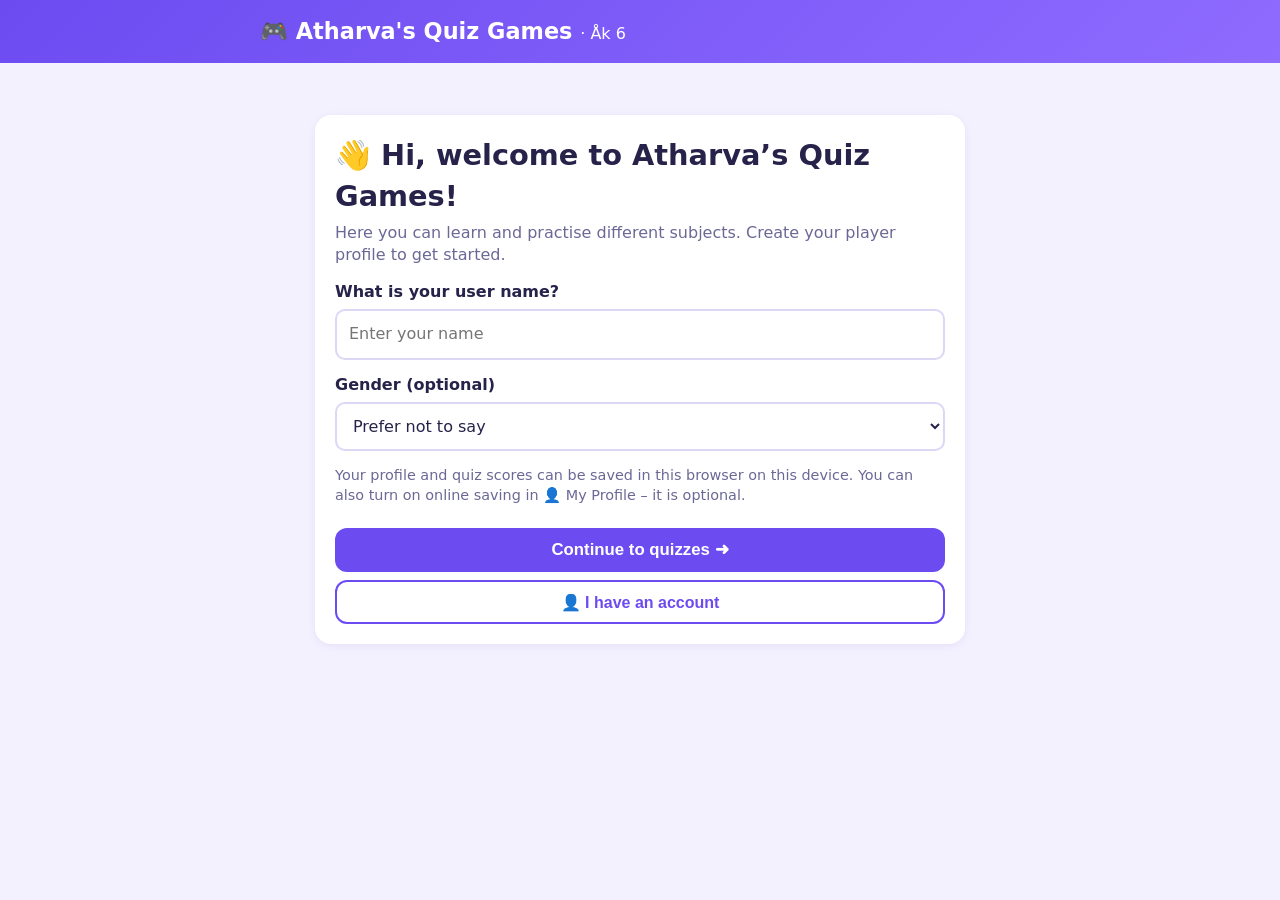
==== index.html @ 8fda64d8 "Add Svenska national-test quizzes: läsa, hörförståelse and skriva - Delprov B: four new stories and " ====
<!doctype html>
<html lang="en">
<head>
<meta charset="utf-8">
<meta name="viewport" content="width=device-width, initial-scale=1">
<title>Atharva's Quiz Games</title>
<style>
  :root{
    --bg:#f4f1ff; --card:#ffffff; --ink:#26224a; --muted:#6b6896;
    --brand:#6c4cf1; --brand-dark:#5338d1; --good:#1c9c5b; --good-bg:#e5f7ee;
    --bad:#d6403a; --bad-bg:#fdeceb; --line:#dcd7f5;
  }
  *{box-sizing:border-box}
  body{margin:0;font-family:system-ui,-apple-system,"Segoe UI",Roboto,sans-serif;background:var(--bg);color:var(--ink);line-height:1.4}
  header{background:linear-gradient(135deg,#6c4cf1,#8f6bff);color:#fff;padding:16px 20px}
  .top{max-width:760px;margin:0 auto;display:flex;flex-wrap:wrap;gap:12px;align-items:center;justify-content:space-between}
  h1{margin:0;font-size:1.4rem}
  .player{display:flex;align-items:center;gap:8px;background:rgba(255,255,255,.18);padding:8px 12px;border-radius:12px}
  .player label{font-size:.9rem}
  .player input{border:0;border-radius:8px;padding:8px 10px;font-size:1rem;width:170px;max-width:42vw}
  main{max-width:760px;margin:0 auto;padding:20px 16px 60px}
  .card{background:var(--card);border-radius:16px;padding:20px;box-shadow:0 2px 10px rgba(60,40,140,.08);margin-bottom:16px}
  h2{margin:0 0 6px}
  .sub{color:var(--muted);margin:0 0 14px}
  .menu-grid{display:grid;grid-template-columns:repeat(auto-fit,minmax(220px,1fr));gap:12px}
  .menu-item{border:2px solid var(--line);border-radius:14px;padding:16px;background:#fff;text-align:left;cursor:pointer;font:inherit;color:inherit}
  .menu-item:hover{border-color:var(--c,var(--brand));transform:translateY(-1px)}
  .menu-item .tag{display:inline-block;background:var(--c,var(--brand));color:#fff;font-size:.75rem;font-weight:700;padding:2px 8px;border-radius:99px;margin-bottom:6px}
  .menu-item strong{display:block;font-size:1.1rem}
  .menu-item span.d{color:var(--muted);font-size:.9rem}
  .new-badge{display:inline-block;background:#ffcf33;color:#5a3d00;font-size:.75rem;font-weight:800;padding:2px 8px;border-radius:99px;margin:0 0 6px 6px;transform:rotate(-3deg);box-shadow:0 1px 3px rgba(0,0,0,.15)}
  .speak-btn{float:right;margin-left:8px;border:2px solid var(--line);background:#fff;border-radius:99px;width:40px;height:40px;font-size:1.15rem;line-height:1;cursor:pointer;padding:0}
  .speak-btn:hover{border-color:var(--brand)}
  .q-title{white-space:pre-line}
  .q-pic{display:flex;justify-content:center;margin:0 0 12px}
  .q-pic svg{width:100%;max-width:220px;height:auto;background:#f6f8ff;border-radius:12px}
  .speak-btn.speaking{background:#efeaff;border-color:var(--brand)}
  .q{border:2px solid var(--line);border-radius:14px;padding:14px;margin-bottom:14px}
  .q.right{border-color:var(--good);background:var(--good-bg)}
  .q.wrong{border-color:var(--bad);background:var(--bad-bg)}
  .q-title{font-size:1.2rem;font-weight:700;margin-bottom:10px}
  #readingPassage{border-left:5px solid #2b7bd9;background:var(--card, #fff)}
  .q-title small{display:block;color:var(--muted);font-weight:600;font-size:.85rem;margin-bottom:2px}
  .opts{display:grid;grid-template-columns:1fr 1fr;gap:10px}
  .opt{display:flex;align-items:center;gap:8px;border:2px solid var(--line);border-radius:12px;padding:12px;background:#fff;cursor:pointer;font-size:1.05rem}
  .opt:hover{border-color:var(--brand)}
  .opt input{accent-color:var(--brand);width:18px;height:18px;flex:none}
  .opt.selected{border-color:var(--brand);background:#efeaff}
  .opt.correct{border-color:var(--good);background:#d3f2e2}
  .opt.incorrect{border-color:var(--bad);background:#fbd9d7}
  .locked .opt{cursor:default}
  .opt.typein{grid-column:1/-1;cursor:text}
  .opt.typein input{width:100%;height:auto;border:0;outline:none;background:transparent;font:inherit;color:inherit;padding:2px 0}
  #homeTitle{cursor:pointer}
  .fb{margin-top:10px;font-weight:600}
  .fb.good{color:var(--good)} .fb.bad{color:var(--bad)}
  .locked .q.fixing .opt:not(.incorrect){cursor:pointer}
  .locked .q.fixing .opt.typein{cursor:text}
  .fix-row{display:flex;flex-wrap:wrap;gap:8px;margin-top:10px}
  .fix-row button.ghost{padding:8px 14px;font-size:.95rem}
  button.primary{background:var(--brand);color:#fff;border:0;border-radius:12px;padding:12px 22px;font-size:1.05rem;font-weight:700;cursor:pointer}
  button.primary:hover{background:var(--brand-dark)}
  button.primary:disabled{opacity:.5;cursor:not-allowed}
  button.ghost{background:#fff;color:var(--brand);border:2px solid var(--brand);border-radius:12px;padding:10px 18px;font-size:1rem;font-weight:700;cursor:pointer}
  .actions{display:flex;flex-wrap:wrap;gap:10px;align-items:center}
  .hint{color:var(--muted);font-size:.95rem}
  .score{font-size:2.2rem;font-weight:800;margin:4px 0}
  .review li{margin-bottom:8px}
  .pad-tools{display:flex;flex-wrap:wrap;gap:8px;align-items:center;margin-bottom:10px}
  .sw{width:32px;height:32px;border-radius:50%;border:3px solid #fff;box-shadow:0 0 0 2px var(--line);cursor:pointer;padding:0}
  .sw.active{box-shadow:0 0 0 3px var(--brand)}
  .tbtn{border:2px solid var(--line);background:#fff;border-radius:10px;padding:6px 10px;font:inherit;font-size:.9rem;cursor:pointer;color:inherit}
  .tbtn.active{border-color:var(--brand);background:#efeaff}
  #padCanvas{display:block;width:100%;height:300px;background:#fff;border:2px dashed var(--line);border-radius:12px;touch-action:none;cursor:crosshair}
  .hidden{display:none !important}
  .welcome{max-width:650px;margin:32px auto}
  .welcome h2{font-size:1.8rem}
  .welcome label{display:block;font-weight:700;margin:14px 0 6px}
  .welcome input,.welcome select{width:100%;padding:12px;border:2px solid var(--line);border-radius:10px;font:inherit;background:#fff;color:var(--ink)}
  .welcome .small{font-size:.9rem;color:var(--muted)}
  .dash-nav{display:flex;flex-wrap:wrap;gap:8px;margin:0 0 16px}
  .stat-grid{display:grid;grid-template-columns:repeat(auto-fit,minmax(130px,1fr));gap:10px;margin:14px 0}
  .stat{background:#f3efff;border:1px solid var(--line);border-radius:12px;padding:14px}
  .stat strong{display:block;font-size:1.5rem}
  .data-table{width:100%;border-collapse:collapse;margin-top:12px}
  .data-table th,.data-table td{text-align:left;padding:10px 8px;border-bottom:1px solid var(--line)}
  .bar{height:12px;background:#e6e0ff;border-radius:99px;overflow:hidden;margin:8px 0}
  .bar span{display:block;height:100%;background:var(--brand);width:0%}
  @media (max-width:520px){.opts{grid-template-columns:1fr}}
.profile-avatar-wrap{display:flex;align-items:center;gap:14px;margin:10px 0 18px}.profile-avatar{width:76px;height:76px;border-radius:50%;object-fit:cover;border:3px solid var(--line)}.leader-avatar{width:42px;height:42px;border-radius:50%;object-fit:cover;vertical-align:middle}
  .acct{display:flex;align-items:center;gap:12px;border:2px solid var(--line);border-radius:12px;padding:10px;margin:8px 0;background:#fff}
  .acct img{width:48px;height:48px;border-radius:50%;object-fit:cover;flex:none}
  .acct .grow{flex:1;min-width:0}
  .acct.now{border-color:var(--brand);background:#efeaff}
  button.danger{background:#d6403a;color:#fff;border:0;border-radius:12px;padding:12px 22px;font-size:1.05rem;font-weight:700;cursor:pointer}
  button.danger:hover{background:#b8322d}
  /* ---- polish ---- */
  .small{font-size:.9rem;color:var(--muted)}
  .card > :last-child{margin-bottom:0}
  button.primary,button.ghost,button.danger{display:inline-flex;align-items:center;justify-content:center;gap:6px;min-height:44px;line-height:1.2;transition:background .15s,border-color .15s,transform .1s}
  button.primary:active:not(:disabled),button.ghost:active,button.danger:active{transform:scale(.97)}
  button.ghost:hover{background:#efeaff}
  button:disabled{cursor:not-allowed}
  button:focus-visible,.menu-item:focus-visible,#homeTitle:focus-visible{outline:3px solid #b9a8ff;outline-offset:2px}
  .opt:focus-within{box-shadow:0 0 0 3px #e2dbff}
  .opt.typein:focus-within{border-color:var(--brand)}
  input:focus,select:focus{outline:none;border-color:var(--brand) !important;box-shadow:0 0 0 3px #e2dbff}
  .opt input:focus,.player input:focus{box-shadow:none}
  #switchAccountBtn{color:var(--brand);font-weight:700;white-space:nowrap;border-color:#fff}
  .player label{white-space:nowrap}
  .menu-item{transition:border-color .15s,transform .15s,box-shadow .15s}
  .menu-item:hover{box-shadow:0 4px 14px rgba(60,40,140,.10)}
  .q{background:var(--card);box-shadow:0 2px 10px rgba(60,40,140,.05)}
  .q-title{line-height:1.35}
  .opt{min-height:50px;transition:border-color .15s,background .15s}
  .fix-row button.ghost{min-height:38px}
  .progress-row{display:flex;align-items:center;gap:10px;flex:1 1 260px}
  .progress-row #progress{flex:1}
  .panel-head{display:flex;flex-wrap:wrap;gap:10px 12px;align-items:center;justify-content:space-between;margin-bottom:8px}
  .panel-head h2{margin:0}
  .result-actions{display:flex;flex-wrap:wrap;gap:10px;margin-top:14px}
  .score{line-height:1.1}
  .stat{display:flex;flex-direction:column;gap:4px;color:var(--muted);font-size:.92rem}
  .stat strong{color:var(--ink);overflow-wrap:anywhere}
  .stat strong.txt{font-size:1.15rem}
  .profile-avatar-wrap p{margin:4px 0 0}
  #panelContent h3{margin:22px 0 8px}
  #panelContent label{display:block;font-weight:700;margin:14px 0 6px}
  #panelContent input:not([type=file]),#panelContent select{width:100%;padding:10px 12px;border:2px solid var(--line);border-radius:10px;font:inherit;background:#fff;color:var(--ink)}
  #panelContent button.primary,#panelContent button.danger,#panelContent button.ghost{margin-top:12px}
  input[type=file]{font:inherit;font-size:.9rem;color:var(--muted);width:100%}
  input[type=file]::file-selector-button{font:inherit;font-weight:700;color:var(--brand);background:#fff;border:2px solid var(--brand);border-radius:10px;padding:8px 14px;margin-right:10px;cursor:pointer}
  .panel-sec{border-top:1px solid var(--line);margin-top:24px;padding-top:4px}
  .data-table th{font-size:.9rem;color:var(--muted)}
  .acct button{min-height:38px}
  .toasts{position:fixed;left:0;right:0;bottom:calc(16px + env(safe-area-inset-bottom));display:flex;flex-direction:column;align-items:center;gap:8px;pointer-events:none;z-index:50;padding:0 16px}
  .toast{max-width:420px;background:var(--ink);color:#fff;padding:12px 18px;border-radius:14px;box-shadow:0 8px 24px rgba(30,20,80,.25);font-weight:600;font-size:.98rem;text-align:center;opacity:0;transform:translateY(12px);transition:opacity .25s,transform .25s}
  .toast.show{opacity:1;transform:none}
  .toast.good{background:var(--good)} .toast.bad{background:var(--bad)}
  @media (max-width:520px){
    header{padding:12px 16px}
    h1{font-size:1.25rem}
    .player{width:100%;padding:6px 8px}
    .player input{flex:1;width:auto;max-width:none;min-width:0}
    main{padding:14px 12px 60px}
    .card{padding:16px}
    .welcome{margin:8px auto}
    .welcome h2{font-size:1.5rem}
    .dash-nav{display:grid;grid-template-columns:1fr 1fr}
    .dash-nav button.ghost{padding:10px 8px;font-size:.95rem}
    .stat-grid .stat:last-child:nth-child(odd){grid-column:1/-1}
    .data-table th,.data-table td{padding:8px 5px;font-size:.92rem}
    .q-title{font-size:1.1rem}
    .score{font-size:2rem}
  }
  @media (prefers-reduced-motion:reduce){*{transition:none !important}}
</style>
</head>
<body>
<header>
  <div class="top">
    <h1 id="homeTitle" role="link" tabindex="0" title="Go to the home page">🎮 Atharva's Quiz Games <span style="font-weight:400;font-size:1rem">· Åk 6</span></h1>
    <div class="player hidden" id="headerPlayer">
      <label for="playerName">👤 Player:</label>
      <input id="playerName" type="text" maxlength="30" placeholder="Type your name" autocomplete="off">
      <button type="button" id="switchAccountBtn" class="tbtn">👥 Accounts</button>
    </div>
  </div>
</header>

<main>
  <section id="welcome" class="card welcome">
    <h2>👋 Hi, welcome to Atharva’s Quiz Games!</h2>
    <p class="sub">Here you can learn and practise different subjects. Create your player profile to get started.</p>
    <form id="profileForm">
      <label for="welcomeName">What is your user name?</label>
      <input id="welcomeName" type="text" maxlength="30" placeholder="Enter your name" autocomplete="nickname" required>
      <label for="welcomeGender">Gender (optional)</label>
      <select id="welcomeGender">
        <option value="">Prefer not to say</option>
        <option value="Girl">Girl</option>
        <option value="Boy">Boy</option>
        <option value="Non-binary">Non-binary</option>
        <option value="Self-describe">I’d like to describe it myself</option>
      </select>
      <div id="selfGenderWrap" class="hidden">
        <label for="selfGender">How would you like to describe it?</label>
        <input id="selfGender" type="text" maxlength="30" placeholder="Optional">
      </div>
      <p class="small" id="saveNote">Your profile and quiz scores can be saved in this browser on this device.</p>
      <button class="primary" id="continueBtn" type="submit" style="width:100%;margin-top:8px">Continue to quizzes ➜</button>
      <button class="ghost" id="haveAccountBtn" type="button" style="width:100%;margin-top:8px">👤 I have an account</button>
    </form>
    <div id="accountsBox" class="hidden" style="margin-top:18px">
      <h3 style="margin:0 0 4px">👥 Accounts on this device</h3>
      <p class="small">Tap an account to open it. New accounts you make are added here, and the old ones stay saved.</p>
      <div id="accountsList"></div>
      <div id="cloudLoginBox" class="hidden">
        <h3 style="margin:18px 0 4px">☁️ Log in to an online account</h3>
        <p class="small">Turned on online saving on another phone or computer? Log in here with the same user name and PIN.</p>
        <form id="cloudLoginForm">
          <label for="cloudUser">User name</label>
          <input id="cloudUser" type="text" maxlength="30" autocomplete="username">
          <label for="cloudPin">PIN</label>
          <input id="cloudPin" type="password" inputmode="numeric" maxlength="8" autocomplete="current-password">
          <button class="primary" type="submit" style="width:100%;margin-top:8px">Log in</button>
          <p class="fb" id="cloudLoginMsg"></p>
        </form>
      </div>
      <h3 style="margin:18px 0 4px">🌍 All players</h3>
      <p class="small" id="onlineNote">Connecting…</p>
      <div id="onlineList"></div>
    </div>
  </section>

  <div id="appContent" class="hidden">
  <section id="menu" class="card">
    <h2 id="greeting">Choose a quiz</h2>
    <p class="sub" id="menuSub">Pick a subject to start. 10 questions, no timer – take your time!</p>
    <button class="ghost hidden" id="subjectsBtn" type="button" style="margin-bottom:14px">⬅ All subjects</button>
    <div class="dash-nav" aria-label="Player dashboard">
      <button class="ghost" type="button" data-panel="leaderboardPanel">🏆 Leaderboard</button>
      <button class="ghost" type="button" data-panel="xpPanel">⭐ XP & Levels</button>
      <button class="ghost" type="button" data-panel="profilePanel">👤 My Profile</button>
      <button class="ghost" type="button" data-panel="progressPanel">📊 My Progress</button>
    </div>
    <div class="menu-grid" id="menuGrid"></div>
  </section>

  <section id="dashboardPanel" class="card hidden">
    <div class="panel-head"><h2 id="panelTitle">My dashboard</h2><button class="ghost" type="button" id="dashboardBack">⬅ Back to quizzes</button></div>
    <p class="sub" id="panelSub"></p>
    <div id="panelContent"></div>
  </section>

  <section id="quiz" class="hidden">
    <div class="card">
      <h2 id="quizTitle"></h2>
      <p class="sub" id="quizIntro"></p>
    </div>
    <div id="readingPassage" class="card hidden" style="margin-bottom:14px"><button type="button" class="speak-btn" id="readingSpeak" title="Läs upp texten / Read the text aloud" aria-label="Read the text aloud">🔊</button><h3 id="readingTitle" style="margin-top:0"></h3><p id="readingText" style="white-space:pre-line;line-height:1.75;margin-bottom:0"></p><p id="listenHint" class="hidden" style="margin:0;line-height:1.6">🎧 Tryck på 🔊 och lyssna noga. Lyssna gärna två gånger, som på provet. Texten visas när du har rättat dina svar.</p></div>
    <div class="card hidden" id="result">
      <div class="hint" id="resultName"></div>
      <div class="score" id="resultScore"></div>
      <p id="resultMsg"></p>
      <p class="hint hidden" id="fixNote"></p>
      <div id="reviewBox" class="hidden">
        <h3>Correct answers for your mistakes</h3>
        <ul class="review" id="reviewList"></ul>
      </div>
      <div class="result-actions">
        <button class="primary" id="againBtn2" type="button">🔄 New quiz</button>
        <button class="ghost" id="menuBtn2" type="button">Menu</button>
      </div>
    </div>
    <form id="quizForm" onsubmit="return false"></form>
    <div class="card hidden" id="padCard">
      <h3 style="margin:0 0 10px">✏️ Sketch pad</h3>
      <div class="pad-tools">
        <button type="button" class="sw active" data-color="#26224a" style="background:#26224a" aria-label="Black pen"></button>
        <button type="button" class="sw" data-color="#d6403a" style="background:#d6403a" aria-label="Red pen"></button>
        <button type="button" class="sw" data-color="#2b7bd9" style="background:#2b7bd9" aria-label="Blue pen"></button>
        <button type="button" class="sw" data-color="#1c9c5b" style="background:#1c9c5b" aria-label="Green pen"></button>
        <button type="button" class="tbtn active" data-size="3">Thin</button>
        <button type="button" class="tbtn" data-size="6">Medium</button>
        <button type="button" class="tbtn" data-size="12">Thick</button>
        <button type="button" class="tbtn" id="padErase">🧽 Eraser</button>
        <button type="button" class="tbtn" id="padClear">🗑 Clear</button>
      </div>
      <canvas id="padCanvas"></canvas>
    </div>
    <div class="card actions">
      <button class="ghost hidden" id="backBtn" type="button">⬅ Back</button>
      <button class="primary" id="nextBtn" type="button" disabled>Next ➡</button>
      <button class="primary hidden" id="checkBtn" type="button" disabled>✅ Check answers</button>
      <button class="ghost hidden" id="againBtn" type="button">🔄 New quiz</button>
      <button class="ghost" id="padBtn" type="button">✏️ Sketch pad</button>
      <div class="progress-row">
        <span class="hint" id="progress"></span>
        <button class="ghost" id="menuBtn" type="button">Menu</button>
      </div>
    </div>
  </section>
  </div>
</main>
<div class="toasts" id="toasts" role="status" aria-live="polite"></div>

<script>
(function(){
  var TOTAL = 10;
  var $ = function(id){ return document.getElementById(id); };
  var nameInput = $('playerName');
  var current = null, questions = [], checked = false;
  // Small pop-up message at the bottom of the screen. kind: '' | 'good' | 'bad'
  function toast(msg, kind){
    var box = $('toasts'); if (!box) return;
    var t = document.createElement('div');
    t.className = 'toast' + (kind ? ' ' + kind : ''); t.textContent = msg;
    box.appendChild(t);
    while (box.children.length > 3) box.removeChild(box.firstChild);
    requestAnimationFrame(function(){ t.classList.add('show'); });
    setTimeout(function(){ t.classList.remove('show'); setTimeout(function(){ t.remove(); }, 300); }, 2800);
  }

  // ---------- helpers ----------
  function rnd(a, b){ return Math.floor(Math.random() * (b - a + 1)) + a; }
  function shuffle(arr){
    arr = arr.slice();
    for (var i = arr.length - 1; i > 0; i--) {
      var j = rnd(0, i), t = arr[i]; arr[i] = arr[j]; arr[j] = t;
    }
    return arr;
  }
  function fmt(n){ return String(n).replace(/\B(?=(\d{3})+(?!\d))/g, '\u00a0'); }   // Swedish style: 1 234 (a comma is a decimal sign)

  // ---------- question banks ----------
  // Each item: [question, correct answer, wrong 1, wrong 2, wrong 3]
  var BANKS = {};

  BANKS.no = [
    ["Vad kallas processen där växter omvandlar ljus, vatten och koldioxid till socker och syre?", "Fotosyntes", "Förbränning", "Avdunstning", "Matsmältning"],
    ["Vilken gas andas vi in som kroppen behöver?", "Syre", "Koldioxid", "Kväve", "Helium"],
    ["Vad kallas djur som bara äter växter?", "Växtätare", "Rovdjur", "Allätare", "Nedbrytare"],
    ["Vilket organ pumpar runt blodet i kroppen?", "Hjärtat", "Lungorna", "Levern", "Magsäcken"],
    ["Vid vilken temperatur kokar vatten (vid havsnivå)?", "100 °C", "90 °C", "80 °C", "120 °C"],
    ["Vad kallas det när vatten blir till is?", "Frysning", "Förångning", "Kondensation", "Smältning"],
    ["Vilken planet ligger närmast solen?", "Merkurius", "Venus", "Mars", "Jorden"],
    ["Vilken kraft drar föremål mot jordens mitt?", "Tyngdkraften", "Magnetism", "Friktion", "Elektricitet"],
    ["Vilken del av växten tar upp vatten ur jorden?", "Roten", "Bladet", "Blomman", "Stammen"],
    ["Vad står oftast först i en näringskedja?", "Växter", "Rovdjur", "Svampar", "Människor"],
    ["Vad bildas när solljus bryts i regndroppar?", "Regnbåge", "Åska", "Dimma", "Blixt"],
    ["Genom vilket av dessa kan ljud INTE färdas?", "Tomrum (vakuum)", "Luft", "Vatten", "Metall"],
    ["Vilket material leder elektricitet bra?", "Koppar", "Gummi", "Plast", "Trä"],
    ["Hur många ben har en insekt?", "6", "8", "4", "10"],
    ["I vilken enhet mäter man kraft?", "Newton", "Meter", "Gram", "Sekund"],
    ["Vad kallas tiden i livet då kroppen förändras från barn till vuxen?", "Puberteten", "Metamorfosen", "Växtperioden", "Fotosyntesen"],
    ["Vilken energiform har en cyklist som rullar fram?", "Rörelseenergi", "Lägesenergi", "Kärnenergi", "Ljusenergi"],
    ["Vilken energikälla är förnybar?", "Vindkraft", "Kol", "Olja", "Naturgas"],
    ["Vad kallas månens olika utseenden under en månad?", "Månfaser", "Årstider", "Solförmörkelser", "Tidvatten"],
    ["Vad orsakar årstiderna på jorden?", "Att jordaxeln lutar när jorden går runt solen", "Att jorden är närmare solen på sommaren", "Att månen flyttar sig", "Att solen blir starkare och svagare"]
  ];


  BANKS.biologi = [
    ["Vilken process gör att växter använder solljus för att bilda socker?", "Fotosyntes", "Förbränning", "Kondensation", "Nedbrytning"],
    ["Vilken del av växten tar främst upp vatten från marken?", "Rötterna", "Blommorna", "Bladen", "Frukten"],
    ["Vad kallas ett djur som äter både växter och djur?", "Allätare", "Växtätare", "Rovdjur", "Nedbrytare"],
    ["Vilken uppgift har lungorna?", "Att ta upp syre från luften", "Att pumpa runt blodet", "Att bryta ner maten", "Att rena blodet från alla ämnen"],
    ["Vad visar en näringskedja?", "Vem som äter vem i naturen", "Hur vatten rinner i en flod", "Hur väder förändras", "Hur berg bildas"],
    ["Vilka organismer hjälper till att bryta ner döda växter och djur?", "Svampar och bakterier", "Bara växtätare", "Bara fåglar", "Fjärilar och bin"],
    ["Vad kallas den plats där en art lever?", "Livsmiljö", "Kretslopp", "Näringsämne", "Klimatzon"],
    ["Vilket organ pumpar blod genom kroppen?", "Hjärtat", "Hjärnan", "Magsäcken", "Njurarna"],
    ["Vad är biologisk mångfald?", "Variationen av olika arter och livsmiljöer", "Antalet bilar i ett område", "Hur varmt det är på sommaren", "Mängden salt i havet"],
    ["Varför är pollinerande insekter viktiga för många växter?", "De hjälper växter att bilda frön och frukter", "De gör att växter inte behöver vatten", "De gör jorden till sten", "De hindrar allt fröbildande"]
  ];

  BANKS.fysik = [
    ["Vilken enhet används för att mäta kraft?", "Newton", "Meter", "Liter", "Gram"],
    ["Vad får en kompassnål att ställa in sig mot norr?", "Jordens magnetfält", "Ljudvågor", "Solens värme", "Lufttrycket"],
    ["Vilken energikälla är förnybar?", "Vindkraft", "Kol", "Olja", "Naturgas"],
    ["Vad behöver ljud för att kunna färdas?", "Ett material, till exempel luft eller vatten", "Alltid vakuum", "Bara solljus", "Bara elektricitet"],
    ["Vad händer med de flesta material när de värms upp?", "De utvidgar sig", "De försvinner", "De blir alltid magnetiska", "De får ingen förändring alls"],
    ["Vilken kraft gör att föremål faller mot marken?", "Tyngdkraft", "Friktion", "Magnetism", "Luftmotstånd"],
    ["Vad kallas energi som ett föremål har på grund av sin rörelse?", "Rörelseenergi", "Lägesenergi", "Kemisk energi", "Ljudenergi"],
    ["Vilket material leder elektricitet bra?", "Koppar", "Gummi", "Plast", "Torrt trä"],
    ["Vad händer med ljuset när det studsar mot en spegel?", "Det reflekteras", "Det fryser", "Det förvandlas till ljud", "Det försvinner alltid"],
    ["Varför har vi årstider på jorden?", "Jordaxeln lutar när jorden kretsar runt solen", "Månen täcker solen varje årstid", "Solen slocknar på vintern", "Jorden slutar rotera på vintern"]
  ];

  BANKS.kemi = [
    ["Vilka tre former kan vatten vanligtvis finnas i?", "Fast, flytande och gas", "Metall, sten och trä", "Syra, salt och sand", "Ljus, ljud och värme"],
    ["Vad kallas det när flytande vatten blir till vattenånga?", "Avdunstning", "Frysning", "Smältning", "Kondensation"],
    ["Vilket av följande är ett grundämne?", "Syre", "Vatten", "Koksalt", "Socker"],
    ["Vad är en blandning?", "Två eller flera ämnen som finns tillsammans", "Ett ämne som alltid består av en sorts atom", "Bara rent vatten", "Ett ämne utan partiklar"],
    ["Vad händer när is smälter?", "Den övergår från fast form till flytande form", "Den blir till syre", "Den övergår direkt till sten", "Den blir alltid varmare än kokande vatten"],
    ["Vilken gas behöver människor för cellernas förbränning?", "Syre", "Helium", "Vätgas", "Neon"],
    ["Vad är pH-skalan till för?", "Att beskriva hur surt eller basiskt något är", "Att mäta längd", "Att mäta ljudstyrka", "Att räkna atomer i ett rum"],
    ["Vilket ämne bildas när järn rostar tillsammans med syre och vatten?", "Rost", "Socker", "Koksalt", "Koldioxid"],
    ["Vad kallas ett ämne som består av bara en sorts atomer?", "Grundämne", "Lösning", "Blandning", "Legering"],
    ["Vilken metod kan användas för att skilja sand från vatten?", "Filtrering", "Magnetisering", "Frysning av sanden", "Ljudisolering"]
  ];

  BANKS.noak6 = [
    ["Vad är en atom?", "En mycket liten byggsten som ämnen består av", "En sorts cell som bara finns i växter", "En energikälla i vinden", "En del av en näringskedja"],
    ["Vad kallas det när vatten cirkulerar mellan hav, luft och land?", "Vattnets kretslopp", "Kretsloppet för järn", "Näringskedjan", "Fotosyntesen"],
    ["Vilken gas tar växter upp vid fotosyntesen?", "Koldioxid", "Helium", "Vätgas", "Neon"],
    ["Vad mäter man temperatur med?", "Termometer", "Våg", "Kompass", "Stoppur"],
    ["Vilket av dessa är ett exempel på en kemisk reaktion?", "Järn rostar", "Is smälter", "Vatten fryser", "Papper klipps i bitar"],
    ["Vad händer i en enkel elektrisk krets när strömbrytaren öppnas?", "Strömmen bryts", "Batteriet blir större", "Lampan får mer ström", "Ledningarna blir till magneter"],
    ["Vad är ett ekosystem?", "Levande organismer och deras miljö som samspelar", "Bara alla djur i en djurpark", "En karta över jordens berg", "Ett ämne i ett laboratorium"],
    ["Vad kallas en förändring där ett ämne blir ett annat ämne?", "Kemisk reaktion", "Smältning", "Avdunstning", "Ljudreflektion"],
    ["Vilken energiform kommer direkt från solen och kan få solceller att producera el?", "Ljusenergi", "Ljudenergi", "Rörelseenergi från månen", "Kärnenergi från jorden"],
    ["Vilket är ett sätt att minska människans klimatpåverkan?", "Använda energi effektivare och välja förnybar energi", "Slösa mer elektricitet", "Bränna mer kol", "Kasta allt avfall i naturen"]
  ];


  BANKS.geografi = [
    ["Vad visar en karta?", "Platser och områden", "Bara väder", "Bara historia", "Bara befolkning"],
    ["Vad kallas jordens modell?", "Globus", "Kompass", "Termometer", "Kikare"],
    ["Vilken världsdel ligger Sverige i?", "Europa", "Asien", "Afrika", "Sydamerika"],
    ["Vad är ekvatorn?", "En tänkt linje runt jordens mitt", "En flod i Europa", "Ett berg i Sverige", "En sorts karta"],
    ["Vad visar en kartas teckenförklaring?", "Vad symbolerna betyder", "Hur gammal kartan är", "Vem som bor där", "Vädret i morgon"],
    ["Vilket väderstreck ligger oftast överst på en vanlig karta?", "Norr", "Söder", "Öster", "Väster"],
    ["Vad är en naturresurs?", "Något från naturen som människor använder", "En sorts stad", "En karta över vägar", "Ett politiskt parti"],
    ["Vad kallas människor som flyttar från landsbygd till stad?", "Urbanisering", "Nederbörd", "Erosion", "Industrialisering"],
    ["Vilken är världens största ocean?", "Stilla havet", "Atlanten", "Indiska oceanen", "Norra ishavet"],
    ["Vad beskriver klimat?", "Vädret under lång tid", "Vädret just denna minut", "Bara vindstyrkan", "Bara temperaturen en dag"]
  ];

  BANKS.religion = [
    ["Vilka räknas ofta som de fem världsreligionerna?", "Kristendom, islam, judendom, hinduism och buddhism", "Kristendom, demokrati, islam, historia och hinduism", "Judendom, geografi, buddhism, fysik och islam", "Hinduism, kemi, islam, buddhism och politik"],
    ["Vad heter kristendomens heliga skrift?", "Bibeln", "Koranen", "Toran", "Vedaskrifterna"],
    ["Vad heter islams heliga bok?", "Koranen", "Bibeln", "Toran", "Tripitaka"],
    ["Vad heter judendomens heliga skrift?", "Toran", "Koranen", "Bibeln", "Tripitaka"],
    ["Vilken religion förknippas med högtiden Diwali?", "Hinduism", "Kristendom", "Judendom", "Islam"],
    ["Vad kallas buddhismens grundare?", "Buddha", "Jesus", "Muhammed", "Mose"],
    ["Vad är en moské?", "En plats där muslimer samlas för bön", "En judisk helig skrift", "En kristen högtid", "En buddhistisk symbol"],
    ["Vad är en synagoga?", "En judisk gudstjänstlokal", "En kyrka", "En moské", "Ett hinduiskt tempel"],
    ["Vad betyder religionsfrihet?", "Att människor får välja och utöva religion eller avstå", "Att alla måste ha samma religion", "Att religion bara får finnas hemma", "Att staten väljer religion åt alla"],
    ["Vad är en högtid?", "En särskild dag eller period som firas", "En typ av karta", "En lag i riksdagen", "En naturresurs"]
  ];

  BANKS.hallbar = [
    ["Vad betyder hållbar utveckling?", "Att möta dagens behov utan att förstöra framtida generationers möjligheter", "Att använda alla resurser så snabbt som möjligt", "Att bara bygga fler vägar", "Att sluta samarbeta mellan länder"],
    ["Vilka brukar vara de tre delarna av hållbar utveckling?", "Ekologisk, social och ekonomisk", "Lokal, digital och historisk", "Varm, kall och tempererad", "Politisk, geografisk och språklig"],
    ["Vilket är ett exempel på återbruk?", "Använda en sak igen i stället för att slänga den", "Köpa nytt varje dag", "Slänga allt i restavfall", "Låta lampor vara tända i tomma rum"],
    ["Vilken energikälla är förnybar?", "Vindkraft", "Kol", "Olja", "Naturgas"],
    ["Varför är biologisk mångfald viktig?", "Den hjälper ekosystem att fungera och bli mer tåliga", "Den gör att alla arter blir likadana", "Den stoppar allt väder", "Den gör naturresurser obegränsade"],
    ["Vad kan minska matsvinn?", "Planera inköp och ta vara på rester", "Köpa mer mat än man behöver", "Slänga mat efter varje måltid", "Förvara all mat utan hänsyn till datum"],
    ["Vad är en växthusgas?", "En gas som håller kvar värme i atmosfären", "En gas som bara finns i växthus", "En gas som stoppar allt solljus", "En gas som gör vatten till salt"],
    ["Vilket transportsätt ger oftast lägre utsläpp per person på korta resor?", "Gå eller cykla", "Åka ensam i bil", "Flyga", "Köra motorcykel ensam"],
    ["Vad innebär rättvis handel i stora drag?", "Att försöka ge producenter rimliga villkor och ersättning", "Att alltid välja den billigaste varan", "Att stoppa all handel", "Att bara köpa lokala saker"],
    ["Vilket av FN:s globala mål handlar om rent vatten och sanitet?", "Mål 6", "Mål 2", "Mål 10", "Mål 16"]
  ];

  BANKS.ak6 = [
    ["Vad heter Sveriges lagstiftande församling?", "Riksdagen", "Regeringen", "Högsta domstolen", "Polisen"],
    ["Hur ofta hålls val till Sveriges riksdag?", "Vart fjärde år", "Varje år", "Vartannat år", "Vart sjätte år"],
    ["Vad innebär demokrati?", "Folket kan påverka genom val och andra demokratiska rättigheter", "En person bestämmer allt", "Ingen får uttrycka åsikter", "Lagar gäller bara ibland"],
    ["Vad handlar barnkonventionen om?", "Barns rättigheter", "Regler för handel mellan vuxna", "Hur man ritar kartor", "Regler för sport"],
    ["Ungefär när var vikingatiden i Norden?", "800–1050 e.Kr.", "100–400 f.Kr.", "1500–1700", "1900-talet"],
    ["Vilken kung blev kung i Sverige år 1523?", "Gustav Vasa", "Karl XII", "Oscar II", "Gustav III"],
    ["Vad kallas perioden då fabriker och maskiner förändrade samhället?", "Industrialiseringen", "Vikingatiden", "Medeltiden", "Istiden"],
    ["Vad är en kommun?", "Ett lokalt område med egen politisk styrning", "En världsdel", "En domstol i hela Europa", "En religion"],
    ["Vad är FN:s huvudsyfte?", "Att främja fred och samarbete mellan länder", "Att bestämma alla länders lagar", "Att styra alla skolor", "Att ordna alla val"],
    ["Vad betyder mänskliga rättigheter?", "Grundläggande rättigheter som alla människor har", "Rättigheter som bara vissa människor har", "Regler som bara gäller barn", "Lagar som bara gäller i Sverige"]
  ];

  BANKS.so = [
    ["Vad heter Sveriges huvudstad?", "Stockholm", "Göteborg", "Malmö", "Uppsala"],
    ["Vilken är Sveriges största sjö?", "Vänern", "Vättern", "Mälaren", "Siljan"],
    ["Vilket hav ligger öster om Sverige?", "Östersjön", "Nordsjön", "Atlanten", "Medelhavet"],
    ["Vad heter Sveriges högsta berg?", "Kebnekaise", "Åreskutan", "Sylarna", "Städjan"],
    ["Vilket folk har traditionellt arbetat som renskötare i norra Sverige?", "Samerna", "Finnarna", "Romerna", "Vikingarna"],
    ["Ungefär när var vikingatiden?", "800–1050 e.Kr.", "100–400 f.Kr.", "1500–1700", "1900-talet"],
    ["Vilken kung blev Sveriges kung 1523?", "Gustav Vasa", "Karl XII", "Gustav II Adolf", "Oscar II"],
    ["Hur ofta är det val till riksdagen?", "Vart fjärde år", "Varje år", "Vart tionde år", "Vart andra år"],
    ["Vad heter Sveriges lagstiftande församling?", "Riksdagen", "Regeringen", "Kommunfullmäktige", "Högsta domstolen"],
    ["Vem är Sveriges statschef?", "Kungen", "Statsministern", "Talmannen", "Landshövdingen"],
    ["Vad är Norges huvudstad?", "Oslo", "Bergen", "Helsingfors", "Köpenhamn"],
    ["Vad är Finlands huvudstad?", "Helsingfors", "Åbo", "Tammerfors", "Reykjavik"],
    ["Hur många kontinenter brukar man räkna?", "7", "5", "6", "9"],
    ["Vilken kontinent är störst till ytan?", "Asien", "Afrika", "Europa", "Nordamerika"],
    ["Vad är FN:s huvuduppgift?", "Att arbeta för fred och samarbete mellan länder", "Att sälja varor", "Att arrangera OS", "Att bestämma Sveriges lagar"],
    ["Vad handlar barnkonventionen om?", "Att alla barn har rättigheter", "Att barn måste arbeta", "Att bara pojkar får gå i skolan", "Att barn bestämmer lagarna"],
    ["Vad kallas ett styrelseskick där folket väljer ledare genom val?", "Demokrati", "Diktatur", "Anarki", "Envälde"],
    ["Vad heter judendomens heliga skrift?", "Toran", "Koranen", "Bibeln", "Vedaskrifterna"],
    ["Vad heter islams heliga bok?", "Koranen", "Bibeln", "Toran", "Tripitaka"],
    ["Vilken religion grundades av Buddha?", "Buddhism", "Hinduism", "Islam", "Kristendom"],
    ["Vilket land har Paris som huvudstad?", "Frankrike", "Italien", "Spanien", "Tyskland"],
    ["Hur många län är Sverige indelat i?", "21", "15", "25", "30"],
    ["Vad kallas perioden på 1800-talet då fabriker och maskiner tog över i Sverige?", "Industrialiseringen", "Vikingatiden", "Istiden", "Stormaktstiden"]
  ];

  BANKS.svenska = [
    ["Vilket ord är ett substantiv?", "bord", "springa", "snabb", "snabbt"],
    ["Vilket ord är ett verb?", "springer", "hund", "grön", "under"],
    ["Vilket ord är ett adjektiv?", "stor", "bil", "ätit", "och"],
    ["Vilket ord betyder ungefär samma som \"glad\"?", "lycklig", "ledsen", "arg", "trött"],
    ["Vad är motsatsen till \"stark\"?", "svag", "snabb", "stor", "hård"],
    ["Vilket ord är rättstavat?", "kyckling", "chyckling", "tjyckling", "kyckkling"],
    ["Vilken ordklass är ordet \"och\"?", "Konjunktion", "Substantiv", "Verb", "Adjektiv"],
    ["Vilket ord rimmar på \"katt\"?", "hatt", "fisk", "bok", "mus"],
    ["Vilket skiljetecken sätter man sist i en fråga?", "Frågetecken", "Punkt", "Kommatecken", "Utropstecken"],
    ["Vilken tid är meningen \"Jag åt frukost igår\"?", "Dåtid", "Nutid", "Framtid", "Imperativ"],
    ["Vad är plural av \"en bok\"?", "böcker", "boker", "bokar", "bokor"],
    ["Vilket ord är ett sammansatt ord?", "skolväska", "och", "snabbt", "springer"],
    ["Vad är plural av \"en flicka\"?", "flickor", "flickar", "flickan", "flickors"],
    ["Vilken mening är rätt skriven?", "Jag har inte gjort läxan.", "Jag har inte gjorde läxan.", "Jag har inte göra läxan.", "Jag inte har gjort läxan."],
    ["Vad kallas den som skriver en bok?", "Författare", "Illustratör", "Förläggare", "Bibliotekarie"],
    ["Vad ska en mening börja med?", "Stor bokstav", "Liten bokstav", "Siffra", "Kommatecken"],
    ["Vad är motsatsen till \"tidig\"?", "sen", "snabb", "ung", "kort"],
    ["Vilket ord betyder ungefär samma som \"snabb\"?", "rask", "långsam", "trött", "stor"],
    ["Vilket ord är ett adverb?", "snabbt", "snabb", "snabba", "snabbhet"],
    ["Vilket ord är ett pronomen?", "hon", "bord", "gå", "stor"]
  ];

  BANKS.engelska = [
    ["What is \"hund\" in English?", "dog", "cat", "horse", "cow"],
    ["Which word means \"tack\"?", "thanks", "sorry", "please", "hello"],
    ["Choose the correct word: She ___ a student.", "is", "are", "am", "be"],
    ["What is the opposite of \"big\"?", "small", "tall", "old", "fast"],
    ["What is the past tense of \"go\"?", "went", "goed", "gone", "going"],
    ["What is the plural of \"child\"?", "children", "childs", "childes", "childrens"],
    ["What is \"vecka\" in English?", "week", "weak", "wick", "month"],
    ["Which word is a colour?", "blue", "chair", "run", "happy"],
    ["Choose the correct word: I ___ breakfast every morning.", "eat", "eats", "eating", "ate"],
    ["What is \"tisdag\" in English?", "Tuesday", "Thursday", "Wednesday", "Monday"],
    ["Which one is a fruit?", "apple", "carrot", "potato", "bread"],
    ["Choose the correct word: There ___ two books on the table.", "are", "is", "am", "be"],
    ["What is \"skola\" in English?", "school", "shoe", "ship", "shop"],
    ["What does \"beautiful\" mean in Swedish?", "vacker", "stor", "liten", "gammal"],
    ["Which word means \"igår\"?", "yesterday", "tomorrow", "today", "tonight"],
    ["Choose the correct word: He ___ football every Saturday.", "plays", "play", "playing", "played"],
    ["Which number is \"fifteen\"?", "15", "50", "5", "14"],
    ["What is \"fönster\" in English?", "window", "door", "wall", "floor"],
    ["Choose the correct word: ___ old are you?", "How", "What", "Who", "Where"],
    ["What is the past tense of \"buy\"?", "bought", "buyed", "boughten", "buying"],
    ["Which sentence is correct?", "I have two brothers.", "I has two brothers.", "I haves two brothers.", "I am two brothers."]
  ];

  BANKS.teknik = [
    ["Vilken enkel maskin är en sax?", "Hävstång", "Lutande plan", "Skruv", "Hjul"],
    ["Vilken enkel maskin är en rutschkana?", "Lutande plan", "Hävstång", "Kil", "Remskiva"],
    ["Vad gör en strömbrytare?", "Bryter eller sluter en elektrisk krets", "Skapar el", "Lagrar el", "Mäter el"],
    ["Vilket material leder elektricitet bäst?", "Metall", "Plast", "Gummi", "Trä"],
    ["Vad kallas en serie instruktioner för att lösa ett problem?", "Algoritm", "Virus", "Skärm", "Kabel"],
    ["Vad betyder det att programmera?", "Att skriva instruktioner som en dator följer", "Att reparera en dator", "Att köpa ett spel", "Att ladda en mobil"],
    ["Vilken form är starkast i konstruktioner som broar?", "Triangeln", "Kvadraten", "Cirkeln", "Rektangeln"],
    ["Vad gör ett batteri?", "Lagrar energi som kan ge elektrisk ström", "Är en slags magnet", "Är en kabel", "Är ett lysrör"],
    ["Vad måste en elektrisk krets vara för att lampan ska lysa?", "Sluten", "Öppen", "Avbruten", "Avstängd"],
    ["Vad används kugghjul till?", "Att överföra rörelse", "Att skapa ljud", "Att lysa", "Att kyla"],
    ["Vilket av dessa sorterar man som metallförpackning?", "Konservburk", "Mjölkkartong", "Plastflaska", "Tidning"],
    ["Vad uppfann Alfred Nobel?", "Dynamit", "Telefonen", "Glödlampan", "Ångmaskinen"],
    ["Vem brukar tillskrivas uppfinningen av telefonen?", "Alexander Graham Bell", "Thomas Edison", "Alfred Nobel", "Isaac Newton"],
    ["Vad kallas den första testversionen av en produkt?", "Prototyp", "Reklam", "Förpackning", "Garanti"],
    ["Vilken energikälla använder solceller?", "Solljus", "Vind", "Vatten", "Kol"],
    ["Vad gör en generator?", "Omvandlar rörelseenergi till elektricitet", "Gör el till värme", "Tar bort el", "Mäter el"],
    ["Vad används en hävstång till?", "Att förstärka kraften, t.ex. lyfta tunga saker", "Att ge ljus", "Att lagra el", "Att mäta tid"],
    ["Vilket av dessa är ett lutande plan?", "En ramp", "En cykel", "En lampa", "En sax"],
    ["I vilken enhet mäter man elektrisk spänning?", "Volt", "Ampere", "Meter", "Kilo"],
    ["I vilken enhet mäter man strömstyrka?", "Ampere", "Volt", "Gram", "Liter"]
  ];

  // Läsförståelse: a new random text is selected every time the category is opened.
  var READING_PASSAGES = [
    {title:'Den försvunna nyckeln', text:'När Mira kom hem från skolan märkte hon att nyckeln till cykelförrådet var borta. Hon tömde ryggsäcken på hallgolvet och letade mellan böcker, pennor och gympakläder. Nyckeln fanns inte där. Mira försökte minnas när hon hade använt den senast. På morgonen hade hon låst cykeln och sedan stoppat nyckeln i jackfickan. Hon tog fram jackan och kände i fickan, men den var tom. Då ringde hennes kompis Sam och berättade att han hade hittat en nyckel vid skolans cykelställ. Mira cyklade tillbaka med sin mamma. Nyckeln låg i Sams hand, och Mira tackade honom glatt.', questions:[
      ['Vad upptäckte Mira när hon kom hem?','Att nyckeln var borta','Att cykeln var trasig','Att hon glömt sin ryggsäck','Att Sam hade ringt läraren'],
      ['Var letade Mira först?','I ryggsäcken','I kylskåpet','Under cykeln','I klassrummet'],
      ['När hade hon senast använt nyckeln?','På morgonen när hon låste cykeln','På kvällen dagen innan','Efter skolan','På helgen'],
      ['Var brukade hon ha nyckeln?','I jackfickan','I pennfodralet','I skorna','I cykelkorgen'],
      ['Vem ringde Mira?','Sam','Hennes lärare','Hennes granne','Hennes pappa'],
      ['Var hittades nyckeln?','Vid skolans cykelställ','I matsalen','På biblioteket','Utanför Miras hus'],
      ['Hur kände sig Mira när hon fick tillbaka nyckeln?','Glad och tacksam','Arg och besviken','Rädd och orolig','Trött och uttråkad'] ]},
    {title:'En dag vid sjön', text:'På lördagen åkte familjen till en liten sjö nära skogen. Vädret var varmt, men några moln syntes långt borta. Pappa bredde ut en filt medan Noor och hennes lillebror letade efter platta stenar vid vattenkanten. De kastade stenarna så att de studsade över ytan. Efter en stund såg Noor en fågel som dök ner i vattnet och kom upp med en liten fisk. Mamma påminde barnen om att inte lämna något skräp efter sig. Innan de åkte hem samlade de ihop allt papper och alla förpackningar. Noor tyckte att utflykten varit fin, särskilt eftersom de hade hjälpt till att hålla platsen ren.', questions:[
      ['Vilken dag åkte familjen till sjön?','Lördag','Måndag','Onsdag','Söndag kväll'],
      ['Var låg sjön?','Nära skogen','Mitt i staden','Bakom skolan','Vid havet'],
      ['Vad letade Noor och hennes bror efter?','Platta stenar','Snäckor','Svampar','Fjädrar'],
      ['Vad gjorde fågeln?','Dök och fångade en fisk','Byggde ett bo','Flög in i skogen','Simmade till stranden'],
      ['Vad påminde mamma barnen om?','Att inte lämna skräp','Att inte bada','Att mata fåglarna','Att samla stenar i en påse'],
      ['Vad gjorde familjen innan de åkte hem?','Samlade ihop skräpet','Tände en brasa','Byggde en brygga','Plockade blommor'],
      ['Varför tyckte Noor att utflykten var extra fin?','De hjälpte till att hålla platsen ren','De fick köpa glass','De hittade en skatt','Det började snöa'] ]},
    {title:'Bibliotekets hemliga hörn', text:'Leo brukade gå till biblioteket efter skolan på tisdagar. En dag upptäckte han en smal dörr bakom en hög bokhylla. Dörren stod lite på glänt, och genom springan kunde han se ett litet rum med en fåtölj och en lampa. Bibliotekarien berättade att rummet tidigare hade varit en läsplats för barn, men att det sällan användes numera. Leo frågade om han fick göra i ordning det. Under flera veckor hjälpte han till att sortera böcker, lägga dit kuddar och sätta upp teckningar. När rummet öppnade kom många barn dit för att läsa i lugn och ro. Leo var stolt över att ha gjort biblioteket lite mysigare.', questions:[
      ['När brukade Leo gå till biblioteket?','På tisdagar efter skolan','Varje morgon','På söndagskvällar','På fredagar före skolan'],
      ['Vad upptäckte han bakom bokhyllan?','En smal dörr','Ett fönster','En trappa','En låda med leksaker'],
      ['Vad fanns i det lilla rummet?','En fåtölj och en lampa','Ett skrivbord och en dator','En säng och ett skåp','En soffa och en tv'],
      ['Vad hade rummet varit tidigare?','En läsplats för barn','Ett personalrum','Ett förråd för mat','Ett klassrum'],
      ['Hur hjälpte Leo till?','Han sorterade böcker och gjorde rummet fint','Han målade hela biblioteket','Han byggde en ny bokhylla','Han lånade hem alla böcker'],
      ['Vad hände när rummet öppnade?','Många barn kom dit för att läsa','Biblioteket stängde','Alla böcker försvann','Rummet blev ett café'],
      ['Hur kände sig Leo?','Stolt','Besviken','Förvirrad','Rädd'] ]},
    {title:'Robotklubben', text:'Skolan startade en robotklubb där eleverna fick bygga små robotar. Amina ville vara med eftersom hon gillade att lösa problem. Den första roboten skulle följa en svart linje på golvet. Gruppen monterade sensorer under roboten, men den svängde åt fel håll varje gång linjen böjde sig. I stället för att ge upp testade eleverna olika inställningar och skrev om en del av programmet. Till slut följde roboten hela banan utan att stanna. Läraren förklarade att misstag är en viktig del av lärandet. Amina gick hem och berättade att hon hade lärt sig mer av försöken än av att bara läsa instruktionerna.', questions:[
      ['Varför ville Amina vara med i robotklubben?','Hon gillade att lösa problem','Hon ville slippa lektioner','Hon behövde låna en dator','Hon ville vinna en tävling direkt'],
      ['Vad skulle roboten följa?','En svart linje','En röd boll','En ljudsignal','En blå lampa'],
      ['Var monterade gruppen sensorerna?','Under roboten','På väggen','På robotens tak','På golvet bredvid banan'],
      ['Vad gick fel i början?','Roboten svängde åt fel håll','Roboten blev för stor','Linjen försvann','Batteriet var för tungt'],
      ['Vad gjorde eleverna när det inte fungerade?','Testade inställningar och ändrade programmet','Slutade direkt','Köpte en ny robot','Bad någon annan göra allt'],
      ['Vad sa läraren om misstag?','De är en viktig del av lärandet','De betyder att man inte kan lära sig','De ska alltid undvikas','De spelar ingen roll alls'],
      ['Vad lärde sig Amina?','Att hon lärde sig mycket genom att försöka','Att instruktioner aldrig behövs','Att robotar inte kan följa linjer','Att programmering är omöjligt'] ]},
    {title:'Växthuset på taket', text:'På taket till ett högt hus i staden fanns ett litet växthus. Där odlade grannarna tomater, sallad och örter tillsammans. Varje familj hade en egen odlingslåda, men alla hjälptes åt att vattna när det var varmt. En sommar blev det ovanligt torrt och vattnet behövde användas försiktigt. Barnen föreslog att de skulle samla regnvatten i tunnor när det kom en skur. De satte också små skyltar på plantorna så att alla visste vad som växte var. När tomaterna blev mogna ordnade grannarna en gemensam middag. De upptäckte att odlingen inte bara gav mat, utan också gjorde att människor som knappt kände varandra började prata och samarbeta.', questions:[
      ['Var låg växthuset?','På taket till ett hus','I en källare','Vid en strand','I skolans matsal'],
      ['Vad odlade grannarna?','Tomater, sallad och örter','Äpplen och päron','Vete och ris','Bara blommor'],
      ['Hur hjälptes familjerna åt?','De vattnade när det var varmt','De köpte nya lådor varje vecka','De flyttade plantorna varje dag','De stängde växthuset på sommaren'],
      ['Varför behövde vattnet användas försiktigt?','Sommaren var ovanligt torr','Växthuset var för kallt','Det regnade hela tiden','Tunnorna var för stora'],
      ['Vad föreslog barnen?','Att samla regnvatten i tunnor','Att sluta odla','Att bara köpa grönsaker','Att ta bort skyltarna'],
      ['Vad gjorde grannarna när tomaterna var mogna?','Ordna en gemensam middag','Sålde hela huset','Byggde ett nytt tak','Slängde tomaterna'],
      ['Vad gav odlingen förutom mat?','Gemenskap och samarbete','Mer trafik','Färre samtal','Mindre dagsljus'] ]},
    {title:'Tåget som väntade', text:'När Elias kom till stationen visade tavlan att tåget var försenat med tjugo minuter. Först suckade han, eftersom han skulle träffa sin kusin och redan var lite sen. Han satte sig på en bänk och såg en äldre man försöka lyfta en tung resväska upp på hyllan. Elias frågade om han kunde hjälpa till och lyfte väskan på plats. Mannen tackade och berättade att han skulle besöka sitt barnbarn. Medan de pratade ropade högtalaren ut att tåget snart skulle komma. Elias upptäckte att väntan inte känts lika lång som han trott. Han skickade ett meddelande till sin kusin och gick sedan mot perrongen.', questions:[
      ['Hur länge var tåget försenat?','Tjugo minuter','Fem minuter','En timme','Två timmar'],
      ['Vem skulle Elias träffa?','Sin kusin','Sin lärare','En läkare','Sin granne'],
      ['Vad försökte den äldre mannen göra?','Lyfta en tung resväska','Hitta sin hund','Läsa en karta','Köpa en biljett åt Elias'],
      ['Hur hjälpte Elias mannen?','Han lyfte väskan på hyllan','Han bar mannen till tåget','Han köpte en ny väska','Han ringde polisen'],
      ['Vem skulle mannen besöka?','Sitt barnbarn','Sin chef','En gammal lärare','Sin kusin'],
      ['Vad meddelade högtalaren?','Att tåget snart skulle komma','Att stationen skulle stänga','Att alla tåg var inställda','Att Elias hade tappat sin biljett'],
      ['Varför kändes väntan kortare?','Elias pratade med mannen och hjälpte honom','Han somnade på bänken','Han gick hem igen','Tåget kom direkt'] ]},
    {title:'Skolans bytesdag', text:'Klass 6B bestämde sig för att ordna en bytesdag. I stället för att köpa nya saker kunde eleverna ta med böcker, spel och kläder som de inte längre använde. För varje sak behövde de kontrollera att den var hel och ren. På dagen ställdes borden upp i skolans aula och eleverna fick byta till sig något annat. Några tog med sig saker hem, medan andra valde att skänka det som blev över till en lokal hjälporganisation. Läraren pratade om hur återanvändning kan minska avfall och spara resurser. Efteråt tyckte klassen att det hade varit roligt att ge gamla saker en ny chans.', questions:[
      ['Vad ordnade klass 6B?','En bytesdag','En idrottstävling','En konsert','En filmkväll'],
      ['Vilka saker fick eleverna ta med?','Böcker, spel och kläder','Bara mat','Bara skolbänkar','Nya mobiltelefoner'],
      ['Vad skulle de kontrollera före bytet?','Att sakerna var hela och rena','Att sakerna var dyra','Att allt var av samma färg','Att sakerna var nya'],
      ['Var stod borden?','I skolans aula','I gymnastiksalen','På skolgårdens tak','I bibliotekets källare'],
      ['Vad gjorde några elever med saker som blev över?','Skänkte dem till en hjälporganisation','Slängde allt i skogen','Gömde dem i klassrummet','Tog med dem till matsalen'],
      ['Vad kan återanvändning bidra till?','Mindre avfall och sparade resurser','Mer skräp','Fler inköp','Större vattenförbrukning varje gång'],
      ['Hur tyckte klassen att dagen hade varit?','Rolig och meningsfull','Tråkig och onödig','Läskig','För svår att förstå'] ]},
    {title:'Stjärnorna ovanför oss', text:'En klar kväll gick Farah och hennes morfar ut på balkongen för att titta på stjärnorna. Morfar tog fram en enkel stjärnkarta och visade hur man kunde hitta Karlavagnen. Farah trodde först att stjärnorna låg nära varandra, men morfar förklarade att de kan befinna sig på mycket olika avstånd från jorden. Ljuset från vissa stjärnor har rest i många år innan det når våra ögon. De släckte balkonglampan för att se himlen tydligare. Farah försökte rita av mönstret i sin anteckningsbok. Hon bestämde sig för att lära sig känna igen fler stjärnbilder under vintern.', questions:[
      ['Vem tittade Farah på stjärnorna med?','Sin morfar','Sin bror','Sin lärare','Sin granne'],
      ['Vad tog morfar fram?','En stjärnkarta','En kikare för fåglar','En väderrapport','En karta över staden'],
      ['Vilken stjärnbild visade han?','Karlavagnen','Orion','Svanen','Lejonet'],
      ['Vad förklarade morfar om stjärnorna?','De kan ligga på mycket olika avstånd från jorden','Alla ligger lika nära jorden','De rör sig aldrig','De syns bara på vintern'],
      ['Varför släckte de balkonglampan?','För att se himlen tydligare','För att spara batteri i kartan','För att göra det varmare','För att stjärnorna skulle flytta sig'],
      ['Vad gjorde Farah i sin anteckningsbok?','Ritade av stjärnmönstret','Skrev en inköpslista','Räknade moln','Ritade en karta över skolan'],
      ['Vad ville Farah lära sig?','Känna igen fler stjärnbilder','Bygga ett teleskop direkt','Bli astronaut nästa dag','Mäta balkongen'] ]},
    {title:'En hjälpsam granne', text:'När familjen flyttade till ett nytt område kände de nästan ingen. En regnig eftermiddag ringde det på dörren. Utanför stod grannen Ingrid med en korg nybakade bullar och en karta över området. Hon visade var närmaste busshållplats, mataffär och vårdcentral låg. Nästa vecka behövde familjen hjälp att bära en bokhylla uppför trappan. Ingrid knackade på och frågade om hon kunde hjälpa till. Efter en stund var bokhyllan på plats och de drack saft tillsammans. Familjen lärde sig att det ofta blir lättare att trivas på en ny plats när man vågar hälsa och ta emot hjälp. De bestämde sig för att bjuda Ingrid på middag nästa helg.', questions:[
      ['Vad hade familjen nyligen gjort?','Flyttat till ett nytt område','Startat en restaurang','Åkt på semester','Bytt skola för tredje gången'],
      ['Vad hade Ingrid med sig första gången?','En korg bullar och en karta','En bokhylla','En bukett rosor och en cykel','En låda med verktyg'],
      ['Vilka platser visade Ingrid på kartan?','Busshållplats, mataffär och vårdcentral','Bio, museum och flygplats','Skola, strand och slott','Stadion, hamn och teater'],
      ['Vad behövde familjen hjälp med nästa vecka?','Att bära en bokhylla','Att måla taket','Att laga bilen','Att hitta en katt'],
      ['Vad gjorde de efter att bokhyllan var på plats?','Drack saft tillsammans','Åkte till affären','Började flytta igen','Bakade en tårta direkt'],
      ['Vad lärde sig familjen?','Att hälsa och ta emot hjälp kan göra det lättare att trivas','Att man aldrig ska prata med grannar','Att kartor inte är användbara','Att flytta alltid är enkelt'],
      ['Vad planerade familjen?','Att bjuda Ingrid på middag','Att flytta tillbaka','Att sälja bokhyllan','Att åka på en lång resa'] ]},
    {title:'Mysteriet med de tomma fågelborden', text:'Varje vinter fyllde skolans vaktmästare fågelborden med frön. Men en måndag morgon var alla frön borta, trots att det inte hade snöat eller blåst. Eleverna i naturklubben bestämde sig för att undersöka saken. De fyllde på frön och tittade på håll från ett fönster. Först kom små talgoxar, sedan en ekorre som snabbt stoppade frön i kinderna och sprang iväg. Eleverna satte upp en liten kamera och såg senare att ekorren kom tillbaka flera gånger. De bestämde sig för att lägga en del frön i en särskild matare som var svårare för ekorren att tömma. Nu fanns det mat kvar åt både fåglarna och ekorren.', questions:[
      ['Vad fyllde vaktmästaren fågelborden med?','Frön','Brödskivor','Fruktjuice','Små stenar'],
      ['Vad var konstigt en måndag morgon?','Alla frön var borta','Fågelborden hade försvunnit','Det låg snö överallt','Fönstret var öppet'],
      ['Vilka elever undersökte saken?','Eleverna i naturklubben','Elevrådet','Skolkören','Fotbollslaget'],
      ['Vilka fåglar kom först?','Talgoxar','Svalor','Svanar','Måsar'],
      ['Vilket djur tog också frön?','En ekorre','En räv','En hare','En igelkott'],
      ['Hur fick eleverna veta vad som hände?','De satte upp en liten kamera','De frågade alla grannar','De följde spår i snön','De läste i en gammal bok'],
      ['Vilken lösning valde de?','En matare som var svårare att tömma','Att sluta mata fåglarna','Att ta bort alla träd','Att flytta fåglarna till skolan'] ]}
  ];

  BANKS.engelska_ord = [
    ["What is the English word for 'skola'?", "school", "shop", "street", "shoe"],
    ["What is the English word for 'fönster'?", "window", "winter", "winner", "wonder"],
    ["Choose the opposite of 'early'.", "late", "fast", "near", "quiet"],
    ["What does 'borrow' mean?", "to use something and return it later", "to buy something forever", "to throw something away", "to make something"],
    ["Which word means 'hungrig'?", "hungry", "thirsty", "angry", "sleepy"],
    ["What is the plural of 'child'?", "children", "childs", "childes", "childrens"],
    ["Which word means 'carefully'?", "with care", "very loudly", "without thinking", "in a hurry"],
    ["What is the English word for 'granne'?", "neighbour", "teacher", "stranger", "cousin"],
    ["What does 'environment' mean?", "the natural world around us", "a school subject only", "a kind of food", "a type of sport"],
    ["Choose a synonym for 'happy'.", "glad", "upset", "tired", "afraid"]
  ];
  BANKS.engelska_grammar = [
    ["Choose the correct sentence.", "She goes to school every day.", "She go to school every day.", "She going to school every day.", "She gone to school every day."],
    ["Complete: Yesterday, we ___ football.", "played", "play", "plays", "playing"],
    ["Choose the correct word: I ___ finished my homework.", "have", "has", "is", "are"],
    ["Complete: There ___ three apples on the table.", "are", "is", "be", "was"],
    ["Which is a pronoun?", "they", "quickly", "blue", "running"],
    ["Choose the correct question.", "Where do you live?", "Where you do live?", "Where does you live?", "Where live you?"],
    ["Complete: If it rains, we ___ stay inside.", "will", "would have", "did", "are"],
    ["Which sentence is in the past tense?", "He watched a film.", "He watches a film.", "He is watching a film.", "He will watch a film."],
    ["Choose the correct article: She ate ___ apple.", "an", "a", "thee", "some an"],
    ["Complete: My sister is taller ___ me.", "than", "then", "that", "as"]
  ];
  BANKS.engelska_mixed = [
    ["What is the past tense of 'go'?", "went", "goed", "gone", "going"],
    ["What does 'borrow' mean?", "to use and return later", "to give away forever", "to lose something", "to make a copy"],
    ["Choose the correct sentence.", "They were playing outside.", "They was playing outside.", "They is playing outside.", "They be playing outside."],
    ["Which word is an adjective?", "beautiful", "quickly", "jump", "under"],
    ["What is the opposite of 'dangerous'?", "safe", "risky", "difficult", "wild"],
    ["Complete: We ___ dinner when the phone rang.", "were eating", "eat", "eats", "are eat"],
    ["What does 'instead' mean?", "as an alternative", "at the same time always", "very loudly", "in the past"],
    ["Choose the correct spelling.", "because", "becaus", "becose", "beacause"],
    ["Which word means 'försiktig'?", "careful", "careless", "cheerful", "fearless"],
    ["Complete: He has lived here ___ 2020.", "since", "for", "during", "from"]
  ];
  BANKS.teknik_maskiner = [
    ["Vilken enkel maskin använder en sax främst?", "Hävstång och kil", "Solcell", "Termometer", "Batteri"],
    ["Vad gör en remskiva lättare?", "Att lyfta eller ändra riktning på en kraft", "Att mäta temperatur", "Att lagra elektricitet", "Att rena vatten"],
    ["Vad är en skruv för typ av enkel maskin?", "Ett lutande plan som går runt en cylinder", "En sorts batteri", "En elektrisk ledning", "En sensor"],
    ["Vad gör kugghjul i en maskin?", "Överför och förändrar rörelse", "Skapar vatten", "Mäter ljud", "Stoppar all friktion"],
    ["Vad används en hävstång till?", "Att förstärka eller ändra kraftens riktning", "Att mäta längd digitalt", "Att lagra information", "Att göra material genomskinliga"],
    ["Vilket verktyg passar bäst för att dra åt en skruv?", "Skruvmejsel", "Pensel", "Termometer", "Kompass"],
    ["Vad är friktion?", "Motstånd när ytor rör sig mot varandra", "Ljus som studsar", "Elektrisk laddning i ett batteri", "Vatten som kokar"],
    ["Vad är en prototyp?", "En första modell som kan testas", "En färdig produkt som aldrig ändras", "En sorts naturresurs", "En ritning av en karta"],
    ["Varför använder man ritningar vid konstruktion?", "För att planera och visa hur något ska byggas", "För att skapa elektricitet direkt", "För att göra föremål tyngre", "För att slippa mäta"],
    ["Vad bör man göra innan man bygger en lösning?", "Undersöka behovet och planera", "Börja utan att tänka", "Välja material på måfå", "Hoppa över säkerheten"]
  ];
  BANKS.teknik_el = [
    ["Vad behövs för att en enkel elektrisk krets ska fungera?", "En sluten krets med energikälla och ledningar", "Bara en lös sladd", "En plastbit", "En öppen strömbrytare utan batteri"],
    ["Vilket material leder elektricitet bra?", "Koppar", "Gummi", "Plast", "Torrt trä"],
    ["Vad gör en strömbrytare?", "Öppnar eller sluter en elektrisk krets", "Skapar bränsle", "Mäter massa", "Gör vatten kallt"],
    ["Vad omvandlar en lampa elektrisk energi till?", "Ljus och värme", "Bara rörelse", "Bara ljud", "Mat och syre"],
    ["Vilken energikälla är förnybar?", "Solenergi", "Kol", "Olja", "Naturgas"],
    ["Vad är en sensor i en teknisk produkt?", "En del som känner av något, till exempel ljus eller temperatur", "En sorts skruv", "Ett dekorativt klistermärke", "En energikälla som alltid är fossil"],
    ["Vad är syftet med isolering runt en elkabel?", "Att minska risken för elektriska stötar och kortslutning", "Att göra kabeln ledande på utsidan", "Att skapa mer ström", "Att byta färg på strömmen"],
    ["Vad gör ett batteri?", "Lagrar kemisk energi som kan ge elektrisk energi", "Lagrar bara vatten", "Mäter avstånd", "Stoppar magnetism helt"],
    ["Vilket är ett säkert sätt att hantera el?", "Hålla elektriska apparater borta från vatten", "Dra i sladden när man tar ur kontakten", "Öppna vägguttag själv", "Använda trasiga kablar"],
    ["Vad kan en solcell göra?", "Omvandla ljus till elektrisk energi", "Omvandla ljud till vatten", "Lagra vind i en låda", "Göra plast till metall"]
  ];
  BANKS.teknik_design = [
    ["Vad är en teknisk lösning?", "En lösning som använder kunskap och verktyg för att möta ett behov", "Enbart en målning", "En sorts växt", "En historisk händelse"],
    ["Varför testar man en konstruktion?", "För att se om den fungerar och kan förbättras", "För att undvika all planering", "För att göra den hemlig", "För att den ska bli tyngre"],
    ["Vad betyder hållbar design?", "Att tänka på miljö, resurser och hur länge produkten håller", "Att alltid använda mest material", "Att göra produkter för engångsbruk", "Att välja material utan att undersöka dem"],
    ["Vad är återbruk?", "Att använda en sak igen i stället för att slänga den", "Att bränna allt avfall", "Att köpa nytt varje gång", "Att blanda alla material"],
    ["Vad är programmering?", "Att skriva instruktioner som en dator kan följa", "Att måla en vägg", "Att mäta regn", "Att odla växter"],
    ["Vad är en algoritm?", "En tydlig steg-för-steg-beskrivning för att lösa en uppgift", "En elektrisk ledning", "Ett byggmaterial", "En sorts batteri"],
    ["Vad gör en robot ofta?", "Utför uppgifter enligt instruktioner och sensorer", "Fungerar alltid utan energi", "Tänker exakt som en människa", "Skapar material ur ingenting"],
    ["Varför väljer man material efter användning?", "Olika material har olika egenskaper", "Alla material är likadana", "Färg är den enda viktiga egenskapen", "Material påverkar aldrig hållbarheten"],
    ["Vilket material är oftast genomskinligt och sprött?", "Glas", "Gummi", "Koppar", "Ull"],
    ["Vad är ett exempel på en återkoppling när man testar en produkt?", "Information om vad som fungerade och vad som kan förbättras", "Att aldrig ändra något", "Att gömma resultatet", "Att sluta använda instruktioner"]
  ];

  // ---------- from Atharva Quest (åk 6 practice packs) ----------
  BANKS.ma_brak = [
    ["En vattenflaska rymmer 1 liter. Nora dricker 3 av flaskans 5 lika stora delar. Vilket bråk visar hur mycket vatten Nora har druckit?", "3/5", "5/3", "2/5", "3/8"],
    ["Ett äpple delas i 6 lika stora klyftor. Vilken andel av äpplet är 1 klyfta?", "1/6", "6", "1/5", "5/6"],
    ["Vad heter bråkdelens övre tal — talet som visar hur många delar man har?", "Täljare", "Nämnare", "Bråkstreck", "Summa"],
    ["Vad heter bråkdelens undre tal — talet som visar hur många lika stora delar det hela är delat i?", "Nämnare", "Täljare", "Bråkstreck", "Produkt"],
    ["Ett klassrum har 24 elever. 3/8 av eleverna cyklar till skolan. Hur många elever cyklar till skolan?", "9", "3", "8", "12"],
    ["Beräkna 1/6 + 3/6. Svara som ett bråk i enklaste form.", "2/3", "4/12", "1/3", "3/4"],
    ["Skriv 1 3/4 som ett bråk (täljare/nämnare).", "7/4", "4/4", "3/4", "5/4"],
    ["Skriv 3/5 som procent.", "60 %", "0,6 %", "35 %", "6 %"],
    ["Vilket bråk är störst: 3/8 eller 2/5?", "2/5", "3/8", "De är lika stora", "Går inte att avgöra"],
    ["En resa är 40 km lång. Elin har kört 3/4 av resan. Hur långt har hon kört?", "30 km", "10 km", "120 km", "25 km"]
  ];
  BANKS.ma_geometri = [
    ["En vinkel är 60 grader. Vilken typ av vinkel är det?", "Spetsig (mindre än 90°)", "Rät (exakt 90°)", "Trubbig (mellan 90° och 180°)", "Rak (exakt 180°)"],
    ["En vinkel är 120 grader. Vilken typ av vinkel är det?", "Trubbig (mellan 90° och 180°)", "Spetsig (mindre än 90°)", "Rak (exakt 180°)", "Rät (exakt 90°)"],
    ["En rät vinkel är exakt hur många grader?", "90°", "45°", "100°", "180°"],
    ["En rak vinkel är exakt hur många grader?", "180°", "90°", "360°", "100°"],
    ["En vinkel är 45 grader. Vilken typ av vinkel är det?", "Spetsig (mindre än 90°)", "Rät (exakt 90°)", "Trubbig (mellan 90° och 180°)", "Rak (exakt 180°)"],
    ["I en triangel är två av vinklarna 50° och 60°. Hur stor är den tredje vinkeln?", "70°", "110°", "80°", "60°"],
    ["Två vinklar ligger efter varandra på en rak linje. Den ena vinkeln är 110°. Hur stor är den andra vinkeln?", "70°", "110°", "250°", "90°"],
    ["Tre vinklar möts i en och samma punkt och bildar tillsammans ett helt varv. Två av vinklarna är 100° och 150°. Hur stor är den tredje vinkeln?", "110°", "250°", "130°", "100°"],
    ["I en liksidig triangel är alla tre vinklarna lika stora. Hur stor är varje vinkel?", "60°", "90°", "180°", "45°"],
    ["Vad kallas en vinkel som är exakt 90 grader?", "Rät vinkel", "Spetsig vinkel", "Trubbig vinkel", "Rak vinkel"],
    ["Två vinklar bildar tillsammans en rät vinkel. Den ena vinkeln är 35°. Hur stor är den andra vinkeln?", "55°", "65°", "145°", "45°"],
    ["En figur ska bli symmetrisk kring en lodrät symmetrilinje. 5 rutor är ifyllda på vänster sida av linjen. Hur många rutor måste fyllas i på höger sida?", "5", "10", "4", "6"],
    ["En figur ska bli symmetrisk kring en lodrät symmetrilinje. 3 rutor är ifyllda på vänster sida. Hur många rutor är ifyllda totalt när figuren är symmetrisk?", "6", "3", "9", "18"],
    ["Hur många symmetrilinjer har en kvadrat (alla fyra sidor lika långa, alla vinklar räta)?", "4", "2", "1", "8"],
    ["Hur många symmetrilinjer har en rektangel som INTE är en kvadrat, till exempel ett vykort eller en dörr?", "2", "4", "0", "1"],
    ["Hur många symmetrilinjer har en liksidig triangel, där alla tre sidorna är lika långa?", "3", "1", "0", "6"],
    ["Hur många symmetrilinjer har en regelbunden femhörning, där alla fem sidor och vinklar är lika stora?", "5", "4", "10", "1"],
    ["Vilken av dessa figurer har EXAKT en symmetrilinje?", "Likbent triangel (som inte är liksidig)", "Kvadrat", "Parallellogram (som inte är en rektangel)", "Liksidig triangel"],
    ["En regelbunden sexhörning (hexagon, alla sex sidor och vinklar lika) har lika många symmetrilinjer som den har sidor. Hur många symmetrilinjer har den?", "6", "3", "5", "12"]
  ];
  BANKS.ma_negativa = [
    ["På en tallinje ligger punkt A vid −7 och punkt B vid 15. Hur långt är det mellan A och B?", "22", "8", "12", "21"],
    ["Vilket tal är störst: −15 eller −8?", "−8", "−15", "De är lika stora", "Går inte att avgöra"],
    ["En dykare simmar 9 meter under havsytan. Havsytans nivå räknas som 0 meter. Vilken höjd, i meter, befinner sig dykaren på?", "−9 m", "9 m", "−8 m", "0 m"],
    ["Kontot visar −60 kr. Erik sätter in 100 kr på kontot. Vad visar kontot efter insättningen?", "40 kr", "160 kr", "−40 kr", "−160 kr"],
    ["Vilket påstående om −25 kr och −10 kr i skuld stämmer?", "−25 kr är en större skuld än −10 kr", "−25 kr är en mindre skuld än −10 kr", "Skulderna är lika stora", "Går inte att avgöra"],
    ["Kontot visar −120 kr. Du sätter in 45 kr. Vad visar kontot nu?", "−75 kr", "165 kr", "75 kr", "−165 kr"],
    ["Vilket tal ligger 6 steg till vänster om 2 på tallinjen?", "−4", "8", "4", "−3"],
    ["Klockan 07 en vårmorgon är det 4 °C. Fram till klockan 13 stiger temperaturen med 9 grader. Vilken temperatur är det klockan 13?", "13 °C", "9 °C", "−5 °C", "5 °C"],
    ["Vilken temperatur är kallast: −8 °C eller −3 °C?", "−8 °C", "−3 °C", "De är lika kalla", "Går inte att avgöra"],
    ["Det var −3 °C på morgonen. Fram till eftermiddagen steg temperaturen till 5 °C. Hur många grader steg temperaturen?", "8 grader", "2 grader", "5 grader", "3 grader"],
    ["Det var 6 °C på kvällen. Under natten sjönk temperaturen med 10 grader. Vilken temperatur var det på morgonen?", "−4 °C", "16 °C", "4 °C", "−16 °C"],
    ["Vilket påstående om −12 °C och −7 °C stämmer?", "−12 °C är kallare än −7 °C", "−12 °C är varmare än −7 °C", "De är lika varma", "Går inte att avgöra"],
    ["Temperaturen är −2 °C och sjunker med 6 grader. Vad blir den nya temperaturen?", "−8 °C", "4 °C", "−4 °C", "8 °C"]
  ];
  BANKS.ma_skala = [
    ["Ett rum är ritat i skala 1:100. I verkligheten är rummet 8 m långt och 5 m brett. Hur stor är golvytan?", "40 m²", "13 m²", "26 m²", "400 m²"],
    ["Ett rum är 8 m långt och 5 m brett. Hur lång är rummets omkrets (alla fyra väggarna tillsammans)?", "26 m", "40 m", "13 m", "16 m"],
    ["En ritning är i skala 1:100. Hur långt i verkligheten motsvarar 1 cm på ritningen?", "1 m", "100 m", "10 m", "1 cm"],
    ["En staty är avbildad som en modell i skala 1:300. Modellen är 12 cm hög. Hur hög är statyn i verkligheten, i meter?", "36 m", "3 600 m", "0,04 m", "3,6 m"],
    ["En bro är 90 meter lång i verkligheten. Robin bygger en modell av bron i skala 1:300. Hur lång blir modellen, i cm?", "30 cm", "27 000 cm", "0,3 cm", "3 cm"],
    ["På en karta är skalan sådan att 1 cm på kartan motsvarar 200 m i verkligheten. Vägen mellan två platser är 4 cm på kartan. Hur lång är vägen i verkligheten, i meter?", "800 m", "200 m", "204 m", "8 000 m"],
    ["Vilken skala ger den minsta modellen jämfört med verkligheten: 1:50 eller 1:500?", "1:500", "1:50", "De ger lika stora modeller", "Går inte att avgöra"],
    ["En modell är byggd i skala 1:20. Modellen är 8 cm hög. Hur hög är originalet i verkligheten?", "160 cm", "0,4 cm", "16 cm", "28 cm"],
    ["En ritning är i skala 1:50. Hur många cm i verkligheten motsvarar 3 cm på ritningen?", "150 cm", "50 cm", "0,06 cm", "1500 cm"]
  ];
  BANKS.ma_statistik = [
    ["Ida läste så här många böcker: måndag 3, tisdag 5, onsdag 2, torsdag 4, fredag 6. Vilken dag läste hon flest böcker?", "Fredag", "Tisdag", "Torsdag", "Måndag"],
    ["Ida läste så här många böcker: måndag 3, tisdag 5, onsdag 2, torsdag 4, fredag 6. Vad är medelvärdet per dag?", "4", "20", "5", "3"],
    ["Ida läste så här många böcker: måndag 3, tisdag 5, onsdag 2, torsdag 4, fredag 6. Vad är medianen (mittenvärdet när talen sorteras)?", "4", "2", "6", "5"],
    ["Fem elever fick följande poäng på ett prov: Alex 6, Bea 8, Cesar 6, Dana 9, Erik 6. Vad är typvärdet (det poäng som flest elever fick)?", "6", "9", "7", "8"],
    ["Samma fem elever fick: Alex 6, Bea 8, Cesar 6, Dana 9, Erik 6. Vad är variationsbredden (skillnaden mellan högsta och lägsta poängen)?", "3", "15", "9", "6"],
    ["Samma fem elever fick: Alex 6, Bea 8, Cesar 6, Dana 9, Erik 6. Vad är medelvärdet av poängen?", "7", "35", "6", "8"],
    ["På ett annat prov fick fem andra elever: Maja 7, Oscar 3, Elin 9, Noah 5, Ida 8. Vad är medianen av dessa poäng?", "7", "6,4", "5", "9"],
    ["Vilket lägesmått (statistiskt mått) beskriver \"det vanligaste värdet\" i en datamängd?", "Typvärde", "Medelvärde", "Median", "Variationsbredd"],
    ["Punkt A har koordinaterna (3, 4). Ett koordinatpar skrivs (x, y). Vilken är punkt A:s x-koordinat?", "3", "4", "7", "1"],
    ["Punkt B har koordinaterna (5, 2). Ett koordinatpar skrivs (x, y). Vilken är punkt B:s y-koordinat?", "2", "5", "7", "3"],
    ["Punkt A ligger i (3, 4) och punkt B i (5, 2). Vilken punkt ligger närmast x-axeln?", "Punkt B", "Punkt A", "De ligger lika nära", "Går inte att avgöra"],
    ["Punkt A ligger i (3, 4) och punkt B i (5, 2). Hur mycket större är A:s y-koordinat än B:s?", "2", "6", "1", "4"],
    ["Punkt A ligger i (3, 4) och punkt B i (5, 2). Vilken punkt ligger längst till höger?", "Punkt B", "Punkt A", "De ligger lika långt till höger", "Går inte att avgöra"],
    ["Fem elever tävlade i längdhopp på idrotten. Så här långt hoppade de:\n\nElla: 314 cm\nNoah: 298 cm\nWilma: 356 cm\nElias: 275 cm\nSaga: 340 cm\n\nHur långt hoppade Wilma, enligt tabellen?", "356 cm", "314 cm", "340 cm", "298 cm"],
    ["Fem elever tävlade i längdhopp på idrotten. Så här långt hoppade de:\n\nElla: 314 cm\nNoah: 298 cm\nWilma: 356 cm\nElias: 275 cm\nSaga: 340 cm\n\nVem hoppade längst enligt tabellen?", "Wilma", "Ella", "Noah", "Saga"],
    ["Fem elever tävlade i längdhopp på idrotten. Så här långt hoppade de:\n\nElla: 314 cm\nNoah: 298 cm\nWilma: 356 cm\nElias: 275 cm\nSaga: 340 cm\n\nVem hoppade kortast enligt tabellen?", "Elias", "Noah", "Ella", "Saga"],
    ["Fem elever tävlade i längdhopp på idrotten. Så här långt hoppade de:\n\nElla: 314 cm\nNoah: 298 cm\nWilma: 356 cm\nElias: 275 cm\nSaga: 340 cm\n\nHur mycket längre hoppade Wilma än Elias, enligt tabellen?", "81 cm", "631 cm", "91 cm", "71 cm"],
    ["Fem elever tävlade i längdhopp på idrotten. Så här långt hoppade de:\n\nElla: 314 cm\nNoah: 298 cm\nWilma: 356 cm\nElias: 275 cm\nSaga: 340 cm\n\nHur långt hoppade de fem eleverna tillsammans, enligt tabellen? Räkna ihop alla fem resultaten.", "1 583 cm", "1 593 cm", "1 483 cm", "1 573 cm"]
  ];
  BANKS.engelska_quest = [
    ["My sister ___ football every Saturday.", "plays", "play", "played", "playing"],
    ["Yesterday, we ___ (go) to the cinema.", "went", "goed", "gone", "goes"],
    ["There ___ three books on the table.", "are", "is", "was", "be"],
    ["This exercise is ___ than the last one.", "more difficult", "difficulter", "most difficult", "difficult more"],
    ["She is reading a book ___ the moment.", "at", "in", "on", "by"],
    ["I have two ___.", "children", "childs", "childrens", "child"],
    ["___ apple a day keeps the doctor away.", "An", "A", "The", "—  (no word needed)"],
    ["Give the book to ___. (Anna and Tom are waiting.)", "them", "they", "their", "theirs"],
    ["What time ___ you get up this morning?", "did", "do", "does", "was"],
    ["I ___ (not/finish) my homework yet.", "haven't finished", "didn't finish", "haven't finish", "hasn't finished"],
    ["We ___ swimming every summer.", "go", "goes", "went", "going"],
    ["Which sentence clearly states an OPINION (something a person believes, not a fact)?", "I think school should start later in the morning.", "Water boils at 100 degrees Celsius.", "Stockholm is the capital of Sweden.", "There are seven days in a week."],
    ["You are writing: \"In my opinion, every student should learn to swim.\" Which sentence would be the BEST reason to support it?", "Swimming can save your life if you fall into deep water.", "Swimming is more fun than football.", "Everyone likes swimming.", "My friend swims every Saturday."],
    ["Which ONE word is missing? \"___ my opinion, homework helps students practise on their own.\" Write the missing word.", "In", "On", "At", "For"],
    ["Read this short opinion text:\n\n\"I believe our school should have a longer lunch break. First of all, twenty minutes is not enough time to eat properly. Also, students rush and sometimes feel sick afterwards. Finally, a longer break would give us time to relax before afternoon lessons.\"\n\nWhat does the word \"Finally\" do in this text?", "It introduces the last reason in the list", "It shows something took a long time to happen", "It means the writer changed their mind", "It adds a fact that is not an opinion"],
    ["In an opinion text about banning phones in school, which sentence acknowledges a COUNTER-ARGUMENT (the other side's view) fairly?", "Some people say phones help students look up information.", "People who disagree with me are silly.", "Phones are the worst invention ever made.", "Nobody has ever said anything good about phones."],
    ["Read this opinion:\n\n\"Our class should grow vegetables in the school garden. It would teach us where food comes from, and we could cook with what we grow.\"\n\nWhich sentence gives the STRONGEST additional reason to support this opinion?", "Vegetables we grow ourselves are fresh and cost nothing.", "Gardens attract a lot of insects.", "Some schools have gardens.", "I once saw a carrot growing in a field."],
    ["Complete the sentence with ONE word:\n\n\"Reading is important ___ it helps you learn new words.\" Write the missing word.", "because", "but", "so", "although"],
    ["Which closing sentence works BEST at the end of an opinion text about having pets?", "Overall, pets teach responsibility and bring joy, so I believe every family should consider one.", "Next, let me tell you what dogs eat.", "That is all I have to say about pets.", "Anyway, I have to go now."],
    ["Which of these is the most appropriate way to START a friendly letter introducing yourself to a new pen pal?", "\"Hi, my name is...\"", "\"Dear Sir or Madam,\"", "\"TO WHOM IT MAY CONCERN,\"", "No greeting at all — just start with a fact."],
    ["Which sentence uses the correct verb form to describe something you do every day (a routine or habit)?", "I walk to school every morning.", "I walked to school every morning.", "I walking to school every morning.", "I am walk to school every morning."],
    ["My sister ___ (play) tennis every weekend.", "plays", "play", "playing", "is play"],
    ["Which of these is a good closing phrase for a friendly letter to a pen pal?", "\"Write back soon!\"", "\"Yours faithfully,\"", "\"Sincerely, Customer Service Team\"", "No closing needed — just stop writing."],
    ["When writing about your hobbies, which sentence gives the most SPECIFIC and INTERESTING detail, rather than just a generic statement?", "I love football because I play in a team every Saturday and we won our last three matches.", "I like sports.", "Sports are fun.", "I do things."],
    ["I have two brothers and one sister. ___ names are Tom, Ben, and Lucy.", "Their", "There", "They're", "Theirs"],
    ["Which question would be safe and appropriate to ask a new pen pal to learn more about them?", "\"What do you like to do in your free time?\"", "\"What is your home address and phone number?\"", "\"How much money do your parents make?\"", "\"What is your password?\""],
    ["The weather was extremely cold, so Ben put on a thick ___ before going outside.", "jacket", "plate", "lamp", "spoon"],
    ["Maria was starving after the long hike, so she quickly ate a big ___.", "sandwich", "pillow", "umbrella", "calendar"],
    ["The ancient castle was completely ___ — no one had lived there for a hundred years, and dust covered every room.", "abandoned", "crowded", "modern", "expensive"],
    ["In the story, the hero was very generous, unlike the ___ villain who never shared anything.", "selfish", "generous", "friendly", "tall"],
    ["She was so ___ after running the marathon that she could barely stand.", "tired", "excited", "curious", "confused"],
    ["The detective found an important ___ at the crime scene — a single muddy footprint by the window.", "clue", "recipe", "ticket", "song"],
    ["The comedian's joke really fell flat — nobody laughed at all. What does \"fell flat\" mean here?", "was not successful — it failed to get a reaction", "fell on the floor", "was very funny", "was very short"],
    ["Even though the test was extremely difficult, Sam didn't panic or complain even once — he stayed completely ___.", "calm", "angry", "nervous", "loud"]
  ];
  // Longer texts from Atharva Quest: 7 random questions are picked each time.
  READING_PASSAGES.push(
    {title:"Fyren på Skarven", text:"Jag sitter i förstäven med väskan hårt tryckt mot bröstet och tittar på ön som växer fram ur dimman. Fyren reser sig vit och smal mot den gråa himlen, som ett finger som pekar rakt upp. Båtens motor tjatar och tjatar, och jag känner hur magen vrider sig av nervositet. Tre veckor. Jag ska bo här i tre hela veckor, hos farbror Sixten som jag knappt känner, medan mamma och pappa jobbar i Kanada.\n\nFarbror Sixten står redan på bryggan och vinkar med hela armen, som om han försöker fånga ett flygplan. Han är stor och skäggig och har en stickad mössa fast det är juni.\n\n– Elis! ropar han. Välkommen till Skarven!\n\nJag klättrar upp på bryggan med väskan och benen fortfarande ostadiga efter båtresan. Farbror Sixten tar tag i väskan innan jag hinner protestera och går före mig mot fyren, med långa, tunga steg.\n\n– Du får sova i vaktrummet, säger han över axeln. Det var där jag sov när jag var i din ålder och besökte min farbror. Nu är det din tur.\n\nInne i fyren luktar det tjära och gammalt papper. Trappan snurrar sig uppåt genom hela huset, och varje våning har ett litet runt fönster som släpper in ett skivat ljus. Jag räknar stegen medan vi går: hundra och tjugotre, innan vi når lanterninrummet högst upp, där den stora linsen vilar som ett enormt öga.\n\n– Här uppe tänder jag lampan varje kväll, säger farbror Sixten och stryker handen längs glaset, nästan ömt. Har gjort det i tjugosju år. Sen pappa gick bort tog jag över.\n\nJag nickar, fast jag inte riktigt förstår vad det innebär att tända en lampa varje kväll i tjugosju år. Det låter både tråkigt och viktigt på samma gång.\n\nNär vi går ner igen stannar jag vid en dörr på tredje våningen. Den är låst med ett tjockt hänglås, och någon har klistat en gammal lapp på den: FÖRRÅD – EJ TILLTRÄDE.\n\n– Vad är där inne? frågar jag.\n\nFarbror Sixten stannar till. Bara för en sekund, men jag ser det.\n\n– Bara gamla grejer, säger han och går vidare utan att vänta på mig. Farligt och dammigt. Du håller dig borta därifrån, Elis.\n\nJag följer efter, men jag kan inte sluta tänka på den låsta dörren.\n\nEfter lunch cyklar jag ner till affären för att köpa mjölk, på en cykel som är minst tio år för liten för mig. Vägen går längs klipphällarna, förbi fiskebåtar som guppar i den svaga vinden. Utanför affären sitter en flicka på en upp-och-nervänd hink och läser en tjock bok.\n\n– Du är farbror Sixtens brorson, säger hon utan att titta upp. Alla vet det redan.\n\n– Hur då? frågar jag.\n\n– Det är en liten ö, säger hon och ler snett. Jag heter Saga förresten. Jag bor i huset med det röda taket, om du undrar.\n\nJag undrar inte, men jag säger ingenting om det.\n\n– Har du sett vaktrummet än? frågar Saga. Och förrådet på tredje våningen?\n\n– Vaktrummet, ja. Förrådet är låst.\n\nSaga lägger ner boken i knät.\n\n– Alla på ön vet vad som ligger där, säger hon. Fast ingen har sett det på riktigt. Din farbror pratar aldrig om det. Frågar man honom byter han bara samtalsämne.\n\n– Vad skulle det vara, då?\n\nHon rycker på axlarna, men jag ser att hon har mer att berätta, om jag bara väntar.\n\n– Fråga honom själv, säger hon till slut. Se vad han säger. Eller vad han inte säger.\n\nJag cyklar hem med mjölken skvalpande i cykelkorgen och tänker på dörren, på lappen, på farbror Sixtens ansikte när jag frågade. Fyren blinkar redan där uppe på klippan, fast solen inte har gått ner än. Ett öga som aldrig riktigt sover.", questions:[
      ["Vad känner Elis när båten närmar sig ön?", "Han är nervös", "Han är road och glad", "Han är likgiltig, det spelar ingen roll för honom", "Han är arg"],
      ["Vad säger det om Elis att han lägger märke till och räknar antalet trappsteg i fyren?", "Att han lägger noga märke till detaljer omkring sig", "Att han är road av matematik", "Att farbror Sixten har bett honom räkna", "Att han är rädd för trappor"],
      ["Vad heter flickan som Elis möter utanför affären?", "Saga", "Sixten", "Maja", "Lisa"],
      ["Hur beter sig Saga när hon pratar med Elis första gången?", "Direkt och lite retsamt", "Blygt och tystlåtet", "Argt och otåligt", "Artigt och formellt"],
      ["Vad visar meningen \"Jag undrar inte, men jag säger ingenting om det\" om Elis?", "Att han håller vissa tankar för sig själv istället för att säga dem högt", "Att han är nyfiken på allt Saga säger", "Att han redan känner till var Saga bor", "Att han inte lyssnar på vad Saga säger"],
      ["Vilket ord beskriver bäst hur farbror Sixten reagerar när Elis frågar vad som finns i det låsta förrådet?", "Tveksam och undvikande", "Road", "Road och pratsam", "Förvånad"],
      ["Vad tycker Elis om att farbror Sixten tänder fyrens lampa varje kväll, år efter år?", "Han tycker det låter både tråkigt och viktigt", "Det låter helt meningslöst för honom", "Han förstår direkt varför det är viktigt", "Han blir avundsjuk"],
      ["Vad tänker Elis på när han cyklar hem med mjölken i slutet av texten?", "Den låsta dörren och farbror Sixtens reaktion", "Vad han ska äta till middag", "Om Saga vill bli hans vän", "Hur han ska hinna med skolan"],
      ["Vilket citat ur texten är BÄST som bevis för att farbror Sixten döljer något om förrådet?", "\"Farbror Sixten stannar till. Bara för en sekund, men jag ser det.\"", "\"Han är stor och skäggig och har en stickad mössa fast det är juni.\"", "\"Jag räknar stegen medan vi går: hundra och tjugotre.\"", "\"Vägen går längs klipphällarna, förbi fiskebåtar som guppar i den svaga vinden.\""],
      ["Vilket av dessa påståenden STÖDS av bevis i texten (går att bevisa med något som faktiskt står där)?", "Farbror Sixten har bott och arbetat på ön i minst tjugosju år.", "Elis har varit på ön tidigare, innan den här resan.", "Farbror Sixten är arg på Elis.", "Saga och farbror Sixten är släkt med varandra."],
      ["Vilket ord i texten beskriver exakt VAD dörren till förrådet är stängd med (låsanordningen)?", "hänglås", "kodlås", "kedja", "regel"],
      ["Vilken av dessa meningar är en ÅSIKT (vad någon TYCKER eller KÄNNER), snarare än ett FAKTUM som går att bevisa med texten?", "\"Det låter både tråkigt och viktigt på samma gång.\"", "\"Trappan snurrar sig uppåt genom hela huset.\"", "\"Fyren blinkar redan där uppe på klippan.\"", "\"Den är låst med ett tjockt hänglås.\""],
      ["Om någon påstår att \"Elis är arg på farbror Sixten under hela texten\", vilket är SANT om det påståendet?", "Påståendet stämmer INTE — texten visar ingen ilska från Elis, bara nervositet och nyfikenhet.", "Texten säger ingenting alls om Elis känslor.", "Påståendet stämmer helt — Elis är arg genom hela texten.", "Elis säger rakt ut att han är arg på farbror Sixten."],
      ["Vilket enda ord beskriver HUR farbror Sixten rör vid glaset i lanterninrummet, på ett sätt som visar starka känslor?", "ömt", "hårt", "snabbt", "slarvigt"],
      ["Farbror Sixten säger: \"Har gjort det i tjugosju år. Sen pappa gick bort tog jag över.\" Vad kan man dra slutsatsen om hans pappa av detta, även om det inte sägs rakt ut?", "Han dog, och farbror Sixten tog över hans uppgift att sköta fyren.", "Han sköter fortfarande fyren tillsammans med farbror Sixten.", "Han flyttade till en annan ö.", "Han bytte jobb till något annat."],
      ["Farbror Sixten \"stryker handen längs glaset, nästan ömt\" när han pratar om lampan. Vad kan man dra slutsatsen om hans känslor för fyren?", "Han känner en stark, personlig koppling till fyren, kanske kopplad till minnet av sin pappa.", "Han bryr sig inte särskilt mycket om fyren längre.", "Han är irriterad över att behöva putsa glaset så ofta.", "Han är orolig för att glaset ska gå sönder om han inte är försiktig."],
      ["Efter samtalet om förrådet skriver Elis: \"Jag följer efter, men jag kan inte sluta tänka på den låsta dörren.\" Vad säger detta om Elis?", "Han är väldigt nyfiken och kan inte släppa mysteriet, även om farbror Sixten bad honom låta bli.", "Han har redan glömt bort dörren.", "Han är rädd för dörren och vill aldrig gå nära den igen.", "Han tycker inte att dörren är särskilt intressant."],
      ["Elis liknar fyrens lins vid \"ett enormt öga\", och texten avslutas med \"Ett öga som aldrig riktigt sover\". Vad förstärker den bilden mest, sett till hela texten?", "Känslan av att fyren alltid vakar, precis som mysteriet med förrådet gör att något känns olöst i bakgrunden hela tiden.", "Att fyrens lampa lyser mycket starkt.", "Att fyren är rund till formen.", "Att fyren är väldigt gammal."],
      ["Saga antar att Elis undrar var hon bor, och han svarar: \"Jag undrar inte, men jag säger ingenting om det.\" Varför säger han så, tror du?", "Han är lite blyg eller reserverad, och väljer att inte säga emot henne rakt ut.", "Han bryr sig inte alls om vad Saga säger.", "Han är arg på Saga för att hon pratar för mycket.", "Han visste redan exakt var hon bodde."],
      ["\"Fyren blinkar redan där uppe på klippan, fast solen inte har gått ner än.\" Vad kan denna detalj antyda om fyrens roll i berättelsen som helhet?", "Att fyren alltid är redo och vakar, vilket förstärker känslan av att något ständigt \"vakar\" i bakgrunden i hela berättelsen.", "Att det redan är natt när Elis cyklar hem.", "Att fyrens lampa är trasig och blinkar av misstag.", "Att farbror Sixten glömde stänga av lampan på dagen."],
      ["Vilken fras i meningen \"Sen pappa gick bort tog jag över\" är en mildare, artigare omskrivning för att säga att någon har dött?", "gick bort", "tog över", "har gjort det", "tjugosju år"],
      ["Vad handlar texten HUVUDSAKLIGEN om?", "Elis anländer till en ö för att bo hos sin farbror Sixten, och blir nyfiken på en hemlighet farbrorn inte vill prata om.", "Elis cyklar till affären för att köpa mjölk.", "Saga läser en tjock bok utanför affären.", "Fyren har många trappor och fönster."],
      ["Vilken mening sammanfattar BÄST vad som händer i texten?", "Elis anländer till en ö för att bo hos sin farbror, och blir nyfiken på en hemlighet farbrorn inte vill prata om.", "Fyren har tjugotre trappsteg upp till lanterninrummet.", "Elis mamma och pappa jobbar i Kanada.", "Saga bor i ett hus med rött tak."],
      ["Vilken exakt fras står på lappen som sitter på den låsta dörren, och som visar tydligast att ingen ska gå in?", "EJ TILLTRÄDE", "PRIVAT", "FARA", "STÄNGT"],
      ["Varför är det viktigt för HELA berättelsen att farbror Sixten byter samtalsämne när Elis frågar om förrådet?", "Det visar att farbror Sixten döljer något och bygger upp mysteriet som driver berättelsen framåt.", "Det visar att farbror Sixten är trött efter båtresan.", "Det visar att Elis pratar för mycket under resan.", "Det visar att affären ligger långt bort från fyren."],
      ["Vilken rubrik skulle passa BÄST för texten?", "Hemligheten i fyren", "En cykeltur till affären", "Fyrens hundra tjugotre trappsteg", "Sagas bok"],
      ["Vad är den STÖRSTA skillnaden mellan en huvudtanke och en stödjande detalj?", "Huvudtanken är den centrala idén i texten, medan stödjande detaljer är exempel eller fakta som förstärker den.", "Det finns ingen skillnad — de betyder samma sak.", "Huvudtanken är alltid den allra första meningen i texten.", "Stödjande detaljer är alltid dialog mellan personer."],
      ["Vilken detalj i texten är MINST viktig för huvudtanken (skulle kunna tas bort utan att historien ändras särskilt mycket)?", "Att Elis cyklar på en cykel som är \"minst tio år för liten\" för honom.", "Att förrådet är låst med ett hänglås.", "Att farbror Sixten byter samtalsämne när han blir frågad om förrådet.", "Att Saga säger att alla vet vad som finns där men ingen har sett det."],
      ["Var utspelar sig berättelsen?", "På en ö med en fyr", "I en stad", "I ett hus i skogen", "På ett tåg"],
      ["Vilken årstid är det när berättelsen börjar?", "Sommar", "Vinter", "Höst", "Vår"],
      ["Vad heter ön där farbror Sixten bor?", "Skarven", "Fyrön", "Måsen", "Klippan"],
      ["Hur är vädret när Elis anländer till ön med båten?", "Disigt och dimmigt", "Soligt och klart", "Snöigt", "Stormigt"],
      ["Var ska Elis sova första natten?", "I vaktrummet", "I lanterninrummet", "I förrådet", "I affären"],
      ["Vad finns på tredje våningen i fyren?", "Ett låst förråd", "Vaktrummet", "Ett kök", "En trädgård"],
      ["Vad passerar Elis längs vägen när han cyklar till affären?", "Klipphällar och fiskebåtar", "Skog och sjöar", "Höga berg", "En stor motorväg"],
      ["Vilket fordon använder Elis för att ta sig till affären?", "cykel", "bil", "båt", "buss"],
      ["Vilken känsla skapar beskrivningen av fyren som \"ett öga som aldrig riktigt sover\"?", "Att fyren känns vaksam och lite olycksbådande", "Att fyren är trygg och lugnande", "Att fyren är trasig", "Att fyren är obetydlig"],
      ["I vilken ordning presenteras händelserna i texten?", "Kronologisk ordning — händelserna berättas i den ordning de faktiskt händer.", "Bakvänd ordning — slutet av historien berättas först.", "Ingen särskild ordning — händelserna är helt slumpmässigt blandade.", "Flera olika tidsperioder blandas hela tiden."],
      ["Vilken teknik använder författaren för att bygga upp mysteriet kring förrådet, sett till HELA textens uppbyggnad?", "Författaren lämnar frågan om förrådet olöst genom hela texten, så att läsaren fortsätter undra.", "Författaren avslöjar direkt i början vad som finns i förrådet.", "Författaren berättar historien baklänges, från slutet till början.", "Författaren använder bara dialog, ingen berättarröst alls."],
      ["Var i texten får läsaren reda på att farbror Sixtens pappa är död?", "Genom farbror Sixtens egen dialog (\"Sen pappa gick bort tog jag över\").", "Genom en berättarkommentar från Elis som förklarar det direkt.", "Genom en tidningsartikel som nämns i texten.", "Genom ett brev som Elis hittar."],
      ["Vilken funktion har det FÖRSTA stycket (om båtresan och nervositeten) för HELA textens uppbyggnad?", "Det introducerar huvudpersonen, situationen och en känsla som sätter tonen för resten av texten.", "Det är en tillbakablick (flashback) till något som hänt långt tidigare.", "Det avslutar historien och sammanfattar vad som hänt.", "Det beskriver förrådet i detalj."],
      ["Vilken typ av text är detta, sett till HUR den är skriven?", "En berättande text (skönlitterär berättelse).", "En faktatext.", "En instruktion (steg-för-steg-anvisning).", "En annons."],
      ["Var i texten introduceras mysteriet för läsaren FÖRSTA gången?", "När Elis och farbror Sixten stannar vid den låsta dörren på tredje våningen.", "När texten beskriver fyrens lins som ett enormt öga.", "När båten närmar sig ön i första stycket.", "När Elis cyklar hem med mjölken på kvällen."],
      ["Vilket skiljetecken används i texten för att visa att en person börjar prata (dialog)?", "tankstreck", "citattecken", "parentes", "kolon"]
    ]},
    {title:"En stad i norra Tyskland", text:"I norra Tyskland ligger en stad som blev rik på något så vardagligt som vatten. Staden heter Lüneburg och har funnits i över tusen år. Det som gjorde Lüneburg berömt var inte vattnet i sig, utan det som fanns i det: salt.\n\nSaltet i Lüneburg kommer från underjorden. För hundratals miljoner år sedan låg ett hav där staden nu står. När havet torkade ut blev saltet kvar i jorden som tjocka lager. Regnvatten som rör sig ner genom marken löser upp saltet och bildar en starkt salthaltig vätska, som kallas sölv. Sölvet är mycket saltare än havsvatten – ungefär tio gånger saltare.\n\nRedan på 800-talet började människor i trakten koka salt ur sölvet. Kokningen gick till så här: sölvet hälldes i stora järngrytor som hängde över elden. När vattnet kokade bort blev saltet kvar i botten av grytan. Det var ett långsamt arbete och det krävde enorma mängder ved. Skogarna runt staden höll på att huggas ner helt, eftersom varje gryta behövde brinna dag efter dag.\n\nVarför var salt så viktigt att man brände hela skogar för att få fram det? Svaret handlar om mat. Innan kylskåpet uppfanns var det nästan omöjligt att spara kött och fisk mer än några dagar. Men om man gnuggade köttet med salt, eller la ner det i starkt saltat vatten, kunde det hålla i månader eller till och med år. Salt stoppade alltså mat från att bli dåligt. En stad som kunde leverera salt hade en vara som alla behövde, året runt, i alla länder.\n\nUnder medeltiden växte Lüneburg till ett av Nordeuropas viktigaste centrum för salt. Köpmännen i staden organiserade sig i ett skrå, en förening som bestämde vem som fick sälja salt och till vilket pris. Saltet lastades på kärror och kördes till hamnstaden Lübeck vid Östersjön. Vägen mellan de två städerna var cirka sex mil lång och kallades Alte Salzstraße, den gamla saltvägen. Resan tog flera dagar, eftersom en fullastad kärra rörde sig långsamt på dåliga vägar.\n\nFrån Lübeck seglade saltet vidare österut till bland annat Skandinavien och Baltikum. Där användes det framför allt till något som betydde enormt mycket för folk i Sverige: sillfisket. Den sill som fångades i Öresund varje höst måste saltas in direkt på båtarna, annars blev den osäljbar redan innan den nådde land. Utan salt från Lüneburg ingen saltad sill – och under flera hundra år var saltad sill en av de vanligaste rätterna i hela Norden.\n\nLüneburgs välstånd syns ännu idag. Stadens gamla centrum är fullt av tegelhus från medeltiden och renässansen, byggda av köpmän som blivit förmögna på salt. Många av husen lutar konstigt åt ett håll. Orsaken är just saltet: under århundradena har sölvet som sipprat upp genom marken mjukgat upp leran under husgrunderna, så att byggnaderna sakta har sjunkit snett. I dag är staden en av Tysklands mest besökta turistorter, och det gamla saltkoket finns kvar som museum. Grytorna står kvar, tomma men hela, som en påminnelse om tiden när vatten från underjorden gjorde en liten stad till en stormakt – i alla fall på saltmarknaden.", questions:[
      ["Vad är \"sölv\", enligt texten?", "En starkt salthaltig vätska från underjorden", "Vanligt regnvatten", "Havsvatten", "Ett slags gammalt järngryta"],
      ["Varför var salt så viktigt för människor förr, enligt texten?", "Salt höll maten färsk mycket längre", "Maten smakade bättre med salt", "Salt var nyttigt för hälsan", "Salt var billigt att tillverka"],
      ["Vilken stad skulle saltet från Lüneburg köras till med kärror? Svara med stadens namn.", "Lübeck", "Lüneburg", "Hamburg", "Berlin"],
      ["Varför lutar många av husen i Lüneburgs gamla stadskärna, enligt texten?", "Sölvet har mjukgat upp leran under husgrunderna", "Jordbävningar har skakat dem", "De byggdes billigt och slarvigt", "Vinden har tryckt dem åt ett håll"],
      ["Vilket problem orsakade saltkokningen i området runt Lüneburg?", "Skogarna höll på att huggas ner helt", "Sölvet blev mindre salt", "Vattnet i underjorden tog slut", "Grytorna sprang ofta sönder"],
      ["Vad kallas köpmännens förening som bestämde vem som fick sälja salt och till vilket pris? Svara med ordet.", "skrå", "klubb", "parti", "råd"],
      ["Vad finns i Lüneburg idag som påminner om saltkokningen?", "Ett museum med de gamla grytorna", "Nya skogar planterade på 1800-talet", "En staty av en köpman", "Ingenting — allt är borta"]
    ]},
    {title:"Ljuden från garaget", text:"Var kväll efter middagen försvinner Jonas ut till garaget. Elin har lagt märke till det i snart två veckor nu. Han reser sig från bordet, muttrar något om \"en grej\", och är borta i över en timme. När han kommer in igen har han svarta fläckar på händerna och luktar olja.\n\n— Vad håller du på med där ute? frågar Elin en torsdag när Jonas kommer in och genast går rakt mot handfatet.\n\n— Inget särskilt. Jonas skrubbar händerna hårt, som om han vill skrubba bort frågan också.\n\n— Det är inte inget. Du är där ute varje kväll. Elin sätter sig på köksbordet och korsar armarna. Har du gjort något dumt?\n\n— Nej! Jonas vänder sig om så snabbt att vattnet stänker på golvet. Varför skulle jag ha gjort något dumt?\n\n— Jag vet inte. Du är konstig. Och du blir sur så fort någon frågar.\n\nJonas svarar inte. Han torkar händerna på en handduk och går ut ur köket utan att säga mer. Elin blir sittande kvar. Något är fel, tänker hon. Kanske har han råkat illa ut med någon på skolan. Kanske skäms han för något.\n\nNästa kväll väntar Elin tills Jonas gått ut, räknar till hundra och smyger sedan efter honom över gräsmattan. Garagedörren står på glänt. Hon kikar in genom springan.\n\nDär inne, mitt på golvet, står en gammal cykel. Ramen är fläckig av rost och det ena pedaldrevet hänger löst. Jonas sitter på huk bredvid den med en skruvnyckel i handen och en ficklampa i munnen.\n\nElin trycker upp dörren. Jonas rycker till så hårt att skruvnyckeln far ur handen och slår i betonggolvet med en smäll.\n\n— Vad — Elin! Han reser sig så fort att han slår huvudet i hyllan ovanför. Du får inte vara här!\n\n— Är det din nya cykel? Elin går närmare och lägger märke till att sadeln är helt ny, medan resten av cykeln ser urgammal ut.\n\nJonas suckar och sätter sig på en verktygslåda. Han ser inte längre arg ut, bara trött.\n\n— Den är inte min. Jag hittade den på återvinningscentralen för tre veckor sen. Den låg bland skrotet, helt övergiven. Han stryker med handen över styret. Kommer du ihåg att mammas cykel gick sönder i somras? Hon har inte haft råd att köpa en ny än.\n\nElin sätter sig långsamt bredvid honom på golvet.\n\n— Så du lagar den … åt mamma?\n\n— Hennes födelsedag är på lördag. Jonas plockar upp skruvnyckeln igen och vänder den mellan fingrarna. Jag ville inte säga något förrän jag var säker på att jag faktiskt kunde få den att fungera. Det kändes dumt att lova något jag kanske inte kunde hålla.\n\n— Det är därför du blivit så konstig. Elin ler brett. Jag trodde du var i trubbel!\n\n— Jag vet. Jonas skrattar till, lite skamset. Förlåt att jag var sur. Jag var bara livrädd att du eller mamma skulle upptäcka den för tidigt och förstöra överraskningen.\n\nElin tittar på den halvfärdiga cykeln, på oljan under brorsans naglar, på de tre veckorna av tystnad som plötsligt känns helt begripliga.\n\n— Jag säger ingenting. Men — hon pekar på det lösa pedaldrevet — jag kan hjälpa dig skruva det där. Vi hinner nog till lördag om vi är två.\n\nJonas räcker henne skruvnyckeln utan att tveka.", questions:[
      ["Vad tror Elin i början av berättelsen är anledningen till att Jonas beter sig konstigt?", "Att han har råkat illa ut eller gjort något dumt", "Att han planerar en fest", "Att han bara är trött efter skolan", "Att han har bråkat med en kompis"],
      ["Varför vill Jonas inte berätta för Elin vad han gör i garaget, innan cykeln är klar?", "Han vill inte lova något han kanske inte kan hålla", "Han tycker inte om Elin", "Han vet inte själv vad han håller på med", "Han har glömt bort att berätta"],
      ["Vem är den halvfärdiga cykeln egentligen tänkt som present till?", "mamma", "Elin", "pappa", "mormor"],
      ["Var hittade Jonas cykeln?", "På återvinningscentralen", "I garaget hemma", "Hos en kompis", "I en affär"],
      ["Vilken detalj får Elin att förstå att cykeln inte är helt ny, utan har blivit lagad/renoverad?", "Att sadeln är ny men resten av cykeln ser gammal ut", "Att Jonas har en ficklampa", "Att cykeln är röd", "Att cykeln står i garaget"],
      ["Vilken veckodag är mammas födelsedag, enligt Jonas?", "lördag", "torsdag", "söndag", "fredag"],
      ["Varför rycker Jonas till och tappar skruvnyckeln när Elin öppnar garagedörren?", "Han blir rädd/överraskad av att plötsligt bli upptäckt", "Cykeln välter mot honom", "Han tappar balansen av misstag", "Han hör ett läskigt ljud utifrån"],
      ["Vilket påstående beskriver bäst vad berättelsen som helhet handlar om?", "Att ett beteende som verkar konstigt utifrån kan ha en omtänksam anledning bakom sig", "Att man inte ska snoka i andras saker", "Att cyklar är svåra att laga", "Att syskon alltid bråkar med varandra"]
    ]},
    {title:"Stämmer det verkligen?", text:"Har du hört talas om att man inte får svälja tuggummi, för då stannar det i magen i sju år? Många barn får höra det här av en förälder eller storasyskon, och myten är minst femtio år gammal. Frågan är: stämmer det?\n\nSanningen är att tuggummi inte alls stannar i magen i sju år. Ett tuggummi är tillverkat av två olika delar: en tuggbas av gummiliknande material, och smakämnen och socker (eller sötningsmedel) runt om. Kroppen kan bryta ner och ta upp smakämnena och sockret precis som vilken annan mat som helst. Tuggbasen däremot går inte att bryta ner — magsäcken och tarmarna saknar de enzymer som skulle behövas för det.\n\nMen \"kan inte brytas ner\" betyder inte \"stannar kvar\". Matsmältningssystemet är byggt för att transportera vidare även sådant som inte kan brytas ner, till exempel fibrer från frukt och grönsaker. Tuggbasen följer helt enkelt med resten av det som äts genom tunntarmen och tjocktarmen, och lämnar kroppen på samma sätt som annat matavfall — vanligtvis inom ett till tre dygn, inte sju år.\n\nLäkare bekräftar att ett enstaka svalt tuggummi nästan aldrig orsakar problem. Risken finns först om någon sväljer väldigt många tuggummin under kort tid, eller sväljer dem tillsammans med annat som inte smälts, som stora mängder frön eller hår. Då kan klumpar i sällsynta fall bildas och orsaka en blockering i tarmen. Men det handlar om extrema mängder, inte ett enstaka sväljt tuggummi efter idrottslektionen.\n\nVarför lever myten då kvar så envist? Antagligen för att sju år känns som en skrämmande lång tid för ett barn, vilket gör att fler minns rådet och för det vidare — även om ingen av dem som säger det egentligen vet varifrån siffran sju kommer.\n\nNågra andra vanliga myter om kroppen:\n\n1. Att man blir permanent blind av att titta rakt på solen är fel i sin helhet — men under en solförmörkelse kan starkt UV-ljus faktiskt skada näthinnan om man tittar utan skydd. Delvis sant. 2. Att hår och naglar fortsätter växa efter döden är en missuppfattning. Det som sker är att huden torkar och drar ihop sig, vilket får hår och naglar att se längre ut. Myt. 3. Att man förlorar mest kroppsvärme genom huvudet, mer än genom andra kroppsdelar av samma storlek, är en gammal missuppfattning som spreds via en förvrängd militärstudie från 1950-talet. Myt. 4. Att morötter är bra för synen stämmer delvis — de innehåller A-vitamin, som verkligen behövs för ögonen. Men att äta extra morötter ger inte extra bra syn eller nattsyn utöver det normala. Delvis sant.\n\nKällor: 1177.se, Livsmedelsverket.", questions:[
      ["Vad är myten som texten handlar om?", "Att tuggummi stannar i magen i sju år", "Att tuggummi är farligt att äta", "Att tuggummi inte går att svälja", "Att tuggummi gör dig sjuk direkt"],
      ["Vilken detalj i texten förklarar VARFÖR tuggbasen inte kan brytas ner av kroppen?", "Magsäcken och tarmarna saknar de enzymer som behövs", "Tuggbasen är gjord av metall", "Tuggummi är för stort för att svälja", "Kroppen är allergisk mot tuggummi"],
      ["Vad kallas den del av tuggummit som kroppen INTE kan bryta ner?", "tuggbasen", "sockret", "smakämnena", "sötningsmedlet"],
      ["Varför tror texten att myten om tuggummi lever kvar, trots att den inte stämmer?", "För att sju år känns som en skrämmande lång tid för ett barn, vilket gör att fler minns och för myten vidare", "För att läkare har bekräftat att myten är sann", "För att tuggummiföretag sprider myten medvetet", "För att ingen någonsin har undersökt saken"],
      ["Vad säger texten om att titta rakt på solen?", "Att det är farligt bara under en solförmörkelse om man saknar skydd", "Att det alltid är helt ofarligt", "Att det gör en permanent blind direkt", "Att man aldrig kan skadas av det"],
      ["Vilken myndighet/webbplats om mat nämns som källa längst ner i texten?", "Livsmedelsverket", "Skolverket", "SMHI", "Naturvårdsverket"],
      ["Vilket påstående beskriver bäst hur texten använder fakta och källor för att bemöta tuggummimyten?", "Texten förklarar hur tuggummi är uppbyggt och hur matsmältningen fungerar, och bekräftar detta med vad läkare säger", "Texten ger inga konkreta skäl, bara ett påstående", "Texten litar bara på vad folk brukar säga", "Texten säger att myten är sann men ovanlig"]
    ]},
    {title:"Tunnlar", text:"En bro tar oss över ett hinder. En tunnel gör tvärtom — den tar oss under eller genom ett hinder, till exempel ett berg, en stad eller till och med havsbotten. Precis som med broar finns det flera olika sätt att bygga en tunnel, och valet av metod beror på vad man ska tunnla genom.\n\nEn bergtunnel sprängs eller borras rakt igenom fast berg. Det är den vanligaste tunnel-typen i ett bergigt land som Sverige. Man borrar först hål i berget, fyller dem med sprängmedel och spränger bort en bit i taget. Efter varje sprängning måste taket och väggarna förstärkas med bultar och sprutbetong, annars kan berget rasa. Norra länken och Södra länken i Stockholm är båda bergtunnlar.\n\nEn borrad tunnel byggs istället med en enorm borrmaskin, ofta kallad TBM (tunnel boring machine). Maskinen är formad som en lång cylinder med ett roterande borrhuvud längst fram, och den gräver sig sakta framåt genom jord eller mjukare berg. Bakom borrhuvudet sätter maskinen automatiskt upp färdiga betongsegment som bildar tunnelns vägg, så tunneln är klar direkt bakom maskinen. Kanaltunneln mellan Storbritannien och Frankrike, som går under havsbotten, borrades på det här sättet.\n\nEn sänktunnel byggs på ett helt annat sätt. Man tillverkar långa, ihåliga betongtuber på land eller i en torrdocka. Tuberna bogseras sedan ut till rätt plats på vattnet, fylls med vatten så att de sjunker, och sänks ner i en ränna som grävts i botten. När alla tuber ligger på plats kopplas de ihop under vattnet, och till sist pumpas vattnet ut igen inifrån. Öresundstunneln mellan Sverige och Danmark är byggd på det här sättet — den möter Öresundsbron mitt ute på en konstgjord ö, Peberholm.\n\nEn schakttunnel används oftast på grunt djup, till exempel för tunnelbanor nära markytan. Man gräver helt enkelt ett stort öppet schakt, bygger tunnelns väggar och tak på plats, och fyller sedan igen jorden ovanpå. Det är billigare än att borra, men stör trafiken ovanför mycket mer under byggtiden, eftersom hela gatan måste grävas upp.\n\nAlla tunnlar, oavsett byggmetod, måste ha fungerande ventilation. Utan luftväxling skulle avgaser och damm bli farliga för både arbetare och senare trafikanter. Långa vägtunnlar har därför ofta stora fläktar inbyggda i taket, och vissa har separata utrymningstunnlar bredvid huvudtunneln som en extra säkerhet vid brand.\n\nNågra kända tunnlar i världen:\n\n1. Gotthardtunneln i Schweiz är en av världens längsta järnvägstunnlar och går rakt genom Alperna — en bergtunnel, till stor del sprängd för hand innan moderna borrmaskiner fanns. 2. Eurotunneln mellan Storbritannien och Frankrike är cirka 50 kilometer lång, varav en stor del ligger under havsbotten — en borrad tunnel. 3. Öresundstunneln mellan Malmö och Köpenhamn är en sänktunnel, byggd av förtillverkade betongtuber som sänktes ner i Öresund.\n\nKällor: Trafikverket, Nationalencyklopedin.", questions:[
      ["Vad gör en tunnel, till skillnad från en bro?", "Den tar oss under eller genom ett hinder", "Den tar oss över ett hinder", "Den hindrar trafik helt", "Den byggs alltid av trä"],
      ["Vilken detalj i texten förklarar VARFÖR taket och väggarna i en bergtunnel måste förstärkas efter varje sprängning?", "Annars kan berget rasa", "Annars läcker vatten in i tunneln", "Annars blir tunneln för smal för trafik", "Annars stannar borrmaskinen"],
      ["Vad heter den konstgjorda ön där Öresundstunneln möter Öresundsbron, enligt texten?", "Peberholm", "Öresund", "Saltholmen", "Ven"],
      ["Varför stör en schakttunnel trafiken ovanför mycket mer än en borrad tunnel gör, under byggtiden?", "Eftersom hela gatan måste grävas upp", "Eftersom den byggs under vatten", "Eftersom man måste spränga genom berg", "Eftersom den saknar ventilation"],
      ["Vilken tunnel-typ nämns som exempel tillsammans med Norra länken och Södra länken i Stockholm?", "Bergtunnel", "Borrad tunnel", "Sänktunnel", "Schakttunnel"],
      ["Vilken förkortning använder texten för den stora borrmaskin som bygger borrade tunnlar?", "TBM", "GPS", "TNT", "BRO"],
      ["Vilket påstående beskriver bäst hur texten använder exempel för att stödja sin förklaring av de olika tunnel-typerna?", "Texten ger konkreta, namngivna exempel (som Öresundstunneln och Gotthardtunneln) kopplade till varje byggmetod", "Texten ger bara gissningar utan några konkreta exempel", "Texten nämner inga verkliga tunnlar alls", "Texten säger att alla tunnlar byggs på exakt samma sätt"]
    ]}
  );
  var ENGLISH_READING_PASSAGES = [
    {title:"Kite Day", text:"Leo had been waiting for Kite Day for three weeks. He had built his kite himself — a red diamond with two long tails made from strips of an old T-shirt. His grandad had helped him cut the sticks, but the knot in the middle was Leo's own work, tied and re-tied at least ten times until it held.\n\nThe morning of Kite Day, the sky over Willow Park was grey and completely still. Not a single leaf moved on the trees.\n\n\"No wind,\" said Priya, who had come with her paper kite shaped like a butterfly. She didn't sound sad about it. \"We could just eat our sandwiches and go home.\"\n\nLeo looked up at the flat grey clouds and felt something twist in his stomach. Three weeks of work, and now this.\n\nBut Grandad, who had walked them to the park, crouched down and pointed at the far end of the field. \"Wind doesn't always show itself down here,\" he said. \"Look at the top of that oak tree by the fence.\"\n\nLeo squinted. High above, the topmost branches were waving gently back and forth.\n\n\"There's your wind,\" said Grandad. \"It's just hiding near the ground. You'll have to run for it.\"\n\nSo when the whistle blew, while other kids stood around waiting, Leo picked up his kite, held the string tight, and ran straight into the middle of the field as fast as he could. For three terrible seconds nothing happened. Then the line pulled — a small tug at first, then a strong, steady pull, like a fish taking the bait.\n\n\"It's flying!\" shouted Priya behind him. \"Leo, it's really flying!\"\n\nHe let out more string, and the red diamond climbed until it was higher than the oak tree, its two T-shirt tails dancing. By the time he finally stopped running, he was breathing hard and laughing at the same time. Half the park was watching.\n\nAt the end of the day, Leo didn't win the prize for highest flyer. That went to a boy with a huge black kite and a dad holding a fishing rod reel. But on the walk home, Grandad tapped the empty spool in Leo's hands.\n\n\"You're the one who figured out you had to run,\" he said. \"That kite didn't fly because of the wind. It flew because you didn't stand still.\"", questions:[
      ["What is the PROBLEM in this story?", "There is no wind for the kites to fly", "Priya brought a paper kite instead of a real one", "Leo loses the highest-flyer prize", "Leo forgot to bring sandwiches"],
      ["How does the author show that Leo CARES a lot about his kite?", "By showing him tie the knot ten times and feel his stomach twist", "By telling us Grandad helped him build it", "By saying directly: 'Leo loved his kite more than anything'", "By describing the colour of the kite"],
      ["Which sentence from the story contains a COMPARISON (something described as being like something else)?", "\"Then the line pulled ... like a fish taking the bait.\"", "\"The sky over Willow Park was grey and completely still.\"", "\"Not a single leaf moved on the trees.\"", "\"Half the park was watching.\""],
      ["Where does the story take place? Answer with the name of the place (one or two words).", "Willow Park", "Kite Hill", "Oak Park", "the beach"],
      ["What LESSON does the story teach, according to Grandad's last line?", "Taking action matters more than waiting for perfect conditions", "Winning prizes is the most important thing", "Always listen to your grandparents", "Kites need expensive equipment to fly well"],
      ["How is Priya DIFFERENT from Leo in how she reacts to the windless morning?", "Priya is calm about no wind; Leo is disappointed", "Priya gets angry and shouts at the organisers", "Priya knows more about kites than Leo", "Priya refuses to come to the park at all"],
      ["What were the two long tails of Leo's kite made from? Answer in two words.", "an old T-shirt", "old newspaper", "plastic bags", "ribbon"],
      ["Who helped Leo BUILD the kite?", "His grandad", "Priya", "His teacher", "He built it completely alone"]
    ]},
    {title:"Room 14", text:"Maya's trainers squeaked on the polished floor as she walked into Room 14 for the first time. New school, new city, and now — new science club, apparently, because her mum had signed her up without asking.\n\n\"You must be Maya,\" said a boy with glasses too big for his face. \"I'm Oskar. We're building a weather station for the fair next month.\"\n\nMaya nodded and looked around the room. Old posters of the solar system covered one wall, and a row of dusty trophies sat behind a glass cabinet in the corner. Something about the cabinet caught her eye — a strange, low humming sound, like a fridge that needed fixing.\n\n\"What's making that noise?\" she asked.\n\nOskar didn't even look up from his wires. \"Nobody knows. Ms. Bell says it's an old air pump, but it's been unplugged for two years. Weird, right?\"\n\n\"Then why does it hum?\"\n\nHe shrugged. \"Ask Ms. Bell. She just says 'the building is old' and changes the subject.\"\n\nMaya walked closer to the cabinet. Behind the glass, next to the trophies, sat a small wooden box with a brass latch, half-hidden under a folded blue cloth. She hadn't noticed it at first.\n\n\"What's in the box?\" she asked.\n\n\"No idea. It's always been there. Priya thinks it's something Ms. Bell won a prize for, years ago, before she was our teacher.\"\n\n\"Has anyone opened it?\"\n\n\"The cabinet's locked. Ms. Bell has the only key, and she keeps it on a chain around her neck. Never takes it off — not even during fire drills.\"\n\nThat was strange enough to make Maya want to know more, but the bell rang, and everyone hurried to their next lesson.\n\nFor the rest of the week, Maya kept noticing small things. Ms. Bell always glanced at the cabinet before she left the room, as if checking it was still locked. When a younger student asked about the humming sound during assembly, Ms. Bell laughed it off and quickly talked about something else. And once, after school, Maya swore she saw a faint blue light flicker behind the glass — just for a second — before it disappeared.\n\nOn Thursday, Maya finally worked up the courage to ask Ms. Bell directly.\n\n\"What's really inside the wooden box?\"\n\nMs. Bell paused, halfway through packing her bag. For a moment, she looked like she might actually answer. Then she smiled instead.\n\n\"Something that reminds me why I became a teacher,\" she said. \"Maybe I'll show the science club, if you win the fair this year.\"\n\nIt wasn't really an answer, but it wasn't a no, either.\n\nBy Friday, half the science club had a theory. Oskar thought it was an old invention that didn't work properly. Priya was certain it was a trophy from a science competition Ms. Bell had won as a student. One younger boy, Felix, insisted it was a robot that Ms. Bell had built herself and was too embarrassed to show anyone.\n\nMaya didn't know what to believe, but she found herself looking forward to science club more than any other lesson that week — and she still hadn't finished a single wire on the weather station.\n\nAs she left school on Friday, she glanced back at Room 14's window one last time. The lights were off, but for just a moment, she was almost sure she saw that same faint blue glow.", questions:[
      ["The text says Ms. Bell \"always glanced at the cabinet before she left the room, as if checking it was still locked.\" What can you infer from this?", "She's checking to make sure it's still locked, because she doesn't want anyone to see inside.", "She likes looking at the old trophies.", "She's dusting the cabinet before she leaves.", "She's checking a clock that happens to be near the cabinet."],
      ["Ms. Bell says the humming noise comes from an air pump that's been unplugged for two years. What can you infer from this explanation?", "The explanation doesn't make sense, so something else is probably causing the sound.", "The air pump must have a very long-lasting battery.", "Ms. Bell is lying to save money on the electricity bill.", "Old buildings naturally hum, unrelated to any machine."],
      ["Ms. Bell says the box holds \"something that reminds me why I became a teacher.\" What can you infer about her feelings toward it?", "It has strong personal or emotional meaning for her, not just being an old object.", "She doesn't care about it at all.", "She wants to throw it away.", "It was a gift from Oskar."],
      ["When Ms. Bell \"laughed it off and quickly talked about something else\" after a student asked about the noise, what does this suggest?", "She wants to avoid answering questions about the cabinet.", "She didn't hear the question.", "She thinks the question is silly and not worth answering.", "She was late for a meeting."],
      ["The text says, \"It wasn't really an answer, but it wasn't a no, either.\" What does this sentence suggest about what might happen later?", "There's a real possibility Ms. Bell might show the science club the box someday.", "Ms. Bell will definitely never show anyone the box.", "The box has already been opened.", "Ms. Bell forgot Maya's question entirely."],
      ["What can you infer about Maya from the fact that she \"finally worked up the courage\" to ask Ms. Bell directly?", "Asking directly wasn't easy for her — she felt a bit nervous or shy about it.", "She is naturally very confident and never feels nervous.", "A teacher told her she had to ask.", "She didn't actually want to know the answer."],
      ["What single word describes HOW the blue light appeared — not glowing steadily, but doing what instead?", "It flickered", "It shone brightly", "It stayed dark", "It changed colour"],
      ["Which ONE piece of evidence gives the STRONGEST proof that Ms. Bell already knows exactly what's in the box, rather than just being generally careful or evasive about the locked cabinet?", "She hints she might show it if they win the fair, implying she knows exactly what's there.", "She has the only key and never takes it off, even during fire drills.", "She changes the subject when asked about the noise.", "She glances at the cabinet before leaving the room, as if checking the lock."],
      ["What is Maya's science club building for the fair?", "A weather station", "A model of the solar system", "A robot", "A trophy display"],
      ["What is the name of the boy who is already in the science club?", "Oskar", "Felix", "Priya", "Ms. Bell"],
      ["According to Ms. Bell, what old machine is supposedly making the humming sound?", "air pump", "an old fridge", "a computer", "a heater"],
      ["How long has the air pump been unplugged, according to Oskar?", "Two years", "It has never been unplugged", "One week", "Five years"],
      ["What colour is the cloth covering the wooden box?", "blue", "red", "green", "black"],
      ["Where does Ms. Bell keep the key to the cabinet?", "On a chain around her neck", "In her desk drawer", "In her handbag", "She gave it to Oskar to look after"],
      ["What does Oskar think is inside the box?", "An old invention that didn't work properly", "A trophy from a science competition", "A robot Ms. Bell built herself", "Old school photographs"],
      ["What does Priya think is inside the box?", "A trophy from a science competition Ms. Bell won as a student", "A robot Ms. Bell built and is embarrassed to show", "An old invention that didn't work properly", "A letter from a former student"],
      ["What does Ms. Bell say when Maya asks what's really inside the box?", "\"Something that reminds me why I became a teacher.\"", "She refuses to say anything at all.", "\"It's just an old, broken machine.\"", "\"You'll never find out.\""],
      ["In what order does the story present its events?", "Chronological order — events are told in the order they happen.", "Backwards order — the ending is told first.", "Completely random order.", "Several different time periods mixed together."],
      ["How does the author build the mystery about the box, in terms of the WHOLE story's structure?", "The author leaves the mystery unsolved, giving the reader small clues throughout instead of a clear answer.", "The author reveals what's in the box in the very first paragraph.", "The author tells the story backwards, from the ending to the beginning.", "The author only uses dialogue, with no narration at all."],
      ["How does the reader first learn that Ms. Bell's explanation for the humming noise doesn't quite make sense?", "Through Oskar's own dialogue, when he says \"Weird, right?\" about the unplugged pump.", "Through a direct comment from the narrator explaining the inconsistency.", "Through a newspaper article mentioned in the story.", "Through a note Maya finds in her locker."],
      ["What is the function of the FIRST paragraph, for the structure of the whole story?", "It introduces the main character and her situation, setting up the rest of the story.", "It is a flashback to something that happened years earlier.", "It summarises the whole story and reveals the ending.", "It describes what's inside the wooden box in detail."],
      ["What type of text is this, based on how it's written?", "A fictional narrative (a made-up story).", "A factual report.", "A set of instructions.", "An advertisement."],
      ["Where in the story is the mystery FIRST introduced to the reader?", "When Maya first notices the strange humming sound coming from the cabinet.", "When Maya walks into Room 14 for the very first time.", "When the science club shares their theories on Friday.", "When Maya leaves school at the very end of the story."],
      ["What punctuation mark does this text use to show that a character is speaking?", "quotation marks", "dashes", "brackets", "commas"]
    ]}
  ];
  // ---------- from Atharva Coach (school homework + national test topics) ----------
  // Procent: Läxa 8 and Läxa 9 from school.
  BANKS.ma_procent = [
    ["Vad betyder ordet procent?", "Hundradelar – ”av hundra”", "Tiondelar – ”av tio”", "Tusendelar – ”av tusen”", "Hela – ”av ett”"],
    ["Ett rutnät har 100 rutor. 1 ruta är blå. Hur många procent är blått?", "1 %", "10 %", "100 %", "0,1 %"],
    ["Hur många procent är 1/2?", "50 %", "25 %", "12 %", "2 %"],
    ["Hur många procent är 1/4?", "25 %", "40 %", "14 %", "75 %"],
    ["Hur många procent är 3/4?", "75 %", "34 %", "25 %", "70 %"],
    ["Hur många procent är 1/10?", "10 %", "1 %", "20 %", "100 %"],
    ["En cirkel är delad i 4 lika stora delar och 1 del är röd. Hur många procent är rött?", "25 %", "4 %", "1 %", "75 %"],
    ["En cirkel är delad i 10 lika stora delar och 4 delar är röda. Hur många procent är rött?", "40 %", "4 %", "60 %", "25 %"],
    ["Ett rutnät har 100 rutor och 75 är gröna. Hur stor del är grön i decimalform?", "0,75", "7,5", "0,075", "75"],
    ["Ett rutnät har 100 rutor och 75 är gröna. Hur stor del är grön i bråkform?", "75/100", "25/100", "75/10", "100/75"],
    ["Skriv 0,3 i procentform.", "30 %", "3 %", "0,3 %", "300 %"],
    ["Skriv 45 % i decimalform.", "0,45", "4,5", "45,0", "0,045"],
    ["Vilket är störst: 0,4, 45 % eller 2/5?", "45 %", "0,4", "2/5", "Alla är lika stora"],
    ["Vilket bråk är lika mycket som 20 %?", "1/5", "1/20", "2/100", "1/2"],
    ["En glasburk med sylt väger 1 kg. När burken är halvfylld med sylt väger den 550 g. Hur mycket väger glasburken?", "100 g", "450 g", "500 g", "50 g"],
    ["Vendela och Nada skottar varsin lika lång gång. Vendela behöver 9 minuter och Nada 6 minuter. Hur stor del har Vendela kvar när Nada är klar?", "1/3", "2/3", "1/2", "1/6"],
    ["Riita äter upp 20 % av chokladkartongens 40 bitar. Hur många bitar äter hon?", "8 bitar", "20 bitar", "4 bitar", "10 bitar"],
    ["Hur mycket är 50 % av 22 korvar?", "11 korvar", "44 korvar", "12 korvar", "2 korvar"],
    ["Hur mycket är 50 % av 300 snäckor?", "150 snäckor", "600 snäckor", "30 snäckor", "250 snäckor"],
    ["Hur mycket är 50 % av 1 450 gram?", "725 g", "700 g", "2 900 g", "745 g"],
    ["Hur mycket är 25 % av 8 äpplen?", "2 äpplen", "4 äpplen", "6 äpplen", "3 äpplen"],
    ["Hur mycket är 25 % av 12 pennor?", "3 pennor", "4 pennor", "6 pennor", "9 pennor"],
    ["Hur mycket är 25 % av 28 gem?", "7 gem", "4 gem", "14 gem", "21 gem"],
    ["Hur mycket är 25 % av 16 blommor?", "4 blommor", "8 blommor", "6 blommor", "12 blommor"],
    ["Hur mycket är 75 % av 24?", "18", "6", "12", "20"],
    ["Hur mycket är 75 % av 120?", "90", "30", "60", "100"],
    ["Hur mycket är 75 % av 604?", "453", "151", "302", "450"],
    ["Hur mycket är 75 % av 480?", "360", "120", "240", "400"],
    ["Hur mycket är 10 % av 8 000?", "800", "80", "8", "80 000"],
    ["Hur mycket är 10 % av 30?", "3", "30", "0,3", "300"],
    ["Hur mycket är 10 % av 3 000?", "300", "30", "3", "30 000"],
    ["Hur mycket är 60 % av 90?", "54", "60", "36", "9"],
    ["Hur mycket är 60 % av 1 000?", "600", "60", "400", "6 000"],
    ["Hur mycket är 60 % av 510?", "306", "204", "360", "51"],
    ["Hur mycket är 60 % av 2 100?", "1 260", "840", "1 200", "126"],
    ["En tröja kostar 200 kr. Priset sänks med 25 %. Vad kostar tröjan nu?", "150 kr", "175 kr", "50 kr", "225 kr"],
    ["10 · 659 = ?", "6 590", "65 900", "669", "659"],
    ["100 · 31 = ?", "3 100", "310", "31 000", "131"],
    ["450 ÷ 10 = ?", "45", "4 500", "4,5", "440"],
    ["2 300 ÷ 100 = ?", "23", "230", "2,3", "2 200"],
    ["Beräkna värdet av x − 5 om x = 14.", "9", "19", "70", "10"],
    ["Beräkna värdet av x − 5 om x = 31.", "26", "36", "25", "155"],
    ["Beräkna värdet av x − 5 om x = 452.", "447", "457", "442", "450"],
    ["En vinkel är 40°. Vilken sorts vinkel är det?", "Spetsig", "Trubbig", "Rät", "Rak"],
    ["En vinkel är 150°. Vilken sorts vinkel är det?", "Trubbig", "Spetsig", "Rät", "Rak"]
  ];
  BANKS.ma_np_extra = [
    ["En vanlig tärning kastas en gång. Hur stor är sannolikheten att få en sexa?", "1/6", "1/2", "6/1", "1/3"],
    ["En påse har 3 röda och 7 blå kulor. Du tar en kula utan att titta. Hur stor är sannolikheten att den är röd?", "3/10", "3/7", "7/10", "1/3"],
    ["Du singlar slant. Vilket påstående stämmer?", "Krona och klave är lika sannolika", "Krona kommer oftast", "Klave kommer oftast", "Det går inte att säga något"],
    ["Lös ekvationen x + 7 = 15.", "x = 8", "x = 22", "x = 9", "x = 105"],
    ["Lös ekvationen 4x = 28.", "x = 7", "x = 24", "x = 32", "x = 112"],
    ["Lös ekvationen x ÷ 3 = 5.", "x = 15", "x = 2", "x = 8", "x = 1,5"],
    ["En rektangel är 6 cm lång och 4 cm bred. Hur stor är arean?", "24 cm²", "20 cm²", "10 cm²", "48 cm²"],
    ["En rektangel är 6 cm lång och 4 cm bred. Hur lång är omkretsen?", "20 cm", "24 cm", "10 cm", "12 cm"],
    ["En kvadrat har sidan 5 cm. Hur stor är arean?", "25 cm²", "20 cm²", "10 cm²", "15 cm²"],
    ["En triangel har basen 8 cm och höjden 5 cm. Hur stor är arean?", "20 cm²", "40 cm²", "13 cm²", "26 cm²"],
    ["Ett rätblock är 2 cm brett, 3 cm djupt och 4 cm högt. Hur stor är volymen?", "24 cm³", "9 cm³", "12 cm³", "52 cm³"],
    ["Hur många milliliter är 1 liter?", "1 000 ml", "100 ml", "10 ml", "10 000 ml"],
    ["Hur många deciliter är 2,5 liter?", "25 dl", "250 dl", "2,5 dl", "0,25 dl"],
    ["Hur många gram är 3,2 kg?", "3 200 g", "320 g", "32 g", "32 000 g"],
    ["Hur många meter är 4,5 km?", "4 500 m", "450 m", "45 m", "45 000 m"],
    ["Hur många minuter är 2,5 timmar?", "150 min", "250 min", "125 min", "130 min"],
    ["En film börjar 18:45 och är 1 timme och 50 minuter lång. När slutar den?", "20:35", "20:25", "19:35", "20:45"],
    ["Vad är 3,6 + 2,45?", "6,05", "5,51", "6,5", "6,41"],
    ["Vilket tal är störst?", "0,7", "0,65", "0,099", "0,605"],
    ["Vad är 0,5 · 8?", "4", "40", "0,4", "8,5"],
    ["Talföljden är 3, 7, 11, 15, … Vilket tal kommer sedan?", "19", "18", "20", "22"],
    ["Figur 1 har 4 stickor. Varje ny figur har 3 stickor fler än den förra. Hur många stickor har figur 5?", "16", "15", "19", "12"],
    ["Vilket uttryck betyder ”ett tal x ökat med 5, och sedan gånger 2”?", "(x + 5) · 2", "x + 5 · 2", "2x + 5", "x · 5 + 2"],
    ["Vilket värde har siffran 4 i talet 3 482?", "400", "4", "40", "4 000"],
    ["Avrunda 2 678 till närmaste hundratal.", "2 700", "2 600", "2 680", "3 000"],
    ["Ett paket med 6 yoghurtar kostar 54 kr. Vad kostar en yoghurt?", "9 kr", "8 kr", "48 kr", "60 kr"],
    ["Vad är medelvärdet av 4, 8 och 9?", "7", "21", "8", "6"]
  ];
  BANKS.ma_np = [].concat(BANKS.ma_brak, BANKS.ma_geometri, BANKS.ma_negativa, BANKS.ma_skala, BANKS.ma_statistik, BANKS.ma_procent, BANKS.ma_np_extra);
  BANKS.ma_skala_mer = BANKS.ma_skala.concat(BANKS.ma_np_extra.slice(6, 17));

  // ---------- more question sets: NO, SO, Teknik, Engelska, Svenska and Bråk ----------
  BANKS.biologi = BANKS.biologi.concat([
    ["Vilken grupp djur ger di åt sina ungar?", "Däggdjur", "Fåglar", "Reptiler", "Fiskar"],
    ["Hur andas fiskar under vattnet?", "Med gälar", "Med lungor", "Genom fjällen", "Genom fenorna"],
    ["Vad kallas det när ett grodyngel förvandlas till en groda?", "Metamorfos (förvandling)", "Fotosyntes", "Pollinering", "Kondensation"],
    ["I vilken ordning utvecklas en fjäril?", "Ägg – larv – puppa – fjäril", "Larv – ägg – fjäril – puppa", "Puppa – ägg – larv – fjäril", "Ägg – puppa – fjäril – larv"],
    ["Vilka tre kroppsdelar har en insekt?", "Huvud, mellankropp och bakkropp", "Huvud, mage och svans", "Skal, ben och vingar", "Huvud och bakkropp, bara två delar"],
    ["Hur många ben har en insekt?", "6", "8", "4", "10"],
    ["Hur många ben har en spindel?", "8", "6", "10", "4"],
    ["Vilket av dessa djur är ryggradslöst?", "Daggmask", "Abborre", "Groda", "Kråka"],
    ["Vad kallas djur vars kroppstemperatur följer omgivningens temperatur, t.ex. ormar och grodor?", "Växelvarma", "Jämnvarma", "Allätare", "Däggdjur"],
    ["Vilket ämne gör växternas blad gröna?", "Klorofyll", "Kalcium", "Socker", "Kväve"],
    ["Vilken del av blomman bildar pollen?", "Ståndarna", "Pistillen", "Kronbladen", "Roten"],
    ["Vad bildas i blomman efter att den har blivit pollinerad?", "Frön", "Rötter", "Taggar", "Löv"],
    ["Vad är en producent i en näringskedja?", "En växt som tillverkar sin egen näring", "Ett rovdjur", "En nedbrytare", "Ett djur som äter växter"],
    ["Vad kallas djuret högst upp i en näringskedja som inget annat djur äter?", "Toppkonsument", "Producent", "Nedbrytare", "Växtätare"],
    ["Vad är en näringsväv?", "Flera näringskedjor som hänger ihop", "En sorts spindelnät", "Ett rotsystem", "En karta över skogen"],
    ["Vilket träd är ett barrträd?", "Gran", "Björk", "Ek", "Lönn"],
    ["Varför fäller lövträd sina löv på hösten?", "För att spara vatten och energi under vintern", "För att löven blir för tunga", "För att djuren äter upp dem", "För att trädet ska växa snabbare"],
    ["Är svampar växter?", "Nej, svampar är en egen grupp av organismer", "Ja, alla svampar är växter", "Ja, men bara giftiga svampar", "Nej, svampar är djur"],
    ["Vilket djur går i vinterdvala i Sverige?", "Igelkotten", "Älgen", "Räven", "Haren"],
    ["Vad kallas fåglar som flyger söderut på hösten?", "Flyttfåglar", "Stannfåglar", "Rovfåglar", "Sjöfåglar"],
    ["Vem gav växter och djur vetenskapliga namn på latin och kallas ”blomsterkungen”?", "Carl von Linné", "Alfred Nobel", "Anders Celsius", "Charles Darwin"],
    ["Hur är isbjörnen anpassad till kylan?", "Tjock päls och ett tjockt fettlager", "Stora öron som släpper ut värme", "Tunn päls och långa ben", "Den sover hela året"],
    ["Vad bildas vid fotosyntesen förutom socker?", "Syre", "Koldioxid", "Kväve", "Salt"],
    ["Vad är en lav?", "Ett samarbete mellan en svamp och en alg", "En sorts mossa", "En ung gran", "En insekt"],
    ["Vilket är Sveriges största landlevande däggdjur?", "Älgen", "Brunbjörnen", "Vargen", "Rådjuret"],
    ["Vad kallas det när ett djur har färger som gör att det smälter in i omgivningen?", "Kamouflage", "Metamorfos", "Pollinering", "Fotosyntes"],
    ["Vilket djur är en groddjur?", "Groda", "Ödla", "Orm", "Sköldpadda"],
    ["Vad har alla fåglar?", "Fjädrar och näbb", "Päls och morrhår", "Gälar och fenor", "Fyra ben"]
  ]);
  BANKS.no_kropp = [
    ["Ungefär hur många ben har en vuxen människas skelett?", "206", "106", "306", "56"],
    ["Vilket är kroppens största organ?", "Huden", "Levern", "Hjärnan", "Lungorna"],
    ["Var börjar matsmältningen?", "I munnen", "I magsäcken", "I tjocktarmen", "I levern"],
    ["Var tas det mesta av näringen från maten upp i blodet?", "I tunntarmen", "I matstrupen", "I munnen", "I urinblåsan"],
    ["Vad gör njurarna?", "Renar blodet och bildar urin", "Pumpar blodet", "Tar upp syre", "Tuggar maten"],
    ["Vilka blodkroppar transporterar syre?", "Röda blodkroppar", "Vita blodkroppar", "Blodplättar", "Nervceller"],
    ["Vad gör de vita blodkropparna?", "Försvarar kroppen mot bakterier och virus", "Transporterar syre", "Får blodet att levra sig", "Bygger skelettet"],
    ["Vad gör blodplättarna när man får ett sår?", "Hjälper blodet att levra sig", "Transporterar syre", "Smälter maten", "Styr musklerna"],
    ["Vilka blodkärl leder blodet från hjärtat ut i kroppen?", "Artärer (pulsådror)", "Vener", "Senor", "Tarmar"],
    ["Vilka blodkärl leder blodet tillbaka till hjärtat?", "Vener", "Artärer", "Senor", "Nerver"],
    ["Vad styr och samordnar kroppens alla delar?", "Hjärnan och nervsystemet", "Magsäcken", "Huden", "Skelettet"],
    ["Vad fäster musklerna vid skelettet?", "Senor", "Leder", "Naglar", "Nerver"],
    ["Vad kallas stället där två ben möts och kan röra sig, t.ex. knät?", "En led", "En sena", "En muskel", "En nerv"],
    ["Vilket sinne använder vi näsan till?", "Luktsinnet", "Smaksinnet", "Känseln", "Hörseln"],
    ["Vilken del av ögat blir mindre i starkt ljus?", "Pupillen", "Ögonlocket", "Ögonbrynet", "Ögonfransen"],
    ["Vilken gas andas vi ut mer av än vi andas in?", "Koldioxid", "Syre", "Kväve", "Helium"],
    ["Vad hjälper antibiotika mot?", "Infektioner som orsakas av bakterier", "Förkylning som orsakas av virus", "Benbrott", "Allergier"],
    ["Hur skyddar ett vaccin kroppen?", "Det lär immunförsvaret att känna igen en sjukdom", "Det dödar alla bakterier i kroppen", "Det gör att man aldrig blir trött", "Det byter ut blodet"],
    ["Vilken sorts näring finns mest i pasta, bröd och potatis och ger kroppen energi?", "Kolhydrater", "Proteiner", "Vitaminer", "Mineraler"],
    ["Vad behöver kroppen proteiner till?", "Att bygga och reparera muskler och celler", "Att se i mörker", "Att känna lukt", "Att svettas"],
    ["Vad gör hormonerna under puberteten?", "Sätter igång förändringar i kroppen", "Gör att man slutar växa direkt", "Bryter ner maten", "Pumpar blodet"],
    ["Varför är sömn viktigt?", "Kroppen och hjärnan återhämtar sig och växer", "Man slipper äta", "Musklerna försvinner", "Hjärtat stannar och vilar"],
    ["Vad kallas kroppens minsta levande byggstenar?", "Celler", "Atomer", "Organ", "Muskler"],
    ["Varför ska man tvätta händerna innan man äter?", "För att minska spridningen av bakterier och virus", "För att maten ska smaka mer", "För att huden ska bli torr", "För att få mer energi"],
    ["Ungefär hur många gånger slår hjärtat per minut i vila hos en vuxen?", "60–80 gånger", "5–10 gånger", "200–300 gånger", "1 000 gånger"],
    ["Vilken del av skelettet skyddar hjärnan?", "Skallen", "Revbenen", "Bäckenet", "Lårbenet"],
    ["Vilken del av skelettet skyddar hjärtat och lungorna?", "Bröstkorgen med revbenen", "Skallen", "Bäckenet", "Lårbenet"],
    ["Vad kallas röret som maten åker ner genom från munnen till magsäcken?", "Matstrupen", "Luftstrupen", "Tunntarmen", "Urinröret"],
    ["Vad händer med pulsen när man springer?", "Den går upp", "Den går ner", "Den stannar", "Den är alltid lika"]
  ];
  BANKS.fysik = BANKS.fysik.concat([
    ["Vad händer om man håller två nordpoler från två magneter mot varandra?", "De stöter bort varandra", "De dras ihop", "Ingenting händer", "De blir sydpoler"],
    ["Vilket av dessa föremål dras till en magnet?", "Ett gem av järn", "En aluminiumburk", "En plastlinjal", "Ett guldmynt"],
    ["Vilken kraft gör att cykeln stannar när man bromsar?", "Friktion", "Tyngdkraft", "Magnetism", "Lyftkraft"],
    ["Vad är luftmotstånd?", "En kraft från luften som bromsar föremål som rör sig", "En kraft som drar mot jordens mitt", "Ljud som studsar", "Värme från solen"],
    ["Vad säger energiprincipen?", "Energi kan inte skapas eller förstöras, bara omvandlas", "Energi tar alltid slut till sist", "Energi skapas av ingenting", "Bara solen har energi"],
    ["Vilken energi har en stor sten högst upp på ett berg?", "Lägesenergi", "Rörelseenergi", "Ljudenergi", "Elektrisk energi"],
    ["Vad uppstår när ett föremål vibrerar snabbt?", "Ljud", "Ljus", "Magnetism", "Elektricitet"],
    ["Vad kallas ljud som studsar tillbaka mot en bergvägg?", "Eko", "Brus", "Ton", "Blixt"],
    ["Ungefär hur snabbt färdas ljud i luft?", "340 meter per sekund", "3 meter per sekund", "300 000 km per sekund", "34 km per sekund"],
    ["Varför ser vi blixten innan vi hör åskan?", "Ljuset färdas mycket snabbare än ljudet", "Ljudet startar senare", "Åskan kommer från ett annat ställe", "Öronen är långsammare än ögonen"],
    ["Vad händer med vitt ljus som går genom ett prisma?", "Det delas upp i regnbågens färger", "Det blir svart", "Det blir till ljud", "Det försvinner"],
    ["Varför ser ett sugrör i ett glas vatten ut att vara knäckt?", "Ljuset bryts när det går från vatten till luft", "Vattnet böjer sugröret", "Glaset är magnetiskt", "Ljuset stannar i vattnet"],
    ["Hur bildas en skugga?", "Ett föremål stoppar ljuset som går rakt fram", "Ljuset böjer sig runt föremålet", "Mörker strålar ut från föremålet", "Föremålet suger upp ljud"],
    ["Vilken av dessa är en egen ljuskälla?", "Solen", "Månen", "En spegel", "En reflex"],
    ["Varför ska man ha reflex när det är mörkt ute?", "Den reflekterar ljuset från t.ex. bilars lyktor så att man syns", "Den lyser av sig själv", "Den värmer kroppen", "Den låter när en bil kommer"],
    ["Vilket material isolerar bäst mot kyla?", "Ull", "Koppar", "Aluminium", "Järn"],
    ["Hur kommer solens värme till jorden genom rymden?", "Genom strålning", "Genom ledning", "Genom strömmande luft", "Genom kablar"],
    ["Varför kan en stor båt av stål flyta?", "Formen tränger undan mycket vatten så att vattnet lyfter båten", "Stål är lättare än vatten", "Båten är full av helium", "Havet är magnetiskt"],
    ["Vad händer med en uppblåst ballong om man lägger den i frysen?", "Den krymper", "Den blir större", "Den smälter", "Den börjar lysa"],
    ["Varför sjunker man mindre ner i snön med skidor än med bara kängor?", "Kraften fördelas på en större yta", "Skidorna är lättare än kängorna", "Snön blir hårdare av skidor", "Skidorna är varma"],
    ["I vilken enhet mäter man energi?", "Joule", "Newton", "Meter", "Grader"],
    ["Vad gör en cykeldynamo?", "Omvandlar rörelseenergi till elektrisk energi", "Gör el till rörelse", "Lagrar bensin", "Bromsar cykeln"],
    ["Vad kallas en magnets två ändar?", "Nordpol och sydpol", "Plus och minus", "Topp och botten", "Höger och vänster"],
    ["Vad betyder det att något har hög temperatur?", "Att partiklarna rör sig snabbt", "Att partiklarna står helt still", "Att det väger mycket", "Att det är stort"],
    ["Vad händer med en gungas fart när den svänger ner mot den lägsta punkten?", "Den ökar", "Den minskar", "Den är noll", "Den är alltid lika"]
  ]);
  BANKS.kemi = BANKS.kemi.concat([
    ["Vad är den kemiska formeln för vatten?", "H₂O", "CO₂", "O₂", "NaCl"],
    ["Vilka grundämnen består vatten av?", "Väte och syre", "Kol och syre", "Kväve och väte", "Natrium och klor"],
    ["Vilken gas finns det mest av i luften?", "Kväve", "Syre", "Koldioxid", "Helium"],
    ["Ungefär hur stor del av luften är syre?", "21 %", "78 %", "1 %", "50 %"],
    ["Vilket pH-värde är neutralt?", "7", "0", "14", "1"],
    ["Vilket av dessa är surt?", "Citronsaft", "Tvållösning", "Rent vatten", "Bikarbonat i vatten"],
    ["Vad kallas ett ämne som byter färg beroende på om något är surt eller basiskt?", "Indikator", "Katalysator", "Legering", "Bränsle"],
    ["Vilken indikator kan man göra själv i köket?", "Rödkålssaft", "Mjölk", "Olivolja", "Sockerlösning"],
    ["Vad händer med socker som rörs ut i varmt vatten?", "Det löser sig", "Det blir till gas", "Det blir till salt", "Det blir hårt som sten"],
    ["Hur kan man få tillbaka saltet ur saltvatten?", "Låta vattnet avdunsta", "Filtrera bort saltet", "Frysa saltet", "Använda en magnet"],
    ["Vad kallas det när vattenånga blir till droppar, t.ex. på en kall spegel?", "Kondensation", "Avdunstning", "Smältning", "Sublimering"],
    ["Vilka tre saker behövs för att något ska kunna brinna?", "Bränsle, syre och värme", "Vatten, sand och luft", "Ljus, ljud och värme", "Kol, salt och vatten"],
    ["Varför slocknar ett ljus om man sätter ett glas över det?", "Syret tar slut", "Glaset blir för kallt", "Ljuset blir för tungt", "Vaxet fryser"],
    ["Vilken gas bildas när man blandar bikarbonat och ättika?", "Koldioxid", "Syre", "Väte", "Kväve"],
    ["Vilket är ett tecken på att en kemisk reaktion har skett?", "En ny gas bildas eller färgen ändras", "Ett papper klipps itu", "Is smälter", "Vatten hälls i ett glas"],
    ["Vad är brons en blandning (legering) av?", "Koppar och tenn", "Järn och kol", "Guld och silver", "Aluminium och plast"],
    ["Vad tillverkas stål av främst?", "Järn och lite kol", "Koppar och tenn", "Sand och kalk", "Plast och gummi"],
    ["Vilket kemiskt tecken har guld?", "Au", "Gu", "G", "Ag"],
    ["Vilket kemiskt tecken har syre?", "O", "S", "Sy", "C"],
    ["Vad kallas tabellen där alla grundämnen är ordnade?", "Periodiska systemet", "Multiplikationstabellen", "Ämneslistan", "Näringspyramiden"],
    ["Varför flyter is på vatten?", "Is har lägre densitet än flytande vatten", "Is är tyngre än vatten", "Is är magnetisk", "Vattnet är varmare under"],
    ["Vad kallas det när ett fast ämne blir gas direkt, utan att först bli flytande (som torris)?", "Sublimering", "Kondensation", "Avdunstning", "Stelning"],
    ["Vid vilken temperatur fryser rent vatten?", "0 °C", "10 °C", "−10 °C", "100 °C"],
    ["Vid vilken temperatur kokar vatten vid havsytan?", "100 °C", "90 °C", "80 °C", "120 °C"],
    ["Vilket råmaterial används oftast för att tillverka plast?", "Råolja", "Sand", "Trä", "Järnmalm"],
    ["Vad tillverkas glas främst av?", "Sand", "Olja", "Trä", "Ull"],
    ["Vilken färg får jodlösning om den droppas på stärkelse, t.ex. potatis?", "Blåsvart", "Röd", "Gul", "Grön"],
    ["Vilket av dessa är ett fossilt bränsle?", "Olja", "Ved", "Biogas", "Pellets"],
    ["Vad är en lösning?", "Ett ämne som har löst sig helt i ett annat, t.ex. socker i vatten", "Sand som ligger på botten av vatten", "En fast klump", "Två ämnen som inte blandas"]
  ]);
  BANKS.no_rymden = [
    ["Hur många planeter finns det i vårt solsystem?", "8", "9", "7", "12"],
    ["Vilken är solsystemets största planet?", "Jupiter", "Saturnus", "Jorden", "Neptunus"],
    ["Vilken planet kallas ”den röda planeten”?", "Mars", "Venus", "Jupiter", "Merkurius"],
    ["Vilken planet är känd för sina stora, tydliga ringar?", "Saturnus", "Mars", "Merkurius", "Venus"],
    ["Vilken planet ligger närmast solen?", "Merkurius", "Venus", "Mars", "Jorden"],
    ["Vilken plats har jorden räknat från solen?", "Tredje", "Första", "Andra", "Fjärde"],
    ["Vad är solen?", "En stjärna", "En planet", "En måne", "En komet"],
    ["Hur lång tid tar det för jorden att gå ett varv runt solen?", "Ett år", "Ett dygn", "En månad", "En vecka"],
    ["Varför blir det dag och natt?", "Jorden snurrar runt sin egen axel", "Solen går runt jorden varje dygn", "Månen skymmer solen varje natt", "Solen släcks på kvällen"],
    ["Hur lång tid tar det för jorden att snurra ett varv runt sin axel?", "Ungefär ett dygn (24 timmar)", "En vecka", "Ett år", "En timme"],
    ["Ungefär hur lång tid tar det för månen att gå ett varv runt jorden?", "Ungefär en månad", "Ett dygn", "Ett år", "En vecka"],
    ["Varför lyser månen?", "Den speglar (reflekterar) solens ljus", "Den har egna lampor", "Den brinner", "Den är en stjärna"],
    ["Vad kallas månens olika utseenden under en månad?", "Månfaser", "Årstider", "Tidszoner", "Stjärnbilder"],
    ["Vad händer vid en solförmörkelse?", "Månen hamnar mellan solen och jorden", "Jorden hamnar mellan solen och månen", "Solen slocknar en stund", "Mars skymmer solen"],
    ["Vad heter vår galax?", "Vintergatan", "Andromeda", "Karlavagnen", "Orion"],
    ["Vad är ett ljusår?", "Hur långt ljuset färdas på ett år", "Hur lång tid ett år är på månen", "En mycket ljus stjärna", "Ett år utan mörker"],
    ["Vem var den första människan som gick på månen, år 1969?", "Neil Armstrong", "Jurij Gagarin", "Christer Fuglesang", "Isaac Newton"],
    ["Vem var Sveriges första astronaut i rymden?", "Christer Fuglesang", "Neil Armstrong", "Carl von Linné", "Jurij Gagarin"],
    ["Vad är en satellit?", "Ett föremål som kretsar runt en planet", "En stjärna som exploderar", "Ett svart hål", "En raket som landar"],
    ["Vad är jordens naturliga satellit?", "Månen", "Solen", "Mars", "Rymdstationen ISS"],
    ["Vad är en komet?", "En klump av is, sten och damm som kan få en lång svans", "En liten stjärna", "En planet utan måne", "Ett moln på jorden"],
    ["Vilken planet är varmast, på grund av sin tjocka atmosfär?", "Venus", "Merkurius", "Mars", "Jupiter"],
    ["Vad heter stjärnan som nästan alltid står rakt i norr?", "Polstjärnan", "Solen", "Sirius", "Venus"],
    ["Ungefär hur lång tid tar det för solljuset att nå jorden?", "Cirka 8 minuter", "1 sekund", "1 dygn", "1 år"],
    ["Vad är ett svart hål?", "Ett ställe i rymden där tyngdkraften är så stark att inte ens ljus kommer ut", "Ett hål i jordens atmosfär", "En planet som är svart", "Ett område utan stjärnor"],
    ["Vad kallas de stenblock som kretsar runt solen mellan Mars och Jupiter?", "Asteroider", "Kometer", "Månar", "Stjärnor"],
    ["Varför väger man mindre på månen än på jorden?", "Månens tyngdkraft är svagare", "Det finns ingen luft där", "Man har rymddräkt", "Månen snurrar snabbare"],
    ["Vilken av planeterna är en gasjätte?", "Jupiter", "Mars", "Jorden", "Merkurius"]
  ];
  BANKS.geografi = BANKS.geografi.concat([
    ["Vilket är världens högsta berg?", "Mount Everest", "Kebnekaise", "Mont Blanc", "Kilimanjaro"],
    ["Vilken är världens största varma öken?", "Sahara", "Gobi", "Atacama", "Kalahari"],
    ["Vilken flod brukar räknas som världens längsta?", "Nilen", "Donau", "Mississippi", "Themsen"],
    ["I vilken världsdel ligger Egypten?", "Afrika", "Asien", "Europa", "Sydamerika"],
    ["I vilken världsdel ligger Brasilien?", "Sydamerika", "Afrika", "Nordamerika", "Asien"],
    ["I vilken världsdel ligger Indien?", "Asien", "Afrika", "Europa", "Oceanien"],
    ["Vilken världsdel är täckt av is och har ingen fast befolkning?", "Antarktis", "Europa", "Oceanien", "Nordamerika"],
    ["Vilket är världens största land till ytan?", "Ryssland", "Kanada", "Kina", "USA"],
    ["Ungefär hur många människor bor på jorden?", "Cirka 8 miljarder", "Cirka 8 miljoner", "Cirka 800 miljoner", "Cirka 80 miljarder"],
    ["Vad heter den tänkta linjen från nordpolen till sydpolen som går genom Greenwich i London?", "Nollmeridianen", "Ekvatorn", "Polcirkeln", "Datumlinjen"],
    ["Vad kallas linjerna på kartan som går parallellt med ekvatorn?", "Breddgrader (latituder)", "Längdgrader (longituder)", "Höjdkurvor", "Tidszoner"],
    ["Vad visar höjdkurvor på en karta?", "Hur högt landet ligger", "Var vägarna går", "Hur många som bor där", "Vädret"],
    ["Vad betyder skalan 1:100 000 på en karta?", "1 cm på kartan är 1 km i verkligheten", "1 cm på kartan är 100 km", "1 km på kartan är 1 cm", "Kartan är 100 000 år gammal"],
    ["Vilken färg har vatten oftast på en karta?", "Blå", "Grön", "Brun", "Röd"],
    ["Vad kallas den täta, varma skogen nära ekvatorn där det regnar nästan varje dag?", "Tropisk regnskog", "Tundra", "Barrskog", "Stäpp"],
    ["Vad kallas det kalla, trädlösa landskapet längst i norr?", "Tundra", "Regnskog", "Savann", "Lövskog"],
    ["Vad kallas berget där het, smält sten (magma) kommer upp ur jorden?", "Vulkan", "Glaciär", "Delta", "Fjord"],
    ["Varför uppstår jordbävningar?", "Jordskorpans plattor rör sig mot varandra", "Månen drar i marken", "Det regnar för mycket", "Vinden blåser för hårt"],
    ["Vad är en fjord?", "En lång, smal havsvik mellan höga berg", "En hög bergstopp", "En sjö i en öken", "En sorts skog"],
    ["Vad kallas en stor ismassa som långsamt rör sig nedför ett berg?", "Glaciär", "Delta", "Lagun", "Oas"],
    ["Vad kallas platsen där en flod rinner ut i havet och delar sig i många grenar?", "Delta", "Källa", "Fjord", "Kanal"],
    ["Varför är det kallare vid polerna än vid ekvatorn?", "Solljuset träffar jorden snett och sprids över en större yta", "Polerna ligger mycket längre från solen", "Solen lyser aldrig vid polerna", "Isen skapar kyla av sig själv"],
    ["Vad heter havet mellan Europa och Afrika?", "Medelhavet", "Röda havet", "Svarta havet", "Östersjön"],
    ["Vilket är Afrikas högsta berg?", "Kilimanjaro", "Mount Everest", "Mont Blanc", "Kebnekaise"],
    ["Vad är export?", "Varor som ett land säljer till andra länder", "Varor som ett land köper från andra länder", "Varor som slängs", "Varor som ingen vill ha"],
    ["Vad är en oas?", "En plats i öknen med vatten och växter", "Ett berg av sand", "En stad vid havet", "En sorts kamel"],
    ["Vad kallas en karta som visar ett lands gränser, städer och län?", "Politisk karta", "Fysisk karta", "Väderkarta", "Sjökort"],
    ["Vilket väderstreck ligger mitt emellan norr och öster?", "Nordost", "Nordväst", "Sydost", "Sydväst"]
  ]);
  BANKS.religion = BANKS.religion.concat([
    ["Vad kallas judendom, kristendom och islam tillsammans, eftersom alla har Abraham som stamfar?", "Abrahamitiska religioner", "Österländska religioner", "Naturreligioner", "Fornnordiska religioner"],
    ["Vad firar kristna på julen?", "Jesus födelse", "Jesus uppståndelse", "Att Bibeln skrevs", "Mose uttåg ur Egypten"],
    ["Vad firar kristna på påsken?", "Att Jesus uppstod från de döda", "Att Jesus föddes", "Att jorden skapades", "Att Bibeln skrevs"],
    ["Vem startade reformationen och protestantismen på 1500-talet?", "Martin Luther", "Gustav Vasa", "Påven", "Mose"],
    ["Vilka är kristendomens tre stora grenar?", "Katolska, ortodoxa och protestantiska", "Sunni, shia och sufi", "Mahayana, theravada och zen", "Asar, vaner och jättar"],
    ["Vad kallas de fem viktigaste plikterna i islam?", "De fem pelarna", "De tio budorden", "Den åttafaldiga vägen", "De fyra sanningarna"],
    ["Under vilken månad fastar muslimer från gryning till solnedgång?", "Ramadan", "Advent", "Pesach", "Diwali"],
    ["Vilken stad vallfärdar muslimer till under hajj?", "Mecka", "Jerusalem", "Rom", "Varanasi"],
    ["Vad heter islams profet, som enligt islam fick ta emot Koranen?", "Muhammed", "Abraham", "Buddha", "Mose"],
    ["Vad kallas högtiden som firas när ramadan är slut?", "Id al-fitr", "Chanukka", "Holi", "Pingst"],
    ["Vad kallas judendomens vilodag, från fredag kväll till lördag kväll?", "Sabbat", "Söndag", "Ramadan", "Advent"],
    ["Vem tog emot de tio budorden enligt Bibeln och Toran?", "Mose", "Jesus", "Muhammed", "Buddha"],
    ["Vilken judisk högtid firas med en ljusstake med åtta ljus plus ett?", "Chanukka", "Pesach", "Jom kippur", "Purim"],
    ["Vad påminner den judiska högtiden pesach om?", "Uttåget ur slaveriet i Egypten", "Jesus födelse", "Skapelsen", "Buddhas upplysning"],
    ["Vad betyder ”kosher”?", "Mat som är tillåten enligt judiska regler", "En judisk bön", "Ett judiskt tempel", "En judisk högtid"],
    ["Vad kallas tron att själen föds på nytt i en ny kropp?", "Återfödelse (reinkarnation)", "Uppståndelse", "Pilgrimsfärd", "Meditation"],
    ["Vad betyder karma i hinduism och buddhism?", "Att våra handlingar får följder", "En helig flod", "En gud", "Ett tempel"],
    ["Vilken flod är helig i hinduismen?", "Ganges", "Nilen", "Jordan", "Amazonas"],
    ["Vilken hinduisk gud har ett elefanthuvud?", "Ganesha", "Shiva", "Vishnu", "Brahma"],
    ["Vilken hinduisk högtid kallas ”färgernas fest”?", "Holi", "Diwali", "Id al-fitr", "Chanukka"],
    ["Vad kallas målet i buddhismen, när lidandet tar slut?", "Nirvana", "Paradiset", "Valhall", "Karma"],
    ["Vad hette Buddha innan han blev Buddha?", "Siddharta Gautama", "Muhammed", "Krishna", "Abraham"],
    ["Vad kallas buddhismens väg med åtta steg?", "Den åttafaldiga vägen", "De fem pelarna", "De tio budorden", "Treenigheten"],
    ["Vilken gud var den högsta i fornnordisk religion och hade bara ett öga?", "Oden", "Tor", "Loke", "Frej"],
    ["Vad hette Tors hammare?", "Mjölner", "Gungner", "Yggdrasil", "Sleipner"],
    ["Vad hette världsträdet i fornnordisk mytologi?", "Yggdrasil", "Mjölner", "Valhall", "Asgård"],
    ["Vad säger den gyllene regeln?", "Behandla andra som du själv vill bli behandlad", "Den som är starkast bestämmer", "Dela aldrig med dig", "Tänk bara på dig själv"],
    ["Vad kallas en person som inte tror på någon gud?", "Ateist", "Präst", "Pilgrim", "Munk"],
    ["Vilken inriktning av kristendomen har Svenska kyrkan?", "Luthersk (protestantisk)", "Katolsk", "Ortodox", "Muslimsk"],
    ["Vad är etik?", "Funderingar om vad som är rätt och fel", "Läran om stjärnorna", "En sorts bön", "En religiös byggnad"]
  ]);
  BANKS.hallbar = BANKS.hallbar.concat([
    ["Hur många globala mål finns i FN:s Agenda 2030?", "17", "10", "5", "30"],
    ["Vilket steg är bäst för miljön enligt avfallstrappan?", "Att minska mängden avfall", "Att lägga avfallet på en soptipp", "Att bränna avfallet", "Att slänga allt i samma påse"],
    ["Vad betyder det att källsortera?", "Att sortera avfall efter material så att det kan återvinnas", "Att slänga allt i samma påse", "Att bränna sopor hemma", "Att gräva ner skräp i skogen"],
    ["Vad får man tillbaka när man pantar en burk eller flaska?", "Pengar", "En ny burk", "Ingenting", "En biobiljett"],
    ["Vad kan matrester och skal bli i en kompost eller biogasanläggning?", "Ny jord eller biogas", "Plast", "Glas", "Metall"],
    ["Vad betyder det att mat är KRAV-märkt?", "Den är ekologisk och producerad med extra hänsyn till miljö och djur", "Den är alltid billigast", "Den kommer från andra sidan jorden", "Den innehåller extra socker"],
    ["Vad visar ett ekologiskt fotavtryck?", "Hur mycket av jordens resurser en person eller ett land använder", "Hur stora skor man har", "Hur många djur som finns i skogen", "Hur långt man har gått"],
    ["Vilken mänsklig aktivitet släpper ut mest koldioxid?", "Att bränna fossila bränslen", "Att plantera träd", "Att cykla", "Att källsortera"],
    ["Vad kan hända när jordens klimat blir varmare?", "Isarna smälter och havsnivån stiger", "Det blir mer is vid polerna", "Havsnivån sjunker", "Solen blir mindre"],
    ["Varför är plast i havet ett problem?", "Djur kan äta plasten eller trassla in sig i den", "Plasten löses upp direkt", "Den gör vattnet renare", "Fiskarna behöver plast"],
    ["Vad betyder Fairtrade-märkningen?", "Att odlare och arbetare ska få bättre villkor och lön", "Att varan är gjord av plast", "Att varan är gratis", "Att varan alltid är svensk"],
    ["Vilken del av hållbar utveckling handlar om att alla människor ska ha det bra, t.ex. hälsa och jämställdhet?", "Social hållbarhet", "Ekologisk hållbarhet", "Ekonomisk hållbarhet", "Teknisk hållbarhet"],
    ["Vad är ett exempel på ekologisk hållbarhet?", "Att skydda djur, natur och klimat", "Att alla ska få gå i skolan", "Att företag tjänar pengar", "Att bygga fler köpcentrum"],
    ["Vad är bäst för miljön när en tröja får ett litet hål?", "Laga den", "Slänga den direkt", "Köpa tre nya", "Bränna den"],
    ["Varför är det bra att släcka lampan i rum där ingen är?", "Det sparar energi", "Lampan blir starkare", "Det blir varmare", "Rummet blir renare"],
    ["Vad kallas det när skog huggs ner och ingen ny skog planteras?", "Avskogning", "Återplantering", "Fotosyntes", "Pollinering"],
    ["Varför är regnskogen viktig för hela jorden?", "Den tar upp koldioxid och har väldigt många arter", "Den gör öknarna större", "Den släpper ut mest koldioxid", "Den behövs inte"],
    ["Vad handlar mål 13 i Agenda 2030 om?", "Att bekämpa klimatförändringarna", "Ingen fattigdom", "God utbildning", "Rent vatten"],
    ["Vad handlar mål 4 i Agenda 2030 om?", "God utbildning för alla", "Ingen hunger", "Rent vatten", "Liv i havet"],
    ["Vilket är ett exempel på ekonomisk hållbarhet?", "Att använda pengar och resurser så att de räcker länge", "Att låna så mycket som möjligt", "Att köpa saker man inte behöver", "Att slösa med material"]
  ]);
  BANKS.so_historia = [
    ["Vilken är den äldsta av förhistoriens tre perioder?", "Stenåldern", "Bronsåldern", "Järnåldern", "Vikingatiden"],
    ["Vilken tidsperiod kommer direkt efter stenåldern?", "Bronsåldern", "Järnåldern", "Vikingatiden", "Medeltiden"],
    ["Vad började människorna med under yngre stenåldern som gjorde att de kunde bo kvar på samma plats?", "Jordbruk och boskapsskötsel", "Fabriksarbete", "Handel med mynt", "Att bygga städer av sten"],
    ["Vad är en hällristning?", "Bilder som huggits in i berget, ofta från bronsåldern", "En målning i en kyrka", "En gammal karta", "En sorts runsten"],
    ["Vilka tecken skrev vikingarna med?", "Runor", "Latinska bokstäver på papper", "Kinesiska tecken", "Hieroglyfer"],
    ["Vad var en runsten?", "En sten med inristade runor, ofta till minne av någon", "En sten som användes som pengar", "En sten för att mala mjöl", "En gränssten mellan länder"],
    ["Vilken vikingatida handelsstad låg på en ö i Mälaren?", "Birka", "Visby", "Uppsala", "Lund"],
    ["Vilka gudar trodde vikingarna på?", "Asagudar som Oden, Tor och Frej", "En enda gud", "Grekiska gudar", "Inga gudar alls"],
    ["Vad hette munken som kom till Birka på 800-talet för att sprida kristendomen?", "Ansgar", "Martin Luther", "Olaus Petri", "Birger jarl"],
    ["Vilken tid kommer efter vikingatiden i Sveriges historia?", "Medeltiden", "Stenåldern", "Stormaktstiden", "Bronsåldern"],
    ["Vem räknas traditionellt som Stockholms grundare?", "Birger jarl", "Gustav Vasa", "Karl XII", "Gustav III"],
    ["Vilken sjukdom spred sig över Europa runt år 1350 och dödade en stor del av befolkningen?", "Digerdöden (pesten)", "Spanska sjukan", "Polio", "Mässlingen"],
    ["Vad var Hansan?", "Ett förbund av tyska handelsstäder", "Ett svenskt kungahus", "En vikingaflotta", "En sorts kyrka"],
    ["Vilken stad på Gotland var en viktig handelsstad under medeltiden?", "Visby", "Birka", "Kiruna", "Falun"],
    ["Vad hette unionen där Sverige, Danmark och Norge fick samma regent år 1397?", "Kalmarunionen", "EU", "Hansan", "Nordiska rådet"],
    ["Vilken drottning låg bakom Kalmarunionen?", "Margareta", "Kristina", "Victoria", "Silvia"],
    ["Vad kallas händelsen år 1520 då den danske kungen Kristian II lät avrätta många svenska adelsmän?", "Stockholms blodbad", "Slaget vid Lützen", "Digerdöden", "Reformationen"],
    ["Vilken förändring av religionen genomfördes i Sverige under Gustav Vasa?", "Sverige blev protestantiskt (lutherskt)", "Sverige blev muslimskt", "Sverige blev ortodoxt", "All religion förbjöds"],
    ["Vad kallas perioden 1611–1718 då Sverige var en av Europas stormakter?", "Stormaktstiden", "Frihetstiden", "Vikingatiden", "Medeltiden"],
    ["Vilken kung dog i slaget vid Lützen år 1632?", "Gustav II Adolf", "Gustav Vasa", "Karl XII", "Gustav III"],
    ["Vad hette regalskeppet som sjönk i Stockholm på sin första resa år 1628?", "Vasa", "Kronan", "Titanic", "Göta"],
    ["Vilken drottning blev regent som barn, abdikerade och flyttade sedan till Rom?", "Kristina", "Margareta", "Silvia", "Victoria"],
    ["Vilken kung dog i Norge år 1718, vilket blev slutet på stormaktstiden?", "Karl XII", "Gustav II Adolf", "Oscar II", "Gustav Vasa"],
    ["Vad kallas perioden 1719–1772 då riksdagen hade mer makt än kungen?", "Frihetstiden", "Stormaktstiden", "Medeltiden", "Vasatiden"],
    ["Vilken kung sköts på en maskeradbal på Operan år 1792?", "Gustav III", "Karl XII", "Gustav Vasa", "Karl XIV Johan"],
    ["Vilket land förlorade Sverige till Ryssland år 1809?", "Finland", "Norge", "Danmark", "Estland"],
    ["Vilket land var i union med Sverige från 1814 till 1905?", "Norge", "Finland", "Danmark", "Island"],
    ["Ungefär hur många svenskar utvandrade till Amerika mellan 1850 och 1930?", "Över en miljon", "Cirka tusen", "Cirka tiotusen", "Över tio miljoner"],
    ["Varför utvandrade många svenskar till Amerika på 1800-talet?", "Fattigdom, missväxt och brist på arbete", "Det var krig i Sverige varje år", "Det stod i lagen att de måste", "Det var alltid varmare i Amerika"],
    ["Vilket år röstade kvinnor för första gången i ett svenskt riksdagsval?", "1921", "1809", "1866", "1975"],
    ["Vad var folkskolan, som infördes i Sverige år 1842?", "En skola för alla barn", "En skola bara för adelns barn", "Ett universitet", "En söndagsskola i kyrkan"],
    ["Vilket stort krig pågick 1939–1945?", "Andra världskriget", "Första världskriget", "Trettioåriga kriget", "Kalla kriget"]
  ];
  BANKS.so_samhalle = [
    ["Hur många ledamöter sitter i Sveriges riksdag?", "349", "100", "290", "21"],
    ["Hur gammal måste man vara för att få rösta i riksdagsvalet?", "18 år", "16 år", "21 år", "15 år"],
    ["Vem leder Sveriges regering?", "Statsministern", "Kungen", "Talmannen", "Landshövdingen"],
    ["Vem är Sveriges statschef?", "Kungen", "Statsministern", "Talmannen", "Landshövdingen"],
    ["Vem leder arbetet i riksdagen?", "Talmannen", "Statsministern", "Kungen", "Generalsekreteraren i FN"],
    ["Vad gör regeringen?", "Styr landet och ser till att riksdagens beslut genomförs", "Stiftar alla lagar ensam", "Dömer i rättegångar", "Väljer kungen"],
    ["Vad gör domstolarna?", "Dömer i rättegångar enligt lagen", "Stiftar lagar", "Tar ut skatt", "Styr skolorna"],
    ["Ungefär hur många kommuner finns i Sverige?", "290", "21", "349", "1 000"],
    ["Vad ansvarar kommunen bland annat för?", "Skolor och äldreomsorg", "Försvaret", "Polisen", "Riksdagsvalet"],
    ["Vad ansvarar regionerna främst för?", "Sjukvården", "Grundskolan", "Försvaret", "Kungahuset"],
    ["Vad kallas de viktigaste lagarna, som är svårast att ändra?", "Grundlagar", "Ordningsregler", "Skolregler", "Trafikregler"],
    ["Vad betyder yttrandefrihet?", "Att man får säga och skriva vad man tycker", "Att man måste hålla med regeringen", "Att bara journalister får prata", "Att man får göra vad man vill"],
    ["Vad är skatt?", "Pengar som man betalar till staten, regionen och kommunen", "Pengar man får från banken", "Pengar man vinner på lotto", "Pengar man sparar hemma"],
    ["Vad används skattepengar till?", "Bland annat skolor, sjukvård och vägar", "Bara till kungen", "Bara till företag", "Ingenting"],
    ["Vad är en budget?", "En plan för inkomster och utgifter", "Ett lån", "En sorts skatt", "Ett bankkort"],
    ["Vad kallas avgiften man betalar för att få låna pengar?", "Ränta", "Moms", "Lön", "Pant"],
    ["Vad är moms?", "En skatt på varor och tjänster man köper", "En sorts lön", "Ett sparkonto", "Pengar för pantade burkar"],
    ["Vad är massmedier?", "Medier som når många människor, t.ex. tv, radio och tidningar", "Bara mobiltelefoner", "Ett politiskt parti", "En sorts lag"],
    ["Vad betyder källkritik?", "Att granska om information är sann och pålitlig", "Att tro på allt man läser", "Att kritisera källor i skogen", "Att bara läsa en enda källa"],
    ["Vilken organisation inom FN arbetar för barns rättigheter?", "Unicef", "Nato", "Fifa", "Röda korset"],
    ["Vilket år blev barnkonventionen svensk lag?", "2020", "1920", "1990", "2010"],
    ["Vilken union gick Sverige med i år 1995?", "Europeiska unionen (EU)", "Kalmarunionen", "Hansan", "Nordiska unionen"],
    ["Vilken valuta används i Sverige?", "Svenska kronor", "Euro", "Dollar", "Pund"],
    ["Vad betyder det att valet är hemligt?", "Ingen får se vad du röstar på", "Ingen får veta att det är val", "Bara kungen får rösta", "Rösterna räknas aldrig"],
    ["Vad är ett politiskt parti?", "En grupp människor med liknande åsikter som vill påverka samhället", "En stor fest", "En domstol", "En skola"],
    ["Vad är jämställdhet?", "Att kvinnor och män ska ha samma rättigheter och möjligheter", "Att alla ska vara lika långa", "Att alla ska ha samma jobb", "Att bara vuxna bestämmer"],
    ["Vad är diskriminering?", "Att någon behandlas sämre på grund av t.ex. kön, ursprung eller religion", "Att någon får beröm", "Att alla behandlas lika", "Att någon byter skola"],
    ["Vilket nummer ringer man i Sverige vid en nödsituation?", "112", "911", "999", "114 14"],
    ["Vad betyder det att Sverige är en rättsstat?", "Lagarna gäller lika för alla, även för dem som styr", "Polisen bestämmer allt", "Kungen står över lagen", "Det finns inga lagar"],
    ["Vad är en åsikt?", "Det någon tycker", "Något som alltid är sant", "En lag", "En vetenskaplig fakta"]
  ];
  BANKS.so_sverige = [
    ["Vad heter Sveriges huvudstad?", "Stockholm", "Göteborg", "Malmö", "Uppsala"],
    ["Vilken är Sveriges största sjö?", "Vänern", "Vättern", "Mälaren", "Siljan"],
    ["Vilken är Sveriges näst största sjö?", "Vättern", "Vänern", "Mälaren", "Storsjön"],
    ["Vilket hav ligger öster om Sverige?", "Östersjön", "Nordsjön", "Atlanten", "Medelhavet"],
    ["Vad heter Sveriges högsta berg?", "Kebnekaise", "Åreskutan", "Sylarna", "Städjan"],
    ["Vilket folk har traditionellt arbetat med renskötsel i norra Sverige?", "Samerna", "Finnarna", "Romerna", "Vikingarna"],
    ["Vilka tre landsdelar delas Sverige ofta in i?", "Götaland, Svealand och Norrland", "Skåne, Småland och Lappland", "Uppland, Gotland och Öland", "Väst, Öst och Mitt"],
    ["Vilken är Sveriges största ö?", "Gotland", "Öland", "Orust", "Hisingen"],
    ["Ungefär hur många invånare har Sverige?", "Cirka 10,5 miljoner", "Cirka 1 miljon", "Cirka 50 miljoner", "Cirka 100 miljoner"],
    ["Vilken är Sveriges näst största stad?", "Göteborg", "Malmö", "Uppsala", "Linköping"],
    ["Vilken bro går mellan Malmö och Köpenhamn?", "Öresundsbron", "Ölandsbron", "Högakustenbron", "Tjörnbron"],
    ["Vad heter fjällkedjan längs gränsen mellan Sverige och Norge?", "Skanderna (fjällkedjan)", "Alperna", "Pyrenéerna", "Uralbergen"],
    ["Vilken stad i norra Sverige är känd för sin järnmalmsgruva?", "Kiruna", "Visby", "Ystad", "Karlstad"],
    ["Vad används Sveriges stora skogar främst till?", "Virke, papper och massa", "Olja", "Guld", "Bomull"],
    ["Varför finns det många vattenkraftverk i norra Sverige?", "Där finns stora älvar med mycket strömmande vatten", "Där regnar det aldrig", "Där är det varmast", "Där bor flest människor"],
    ["Hur många län är Sverige indelat i?", "21", "15", "25", "30"],
    ["Vilket landskap ligger längst söderut i Sverige?", "Skåne", "Småland", "Lappland", "Dalarna"],
    ["Vilket är Sveriges största landskap?", "Lappland", "Skåne", "Dalarna", "Småland"],
    ["Vad kallas det att marken i norra Sverige långsamt höjer sig efter istiden?", "Landhöjning", "Erosion", "Jordbävning", "Vulkanism"],
    ["Vilken är Sveriges längsta flod?", "Klarälven–Göta älv", "Dalälven", "Torne älv", "Ljusnan"],
    ["Vad är allemansrätten?", "Rätten att röra sig fritt i naturen om man visar hänsyn", "Rätten att ta allt man hittar i naturen", "Rätten att bygga hus var man vill", "Rätten att jaga utan regler"],
    ["Vilka är Sveriges fem nationella minoriteter?", "Samer, sverigefinnar, tornedalingar, judar och romer", "Samer, danskar, norrmän, tyskar och finnar", "Samer, polacker, judar, romer och engelsmän", "Bara samer och sverigefinnar"],
    ["Vad heter samernas område, som finns i fyra länder?", "Sápmi", "Norrbotten", "Tornedalen", "Jämtland"],
    ["Vilka länder räknas till Norden?", "Sverige, Norge, Danmark, Finland och Island", "Sverige, Tyskland, Polen och Danmark", "Bara Sverige och Norge", "Sverige, Norge och Ryssland"],
    ["Vad heter Norges huvudstad?", "Oslo", "Bergen", "Helsingfors", "Köpenhamn"],
    ["Vad heter Finlands huvudstad?", "Helsingfors", "Åbo", "Tammerfors", "Reykjavik"],
    ["Vad heter Danmarks huvudstad?", "Köpenhamn", "Århus", "Oslo", "Odense"],
    ["Vad heter Islands huvudstad?", "Reykjavik", "Helsingfors", "Nuuk", "Tórshavn"],
    ["Vad heter Tysklands huvudstad?", "Berlin", "München", "Wien", "Hamburg"],
    ["Vilket land har Paris som huvudstad?", "Frankrike", "Italien", "Spanien", "Tyskland"],
    ["Vad heter Spaniens huvudstad?", "Madrid", "Barcelona", "Lissabon", "Sevilla"],
    ["Vad heter Italiens huvudstad?", "Rom", "Milano", "Venedig", "Neapel"],
    ["Vad heter Polens huvudstad?", "Warszawa", "Kraków", "Prag", "Budapest"],
    ["Vad heter Estlands huvudstad?", "Tallinn", "Riga", "Vilnius", "Helsingfors"],
    ["Vilken är Europas längsta flod?", "Volga", "Donau", "Rhen", "Themsen"],
    ["Vilken bergskedja finns bland annat i Schweiz, Österrike och Frankrike?", "Alperna", "Skanderna", "Himalaya", "Anderna"],
    ["Vilket språk talas mest i Österrike?", "Tyska", "Franska", "Italienska", "Ungerska"],
    ["Hur många världsdelar (kontinenter) brukar man räkna?", "7", "5", "6", "9"],
    ["Vilken världsdel är störst till ytan?", "Asien", "Afrika", "Europa", "Nordamerika"]
  ];
  BANKS.teknik_maskiner = BANKS.teknik_maskiner.concat([
    ["Vilken enkel maskin är en yxa?", "Kil", "Hävstång", "Hjul och axel", "Remskiva"],
    ["Vilken enkel maskin är en rutschkana eller en ramp?", "Lutande plan", "Hävstång", "Kil", "Remskiva"],
    ["Vad händer om ett stort kugghjul driver ett litet kugghjul?", "Det lilla snurrar snabbare", "Det lilla snurrar långsammare", "Båda står still", "Det lilla snurrar lika fort"],
    ["Vad kallas det när man ändrar fart och kraft med kugghjul och kedja, som på en cykel?", "Utväxling", "Friktion", "Isolering", "Prototyp"],
    ["Varför används trianglar i broar och lyftkranar?", "Triangeln är en stabil form som inte trycks ihop lätt", "Trianglar är billigast", "Trianglar ser roligast ut", "Trianglar väger ingenting"],
    ["Vad gör en konstruktion stabil så att den inte välter?", "En bred bas och låg tyngdpunkt", "En smal bas och hög tyngdpunkt", "Att den är målad", "Att den är gjord av plast"],
    ["Hur kan man göra ett papper starkare så att det bär mer?", "Vika det i veck eller rulla det till ett rör", "Blöta det", "Klippa hål i det", "Lägga det helt platt"],
    ["Vad kallas betong med järnstänger inuti?", "Armerad betong", "Lättbetong", "Marmor", "Tegel"],
    ["Vilket verktyg mäter längd mycket noggrant, t.ex. tjockleken på en skruv?", "Skjutmått", "Vattenpass", "Hammare", "Såg"],
    ["Vad används ett vattenpass till?", "Att kontrollera att något är vågrätt eller lodrätt", "Att mäta vattnets temperatur", "Att hälla vatten", "Att väga saker"],
    ["Vad ska man ha på sig för att skydda ögonen när man sågar eller borrar?", "Skyddsglasögon", "Solglasögon", "Simglasögon", "Ingenting"],
    ["Vilket är ett bra sätt att foga ihop två bitar trä?", "Skruva eller limma", "Smälta ihop dem", "Svetsa", "Tejpa med vanlig tejp"],
    ["Vem uppfann boktryckarkonsten med lösa bokstäver på 1400-talet?", "Johann Gutenberg", "Alfred Nobel", "Thomas Edison", "Leonardo da Vinci"],
    ["Vilka gjorde den första motorflygningen år 1903?", "Bröderna Wright", "Bröderna Grimm", "Alfred Nobel", "Christopher Polhem"],
    ["Vem förbättrade ångmaskinen så att den kunde användas i fabriker?", "James Watt", "Isaac Newton", "Albert Einstein", "Anders Celsius"],
    ["Vilken svensk uppfann trepunktsbältet i bilen?", "Nils Bohlin", "Alfred Nobel", "Christer Fuglesang", "Carl von Linné"],
    ["Vad uppfann Alfred Nobel?", "Dynamiten", "Telefonen", "Glödlampan", "Ångmaskinen"],
    ["Vem brukar räknas som telefonens uppfinnare?", "Alexander Graham Bell", "Thomas Edison", "Alfred Nobel", "Isaac Newton"],
    ["Vad är en balk?", "En bärande del i en konstruktion som ligger vågrätt", "En sorts skruv", "Ett verktyg för att såga", "En elkabel"],
    ["Vad kallas kraften som drar ihop och kraften som trycker ihop en konstruktion?", "Dragkraft och tryckkraft", "Ljus och ljud", "Värme och kyla", "Ström och spänning"]
  ]);
  BANKS.teknik_el = BANKS.teknik_el.concat([
    ["Vad händer i en seriekoppling om en av lamporna går sönder?", "Alla lamporna slocknar", "De andra lyser starkare", "Ingenting händer", "Batteriet laddas"],
    ["Vad är fördelen med att koppla lampor parallellt?", "De andra lamporna lyser även om en går sönder", "Man behöver bara en sladd", "Man behöver inget batteri", "Lamporna lyser svagare"],
    ["Vad är en kortslutning?", "När strömmen tar en genväg utan att gå genom lampan eller apparaten", "När en lampa lyser", "När en sladd är för lång", "När batteriet är fulladdat"],
    ["Vad gör en säkring?", "Bryter strömmen om den blir för stark", "Ökar strömmen", "Lagrar el", "Gör elen billigare"],
    ["Hur hög spänning finns i ett vanligt vägguttag i Sverige?", "230 volt", "1,5 volt", "12 volt", "10 000 volt"],
    ["Hur hög spänning har ett vanligt AA-batteri?", "1,5 volt", "230 volt", "50 volt", "0,1 volt"],
    ["I vilken enhet mäter man elektrisk spänning?", "Volt", "Ampere", "Meter", "Kilogram"],
    ["I vilken enhet mäter man strömstyrka?", "Ampere", "Volt", "Gram", "Liter"],
    ["Vad gör en elmotor?", "Omvandlar elektrisk energi till rörelse", "Omvandlar rörelse till el", "Lagrar el", "Gör el till ljus"],
    ["Vad gör en generator i ett kraftverk?", "Omvandlar rörelseenergi till elektricitet", "Gör el till värme", "Lagrar el", "Mäter el"],
    ["Vilken sorts lampa använder minst energi för samma mängd ljus?", "LED-lampa", "Glödlampa", "Stearinljus", "Halogenlampa"],
    ["Vad mäter elmätaren i ett hus?", "Hur mycket elektrisk energi som används", "Hur varmt det är", "Hur mycket vatten som används", "Hur snabbt internet är"],
    ["Vilka två sorters kraftverk ger mest el i Sverige?", "Vattenkraft och kärnkraft", "Kolkraft och oljekraft", "Solkraft och vågkraft", "Dieselkraft och gaskraft"],
    ["Vad är ett tekniskt system?", "Flera delar som samverkar, t.ex. elnätet eller vattenledningarna", "En enda skruv", "En sorts växt", "En ritning"],
    ["Vad händer med avloppsvattnet i ett reningsverk?", "Det renas innan det släpps ut i naturen", "Det blir direkt till läsk", "Det sparas för alltid i tankar", "Det fryses till is"],
    ["Vad gör en termostat i ett element?", "Håller temperaturen jämn genom att slå på och av värmen", "Mäter vinden", "Lagrar värme", "Gör ljud"],
    ["Vad är en rörelsesensor bra till?", "Att tända lampan när någon kommer", "Att mäta temperatur", "Att ladda batterier", "Att skriva text"],
    ["Vad kallas ritningen som visar hur en elektrisk krets är kopplad med symboler?", "Kopplingsschema", "Karta", "Planritning", "Tidslinje"],
    ["Vad gör en transformator i elnätet?", "Ändrar spänningen, t.ex. från högspänning till 230 volt", "Tillverkar el av vind", "Lagrar el i batterier", "Mäter hur mycket el som används"]
  ]);
  BANKS.teknik_design = BANKS.teknik_design.concat([
    ["Vad kallas det när en del av ett program upprepas flera gånger?", "Loop (upprepning)", "Villkor", "Bugg", "Variabel"],
    ["Vad gör ett villkor (om … så …) i ett program?", "Programmet gör olika saker beroende på om något är sant", "Programmet stängs av", "Programmet upprepar allt för alltid", "Programmet raderas"],
    ["Vad kallas ett fel i ett datorprogram?", "Bugg", "Loop", "Pixel", "Sensor"],
    ["Vad kallas det att leta upp och rätta fel i ett program?", "Felsökning (debugging)", "Kompostering", "Formatering", "Utskrift"],
    ["Vad är en variabel i programmering?", "En plats där programmet sparar ett värde, t.ex. poäng", "Ett fel i koden", "En sorts dator", "En bild"],
    ["Vad kallas instruktioner som utförs i ordning, en efter en?", "Sekvens", "Loop", "Bugg", "Villkor"],
    ["Vilka siffror använder datorer i det binära talsystemet?", "0 och 1", "1 till 10", "Bara 2", "0 till 9"],
    ["Vad är en pixel?", "En liten punkt som bilder på en skärm består av", "En sorts kabel", "Ett datorprogram", "Ett batteri"],
    ["Vad heter det blockprogrammeringsspråk där man drar och släpper färdiga block?", "Scratch", "Excel", "Word", "Paint"],
    ["Vilken av dessa är en enhet för output, där information kommer ut ur datorn?", "Skärm", "Tangentbord", "Mus", "Mikrofon"],
    ["I vilken ordning arbetar man ofta när man utvecklar en teknisk lösning?", "Behov – idé och skiss – bygga – testa – förbättra", "Bygga – testa – skissa – behov", "Testa – sälja – bygga – skissa", "Förbättra – bygga – behov – testa"],
    ["Vad är skillnaden mellan en skiss och en ritning?", "En skiss är snabb och enkel, en ritning är noggrann och har mått", "En skiss har alltid färg", "En ritning görs alltid med kol", "Det finns ingen skillnad"],
    ["Vad kan en 3D-skrivare göra?", "Bygga ett föremål lager för lager från en digital modell", "Skriva ut på papper i färg", "Skanna dokument", "Spela upp film"],
    ["Vad är en produkts livscykel?", "Allt från råvara och tillverkning till användning och återvinning", "Hur länge produkten står i affären", "Hur produkten ser ut", "Produktens pris"],
    ["Vad betyder ergonomi?", "Att saker anpassas så att de passar kroppen och är bra att använda", "Att bygga starka broar", "Att spara energi", "Att programmera robotar"],
    ["Vad är ett patent?", "Ett skydd som ger uppfinnaren ensamrätt till sin uppfinning en tid", "En sorts verktyg", "En reklamfilm", "En skiss"],
    ["Var ska man slänga en tom konservburk?", "Bland metallförpackningar", "Bland pappersförpackningar", "Bland plastförpackningar", "Bland glas"],
    ["Vad kallas en första enkel modell av en uppfinning, som man bygger för att testa idén?", "Prototyp", "Patent", "Reklam", "Garanti"]
  ]);
  BANKS.engelska_ord = BANKS.engelska_ord.concat([
    ["What is \"kylskåp\" in English?", "fridge", "freezer", "stove", "sink"],
    ["What is \"sked\" in English?", "spoon", "fork", "knife", "plate"],
    ["What does \"brave\" mean in Swedish?", "modig", "rädd", "snäll", "lat"],
    ["What does \"lazy\" mean in Swedish?", "lat", "arg", "glad", "stark"],
    ["What is the opposite of \"expensive\"?", "cheap", "rich", "heavy", "quiet"],
    ["What is the opposite of \"empty\"?", "full", "open", "clean", "light"],
    ["What is \"moln\" in English?", "cloud", "clown", "crowd", "cold"],
    ["What is \"ansikte\" in English?", "face", "fact", "foot", "voice"],
    ["Which word means \"vänster\"?", "left", "right", "lift", "last"],
    ["What is \"rädd\" in English?", "afraid", "angry", "proud", "bored"],
    ["Which month comes after April?", "May", "March", "June", "August"],
    ["What is \"grönsaker\" in English?", "vegetables", "fruit", "sweets", "meat"],
    ["Which word is an animal?", "squirrel", "spoon", "square", "street"],
    ["What is \"tumme\" in English?", "thumb", "toe", "tongue", "tooth"],
    ["What does \"weather\" mean in Swedish?", "väder", "vatten", "vinter", "vind"],
    ["What does \"enough\" mean in Swedish?", "tillräckligt", "ingenting", "alltid", "aldrig"],
    ["What is \"flygplats\" in English?", "airport", "airplane", "harbour", "station"],
    ["Which word means \"glömma\"?", "forget", "forgive", "follow", "find"],
    ["What is \"ö\" in English (land with water all around it)?", "island", "ocean", "lake", "coast"],
    ["What is the opposite of \"noisy\"?", "quiet", "loud", "busy", "funny"],
    ["What is \"läkare\" in English?", "doctor", "driver", "dentist", "teacher"],
    ["Which word means \"tråkig\" (about a film or a book)?", "boring", "bored", "busy", "brave"],
    ["What is \"onsdag\" in English?", "Wednesday", "Tuesday", "Thursday", "Monday"],
    ["What does \"often\" mean in Swedish?", "ofta", "aldrig", "sällan", "snart"]
  ]);
  BANKS.engelska_grammar = BANKS.engelska_grammar.concat([
    ["Complete: She ___ never been to London.", "has", "have", "is", "was"],
    ["Complete: Look! The children ___ in the garden.", "are playing", "plays", "play", "is playing"],
    ["Complete: This is the ___ day of my life!", "best", "goodest", "most good", "better"],
    ["What is the comparative of \"big\"?", "bigger", "more big", "biger", "biggest"],
    ["Complete: ___ you like pizza?", "Do", "Does", "Are", "Is"],
    ["Complete: She ___ like spiders.", "doesn't", "don't", "isn't", "aren't"],
    ["Which word is a preposition?", "under", "quickly", "happy", "run"],
    ["Complete: This is Tom. That is ___ bike.", "his", "he", "him", "he's"],
    ["What is the past tense of \"write\"?", "wrote", "writed", "written", "writes"],
    ["What is the past tense of \"swim\"?", "swam", "swimmed", "swum", "swims"],
    ["What is the plural of \"mouse\"?", "mice", "mouses", "mices", "mousees"],
    ["What is the plural of \"tooth\"?", "teeth", "tooths", "teeths", "toothes"],
    ["Complete: We ___ to the cinema tomorrow.", "are going", "went", "goes", "have gone"],
    ["Which sentence has the correct capital letters?", "I live in Sweden and I speak Swedish.", "i live in sweden and i speak swedish.", "I live in sweden and I speak Swedish.", "I live in Sweden and i speak swedish."],
    ["Complete: There isn't ___ milk left.", "any", "some", "many", "a"],
    ["Complete: How ___ apples do you want?", "many", "much", "more", "lot"],
    ["Complete: How ___ water do you drink every day?", "much", "many", "lot", "few"],
    ["Which word is an adverb?", "slowly", "slow", "slower", "slowness"],
    ["Complete: I'm good ___ drawing.", "at", "in", "on", "for"],
    ["Complete: She is interested ___ music.", "in", "on", "at", "of"],
    ["Complete: Yesterday I ___ my grandma.", "visited", "visit", "visits", "visiting"],
    ["Complete: The cat is sleeping. ___ is very tired.", "It", "They", "We", "Them"]
  ]);
  BANKS.svenska = BANKS.svenska.concat([
    ["Vilken ordklass är orden ”på”, ”under” och ”bakom”?", "Prepositioner", "Adverb", "Pronomen", "Verb"],
    ["Vilket ord är ett räkneord?", "sju", "sjunga", "sjö", "snäll"],
    ["Vilket ord är en interjektion?", "aj!", "bord", "springa", "vacker"],
    ["Vad är subjektet i meningen ”Hunden skäller på brevbäraren”?", "Hunden", "skäller", "på", "brevbäraren"],
    ["Vad är predikatet i meningen ”Lisa äter en glass”?", "äter", "Lisa", "en", "glass"],
    ["Vilket ord passar: ”Elefanten är ___ än hästen”?", "större", "störst", "storare", "mer stor"],
    ["Hur kompareras ”bra”?", "bra – bättre – bäst", "bra – brare – brast", "bra – mer bra – mest bra", "bra – bättre – bättrest"],
    ["Hur kompareras ”gammal”?", "gammal – äldre – äldst", "gammal – gammalare – gammalast", "gammal – gamlare – gamlast", "gammal – mer gammal – mest gammal"],
    ["Vad är plural av ”en mus”?", "möss", "musar", "muser", "mussar"],
    ["Vad är plural av ”en fot”?", "fötter", "foter", "fotar", "föter"],
    ["Vad är plural av ”en man”?", "män", "manar", "mannar", "männer"],
    ["Vad är bestämd form singular av ”ett hus”?", "huset", "husen", "husens", "husena"],
    ["Vilket ord är rättstavat?", "choklad", "schoklad", "sjoklad", "tjoklad"],
    ["Vilket av orden är rättstavat?", "tjugo", "kjugo", "shugo", "chugo"],
    ["Vilken tempusform är ”har läst”?", "Perfekt", "Presens", "Preteritum", "Futurum"],
    ["Vad är imperativ av verbet ”springa”?", "spring!", "springer", "sprang", "sprungit"],
    ["Vilken mening har rätt skiljetecken för en replik?", "– Kom hit, ropade mamma.", "Kom hit ropade mamma", "– kom hit ropade, mamma.", "Kom hit, ropade mamma?"],
    ["Vad kallas en kort berättelse där djur talar och som slutar med en sensmoral?", "Fabel", "Saga", "Dikt", "Recension"],
    ["Vad är en sensmoral?", "Det man ska lära sig av en berättelse", "Berättelsens första mening", "Berättelsens huvudperson", "Ett sorts rim"],
    ["Vad kallas en text där skribenten vill övertyga läsaren om sin åsikt?", "Argumenterande text", "Instruerande text", "Berättande text", "Beskrivande text"],
    ["Vad kallas en text som förklarar steg för steg hur man gör något, t.ex. ett recept?", "Instruerande text", "Argumenterande text", "Dikt", "Saga"],
    ["Vad är en insändare?", "En text i en tidning där en läsare säger sin åsikt", "En annons för ett hus", "En sportnyhet", "Ett brev till en vän"],
    ["Vad betyder uttrycket ”att ha tummen mitt i handen”?", "Att vara klumpig", "Att vara stark", "Att vara snabb", "Att vara glad"],
    ["Vad betyder uttrycket ”att ta något med en nypa salt”?", "Att inte tro helt på det", "Att salta maten", "Att bli arg", "Att laga mat"],
    ["Vad betyder uttrycket ”att gå som katten kring het gröt”?", "Att undvika att säga det viktiga", "Att vara hungrig", "Att gå långsamt", "Att vara rädd för katter"],
    ["Vilket ord betyder ungefär samma som ”börja”?", "starta", "sluta", "vänta", "fortsätta"],
    ["Vad är motsatsen till ”frisk”?", "sjuk", "glad", "stark", "pigg"],
    ["Vilket substantiv är ett ett-ord?", "äpple", "banan", "stol", "katt"],
    ["Vad kallas en text i tidningen som berättar om något som just har hänt?", "Nyhetsartikel", "Saga", "Dikt", "Fabel"],
    ["Vilket ord är ett adjektiv i meningen ”Den lilla hunden springer fort”?", "lilla", "hunden", "springer", "fort"]
  ]);
  BANKS.ma_brak = BANKS.ma_brak.concat([
    ["Vilket bråk är lika mycket som 1/2?", "2/4", "1/4", "2/3", "3/4"],
    ["Förkorta 6/8 så långt det går.", "3/4", "2/3", "6/4", "1/2"],
    ["Förläng 2/3 så att nämnaren blir 12.", "8/12", "6/12", "4/12", "2/12"],
    ["Beräkna 2/5 + 1/5.", "3/5", "3/10", "2/5", "1/5"],
    ["Beräkna 7/8 − 3/8. Svara i enklaste form.", "1/2", "4/16", "10/8", "1/4"],
    ["Vad är 1/3 av 21?", "7", "3", "63", "18"],
    ["Vad är 2/3 av 30?", "20", "10", "15", "45"],
    ["Vilket bråk är minst?", "1/8", "1/2", "1/4", "1/3"],
    ["Vilket bråk är större än 1?", "5/4", "3/4", "4/5", "1/4"],
    ["Skriv 0,25 i bråkform.", "1/4", "2/5", "25/10", "1/25"],
    ["Skriv 3/10 i decimalform.", "0,3", "3,10", "0,03", "3,0"],
    ["Skriv 9/4 i blandad form.", "2 1/4", "4 1/2", "1 4/9", "2 3/4"],
    ["Hur många fjärdedelar går det på 3 hela?", "12", "4", "7", "3"],
    ["En pizza delas i 8 bitar. Max äter 3 och Ella äter 2. Hur stor del av pizzan är kvar?", "3/8", "5/8", "2/8", "1/8"],
    ["Vilket tal ligger mitt emellan 1/4 och 3/4?", "1/2", "1/3", "2/3", "3/8"],
    ["Beräkna 1/2 + 1/4.", "3/4", "2/6", "2/4", "1/6"]
  ]);
  // ---------- round 2: åk 6 level, true/false and type-in questions, new texts ----------
  BANKS.ma_sannolikhet = [
    ["Du kastar en vanlig tärning. Hur stor är sannolikheten att få ett jämnt tal?", "1/2", "1/3", "1/6", "2/3"],
    ["Du kastar en vanlig tärning. Hur stor är sannolikheten att få mer än 4?", "1/3", "1/2", "2/3", "1/6"],
    ["En påse har 4 röda, 5 gröna och 1 gul kula. Vilken färg är mest sannolik att få?", "Grön", "Röd", "Gul", "Alla är lika sannolika"],
    ["En påse har 4 röda, 5 gröna och 1 gul kula. Hur stor är sannolikheten att få en röd kula?", "4/10", "4/6", "1/4", "6/10"],
    ["Vilken händelse är omöjlig?", "Att få 7 på en vanlig tärning", "Att få 6 på en vanlig tärning", "Att få krona när man singlar slant", "Att det regnar i morgon"],
    ["Vilken händelse är säker (sannolikheten är 1)?", "Att få ett tal från 1 till 6 på en vanlig tärning", "Att få en sexa", "Att få krona två gånger i rad", "Att vinna på lotto"],
    ["Du singlar slant två gånger. Hur många olika utfall finns det?", "4", "2", "3", "6"],
    ["Du har 3 tröjor och 2 par byxor. På hur många olika sätt kan du klä dig?", "6", "5", "3", "9"],
    ["På hur många olika sätt kan tre personer ställa sig i en kö?", "6", "3", "9", "4"],
    ["En glassbar har 4 smaker och 3 sorters strössel. Hur många kombinationer med en smak och ett strössel finns?", "12", "7", "4", "16"],
    ["Fyra lag ska spela en match mot varje annat lag en gång. Hur många matcher blir det?", "6", "4", "8", "12"],
    ["Du singlar slant 100 gånger. Hur många gånger kan du ungefär räkna med att få krona?", "Ungefär 50", "Exakt 50", "100", "2"],
    ["Du har slagit tre sexor i rad. Hur stor är sannolikheten att nästa kast också blir en sexa?", "1/6", "Mindre än 1/6", "Större än 1/6", "0"],
    ["Ett lyckohjul har 8 lika stora fält, och 3 av dem är blå. Hur stor är sannolikheten att hamna på blått?", "3/8", "3/5", "5/8", "1/3"],
    ["Skriv sannolikheten 1/4 i procent.", "25 %", "14 %", "40 %", "4 %"],
    ["Vilket är mest sannolikt?", "Att få krona när man singlar slant", "Att få en sexa på en tärning", "Att få två sexor i rad", "Att få 7 på en tärning"],
    ["En kortlek har 52 kort, 13 av varje färg. Hur stor är sannolikheten att dra ett hjärter?", "1/4", "1/13", "1/52", "13/39"],
    ["Hur många olika tvåsiffriga koder kan man göra av siffrorna 1, 2 och 3 om en siffra får användas flera gånger?", "9"],
    ["Sant eller falskt? Om man kastar en tärning 6 gånger får man alltid minst en sexa.", "Falskt", "Sant"],
    ["Sant eller falskt? Sannolikheten för en händelse är alltid ett tal mellan 0 och 1.", "Sant", "Falskt"],
    ["En klass har 12 flickor och 13 pojkar. En elev lottas fram. Hur stor är sannolikheten att det blir en flicka?", "12/25", "12/13", "1/2", "13/25"],
    ["Du drar en kula ur en påse med 2 blå och 6 gula kulor. Hur stor är sannolikheten att få blå? Svara i procent.", "25 % | 25"]
  ];
  BANKS.sv_grammatik = [
    ["I meningen ”Hon sjunger vackert” – vilken ordklass är ordet ”vackert”?", "Adverb", "Adjektiv", "Verb", "Substantiv"],
    ["Vilket ord är ett substantiv i meningen ”Glädjen var stor när laget vann”?", "glädjen", "stor", "vann", "när"],
    ["Vad är objektet i meningen ”Mormor bakade en sockerkaka i går”?", "en sockerkaka", "Mormor", "bakade", "i går"],
    ["Vilken del av meningen ”Vi åker till Göteborg på lördag” är ett tidsadverbial (säger NÄR)?", "på lördag", "till Göteborg", "Vi", "åker"],
    ["Vad är subjektet i meningen ”I skogen bodde en gammal räv”?", "en gammal räv", "I skogen", "bodde", "gammal"],
    ["Vad är predikatet i meningen ”Barnen har spelat fotboll hela dagen”?", "har spelat", "Barnen", "fotboll", "hela dagen"],
    ["Vilket ord är en konjunktion?", "men", "eftersom", "under", "snabbt"],
    ["Vilket ord är en subjunktion (inleder en bisats)?", "eftersom", "och", "men", "eller"],
    ["Vilken mening innehåller en bisats?", "Jag stannade hemma eftersom jag var sjuk.", "Jag var sjuk och stannade hemma.", "Jag var sjuk. Jag stannade hemma.", "I dag stannade jag hemma."],
    ["Vilket ord passar? ”Jag såg ___ på bion i går.” (flera personer)", "dem", "de", "dom", "deras"],
    ["Vilket ord passar? ”___ kom för sent till lektionen.” (flera personer)", "De", "Dem", "Deras", "Dom"],
    ["Vilket ord passar? ”Elin cyklade till skolan på ___ nya cykel.” (Elins egen cykel)", "sin", "hennes", "sitt", "sina"],
    ["Vilken form är supinum av verbet ”skriva” (jag har ___)?", "skrivit", "skrev", "skriver", "skrivande"],
    ["Vilket verb står i preteritum?", "sprang", "springer", "har sprungit", "ska springa"],
    ["Vilken tempusform är ”hade ätit”?", "Pluskvamperfekt", "Perfekt", "Preteritum", "Futurum"],
    ["Vilket ord passar? ”Ett ___ hus”", "stort", "stor", "stora", "storta"],
    ["Vilket ord passar? ”De ___ äpplena”", "röda", "rött", "röd", "rödt"],
    ["Hur kompareras adjektivet ”liten”?", "liten – mindre – minst", "liten – litenare – litenast", "liten – lillare – lillast", "liten – små – minst"],
    ["Vilket ord är ett ordningstal?", "tredje", "tre", "tretton", "trettio"],
    ["Vilken mening är en uppmaning?", "Stäng dörren!", "Dörren är stängd.", "Är dörren stängd?", "Dörren stängdes i går."],
    ["Vilket ord är ett possessivt pronomen (visar vem något tillhör)?", "vår", "vi", "oss", "vilken"],
    ["I meningen ”Katten som bor hos oss heter Sigge” – vilken del är en bisats?", "som bor hos oss", "Katten", "heter Sigge", "Katten heter"],
    ["Vilket ord är ett adjektiv i meningen ”Det trötta laget vann ändå matchen”?", "trötta", "laget", "vann", "ändå"],
    ["Vilken mening har rätt ordföljd?", "I morgon ska vi åka till stranden.", "I morgon vi ska åka till stranden.", "I morgon ska åka vi till stranden.", "I morgon åka vi ska till stranden."],
    ["Vilken mening har rätt ordföljd i bisatsen?", "Jag vet att han inte kommer.", "Jag vet att han kommer inte.", "Jag vet att inte han kommer.", "Jag vet att kommer han inte."],
    ["Vilket verb står i futurum?", "ska läsa", "läste", "har läst", "läser"],
    ["Sant eller falskt? I meningen ”Hunden jagade katten” är ”katten” objekt.", "Sant", "Falskt"],
    ["Sant eller falskt? ”Snabbt” är ett adjektiv i meningen ”Hon springer snabbt”.", "Falskt", "Sant"],
    ["Sant eller falskt? En mening måste ha både subjekt och predikat.", "Sant", "Falskt"],
    ["Skriv verbet ”gå” i preteritum (i går ___ jag).", "gick"],
    ["Skriv pluralformen av ”ett öga”.", "ögon"],
    ["Skriv supinum av ”sova” (jag har ___).", "sovit"],
    ["Skriv bestämd form plural av ”en bok” (alla ___).", "böckerna"]
  ];
  BANKS.sv_stavning = [
    ["Hur stavas plagget med krage och knappar?", "skjorta", "sjorta", "schorta", "skorta"],
    ["Hur stavas det som lyser på natthimlen?", "stjärna", "sjärna", "stärna", "skjärna"],
    ["Hur stavas huset där man ställer bilen?", "garage", "garasch", "garaasch", "garagé"],
    ["Hur stavas ett annat ord för flicka?", "tjej", "kjej", "chej", "sjej"],
    ["Hur stavas ordet för att älska någon?", "kärlek", "tjärlek", "sjärlek", "cherlek"],
    ["Hur stavas ordet som saknas? ”Jag hjälper dig ___.”", "gärna", "järna", "gjärna", "gerrna"],
    ["Hur stavas organet som pumpar blodet?", "hjärta", "järta", "gjärta", "jjärta"],
    ["Hur stavas motsatsen till mörker?", "ljus", "jus", "gjus", "hjus"],
    ["Hur stavas det som faller från molnen? (ng-ljud)", "regn", "rängn", "reng", "ränn"],
    ["Hur stavas motsatsen till stressad? (ng-ljud)", "lugn", "lungn", "lunng", "lugnn"],
    ["Hur stavas ordet som saknas? ”Hon ___ snart hem.”", "kommer", "komer", "kommmer", "kåmmer"],
    ["Hur stavas ordet som saknas? ”Han ___ på tv i går.”", "tittade", "titade", "tittadde", "tihttade"],
    ["Hur stavas motsatsen till bak?", "fram", "framm", "frammn", "fraam"],
    ["Hur stavas ordet som saknas? ”Vad vill du ___ göra?”", "egentligen", "ejentligen", "egentlien", "egenkligen"],
    ["Hur stavas det man kan få av läkaren när man är sjuk?", "medicin", "medisin", "medizin", "meddicin"],
    ["Vilken mening är rätt skriven?", "Jag köpte en ny tandborste.", "Jag köpte en ny tand borste.", "Jag köpte en ny tand-borste.", "Jag köpte en nytand borste."],
    ["Varför är det fel att skriva ”kyckling lever” på en meny?", "Det betyder att kycklingen lever", "Det är för långt", "Det ska skrivas med stor bokstav", "Det är engelska"],
    ["Vilket ord ska alltid skrivas med stor bokstav?", "Göteborg", "måndag", "juli", "svensk"],
    ["Vilken mening har rätt stora och små bokstäver?", "Vi åkte till Spanien i juli.", "Vi åkte till spanien i Juli.", "Vi åkte till Spanien i Juli.", "vi åkte till Spanien i juli."],
    ["Var ska kommatecknet stå?", "Jag ville gå ut, men det regnade.", "Jag ville, gå ut men det regnade.", "Jag ville gå, ut men det regnade.", "Jag, ville gå ut men det regnade."],
    ["Vilken mening har rätt skiljetecken?", "”Vad heter du?” frågade läraren.", "”Vad heter du.” frågade läraren?", "”Vad heter du” frågade läraren?", "Vad heter du? ”frågade läraren.”"],
    ["Vilket skiljetecken används före en uppräkning, t.ex. ”Ta med: penna, sudd och linjal”?", "Kolon", "Semikolon", "Frågetecken", "Bindestreck"],
    ["Hur skriver man genitiv av ”Anna” på svenska (Annas cykel)?", "Annas", "Anna's", "Annas'", "Anna-s"],
    ["Vilken förkortning är rätt skriven?", "t.ex.", "tex", "t.e.x", "te.x."],
    ["Vad betyder förkortningen ”s.k.”?", "så kallad", "samma kväll", "stora kvarter", "skriv kort"],
    ["Sant eller falskt? Veckodagar och månader skrivs med liten bokstav på svenska.", "Sant", "Falskt"],
    ["Sant eller falskt? ”Fotbollsmatch” ska skrivas isär: ”fotbolls match”.", "Falskt", "Sant"],
    ["Skriv ordet rätt: ”tjöpa”", "köpa"],
    ["Skriv ordet rätt: ”skjöldpadda”", "sköldpadda"],
    ["Skriv ordet rätt: ”kammrat”", "kamrat"],
    ["Skriv ordet rätt: ”ihopp”", "ihop"],
    ["Skriv ordet rätt: ”jiraff”", "giraff"]
  ];
  BANKS.sv_ord = [
    ["Vad är en liknelse?", "En jämförelse med ”som”, t.ex. ”stark som en björn”", "Ett ord som betyder samma sak", "Ett ord med motsatt betydelse", "Två ord som rimmar"],
    ["Vilken mening innehåller en liknelse?", "Hon var snabb som vinden.", "Hon sprang snabbt.", "Vinden blåste.", "Hon vann loppet."],
    ["Vad är en metafor?", "Ett bildligt uttryck utan ”som”, t.ex. ”han är en klippa”", "En jämförelse med ”som”", "En sorts dikt", "Ett påhittat ord"],
    ["Vad kallas det när en sak får mänskliga egenskaper, t.ex. ”vinden viskade”?", "Besjälning (personifikation)", "Liknelse", "Rim", "Allitteration"],
    ["Vad betyder ordet ”omedelbart”?", "genast", "senare", "aldrig", "ibland"],
    ["Vad betyder ordet ”förbryllad”?", "förvirrad", "förbannad", "förälskad", "förväntansfull"],
    ["Vad betyder ordet ”noggrann”?", "som gör saker ordentligt och exakt", "som slarvar", "som alltid är sen", "som är rädd"],
    ["Vad betyder ordet ”tveka”?", "vara osäker och vänta med att bestämma sig", "springa fort", "skrika högt", "vara helt säker"],
    ["Vad betyder ordet ”orimlig”?", "som inte är rimlig eller trolig", "som rimmar", "som är mycket rolig", "som är gammal"],
    ["Vilket ord är en synonym till ”modig”?", "tapper", "feg", "rädd", "blyg"],
    ["Vilket ord är en antonym (motsats) till ”generös”?", "snål", "snäll", "givmild", "rik"],
    ["Vad betyder uttrycket ”att ha många järn i elden”?", "Att ha mycket på gång samtidigt", "Att arbeta som smed", "Att frysa", "Att vara arg"],
    ["Vad betyder uttrycket ”att lägga näsan i blöt”?", "Att lägga sig i andras saker", "Att bada", "Att vara förkyld", "Att gråta"],
    ["Vad betyder uttrycket ”att få kalla fötter”?", "Att ångra sig och bli rädd i sista stund", "Att frysa om fötterna", "Att springa snabbt", "Att bli frisk"],
    ["Vad betyder uttrycket ”att slå två flugor i en smäll”?", "Att klara två saker på en gång", "Att vara elak mot djur", "Att missa två gånger", "Att bli sur"],
    ["Vad betyder uttrycket ”det är ingen ko på isen”?", "Det är ingen fara", "Det är halt ute", "Kon har rymt", "Det är bråttom"],
    ["Vad betyder uttrycket ”att ana ugglor i mossen”?", "Att misstänka att något är fel", "Att titta på fåglar", "Att vara mörkrädd", "Att gå vilse"],
    ["Vad betyder ordspråket ”Den som gräver en grop åt andra faller själv däri”?", "Den som vill andra illa kan själv råka illa ut", "Man ska inte gräva i trädgården", "Gropar är farliga", "Man ska hjälpa andra att gräva"],
    ["Vad betyder ordspråket ”Borta bra men hemma bäst”?", "Det är roligt att resa men skönast att komma hem", "Man ska aldrig resa", "Hemma är tråkigt", "Man ska flytta ofta"],
    ["Vad kallas ord som stavas och uttalas likadant men betyder olika saker, t.ex. ”fil” (mat) och ”fil” (körfält)?", "Homonymer", "Synonymer", "Antonymer", "Låneord"],
    ["Vad är ett låneord?", "Ett ord som svenskan har tagit från ett annat språk", "Ett ord man lånar av en kompis", "Ett mycket långt ord", "Ett gammalt ord som inte används"],
    ["Vilket ord är ett låneord från engelskan?", "mejla", "springa", "hus", "mjölk"],
    ["Vilket förled gör ordet ”lycklig” till sin motsats?", "o-", "be-", "för-", "upp-"],
    ["Vad betyder ändelsen ”-lös” i ordet ”hjälplös”?", "utan", "med mycket", "lite av", "före"],
    ["Vilket ord hör INTE ihop med de andra?", "dyster", "glad", "lycklig", "förtjust"],
    ["Vad är ironi?", "Att säga motsatsen till vad man menar, t.ex. ”Toppen!” när något går fel", "Att tala väldigt tydligt", "Att skriva på rim", "Att berätta en saga"],
    ["Vad kallas det när flera ord i rad börjar på samma ljud, t.ex. ”sju sjösjuka sjömän”?", "Allitteration", "Rim", "Liknelse", "Metafor"],
    ["Sant eller falskt? ”Han är en riktig klippa” är en liknelse.", "Falskt", "Sant"],
    ["Sant eller falskt? ”Snabb” och ”kvick” är synonymer.", "Sant", "Falskt"],
    ["Skriv motsatsen till ”tung”.", "lätt"],
    ["Vilket ord saknas i ordspråket? ”Lika barn leka ___”", "bäst"],
    ["Vilket ord saknas i uttrycket? ”Att ha ett ess i ___” (ha en hemlig fördel)", "rockärmen"]
  ];
  BANKS.sv_texter = [
    ["Vad kallas den del i en berättelse där spänningen är som störst?", "Klimax (höjdpunkt)", "Inledning", "Avslutning", "Miljöbeskrivning"],
    ["I vilken ordning brukar en berättelse vara uppbyggd?", "Inledning – problem – höjdpunkt – lösning – avslutning", "Avslutning – inledning – problem – höjdpunkt", "Problem – avslutning – inledning – lösning", "Höjdpunkt – inledning – lösning – problem"],
    ["Vad betyder det att en berättelse är skriven i jag-form?", "Huvudpersonen berättar själv", "Någon utanför berättar om ”han” eller ”hon”", "Den är skriven som en dikt", "Den har ingen huvudperson"],
    ["Vad är en miljöbeskrivning?", "En beskrivning av var och när berättelsen utspelar sig", "En text om naturvård", "En lista över personerna", "Texten på bokens baksida"],
    ["Vad betyder det att gestalta en känsla i en text?", "Att visa känslan genom vad personen gör och säger", "Att skriva känslan med stora bokstäver", "Att rita en bild", "Att skriva en faktatext"],
    ["Vilken mening gestaltar att Sam är nervös?", "Sam trummade med fingrarna och svalde hårt.", "Sam var nervös.", "Sam gick till skolan.", "Sam hette egentligen Samuel."],
    ["Vad är en tillbakablick i en berättelse?", "När berättelsen hoppar bakåt i tiden", "Bokens sista sida", "Ett tips till läsaren", "En bild på omslaget"],
    ["Vad kännetecknar en argumenterande text?", "Tes, argument och en avslutning som upprepar åsikten", "Rim och rytm", "Dialog mellan personer", "Steg-för-steg-instruktioner"],
    ["Vad kallas skribentens huvudåsikt i en argumenterande text?", "Tes", "Rubrik", "Källa", "Motargument"],
    ["Vad är ett motargument?", "Ett argument för den andra sidans åsikt", "Det starkaste argumentet", "Ett felstavat argument", "En slutsats"],
    ["Vad är en nyckelmening?", "Den mening som säger vad stycket främst handlar om", "Den sista meningen i texten", "En mening med svåra ord", "En fråga till läsaren"],
    ["Vilken källa är oftast mest pålitlig för en faktatext om rymden?", "En webbsida från en rymdmyndighet eller ett universitet", "En kommentar i en spelchatt", "Ett okänt konto i sociala medier", "En reklamfilm"],
    ["Vad ska man göra när man använder fakta eller bilder från någon annan i sin egen text?", "Ange källan", "Låtsas att man har gjort det själv", "Ändra lite och säga att det är eget", "Ingenting"],
    ["Vad är en recension?", "En text där man beskriver och värderar t.ex. en bok, film eller ett spel", "En nyhetsartikel om sport", "En instruktion", "En saga"],
    ["Vad är en novell?", "En kort berättelse", "En lång roman i flera delar", "En faktabok", "En dikt med rim"],
    ["Vad är typiskt för en folksaga?", "Den börjar ofta med ”Det var en gång” och har magiska inslag", "Den handlar alltid om verkliga händelser", "Den innehåller tabeller och diagram", "Den saknar personer"],
    ["Vad menas med att ”läsa mellan raderna”?", "Att förstå sådant som inte står direkt i texten", "Att läsa varannan rad", "Att läsa högt", "Att hoppa över svåra ord"],
    ["Vad är en sammanfattning?", "En kort text med det viktigaste från en längre text", "En kopia av hela texten", "En lista med svåra ord", "Textens rubrik"],
    ["Vilket sambandsord visar orsak?", "eftersom", "men", "sedan", "dessutom"],
    ["Vilket sambandsord visar en motsättning?", "men", "därför", "och", "sedan"],
    ["Vilket sambandsord passar för att visa ordningen i en instruktion?", "därefter", "eftersom", "trots att", "men"],
    ["Vilken rubrik passar bäst för en faktatext om hur bin gör honung?", "Från blomma till honung", "Min bästa sommar", "Köp mer honung nu!", "Det var en gång ett bi"],
    ["Vad är en cliffhanger?", "När ett kapitel slutar spännande så att man vill läsa vidare", "När berättelsen börjar med slutet", "När huvudpersonen faller", "När boken har bilder"],
    ["Vad är syftet med en instruerande text?", "Att förklara hur man gör något", "Att övertyga läsaren", "Att underhålla med en spännande berättelse", "Att recensera en film"],
    ["Sant eller falskt? En faktatext ska innehålla författarens egna åsikter.", "Falskt", "Sant"],
    ["Sant eller falskt? Repliker i en berättelse skrivs ofta med talstreck eller citattecken.", "Sant", "Falskt"],
    ["Sant eller falskt? En berättelse i tredje person använder ”han”, ”hon” eller ett namn om huvudpersonen.", "Sant", "Falskt"]
  ];
  BANKS.biologi = BANKS.biologi.concat([
    ["Vad händer troligen i en sjö om alla gäddor (rovfiskar) försvinner?", "Småfiskarna blir fler, och sedan kan deras mat ta slut", "Ingenting händer", "Alla småfiskar dör direkt", "Sjön torkar ut"],
    ["Varför finns det mindre energi högre upp i en näringskedja?", "Varje led använder det mesta av energin själv för att leva och röra sig", "Rovdjur äter mindre mat", "Växterna tar tillbaka energin", "Energin försvinner på natten"],
    ["Varför blir en växt som står i mörker blek och svag?", "Den kan inte göra fotosyntes", "Den får för mycket vatten", "Den fryser", "Den har för många rötter"],
    ["Hur hänger fotosyntes och cellandning ihop?", "Fotosyntesen bildar socker och syre som cellandningen använder", "De är exakt samma sak", "Cellandning sker bara i växter", "Fotosyntes sker bara på natten"],
    ["Vad är en anpassning?", "En egenskap som hjälper en art att överleva där den lever", "Att ett djur flyttas till ett zoo", "Att man byter mat en dag", "Att ett djur somnar"],
    ["Varför har rovdjur som vargar ofta ögonen framåt, medan harar har dem på sidan av huvudet?", "Rovdjuret behöver bedöma avstånd, bytesdjuret behöver se runt sig", "Det är bara slumpen", "Harar ser bara i mörker", "Vargar ser bara svartvitt"],
    ["Vad kan hända om man sprutar mycket bekämpningsmedel på en åker?", "Även nyttiga insekter som bin kan dö", "Grödorna växer alltid bättre", "Inga djur påverkas", "Jorden blir mer näringsrik"],
    ["Varför är en art som bara finns på en enda ö extra hotad?", "Hela arten kan försvinna om miljön på ön förändras", "Den kan aldrig dö ut", "Den har inga fiender", "Den kan flyga därifrån"],
    ["Sant eller falskt? Valen är en fisk.", "Falskt", "Sant"],
    ["Sant eller falskt? Svampar kan inte göra fotosyntes.", "Sant", "Falskt"],
    ["Vad kallas processen där växter och djur bryts ner och blir till näring i jorden?", "förmultning | nedbrytning"]
  ]);
  BANKS.fysik = BANKS.fysik.concat([
    ["En boll ligger stilla på golvet. Vilket stämmer om krafterna?", "Tyngdkraften och golvets kraft uppåt tar ut varandra", "Inga krafter verkar på bollen", "Bara tyngdkraften verkar", "Golvet drar bollen nedåt"],
    ["Varför är det lättare att dra en pulka på snö än på asfalt?", "Friktionen är mindre på snö", "Pulkan väger mindre på snö", "Tyngdkraften är svagare på snö", "Snö är magnetisk"],
    ["En bil kör 60 km på en timme. Hur långt kör den på 20 minuter med samma fart?", "20 km", "40 km", "30 km", "3 km"],
    ["Varför studsar en boll lägre och lägre?", "En del av energin blir till värme och ljud vid varje studs", "Energin försvinner helt", "Bollen blir lättare", "Tyngdkraften ökar"],
    ["Varför känns en metallbänk kallare än en träbänk fast de har samma temperatur?", "Metall leder bort värmen från handen snabbare", "Metall är alltid kallare", "Trä har värme inuti", "Metall är magnetisk"],
    ["Vad gör linsen i ögat?", "Bryter ljuset så att en skarp bild bildas", "Stoppar allt ljus", "Gör ljuset till el", "Färgar ljuset"],
    ["Ett eko hörs 2 sekunder efter att du ropar. Ljudet går 340 m/s. Hur långt bort är bergväggen?", "340 m", "680 m", "170 m", "2 m"],
    ["Sant eller falskt? Utan luft faller en fjäder och en hammare lika snabbt.", "Sant", "Falskt"],
    ["Sant eller falskt? Ljud kan färdas genom rymden där det är vakuum.", "Falskt", "Sant"],
    ["Vad kallas kraften från vattnet som gör att saker flyter?", "lyftkraft | lyftkraften"]
  ]);
  BANKS.kemi = BANKS.kemi.concat([
    ["Varför löser sig socker snabbare i varmt vatten än i kallt?", "Partiklarna rör sig snabbare i varmt vatten", "Varmt vatten är surare", "Socker smälter vid 30 °C", "Kallt vatten är redan fullt"],
    ["Vad skiljer en kemisk förändring från en fysikalisk?", "Vid en kemisk förändring bildas nya ämnen", "Vid en fysikalisk förändring bildas nya ämnen", "Det finns ingen skillnad", "Kemiska förändringar sker bara i labbet"],
    ["Vilket är en fysikalisk förändring?", "Smör smälter", "Ved brinner", "En spik rostar", "En kaka bakas"],
    ["Varför rostar en cykel snabbare på vintern när vägarna är saltade?", "Salt och vatten gör att järnet reagerar snabbare med syret", "Salt är magnetiskt", "Kylan gör järn till rost", "Snö innehåller rost"],
    ["Hur kan man skydda järn från att rosta?", "Måla det eller täcka det med zink", "Lägga det i saltvatten", "Värma det ofta", "Blöta det varje dag"],
    ["En flaska vatten fryser till is. Vad händer med massan?", "Den är densamma", "Den blir större", "Den blir mindre", "Den försvinner"],
    ["Varför ska man släcka brinnande olja i en kastrull med ett lock och inte med vatten?", "Locket stänger ute syret – vatten kan få den heta oljan att spruta", "Vatten gör att oljan fryser", "Locket gör oljan till vatten", "Vatten är brännbart"],
    ["Sant eller falskt? Luft är en blandning av flera gaser.", "Sant", "Falskt"],
    ["Sant eller falskt? När ett ljus brinner försvinner vaxet helt utan att bli något annat.", "Falskt", "Sant"],
    ["Vilket grundämne har det kemiska tecknet Fe?", "järn"]
  ]);
  BANKS.no_rymden = BANKS.no_rymden.concat([
    ["Varför ser vi olika stjärnbilder på vintern och på sommaren?", "Jorden går runt solen, så natthimlen pekar mot olika delar av rymden", "Stjärnorna flyttar sig varje månad", "Solen täcker vissa stjärnor på vintern", "Månen skymmer dem"],
    ["Varför har månen många kratrar men jorden nästan inga?", "Jordens atmosfär bränner upp många meteorer, och väder och vatten nöter bort kratrar", "Månen är mjukare", "Jorden snurrar snabbare", "Jorden har ingen tyngdkraft"],
    ["Varför är det midnattssol i norra Sverige på sommaren?", "Jordaxeln lutar så att norra halvklotet är vänt mot solen", "Solen är närmare Sverige på sommaren", "Månen lyser extra starkt", "Jorden slutar snurra"],
    ["Sant eller falskt? När det är vinter i Sverige är det sommar i Australien.", "Sant", "Falskt"],
    ["Vad heter planeten som ligger längst från solen?", "Neptunus"]
  ]);
  BANKS.no_kropp = BANKS.no_kropp.concat([
    ["Varför blir man andfådd när man springer?", "Musklerna behöver mer syre och kroppen måste bli av med mer koldioxid", "Lungorna krymper", "Hjärtat stannar", "Blodet tar slut"],
    ["Varför får man feber?", "Kroppen höjer temperaturen för att bekämpa en infektion", "Kroppen fryser", "Blodet slutar flöda", "Musklerna växer"],
    ["Varför ska man inte ta antibiotika i onödan?", "Bakterier kan bli motståndskraftiga (resistenta)", "Antibiotika smakar illa", "Det gör virus starkare", "Det ger för mycket energi"],
    ["Sant eller falskt? Rökning skadar lungorna och ökar risken för cancer.", "Sant", "Falskt"],
    ["Vad heter vätskan i munnen som börjar bryta ner maten?", "saliv | saliven"]
  ]);
  BANKS.geografi = BANKS.geografi.concat([
    ["Varför bor de flesta människor i Sverige i den södra delen av landet?", "Klimatet är mildare och det finns bra jordbruksmark", "Det är kallare där", "Där finns fler fjäll", "Det är förbjudet att bo i norr"],
    ["Varför är vintrarna på Norges västkust mildare än man kan tro så långt norrut?", "Golfströmmen för med sig varmt havsvatten", "Solen lyser mer där", "Fjällen värmer luften", "Norge ligger nära ekvatorn"],
    ["Vad betyder det att ett område har inlandsklimat?", "Stora skillnader mellan varma somrar och kalla vintrar", "Samma temperatur hela året", "Regn varje dag", "Alltid varmt"],
    ["Varför ligger många städer vid floder och kuster?", "Där finns vatten, transportvägar och handel", "Där är det alltid varmast", "Där blir det aldrig översvämningar", "Där är marken högst"],
    ["Vad orsakar tidvatten (ebb och flod) i haven?", "Månens dragningskraft", "Vinden", "Stora fiskstim", "Regn"],
    ["Vilket problem kan uppstå när en stad växer mycket snabbt?", "Brist på bostäder och mer trafik", "Mer orörd skog", "Färre människor", "Mindre avfall"],
    ["Sant eller falskt? På södra halvklotet är juli en vintermånad.", "Sant", "Falskt"],
    ["Sant eller falskt? Ekvatorn går genom Europa.", "Falskt", "Sant"],
    ["Vad kallas en karta som visar berg, sjöar och höjder i stället för gränser? (två ord)", "fysisk karta | en fysisk karta"]
  ]);
  BANKS.so_historia = BANKS.so_historia.concat([
    ["Vilken händelse kom först?", "Vikingatiden", "Digerdöden", "Gustav Vasa blev kung", "Stormaktstiden"],
    ["Vilken av händelserna inträffade senast?", "Kvinnor röstade för första gången i riksdagsval", "Industrialiseringen började", "Vasaskeppet sjönk", "Kalmarunionen bildades"],
    ["Varför var Hansan så mäktig under medeltiden?", "Den kontrollerade mycket av handeln runt Östersjön", "Den hade Europas största armé", "Den ägde alla kyrkor", "Den valde Sveriges kung"],
    ["Vad blev en följd av industrialiseringen i Sverige?", "Många flyttade från landsbygden till städerna för att arbeta i fabriker", "Alla flyttade ut på landet", "Jordbruket försvann helt", "Inga nya städer byggdes"],
    ["Varför byggdes järnvägar i Sverige på 1800-talet?", "För att snabbt kunna frakta människor och varor", "För att hästar blev förbjudna", "För att det inte fanns några vägar alls", "För att vikingarna ville det"],
    ["Vilken källa ger mest direkt information om livet under vikingatiden?", "Fynd från gravar och runstenar", "En film från 2020", "Ett datorspel", "En roman skriven i år"],
    ["Vad är en förstahandskälla?", "En källa från någon som själv var med eller från den tid det gäller", "Den första boken i ett bibliotek", "Den bästa källan", "En källa på engelska"],
    ["Varför dog så många av digerdöden?", "Sjukdomen spreds snabbt och man visste inte hur den smittade", "Den var ofarlig för barn", "Den fanns bara i Sverige", "Den smittade bara djur"],
    ["Sant eller falskt? Vikingarna hade horn på sina hjälmar.", "Falskt", "Sant"],
    ["Vad kallas de nordbor som reste ut på handels- och plundringsfärder på 800–1000-talet?", "vikingar | vikingarna"]
  ]);
  BANKS.religion = BANKS.religion.concat([
    ["Vilken likhet har judendom, kristendom och islam?", "Alla tror på en enda gud", "Alla firar Diwali", "Alla tror på återfödelse", "Alla har Koranen som helig skrift"],
    ["Vilken skillnad finns mellan hinduism och buddhism?", "Hinduismen har många gudar, buddhismen fokuserar inte på någon gud", "Buddhismen har fler gudar", "Hinduismen saknar heliga platser", "Det finns ingen skillnad"],
    ["Varför är Jerusalem en viktig stad för tre religioner?", "Där finns heliga platser för judendom, kristendom och islam", "Det är världens största stad", "Där föddes Buddha", "Där står Kaba"],
    ["Vad menas med att Sverige är ett sekulariserat land?", "Religionen har liten betydelse i samhället och politiken", "Alla måste gå i kyrkan", "Bara en religion är tillåten", "Kungen bestämmer vad man ska tro"],
    ["Vad är ett etiskt dilemma?", "En situation där man måste välja mellan alternativ som båda har för- och nackdelar", "Ett matteproblem", "En sorts bön", "En högtid"],
    ["Sant eller falskt? Kaba i Mecka är islams heligaste plats.", "Sant", "Falskt"],
    ["Vad kallas byggnaden där kristna samlas till gudstjänst?", "kyrka | kyrkan | en kyrka"]
  ]);
  BANKS.so_samhalle = BANKS.so_samhalle.concat([
    ["Varför är fria medier viktiga i en demokrati?", "Medborgarna får veta vad makthavarna gör och kan granska dem", "Så att regeringen kan bestämma allt", "Så att alla tycker likadant", "Så att det inte behövs några val"],
    ["Vad skiljer en demokrati från en diktatur?", "I en demokrati kan folket välja och byta ledare genom fria val", "I en diktatur finns alltid fria val", "I en demokrati bestämmer en person allt", "Det finns ingen skillnad"],
    ["Vilket är en rättighet i barnkonventionen?", "Rätten till utbildning", "Rätten att köra bil", "Rätten att rösta i riksdagsvalet", "Rätten att slippa all skola"],
    ["Hur många av riksdagens 349 platser behövs för egen majoritet?", "175", "100", "349", "200"],
    ["Vad använder kommunen pengarna från kommunalskatten till?", "Bland annat skolor, äldreomsorg och fritidsgårdar", "Försvaret", "Kungens slott", "Vägar i hela Europa"],
    ["Vilket påstående är en åsikt och inte ett faktum?", "Fotboll är den roligaste sporten", "Sverige har 290 kommuner", "Riksdagsval hålls vart fjärde år", "Stockholm är Sveriges huvudstad"],
    ["Sant eller falskt? I Sverige får man rösta i riksdagsvalet från 16 års ålder.", "Falskt", "Sant"],
    ["Vad heter Sveriges lagstiftande församling?", "riksdagen | riksdag"]
  ]);
  BANKS.hallbar = BANKS.hallbar.concat([
    ["Varför är det bättre för miljön att köpa en begagnad cykel än en ny?", "Ingen ny cykel behöver tillverkas, så man sparar material och energi", "Begagnade cyklar går fortare", "Nya cyklar är förbjudna", "Det är ingen skillnad"],
    ["Vad är ett exempel på social hållbarhet i skolan?", "Att alla elever känner sig trygga och inkluderade", "Att släcka lamporna", "Att bygga en ny parkering", "Att sälja kakor med vinst"],
    ["Sant eller falskt? En flygresa till Thailand ger mer utsläpp per person än en tågresa till Göteborg.", "Sant", "Falskt"]
  ]);
  BANKS.teknik_maskiner = BANKS.teknik_maskiner.concat([
    ["Varför är det lättare att lyfta en tung sten med en lång spett än med en kort?", "Ju längre hävarm, desto mindre kraft behövs", "Långa spett väger mindre", "Stenen blir lättare", "Det är ingen skillnad"],
    ["Varför har en skruvmejsel ett tjockt handtag?", "Det blir lättare att vrida eftersom hävarmen blir större", "Det ser snyggare ut", "Det leder ström", "Det gör skruven längre"],
    ["En cykel har ett stort kugghjul vid pedalerna och ett litet vid bakhjulet. Vad händer?", "Bakhjulet snurrar fler varv än pedalerna – det går fort men blir tyngre att trampa", "Det blir lättare att trampa uppför", "Cykeln går baklänges", "Ingenting"],
    ["Varför byggs broar ofta med valv eller bågar?", "Bågen leder ner tyngden mot fästena på sidorna", "Bågar är billigast", "Bågar är bara dekoration", "Bågar gör bron lätt att flytta"],
    ["Sant eller falskt? En kil, t.ex. en yxa, gör det lättare att klyva ved.", "Sant", "Falskt"]
  ]);
  BANKS.teknik_el = BANKS.teknik_el.concat([
    ["Två lampor sitter i serie med ett batteri. Du kopplar in en tredje lampa i serien. Vad händer?", "Alla lampor lyser svagare", "Alla lyser starkare", "Bara den nya lampan lyser", "Batteriet laddas"],
    ["Varför ska man inte koppla in för många apparater i samma grenuttag?", "Strömmen kan bli för stor så att sladden blir varm – brandrisk", "Apparaterna blir långsammare", "Det blir tyst", "Det sparar el"],
    ["Vilket är bäst för att spara el hemma?", "Byta till LED-lampor och stänga av apparater som inte används", "Ha alla lampor tända", "Ha fönstren öppna när det är kallt", "Ladda mobilen hela tiden"],
    ["Sant eller falskt? Energin i ett batteri är lagrad i kemiska ämnen.", "Sant", "Falskt"],
    ["Vad kallas ett material som inte leder elektricitet, t.ex. plast och gummi?", "isolator | isolatorer"]
  ]);
  BANKS.teknik_design = BANKS.teknik_design.concat([
    ["Vad ritar programmet ”upprepa 4 gånger: gå 10 steg, sväng 90° höger”?", "En kvadrat", "En triangel", "En cirkel", "En rak linje"],
    ["Vad ritar programmet ”upprepa 3 gånger: gå 10 steg, sväng 120° höger”?", "En triangel", "En kvadrat", "En femhörning", "En rak linje"],
    ["Programmet säger: ”om temperaturen är under 20 grader → slå på värmen, annars → stäng av värmen”. Det är 25 grader. Vad händer?", "Värmen stängs av", "Värmen slås på", "Ingenting alls", "Programmet kraschar"],
    ["Variabeln ”poäng” börjar på 0. Programmet ökar den med 5 tre gånger och minskar den med 2 en gång. Vad är poängen sedan?", "13", "15", "17", "10"],
    ["Varför är det viktigt att testa en produkt med riktiga användare?", "De kan hitta problem som konstruktören inte tänkt på", "Det gör produkten dyrare", "Användare förstör alltid saker", "Det behövs inte"],
    ["Vad blir 1 + 1 skrivet i det binära talsystemet?", "10"]
  ]);
  BANKS.engelska_ord = BANKS.engelska_ord.concat([
    ["What does \"reliable\" mean?", "pålitlig", "rolig", "farlig", "ledsen"],
    ["What does \"to give up\" mean?", "ge upp", "ge bort", "ta upp", "ge tillbaka"],
    ["Which word fits? \"I'm really ___ forward to the holidays.\"", "looking", "waiting", "seeing", "watching"],
    ["What does \"suddenly\" mean?", "plötsligt", "sakta", "sällan", "snart"],
    ["Which word means the same as \"huge\"?", "enormous", "tiny", "narrow", "quiet"],
    ["Choose the word that fits: \"The film was so ___ that we almost fell asleep.\"", "boring", "bored", "exciting", "excited"],
    ["What does \"eventually\" mean?", "till slut", "eventuellt", "kanske", "aldrig"],
    ["True or false? \"Actually\" means \"aktuellt\" in Swedish.", "False", "True"],
    ["Write the English word for \"ålder\".", "age"],
    ["Write the English word for \"fågel\".", "bird"],
    ["Write the English word for \"bibliotek\".", "library"],
    ["Write the English word for \"fjäril\".", "butterfly"]
  ]);
  BANKS.engelska_grammar = BANKS.engelska_grammar.concat([
    ["Write the past tense of \"catch\".", "caught"],
    ["Write the past tense of \"think\".", "thought"],
    ["Write the past tense of \"bring\".", "brought"],
    ["Write the plural of \"knife\".", "knives"],
    ["Complete: If I ___ rich, I would buy a horse.", "were", "am", "will be", "be"],
    ["Complete: I have lived in Sweden ___ five years.", "for", "since", "during", "from"],
    ["Complete: This is the girl ___ won the race.", "who", "which", "what", "whose"],
    ["Complete: I'm used to ___ up early.", "getting", "get", "got", "gets"],
    ["True or false? \"He don't like fish\" is correct English.", "False", "True"],
    ["True or false? \"Their\" and \"there\" mean the same thing.", "False", "True"]
  ]);
  READING_PASSAGES.push({"title": "Målvakten", "text": "Hedda stod i målet och studsade på stället. Det var finalen i cupen, och läktaren var full av föräldrar som ropade och viftade med flaggor. Hennes händer var kalla fast det var mitten av juni, och hon torkade dem på shortsen gång på gång.\n\nFör ett år sedan hade hon släppt in fem mål i samma final. Efter matchen hade hon gråtit i omklädningsrummet och sagt att hon aldrig mer skulle stå i mål. Men tränaren Jonas hade satt sig bredvid henne och sagt: ”En målvakt som aldrig släpper in mål finns inte. Det viktiga är vad du gör efter.”\n\nNu stod det 1–1 och det var bara två minuter kvar. Plötsligt blåste domaren i visslan och pekade på straffpunkten. Det blev tyst på läktaren. Motståndarnas bästa spelare, en lång tjej med fläta, lade bollen till rätta och tog sats.\n\nHedda tänkte på alla kvällar hon hade stannat kvar efter träningen och låtit Jonas skjuta straffar på henne. Hon visste att tjejen med flätan nästan alltid sköt till vänster. Hon väntade, väntade – och kastade sig.\n\nBollen smällde i handskarna och studsade ut mot sidlinjen. Lagkamraterna rusade fram och kramade henne så hårt att hon knappt fick luft. När slutsignalen gick en minut senare stod det fortfarande 1–1, och matchen skulle avgöras på straffar.\n\nHedda gick tillbaka till målet. Händerna var inte kalla längre.", "questions": [["Hur kände sig Hedda i början av matchen?", "Nervös", "Uttråkad", "Arg", "Trött"], ["Vilken mening visar att Hedda är nervös, utan att ordet ”nervös” används?", "Hon torkade händerna på shortsen gång på gång.", "Det var finalen i cupen.", "Läktaren var full av föräldrar.", "Det var mitten av juni."], ["Vad hände i finalen året innan?", "Hedda släppte in fem mål", "Hedda räddade en straff", "Laget vann cupen", "Hedda var skadad"], ["Vad menade Jonas med att det viktiga är ”vad du gör efter”?", "Att man ska lära sig av misstag och fortsätta", "Att man ska gå hem efter matchen", "Att man alltid måste vinna", "Att man ska byta position"], ["Berättelsen hoppar tillbaka till året innan. Vad kallas det?", "Tillbakablick", "Cliffhanger", "Miljöbeskrivning", "Sammanfattning"], ["Varför kastade sig Hedda åt vänster?", "Hon visste att spelaren brukade skjuta dit", "Hon gissade helt på måfå", "Jonas ropade till henne", "Bollen var redan där"], ["Vad visar den sista meningen, ”Händerna var inte kalla längre”?", "Att Hedda inte var nervös längre utan kände sig trygg", "Att vädret blev varmare", "Att hon hade tagit av sig handskarna", "Att matchen var slut"], ["Hur slutar berättelsen?", "Matchen ska avgöras på straffar", "Heddas lag vinner med 2–1", "Hedda blir utbytt", "Motståndarna vinner"], ["Sant eller falskt? Hedda slutade stå i mål efter förra årets final.", "Falskt", "Sant"]]},
    {"title": "Bävern – naturens byggmästare", "text": "Bävern är Europas största gnagare. En vuxen bäver kan väga över 25 kilo och bli mer än en meter lång, om man räknar med den platta svansen. Svansen fungerar som roder när bävern simmar, och när den känner fara slår den svansen hårt mot vattenytan för att varna sin familj.\n\nBäverns framtänder slutar aldrig att växa. De är orangefärgade eftersom emaljen innehåller järn, vilket gör dem extra hårda. Med tänderna kan en bäver fälla ett ganska tjockt träd på en enda natt. Bävern äter bark, kvistar och vattenväxter, och på hösten samlar den ett förråd av grenar under vattnet inför vintern.\n\nBävrar är kända för sina dammar. Genom att bygga en damm av grenar, stenar och lera höjer bävern vattennivån i bäcken. Då hamnar ingången till boet, som kallas hydda, under vattnet, och rovdjur som räv och varg kan inte ta sig in.\n\nDammarna påverkar också andra djur. Bakom dammen bildas våtmarker där grodor, insekter och fåglar trivs. Men bäverns arbete kan också ställa till problem för människor, till exempel när skog eller vägar översvämmas.\n\nI Sverige jagades bävern så hårt för pälsens och köttets skull att den var utrotad i slutet av 1800-talet. Från 1922 flyttades bävrar hit från Norge, och i dag finns det mer än 100 000 bävrar i Sverige.", "questions": [["Vad är det här för slags text?", "Faktatext", "Novell", "Insändare", "Dikt"], ["Varför är bäverns tänder orange?", "Emaljen innehåller järn", "Bävern äter morötter", "De är smutsiga", "De är gamla"], ["Vad gör bävern med svansen när den känner fara?", "Slår den mot vattnet för att varna", "Gömmer sig bakom den", "Biter med den", "Viftar med den i luften"], ["Varför bygger bävern dammar?", "För att ingången till hyddan ska hamna under vatten", "För att fånga fisk", "För att vattnet ska bli varmare", "För att människor ska kunna gå över bäcken"], ["Vad betyder ordet ”utrotad” i texten?", "Att det inte fanns några bävrar kvar", "Att bävrarna var trötta", "Att bävrarna flyttade till Norge", "Att det fanns väldigt många"], ["Vilket stycke handlar om hur dammarna påverkar andra djur och människor?", "Det fjärde stycket", "Det första stycket", "Det andra stycket", "Det sista stycket"], ["Vilken slutsats kan man dra av texten?", "Bävern både hjälper och ställer till problem i naturen", "Bävern är bara ett skadedjur", "Bävern äter mest fisk", "Bävern finns bara i Norge"], ["Vad gör bävern på hösten?", "Samlar ett förråd av grenar under vattnet", "Flyttar söderut", "Bygger ett bo i ett träd", "Slutar äta"], ["Sant eller falskt? Det finns bävrar i Sverige i dag tack vare bävrar från Norge.", "Sant", "Falskt"]]},
    {"title": "Brevet i byrålådan", "text": "Det var Amirs uppgift att tömma mormors gamla byrå innan den skulle hämtas av en loppis. De flesta lådorna var fulla av dukar som luktade lavendel och knappar i alla möjliga färger. Men längst in i den översta lådan låg ett gulnat kuvert med ett frimärke som Amir aldrig hade sett förut.\n\n– Får jag öppna det? frågade han.\n\nMormor tog kuvertet och vände på det flera gånger. Sedan satte hon sig långsamt ner på sängkanten.\n\n– Det här skrev jag till min bästa vän Leila när jag var tolv år, sa hon. Vi bodde i samma stad, men hennes familj flyttade till ett annat land. Jag skickade det aldrig.\n\n– Varför inte? undrade Amir.\n\nMormor log, men ögonen blev blanka.\n\n– Jag var arg på henne för att hon flyttade. Det var fånigt, för det var ju inte hennes fel. När jag ångrade mig hade jag ingen adress.\n\nAmir tänkte en stund. Sedan tog han fram sin mobil.\n\n– Vad hette hon mer än Leila? frågade han.\n\nTvå veckor senare satt mormor framför datorn med glasögonen på näsan. På skärmen syntes en gammal kvinna med samma glada skratt som på det svartvita fotot i kuvertet. Ingen av dem sa något på en lång stund. Sedan började båda prata samtidigt.\n\nByrån hämtades av loppisen samma eftermiddag, men kuvertet fick en ny plats – inramat på väggen i mormors kök.", "questions": [["Varför tömde Amir byrån?", "Den skulle hämtas av en loppis", "Han letade efter pengar", "Mormor skulle flytta", "Han ville ha byrån själv"], ["Vad hittade Amir längst in i den översta lådan?", "Ett gammalt kuvert", "En burk knappar", "Ett fotoalbum", "En mobil"], ["Vem hade mormor skrivit brevet till?", "Sin bästa vän Leila", "Sin mamma", "Amir", "Loppisen"], ["Varför skickade mormor aldrig brevet?", "Hon var arg för att vännen flyttade, och sedan hade hon ingen adress", "Hon glömde bort det", "Frimärket var fel", "Leila ville inte ha brev"], ["Vad visar det att mormors ögon ”blev blanka”?", "Att hon blev rörd och ledsen", "Att hon var trött", "Att hon behövde glasögon", "Att hon var arg"], ["Vad gjorde Amir troligen med sin mobil?", "Letade efter Leila på nätet", "Ringde loppisen", "Tog en bild på byrån", "Spelade ett spel"], ["Hur lång tid gick det innan mormor fick prata med Leila?", "Två veckor", "Två dagar", "Ett år", "En timme"], ["Vad betyder det att kuvertet fick ”en ny plats”?", "Mormor ramade in det och hängde upp det", "Det skickades till Leila", "Det slängdes", "Det följde med byrån"], ["Vilket budskap passar bäst för berättelsen?", "Det är aldrig för sent att laga en gammal vänskap", "Man ska aldrig skriva brev", "Gamla möbler ska sparas", "Man ska inte flytta"]]},
    {"title": "Borde skoldagen börja senare?", "text": "Varje morgon går jag och mina klasskamrater till skolan med tunga ögonlock. Jag tycker att skoldagen i årskurs 6 borde börja klockan nio i stället för klockan åtta.\n\nMitt första argument är att barn behöver mycket sömn. Forskare menar att personer i vår ålder behöver ungefär nio till elva timmars sömn per natt. När vi måste gå upp tidigt får många av oss för lite sömn.\n\nMitt andra argument är att vi lär oss bättre när vi är utvilade. Under första lektionen är många trötta och har svårt att koncentrera sig. Det är synd, eftersom det ofta är då vi har matte.\n\nVissa säger att en senare start gör att skoldagen slutar senare och att det blir mindre tid för fritidsaktiviteter. Det stämmer delvis, men jag tror att vi får ut mer av både skolan och fritiden om vi inte är trötta hela tiden.\n\nDärför anser jag att skolan borde prova att börja klockan nio, åtminstone under en termin, och sedan fråga eleverna hur det har gått.\n\nTrött elev i 6B", "questions": [["Vad är det här för slags text?", "Argumenterande text (insändare)", "Faktatext", "Novell", "Instruktion"], ["Vad är skribentens tes (huvudåsikt)?", "Skoldagen borde börja klockan nio", "Elever borde sova mindre", "Matte borde ligga sist på dagen", "Fritidsaktiviteter borde förbjudas"], ["Vilket är skribentens första argument?", "Barn behöver mycket sömn", "Matte är tråkigt", "Skoldagen är för lång", "Bussarna går för tidigt"], ["Vilket stycke innehåller ett motargument?", "Det fjärde stycket, som börjar ”Vissa säger …”", "Det första stycket", "Det andra stycket", "Det sista stycket"], ["Vad är motargumentet?", "En senare start gör att skoldagen slutar senare", "Elever sover för mycket", "Lärarna vill börja tidigt", "Det kostar för mycket pengar"], ["Varför skriver skribenten om vad forskare menar?", "För att göra argumentet mer trovärdigt", "För att visa att hen själv är forskare", "För att texten ska bli längre", "För att forskare bestämmer skoltider"], ["Vad betyder uttrycket ”tunga ögonlock” i texten?", "Att man är sömnig", "Att man har ont i ögonen", "Att man har glasögon", "Att man gråter"], ["Vilket ord inleder skribentens avslutning?", "Därför", "Vissa", "Mitt", "Varje"], ["Vad föreslår skribenten i slutet?", "Att skolan provar en senare start under en termin och sedan frågar eleverna", "Att alla elever byter skola", "Att matten tas bort", "Att skolan börjar klockan sju"]]});
  ENGLISH_READING_PASSAGES.push({"title": "The Night Train", "text": "Maya had never travelled alone before. Her mum hugged her on the platform and pushed a paper bag into her hands. \"Sandwiches, an apple and your phone charger,\" she said. \"Text me when you get to Grandpa's.\"\n\nThe night train left at exactly 9 p.m. Maya's seat was next to a window, and she watched the city lights disappear one by one until there was only darkness and her own reflection in the glass.\n\nAt midnight the train stopped suddenly in the middle of a forest. The lights flickered and went out. Some passengers groaned, and a baby started to cry. Maya's heart was pounding, but she remembered what Grandpa always said: \"When you're scared, find something useful to do.\"\n\nShe took out her phone and switched on the torch. Then she noticed an old man across the aisle who was trying to read a map in the dark. \"Would you like some light?\" she asked. He smiled gratefully. They spent the next hour talking about his travels in Norway and her plans to become a pilot.\n\nWhen the lights came back on and the train started moving again, the old man shook her hand. \"You are a very calm young lady,\" he said.\n\nAt 7 a.m. Grandpa was waiting on the platform. \"How was the trip?\" he asked.\n\nMaya grinned. \"Longer than expected,\" she said, \"but I made a new friend.\"", "questions": [["Why was this trip special for Maya?", "It was the first time she travelled alone", "It was her birthday", "She was moving to a new country", "She was going to fly a plane"], ["What was in the paper bag?", "Sandwiches, an apple and a phone charger", "A map and a torch", "Books and sweets", "A ticket and money"], ["What happened at midnight?", "The train stopped and the lights went out", "Maya fell asleep", "They arrived at Grandpa's", "The baby got off the train"], ["How did Maya feel when the lights went out?", "Scared, but she tried to stay calm", "Bored", "Angry with the driver", "Very happy"], ["What does \"gratefully\" mean in the text?", "thankfully", "angrily", "sadly", "quickly"], ["Which advice from Grandpa helped Maya?", "When you're scared, find something useful to do.", "Never talk to strangers.", "Always bring a map.", "Try to sleep on the train."], ["What did the old man think of Maya?", "That she was very calm", "That she was too young to travel alone", "That she talked too much", "That she was lost"], ["True or false? The train arrived earlier than planned.", "False", "True"]]},
    {"title": "The Amazing Octopus", "text": "The octopus is one of the most unusual animals in the ocean. It has eight arms covered in suckers, which it uses to touch, taste and grab things. Even more surprising, an octopus has three hearts and blue blood.\n\nOctopuses are masters of disguise. Special cells in their skin allow them to change colour in less than a second, so they can blend in with rocks, sand or coral. If a predator still finds them, they can squirt a cloud of dark ink and escape while the enemy is confused.\n\nScientists consider the octopus to be very intelligent. In experiments, octopuses have learned to open jars to get the food inside, and some have even escaped from their tanks at night. Because they have no bones, they can squeeze through any gap that is bigger than their beak, the only hard part of their body.\n\nSadly, most octopuses live short lives. Many species live for only one or two years. A mother octopus guards her eggs for weeks or even months without eating, and she usually dies soon after the eggs hatch.\n\nSo next time you see an octopus in a picture or an aquarium, remember: you are looking at one of the cleverest creatures in the sea.", "questions": [["What kind of text is this?", "A fact text", "A story", "A poem", "A letter"], ["How many hearts does an octopus have?", "three", "one", "two", "eight"], ["How does an octopus hide from enemies?", "It changes colour to blend in", "It digs a hole", "It grows a shell", "It swims to the surface"], ["Why can an octopus squeeze through very small gaps?", "It has no bones", "It is very small", "It uses its ink", "It has short arms"], ["What is the only hard part of an octopus's body?", "its beak", "its suckers", "its hearts", "its eyes"], ["What does \"disguise\" mean in the text?", "hiding by looking like something else", "a kind of food", "a fast way to swim", "a dangerous fish"], ["What happens to a mother octopus?", "She guards her eggs without eating and usually dies after they hatch", "She leaves the eggs at once", "She lives for many years with her babies", "She eats the eggs"], ["True or false? Most octopuses live for more than ten years.", "False", "True"]]});

  // Livets utveckling – evolution (from the school's study sheets, "Viktiga begrepp inför provet om evolutionen").
  BANKS.evolution = [
    ["Vad är en egenskap hos en organism?", "Ett kännetecken, till exempel ögonfärg, längd eller blodgrupp", "Ett slags näring som kroppen använder", "En cell som bara finns i växter", "En plats där djur lever"],
    ["Vad kallas en plötslig förändring i arvsmassan (generna) som leder till en ny egenskap?", "Mutation", "Selektion", "Anpassning", "Artbildning"],
    ["Vad kan orsaka en mutation?", "Strålning som påverkar celler när de delar sig", "Att man äter för mycket godis", "Att man sover för lite", "Att man tvättar händerna"],
    ["Hur kan man tänka på generna och en mutation?", "Generna är som en ritning och en mutation är som ett stavfel i ritningen", "Generna är som ett hus och en mutation är ett fönster", "Generna är som vatten och en mutation är en sten", "Generna är som en film och en mutation är ljudet"],
    ["Vad är variation?", "Att individer inom samma art är lite olika varandra", "Att alla individer är exakt lika", "Att en art delas upp i två arter", "Att en organism flyttar till en ny miljö"],
    ["Vad kallas det när naturen ”väljer” vilka individer som får överleva och skaffa ungar?", "Naturligt urval (selektion)", "Mutation", "Ärftlighet", "Fotosyntes"],
    ["Vad är sexuellt urval?", "Ett slags urval där individer lyckas få en partner för att kunna få ungar", "Att djur väljer vilken mat de äter", "Att två arter bor på samma ställe", "Att en art dör ut"],
    ["Vilket av följande är ett exempel på sexuellt urval?", "En påfågel med vacker fjäderdräkt", "En tjock päls som skyddar mot kyla", "En lång näbb för att nå mat", "En kamouflagefärg för att gömma sig"],
    ["Vad är anpassning?", "En egenskap som gör att en organism klarar sig bättre i sin miljö", "Att ett djur flyttas till en djurpark", "Att man byter mat en dag", "Att ett djur somnar"],
    ["Vilket av följande är ett exempel på anpassning?", "En tjock päls som skyddar mot kyla", "Att en person lär sig cykla", "Att en flicka målar en tavla", "Att en hund får ett nytt namn"],
    ["Vad är ärftlighet?", "Att egenskaper förs vidare från föräldrar till deras ungar via generna", "Att man får pengar efter släktingar", "Att en art delas i två", "Att man lär sig något av sina föräldrar"],
    ["Var finns arvsmassan (DNA)?", "I generna i cellerna", "I blodet", "I skelettet", "I magen"],
    ["Vilka egenskaper kan föras vidare till nästa generation?", "Bara ärftliga egenskaper", "Alla egenskaper man lärt sig", "Bara kläder och frisyr", "Bara vilken mat man äter"],
    ["Vad betyder evolution?", "En långsam förändring av levande organismer över många generationer", "En snabb förändring under ett år", "Att en individ förändras under sitt liv", "Att månen flyttar sig"],
    ["Vad är en population?", "En grupp individer av samma art som lever i samma område vid samma tid", "En enskild individ", "Alla arter i världen", "En art som har dött ut"],
    ["Vad kallas en grupp organismer som är så lika varandra att de kan få ungar tillsammans?", "Art", "Population", "Individ", "Familj"],
    ["Vad är naturligt urval?", "Mekanismen som driver evolutionen: individer med egenskaper som passar miljön bättre överlever och får fler ungar", "Att djur väljer en partner efter utseende", "Att alla individer får lika många ungar", "Att nya gener skapas av solljus"],
    ["Vad händer med individer som har sämre anpassade egenskaper i naturligt urval?", "De får färre ungar och deras egenskaper blir mindre vanliga", "De får fler ungar än andra", "De blir större", "Deras egenskaper blir vanligare"],
    ["Vem formulerade evolutionsteorin genom naturligt urval?", "Charles Darwin", "Carl von Linné", "Alfred Nobel", "Anders Celsius"],
    ["Vart reste Charles Darwin, där han studerade djur och växter?", "Till Galápagosöarna", "Till Island", "Till Australien", "Till Japan"],
    ["Vad är artbildning?", "När en art så småningom delas upp i två eller flera nya arter", "När en ny art flyttar till en annan ö", "När två arter äter samma mat", "När en art dör ut"],
    ["Vad är resultatet av evolution över lång tid?", "Nya arter", "Färre gener", "Mindre variation", "Samma art som förut"],
    ["Hur kan två populationer av samma art bli två olika arter?", "De lever åtskilda, anpassar sig till olika miljöer och kan till slut inte längre få ungar tillsammans", "De byter gener varje dag", "De flyttar till samma ö", "De äter samma mat"],
    ["Vad är rätt ordning i kedjan för hur en egenskap blir vanligare?", "Mutation → ny egenskap → variation → selektion → egenskapen blir vanligare eller försvinner", "Selektion → mutation → variation → ny egenskap", "Variation → artbildning → mutation → selektion", "Anpassning → fossil → mutation → Darwin"],
    ["Vad är ett fossil?", "Förstenade rester eller spår av urgamla djur och växter", "Ett nytt djur som just upptäckts", "En ny sorts sten från havet", "En växt som kan bli 100 år gammal"],
    ["Vad är bärnsten?", "Fossiliserad kåda där man ibland kan hitta insekter", "En sorts sten från bergen", "Ett grönt färgämne i växter", "En fisk som lever i havet"],
    ["Vad kallas de allra första enkla levande cellerna, som bildades i vattnet?", "Urceller", "Cyanobakterier", "Fossil", "Toffeldjur"],
    ["Vilka var de första organismerna som kunde göra fotosyntes?", "Cyanobakterier", "Fiskar", "Däggdjur", "Svampar"],
    ["Vad kallas det när cyanobakterier blir synliga i vattnet, ofta under varma somrar?", "Algblomning", "Fotosyntes", "Mutation", "Artbildning"],
    ["Vad är klorofyll?", "Det gröna färgämnet som gör fotosyntes möjlig", "Ett fossil", "Ett djur med många armar", "En typ av bärnsten"],
    ["Vad kallas en organism som bara består av en enda cell?", "Encellig", "Flercellig", "Broskfisk", "Toffeldjur"],
    ["Vad är ett toffeldjur?", "Ett litet encelligt djur som simmar med små trådar (cilier) och äter bakterier", "Ett stort havsdjur med åtta armar", "En fisk med brosk i stället för ben", "En växt som gör fotosyntes"],
    ["Vad kännetecknar en broskfisk?", "Skelettet är gjort av brosk i stället för hårda ben, till exempel hajar", "Den har lungor", "Den lever på land", "Den saknar fenor"],
    ["Vad är en kvastfenad fisk ofta kallad?", "Ett levande fossil", "Ett rovdjur på land", "En insekt", "Ett växtätande däggdjur"],
    ["Vilket av följande kom först i livets utveckling på jorden?", "Enkla encelliga organismer i havet", "Fåglar", "Dinosaurier", "Däggdjur"],
    ["Vad hände med många djur när en meteorit träffade jorden?", "Många djur dog ut", "Alla växter blev större", "Nya djurarter uppstod direkt", "Inget förändrades"],
    ["Vad är livets byggstenar?", "Celler", "Atomer av guld", "Stenar", "Fossil"],
    ["Sant eller falskt? Evolution sker hos en enskild individ under dess livstid.", "Falskt", "Sant"],
    ["Sant eller falskt? Evolution sker över många generationer av en grupp organismer.", "Sant", "Falskt"],
    ["Sant eller falskt? Det finns både encelliga och flercelliga organismer.", "Sant", "Falskt"]
  ];

  // ---------- pictures for questions ----------
  // Simple drawings with no words in them. Rule: a picture only shows what the question text
  // already says, so it helps the student understand the question without giving away the answer.
  var PICS = {
    cell: '<svg viewBox="0 0 220 120"><ellipse cx="110" cy="60" rx="70" ry="42" fill="#d8f3dc" stroke="#2d6a4f" stroke-width="4"/><circle cx="122" cy="56" r="15" fill="#95d5b2" stroke="#2d6a4f" stroke-width="3"/><circle cx="85" cy="72" r="4" fill="#52b788"/><circle cx="95" cy="44" r="3" fill="#52b788"/><circle cx="150" cy="74" r="4" fill="#52b788"/></svg>',
    dna: '<svg viewBox="0 0 220 120" fill="none" stroke-width="5"><path d="M20 30 C60 30 60 90 100 90 S140 30 180 30 S200 60 200 60" stroke="#4361ee"/><path d="M20 90 C60 90 60 30 100 30 S140 90 180 90 S200 60 200 60" stroke="#f72585"/><g stroke="#adb5bd" stroke-width="3"><line x1="40" y1="34" x2="40" y2="86"/><line x1="60" y1="48" x2="60" y2="72"/><line x1="120" y1="40" x2="120" y2="80"/><line x1="140" y1="34" x2="140" y2="86"/><line x1="160" y1="40" x2="160" y2="80"/></g></svg>',
    mutation: '<svg viewBox="0 0 220 120" fill="none" stroke-width="5"><path d="M20 30 C60 30 60 90 100 90 S140 30 180 30 S200 60 200 60" stroke="#4361ee"/><path d="M20 90 C60 90 60 30 100 30 S140 90 180 90 S200 60 200 60" stroke="#f72585"/><g stroke="#adb5bd" stroke-width="3"><line x1="40" y1="34" x2="40" y2="86"/><line x1="60" y1="48" x2="60" y2="72"/><line x1="140" y1="34" x2="140" y2="86"/><line x1="160" y1="40" x2="160" y2="80"/></g><line x1="120" y1="40" x2="120" y2="80" stroke="#ffb703" stroke-width="7"/><circle cx="120" cy="60" r="18" stroke="#e63946" stroke-width="3"/></svg>',
    fossil: '<svg viewBox="0 0 220 120"><rect x="20" y="15" width="180" height="90" rx="20" fill="#d6ccc2" stroke="#9c8a7a" stroke-width="3"/><path d="M110 60 m0 0 a6 6 0 1 1 6 6 a12 12 0 1 1 -12 -12 a20 20 0 1 1 20 20 a30 30 0 1 1 -30 -30" fill="none" stroke="#7f5539" stroke-width="4"/></svg>',
    amber: '<svg viewBox="0 0 220 120"><path d="M110 12 C150 40 170 70 150 98 C135 116 85 116 70 98 C50 70 70 40 110 12Z" fill="#f4a261" stroke="#e76f51" stroke-width="3" opacity=".9"/><ellipse cx="110" cy="75" rx="9" ry="5" fill="#3d2c1e"/><circle cx="101" cy="73" r="4" fill="#3d2c1e"/><ellipse cx="114" cy="68" rx="9" ry="4" fill="#fff" opacity=".6" transform="rotate(-30 114 68)"/><ellipse cx="120" cy="70" rx="9" ry="4" fill="#fff" opacity=".6" transform="rotate(20 120 70)"/><path d="M95 40 q8 -10 18 -6" stroke="#fff" stroke-width="4" fill="none" opacity=".6"/></svg>',
    paramecium: '<svg viewBox="0 0 220 120"><ellipse cx="110" cy="60" rx="72" ry="30" fill="#cdb4db" stroke="#7b2cbf" stroke-width="3" transform="rotate(-8 110 60)"/><g stroke="#7b2cbf" stroke-width="2"><line x1="45" y1="45" x2="35" y2="38"/><line x1="65" y1="33" x2="60" y2="22"/><line x1="90" y1="27" x2="88" y2="15"/><line x1="115" y1="24" x2="116" y2="12"/><line x1="140" y1="25" x2="145" y2="13"/><line x1="165" y1="32" x2="173" y2="22"/><line x1="182" y1="47" x2="194" y2="42"/><line x1="55" y1="85" x2="47" y2="95"/><line x1="85" y1="93" x2="82" y2="105"/><line x1="115" y1="94" x2="117" y2="106"/><line x1="145" y1="88" x2="150" y2="99"/><line x1="172" y1="76" x2="182" y2="85"/></g><circle cx="115" cy="58" r="10" fill="#9d4edd"/></svg>',
    cluster: '<svg viewBox="0 0 220 120" stroke="#2d6a4f" stroke-width="3" fill="#d8f3dc"><circle cx="80" cy="45" r="22"/><circle cx="122" cy="40" r="22"/><circle cx="100" cy="80" r="22"/><circle cx="142" cy="80" r="22"/><circle cx="60" cy="85" r="18"/><g fill="#95d5b2"><circle cx="80" cy="45" r="6"/><circle cx="122" cy="40" r="6"/><circle cx="100" cy="80" r="6"/><circle cx="142" cy="80" r="6"/><circle cx="60" cy="85" r="5"/></g></svg>',
    meteor: '<svg viewBox="0 0 220 120"><rect width="220" height="120" rx="12" fill="#14213d"/><circle cx="160" cy="125" r="60" fill="#2a9d8f"/><path d="M20 10 L95 62" stroke="#ffb703" stroke-width="14" stroke-linecap="round" opacity=".7"/><path d="M35 20 L95 62" stroke="#fb8500" stroke-width="7" stroke-linecap="round"/><circle cx="100" cy="66" r="11" fill="#6c584c"/><circle cx="30" cy="80" r="2" fill="#fff"/><circle cx="190" cy="20" r="2" fill="#fff"/><circle cx="140" cy="35" r="1.5" fill="#fff"/></svg>',
    coelacanth: '<svg viewBox="0 0 220 120"><rect width="220" height="120" rx="12" fill="#caf0f8"/><path d="M40 60 C70 25 150 25 175 60 C150 95 70 95 40 60Z" fill="#457b9d" stroke="#1d3557" stroke-width="3"/><path d="M175 60 L205 38 L200 60 L205 82Z" fill="#457b9d" stroke="#1d3557" stroke-width="3"/><g fill="#1d3557"><ellipse cx="95" cy="90" rx="10" ry="6" transform="rotate(30 95 90)"/><ellipse cx="135" cy="90" rx="10" ry="6" transform="rotate(30 135 90)"/><ellipse cx="100" cy="30" rx="10" ry="6" transform="rotate(-30 100 30)"/><ellipse cx="140" cy="31" rx="10" ry="6" transform="rotate(-30 140 31)"/></g><circle cx="62" cy="55" r="5" fill="#fff"/><circle cx="62" cy="55" r="2.5" fill="#000"/><g fill="#a8dadc"><circle cx="110" cy="55" r="3"/><circle cx="130" cy="65" r="3"/><circle cx="90" cy="68" r="3"/></g></svg>',
    sunwater: '<svg viewBox="0 0 220 120"><rect width="220" height="120" rx="12" fill="#e0f4ff"/><circle cx="175" cy="30" r="16" fill="#ffd166"/><g stroke="#ffd166" stroke-width="3"><line x1="175" y1="6" x2="175" y2="0"/><line x1="150" y1="30" x2="143" y2="30"/><line x1="158" y1="13" x2="153" y2="8"/></g><path d="M0 70 q27 -12 55 0 t55 0 t55 0 t55 0 V120 H0Z" fill="#48cae4"/><path d="M0 85 q27 -10 55 0 t55 0 t55 0 t55 0" stroke="#0096c7" stroke-width="3" fill="none"/></svg>',
    greenwater: '<svg viewBox="0 0 220 120"><rect width="220" height="120" rx="12" fill="#e0f4ff"/><circle cx="175" cy="30" r="16" fill="#ffb703"/><path d="M0 65 q27 -12 55 0 t55 0 t55 0 t55 0 V120 H0Z" fill="#74a57f"/><g fill="#2d6a4f" opacity=".7"><circle cx="30" cy="85" r="4"/><circle cx="70" cy="95" r="5"/><circle cx="110" cy="82" r="4"/><circle cx="150" cy="100" r="6"/><circle cx="190" cy="88" r="4"/><circle cx="90" cy="108" r="3"/></g></svg>',
    volcano: '<svg viewBox="0 0 220 120"><rect width="220" height="120" rx="12" fill="#3d1f1f"/><circle cx="185" cy="25" r="12" fill="#ffba08"/><path d="M50 110 L95 45 L125 45 L170 110Z" fill="#6c584c"/><path d="M95 45 Q110 60 125 45" fill="#e85d04"/><g fill="#adb5bd" opacity=".8"><circle cx="105" cy="30" r="10"/><circle cx="120" cy="20" r="8"/><circle cx="95" cy="15" r="7"/></g><rect y="105" width="220" height="15" fill="#2b2b2b"/></svg>',
    explorer: '<svg viewBox="0 0 220 120"><rect width="220" height="120" rx="12" fill="#fefae0"/><circle cx="90" cy="55" r="28" fill="none" stroke="#6c584c" stroke-width="7"/><line x1="110" y1="75" x2="140" y2="105" stroke="#6c584c" stroke-width="9" stroke-linecap="round"/><path d="M80 55 q10 -14 22 0 q-8 6 -22 0Z" fill="#bc6c25"/><circle cx="97" cy="52" r="2" fill="#000"/><path d="M160 30 l20 0 l-4 40 l-12 0Z" fill="#dda15e"/><line x1="170" y1="30" x2="170" y2="20" stroke="#606c38" stroke-width="3"/></svg>'
  };
  var QPICS = {
    "Vad kallas en organism som bara består av en enda cell?": 'cell',
    "Vad är ett toffeldjur?": 'paramecium',
    "Vad är bärnsten?": 'amber',
    "Vad är ett fossil?": 'fossil',
    "Var finns arvsmassan (DNA)?": 'dna',
    "Vad kallas en plötslig förändring i arvsmassan (generna) som leder till en ny egenskap?": 'mutation',
    "Hur kan man tänka på generna och en mutation?": 'dna',
    "Vad hände med många djur när en meteorit träffade jorden?": 'meteor',
    "Vad är en kvastfenad fisk ofta kallad?": 'coelacanth',
    "Vilka var de första organismerna som kunde göra fotosyntes?": 'sunwater',
    "Vad kallas det när cyanobakterier blir synliga i vattnet, ofta under varma somrar?": 'greenwater',
    "Vad kallas de allra första enkla levande cellerna, som bildades i vattnet?": 'sunwater',
    "Vilket av följande kom först i livets utveckling på jorden?": 'volcano',
    "Vem formulerade evolutionsteorin genom naturligt urval?": 'explorer',
    "Sant eller falskt? Det finns både encelliga och flercelliga organismer.": 'cluster'
  };

  // ---------- English oral test (muntligt nationellt prov, åk 6) ----------
  // Practice cards in the style of the national test's elevkort: the student reads the card
  // (or listens with 🔊) and answers questions about what a good speaker does.
  var ENGLISH_SPEAKING_CARDS = [
    {title:"Card 1 – Likes and dislikes", text:"🗣️ PART 1 – Talk about yourself\n\nOn your card there are six pictures:\n🎮 playing video games   📚 reading books   🌶️ eating spicy food\n⛷️ winter sports   🎧 listening to music   ⏰ waking up early\n\nTask: Tell your partner which TWO things you like the most and ONE thing you dislike. Explain why. Then ask your partner what they think.\n\nExample: \"I really like playing video games because it's fun to play with my friends after school. I also love winter sports like skiing. However, I really dislike waking up early because I always feel tired in the morning. What about you?\"\n\nRemember: the teacher listens for how well you keep the conversation going and make yourself understood – not for perfect grammar.", questions:[
      ["What are you asked to do with this card?", "Tell your partner two things you like, one thing you dislike, and explain why", "Read the card silently and say nothing", "Translate every word into Swedish", "Wait for the teacher to speak for you"],
      ["Which answer is the BEST, because it gives a reason?", "I like reading books because I can imagine other worlds.", "I like books.", "Books.", "Yes, reading."],
      ["In the example, which word shows a contrast between likes and dislikes?", "However", "Because", "Also", "Really"],
      ["Which question at the end keeps the conversation going?", "What about you?", "Okay, bye.", "I'm finished.", "Can I go now?"],
      ["You forget the English word for 'väckarklocka'. What is the best thing to do?", "Explain it in English: the thing that rings to wake you up in the morning", "Say the word in Swedish", "Stop talking and wait", "Change the topic to something else"],
      ["What does the teacher mostly listen for in the oral test?", "How well you keep the conversation going and make yourself understood", "Perfect grammar in every sentence", "How fast you can speak", "How many long words you know"],
      ["Your partner says: 'I love spicy food!' What is a good follow-up question?", "Really? What is your favourite spicy dish?", "No.", "I don't care.", "That's wrong."],
      ["True or false? You fail the test if you make a small grammar mistake.", "False", "True"]
    ]},
    {title:"Card 2 – Saturday plans", text:"🤝 PART 2 – Make a choice together\n\nYou and your friend want to do something fun on Saturday afternoon. You only have a small budget. Discuss the options and AGREE on one activity:\n\n🏊 Go to the swimming pool\n🍿 Watch a movie at home and make popcorn\n🚲 Go for a bike ride in the park\n🎲 Play board games\n\nThe teacher listens for:\n• Giving reasons – \"I think we should watch a movie because it might rain on Saturday.\"\n• Asking your partner – \"What do you think? Do you like board games?\"\n• Agreeing or compromising – \"Okay, let's go to the swimming pool first and watch a movie later!\"", questions:[
      ["What do you and your partner have to do in this task?", "Discuss the options and agree on one activity", "Each choose a different activity and stop", "Tell the teacher which one is the cheapest", "Write a list of all activities"],
      ["Which sentence gives a reason?", "I think we should watch a movie because it might rain on Saturday.", "Movie.", "Let's go.", "I like Saturdays."],
      ["Which sentence asks for your partner's opinion?", "What do you think? Do you like board games?", "I want board games.", "Board games are boring.", "We are playing board games."],
      ["Which sentence is a good compromise?", "Okay, let's go to the swimming pool first and watch a movie later!", "No, only my idea.", "I don't want to do anything.", "You decide, I don't care."],
      ["Your partner says: 'I don't really like swimming.' What is a good reply?", "Okay, no problem! Would you rather go for a bike ride?", "You are wrong.", "Swimming is the best, end of discussion.", "Then I'll go alone."],
      ["Why could a bike ride in the park be a good choice with a small budget?", "It is free if you already have bikes", "It is the most expensive option", "You need to buy tickets", "It only works in the winter"],
      ["Which phrase shows that you agree?", "That's a great idea!", "No way.", "Whatever.", "I disagree."],
      ["What should you do if your partner is quiet?", "Ask them a question, like 'Which one do you like best?'", "Keep talking without stopping", "Tell the teacher", "Stay quiet too"]
    ]},
    {title:"Card 3 – A place I like", text:"📍 Describe a place\n\nPictures on the card:\n🏞️ a park   🏖️ a beach   🏠 my room   🏟️ a sports arena\n\nTask: Choose one place and describe it to your partner. Say WHAT it looks like, WHAT you do there and WHY you like it. Your partner should ask at least one follow-up question.\n\nUseful phrases:\n• \"My favourite place is … because …\"\n• \"There is / there are …\"\n• \"Last summer I went there with …\"\n• \"Have you ever been to a place like that?\"", questions:[
      ["What three things should you talk about when you describe the place?", "What it looks like, what you do there and why you like it", "Only its name", "How much it costs to get there", "The weather report for tomorrow"],
      ["Which sentence describes the place with details?", "There is a big lake with a small wooden bridge, and lots of ducks.", "It is nice.", "A park.", "Yes."],
      ["Which sentence correctly tells about something in the past?", "Last summer I went there with my cousins.", "Last summer I go there with my cousins.", "Last summer I going there with my cousins.", "Last summer I will go there with my cousins."],
      ["Which is a good follow-up question from your partner?", "What do you usually do there?", "Can we stop now?", "Why are you talking?", "Is it my turn?"],
      ["Which phrase is correct when you talk about many things?", "There are many trees.", "There is many trees.", "It are many trees.", "They is many trees."],
      ["You can't remember the word for 'gungor' in a playground. What do you say?", "The things you sit on and go back and forth on", "Gungor", "I don't know, sorry, next", "Nothing – just skip it"],
      ["Which word makes your description more interesting?", "amazing", "thing", "stuff", "okay"],
      ["What is a good way to end your turn?", "Have you ever been to a place like that?", "That's all, finished.", "Now you must talk.", "Bye."]
    ]},
    {title:"Card 4 – School and free time", text:"💬 Share and discuss opinions\n\nStatements on the card:\n1. \"School should start one hour later.\"\n2. \"Every student should have homework every day.\"\n3. \"Mobile phones should be allowed during breaks.\"\n\nTask: Choose one statement. Say if you agree or disagree and why. Listen to your partner and react to what they say.\n\nUseful phrases:\n• \"In my opinion …\"  • \"I agree because …\"  • \"I see your point, but …\"\n• \"Do you agree?\"  • \"That's true, but on the other hand …\"", questions:[
      ["What is the task on this card?", "Say if you agree or disagree with a statement and explain why", "Read all statements as fast as possible", "Agree with everything your partner says", "Only say yes or no"],
      ["Which phrase do you use to give your opinion?", "In my opinion …", "Once upon a time …", "Dear Sir …", "The end."],
      ["Your partner disagrees with you. Which reply is the most polite?", "I see your point, but I still think …", "You are stupid.", "No, no, no.", "Whatever you say."],
      ["Which sentence gives a reason for statement 1?", "I agree, because many students are tired in the morning.", "I agree.", "School.", "One hour."],
      ["Which phrase shows you are thinking about the other side?", "On the other hand …", "Never mind.", "I don't know.", "Anyway, bye."],
      ["Which question invites your partner to speak?", "Do you agree?", "Are we done?", "Can I talk more?", "Why did you say that, stupid?"],
      ["What is the best way to react when your partner says something?", "Listen and answer what they actually said", "Ignore it and start a new topic", "Repeat your own sentence", "Look at the teacher"],
      ["True or false? It is okay to disagree with your partner in the test.", "True", "False"]
    ]},
    {title:"Card 5 – Plan a class party", text:"🎉 Plan together\n\nYour class is having an end-of-term party. You and your partner must decide:\n🍕 What food to have (pizza, tacos or sandwiches)\n🎵 What to do (music and dancing, games, or a film)\n\nTask: Suggest ideas, listen to each other and agree on a plan. Make sure both of you get to speak.\n\nUseful phrases:\n• \"How about …?\"  • \"Let's …\"  • \"I'd prefer … because …\"\n• \"What would you like?\"  • \"Okay, so we agree on …\"", questions:[
      ["Which phrase is a good way to suggest something?", "How about having tacos?", "Tacos, end of story.", "I hate everything.", "Give me tacos."],
      ["Which sentence says what you like better and why?", "I'd prefer pizza because everyone likes it.", "Pizza.", "I prefer.", "Because pizza."],
      ["Which phrase summarizes what you have agreed on?", "Okay, so we agree on pizza and games.", "Let's start again.", "I'm not sure about anything.", "You choose everything."],
      ["Why is it important that both of you speak?", "The teacher needs to hear how you both talk and interact", "It isn't important", "So the test ends faster", "Only one person is graded"],
      ["Your partner suggests a film, but you want music. What is a good compromise?", "Let's dance first and watch a short film at the end!", "No film, ever.", "Fine, I will not come.", "You are wrong."],
      ["Which question asks what your partner wants?", "What would you like to eat?", "Do you eat?", "Why pizza, really?", "Are you hungry or what?"],
      ["What does 'Let's …' mean?", "Let us – a suggestion to do something together", "Stop doing something", "A question about the past", "A way to say goodbye"],
      ["True or false? You should speak Swedish if you get stuck.", "False", "True"]
    ]}
  ];

  // ---------- more English national-test styles (original texts, same task types as the åk 6 practice papers) ----------
  // 1) Fill the gaps: a text with numbered gaps, four words to choose from for each gap.
  var ENGLISH_CLOZE_PASSAGES = [
    {title:"The Night Market", text:"Every Friday evening, the town square [1] into a busy night market. Families come to buy food, crafts and old books, and many people stay [2] late as ten o'clock.\n\nMy favourite stall sells hot chocolate [3] marshmallows on top. Last week I [4] my little brother with me, and he spent all his pocket money on [5] toy robot.\n\nThe sellers are always friendly, [6] they smile at everyone. If you have never been, you [7] really try it!", questions:[
      ["Gap 1: Every Friday evening, the town square [1] into a busy night market.", "turns", "turn", "turning", "turned"],
      ["Gap 2: Many people stay [2] late as ten o'clock.", "as", "so", "than", "like"],
      ["Gap 3: Hot chocolate [3] marshmallows on top.", "with", "for", "by", "at"],
      ["Gap 4: Last week I [4] my little brother with me.", "brought", "bring", "bringing", "brings"],
      ["Gap 5: He spent all his pocket money on [5] toy robot.", "a", "an", "many", "much"],
      ["Gap 6: The sellers are always friendly, [6] they smile at everyone.", "and", "or", "if", "than"],
      ["Gap 7: If you have never been, you [7] really try it!", "should", "did", "are", "was"]
    ]},
    {title:"A Day at the Zoo", text:"Last Saturday our class went on a trip to the zoo. We [1] the bus at eight o'clock and the ride took about an hour.\n\nFirst we saw the monkeys, which were jumping from tree to tree. They were [2] funny that everybody laughed. Later, we had lunch outside. Maria had forgotten her sandwich, so I [3] her half of mine.\n\nIn the afternoon we visited the reptile house, [4] it was warm and a bit dark. The guide told us that some snakes can go for months [5] eating.\n\nI think it was the [6] day of the whole term, and I can't wait to [7] there again!", questions:[
      ["Gap 1: We [1] the bus at eight o'clock.", "caught", "catch", "catches", "catching"],
      ["Gap 2: They were [2] funny that everybody laughed.", "so", "such", "very", "too"],
      ["Gap 3: I [3] her half of mine.", "gave", "give", "given", "gives"],
      ["Gap 4: We visited the reptile house, [4] it was warm and a bit dark.", "where", "what", "who", "whose"],
      ["Gap 5: Some snakes can go for months [5] eating.", "without", "with", "under", "between"],
      ["Gap 6: I think it was the [6] day of the whole term.", "best", "good", "better", "most"],
      ["Gap 7: I can't wait to [7] there again!", "go", "going", "went", "goes"]
    ]},
    {title:"Grandma's Garden", text:"My grandma has the most beautiful garden in our street. Every spring she plants flowers in [1] colours, so it looks like a rainbow. She says that gardening is not hard [2] you are patient.\n\nLast year she gave me my own small piece of land, and I [3] carrots there. At first nothing happened, but after three weeks I [4] tiny green leaves.\n\nNow I water the plants [5] morning before school. Grandma often tells me that vegetables taste much [6] when you have grown them yourself. In autumn we will [7] the carrots and make soup together.", questions:[
      ["Gap 1: She plants flowers in [1] colours.", "different", "differently", "difference", "differ"],
      ["Gap 2: Gardening is not hard [2] you are patient.", "if", "so", "than", "until"],
      ["Gap 3: Last year I [3] carrots there.", "planted", "plant", "planting", "plants"],
      ["Gap 4: After three weeks I [4] tiny green leaves.", "saw", "seen", "see", "seeing"],
      ["Gap 5: I water the plants [5] morning before school.", "every", "ever", "many", "other"],
      ["Gap 6: Vegetables taste much [6] when you have grown them yourself.", "better", "good", "best", "well"],
      ["Gap 7: In autumn we will [7] the carrots and make soup.", "pick", "picking", "picked", "picks"]
    ]}
  ];

  // 2) Dialogue completion: two people talk – how does the conversation end?
  BANKS.engelska_dialog = [
    ["How does the conversation end?\n\n— It's my birthday on Saturday!\n— Oh, how old will you be?\n— Twelve. Would you like to come to my party?", "I'd love to, thank you!", "Yes, it's on Monday.", "I was twelve last year.", "Happy birthday to me!"],
    ["How does the conversation end?\n\n— Excuse me, where is the library?\n— Go straight on and turn left at the school.\n— Is it far?", "No, it's only five minutes.", "Yes, it's a book.", "I turned left.", "At the school."],
    ["How does the conversation end?\n\n— I'm so tired today.\n— Did you go to bed late?\n— Yes, I watched a film until midnight.", "No wonder you're sleepy!", "I love the morning.", "It was in the cinema.", "Have a nice breakfast."],
    ["How does the conversation end?\n\n— Can I help you?\n— I'd like a pair of black shoes, please.\n— What size are you?", "Size 37, I think.", "They are very black.", "Yes, I can.", "I like your shop."],
    ["How does the conversation end?\n\n— What's the matter?\n— I've lost my phone.\n— When did you last have it?", "At lunch, I think.", "It is a red one.", "I phone my mum every day.", "Last Tuesday is nice."],
    ["How does the conversation end?\n\n— Would you like some more soup?\n— No, thank you. It was delicious.\n— I'm glad you liked it.", "Can you give me the recipe?", "I am hungry again yesterday.", "It was cold.", "Let's go to the zoo."],
    ["How does the conversation end?\n\n— Do you play any instruments?\n— Yes, the guitar.\n— How long have you played?", "For about three years.", "On Mondays.", "A black one.", "In my room."],
    ["How does the conversation end?\n\n— The film starts at seven.\n— Then we should leave at half past six.\n— Okay. Shall I bring some snacks?", "Good idea, I'll bring the drinks.", "No, it was yesterday.", "I don't know him.", "It's a long film."],
    ["How does the conversation end?\n\n— Hi! Are you new here?\n— Yes, I started today.\n— Welcome! What's your name?", "I'm Sofia. Nice to meet you!", "I'm twelve years old.", "At ten o'clock.", "Yes, I am new."],
    ["How does the conversation end?\n\n— How was your holiday?\n— Great! We went to Spain.\n— Did you swim in the sea?", "Yes, every day!", "No, I will.", "It was in July.", "Yes, they were."],
    ["How does the conversation end?\n\n— I can't find my jacket.\n— Is it the blue one?\n— Yes, I think I left it at school.", "Let's check there tomorrow.", "I like blue jackets.", "It's a nice jacket.", "I left it next week."],
    ["How does the conversation end?\n\n— Would you like to go skating on Sunday?\n— I'd love to, but I have a piano lesson.\n— What about Saturday instead?", "That would be perfect!", "I play the piano.", "Yes, it was.", "Skating is cold."],
    ["How does the conversation end?\n\n— That's a nice bag!\n— Thanks, my aunt gave it to me.\n— Where did she buy it?", "On a trip to London, I think.", "Because it's big.", "Yes, I can.", "She is my aunt."],
    ["How does the conversation end?\n\n— Is anyone sitting here?\n— No, please sit down.\n— Thank you. It's very crowded today.", "Yes, there are so many people.", "I'm sitting here.", "No, it's not mine.", "Please stand up."],
    ["How does the conversation end?\n\n— What do you want to be when you grow up?\n— A vet, I think.\n— Why a vet?", "Because I love animals.", "Because I am twelve.", "I will be.", "At the animal shop."],
    ["How does the conversation end?\n\n— Look at the sky!\n— It's getting dark.\n— I think it's going to rain.", "Let's go inside, then.", "It rained last year.", "I don't have a sky.", "Yes, it's sunny."],
    ["How does the conversation end?\n\n— Could you help me with my homework?\n— Sure, what is it about?\n— It's maths. I don't understand fractions.", "Let's look at an example together.", "I have no pencil case.", "Fractions are red.", "My homework is late."],
    ["How does the conversation end?\n\n— Which sport do you like best?\n— Swimming. And you?\n— I prefer football.", "Really? Do you play in a team?", "At the sports hall.", "Last Sunday.", "It's very expensive."],
    ["How does the conversation end?\n\n— Dinner is ready!\n— Wow, it smells good.\n— It's my grandmother's recipe.", "I can't wait to taste it!", "It was a long time ago.", "I have a recipe.", "Where is my dinner yesterday?"],
    ["How does the conversation end?\n\n— I'm going to the shop. Do you need anything?\n— Could you buy some milk?\n— Sure. Anything else?", "No, that's all, thanks.", "Yes, it is milk.", "I bought it yesterday.", "The shop is closed."]
  ];

  // 3) Find the facts: read an information text and answer questions with short answers.
  var ENGLISH_INFO_PASSAGES = [
    {title:"Seaside Adventure Camp", text:"Seaside Adventure Camp – for kids aged 10–13\n\nWho can come?\nChildren aged 10 to 13. You do not have to be a great swimmer, but you must be able to swim 200 metres.\n\nWhere?\nThe camp is on the island of Orust, on the west coast. Take the ferry from Tjörn. It leaves every hour.\n\nWhen and how much?\nWeek 1: June 20–26 (SEK 4,200)\nWeek 2: July 4–10 (SEK 4,200)\nWeek 3: July 18–24 (SEK 3,800 – cheaper because the weather is less certain)\n\nWhat do we do?\nEvery day we sail, kayak and make campfires. On Wednesdays we visit a small fishing village and learn how to cook fish. On Fridays there is a talent show in the evening.\n\nWhere do we sleep?\nIn wooden cabins with six beds in each. Bring your own sleeping bag.\n\nWhat to bring\nWarm clothes, a raincoat, swimming things and a torch. Mobile phones are not allowed during the day.", questions:[
      ["Who can join the camp?", "Children aged 10 to 13 who can swim 200 metres", "Anyone who can swim", "Teenagers aged 14 to 16", "Only very good swimmers"],
      ["On which island is the camp? (Answer in English.)", "Orust"],
      ["How much does week 3 cost in SEK? (Write the number.)", "3800 | 3 800 | 3,800"],
      ["Why is week 3 cheaper?", "The weather is less certain", "There are fewer activities", "It is shorter", "The cabins are smaller"],
      ["On which day is the talent show? (Answer in English.)", "Friday | Fridays | on Fridays"],
      ["What do the campers learn in the fishing village?", "How to cook fish", "How to sail", "How to build cabins", "How to swim"],
      ["What is NOT allowed during the day?", "Mobile phones", "Kayaks", "Sleeping bags", "Raincoats"]
    ]},
    {title:"Maple Hill Science Museum", text:"Welcome to Maple Hill Science Museum!\n\nOpening hours\nTuesday to Sunday, 10:00–17:00. The museum is closed on Mondays. On Thursdays we stay open until 20:00.\n\nTickets\nChildren under 6: free\nAges 6–15: £6\nAdults: £12\nSchool groups: £4 per student (book at least two weeks before your visit)\n\nExhibitions\nSpace Zone – try our rocket simulator (you must be 8 or older)\nDino Hall – see a 12-metre dinosaur skeleton\nWater Lab – bring a change of clothes!\nRobot Workshop – open on Saturdays only\n\nCafé\nOn the first floor. Hot lunches are served 11:30–14:00. You can also eat your own lunch in the picnic room.\n\nGetting here\nBus 14 stops outside. Parking costs £3 per day.", questions:[
      ["On which day is the museum closed? (Answer in English.)", "Monday | Mondays | on Mondays"],
      ["Until what time is the museum open on Thursdays?", "20:00 (8 pm)", "17:00", "19:00", "21:00"],
      ["How much is a ticket for a 10-year-old in pounds? (Write the number.)", "6 | £6"],
      ["What do school groups need to do?", "Book at least two weeks before", "Pay £12 each", "Come on Thursdays", "Bring a picnic"],
      ["How long is the dinosaur skeleton? (Write the number of metres.)", "12"],
      ["When can you visit the Robot Workshop?", "Only on Saturdays", "Every day", "On Mondays", "On Thursdays"],
      ["Why should you bring a change of clothes to Water Lab?", "You might get wet", "It is very cold", "You must wear a uniform", "It is a dinosaur show"]
    ]}
  ];

  // 4) Two more news reports (like "Reports"): read and choose the best answer.
  ENGLISH_READING_PASSAGES.push(
    {title:"Robot Helps Children Read", text:"A school in Manchester has a new helper in its library – a small robot called Robo-Ruby. Children who find reading difficult can read aloud to her, and she listens patiently without ever getting tired or laughing at mistakes.\n\nTeachers say the idea works well. \"Some pupils are shy when they read in front of other children,\" says the head teacher. \"But they don't mind reading to a robot.\" After three months, most of the children could read faster.\n\nNot everyone is happy, though. Some parents are worried that robots will take over the work of teachers. The school says this will never happen. Ruby can only listen and say \"well done\". Only a real teacher can explain a difficult word or choose a good book.\n\nThe school now plans to buy two more robots, if it can find the money.", questions:[
      ["Where does Robo-Ruby work?", "In a school library", "In a hospital", "In a bookshop", "In a museum"],
      ["Who reads to Robo-Ruby?", "Children who find reading hard", "Teachers", "Parents", "Other robots"],
      ["Why do some pupils like reading to the robot?", "They are not afraid of being laughed at", "She gives them presents", "She reads faster than they do", "She tells funny stories"],
      ["What happened after three months?", "Most children could read faster", "The robot broke", "Pupils stopped reading", "Teachers left the school"],
      ["What are some parents worried about?", "Robots might replace teachers", "The robot is too expensive", "Children read too much", "The library is too small"],
      ["What can only a real teacher do, according to the school?", "Explain difficult words", "Say \"well done\"", "Listen to pupils", "Be patient"],
      ["What does the school want to do?", "Buy two more robots if it finds the money", "Close the library", "Sell Robo-Ruby", "Build a new school"]
    ]},
    {title:"The Boy Who Collects Plastic", text:"Twelve-year-old Leo from Australia has a very special hobby. Every Sunday morning, he walks along the beach near his home and picks up plastic. In the past year, he has collected more than 3,000 bottles, bags and straws.\n\nIt all started when Leo saw a turtle with a plastic bag around its neck. \"I felt so sad,\" he says. \"I knew I had to do something.\" First he went alone, but soon his friends joined in. Now there are 30 children in his \"Clean Beach Club\".\n\nThe club also visits schools to talk about how plastic hurts animals. \"If everyone picks up just one thing, the sea will be cleaner,\" says Leo.\n\nLast month the town gave Leo a prize. He used the money to buy gloves and bags for the club. His next plan is to open a plastic-free café on the beach.", questions:[
      ["When does Leo clean the beach?", "On Sunday mornings", "Every evening", "On Saturdays", "Only in summer"],
      ["How much plastic has he collected in a year?", "More than 3,000 things", "30 bottles", "One turtle", "Only straws"],
      ["What made Leo start?", "He saw a turtle with a plastic bag", "His teacher asked him", "He won a prize", "His friends asked him"],
      ["How many children are in the club now?", "30", "3", "300", "13"],
      ["What does the club do at schools?", "Talks about how plastic hurts animals", "Sells plastic", "Teaches swimming", "Cleans the classrooms"],
      ["What did Leo do with the prize money?", "Bought gloves and bags", "Went on holiday", "Bought a boat", "Saved it"],
      ["Which sentence describes Leo best?", "He cares about nature and gets others involved", "He does not like school", "He only cares about money", "He is afraid of the sea"]
    ]}
  );

  // 5) More oral-test cards in the style of the "What do you like best?" elevkort.
  ENGLISH_SPEAKING_CARDS.push(
    {title:"Card 6 – Holidays (likes card)", text:"🗣️ What do you like best?\n• Camping\n• Staying in a hotel\n• Staying at home\n\nExplain why!\n- - - - - - - - - - - - - - - - - -\nWhat don't you like? Why?\nAsk your friend.\nWhat about grown-ups (parents/grandparents)?", questions:[
      ["What is the first thing you do with this card?", "Choose the one you like best and explain why", "Read only the first word", "Ask the teacher to choose for you", "Say nothing until your partner speaks"],
      ["Which answer to 'Explain why!' is the best?", "I like camping best because we can sit by the fire and tell stories.", "Camping.", "Because yes.", "I do not know."],
      ["How can you ask your friend the same question?", "What do you like best? Why?", "Camping is good, right or wrong?", "You like it too.", "Tell me nothing."],
      ["What could you say about grown-ups?", "My parents prefer hotels because they like to relax.", "Grown-ups are old.", "I don't know them.", "Hotels."],
      ["Your partner only says 'Hotel.' What should you do?", "Ask a follow-up question, like 'What do you like about hotels?'", "Say nothing", "Correct their grammar", "Ask for a new card"],
      ["Which word gives a reason?", "because", "or", "then", "also"],
      ["True or false? You must speak without stopping for the whole time.", "False", "True"]
    ]},
    {title:"Card 7 – Hobbies (likes card)", text:"🗣️ What do you like best?\n• Building models\n• Reading comics\n• Collecting things\n\nExplain why!\n- - - - - - - - - - - - - - - - - -\nWhat don't you like? Why?\nAsk your friend.\nWhat about grown-ups (parents/grandparents)?", questions:[
      ["Which sentence is a good way to start?", "I like reading comics best because the pictures make the stories exciting.", "Comics.", "I read.", "Hobby."],
      ["Which question keeps the conversation going?", "Do you have a favourite comic?", "Are we finished?", "Do you talk?", "Why are you here?"],
      ["How can you say that you do NOT like something?", "I don't really like collecting things because it takes a lot of space.", "I don't like because.", "No like collecting.", "Collecting not."],
      ["You can't remember the English word for 'serietidning'. What do you do?", "Explain it: a magazine with funny pictures and stories", "Say it in Swedish", "Stop talking", "Change the topic"],
      ["Which question is about grown-ups?", "Which hobbies do your parents like?", "Do you like comics?", "What is your name?", "Where is the card?"],
      ["Which answer shows that you listen to your partner?", "Oh, you build models? What kind of models?", "Anyway, I like comics.", "Hm.", "I don't care."],
      ["True or false? Using other English words to explain a word you forgot is a good strategy.", "True", "False"]
    ]},
    {title:"Card 8 – School (likes card)", text:"🗣️ What do you like best?\n• Maths\n• Art\n• Sports\n\nExplain why!\n- - - - - - - - - - - - - - - - - -\nWhat don't you like? Why?\nAsk your friend.\nWhat about grown-ups (parents/grandparents)?", questions:[
      ["Which answer gives the best explanation?", "I like art best because I can use my imagination.", "Art.", "Yes.", "It is good."],
      ["How can you politely say you disagree?", "I see what you mean, but I prefer sports.", "You are wrong.", "That is stupid.", "No."],
      ["Which sentence compares two things?", "Maths is harder than art, but I like it more.", "Maths and art.", "I have maths.", "Art is art."],
      ["What could you ask about grown-ups?", "What did your parents like at school?", "How old is the school?", "Where is the teacher?", "Do you have homework?"],
      ["Which phrase shows that you think about both sides?", "On the one hand it is difficult, but on the other hand it is fun.", "It is.", "Never mind.", "Whatever."],
      ["What is more important in the oral test?", "Making yourself understood and keeping the conversation going", "Using only very long words", "Speaking as fast as possible", "Never making a mistake"],
      ["True or false? It is okay to use a short pause to think.", "True", "False"]
    ]}
  );

  // 6) Writing tips: read the task and a sample text, then answer questions about planning and checking.
  var ENGLISH_WRITING_CARDS = [
    {title:"Writing – My Hero", text:"✍️ THE TASK\nA school in Dublin is doing a project about heroes. On their website they ask you to write about a person you think is a hero.\n\nYou can write about:\n• who your hero is\n• why this person is special\n• things you do together\n• a special memory\n• the future\n\nWrite as much as possible! Use English all the time!\n\n📄 A SAMPLE TEXT\nMy hero is my grandad. He is seventy years old, but he is still very strong. He worked as a firefighter and he saved many people. Last summer, we went fishing together. We sat in a small boat for four hours, and he told me stories about his job. I will never forget that day because I felt so proud of him. In the future I want to be as kind as he is. What about you? Who is your hero?", questions:[
      ["Which sentence tells about a special memory?", "Last summer, we went fishing together.", "He worked as a firefighter.", "My hero is my grandad.", "In the future I want to be as kind as he is."],
      ["Which sentence tells who the hero is?", "My hero is my grandad.", "I felt so proud.", "We sat in a small boat.", "Who is your hero?"],
      ["Which word gives a reason in the text?", "because", "but", "together", "still"],
      ["Which sentence is about the future?", "In the future I want to be as kind as he is.", "He is seventy years old.", "He told me stories.", "We went fishing."],
      ["Why is the last sentence a good ending?", "It speaks to the reader and invites an answer", "It is very long", "It changes the topic", "It has a mistake"],
      ["Which sentence has NO mistake?", "We sat in a small boat for four hours.", "We sitted in a small boat for four hours.", "We sit in small boat four hours yesterday.", "We was sat in a small boat four hours."],
      ["You forget an English word while writing. What should you do?", "Describe it with other English words", "Write it in Swedish", "Leave the sentence out", "Stop writing"]
    ]},
    {title:"Writing – A Perfect Weekend", text:"✍️ THE TASK\nAn English school wants to know how students spend their weekends. Write about your perfect weekend.\n\nYou can write about:\n• where you are\n• who you are with\n• what you do\n• what you eat\n• how you feel\n\nWrite as much as possible! Use English all the time!\n\n📄 A SAMPLE TEXT\nMy perfect weekend starts on Saturday morning. I wake up late and eat pancakes with strawberries. After that, my best friend Emma comes to my house, and we play board games. If the weather is nice, we go to the park and ride our bikes. In the evening my family watches a film and eats pizza. On Sunday we visit my cousins in the countryside. I feel happy and relaxed because I am with the people I love. That is why weekends are my favourite time of the week.", questions:[
      ["Which sentence says what the writer eats?", "I wake up late and eat pancakes with strawberries.", "We play board games.", "We visit my cousins.", "I am with the people I love."],
      ["Which words help the reader follow the ORDER of events?", "After that, In the evening, On Sunday", "pancakes, pizza, film", "happy, relaxed, nice", "Emma, cousins, family"],
      ["Which sentence shows how the writer feels?", "I feel happy and relaxed because I am with the people I love.", "I wake up late.", "We go to the park.", "My family watches a film."],
      ["Which part of a sentence shows a condition?", "If the weather is nice", "After that", "In the evening", "On Sunday"],
      ["Which is the best last sentence for a text like this?", "That is why weekends are my favourite time of the week.", "The end.", "I don't know what to write.", "Bye."],
      ["Which sentence is correct?", "My best friend Emma comes to my house.", "My best friend Emma come to my house.", "My best friend Emma coming to my house.", "My best friend Emma comes at my house."],
      ["True or false? A longer text with more details can show more of what you can do.", "True", "False"]
    ]}
  ];

  // ---------- Svenska åk 6, nationella provet (original texts in the same style as delprov B and C) ----------
  // Delprov B: läsa – berättande texter och sakprosa.
  var SV_TEST_PASSAGES = [
    {title:"Stenen i fickan", text:"Alva har haft stenen i fickan sedan flytten. Den är slät och grå, med ett vitt streck rakt över, som om någon ritat en väg. Hon hittade den på stranden hemma i Simrishamn, sista dagen, när mormor och hon gick sin vanliga runda.\n\nNu sitter hon längst bak i klassrummet i en skola där alla verkar känna alla. Korridoren luktade blött ylle och kakao när hon kom, och ljudet av sextio röster slog emot henne som en vägg. Läraren, Jonas, har presenterat henne två gånger, men hon har inte sagt mer än sitt namn.\n\n– Du kan sitta bredvid Elif, sa han.\n\nElif har inte tittat upp en enda gång. Hon ritar. Pennan rör sig snabbt, och på pappret växer ett hav fram, med vågor som nästan ser ut att röra sig.\n\nPå rasten står Alva vid staketet och vänder stenen mellan fingrarna. Hon tänker på mormors händer, som alltid var kalla, och på hur hon brukade säga att havet är detsamma överallt, det är bara stränderna som byter namn.\n\n– Vad har du där?\n\nAlva hoppar till. Elif står bakom henne med skissblocket under armen.\n\n– Bara en sten, säger Alva och känner hur kinderna blir varma. Usch, vad barnsligt det lät.\n\nMen Elif sträcker fram handen, och Alva lägger stenen i den. Elif håller upp den mot ljuset och följer det vita strecket med tummen.\n\n– Det ser ut som en väg, säger hon. Får jag rita den?\n\nAlva nickar. För första gången sedan flytten känns bröstet lite mindre trångt.", questions:[
      ["Varför betyder stenen så mycket för Alva?", "Den påminner henne om mormor och platsen hon flyttat från", "Den är mycket dyr", "Hon fick den av Elif", "Hon hittade den på skolgården"],
      ["”Ljudet av sextio röster slog emot henne som en vägg.” Vad gestaltar författaren?", "Att Alva upplever ljudet som överväldigande", "Att någon slog henne", "Att korridoren hade tjocka väggar", "Att eleverna sjöng"],
      ["Hur känner sig Alva i början av texten?", "Ensam och utanför", "Arg på läraren", "Glad och avslappnad", "Uttråkad"],
      ["Citatet ”Usch, vad barnsligt det lät.” I det här citatet …", "… tänker Alva för sig själv om det hon just sagt", "… säger Elif vad hon tycker", "… kommenterar läraren Alva", "… skäms Elif över sin teckning"],
      ["Mormor brukade säga att havet är detsamma överallt, det är bara stränderna som byter namn. Vad menade hon?", "Att man kan känna sig hemma även på en ny plats", "Att alla stränder har samma namn", "Att man aldrig ska flytta", "Att stränder är farliga"],
      ["Varför frågar Elif om hon får rita stenen?", "Hon är intresserad och vill vara vänlig", "Hon vill ta stenen från Alva", "Läraren har bett henne", "Hon tycker att stenen är ful"],
      ["Vad visar den sista meningen?", "Att Alva börjar känna sig lite bättre", "Att Alva har ont i bröstet", "Att Alva ska flytta igen", "Att Alva är arg på Elif"],
      ["Vilken rubrik skulle också passa till berättelsen?", "En väg till en ny vän", "Mormors kalla händer", "Rasten som aldrig tog slut", "Den förlorade stenen"]
    ]},
    {title:"Strömavbrottet", text:"Det var Viggo som märkte det först. Kylskåpet slutade brumma, och plötsligt hördes bara stormen.\n\n– Strömmen har gått, sa han.\n\nStorasyster Hanna tittade upp från mobilen, som hade sju procent batteri kvar. Mamma och pappa var på väg hem från Umeå och skulle inte vara framme förrän om två timmar. Ute vräkte snön ner så att grannens hus hade försvunnit bakom ett vitt draperi.\n\n– Det löser sig, sa Hanna, men hon lät inte särskilt säker.\n\nViggo hämtade ficklampan i hallen. Ljuskäglan darrade över väggarna, och skuggorna blev långa och konstiga. Hanna letade fram värmeljus ur köksskåpet och ställde dem på fat på bordet. Hon gjorde det så noggrant att Viggo förstod att hon försökte låta bli att vara rädd.\n\nDet blev kallare. Viggo drog täcket om axlarna och föreslog att de skulle spela Fia med knuff i ljusens sken. Hanna skrattade för första gången på hela kvällen.\n\n– Du låter som farfar, sa hon. När han var liten hade de inte ens el.\n\nDe spelade tre omgångar. Viggo vann två och Hanna påstod att han fuskade. När billyktorna till slut svepte in över gården hade ingen av dem märkt att mobilen dött för länge sedan.", questions:[
      ["Vad var det första tecknet på att strömmen hade gått?", "Kylskåpet slutade brumma", "Lamporna började blinka", "Mobilen slutade fungera", "Grannens hus blev mörkt"],
      ["”Grannens hus hade försvunnit bakom ett vitt draperi.” Vad betyder det?", "Det snöade så mycket att man inte såg huset", "Grannen hade hängt upp vita gardiner", "Huset hade rivits", "Det var mörkt ute"],
      ["Varför ställer Hanna fram ljusen så noggrant?", "Hon försöker dölja att hon är rädd", "Hon vill att det ska se fint ut för föräldrarna", "Hon är arg på Viggo", "Hon letar efter sin mobil"],
      ["Hur förändras stämningen i berättelsen?", "Från orolig till mysig", "Från glad till sorglig", "Från arg till rädd", "Den är likadan hela tiden"],
      ["Varför säger Hanna att Viggo låter som farfar?", "Farfar växte upp utan el och var van vid sådana kvällar", "Viggo har farfars röst", "Farfar spelar alltid Fia med knuff", "Farfar bor i Umeå"],
      ["Vad visar den sista meningen?", "Att syskonen hade så roligt att de glömde mobilen", "Att föräldrarna aldrig kom hem", "Att Hanna var arg", "Att strömmen kom tillbaka"],
      ["Ur vems perspektiv berättas händelserna mest?", "Viggos", "Hannas", "Mammas", "Grannens"],
      ["Vilket ord beskriver Viggo bäst i berättelsen?", "Påhittig", "Elak", "Lat", "Rädd för spel"]
    ]},
    {title:"Glasögonens historia", text:"I dag bär ungefär hälften av alla vuxna i Sverige glasögon eller linser. Men för några hundra år sedan var glasögon något ovanligt och dyrt. Den som såg dåligt fick helt enkelt leva med det.\n\nFörstoringsglas och läsestenar\nRedan för omkring 2 000 år sedan visste man att föremål kunde se större ut genom glas eller en vattenfylld skål. Under medeltiden använde munkar så kallade läsestenar – halvklot av glas som lades direkt på texten för att förstora bokstäverna.\n\nDe första glasögonen\nDe första riktiga glasögonen tillverkades i Italien i slutet av 1200-talet. De bestod av två linser som sattes ihop med en nit och balanserade på näsan. Skalmar som håller fast glasögonen bakom öronen kom först på 1700-talet. Innan dess fick man hålla glasögonen på plats med handen eller knyta fast dem med band.\n\nFrån lyx till vardag\nLänge var glasögon en lyxvara som bara rika personer hade råd med. När boktryckarkonsten gjorde böcker billigare under 1400- och 1500-talen ville fler människor kunna läsa, och efterfrågan på glasögon ökade. Med tiden började glasögon tillverkas i fabriker och priset sjönk.\n\nI dag finns det glasögon för nästan alla behov: läsglasögon, solglasögon, skyddsglasögon och glasögon som gör att den som är närsynt ser skarpt på långt håll. Glasögonen har gått från att vara en sällsynt uppfinning till något många av oss inte klarar oss utan.", questions:[
      ["Vad handlar texten främst om?", "Hur glasögon har utvecklats genom historien", "Hur man undersöker ögonen", "Varför munkar läste mycket", "Hur man tillverkar glas"],
      ["Vad var en läsesten?", "Ett halvklot av glas som förstorade texten", "En sten som man skrev på", "Ett slags glasögon med skalmar", "En bok gjord av sten"],
      ["Var och när tillverkades de första riktiga glasögonen?", "I Italien i slutet av 1200-talet", "I Kina på 500-talet", "I Sverige på 1700-talet", "I Italien på 1900-talet"],
      ["Hur höll man de första glasögonen på plats?", "De balanserade på näsan eller hölls med handen", "Med skalmar bakom öronen", "Med lim", "Med en hjälm"],
      ["Varför ökade efterfrågan på glasögon under 1400- och 1500-talen?", "Böcker blev billigare och fler ville läsa", "Fler människor blev närsynta", "Glasögonen blev gratis", "Munkarna slutade läsa"],
      ["Vad är syftet med mellanrubrikerna?", "Att visa vad varje del av texten handlar om", "Att göra texten längre", "Att berätta hur texten slutar", "Att visa vem som skrev texten"],
      ["Vilket påstående stämmer enligt texten?", "Skalmar kom flera hundra år efter de första glasögonen", "Glasögon har alltid varit billiga", "Läsestenar uppfanns på 1700-talet", "Ingen i Sverige bär glasögon i dag"],
      ["Vilken källa är bäst om du vill kontrollera fakta i texten?", "Ett uppslagsverk eller ett museums webbplats", "En reklam för solglasögon", "En kompis blogg utan källor", "Ett anonymt inlägg i sociala medier"]
    ]},
    {title:"Därför behöver vi sova", text:"Vi sover ungefär en tredjedel av livet. Det kan låta som slöseri med tid, men sömnen är en av kroppens viktigaste uppgifter.\n\nHjärnan städar\nNär vi sover arbetar hjärnan för fullt. Den sorterar det vi har varit med om under dagen och sparar det viktigaste i minnet. Forskare har också sett att hjärnan rensar bort slaggprodukter under sömnen, ungefär som när man städar ett rum.\n\nKroppen växer och läker\nUnder djupsömnen bildas tillväxthormon. Det hjälper barn och ungdomar att växa och gör att sår och muskler läker. Därför behöver personer i din ålder mer sömn än vuxna – ungefär nio till tolv timmar per natt.\n\nVad händer om man sover för lite?\nDen som sover för lite får svårare att koncentrera sig och blir lättare irriterad. Man blir också oftare sjuk, eftersom immunförsvaret försvagas. Många som sover dåligt äter dessutom mer sött, eftersom kroppen letar efter snabb energi.\n\nTips för bättre sömn\nLägg undan mobilen en timme innan du ska sova – det blå ljuset från skärmen kan lura hjärnan att det fortfarande är dag. Försök att gå och lägga dig ungefär samma tid varje kväll, och se till att sovrummet är mörkt och svalt.", questions:[
      ["Vilket är textens huvudbudskap?", "Sömnen är viktig för både hjärnan och kroppen", "Man sover för mycket", "Mobiler är farliga", "Vuxna behöver mest sömn"],
      ["Vad gör hjärnan när vi sover, enligt texten?", "Sorterar minnen och rensar bort slaggprodukter", "Stänger av helt", "Växer dubbelt så snabbt", "Tillverkar blått ljus"],
      ["Varför jämför författaren med att städa ett rum?", "För att förklara hur hjärnan rensar bort det den inte behöver", "För att uppmana läsaren att städa", "För att sovrummet ska vara rent", "För att visa att sömn är tråkigt"],
      ["Hur mycket sömn behöver personer i din ålder enligt texten?", "Ungefär 9–12 timmar per natt", "Ungefär 5 timmar", "Exakt 8 timmar", "Lika mycket som vuxna"],
      ["Vad kan hända om man sover för lite?", "Man blir oftare sjuk", "Man växer snabbare", "Man äter mindre sött", "Man blir piggare"],
      ["Vilken typ av text är det här?", "En faktatext med råd", "En berättelse", "En dikt", "En insändare"],
      ["Varför ska man lägga undan mobilen innan man sover?", "Det blå ljuset kan lura hjärnan att det är dag", "Mobilen kan gå sönder", "Den låter för mycket", "Man glömmer att ladda den"],
      ["Under vilken mellanrubrik står det om tillväxthormon?", "Kroppen växer och läker", "Hjärnan städar", "Tips för bättre sömn", "Vad händer om man sover för lite?"]
    ]}
  ];

  // Hörförståelse: the text is hidden and read aloud with 🔊 – the student listens, then answers.
  var SV_LISTEN_PASSAGES = [
    {title:"Meddelande från skolan", text:"Hej alla elever och föräldrar! Här kommer viktig information om höstens friluftsdag.\n\nFriluftsdagen blir på torsdag den 12 september. Vi samlas på skolgården klockan halv nio och går tillsammans till Hagaskogen. Promenaden tar ungefär fyrtio minuter.\n\nI skogen finns fem stationer: orientering, bågskytte, pinnbröd över eld, fågelskådning och en tipspromenad. Alla klasser får prova minst tre stationer.\n\nTa med matsäck, vattenflaska och sittunderlag. Klä dig efter väder – det kan bli blött! Lunchen äter vi vid grillplatsen, och skolan bjuder på varm saft.\n\nOm det regnar mycket flyttar vi friluftsdagen till tisdagen veckan efter. Besked kommer i appen senast klockan sju på morgonen.\n\nVi ses i skogen!", questions:[
      ["Vilken dag är friluftsdagen?", "Torsdag den 12 september", "Tisdag den 12 september", "Torsdag den 21 september", "Fredag den 12 september"],
      ["När ska eleverna samlas på skolgården?", "Klockan halv nio", "Klockan nio", "Klockan halv åtta", "Klockan sju"],
      ["Hur tar man sig till skogen?", "Man går dit tillsammans", "Man åker buss", "Man cyklar", "Föräldrarna kör"],
      ["Hur många stationer finns det i skogen?", "Fem", "Tre", "Fyra", "Sex"],
      ["Vad bjuder skolan på?", "Varm saft", "Pinnbröd och korv", "Lunch", "Glass"],
      ["Vad händer om det regnar mycket?", "Friluftsdagen flyttas till tisdagen veckan efter", "Den ställs in helt", "Man är inne i gympasalen", "Man går ändå"],
      ["Hur får man veta om friluftsdagen blir av?", "I appen senast klockan sju på morgonen", "Via ett brev", "Läraren ringer hem", "På skolans anslagstavla"]
    ]},
    {title:"Samtalet om kalaset", text:"Sara: Hej Malik! Har du tid en stund? Jag behöver hjälp med Idas överraskningskalas.\nMalik: Klart! När blir det?\nSara: På lördag, klockan tre. Hon fyller tolv. Hennes mamma har lovat att ta med henne på bio först, så att vi hinner göra i ordning.\nMalik: Smart. Var ska vi vara?\nSara: I föreningslokalen bredvid ishallen. Jag har redan fått nyckeln.\nMalik: Vad behöver du hjälp med?\nSara: Ballonger och musik. Och så tänkte jag baka en chokladtårta, men Ida tål inte nötter, så jag måste vara noga med vad jag köper.\nMalik: Jag kan fixa musiken. Min storebror har en högtalare som vi kan låna.\nSara: Perfekt! Kan du vara där halv två? Då hinner vi blåsa upp alla ballonger.\nMalik: Halv två funkar. Ska jag ta med något mer?\nSara: Gärna några sällskapsspel. Men säg ingenting till Ida!\nMalik: Jag lovar. Mina läppar är förseglade.", questions:[
      ["Vad planerar Sara?", "Ett överraskningskalas för Ida", "En bioresa", "En hockeymatch", "En skolfest"],
      ["Hur gammal fyller Ida?", "Tolv år", "Elva år", "Tretton år", "Tio år"],
      ["Var ska kalaset vara?", "I föreningslokalen bredvid ishallen", "Hemma hos Ida", "På bion", "I skolans matsal"],
      ["Varför ska Idas mamma ta med henne på bio?", "Så att de andra hinner förbereda kalaset", "För att Ida inte gillar kalas", "För att det regnar", "För att bion är hennes present"],
      ["Vad måste Sara tänka på när hon bakar?", "Att tårtan inte får innehålla nötter", "Att tårtan ska vara stor", "Att tårtan inte får ha choklad", "Att tårtan ska bakas på fredag"],
      ["När ska Malik komma till lokalen?", "Halv två", "Klockan tre", "Halv tre", "Klockan två"],
      ["Vad menar Malik med ”Mina läppar är förseglade”?", "Att han inte ska berätta något", "Att han har ont i munnen", "Att han inte får äta tårta", "Att han ska sjunga"]
    ]},
    {title:"Hunden som hittade hem", text:"I somras försvann hunden Bella från en rastplats utanför Sundsvall. Familjen Nilsson var på väg till sin stuga när de stannade för att äta. Bella, en tre år gammal border collie, blev rädd för en lastbil som tutade och sprang in i skogen.\n\nFamiljen letade i flera timmar och satte upp lappar med Bellas bild. Många hörde av sig och ville hjälpa till, men ingen hade sett henne.\n\nEfter elva dagar hände något otroligt. En tidig morgon satt Bella på trappan till familjens hus i Hudiksvall – nästan tio mil från rastplatsen. Hon var smutsig, smal och hade en liten skada på tassen, men annars mådde hon bra.\n\n– Vi kunde inte tro våra ögon, säger tolvåriga Ellen Nilsson. Hon viftade på svansen som om ingenting hade hänt.\n\nVeterinären tror att Bella har följt dofter och kanske vägar som hon känner igen från bilresor. Hundar har ett mycket bättre luktsinne än människor och kan ibland hitta hem över långa avstånd.\n\nNu har Bella fått ett halsband med en GPS-sändare. Säkert är säkert, säger familjen.", questions:[
      ["Var försvann Bella?", "På en rastplats utanför Sundsvall", "Vid stugan", "Hemma i Hudiksvall", "Hos veterinären"],
      ["Varför sprang Bella iväg?", "Hon blev rädd för en lastbil som tutade", "Hon jagade en hare", "Hon var hungrig", "Hon ville till stugan"],
      ["Hur länge var Bella borta?", "Elva dagar", "Elva timmar", "Tre dagar", "Tio veckor"],
      ["Hur långt hade Bella tagit sig?", "Nästan tio mil", "Ungefär en mil", "Hundra meter", "Tre mil"],
      ["Hur mådde Bella när hon kom hem?", "Hon var smutsig och smal men mådde annars bra", "Hon var svårt skadad", "Hon var rädd för familjen", "Hon var tjockare än förut"],
      ["Hur tror veterinären att Bella hittade hem?", "Hon följde dofter och vägar hon kände igen", "Någon körde hem henne", "Hon följde efter en annan hund", "Hon hade en GPS"],
      ["Vad har familjen gjort efteråt?", "Gett Bella ett halsband med GPS-sändare", "Sålt stugan", "Köpt en ny hund", "Slutat åka bil"]
    ]}
  ];

  // Delprov C: skriva – read a task and a sample text, then answer questions about how a good text is built.
  var SV_WRITING_CARDS = [
    {title:"Skriva berättelse – Den hemliga dörren", text:"✍️ UPPGIFTEN\nSkriv en berättelse med rubriken Den hemliga dörren. Tänk på att din berättelse ska ha en genomtänkt inledning, handling och avslutning. Planera innan du skriver och läs igenom texten innan du lämnar in den.\n\n📄 EN ELEVTEXT\nDen hemliga dörren\n\nDet var sista dagen på sommarlovet och regnet smattrade mot fönstret hemma hos mormor. Jag hade tråkigt och började utforska vinden.\n\nBakom en gammal garderob hittade jag en liten dörr med ett rostigt lås. Mitt hjärta bultade.\n– Mormor! ropade jag. Vad finns bakom dörren?\nMormor kom upp för trappan och log hemlighetsfullt.\n– Där har jag gömt något åt dig, sa hon.\n\nHon tog fram en nyckel ur förklädesfickan. Dörren gnisslade när den gick upp. Därinne stod en låda full med gamla brev och fotografier från när mormor var lika gammal som jag.\n\nVi satt på vinden i flera timmar och läste breven. När regnet slutade märkte jag det inte ens. Den dagen förstod jag att de bästa skatterna inte alltid är guld.", questions:[
      ["Vilken del av berättelsen är inledningen?", "Första stycket, där vi får veta tid, plats och att jag har tråkigt", "Stycket där dörren öppnas", "Den sista meningen", "Mormors repliker"],
      ["Vilken mening gestaltar en känsla i stället för att bara säga den?", "Mitt hjärta bultade.", "Jag hade tråkigt.", "Det var sista dagen på sommarlovet.", "Vi läste breven."],
      ["Var i texten börjar spänningen i berättelsen?", "När jag hittar den låsta dörren och undrar vad som finns bakom", "När regnet slutar", "I rubriken", "När vi läser breven"],
      ["Hur skrivs repliker (det någon säger) i berättelsen?", "Med talstreck (–) först på raden", "Med stora bokstäver", "Inom parentes", "Med kursiv stil"],
      ["Vad visar den sista meningen?", "Vad huvudpersonen har lärt sig – ett genomtänkt slut", "Att berättelsen fortsätter", "Att regnet var viktigast", "Att mormor är rik"],
      ["Vilket ord i texten visar tid?", "När", "Men", "Eftersom", "Fast"],
      ["Vad bör du göra innan du lämnar in en text på provet?", "Läsa igenom texten och rätta fel", "Skriva rubriken en gång till", "Ta bort alla stycken", "Byta ämne"]
    ]},
    {title:"Skriva argumenterande text – Mer rörelse i skolan!", text:"✍️ UPPGIFTEN\nSkriv en argumenterande text om något du tycker bör förändras. Beskriv vad du vill förändra och motivera varför. Tänk på att din åsikt ska vara tydlig och att du inleder och avslutar texten på ett genomtänkt sätt.\n\n📄 EN ELEVTEXT\nMer rörelse i skolan!\n\nJag tycker att alla elever borde få minst trettio minuters rörelse varje skoldag, inte bara på idrottslektionerna.\n\nMitt första argument är att rörelse gör att man orkar mer. Efter en lång lektion är det svårt att sitta still, men en kort promenad eller lek gör hjärnan piggare. Forskare har visat att elever som rör sig mer ofta får lättare att koncentrera sig.\n\nMitt andra argument är att många barn rör sig för lite på fritiden. Om skolan ger alla chansen att röra sig blir det mer rättvist.\n\nVissa tycker att det tar tid från andra ämnen. Men jag tror att vi lär oss mer på lektionerna om vi har fått röra på oss först.\n\nDärför vill jag att skolan provar en rörelsestund varje dag. Det skulle göra oss både friskare och gladare!", questions:[
      ["Vad är skribentens tes (huvudåsikt)?", "Alla elever borde få minst 30 minuters rörelse varje skoldag", "Idrott är tråkigt", "Skoldagen borde vara kortare", "Forskare borde bestämma i skolan"],
      ["Vilket är skribentens första argument?", "Rörelse gör att man orkar mer och blir piggare", "Det blir mer rättvist", "Det tar tid från andra ämnen", "Skolan har en stor gympasal"],
      ["Vilket stycke innehåller ett motargument?", "Stycket som börjar ”Vissa tycker …”", "Första stycket", "Andra stycket", "Sista stycket"],
      ["Varför nämner skribenten forskare?", "För att göra argumentet mer trovärdigt", "För att forskare ska läsa texten", "För att texten ska bli längre", "För att visa att hen själv är forskare"],
      ["Vilket ord inleder avslutningen?", "Därför", "Mitt", "Vissa", "Men"],
      ["Vilka sambandsord passar bäst i en argumenterande text?", "eftersom, därför, dessutom", "plötsligt, sedan, till slut", "det var en gång", "hej, hej då"],
      ["Vad bör en bra rubrik till en argumenterande text göra?", "Visa vad texten handlar om och väcka intresse", "Vara så lång som möjligt", "Avslöja motargumentet", "Vara skriven på engelska"]
    ]}
  ];

  // Mixed quizzes take questions from every bank in the subject (a question text is only used once).
  function mergeBanks(){
    var seen = {}, out = [];
    Array.prototype.forEach.call(arguments, function(bank){
      bank.forEach(function(item){
        var k = item[0].toLowerCase();
        if (!seen[k]) { seen[k] = true; out.push(item); }
      });
    });
    return out;
  }
  BANKS.noak6 = mergeBanks(BANKS.noak6, BANKS.biologi, BANKS.no_kropp, BANKS.fysik, BANKS.kemi, BANKS.no_rymden, BANKS.evolution);
  BANKS.ak6 = mergeBanks(BANKS.ak6, BANKS.geografi, BANKS.so_sverige, BANKS.so_historia, BANKS.so_samhalle, BANKS.religion, BANKS.hallbar);
  BANKS.engelska_mixed = mergeBanks(BANKS.engelska_mixed, BANKS.engelska_ord, BANKS.engelska_grammar);
  BANKS.teknik_alla = mergeBanks(BANKS.teknik_maskiner, BANKS.teknik_el, BANKS.teknik_design);
  BANKS.ma_np = mergeBanks(BANKS.ma_brak, BANKS.ma_geometri, BANKS.ma_negativa, BANKS.ma_skala, BANKS.ma_statistik, BANKS.ma_procent, BANKS.ma_np_extra, BANKS.ma_sannolikhet);
  BANKS.svenska_alla = mergeBanks(BANKS.svenska, BANKS.sv_grammatik, BANKS.sv_stavning, BANKS.sv_ord, BANKS.sv_texter);

  var currentReadingPassage = null;
  function readingQuestions(list, deckKey){
    list = list || READING_PASSAGES;
    currentReadingPassage = list[deal(deckKey || (list === ENGLISH_READING_PASSAGES ? 'read_en' : 'read_sv'), list.length, 1)[0]];
    var qs = currentReadingPassage.questions;
    // Longer texts have more than 7 questions: pick 7 at random, keep them in text order.
    if (qs.length > 7) {
      var pick = shuffle(qs.map(function(_, i){ return i; })).slice(0, 7).sort(function(a, b){ return a - b; });
      qs = pick.map(function(i){ return qs[i]; });
    }
    return qs.map(bankQuestion);
  }

  // Questions are dealt like a deck of cards: every question in a bank comes up once
  // before any question comes back. The deck is remembered in this browser.
  var DECKS = {};
  try { DECKS = JSON.parse(localStorage.getItem('atharvaQuizDecks') || '{}') || {}; } catch(e) { DECKS = {}; }
  function deal(key, size, count){
    var d = DECKS[key];
    if (!d || d.n !== size || !Array.isArray(d.left)) d = { n: size, left: [] };
    if (d.left.length < count) {
      var rest = [];
      for (var i = 0; i < size; i++) if (d.left.indexOf(i) < 0) rest.push(i);
      d.left = d.left.concat(shuffle(rest));
    }
    var hand = d.left.slice(0, count);
    d.left = d.left.slice(count);
    DECKS[key] = d;
    try { localStorage.setItem('atharvaQuizDecks', JSON.stringify(DECKS)); } catch(e) {}
    return hand;
  }

  function fromBank(key, count){
    return deal(key, BANKS[key].length, count || TOTAL).map(function(i){ return bankQuestion(BANKS[key][i]); });
  }

  // ---------- answer types ----------
  // [question, correct, wrong, wrong, wrong] = four options.
  // [question, correct, other] with Sant/Falskt or True/False = true or false, always in that order.
  // [question, answer] = type the answer; "a | b" accepts several answers, the first is shown as correct.
  function bankQuestion(item){
    if (item.length === 2) return typeQ(item[0], item[1]);
    var opts = item.slice(1);
    if (opts.length === 2) opts = /^(sant|true)$/i.test(opts[0]) ? opts : [opts[1], opts[0]];
    else opts = shuffle(opts);
    return { text: item[0], correct: item[1], options: opts, picked: null, pic: QPICS[item[0]] };
  }
  function typeQ(text, answer){
    var accept = String(answer).split('|').map(function(x){ return x.trim(); });
    return { text: text, correct: accept[0], accept: accept, input: true, options: [], picked: null };
  }
  // Compares typed answers loosely: case, spaces, "3,5" or "3.5", "1 234" or "1234" and units like "kr".
  function normAnswer(v){
    var t = String(v == null ? '' : v).toLowerCase().replace(/[\u00a0\u202f]/g, ' ').replace(/[−–]/g, '-')
      .replace(/\s*\/\s*/g, '/').replace(/\s+/g, ' ').replace(/[.!]+$/, '').trim();
    var nums = [], m = t.match(/^-?\d[\d ,.]*/);
    if (m && /^[\sa-zåäö²³%°.]*$/.test(t.slice(m[0].length))) {
      var n = m[0].replace(/ /g, '').replace(/[.,]$/, '');
      if (/^-?\d{1,3}(,\d{3})+$/.test(n)) nums.push(Number(n.replace(/,/g, '')));
      if (/^-?\d+([.,]\d+)?$/.test(n)) nums.push(Number(n.replace(',', '.')));
    }
    return { text: t, nums: nums };
  }
  function answerIsRight(q){
    if (!q.input) return q.picked === q.correct;
    var a = normAnswer(q.picked);
    return q.accept.some(function(ok){
      var b = normAnswer(ok);
      if (a.text === b.text) return true;
      return b.nums.some(function(x){ return a.nums.some(function(y){ return Math.abs(x - y) < 1e-9; }); });
    });
  }

  function additionQuestions(){
    var list = [], seen = {};
    while (list.length < TOTAL) {
      var a, b, kind = rnd(1, 3);
      if (kind === 1) { a = rnd(10, 99);  b = rnd(10, 99); }
      else if (kind === 2) { a = rnd(100, 500); b = rnd(10, 500); }
      else { a = rnd(100, 1000); b = rnd(100, 1000); }
      if (Math.random() < 0.5) { var t = a; a = b; b = t; }
      var key = a + '+' + b;
      if (seen[key]) continue;
      seen[key] = true;
      var correct = a + b, used = {}; used[correct] = true;
      var wrongs = [], offs = shuffle([1, -1, 2, -2, 5, -5, 10, -10, 20, -20, 100, -100]);
      for (var i = 0; i < offs.length && wrongs.length < 3; i++) {
        var v = correct + offs[i];
        if (v > 0 && !used[v]) { used[v] = true; wrongs.push(v); }
      }
      list.push({
        text: fmt(a) + ' + ' + fmt(b) + ' = ?',
        correct: fmt(correct),
        options: shuffle([correct].concat(wrongs).map(fmt)),
        picked: null
      });
    }
    return list;
  }

  // ---------- more MATTE quizzes ----------
  function numQ(text, correct, extras){
    var used = {}; used[correct] = true;
    var offs = shuffle([1, -1, 2, -2, 5, -5, 10, -10, 20, -20, 100, -100]).map(function(o){ return correct + o; });
    var pool = shuffle(extras || []).concat(offs), wrongs = [];
    for (var i = 0; i < pool.length && wrongs.length < 3; i++) {
      var v = pool[i];
      if (v > 0 && !used[v]) { used[v] = true; wrongs.push(v); }
    }
    return { text: text, correct: fmt(correct), options: shuffle([correct].concat(wrongs).map(fmt)), picked: null };
  }
  function basicAdd(){
    var k = rnd(1, 3), a, b;
    if (k === 1) { a = rnd(10, 99); b = rnd(10, 99); }
    else if (k === 2) { a = rnd(100, 500); b = rnd(10, 500); }
    else { a = rnd(100, 1000); b = rnd(100, 1000); }
    return numQ(fmt(a) + ' + ' + fmt(b) + ' = ?', a + b);
  }
  function basicSub(){
    var k = rnd(1, 3), a, b;
    if (k === 1) { a = rnd(20, 99); b = rnd(10, a - 1); }
    else if (k === 2) { a = rnd(100, 1000); b = rnd(10, a - 1); }
    else { a = rnd(500, 1000); b = rnd(100, a - 1); }
    return numQ(fmt(a) + ' − ' + fmt(b) + ' = ?', a - b);
  }
  function basicMul(){
    var k = rnd(1, 3), a, b;
    if (k === 1) { a = rnd(2, 12); b = rnd(2, 12); }
    else if (k === 2) { a = rnd(11, 25); b = rnd(2, 9); }
    else { a = rnd(20, 99); b = rnd(2, 9); }
    return numQ(a + ' × ' + b + ' = ?', a * b, [a * b + a, a * b - a, a * b + b, a * b - b]);
  }
  function basicDiv(){
    var k = rnd(1, 2), b, q;
    if (k === 1) { b = rnd(2, 12); q = rnd(2, 20); }
    else { b = rnd(2, 9); q = rnd(10, 99); }
    return numQ(fmt(b * q) + ' ÷ ' + b + ' = ?', q, [q + 1, q - 1, q + 2, q - 2]);
  }
  function quizFrom(gens){
    var list = [], seen = {}, guard = 0, order = [];
    while (list.length < TOTAL && guard++ < 500) {
      if (!order.length) order = shuffle(gens);   // take turns, so one quiz mixes many kinds of questions
      var q = order.pop()();
      if (seen[q.text]) continue;
      seen[q.text] = true;
      list.push(q);
    }
    return list;
  }

  // ---------- Matte åk 6: generated questions with new numbers every time ----------
  var NAMES = ['Atharva', 'Elsa', 'Noah', 'Maja', 'Omar', 'Lina', 'Hugo', 'Sara', 'Leo', 'Ebba', 'Arvid', 'Nora'];
  function pick(arr){ return arr[rnd(0, arr.length - 1)]; }
  // Swedish number format: 12 345,5
  function sv(n){
    n = Math.round(n * 1e6) / 1e6;
    var p = String(Math.abs(n)).split('.');
    p[0] = p[0].replace(/\B(?=(\d{3})+(?!\d))/g, ' ');
    return (n < 0 ? '−' : '') + p.join(',');
  }
  function kr(n){ return Number.isInteger(Math.round(n * 1e6) / 1e6) ? sv(n) : n.toFixed(2).replace('.', ','); }
  // Four options: the right one and the first three different wrong ones.
  function choiceQ(text, right, wrongs){
    var seen = {}, opts = [right]; seen[right] = true;
    wrongs.forEach(function(w){ w = String(w); if (opts.length < 4 && !seen[w]) { seen[w] = true; opts.push(w); } });
    return { text: text, correct: right, options: shuffle(opts), picked: null };
  }
  // A number question: sometimes typed in, otherwise four choices built from typical mistakes.
  function mathQ(text, answer, wrongs, unit, typeChance, format){
    var f = format || sv, u = unit ? ' ' + unit : '', right = f(answer) + u;
    if (Math.random() < (typeChance == null ? 0.3 : typeChance)) return typeQ(text, right);
    var extra = [answer + 1, answer - 1, answer * 10, answer + 10, answer - 10, answer * 2]
      .filter(function(w){ return w >= 0 || answer < 0; });
    return choiceQ(text, right, (wrongs || []).concat(extra).filter(function(w){ return isFinite(w); })
      .map(function(w){ return f(w) + u; }));
  }
  // Takes turns between n kinds of question so the same kind does not come back too soon.
  var TURNS = {};
  function turn(key, n){
    if (!TURNS[key] || !TURNS[key].length) TURNS[key] = shuffle(Array.from({ length: n }, function(_, i){ return i; }));
    return TURNS[key].pop();
  }
  function clock(min){ min = ((min % 1440) + 1440) % 1440; return ('0' + Math.floor(min / 60)).slice(-2) + ':' + ('0' + min % 60).slice(-2); }

  // The four operations: Atharva's original questions mixed with bigger numbers, decimals,
  // missing numbers and word problems.
  function genAdd(){
    var r = turn('add', 10) + 1, n = pick(NAMES), a, b;
    if (r <= 3) return basicAdd();
    if (r <= 5) { a = rnd(1000, 9999); b = rnd(100, 9999); return typeQ(sv(a) + ' + ' + sv(b) + ' = ?', sv(a + b)); }
    if (r === 6) { a = rnd(120, 900); b = rnd(35, 400); return mathQ('Vilket tal ska stå i rutan? ☐ + ' + b + ' = ' + sv(a + b), a, [a + 2 * b, a + 10, a - 10]); }
    if (r <= 8) {
      a = rnd(1200, 4800); b = rnd(150, 950);
      return [
        function(){ return mathQ(n + ' har ' + sv(a) + ' kr på sitt sparkonto och sätter in ' + b + ' kr till. Hur mycket finns på kontot nu?', a + b, [a - b, a + b + 100], 'kr'); },
        function(){ return mathQ('Ett tåg kör ' + sv(a) + ' km på måndagen och ' + b + ' km på tisdagen. Hur långt kör tåget sammanlagt?', a + b, [a - b, a + b - 100], 'km'); },
        function(){ return mathQ('En konsert hade ' + sv(a) + ' besökare på fredagen och ' + b + ' fler på lördagen. Hur många besökare kom på lördagen?', a + b, [a - b, b, a + b + 10]); }
      ][turn('addWord', 3)]();
    }
    return decAdd();
  }
  function genSub(){
    var r = turn('sub', 10) + 1, n = pick(NAMES), a, b;
    if (r <= 3) return basicSub();
    if (r <= 5) { a = rnd(2000, 9999); b = rnd(100, a - 100); return typeQ(sv(a) + ' − ' + sv(b) + ' = ?', sv(a - b)); }
    if (r === 6) { a = rnd(300, 900); b = rnd(40, a - 50); return mathQ('Vilket tal ska stå i rutan? ' + a + ' − ☐ = ' + (a - b), b, [2 * a - b, a - b, b + 10, b - 10]); }
    if (r === 7) { a = rnd(2, 15); b = rnd(1, 12); return mathQ('På morgonen var det −' + a + ' °C. På eftermiddagen var det ' + b + ' °C. Hur många grader steg temperaturen?', a + b, [Math.abs(b - a), a, b], 'grader'); }
    if (r === 8) { a = rnd(1200, 1900); b = a + rnd(30, 250); return mathQ('Hur många år är det mellan år ' + a + ' och år ' + b + '?', b - a, [b - a + 1, b - a - 1, b - a + 100]); }
    if (r === 9) { a = pick([200, 500, 1000]); b = rnd(a / 5, a - 20); return mathQ(n + ' har ' + a + ' kr och köper en tröja för ' + b + ' kr. Hur mycket pengar har ' + n + ' kvar?', a - b, [a + b, a - b + 10, a - b - 10], 'kr'); }
    return decSub();
  }
  function genMul(){
    var r = turn('mul', 10) + 1, a, b, c;
    if (r <= 3) return basicMul();
    if (r <= 5) { a = rnd(12, 49); b = rnd(12, 39); return mathQ(a + ' × ' + b + ' = ?', a * b, [a * (b - b % 10), a * b + a, (a + 1) * b, a * b - 10], '', 0.4); }
    if (r === 6) { b = rnd(3, 9); a = rnd(4, 12); return mathQ('Vilket tal ska stå i rutan? ☐ × ' + b + ' = ' + (a * b), a, [a * b - b, a + 1, a - 1, b]); }
    if (r === 7) return decShift();
    if (r === 8) { a = rnd(5, 19) * 5; b = rnd(3, 9); return mathQ('En biobiljett kostar ' + a + ' kr. Vad kostar ' + b + ' biljetter?', a * b, [a + b, a * b - a, a * (b + 1)], 'kr'); }
    if (r === 9) { a = rnd(6, 12); b = rnd(6, 12); c = rnd(3, 6); return mathQ('En låda har ' + a + ' rader med ' + b + ' bullar i varje rad. Hur många bullar finns det i ' + c + ' sådana lådor?', a * b * c, [a * b, a * b + c, a * b * (c - 1)]); }
    return decMul();
  }
  function genDiv(){
    var r = turn('div', 10) + 1, n = pick(NAMES), a, b, q;
    if (r <= 3) return basicDiv();
    if (r <= 5) { b = rnd(3, 9); q = rnd(21, 199); return typeQ(sv(b * q) + ' ÷ ' + b + ' = ?', sv(q)); }
    if (r === 6) { b = rnd(12, 25); q = rnd(6, 30); return mathQ(sv(b * q) + ' ÷ ' + b + ' = ?', q, [q + 1, q - 1, q * 10]); }
    if (r === 7) { b = rnd(3, 9); q = rnd(3, 12); return mathQ('Vilket tal ska stå i rutan? ☐ ÷ ' + b + ' = ' + q, b * q, [q + b, b * q + b, b * q - q]); }
    if (r === 8) {
      b = pick([4, 5, 6]); a = b * rnd(4, 9) + rnd(1, b - 1); q = Math.floor(a / b);
      return mathQ(a + ' elever ska åka till simhallen. I varje bil får ' + b + ' elever plats. Hur många bilar behövs?', q + 1, [q, a % b, q + 2], '', 0.25);
    }
    if (r === 9) { b = rnd(3, 6); q = rnd(25, 150); return mathQ(n + ' och ' + (b - 1) + ' kompisar delar ' + sv(b * q) + ' kr lika. Hur mycket får var och en?', q, [Math.round(b * q / (b - 1)), q + 10, q - 10], 'kr'); }
    return decShift();
  }

  // Decimals
  function decAdd(){
    var a = rnd(10, 99) * 10 + rnd(1, 9), b = rnd(1, 9) * 100 + rnd(1, 99);       // a tenths, b hundredths
    var right = (a * 10 + b) / 100, slip = Math.floor(a / 10) + Math.floor(b / 100) + ((a % 10) + (b % 100)) / 100;
    return mathQ(sv(a / 10) + ' + ' + sv(b / 100) + ' = ?', right, [slip, right + 1, right - 0.1]);
  }
  function decSub(){
    var a = rnd(10, 99) * 10 + rnd(1, 9), b = rnd(1, 9) * 100 + rnd(1, 99);
    var right = (a * 10 - b) / 100, slip = Math.floor(a / 10) - Math.floor(b / 100) + Math.abs((a % 10) * 10 - b % 100) / 100;
    return mathQ(sv(a / 10) + ' − ' + sv(b / 100) + ' = ?', right, [slip, right + 1, right - 0.1]);
  }
  function decMul(){
    var t = rnd(11, 49), b = rnd(3, 9), right = t * b / 10, slip = Math.floor(t / 10) * b + (t % 10) * b / 100;
    return mathQ(sv(t / 10) + ' × ' + b + ' = ?', right, [slip, right * 10, right + 1]);
  }
  function decShift(){
    var d = pick([10, 100, 1000]);
    if (Math.random() < 0.5) { var a = rnd(101, 999) / 100; return mathQ(sv(a) + ' × ' + sv(d) + ' = ?', a * d, [a * d / 10, a * d * 10, a * d / 100]); }
    var x = rnd(12, 990); return mathQ(sv(x) + ' ÷ ' + sv(d) + ' = ?', x / d, [x / d * 10, x / d / 10, x * d]);
  }
  var DEC = [decAdd, decSub, decMul, decShift,
    function(){   // largest / smallest
      var x = rnd(3, 8), big = x / 10, mid = [(x - 1) / 10 + rnd(51, 99) / 1000, (x * 10 - rnd(1, 9)) / 100, (x - 1) / 10 + pick([5, 8, 12, 23, 34, 47]) / 1000];
      var most = Math.random() < 0.5;
      return choiceQ('Vilket decimaltal är ' + (most ? 'störst' : 'minst') + '?', sv(most ? big : x / 100), mid.concat(most ? x / 100 : big).map(sv));
    },
    function(){   // rounding
      var h = rnd(1001, 9999); if (h % 10 === 5) h++;
      if (Math.random() < 0.5) {
        var w = Math.round(h / 100);
        return mathQ('Avrunda ' + sv(h / 100) + ' till närmaste heltal.', w, [Math.floor(h / 100) === w ? w + 1 : w - 1, Math.round(h / 10) / 10, h / 100]);
      }
      var t = Math.round(h / 10) / 10;
      return mathQ('Avrunda ' + sv(h / 100) + ' till en decimal.', t, [Math.floor(h / 10) / 10 === t ? t + 0.1 : t - 0.1, Math.round(h / 100), h / 100]);
    },
    function(){   // money
      var p = rnd(15, 99) / 10 + pick([0, 0.05, 0.09]), k = rnd(3, 6), item = pick(['Ett äpple', 'En bulle', 'En penna', 'Ett paket tuggummi']);
      p = Math.round(p * 100) / 100;
      return mathQ(item + ' kostar ' + kr(p) + ' kr. Vad kostar ' + k + ' st?', Math.round(p * k * 100) / 100, [Math.round(p * (k - 1) * 100) / 100, p + k, Math.round(p * k * 10) / 100], 'kr', 0.3, kr);
    },
    function(){   // halfway
      var a = rnd(11, 98); return mathQ('Vilket tal ligger mitt emellan ' + sv(a / 10) + ' och ' + sv((a + 1) / 10) + '?', (a * 10 + 5) / 100, [(a + 0.5) / 10 + 0.5, (2 * a + 1) / 10, (a * 10 + 1) / 100]);
    },
    function(){   // place value
      var d = shuffle([1, 2, 3, 4, 5, 6, 7, 8, 9]).slice(0, 4), num = d[0] + '.' + d[1] + d[2] + d[3], k = rnd(1, 3);
      var place = ['tiondels', 'hundradels', 'tusendels'][k - 1];
      return choiceQ('Vilken siffra står på ' + place + 'platsen i talet ' + num.replace('.', ',') + '?', String(d[k]), [d[1], d[2], d[3], d[0]].map(String));
    },
    function(){   // percent ↔ decimal
      var p = rnd(2, 98); if (p % 10 === 0) p++;
      if (Math.random() < 0.5) return mathQ('Skriv ' + sv(p / 100) + ' i procent.', p, [p / 10, p * 10, p / 100], '%', 0.3);
      return mathQ('Skriv ' + p + ' % i decimalform.', p / 100, [p / 10, p / 1000, p]);
    }
  ];

  // Number sense: primes, divisibility, rounding, order of operations, negative numbers
  var PRIMES = [23, 29, 31, 37, 41, 43, 47, 53, 59, 61, 67, 71, 73, 79, 83, 89, 97];
  var ODD_COMPOSITES = [21, 27, 33, 39, 49, 51, 57, 63, 69, 77, 81, 87, 91, 93];
  var TAL = [
    function(){ return choiceQ('Vilket av talen är ett primtal?', String(pick(PRIMES)), shuffle(ODD_COMPOSITES).slice(0, 3).map(String)); },
    function(){ return choiceQ('Vilket av talen är INTE ett primtal?', String(pick(ODD_COMPOSITES)), shuffle(PRIMES).slice(0, 3).map(String)); },
    function(){
      var d = pick([3, 4, 6, 9]), yes = d * rnd(15, 110), no = [];
      while (no.length < 3) { var x = rnd(100, 999); if (x % d && no.indexOf(x) < 0) no.push(x); }
      return choiceQ('Vilket tal är delbart med ' + d + '?', String(yes), no.map(String));
    },
    function(){
      var x = rnd(10000, 99999), s = pick([10, 100, 1000]), r = Math.round(x / s) * s;
      var name = { 10: 'tiotal', 100: 'hundratal', 1000: 'tusental' }[s];
      return mathQ('Avrunda ' + sv(x) + ' till närmaste ' + name + '.', r, [Math.floor(x / s) * s === r ? r + s : r - s, Math.round(x / (s * 10)) * s * 10, x - x % (s / 10 || 1)], '', 0.35);
    },
    function(){
      var digits = shuffle([1, 2, 3, 4, 5, 6, 7, 8, 9]).slice(0, 6), num = Number(digits.join('')), k = rnd(0, 5), dg = digits[k];
      var vals = digits.map(function(_, i){ return dg * Math.pow(10, 5 - i); });
      return mathQ('Vilket värde har siffran ' + dg + ' i talet ' + sv(num) + '?', vals[k], vals.filter(function(_, i){ return i !== k; }), '', 0);
    },
    function(){
      var a = rnd(2, 12), b = rnd(2, 9), c = rnd(2, 9), t = rnd(1, 4);
      if (t === 1) return mathQ('Beräkna ' + a + ' + ' + b + ' × ' + c, a + b * c, [(a + b) * c, a * b + c]);
      if (t === 2) return mathQ('Beräkna (' + a + ' + ' + b + ') × ' + c, (a + b) * c, [a + b * c, a * b * c]);
      if (t === 3) { var big = b * c + rnd(1, 20); return mathQ('Beräkna ' + big + ' − ' + (b * c) + ' ÷ ' + c, big - b, [(big - b * c) / c, big - b * c, big + b].filter(Number.isInteger)); }
      return mathQ('Beräkna ' + a + ' × ' + b + ' − ' + c + ' × 2', a * b - c * 2, [(a * b - c) * 2, a * (b - c) * 2, a * b - c]);
    },
    function(){
      var a = rnd(3, 15), b = rnd(4, 20), t = rnd(1, 4);
      if (t === 1) return mathQ('Beräkna −' + a + ' + ' + b, b - a, [-(a + b), a + b, a - b]);
      if (t === 2) return mathQ('Vilket tal är ' + b + ' mindre än −' + a + '?', -(a + b), [b - a, a + b, -(a + b) + 2]);
      if (t === 3) { var xs = shuffle([1, 2, 3, 4, 5, 6, 7, 8, 9, 10, 11, 12, 13, 14, 15, 16, 17, 18, 19, 20]).slice(0, 4).map(function(v){ return -v; }); return choiceQ('Vilket av de negativa talen är störst?', sv(Math.max.apply(null, xs)), xs.map(sv)); }
      return mathQ('Hur stor är skillnaden mellan −' + a + ' °C och ' + b + ' °C?', a + b, [Math.abs(b - a), b, a], 'grader');
    },
    function(){
      var x = rnd(1000, 9999) * 100, s = pick([1000, 10000, 100000]);
      return mathQ('Vilket tal är ' + sv(s) + ' mer än ' + sv(x) + '?', x + s, [x + s / 10, x + s * 10, x + 100]);
    },
    function(){
      var p = pick([[4, 6, 12], [6, 8, 24], [3, 5, 15], [4, 10, 20], [6, 9, 18], [8, 12, 24], [10, 15, 30]]);
      return mathQ('Vilket är det minsta tal som är delbart med både ' + p[0] + ' och ' + p[1] + '?', p[2], [p[0] * p[1], p[0] + p[1], p[2] * 2]);
    }
  ];

  // Equations, expressions and patterns
  var ALG = [
    function(){ var x = rnd(5, 60), a = rnd(5, 40); return mathQ('Lös ekvationen: x + ' + a + ' = ' + (x + a) + '. Vad är x?', x, [x + 2 * a, x + 1, x - 1], '', 0.4); },
    function(){ var x = rnd(20, 90), a = rnd(5, 19); return mathQ('Lös ekvationen: x − ' + a + ' = ' + (x - a) + '. Vad är x?', x, [x - 2 * a, x - a, x + 1], '', 0.4); },
    function(){ var x = rnd(3, 15), a = rnd(3, 9); return mathQ('Lös ekvationen: ' + a + 'x = ' + (a * x) + '. Vad är x?', x, [a * x - a, a * x + a, a * a * x], '', 0.4); },
    function(){ var y = rnd(3, 12), a = rnd(2, 9); return mathQ('Lös ekvationen: x ÷ ' + a + ' = ' + y + '. Vad är x?', a * y, [y + a, y - a > 0 ? y - a : y + 2 * a, y], '', 0.4); },
    function(){
      var x = rnd(2, 12), a = rnd(2, 6), b = rnd(1, 15), c = a * x + b;
      return mathQ('Lös ekvationen: ' + a + 'x + ' + b + ' = ' + c + '. Vad är x?', x, [(c + b) % a ? c - b : (c + b) / a, c - b, x + 1], '', 0.35);
    },
    function(){ var a = rnd(2, 9), x = rnd(2, 9), b = rnd(1, 9); return mathQ('Vad är värdet av ' + a + 'x − ' + b + ' om x = ' + x + '?', a * x - b, [a * x + b, Number(String(a) + String(x)) - b, a + x - b]); },
    function(){ var a = rnd(2, 9), b = rnd(1, 9), m = rnd(2, 5); return mathQ('a = ' + a + ' och b = ' + b + '. Vad är ' + m + 'a + b?', m * a + b, [m * (a + b), Number(String(m) + String(a)) + b, a + b]); },
    function(){
      var s = rnd(2, 20), d = rnd(3, 12), seq = [s, s + d, s + 2 * d, s + 3 * d];
      if (Math.random() < 0.3) { var g = rnd(2, 3), q = [s, s * g, s * g * g, s * g * g * g]; return mathQ('Vilket tal kommer sedan? ' + q.join(', ') + ', …', s * Math.pow(g, 4), [q[3] + (q[3] - q[2]), q[3] + q[2], q[3] * 2 + 1]); }
      return mathQ('Vilket tal kommer sedan? ' + seq.join(', ') + ', …', s + 4 * d, [s + 4 * d + 1, s + 5 * d, s + 3 * d + 1]);
    },
    function(){ var s = rnd(1, 9), d = rnd(2, 7), k = pick([10, 20, 50]); return mathQ('Talföljden börjar ' + [s, s + d, s + 2 * d, s + 3 * d].join(', ') + ', … Vilket är det ' + k + ':e talet?', s + (k - 1) * d, [s + k * d, k * d, s + (k - 2) * d], '', 0.3); },
    function(){ var s = rnd(3, 8), d = rnd(2, 6), k = rnd(6, 15); return mathQ('Figur 1 har ' + s + ' stickor och varje ny figur har ' + d + ' stickor fler. Hur många stickor har figur ' + k + '?', s + (k - 1) * d, [s + k * d, k * d, s * k], '', 0.3); },
    function(){ var x = rnd(3, 15), m = rnd(2, 6), a = rnd(2, 20), r = m * x + a; return mathQ('Jag tänker på ett tal. Jag multiplicerar det med ' + m + ' och lägger till ' + a + '. Då får jag ' + r + '. Vilket tal tänkte jag på?', x, [r - a, (r + a) % m ? Math.round(r / m) : (r + a) / m, x + 1], '', 0.35); },
    function(){
      var n = pick(NAMES), a = rnd(2, 9) * 10, w = rnd(3, 8);
      return choiceQ(n + ' har x kr och får ' + a + ' kr i veckopeng i ' + w + ' veckor. Vilket uttryck visar hur mycket pengar ' + n + ' har då?',
        'x + ' + w + ' · ' + a, ['(x + ' + a + ') · ' + w, 'x · ' + a + ' + ' + w, w + 'x + ' + a]);
    },
    function(){ var a = rnd(3, 9), p = rnd(2, 6), T = 3 * a + 2 * p; return mathQ('3 äpplen och 2 päron kostar tillsammans ' + T + ' kr. Ett päron kostar ' + p + ' kr. Vad kostar ett äpple?', a, [Math.round((T - p) / 3), Math.round(T / 5), a + 1], 'kr'); }
  ];

  // Word problems in several steps
  var WORD = [
    function(){ var n = pick(NAMES), k = rnd(2, 5), p = rnd(12, 45), note = k * p < 100 ? 100 : (k * p < 200 ? 200 : 500);
      return mathQ(n + ' köper ' + k + ' tidningar för ' + p + ' kr styck och betalar med en ' + note + '-lapp. Hur mycket får ' + n + ' tillbaka?', note - k * p, [note - p, k * p, note - k * p + 10], 'kr'); },
    function(){ var P = rnd(5, 40) * 20, r = pick([10, 20, 25, 50]), what = pick(['En jacka', 'Ett par skor', 'Ett spel', 'En ryggsäck']);
      return mathQ(what + ' kostar ' + P + ' kr. Priset sänks med ' + r + ' %. Vad kostar det nu?', P * (100 - r) / 100, [P * r / 100, P - r, P + P * r / 100], 'kr'); },
    function(){
      var start = rnd(8 * 12, 19 * 12) * 5, dur = rnd(1, 3) * 60 + rnd(1, 11) * 5, end = start + dur, what = pick(['En film', 'En match', 'En tågresa', 'En konsert']);
      var noCarry = Math.floor(start / 60) * 60 + Math.floor(dur / 60) * 60 + (start % 60 + dur % 60) % 60;
      var right = clock(end), q = what + ' börjar kl. ' + clock(start) + ' och håller på i ' + Math.floor(dur / 60) + ' h ' + (dur % 60) + ' min. När slutar den?';
      if (Math.random() < 0.25) return typeQ(q, right + ' | ' + right.replace(':', '.'));
      return choiceQ(q, right, [clock(noCarry === end ? end + 10 : noCarry), clock(end - 60), clock(end + 60), clock(end - 10)]);
    },
    function(){ var a = rnd(6 * 12, 20 * 12) * 5, d = rnd(15, 95);
      return mathQ('Bussen går kl. ' + clock(a) + ' och kommer fram kl. ' + clock(a + d) + '. Hur många minuter tar resan?', d, [d + 40, d - 10, d + 10], 'min'); },
    function(){ var v = pick([40, 50, 60, 70, 80, 90, 100, 120]), t = pick([0.5, 1.5, 2, 2.5, 3]);
      return mathQ('En bil kör med farten ' + v + ' km/h. Hur långt kommer den på ' + sv(t) + ' timmar?', v * t, [v * Math.floor(t), v + t, v * t * 2], 'km'); },
    function(){ var v = pick([60, 80, 90, 120]), t = rnd(2, 5);
      return mathQ('Ett tåg kör ' + v * t + ' km med farten ' + v + ' km/h. Hur många timmar tar resan?', t, [t + 1, v * t - v, t * 10], 'timmar'); },
    function(){ var x = pick([2, 3, 5, 6, 8]), T = pick([2, 6, 8, 10, 12]), what = pick(['mjölk', 'mjöl', 'grädde']);
      return mathQ('Ett recept för 4 personer behöver ' + x + ' dl ' + what + '. Hur mycket behövs för ' + T + ' personer?', x * T / 4, [x + (T - 4), x * T, x * 4 / T], 'dl'); },
    function(){
      var a = pick([3, 4]), b = pick([5, 6]), pa = rnd(4, 9) * a + pick([0, 1, 2]), per = rnd(4, 9), pb = per * b + pick([-2, 0, 3]);
      var ua = pa / a, ub = pb / b; if (Math.abs(ua - ub) < 0.4) { pb += 4; ub = pb / b; }
      return choiceQ('Paket A: ' + a + ' st för ' + pa + ' kr. Paket B: ' + b + ' st för ' + pb + ' kr. Vilket paket är billigast per styck?', ua < ub ? 'Paket A' : 'Paket B',
        [ua < ub ? 'Paket B' : 'Paket A', 'De kostar lika mycket per styck', 'Det går inte att räkna ut']);
    },
    function(){ var n = pick(NAMES), m = pick(NAMES.filter(function(x){ return x !== n; })), y = rnd(8, 40), d = rnd(2, 10), S = 2 * y + d;
      return mathQ(n + ' är ' + d + ' år äldre än ' + m + '. Tillsammans är de ' + S + ' år. Hur gammal är ' + n + '?', y + d, [Math.round(S / 2), y, S - d], 'år', 0.3); },
    function(){ var m = rnd(10, 20), dv = pick([[-3, 1, 2], [-2, -2, 4], [-5, 2, 3], [-1, -4, 5], [4, -1, -3]]), xs = dv.map(function(v){ return m + v; }), n = pick(NAMES);
      return mathQ(n + ' fick ' + xs[0] + ', ' + xs[1] + ' och ' + xs[2] + ' poäng på tre prov. Vad är medelvärdet?', m, [m * 3, m + 1, xs.slice().sort(function(a, b){ return a - b; })[1] === m ? m - 1 : xs.slice().sort(function(a, b){ return a - b; })[1]], 'poäng'); },
    function(){ var l = rnd(6, 25), w = rnd(3, l - 1);
      if (Math.random() < 0.5) return mathQ('En rektangulär trädgård är ' + l + ' m lång och ' + w + ' m bred. Hur många meter staket behövs runt hela trädgården?', 2 * (l + w), [l * w, l + w, 2 * l + w], 'm');
      return mathQ('Ett rektangulärt golv är ' + l + ' m långt och ' + w + ' m brett. Hur stor är arean?', l * w, [2 * (l + w), l + w, l * w + l], 'm²'); },
    function(){ var n = pick(NAMES), f = pick([[3, 4], [2, 3], [3, 5]]), P = f[1] * rnd(20, 60);
      return mathQ(n + ' läser en bok på ' + P + ' sidor och har läst ' + f[0] + '/' + f[1] + ' av den. Hur många sidor är kvar?', P - P * f[0] / f[1], [P * f[0] / f[1], P / 2, P - f[0]], 'sidor'); },
    function(){ var N = pick([20, 25, 30]), r = pick(N === 25 ? [20, 40, 60, 80] : [10, 20, 30, 40, 50, 60]);
      return mathQ('I en klass med ' + N + ' elever cyklar ' + r + ' % till skolan. Hur många elever cyklar?', N * r / 100, [r, N - N * r / 100, N * r / 10], 'elever'); },
    function(){ var s = pick([1000, 5000, 10000, 50000]), c = rnd(2, 9);
      return mathQ('På en karta i skala 1:' + sv(s) + ' är avståndet mellan två hus ' + c + ' cm. Hur långt är det i verkligheten?', c * s / 100, [c * s, c * s / 1000, c * s / 10], 'm'); },
    function(){ var n = pick(NAMES), k = rnd(2, 4), p = rnd(9, 19) * 10 - 1, m = rnd(4, 12) * 10 - 1;
      return mathQ(n + ' köper ' + k + ' t-shirts för ' + p + ' kr styck och en keps för ' + m + ' kr. Hur mycket kostar det sammanlagt?', k * p + m, [p + m, k * (p + m), k * p], 'kr'); }
  ];

  // Half from a question bank, half generated – so the national-test mix never looks the same.
  function mixQuiz(bankKey, gens, bankCount){
    var list = fromBank(bankKey, bankCount), texts = list.map(function(q){ return q.text; });
    var fresh = quizFrom(gens).filter(function(q){ return texts.indexOf(q.text) < 0; });
    return shuffle(list.concat(fresh.slice(0, TOTAL - bankCount)));
  }

  // ---------- subjects shown in the menu ----------
  // ---------- Nationella provet åk 6 – the four kinds of delprov (original questions, new numbers every time) ----------
  // Delprov B: no calculator – quick calculations, decimals, equations, percent, probability.
  var DELB = [
    function(){ var a = rnd(11, 99); return mathQ('100 · ' + a + ' = ?', 100 * a, [10 * a, 1000 * a, a + 100], '', 0.5); },
    function(){ var a = rnd(101, 899), b = rnd(101, 899); return mathQ(sv(a / 100) + ' + ' + sv(b / 100) + ' = ?', (a + b) / 100, [(a + b) / 10, (a + b) / 1000, (a + b) / 100 + 0.1], '', 0.5); },
    function(){ var m = rnd(2, 9), k = rnd(2, 9); return mathQ(m + ' · 0,' + k + ' = ?', m * k / 10, [m * k, m * k / 100, m + k / 10], '', 0.5); },
    function(){ var b = pick([2, 3, 4, 5, 6, 8, 10]), a = rnd(1, b - 1), n = b * rnd(2, 12); return mathQ('Hur mycket är ' + a + '/' + b + ' av ' + n + '?', n / b * a, [n / b, n * a, n - a], '', 0.4); },
    function(){ var a = rnd(500, 999), b = rnd(120, a - 120); return mathQ(a + ' − ' + b + ' = ?', a - b, [a - b + 10, a - b - 10, a - b + 100], '', 0.5); },
    function(){ var a = rnd(1000, 2500), b = rnd(300, 999), c = rnd(300, 999); return mathQ(sv(a) + ' + ' + b + ' + ' + c + ' = ?', a + b + c, [a + b + c + 100, a + b + c - 100, a + b + c + 10], '', 0.5); },
    function(){ var a = rnd(120, 499), b = rnd(3, 9); return mathQ(a + ' · ' + b + ' = ?', a * b, [a * b + 100, a * b - 100, (a + b) * 10], '', 0.5); },
    function(){ var d = rnd(3, 9), q = rnd(120, 399); return mathQ(sv(d * q) + ' ÷ ' + d + ' = ?', q, [q + 10, q - 10, q * 10], '', 0.5); },
    function(){
      var n = pick(NAMES), a = pick([25, 40, 50, 75, 80]), m = rnd(4, 8);
      return mathQ(n + ' sparar ' + a + ' kr varje månad till ett nytt spel. Efter ' + m + ' månader har ' + n + ' sparat ihop hälften av vad spelet kostar. Vad kostar spelet?', 2 * a * m, [a * m, 3 * a * m, a * m + a], 'kr');
    },
    function(){
      var r = rnd(2, 6), y = rnd(3, 8), g = rnd(2, 6), t = r + y + g + 1;
      return choiceQ('I en påse finns ' + r + ' röda, ' + y + ' gula, ' + g + ' gröna och 1 rosa kula. Du drar en kula utan att titta. Hur stor är sannolikheten att få en grön kula?',
        g + ' av ' + t, [(t - g) + ' av ' + t, g + ' av ' + (t - g), '1 av ' + t]);
    },
    function(){
      if (Math.random() < 0.5) { var t = rnd(11, 19); return choiceQ('Skriv ' + t + ' tiondelar i decimalform.', sv(t / 10), [sv(t / 100), sv(t), sv(t / 1000)]); }
      var k = rnd(2, 9); return choiceQ('Skriv ”en hel och ' + k + ' hundradelar” i decimalform.', sv(1 + k / 100), [sv(1 + k / 10), sv(1 + k / 1000), sv(10 + k / 100)]);
    },
    function(){
      if (Math.random() < 0.5) { var x = rnd(2, 12), a = rnd(2, 9), b = rnd(2, 20); return mathQ('Lös ekvationen: ' + (a * x + b) + ' = ' + a + ' · x + ' + b + '. Vad är x?', x, [(a * x + b) / a, a * x, x + 1], '', 0.5); }
      var d = rnd(2, 9), k = rnd(2, 12), e = rnd(1, 9); return mathQ('Lös ekvationen: x ÷ ' + d + ' + ' + e + ' = ' + (k + e) + '. Vad är x?', d * k, [k, (k + e) * d, d * k + e], '', 0.5);
    },
    function(){ var p = pick([10, 20, 25, 30, 40, 50, 75]); return choiceQ('Vilket tal har samma värde som ' + p + ' %?', sv(p / 100), [sv(p / 10), sv(p / 1000), sv(p)]); }
  ];

  // Delprov C & D: calculator allowed – longer problems in several steps (money, time, scale, average).
  var DELC = [
    function(){
      var P = pick([120, 160, 200, 240, 300]), a = rnd(1, 2), y = rnd(1, 2);
      return mathQ('En familj med ' + (a === 1 ? '1 vuxen' : '2 vuxna') + ', 1 tonåring (13 år) och ' + y + (y === 1 ? ' barn (8 år)' : ' barn (8 och 10 år)') + ' ska åka tåg. En biljett kostar ' + P + ' kr. Barn som inte har fyllt 12 år betalar halva priset. Vad kostar resan för hela familjen?',
        (a + 1) * P + y * P / 2, [(a + 1 + y) * P, (a + 1 + y) * P / 2, a * P + (1 + y) * P / 2], 'kr', 0.4);
    },
    function(){
      var r = pick([10, 11, 12]), p1 = rnd(3, 9), p2 = rnd(10, 25), p3 = rnd(2, 8), s = p1 + p2 + p3;
      return mathQ('I en butik i Spanien kostar en t-shirt ' + p1 + ' €, en keps ' + p2 + ' € och ett par strumpor ' + p3 + ' €. 1 € = ' + r + ' kr. Vad kostar allt tillsammans i svenska kronor?', s * r, [s, s + r, p2 * r], 'kr', 0.4);
    },
    function(){
      var a = rnd(5, 30), b = pick([50, 100, 200, 500]);
      return mathQ('Modellen av ett torn är ' + a + ' cm hög och gjord i skala 1:' + b + '. Hur högt är tornet i verkligheten? Svara i meter.', a * b / 100, [a * b, a * b / 10, a * b / 1000], 'm', 0.4);
    },
    function(){
      var a = rnd(60, 120), b = rnd(60, 120), c = pick([20, 25, 30, 40]);
      return mathQ('På lördagen säljs ' + a + ' biljetter till en utställning och på söndagen ' + b + ' biljetter. En biljett kostar ' + c + ' kr. Hur mycket pengar får de in sammanlagt?', (a + b) * c, [a * c, (a + b) + c, (a + b) * c + c], 'kr', 0.4);
    },
    function(){
      var t = rnd(3, 15), d = rnd(18, 34);
      return mathQ('En termometer visar −' + t + ' °C ute. Inne i huset är det ' + d + ' grader varmare. Hur varmt är det inne?', d - t, [d + t, t - d, d], '°C', 0.4);
    },
    function(){
      var c = pick([4, 5, 10, 20, 25]), m = rnd(2, 12);
      return mathQ('Man behöver ' + c + ' cm ståltråd för att göra ett gem. Hur många gem kan man göra av ' + m + ' m ståltråd?', m * 100 / c, [m * c, m * 10 / c, m * 1000 / c], 'gem', 0.4);
    },
    function(){
      var a = pick([50, 100, 150, 200, 250]);
      return mathQ('Under 1 minut skickas det ungefär ' + a + ' miljoner mejl i världen. Hur många mejl skickas under en timme? Svara i miljarder.', a * 60 / 1000, [a * 60, a / 60, a * 6], 'miljarder', 0.4);
    },
    function(){
      var c = pick([80, 120, 150, 200]), n = pick([50, 100, 200]);
      return mathQ('Ett cykelhjul har omkretsen ' + c + ' cm. Hur långt rullar cykeln när hjulet snurrar ' + n + ' varv? Svara i meter.', c * n / 100, [c * n, c * n / 10, c + n], 'm', 0.4);
    },
    function(){
      var P = rnd(5, 40) * 20, r = pick([10, 20, 25, 50]), k = rnd(2, 4), n = pick(NAMES);
      return mathQ(n + ' köper ' + k + ' likadana jackor. Priset är ' + P + ' kr per jacka, men priset sänks med ' + r + ' %. Hur mycket betalar ' + n + ' för alla jackorna?', k * P * (100 - r) / 100, [k * P, k * P * r / 100, k * (P - r)], 'kr', 0.4);
    },
    function(){
      var m = rnd(8, 14), v = [], s = 0, i;
      for (i = 0; i < 4; i++) { v.push(m + rnd(-2, 2)); s += v[i]; }
      v.push(5 * m - s);
      return mathQ('Fem kompisar fick poängen ' + v.join(', ') + ' i ett spel. Vilket är medelvärdet?', m, [Math.max.apply(null, v), Math.min.apply(null, v), m + 1], 'poäng', 0.4);
    },
    function(){
      var d = pick([2, 3, 5]), p = pick([2, 6, 8, 12]);
      return mathQ('Ett recept för 4 personer behöver ' + d + ' dl mjölk. Hur många dl behövs för ' + p + ' personer?', d * p / 4, [d * p, d + p, p / 4], 'dl', 0.4);
    }
  ];

  // Delprov E: patterns, area and reasoning.
  BANKS.ma_resonemang = [
    ["Sofia säger: ”Om man multiplicerar ett tal med 0,5 blir svaret alltid större än talet.” Stämmer det?", "Nej, svaret blir hälften så stort, alltså mindre", "Ja, alltid", "Ja, men bara för jämna tal", "Nej, svaret blir alltid 0"],
    ["Summan av två udda tal är alltid …", "ett jämnt tal", "ett udda tal", "ett primtal", "delbar med 5"],
    ["Vilket påstående är sant?", "Alla kvadrater är rektanglar", "Alla rektanglar är kvadrater", "En kvadrat har olika långa sidor", "En rektangel har aldrig räta vinklar"],
    ["Vilket tal ligger mitt emellan 0,3 och 0,4?", "0,35", "0,7", "0,03", "0,45"],
    ["Ett djur väger 3,5 kg. Ett annat väger 3 500 g. Vad stämmer?", "De väger lika mycket", "Det första väger mest", "Det andra väger mest", "Det går inte att avgöra"],
    ["Om man dubblar sidan på en kvadrat, vad händer med arean?", "Arean blir fyra gånger så stor", "Arean blir dubbelt så stor", "Arean blir hälften så stor", "Arean ändras inte"],
    ["Vilket tal är störst?", "0,6", "0,59", "0,075", "0,5999"],
    ["Vilket av följande är INTE lika med 50 %?", "0,05", "1/2", "0,5", "5 av 10"],
    ["En cirkel har radien 5 cm. Hur lång är diametern?", "10 cm", "5 cm", "2,5 cm", "25 cm"],
    ["Elsa säger: ”Ett tal som är delbart med 10 är alltid delbart med 5.” Stämmer det?", "Ja, eftersom 10 = 2 · 5", "Nej, aldrig", "Bara om talet är större än 100", "Bara om talet är jämnt och udda"]
  ];
  var DELE = [
    function(){ var n = rnd(5, 15); return mathQ('Figur 1 består av 1 ruta (1 cm²), figur 2 av 2 · 2 rutor, figur 3 av 3 · 3 rutor och så vidare. Hur stor area har figur ' + n + '? Svara i cm².', n * n, [2 * n, n + n * 2, n * n + n], 'cm²', 0.4); },
    function(){ var n = rnd(6, 25); return mathQ('Figur 1 är 1 ruta (1 cm²), figur 2 är 2 · 2 rutor, figur 3 är 3 · 3 rutor och så vidare. Vilket nummer har den figur som har arean ' + sv(n * n) + ' cm²?', n, [n * n / 2, n * 2, n * n - n], '', 0.4); },
    function(){
      var s = rnd(3, 8), d = rnd(2, 5), k = rnd(8, 20);
      return mathQ('Figur 1 byggs av ' + s + ' stickor. Varje ny figur får ' + d + ' stickor fler än den förra. Hur många stickor behövs till figur ' + k + '?', s + (k - 1) * d, [s + k * d, k * d, s * k], 'stickor', 0.4);
    },
    function(){
      var s = rnd(3, 8), d = rnd(2, 5), c = s - d;
      return choiceQ('Figur 1 har ' + s + ' stickor, figur 2 har ' + (s + d) + ' stickor och figur 3 har ' + (s + 2 * d) + ' stickor. Vilken formel visar antalet stickor S i figur n?',
        'S = ' + d + ' · n' + (c > 0 ? ' + ' + c : c < 0 ? ' − ' + (-c) : ''), ['S = ' + s + ' · n', 'S = n + ' + d, 'S = ' + (s + d) + ' · n']);
    },
    function(){
      var w = rnd(3, 9), l = rnd(w + 2, 14);
      return mathQ('En rektangel har omkretsen ' + 2 * (l + w) + ' cm och längden ' + l + ' cm. Hur stor är arean?', l * w, [2 * (l + w), l * w + l, (l + w) * (l + w)], 'cm²', 0.4);
    },
    function(){
      var a = rnd(4, 9), b = rnd(3, 8), c = rnd(2, 5), d = rnd(2, 6);
      return mathQ('En figur består av en rektangel som är ' + a + ' cm × ' + b + ' cm och en mindre rektangel som är ' + c + ' cm × ' + d + ' cm. De två delarna överlappar inte. Hur stor är figurens area?', a * b + c * d, [a * b, (a + c) * (b + d), 2 * (a + b + c + d)], 'cm²', 0.4);
    },
    function(){
      var k = rnd(2, 5), x = rnd(20, 90), pay = x * k < 200 ? 200 : 500;
      return choiceQ('En bok kostar ' + x + ' kr. Du köper ' + k + ' böcker och betalar med en ' + pay + '-lapp. Vilket uttryck visar hur mycket du får tillbaka?', pay + ' − ' + k + ' · ' + x, [k + ' · ' + x + ' − ' + pay, pay + ' − ' + x, '(' + pay + ' − ' + k + ') · ' + x]);
    },
    function(){ return fromBank('ma_resonemang', 1)[0]; },
    function(){ return fromBank('ma_resonemang', 1)[0]; }
  ];

  var MATTE_QUIZZES = [
    { id:'matte-add', tag:'MATTE', icon:'➕', title:'Addition',  color:'#6c4cf1', desc:'Big numbers, decimals, missing numbers and word problems', make: function(){ return quizFrom([genAdd]); } },
    { id:'matte-sub', tag:'MATTE', icon:'➖', title:'Subtraction', color:'#6c4cf1', desc:'Big numbers, negative numbers, decimals and word problems', make: function(){ return quizFrom([genSub]); } },
    { id:'matte-mul', tag:'MATTE', icon:'✖️', title:'Multiplication', color:'#6c4cf1', desc:'Times tables, 2-digit × 2-digit, decimals and word problems', make: function(){ return quizFrom([genMul]); } },
    { id:'matte-div', tag:'MATTE', icon:'➗', title:'Division', color:'#6c4cf1', desc:'Long division, ÷ 10 and 100, remainders and word problems', make: function(){ return quizFrom([genDiv]); } },
    { id:'matte-mix', tag:'MATTE', icon:'🧮', title:'Mix – all four', color:'#6c4cf1', desc:'Add, subtract, multiply and divide', make: function(){ return quizFrom([genAdd, genSub, genMul, genDiv]); } },
    { id:'matte-problem', tag:'MATTE', icon:'🎯', title:'Problemlösning', color:'#6c4cf1', desc:'Textuppgifter i flera steg: pengar, tid, fart, recept och skala', make:function(){ return quizFrom(WORD); } },
    { id:'matte-decimal', tag:'MATTE', icon:'🔟', title:'Decimaltal', color:'#6c4cf1', desc:'Räkna, jämföra och avrunda decimaltal – nya tal varje gång', make:function(){ return quizFrom(DEC); } },
    { id:'matte-algebra', tag:'MATTE', icon:'🧩', title:'Ekvationer och mönster', color:'#6c4cf1', desc:'Lös x, räkna ut uttryck och hitta mönster i talföljder', make:function(){ return quizFrom(ALG); } },
    { id:'matte-tal', tag:'MATTE', icon:'🧠', title:'Tal och räkneregler', color:'#6c4cf1', desc:'Primtal, delbarhet, avrundning, prioriteringsregler och negativa tal', make:function(){ return quizFrom(TAL); } },
    { id:'matte-sannolikhet', tag:'MATTE', icon:'🎲', title:'Sannolikhet och kombinatorik', color:'#6c4cf1', desc:'Tärningar, kulor i påsar och hur många sätt det finns', make:function(){ return fromBank('ma_sannolikhet'); } },
    { id:'matte-delprov-b', tag:'MATTE · DELPROV B', icon:'🧠', title:'Delprov B – utan miniräknare', color:'#6c4cf1', desc:'Huvudräkning, decimaler, bråk, ekvationer, procent och sannolikhet – som nationella provet', added:'2026-11-14', make:function(){ return quizFrom(DELB); } },
    { id:'matte-delprov-cd', tag:'MATTE · DELPROV C/D', icon:'🧾', title:'Delprov C/D – problem i flera steg', color:'#6c4cf1', desc:'Pengar, valuta, skala, tid, medelvärde och recept – med miniräknare', added:'2026-11-14', make:function(){ return quizFrom(DELC); } },
    { id:'matte-delprov-e', tag:'MATTE · DELPROV E', icon:'🔍', title:'Delprov E – mönster och resonemang', color:'#6c4cf1', desc:'Mönster, area, formler och att avgöra om ett påstående stämmer', added:'2026-11-14', make:function(){ return quizFrom(DELE); } },
    { id:'matte-delprov-alla', tag:'MATTE · NATIONELLA PROVET', icon:'🏆', title:'Nationella provet – alla delprov', color:'#6c4cf1', desc:'En blandning av delprov B, C/D och E', added:'2026-11-14', make:function(){ return quizFrom(DELB.concat(DELC, DELE)); } },
    { id:'matte-procent', tag:'MATTE', icon:'💯', title:'Procent – Läxa 8 & 9', color:'#6c4cf1', desc:'Percent, fractions and decimals, like the school homework', make:function(){ return fromBank('ma_procent'); } },
    { id:'matte-brak', tag:'MATTE', icon:'🍕', title:'Bråk – fractions', color:'#6c4cf1', desc:'Täljare, nämnare and parts of a whole', make:function(){ return fromBank('ma_brak'); } },
    { id:'matte-geometri', tag:'MATTE', icon:'📐', title:'Vinklar & symmetri', color:'#6c4cf1', desc:'Angles, triangles and lines of symmetry', make:function(){ return fromBank('ma_geometri'); } },
    { id:'matte-negativa', tag:'MATTE', icon:'🌡️', title:'Negativa tal & temperatur', color:'#6c4cf1', desc:'Number line, bank accounts and degrees below zero', make:function(){ return fromBank('ma_negativa'); } },
    { id:'matte-skala', tag:'MATTE', icon:'📏', title:'Skala, area & enheter', color:'#6c4cf1', desc:'Scale drawings, area, volume, units and time', make:function(){ return fromBank('ma_skala_mer'); } },
    { id:'matte-statistik', tag:'MATTE', icon:'📊', title:'Statistik & diagram', color:'#6c4cf1', desc:'Mean, median, mode, tables and coordinates', make:function(){ return fromBank('ma_statistik'); } },
    { id:'matte-np', tag:'MATTE', icon:'🏅', title:'Nationella provet – blandat', color:'#6c4cf1', desc:'Mixed åk 6 questions in the style of the national test', make:function(){ return mixQuiz('ma_np', WORD.concat(ALG, DEC, TAL), 6); } }
  ];

  var NO_QUIZZES = [
    { id:'no-biologi', tag:'NO · BIOLOGI', icon:'🌱', title:'Biologi', color:'#1c9c5b', desc:'Kroppen, växter, ekosystem och biologisk mångfald', make:function(){ return fromBank('biologi'); } },
    { id:'no-fysik', tag:'NO · FYSIK', icon:'⚡', title:'Fysik', color:'#1c9c5b', desc:'Krafter, energi, ljud, ljus och elektricitet', make:function(){ return fromBank('fysik'); } },
    { id:'no-kemi', tag:'NO · KEMI', icon:'🧪', title:'Kemi', color:'#1c9c5b', desc:'Ämnen, blandningar, vatten och kemiska reaktioner', make:function(){ return fromBank('kemi'); } },
    { id:'no-kropp', tag:'NO · KROPPEN', icon:'🫀', title:'Människokroppen', color:'#1c9c5b', desc:'Organ, blod, skelett, sinnen och hälsa', make:function(){ return fromBank('no_kropp'); } },
    { id:'no-rymden', tag:'NO · RYMDEN', icon:'🪐', title:'Rymden', color:'#1c9c5b', desc:'Solsystemet, månen, stjärnor och rymdfärder', make:function(){ return fromBank('no_rymden'); } },
    { id:'no-evolution', tag:'NO · EVOLUTION', icon:'🧬', title:'Livets utveckling', color:'#1c9c5b', added:'2026-11-14', desc:'Evolution, mutation, naturligt urval, Darwin, fossil och artbildning', make:function(){ return fromBank('evolution'); } },
    { id:'no-ak6', tag:'NO · ÅK 6', icon:'📚', title:'NO – blandat för åk 6', color:'#1c9c5b', desc:'Blandade frågor i biologi, fysik och kemi', make:function(){ return fromBank('noak6'); } }
  ];

  var SO_QUIZZES = [
    { id:'so-geografi', tag:'SO · GEOGRAFI', icon:'🗺️', title:'Geografi', color:'#d9822b', desc:'Kartor, klimat, naturresurser', make:function(){ return fromBank('geografi'); } },
    { id:'so-religion', tag:'SO · RELIGION', icon:'🕊️', title:'Religion', color:'#d9822b', desc:'Världsreligioner, heliga platser och högtider', make:function(){ return fromBank('religion'); } },
    { id:'so-hallbar', tag:'SO · HÅLLBARHET', icon:'♻️', title:'Hållbar utveckling', color:'#d9822b', desc:'Miljö, samhälle och ekonomi', make:function(){ return fromBank('hallbar'); } },
    { id:'so-historia', tag:'SO · HISTORIA', icon:'🏰', title:'Historia', color:'#d9822b', desc:'Från stenåldern och vikingarna till 1900-talet', make:function(){ return fromBank('so_historia'); } },
    { id:'so-samhalle', tag:'SO · SAMHÄLLE', icon:'🏛️', title:'Samhälle och demokrati', color:'#d9822b', desc:'Riksdag, kommun, lagar, pengar och rättigheter', make:function(){ return fromBank('so_samhalle'); } },
    { id:'so-sverige', tag:'SO · SVERIGE & EUROPA', icon:'🧭', title:'Sverige, Norden och Europa', color:'#d9822b', desc:'Landskap, städer, huvudstäder och natur', make:function(){ return fromBank('so_sverige'); } },
    { id:'so-ak6', tag:'SO · ÅK 6', icon:'📚', title:'SO – blandat för åk 6', color:'#d9822b', desc:'Blandade frågor från alla SO-ämnen', make:function(){ return fromBank('ak6'); } }
  ];

  var SVENSKA_QUIZZES = [
    { id:'svenska-np-lasa', tag:'SVENSKA · DELPROV B', icon:'📖', title:'Nationella provet – läsa', color:'#2b7bd9', desc:'Berättelser och faktatexter med frågor som på provet: gestaltning, motiv, budskap och rubriker', reading:true, added:'2026-11-14', make:function(){ return readingQuestions(SV_TEST_PASSAGES, 'read_svnp'); } },
    { id:'svenska-hora', tag:'SVENSKA · HÖRFÖRSTÅELSE', icon:'🎧', title:'Hörförståelse – lyssna och svara', color:'#2b7bd9', desc:'Texten läses upp – du ser den inte. Lyssna med 🔊 och svara på frågorna', reading:true, listening:true, added:'2026-11-14', make:function(){ return readingQuestions(SV_LISTEN_PASSAGES, 'read_svlisten'); } },
    { id:'svenska-np-skriva', tag:'SVENSKA · DELPROV C', icon:'✍️', title:'Nationella provet – skriva', color:'#2b7bd9', desc:'Berättande och argumenterande text: läs uppgiften och en elevtext och lär dig vad som gör texten bra', reading:true, added:'2026-11-14', make:function(){ return readingQuestions(SV_WRITING_CARDS, 'read_svskriva'); } },
    { id:'svenska-las', tag:'SVENSKA · LÄSFÖRSTÅELSE', icon:'📚', title:'Läsförståelse', color:'#2b7bd9', desc:READING_PASSAGES.length + ' olika texter – en slumpas varje gång, med 7 frågor', reading:true, make:function(){ return readingQuestions(READING_PASSAGES); } },
    { id:'svenska-grammatik', tag:'SVENSKA · GRAMMATIK', icon:'🔤', title:'Grammatik', color:'#2b7bd9', desc:'Ordklasser, satsdelar, verbformer och ordföljd', make:function(){ return fromBank('sv_grammatik'); } },
    { id:'svenska-stavning', tag:'SVENSKA · STAVNING', icon:'✏️', title:'Stavning och skiljetecken', color:'#2b7bd9', desc:'Sj-, tj-, j- och ng-ljud, särskrivning, stor bokstav och kommatecken', make:function(){ return fromBank('sv_stavning'); } },
    { id:'svenska-ord', tag:'SVENSKA · ORD', icon:'💬', title:'Ord, uttryck och bildspråk', color:'#2b7bd9', desc:'Synonymer, ordspråk, liknelser och metaforer', make:function(){ return fromBank('sv_ord'); } },
    { id:'svenska-texter', tag:'SVENSKA · TEXTER', icon:'📝', title:'Texttyper och berättande', color:'#2b7bd9', desc:'Berättelser, faktatexter, argumenterande texter och källor', make:function(){ return fromBank('sv_texter'); } },
    { id:'svenska-sprak', tag:'SVENSKA · SPRÅK', icon:'✍️', title:'Språk, stavning och grammatik', color:'#2b7bd9', desc:'Blandade språkfrågor från alla svenska-quiz', make:function(){ return fromBank('svenska_alla'); } }
  ];

  var ENGLISH_QUIZZES = [
    { id:'engelska-ord', tag:'ENGELSKA · ORDFÖRRÅD', icon:'🔤', title:'Vocabulary – ord och betydelser', color:'#c93c6e', desc:'Engelska ord, motsatser och betydelser', make:function(){ return fromBank('engelska_ord'); } },
    { id:'engelska-grammatik', tag:'ENGELSKA · GRAMMAR', icon:'✍️', title:'Grammar – grammatik', color:'#c93c6e', desc:'Verb, tempus, pronomen och meningsbyggnad', make:function(){ return fromBank('engelska_grammar'); } },
    { id:'engelska-mix', tag:'ENGELSKA · ÅK 6', icon:'📚', title:'English – mixed for Year 6', color:'#c93c6e', desc:'Blandade frågor i ord och grammatik', make:function(){ return fromBank('engelska_mixed'); } },
    { id:'engelska-las', tag:'ENGELSKA · READING', icon:'📖', title:'Reading – stories', color:'#c93c6e', desc:'Read a story and answer 7 questions', reading:true, make:function(){ return readingQuestions(ENGLISH_READING_PASSAGES); } },
    { id:'engelska-muntlig', tag:'ENGELSKA · SPEAKING', icon:'🗣️', title:'Speaking – oral national test', color:'#c93c6e', desc:'Elevkort like the åk 6 muntliga prov: read or listen 🔊, then learn what the teacher listens for', reading:true, added:'2026-11-14', make:function(){ return readingQuestions(ENGLISH_SPEAKING_CARDS, 'read_speak'); } },
    { id:'engelska-cloze', tag:'ENGELSKA · FILL THE GAPS', icon:'🧩', title:'Fill the gaps', color:'#c93c6e', desc:'Choose the best word for each gap in a text – like the national test', reading:true, added:'2026-11-14', make:function(){ return readingQuestions(ENGLISH_CLOZE_PASSAGES, 'read_cloze'); } },
    { id:'engelska-dialog', tag:'ENGELSKA · DIALOGUE', icon:'💬', title:'How does it end? – dialogues', color:'#c93c6e', desc:'Two people talk – choose the best way to finish the conversation', added:'2026-11-14', make:function(){ return fromBank('engelska_dialog'); } },
    { id:'engelska-info', tag:'ENGELSKA · FIND THE FACTS', icon:'🔎', title:'Find the facts', color:'#c93c6e', desc:'Read an information text (camps, museums…) and find the answers', reading:true, added:'2026-11-14', make:function(){ return readingQuestions(ENGLISH_INFO_PASSAGES, 'read_info'); } },
    { id:'engelska-writing-tips', tag:'ENGELSKA · WRITING TIPS', icon:'✍️', title:'Writing – plan and check', color:'#c93c6e', desc:'Read a writing task and a sample text, then learn what makes a good text', reading:true, added:'2026-11-14', make:function(){ return readingQuestions(ENGLISH_WRITING_CARDS, 'read_writetips'); } },
    { id:'engelska-skriva', tag:'ENGELSKA · WRITING', icon:'📝', title:'Grammar, words & writing', color:'#c93c6e', desc:'Words in context, opinions, letters and grammar', make:function(){ return fromBank('engelska_quest'); } }
  ];

  var TEKNIK_QUIZZES = [
    { id:'teknik-maskiner', tag:'TEKNIK · MASKINER', icon:'⚙️', title:'Maskiner och konstruktion', color:'#5f6b7a', desc:'Enkla maskiner, verktyg och prototyper', make:function(){ return fromBank('teknik_maskiner'); } },
    { id:'teknik-el', tag:'TEKNIK · ELEKTRICITET', icon:'🔌', title:'Elektricitet och tekniska system', color:'#5f6b7a', desc:'Kretsar, energi, sensorer och säkerhet', make:function(){ return fromBank('teknik_el'); } },
    { id:'teknik-design', tag:'TEKNIK · DESIGN', icon:'💡', title:'Design, programmering och hållbarhet', color:'#5f6b7a', desc:'Algoritmer, material och att förbättra lösningar', make:function(){ return fromBank('teknik_design'); } },
    { id:'teknik-mix', tag:'TEKNIK · BLANDAT', icon:'📚', title:'Teknik – blandat', color:'#5f6b7a', desc:'Blandade frågor från alla teknikområden', make:function(){ return fromBank('teknik_alla'); } }
  ];

  var SUBJECTS = [
    { id:'matte', tag:'MATTE', icon:'🔢', title:'Math quizzes', color:'#6c4cf1', desc:'The four operations, problemlösning, decimaltal, ekvationer, procent, bråk, geometry, statistics, sannolikhet and national test practice', children: MATTE_QUIZZES },
    { id:'no',       tag:'NO',       icon:'🔬', title:'Naturorienterande ämnen', color:'#1c9c5b', desc:'Biologi, fysik, kemi, människokroppen, rymden och NO för åk 6', children: NO_QUIZZES },
    { id:'so',       tag:'SO',       icon:'🌍', title:'Samhällsorienterande ämnen', color:'#d9822b', desc:'Geografi, historia, samhälle, religion, hållbar utveckling och SO för åk 6', children: SO_QUIZZES },
    { id:'svenska',  tag:'SVENSKA',  icon:'📖', title:'Svenska',   color:'#2b7bd9', desc:'Läsförståelse, grammatik, stavning, ord och uttryck, texttyper och berättande', children: SVENSKA_QUIZZES },
    { id:'engelska', tag:'ENGELSKA', icon:'🇬🇧', title:'Engelska', color:'#c93c6e', desc:'Ord, grammatik, läsförståelse och skrivande', children: ENGLISH_QUIZZES },
    { id:'teknik',   tag:'TEKNIK',   icon:'⚙️', title:'Teknik',   color:'#5f6b7a', desc:'Maskiner, elektricitet, design och programmering', children: TEKNIK_QUIZZES }
  ];

  // ---------- accounts (many can be saved on this device) ----------
  var GENERIC_AVATAR = 'data:image/svg+xml,%3Csvg xmlns=%22http://www.w3.org/2000/svg%22 width=%2260%22 height=%2260%22 viewBox=%220 0 60 60%22%3E%3Ccircle cx=%2230%22 cy=%2230%22 r=%2230%22 fill=%22%23e8e5ff%22/%3E%3Ccircle cx=%2230%22 cy=%2222%22 r=%2210%22 fill=%22%238477c8%22/%3E%3Cpath d=%22M10 54 Q10 34 30 34 Q50 34 50 54%22 fill=%22%238477c8%22/%3E%3C/svg%3E';
  var accounts = [], profile = null;
  function saveAccounts(){
    var ok = true;
    try { localStorage.setItem('atharvaQuizAccounts', JSON.stringify(accounts)); }
    catch(e) { ok = false; }
    syncOnline();
    return ok;
  }

  // ---------- shared online list (works on the published Claude page; plain file just skips it) ----------
  // Shares ONLY: username, level, XP, number of quizzes and best score. No photo, no gender.
  var onlineDb = null, onlineUid = null, onlineReadOnly = false, onlinePlayers = [], syncing = false, syncAgain = false;
  function setOnlineNote(){
    var n = $('onlineNote');
    if (!onlineDb && SHEET_URL) {
      n.textContent = sheetError ? 'Could not reach the online score sheet right now. Your scores are still saved on this device.'
        : !sheetPlayers ? 'Connecting…'
        : 'Players who turned on online saving in 👤 My Profile. Only the user name, level and XP are shown.';
      return;
    }
    if (!onlineDb) n.textContent = 'The shared player list works on the Claude page when you are signed in to Claude. On this copy only this device is shown.';
    else if (onlineReadOnly) n.textContent = 'You can see the other players, but you cannot add yourself yet. Ask the owner to give you Contributor access.';
    else n.textContent = 'Everyone who opens this page can see these usernames, levels and XP. Please do not use your full name.';
  }
  function syncOnline(){
    syncSheet();
    if (!onlineDb || !onlineUid || onlineReadOnly) return;
    if (syncing) { syncAgain = true; return; }
    syncing = true;
    var all = getAllHistory();
    var summary = accounts.map(function(acc){
      var mine = all.filter(function(x){ return x.accountId === acc.id; });
      var best = 0; mine.forEach(function(x){ best = Math.max(best, Number(x.score) || 0); });
      return { id: acc.id, name: acc.name, xp: xpTotal(mine), quizzes: mine.length, best: best };
    });
    onlineDb.doc('players/' + onlineUid).set({ accounts: summary, updated: Date.now() })
      .catch(function(e){ if (e && e.code === 'invalid_argument') { onlineReadOnly = true; setOnlineNote(); } })
      .then(function(){ syncing = false; if (syncAgain) { syncAgain = false; syncOnline(); } });
  }
  function onlineRows(){
    var rows = [];
    if (!onlineDb && sheetPlayers) {
      return sheetPlayers.map(function(p){
        return { name: p.name, xp: Number(p.xp) || 0, quizzes: Number(p.quizzes) || 0, best: Number(p.best) || 0,
                 mine: accounts.some(function(a){ return a.cloud && a.cloud.user === p.key; }) };
      });
    }
    onlinePlayers.forEach(function(d){
      (d.accounts || []).forEach(function(a){
        rows.push({ name: a.name, xp: Number(a.xp) || 0, quizzes: Number(a.quizzes) || 0, best: Number(a.best) || 0, mine: d.uid === onlineUid });
      });
    });
    return rows.sort(function(a, b){ return b.xp - a.xp; });
  }
  function onlineTableHTML(){
    var rows = onlineRows();
    var h = '<h3>🌍 All players</h3>';
    if (!onlineDb && !sheetPlayers) return h + '<p class="small">' + (SHEET_URL ? 'Connecting to the online score sheet…' : 'Sign in to Claude and open the shared page to see other players.') + '</p>';
    if (!rows.length) return h + '<p>No players yet.</p>';
    h += '<table class="data-table"><thead><tr><th>#</th><th>Player</th><th>Level</th><th>XP</th><th>Quizzes</th></tr></thead><tbody>';
    rows.slice(0, 30).forEach(function(r, i){
      h += '<tr><td>' + (i + 1) + '</td><td>' + escapeHTML(r.name) + (r.mine ? ' (you)' : '') + '</td><td>' + (Math.floor(r.xp / 100) + 1) + '</td><td>' + r.xp + '</td><td>' + r.quizzes + '</td></tr>';
    });
    return h + '</tbody></table>';
  }
  function renderOnlineList(){
    var box = $('onlineList');
    if (!box) return;
    setOnlineNote();
    var rows = onlineRows();
    box.innerHTML = '';
    rows.slice(0, 30).forEach(function(r){
      var row = document.createElement('div');
      row.className = 'acct' + (r.mine ? ' now' : '');
      var img = document.createElement('img'); img.alt = ''; img.src = GENERIC_AVATAR;
      var info = document.createElement('div'); info.className = 'grow';
      info.innerHTML = '<strong>' + escapeHTML(r.name) + (r.mine ? ' (you)' : '') + '</strong><div class="small">⭐ ' + r.xp + ' XP · Level ' + (Math.floor(r.xp / 100) + 1) + ' · ' + r.quizzes + ' quizzes</div>';
      row.appendChild(img); row.appendChild(info);
      box.appendChild(row);
    });
  }
  (function initOnline(){
    try {
      if (!window.claude || !window.claude.use) { setOnlineNote(); return; }
      Promise.all([window.claude.use('db'), window.claude.use('user')]).then(function(r){
        var d = r[0], u = r[1];
        if (!d || !u) { setOnlineNote(); return; }
        return u.id().then(function(id){
          if (!id) { setOnlineNote(); return; }
          onlineDb = d; onlineUid = id;
          d.collection('players').onSnapshot(function(snap){
            onlinePlayers = snap.docs.map(function(doc){ var x = doc.data() || {}; x.uid = doc.id; return x; });
            renderOnlineList();
            if (!$('dashboardPanel').classList.contains('hidden') && $('panelTitle').textContent.indexOf('Leaderboard') > -1) showDashboard('leaderboardPanel');
          }, function(){ setOnlineNote(); });
          syncOnline();
          setOnlineNote();
        });
      }).catch(function(){ setOnlineNote(); });
    } catch(e) { setOnlineNote(); }
  })();
  // ---------- online saving in Atharva's Google Sheet (optional, per account) ----------
  // The web-app link from Apps Script (see QuizzTime_AppsScript.gs). Empty = everything stays on this device only.
  var SHEET_URL = 'https://script.google.com/macros/s/AKfycbz1AviL_IC9AyRFmXzgeqYkXVyr4DqeqBqB7no8VAHMMsE00AAOEL72MJLR5jdsI52beg/exec';
  var sheetPlayers = null, sheetError = false, sheetBusy = false, sheetAgain = false;
  function sheetCall(data){
    // Sent as plain text so the browser can call Google Apps Script directly.
    if (!window.fetch) return Promise.reject(new Error('offline'));
    return fetch(SHEET_URL, { method: 'POST', body: JSON.stringify(data) }).then(function(r){ return r.json(); });
  }
  function accountHistory(acc){
    return getAllHistory().filter(function(x){ return x.accountId === acc.id; }).map(function(x){
      return { date: x.date, subject: x.subject, quiz: x.quiz, score: x.score, total: x.total };
    });
  }
  // Adds the results the Sheet knows about (from every device) to this device. Nothing local is removed.
  function useCloudHistory(acc, list){
    if (!Array.isArray(list)) return;
    try {
      var all = getAllHistory(), have = {};
      function key(x){ return String(x.date || '') + '|' + String(x.quiz || '').slice(0, 60); }
      all.forEach(function(x){ if (x.accountId === acc.id) have[key(x)] = true; });
      list.forEach(function(x){
        if (have[key(x)]) return;
        have[key(x)] = true;
        all.push({ accountId: acc.id, name: acc.name, quiz: x.quiz, subject: x.subject, score: Number(x.score) || 0, total: Number(x.total) || 10, date: x.date });
      });
      all.sort(function(a, b){ return String(a.date) < String(b.date) ? -1 : String(a.date) > String(b.date) ? 1 : 0; });
      localStorage.setItem('atharvaQuizHistory', JSON.stringify(all.slice(-500)));
    } catch(e) {}
  }
  var sheetNotify = false;   // true right after a quiz, so the player hears whether the online save worked
  function syncSheet(){
    if (!SHEET_URL) return;
    if (sheetBusy) { sheetAgain = true; return; }
    var linked = accounts.filter(function(a){ return a.cloud && a.cloud.token; });
    if (!linked.length) return;
    sheetBusy = true;
    var chain = Promise.resolve();
    linked.forEach(function(acc){
      chain = chain.then(function(){
        return sheetCall({ action: 'save', user: acc.cloud.user, token: acc.cloud.token, name: acc.name, history: accountHistory(acc),
                           profile: { gender: acc.gender || '', selfGender: acc.selfGender || '' } })
          .then(function(res){
            var mine = sheetNotify && acc === profile;
            if (res && res.ok) { useCloudHistory(acc, res.history); if (mine) toast('☁️ Saved online', 'good'); }
            else if (res && (res.error === 'token' || res.error === 'unknown')) acc.cloud = null;   // the row was removed from the Sheet
            else if (mine) toast('Could not save online – it is kept on this device and sent later.', 'bad');
          }, function(){   // offline: it is sent again after the next quiz
            if (sheetNotify && acc === profile) toast('Offline – your score is kept on this device and sent later.');
          });
      });
    });
    chain.then(function(){
      sheetNotify = false;
      try { localStorage.setItem('atharvaQuizAccounts', JSON.stringify(accounts)); } catch(e) {}
      sheetBusy = false;
      loadSheetPlayers();
      if (sheetAgain) { sheetAgain = false; syncSheet(); }
    });
  }
  function loadSheetPlayers(){
    if (!SHEET_URL || onlineDb) return;
    sheetCall({ action: 'players' }).then(function(res){
      sheetError = !(res && res.ok);
      if (res && res.ok) sheetPlayers = res.players || [];
    }, function(){ sheetError = true; }).then(function(){
      renderOnlineList();
      if (!$('dashboardPanel').classList.contains('hidden') && $('panelTitle').textContent.indexOf('Leaderboard') > -1) showDashboard('leaderboardPanel');
    });
  }
  function cloudErrorText(err){
    if (err === 'taken') return 'This user name is already used online. If it is yours, type the PIN you chose before. Otherwise change your user name first.';
    if (err === 'locked') return 'Too many wrong PINs. Wait 15 minutes and try again.';
    if (err === 'pin') return 'Wrong user name or PIN.';
    if (err === 'unknown') return 'There is no online account with that user name.';
    return 'Could not reach the online score sheet. Check the internet and try again.';
  }
  // "Save online" box in My Profile. Optional: a player can skip it and keep everything on this device.
  function renderCloudBox(){
    if (!SHEET_URL || !profile) return;
    var acc = profile, box = document.createElement('div');
    box.className = 'panel-sec';
    if (acc.cloud && acc.cloud.token) {
      box.innerHTML = '<h3>☁️ Online saving is on</h3><p>Your scores are saved in the online score sheet as <strong>' + escapeHTML(acc.cloud.user) +
        '</strong>. On another phone or computer, choose “👤 I have an account” and log in with this user name and your PIN.</p>' +
        '<button class="ghost" type="button" id="cloudOff">Stop saving online on this device</button>';
      $('panelContent').appendChild(box);
      $('cloudOff').addEventListener('click', function(){ acc.cloud = null; saveAccounts(); showDashboard('profilePanel'); toast('Online saving is off on this device'); });
      return;
    }
    box.innerHTML = '<h3>☁️ Save online (optional)</h3><p>Turn this on to keep your XP and scores when you play on another phone or computer. You can skip it – everything still works on this device.</p>' +
      '<label for="cloudNewPin" style="display:block;font-weight:700;margin:10px 0 6px">Choose a PIN (4–8 digits)</label>' +
      '<input id="cloudNewPin" type="password" inputmode="numeric" maxlength="8" autocomplete="new-password" style="width:100%;padding:10px;border:2px solid var(--line);border-radius:10px;font:inherit">' +
      '<p class="small">Your online user name will be <strong>' + escapeHTML(acc.name) + '</strong>. Remember the PIN – you need it on other devices.</p>' +
      '<button class="primary" type="button" id="cloudOn">☁️ Turn on online saving</button><p class="fb" id="cloudMsg"></p>';
    $('panelContent').appendChild(box);
    $('cloudOn').addEventListener('click', function(){
      var pin = $('cloudNewPin').value.trim(), msg = $('cloudMsg');
      if (!/^\d{4,8}$/.test(pin)) { msg.className = 'fb bad'; msg.textContent = 'The PIN must be 4 to 8 digits.'; return; }
      msg.className = 'fb'; msg.textContent = 'Connecting…'; $('cloudOn').disabled = true;
      sheetCall({ action: 'register', name: acc.name, pin: pin, history: accountHistory(acc),
                  profile: { gender: acc.gender || '', selfGender: acc.selfGender || '' } })
        .then(function(res){
          // Already online from another device? The same user name and PIN connect to it.
          if (!res || res.error !== 'taken') return res;
          return sheetCall({ action: 'login', user: acc.name, pin: pin }).then(function(r){
            if (r && r.error === 'pin') r.error = 'taken';
            return r;
          });
        })
        .then(function(res){
          if (res && res.ok) {
            acc.cloud = { user: res.user, token: res.token };
            useCloudHistory(acc, res.history);
            saveAccounts();
            showDashboard('profilePanel');
            toast('☁️ Online saving is on', 'good');
          } else {
            $('cloudOn').disabled = false; msg.className = 'fb bad'; msg.textContent = cloudErrorText(res && res.error);
          }
        }, function(){ $('cloudOn').disabled = false; msg.className = 'fb bad'; msg.textContent = cloudErrorText(); });
    });
  }
  if (SHEET_URL) {
    $('cloudLoginBox').classList.remove('hidden');
    $('saveNote').textContent += ' You can also turn on online saving in 👤 My Profile – it is optional.';
    setTimeout(function(){ setOnlineNote(); loadSheetPlayers(); syncSheet(); }, 0);
  }
  $('cloudLoginForm').addEventListener('submit', function(e){
    e.preventDefault();
    var user = $('cloudUser').value.trim(), pin = $('cloudPin').value.trim(), msg = $('cloudLoginMsg');
    if (!user || !pin) { msg.className = 'fb bad'; msg.textContent = 'Type your user name and PIN.'; return; }
    msg.className = 'fb'; msg.textContent = 'Logging in…';
    sheetCall({ action: 'login', user: user, pin: pin }).then(function(res){
      if (!res || !res.ok) { msg.className = 'fb bad'; msg.textContent = cloudErrorText(res && res.error); return; }
      var acc = accounts.filter(function(a){ return a.cloud && a.cloud.user === res.user; })[0];
      if (!acc) {
        var p = res.profile || {};
        acc = { id:'acc-' + Date.now() + '-' + rnd(100, 999), name: res.name, gender: p.gender || '', selfGender: p.selfGender || '' };
        accounts.push(acc);
      }
      acc.cloud = { user: res.user, token: res.token };
      useCloudHistory(acc, res.history);
      saveAccounts();
      $('cloudUser').value = ''; $('cloudPin').value = ''; msg.textContent = '';
      $('accountsBox').classList.add('hidden');
      enterApp(acc, false);
      toast('👋 Welcome back, ' + acc.name + '!', 'good');
    }, function(){ msg.className = 'fb bad'; msg.textContent = cloudErrorText(); });
  });

  (function loadAccounts(){
    try {
      var list = JSON.parse(localStorage.getItem('atharvaQuizAccounts') || 'null');
      if (Array.isArray(list)) {
        accounts = list.filter(function(x){ return x && x.id && x.name; });
      } else {
        // First time with accounts: keep the single profile that was saved before.
        var old = JSON.parse(localStorage.getItem('atharvaQuizProfile') || 'null');
        if (old && old.name) {
          old.id = 'acc-' + Date.now();
          accounts = [old];
          var hist = JSON.parse(localStorage.getItem('atharvaQuizHistory') || '[]');
          hist.forEach(function(x){ if (!x.accountId) x.accountId = old.id; });
          localStorage.setItem('atharvaQuizHistory', JSON.stringify(hist));
          saveAccounts();
        }
      }
    } catch(e) { accounts = []; }
  })();

  function playerName(){ return nameInput.value.trim(); }
  $('welcomeGender').addEventListener('change', function(){
    $('selfGenderWrap').classList.toggle('hidden', $('welcomeGender').value !== 'Self-describe');
  });

  function enterApp(acc, goProfile){
    profile = acc;
    try { localStorage.setItem('atharvaQuizCurrent', acc.id); localStorage.setItem('atharvaQuizPlayer', acc.name); } catch(e) {}
    nameInput.value = acc.name;
    group = null; renderMenu();
    $('welcome').classList.add('hidden');
    $('dashboardPanel').classList.add('hidden');
    $('quiz').classList.add('hidden');
    $('menu').classList.remove('hidden');
    $('appContent').classList.remove('hidden');
    $('headerPlayer').classList.remove('hidden');
    updateGreeting();
    if (goProfile) showDashboard('profilePanel');
    window.scrollTo(0, 0);
  }

  function renderAccounts(){
    var box = $('accountsList');
    renderOnlineList();
    box.innerHTML = '';
    if (!accounts.length) {
      box.innerHTML = '<p>No accounts saved on this device yet. Create one above!</p>';
      return;
    }
    var all = getAllHistory();
    accounts.forEach(function(acc){
      var xp = xpTotal(all.filter(function(x){ return x.accountId === acc.id; }));
      var isNow = profile && profile.id === acc.id;
      var row = document.createElement('div');
      row.className = 'acct' + (isNow ? ' now' : '');
      var img = document.createElement('img');
      img.alt = ''; img.src = acc.avatar || GENERIC_AVATAR;
      var info = document.createElement('div');
      info.className = 'grow';
      info.innerHTML = '<strong>' + escapeHTML(acc.name) + '</strong><div class="small">⭐ ' + xp + ' XP · Level ' +
                       (Math.floor(xp / 100) + 1) + (isNow ? ' · signed in' : '') + '</div>';
      var open = document.createElement('button');
      open.type = 'button'; open.className = 'primary'; open.textContent = 'Open';
      open.style.padding = '8px 16px';
      open.addEventListener('click', function(){ enterApp(acc, true); });
      row.appendChild(img); row.appendChild(info); row.appendChild(open);
      box.appendChild(row);
    });
  }
  // Clicking the title goes to the home page: the subject menu, or the welcome screen if nobody is signed in.
  function goHome(){
    if (profile && accounts.indexOf(profile) > -1) { enterApp(profile, false); return; }
    $('accountsBox').classList.add('hidden');
    window.scrollTo(0, 0);
  }
  $('homeTitle').addEventListener('click', goHome);
  $('homeTitle').addEventListener('keydown', function(e){ if (e.key === 'Enter') goHome(); });

  $('haveAccountBtn').addEventListener('click', function(){
    loadSheetPlayers();
    renderAccounts();
    $('accountsBox').classList.remove('hidden');
    $('accountsBox').scrollIntoView({ behavior: 'smooth', block: 'start' });
  });
  $('switchAccountBtn').addEventListener('click', function(){
    $('appContent').classList.add('hidden');
    $('headerPlayer').classList.add('hidden');
    $('welcome').classList.remove('hidden');
    renderAccounts();
    $('accountsBox').classList.remove('hidden');
    window.scrollTo(0, 0);
  });

  // Making a new account ADDS it; the accounts saved before stay as they are.
  function continueToQuizzes(e){
    if (e) e.preventDefault();
    if (!$('welcome') || $('welcome').classList.contains('hidden')) return;
    var name = $('welcomeName').value.trim();
    if (!name) { $('welcomeName').focus(); return; }
    var acc = { id:'acc-' + Date.now() + '-' + rnd(100, 999), name:name,
                gender:$('welcomeGender').value, selfGender:$('selfGender').value.trim() };
    accounts.push(acc);
    if (!saveAccounts()) toast('Could not save the account on this device.', 'bad');
    $('welcomeName').value = ''; $('welcomeGender').value = ''; $('selfGender').value = '';
    $('selfGenderWrap').classList.add('hidden');
    $('accountsBox').classList.add('hidden');
    enterApp(acc, false);
  }
  // Handle both the form submit and the button click so Continue works reliably.
  $('profileForm').addEventListener('submit', continueToQuizzes);
  $('continueBtn').addEventListener('click', continueToQuizzes);
  var group = null; // the subject whose quizzes are shown in the menu (e.g. MATTE), or null for the main menu
  function updateGreeting(){
    var n = playerName();
    if (group) {
      $('greeting').textContent = group.icon + ' ' + group.title;
      $('menuSub').textContent = 'Pick a quiz. 10 questions, no timer – take your time!';
    } else {
      $('greeting').textContent = n ? 'Hi ' + n + '! Choose a subject' : 'Choose a subject';
      $('menuSub').textContent = 'Pick a subject to start. 10 questions, no timer – take your time!';
    }
    $('subjectsBtn').classList.toggle('hidden', !group);
  }
  nameInput.addEventListener('input', function(){
    try {
      localStorage.setItem('atharvaQuizPlayer', nameInput.value);
      if (profile && nameInput.value.trim()) { profile.name = nameInput.value.trim(); saveAccounts(); }
    } catch(e){}
    updateGreeting();
  });
  updateGreeting();

  // ---------- player dashboard: local browser data ----------
  function getAllHistory(){
    try { var h = JSON.parse(localStorage.getItem('atharvaQuizHistory') || '[]'); return Array.isArray(h) ? h : []; }
    catch(e) { return []; }
  }
  function getHistory(){
    var id = profile && profile.id;
    return getAllHistory().filter(function(x){ return x.accountId === id; });
  }
  function xpTotal(h){ return h.reduce(function(sum, item){ return sum + (Number(item.score)||0)*10 + 10; }, 0); }
  function showDashboard(panel){
    $('menu').classList.add('hidden'); $('quiz').classList.add('hidden'); $('dashboardPanel').classList.remove('hidden');
    var h = getHistory(), xp = xpTotal(h), level = Math.floor(xp/100)+1, next = 100-(xp%100);
    var title = 'My dashboard', sub = 'Your learning information is saved in this browser on this device.', html = '';
    if(panel === 'xpPanel'){
      title = '⭐ XP & Levels'; sub = 'Earn 10 XP for each correct answer and 10 bonus XP for finishing a quiz.';
      html = '<div class="stat-grid"><div class="stat">⭐ Total XP<strong>'+xp+'</strong></div><div class="stat">🏅 Level<strong>'+level+'</strong></div><div class="stat">🎯 XP to next level<strong>'+next+'</strong></div></div><div class="bar"><span style="width:'+(xp%100)+'%"></span></div><p>Level '+level+' · '+(xp%100)+' / 100 XP toward the next level</p>';
    } else if(panel === 'profilePanel'){
      title = '👤 My Profile'; sub = 'Your profile is stored on this device.';
      var g = profile ? (profile.gender === 'Self-describe' ? (profile.selfGender || 'Self-described') : (profile.gender || 'Prefer not to say')) : 'Prefer not to say';
      html = '<div class="profile-avatar-wrap"><img class="profile-avatar" alt="Profile picture" src="'+escapeHTML(profile&&profile.avatar || '[data-uri]')+'"><div><strong>'+escapeHTML(playerName() || 'Atharva')+'</strong><p class="small">Your leaderboard profile picture</p></div></div><div class="stat-grid"><div class="stat">👤 Username<strong class="txt">'+escapeHTML(playerName() || 'Player')+'</strong></div><div class="stat">🙂 Gender<strong class="txt">'+escapeHTML(g)+'</strong></div><div class="stat">⭐ Total XP<strong>'+xp+'</strong></div></div><h3>Edit profile</h3><form id="editProfileForm"><label for="editAvatar">Upload profile picture</label><input id="editAvatar" type="file" accept="image/*"><p class="small">Image stays in this browser. Other people on other devices cannot see it unless the website gets an online server.</p><label for="editName">Username</label><input id="editName" maxlength="30" required value="'+escapeHTML(playerName())+'" style="width:100%;padding:10px;border:2px solid var(--line);border-radius:10px;font:inherit"><label for="editGender" style="display:block;margin-top:10px">Gender (optional)</label><select id="editGender" style="width:100%;padding:10px;border:2px solid var(--line);border-radius:10px;font:inherit"><option value="">Prefer not to say</option><option value="Girl">Girl</option><option value="Boy">Boy</option><option value="Non-binary">Non-binary</option><option value="Self-describe">Self-describe</option></select><div id="editSelfWrap" class="'+((profile&&profile.gender==='Self-describe')?'':'hidden')+'"><label for="editSelf" style="display:block;margin-top:10px">Your description (optional)</label><input id="editSelf" maxlength="30" value="'+escapeHTML(profile&&profile.selfGender||'')+'" style="width:100%;padding:10px;border:2px solid var(--line);border-radius:10px;font:inherit"></div><button class="primary" type="submit" style="margin-top:12px">Save profile</button></form><div class="panel-sec" id="dangerZone"><h3>⚠️ Delete profile</h3><p class="small">Removes this profile and its scores from this device.</p><button class="danger" id="deleteProfileBtn" type="button">🗑 Delete profile</button><div id="deleteConfirm" class="hidden"><p><strong>Delete this profile?</strong> Its quiz scores and XP will be erased. This cannot be undone.</p><div class="result-actions" style="margin-top:0"><button class="danger" id="deleteYes" type="button">Yes, delete it</button><button class="ghost" id="deleteNo" type="button">Cancel</button></div></div></div>';
    } else if(panel === 'progressPanel'){
      title = '📊 My Progress'; sub = 'A summary of the quizzes you have completed.';
      var correct = h.reduce(function(sum,item){return sum+(Number(item.score)||0);},0), total = h.reduce(function(sum,item){return sum+(Number(item.total)||10);},0), pct = total ? Math.round(correct/total*100) : 0;
      var subjects = {}; h.forEach(function(item){ var k=item.subject||'Other'; if(!subjects[k]) subjects[k]={n:0,score:0,total:0}; subjects[k].n++; subjects[k].score+=Number(item.score)||0; subjects[k].total+=Number(item.total)||10; });
      html = '<div class="stat-grid"><div class="stat">📝 Quizzes completed<strong>'+h.length+'</strong></div><div class="stat">✅ Correct answers<strong>'+correct+' / '+total+'</strong></div><div class="stat">📈 Overall accuracy<strong>'+pct+'%</strong></div></div><h3>By subject</h3>';
      var keys=Object.keys(subjects); if(!keys.length) html += '<p>No quiz results yet. Complete a quiz to see your progress here!</p>'; else { html += '<table class="data-table"><thead><tr><th>Subject</th><th>Quizzes</th><th>Accuracy</th></tr></thead><tbody>'; keys.forEach(function(k){var a=subjects[k], pc=a.total?Math.round(a.score/a.total*100):0; html+='<tr><td>'+escapeHTML(k)+'</td><td>'+a.n+'</td><td>'+pc+'%</td></tr>';}); html+='</tbody></table>'; }
      html += '<h3>Recent quizzes</h3>';
      if(h.length){html+='<table class="data-table"><thead><tr><th>Quiz</th><th>Score</th><th>Date</th></tr></thead><tbody>';h.slice().reverse().slice(0,10).forEach(function(a){html+='<tr><td>'+escapeHTML(a.quiz||'Quiz')+'</td><td>'+Number(a.score||0)+' / '+Number(a.total||10)+'</td><td>'+escapeHTML((a.date||'').slice(0,10))+'</td></tr>';});html+='</tbody></table>'; } else html+='<p>Finish your first quiz to start tracking progress.</p>';
    } else {
      title = '🏆 Leaderboard'; sub = 'Best results from all accounts on this device. This is a local leaderboard, not an online ranking.';
      var best = getAllHistory().slice().sort(function(a,b){return (Number(b.score)||0)-(Number(a.score)||0);}).slice(0,10);
      var myAvatar = profile && profile.avatar ? profile.avatar : '[data-uri]';
      html = '<div class="profile-avatar-wrap"><img class="profile-avatar" alt="Atharva profile picture" src="'+escapeHTML(myAvatar)+'"><div><strong>'+escapeHTML(playerName()||'Atharva')+'</strong><p class="small">Your player profile · '+xpTotal(h)+' XP · Level '+(Math.floor(xpTotal(h)/100)+1)+'</p></div></div><h3>Best quiz scores</h3>';
      if(!best.length) html+='<p>No quiz scores yet. You are on the leaderboard! Complete a quiz to add your first score.</p>'; else { html+='<table class="data-table"><thead><tr><th>#</th><th>Picture</th><th>Player</th><th>Quiz</th><th>Score</th></tr></thead><tbody>'; best.forEach(function(a,i){var isMe=a.accountId===(profile&&profile.id); var accA=accounts.filter(function(x){return x.id===a.accountId;})[0]; var av=isMe?myAvatar:(accA&&accA.avatar)||'data:image/svg+xml,%3Csvg xmlns=%22http://www.w3.org/2000/svg%22 width=%2260%22 height=%2260%22 viewBox=%220 0 60 60%22%3E%3Ccircle cx=%2230%22 cy=%2230%22 r=%2230%22 fill=%22%23e8e5ff%22/%3E%3Ccircle cx=%2230%22 cy=%2222%22 r=%2210%22 fill=%22%238477c8%22/%3E%3Cpath d=%22M10 54 Q10 34 30 34 Q50 34 50 54%22 fill=%22%238477c8%22/%3E%3C/svg%3E'; html+='<tr><td>'+(i+1)+'</td><td><img class="leader-avatar" alt="" src="'+escapeHTML(av)+'"></td><td>'+escapeHTML((accA&&accA.name)||a.name||'Player')+(isMe?' (You)':'')+'</td><td>'+escapeHTML(a.quiz||'Quiz')+'</td><td>'+Number(a.score||0)+' / '+Number(a.total||10)+'</td></tr>';}); html+='</tbody></table>'; }
      html += onlineTableHTML();
    }
    $('panelTitle').textContent=title; $('panelSub').textContent=sub; $('panelContent').innerHTML=html;
    if(panel==='profilePanel'){
      renderCloudBox();
      $('panelContent').appendChild($('dangerZone'));   // keep "Delete" last, below online saving
      $('deleteProfileBtn').addEventListener('click',function(){$('deleteProfileBtn').classList.add('hidden');$('deleteConfirm').classList.remove('hidden');});
      $('deleteNo').addEventListener('click',function(){$('deleteConfirm').classList.add('hidden');$('deleteProfileBtn').classList.remove('hidden');});
      $('deleteYes').addEventListener('click',deleteProfile);
      $('editGender').value=profile&&profile.gender||'';
      $('editGender').addEventListener('change',function(){$('editSelfWrap').classList.toggle('hidden',this.value!=='Self-describe');});
      $('editProfileForm').addEventListener('submit',function(e){e.preventDefault();var nm=$('editName').value.trim();if(!nm)return;profile=profile||{};profile.name=nm;profile.gender=$('editGender').value;profile.selfGender=$('editSelf').value.trim();var file=$('editAvatar').files&&$('editAvatar').files[0];function saveProfile(){nameInput.value=nm;if(!saveAccounts()){toast('Could not save profile. Try a smaller image.','bad');}else toast('✅ Profile saved','good');try{localStorage.setItem('atharvaQuizPlayer',nm);}catch(err){}updateGreeting();showDashboard('profilePanel');}if(file){if(!file.type.match(/^image\//)){toast('Please choose an image file.','bad');return;}if(file.size>1200000){toast('Please choose an image smaller than 1.2 MB.','bad');return;}var reader=new FileReader();reader.onload=function(){profile.avatar=reader.result;saveProfile();};reader.onerror=function(){toast('Could not read that image.','bad');};reader.readAsDataURL(file);}else saveProfile();});
    }
    window.scrollTo(0,0);
  }
  function deleteProfile(){
    if (!profile) return;
    var id = profile.id;
    accounts = accounts.filter(function(a){ return a.id !== id; });
    try {
      var keep = getAllHistory().filter(function(x){ return x.accountId !== id; });
      localStorage.setItem('atharvaQuizHistory', JSON.stringify(keep));
      localStorage.removeItem('atharvaQuizPlayer');
      if (localStorage.getItem('atharvaQuizCurrent') === id) localStorage.removeItem('atharvaQuizCurrent');
    } catch(e) {}
    saveAccounts();            // also updates the shared player list
    profile = null; nameInput.value = '';
    $('appContent').classList.add('hidden'); $('headerPlayer').classList.add('hidden');
    $('dashboardPanel').classList.add('hidden'); $('quiz').classList.add('hidden');
    $('welcome').classList.remove('hidden');
    renderAccounts();
    $('accountsBox').classList.remove('hidden');
    window.scrollTo(0, 0);
  }
  function escapeHTML(v){return String(v==null?'':v).replace(/[&<>"']/g,function(c){return {'&':'&amp;','<':'&lt;','>':'&gt;','"':'&quot;',"'":'&#39;'}[c];});}
  document.querySelectorAll('[data-panel]').forEach(function(btn){btn.addEventListener('click',function(){showDashboard(btn.getAttribute('data-panel'));});});
  $('dashboardBack').addEventListener('click',function(){$('dashboardPanel').classList.add('hidden');$('quiz').classList.add('hidden');$('menu').classList.remove('hidden');window.scrollTo(0,0);});

  // ---------- menu ----------
  // A quiz with added:'YYYY-MM-DD' gets a "NYTT" sticker for 14 days; a subject gets one if any of its quizzes is new.
  var NEW_DAYS = 14;
  function isNewQuiz(s){
    if (s.children) return s.children.some(isNewQuiz);
    return !!s.added && (Date.now() - Date.parse(s.added)) < NEW_DAYS * 864e5;
  }

  // ---------- read aloud (Web Speech API, built into the browser) ----------
  var SV_WORDS = /\b(vad|vilken|vilket|vilka|hur|varför|och|är|det|som|inte|eller|sant|falskt|betyder|översätt|ordet)\b/gi;
  function speechLang(text){
    if (!(current && /^ENGELSKA/.test(current.tag))) return 'sv-SE';
    // In English quizzes a single Swedish word (e.g. 'väckarklocka') must not switch the voice:
    // only a real Swedish sentence – a Swedish question word first, or several Swedish words – is read in Swedish.
    var svCount = (text.match(SV_WORDS) || []).length;
    return /^(vad|vilken|vilket|vilka|hur|varför|sant eller falskt|översätt|skriv)\b/i.test(text) || svCount >= 2 ? 'sv-SE' : 'en-GB';
  }
  function speak(parts, btn){
    if (!('speechSynthesis' in window)) { toast('Your browser cannot read aloud', 'bad'); return; }
    var synth = window.speechSynthesis;
    if (synth.speaking) { synth.cancel(); return; }
    var voices = synth.getVoices();
    parts.forEach(function(text, i){
      var u = new SpeechSynthesisUtterance(text);
      u.lang = speechLang(text);
      u.rate = 0.9;
      var v = voices.filter(function(x){ return x.lang.replace('_', '-').indexOf(u.lang) === 0; })[0];
      if (v) u.voice = v;
      if (i === 0) u.onstart = function(){ btn.classList.add('speaking'); };
      if (i === parts.length - 1) u.onend = u.onerror = function(){ btn.classList.remove('speaking'); };
      synth.speak(u);
    });
  }

  // Some browsers load voices late: ask once now so the first 🔊 click already has a Swedish voice.
  if ('speechSynthesis' in window) {
    window.speechSynthesis.getVoices();
    window.speechSynthesis.onvoiceschanged = function(){ window.speechSynthesis.getVoices(); };
  }
  // Read the reading-comprehension text paragraph by paragraph (long single utterances can cut off).
  $('readingSpeak').addEventListener('click', function(){
    if (!currentReadingPassage) return;
    var parts = [currentReadingPassage.title].concat(currentReadingPassage.text.split(/\n+/));
    speak(parts.filter(function(p){ return p.trim(); }), this);
  });

  function renderMenu(){
    var grid = $('menuGrid');
    grid.innerHTML = '';
    (group ? group.children : SUBJECTS).forEach(function(s){
      var b = document.createElement('button');
      b.className = 'menu-item';
      b.style.setProperty('--c', s.color);
      b.innerHTML = '<span class="tag">' + s.tag + '</span>' + (isNewQuiz(s) ? '<span class="new-badge">🆕 NYTT</span>' : '') + '<strong>' + s.icon + ' ' + s.title +
                    '</strong><span class="d">' + s.desc + (s.children ? '' : (s.reading ? '' : ' · 10 questions')) + '</span>';
      b.addEventListener('click', function(){
        if (s.children) { group = s; renderMenu(); updateGreeting(); window.scrollTo(0, 0); }
        else startQuiz(s);
      });
      grid.appendChild(b);
    });
  }
  $('subjectsBtn').addEventListener('click', function(){
    group = null; renderMenu(); updateGreeting(); window.scrollTo(0, 0);
  });
  renderMenu();
  updateGreeting();

  // ---------- quiz ----------
  function answeredCount(){
    return questions.filter(function(q){ return q.picked !== null; }).length;
  }
  var idx = 0;
  function updateProgress(){
    if (checked) { $('progress').textContent = ''; return; }
    var last = idx === TOTAL - 1;
    var answered = questions[idx] && questions[idx].picked !== null;
    $('backBtn').classList.toggle('hidden', idx === 0);
    $('nextBtn').classList.toggle('hidden', last);
    $('checkBtn').classList.toggle('hidden', !last);
    $('nextBtn').disabled = !answered;
    $('checkBtn').disabled = answeredCount() < TOTAL;
    $('progress').textContent = 'Question ' + (idx + 1) + ' of ' + TOTAL +
      (answered ? '' : questions[idx] && questions[idx].input ? ' – type your answer' : ' – pick an answer');
  }
  function showQuestion(i){
    idx = i;
    if ('speechSynthesis' in window) window.speechSynthesis.cancel();
    for (var k = 0; k < questions.length; k++) {
      $('q' + k).classList.toggle('hidden', k !== idx);
    }
    updateProgress();
    window.scrollTo(0, 0);
  }

  function render(){
    var form = $('quizForm');
    form.innerHTML = '';
    questions.forEach(function(q, i){
      var box = document.createElement('div');
      box.className = 'q'; box.id = 'q' + i;
      var title = document.createElement('div');
      title.className = 'q-title';
      var small = document.createElement('small');
      small.textContent = 'Question ' + (i + 1);
      var say = document.createElement('button');
      say.type = 'button'; say.className = 'speak-btn'; say.textContent = '🔊';
      say.title = 'Läs upp frågan / Read the question aloud';
      say.setAttribute('aria-label', 'Read the question aloud');
      say.addEventListener('click', function(){
        speak([q.text].concat(q.input ? [] : (q.options || [])), say);
      });
      title.appendChild(say);
      title.appendChild(small);
      title.appendChild(document.createTextNode(q.text));
      box.appendChild(title);
      if (q.pic && PICS[q.pic]) {
        var pic = document.createElement('div');
        pic.className = 'q-pic'; pic.setAttribute('aria-hidden', 'true');
        pic.innerHTML = PICS[q.pic];
        box.appendChild(pic);
      }
      var opts = document.createElement('div');
      opts.className = 'opts';
      if (q.input) {
        var wrap = document.createElement('label');
        wrap.className = 'opt typein';
        var field = document.createElement('input');
        field.type = 'text'; field.autocomplete = 'off'; field.spellcheck = false;
        field.placeholder = '✍️ Type your answer here';
        field.setAttribute('aria-label', 'Your answer');
        field.addEventListener('input', function(){
          if (checked) return;
          q.picked = field.value.trim() || null;
          wrap.classList.toggle('selected', q.picked !== null);
          updateProgress();
        });
        field.addEventListener('keydown', function(e){
          if (e.key !== 'Enter') return;
          e.preventDefault();
          if (checked) { if (q.retry) q.retry(); return; }
          if (q.picked !== null && idx < TOTAL - 1) showQuestion(idx + 1);
        });
        wrap.appendChild(field);
        opts.appendChild(wrap);
      }
      q.options.forEach(function(val){
        var lab = document.createElement('label');
        lab.className = 'opt';
        var inp = document.createElement('input');
        inp.type = 'radio'; inp.name = 'q' + i; inp.value = val;
        inp.addEventListener('change', function(){
          if (checked) return;
          q.picked = val;
          var all = opts.querySelectorAll('.opt');
          for (var k = 0; k < all.length; k++) all[k].classList.remove('selected');
          lab.classList.add('selected');
          updateProgress();
        });
        lab.appendChild(inp);
        lab.appendChild(document.createTextNode(val));
        opts.appendChild(lab);
      });
      box.appendChild(opts);
      var fb = document.createElement('div');
      fb.className = 'fb hidden'; fb.id = 'fb' + i;
      box.appendChild(fb);
      form.appendChild(box);
    });
    showQuestion(0);
  }

  function startQuiz(subject){
    if (subject) current = subject;
    TOTAL = current.reading ? 7 : 10;
    currentReadingPassage = null;
    questions = current.make();
    var passageBox = $('readingPassage');
    if (currentReadingPassage) {
      $('readingTitle').textContent = currentReadingPassage.title;
      $('readingText').textContent = currentReadingPassage.text;
      passageBox.classList.remove('hidden');
    } else { passageBox.classList.add('hidden'); }
    // Listening quizzes hide the text until the answers have been checked.
    $('readingText').classList.toggle('hidden', !!current.listening);
    $('listenHint').classList.toggle('hidden', !current.listening);
    checked = false;
    $('menu').classList.add('hidden');
    $('dashboardPanel').classList.add('hidden');
    $('quiz').classList.remove('hidden');
    $('result').classList.add('hidden');
    $('reviewBox').classList.add('hidden');
    $('againBtn').classList.add('hidden');
    $('checkBtn').classList.remove('hidden');
    $('quizForm').classList.remove('locked');
    $('quizTitle').textContent = current.icon + ' ' + current.tag + ': ' + current.title;
    // Sketch pad is only for MATTE quizzes
    var isMatte = current.tag === 'MATTE';
    $('padBtn').classList.toggle('hidden', !isMatte);
    if (!isMatte) {
      $('padCard').classList.add('hidden');
      $('padBtn').textContent = '✏️ Sketch pad';
    }
    var n = playerName();
    $('quizIntro').textContent = (n ? n + ', answer' : 'Answer') +
      ' all ' + TOTAL + ' questions, then press “Check answers”. Nothing is marked until you do!';
    render();
    window.scrollTo(0, 0);
  }

  function toMenu(){
    $('quiz').classList.add('hidden');
    $('menu').classList.remove('hidden');
    updateGreeting();
    window.scrollTo(0, 0);
  }

  function checkAnswers(){
    if (checked || answeredCount() < TOTAL) return;
    checked = true;
    if (current.listening) { $('readingText').classList.remove('hidden'); $('listenHint').classList.add('hidden'); }
    var score = 0, mistakes = [], fixable = current.tag === 'MATTE';
    questions.forEach(function(q, i){
      var box = $('q' + i), fb = $('fb' + i);
      var labels = box.querySelectorAll('.opt'), right = answerIsRight(q);
      for (var k = 0; k < labels.length; k++) {
        var inp = labels[k].querySelector('input');
        inp.disabled = true;
        if (q.input) labels[k].classList.add(right ? 'correct' : 'incorrect');
        else if (inp.value === q.correct && (right || !fixable)) labels[k].classList.add('correct');   // maths: don't give the answer away
        else if (inp.value === q.picked) labels[k].classList.add('incorrect');
      }
      fb.classList.remove('hidden');
      if (right) {
        score++;
        box.classList.add('right');
        fb.className = 'fb good'; fb.textContent = '✅ Correct!';
      } else {
        box.classList.add('wrong');
        fb.className = 'fb bad';
        mistakes.push(q);
        if (fixable) allowFix(q, i);
        else fb.textContent = '❌ Not quite. Correct answer: ' + q.correct;
      }
    });
    $('quizForm').classList.add('locked');
    for (var qi = 0; qi < questions.length; qi++) $('q' + qi).classList.remove('hidden');
    $('backBtn').classList.add('hidden');
    $('nextBtn').classList.add('hidden');

    var n = playerName();
    $('resultName').textContent = n ? 'Player: ' + n + ' · ' + current.tag : current.tag;
    $('resultScore').textContent = '🏆 ' + score + ' / ' + TOTAL;
    try {
      var history = JSON.parse(localStorage.getItem('atharvaQuizHistory') || '[]');
      history.push({ accountId:(profile && profile.id) || '', name:n, quiz:current.title, subject:current.tag, score:score, total:TOTAL, date:new Date().toISOString() });
      if (history.length > 500) history = history.slice(-500);
      localStorage.setItem('atharvaQuizHistory', JSON.stringify(history));
    } catch(e) {}
    sheetNotify = true;
    syncOnline();
    toast('🏆 ' + score + ' / ' + TOTAL + ' saved · +' + (score * 10 + 10) + ' XP', score * 2 >= TOTAL ? 'good' : '');
    var msg;
    if (score === TOTAL) msg = 'Perfect score! Amazing work! 🌟';
    else if (score >= 8) msg = 'Great job! Almost perfect! 👏';
    else if (score >= 5) msg = 'Good effort! Look at the mistakes below and try again. 💪';
    else msg = 'Keep practising – you can do it! Try a new quiz. 🙂';
    $('resultMsg').textContent = msg;

    var list = $('reviewList');
    list.innerHTML = '';
    mistakes.forEach(function(q){
      var li = document.createElement('li');
      li.textContent = q.text + '  →  ' + q.correct + '   (you answered: ' + q.picked + ')';
      list.appendChild(li);
    });
    $('reviewBox').classList.toggle('hidden', mistakes.length === 0 || fixable);   // maths: the questions below show it
    fixCount = 0; fixTotal = fixable ? mistakes.length : 0;
    updateFixNote();

    $('result').classList.remove('hidden');
    $('checkBtn').classList.add('hidden');
    $('againBtn').classList.remove('hidden');
    $('progress').textContent = '';
    $('result').scrollIntoView({ behavior: 'smooth', block: 'start' });
  }

  // Maths: after the result, wrong answers can be corrected. The saved score and XP stay as they were.
  var fixCount = 0, fixTotal = 0;
  function updateFixNote(){
    var note = $('fixNote');
    note.classList.toggle('hidden', !fixTotal);
    if (!fixTotal) return;
    note.textContent = fixCount === fixTotal
      ? '✅ You corrected all ' + fixTotal + ' mistakes – well done! (Corrections give no XP.)'
      : '✏️ Fix your mistakes in the questions below. Corrected: ' + fixCount + ' of ' + fixTotal + ' (no XP for corrections).';
  }
  function allowFix(q, i){
    var box = $('q' + i), fb = $('fb' + i), done = false;
    var labels = box.querySelectorAll('.opt');
    box.classList.add('fixing');
    fb.textContent = '❌ Not quite. Try to correct it!';
    var row = document.createElement('div');
    row.className = 'fix-row';
    var showBtn = document.createElement('button');
    showBtn.type = 'button'; showBtn.className = 'ghost'; showBtn.textContent = '👀 Show answer';
    function finish(fixed){
      done = true;
      box.classList.remove('fixing');
      for (var k = 0; k < labels.length; k++) labels[k].querySelector('input').disabled = true;
      row.remove();
      if (fixed) {
        fixCount++;
        box.classList.remove('wrong'); box.classList.add('right');
        fb.className = 'fb good'; fb.textContent = '✅ Corrected! (no XP for corrections)';
      } else {
        fb.textContent = '❌ Correct answer: ' + q.correct;
        for (var j = 0; j < labels.length; j++) {
          if (!q.input && labels[j].querySelector('input').value === q.correct) labels[j].classList.add('correct');
        }
      }
      updateFixNote();
      if (fixed) toast(fixCount === fixTotal ? '🌟 All mistakes corrected!' : '✅ Corrected! (no XP)', 'good');
    }
    showBtn.addEventListener('click', function(){ if (!done) finish(false); });
    if (q.input) {
      var field = labels[0].querySelector('input');
      field.disabled = false;
      var tryBtn = document.createElement('button');
      tryBtn.type = 'button'; tryBtn.className = 'ghost'; tryBtn.textContent = '✅ Check again';
      q.retry = function(){
        var val = field.value.trim();
        if (done || !val) return;
        if (answerIsRight({ input: true, accept: q.accept, picked: val })) {
          labels[0].classList.remove('incorrect'); labels[0].classList.add('correct');
          finish(true);
        } else {
          fb.textContent = '❌ “' + val + '” is not right either. Try again!';
        }
      };
      tryBtn.addEventListener('click', q.retry);
      row.appendChild(tryBtn);
    } else {
      for (var k = 0; k < labels.length; k++) (function(lab){
        var inp = lab.querySelector('input');
        if (inp.value === q.picked) return;
        inp.disabled = false;
        inp.addEventListener('change', function(){
          if (done) return;
          if (inp.value === q.correct) { lab.classList.add('correct'); finish(true); }
          else {
            lab.classList.add('incorrect'); inp.disabled = true;
            fb.textContent = '❌ Not that one either. Try again!';
          }
        });
      })(labels[k]);
    }
    row.appendChild(showBtn);
    fb.after(row);
  }

  // ---------- sketch pad ----------
  var cv = $('padCanvas'), ctx = cv.getContext('2d');
  var pen = { color: '#26224a', size: 3, erase: false }, drawing = false, lastPt = null;

  function sizeCanvas(){
    var r = cv.getBoundingClientRect();
    if (!r.width) return;
    var dpr = window.devicePixelRatio || 1;
    var w = Math.round(r.width * dpr), h = Math.round(r.height * dpr);
    if (cv.width === w && cv.height === h) return;
    var tmp = document.createElement('canvas');
    tmp.width = cv.width; tmp.height = cv.height;
    tmp.getContext('2d').drawImage(cv, 0, 0);
    cv.width = w; cv.height = h;
    ctx.lineCap = 'round'; ctx.lineJoin = 'round';
    ctx.drawImage(tmp, 0, 0);
  }
  function ptFrom(e){
    var r = cv.getBoundingClientRect();
    return { x: (e.clientX - r.left) * (cv.width / r.width), y: (e.clientY - r.top) * (cv.height / r.height) };
  }
  function strokeLine(a, b){
    var dpr = window.devicePixelRatio || 1;
    ctx.globalCompositeOperation = pen.erase ? 'destination-out' : 'source-over';
    ctx.strokeStyle = pen.color;
    ctx.lineWidth = (pen.erase ? pen.size * 3 : pen.size) * dpr;
    ctx.lineCap = 'round'; ctx.lineJoin = 'round';
    ctx.beginPath(); ctx.moveTo(a.x, a.y); ctx.lineTo(b.x, b.y); ctx.stroke();
  }
  cv.addEventListener('pointerdown', function(e){
    e.preventDefault();
    try { cv.setPointerCapture(e.pointerId); } catch(err){}
    drawing = true; lastPt = ptFrom(e);
    strokeLine(lastPt, lastPt);
  });
  cv.addEventListener('pointermove', function(e){
    if (!drawing) return;
    e.preventDefault();
    var p = ptFrom(e);
    strokeLine(lastPt, p);
    lastPt = p;
  });
  function stopDraw(){ drawing = false; lastPt = null; }
  function savePad(){ try { localStorage.setItem('atharvaQuizSketch', cv.toDataURL('image/png')); } catch(e) {} }
  function restorePad(){
    try {
      var savedDrawing = localStorage.getItem('atharvaQuizSketch');
      if (!savedDrawing) return;
      var img = new Image();
      img.onload = function(){ ctx.drawImage(img, 0, 0, cv.width, cv.height); };
      img.src = savedDrawing;
    } catch(e) {}
  }
  cv.addEventListener('pointerup', function(){ stopDraw(); savePad(); });
  cv.addEventListener('pointercancel', function(){ stopDraw(); savePad(); });
  cv.addEventListener('pointerleave', function(){ if (drawing) { stopDraw(); savePad(); } });

  var swatches = $('padCard').querySelectorAll('.sw'), sizes = $('padCard').querySelectorAll('[data-size]');
  function setActive(list, el){
    for (var i = 0; i < list.length; i++) list[i].classList.toggle('active', list[i] === el);
  }
  Array.prototype.forEach.call(swatches, function(b){
    b.addEventListener('click', function(){
      pen.color = b.getAttribute('data-color'); pen.erase = false;
      setActive(swatches, b); $('padErase').classList.remove('active');
    });
  });
  Array.prototype.forEach.call(sizes, function(b){
    b.addEventListener('click', function(){
      pen.size = parseInt(b.getAttribute('data-size'), 10);
      setActive(sizes, b);
    });
  });
  $('padErase').addEventListener('click', function(){
    pen.erase = !pen.erase;
    $('padErase').classList.toggle('active', pen.erase);
    if (pen.erase) setActive(swatches, null);
    else setActive(swatches, swatches[0]), pen.color = swatches[0].getAttribute('data-color');
  });
  $('padClear').addEventListener('click', function(){
    ctx.globalCompositeOperation = 'source-over';
    ctx.clearRect(0, 0, cv.width, cv.height);
    try { localStorage.removeItem('atharvaQuizSketch'); } catch(e) {}
    toast('🗑 Sketch pad cleared');
  });
  $('padBtn').addEventListener('click', function(){
    var open = $('padCard').classList.toggle('hidden') === false;
    $('padBtn').textContent = open ? '✏️ Hide sketch pad' : '✏️ Sketch pad';
    if (open) { sizeCanvas(); restorePad(); $('padCard').scrollIntoView({ behavior: 'smooth', block: 'nearest' }); }
  });
  window.addEventListener('resize', function(){ if (!$('padCard').classList.contains('hidden')) sizeCanvas(); });

  $('nextBtn').addEventListener('click', function(){ if (idx < TOTAL - 1) showQuestion(idx + 1); });
  $('backBtn').addEventListener('click', function(){ if (idx > 0) showQuestion(idx - 1); });
  $('checkBtn').addEventListener('click', checkAnswers);
  $('againBtn').addEventListener('click', function(){ startQuiz(); });
  $('againBtn2').addEventListener('click', function(){ startQuiz(); });
  $('menuBtn').addEventListener('click', toMenu);
  $('menuBtn2').addEventListener('click', toMenu);
})();
</script>
</body>
</html>
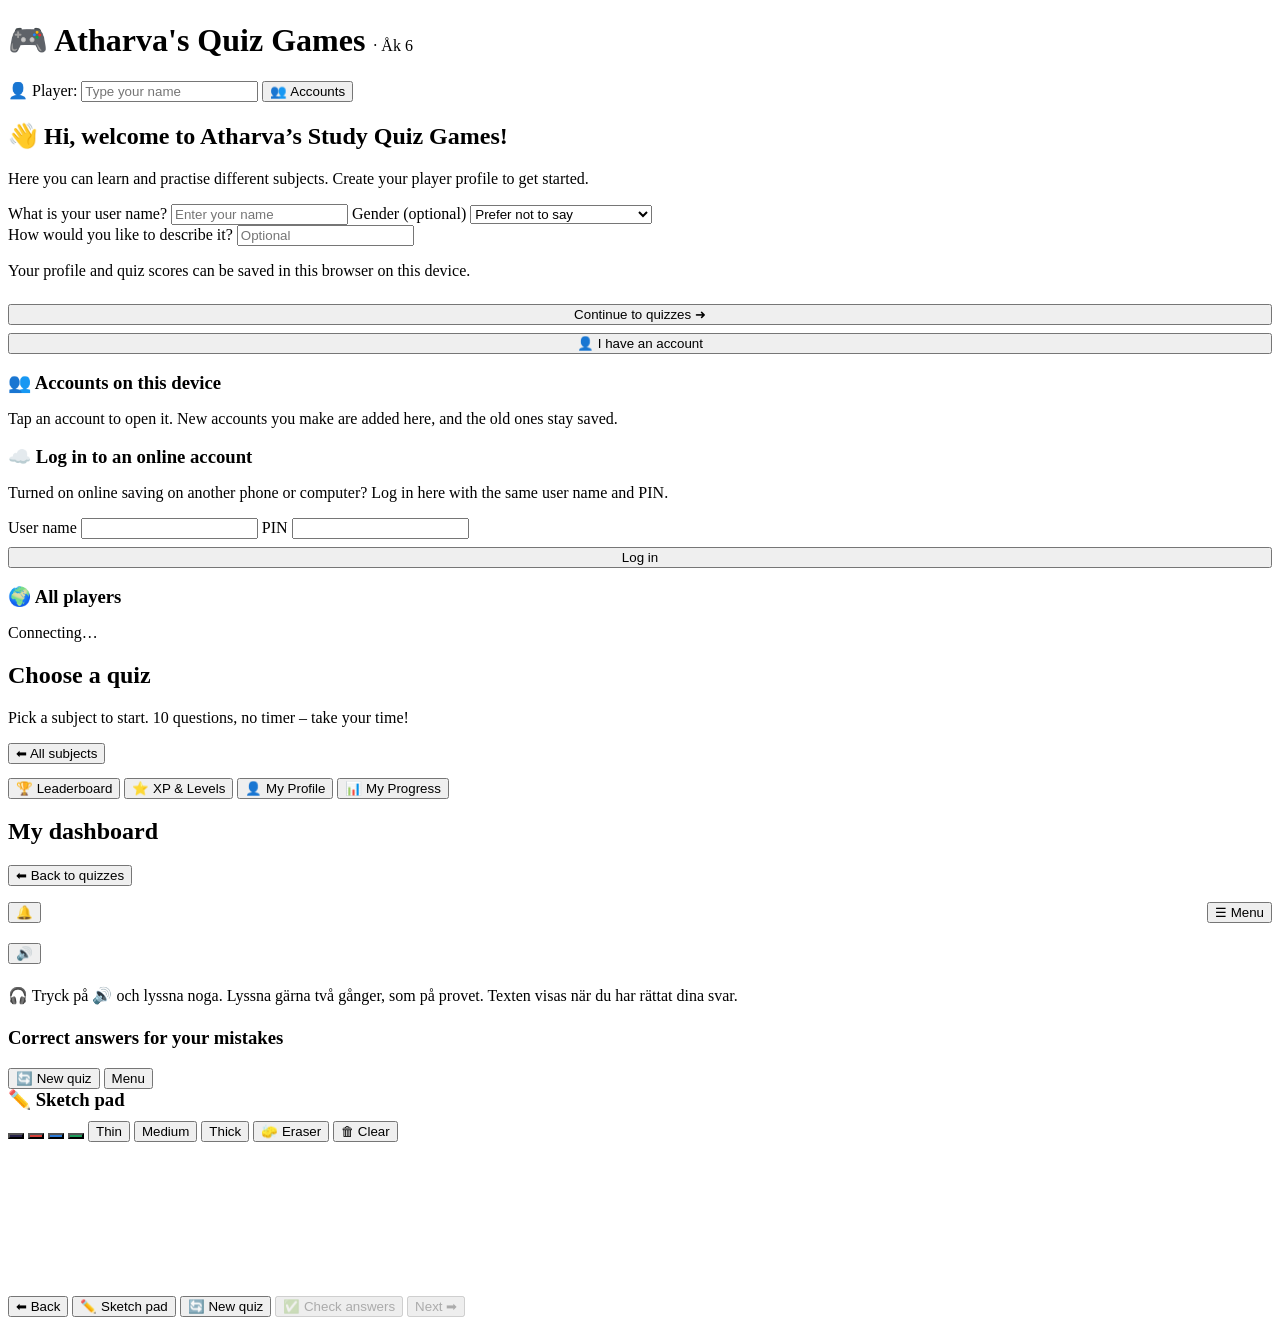
==== commit 1ae1ad2c: "Move quiz Menu button to the top and Next button to the right Co-Authored-By: Claude Opus 5.5 <norep" ====
--- a/index.html
+++ b/index.html
@@ -4,157 +4,7 @@
 <meta charset="utf-8">
 <meta name="viewport" content="width=device-width, initial-scale=1">
 <title>Atharva's Quiz Games</title>
-<style>
-  :root{
-    --bg:#f4f1ff; --card:#ffffff; --ink:#26224a; --muted:#6b6896;
-    --brand:#6c4cf1; --brand-dark:#5338d1; --good:#1c9c5b; --good-bg:#e5f7ee;
-    --bad:#d6403a; --bad-bg:#fdeceb; --line:#dcd7f5;
-  }
-  *{box-sizing:border-box}
-  body{margin:0;font-family:system-ui,-apple-system,"Segoe UI",Roboto,sans-serif;background:var(--bg);color:var(--ink);line-height:1.4}
-  header{background:linear-gradient(135deg,#6c4cf1,#8f6bff);color:#fff;padding:16px 20px}
-  .top{max-width:760px;margin:0 auto;display:flex;flex-wrap:wrap;gap:12px;align-items:center;justify-content:space-between}
-  h1{margin:0;font-size:1.4rem}
-  .player{display:flex;align-items:center;gap:8px;background:rgba(255,255,255,.18);padding:8px 12px;border-radius:12px}
-  .player label{font-size:.9rem}
-  .player input{border:0;border-radius:8px;padding:8px 10px;font-size:1rem;width:170px;max-width:42vw}
-  main{max-width:760px;margin:0 auto;padding:20px 16px 60px}
-  .card{background:var(--card);border-radius:16px;padding:20px;box-shadow:0 2px 10px rgba(60,40,140,.08);margin-bottom:16px}
-  h2{margin:0 0 6px}
-  .sub{color:var(--muted);margin:0 0 14px}
-  .menu-grid{display:grid;grid-template-columns:repeat(auto-fit,minmax(220px,1fr));gap:12px}
-  .menu-item{border:2px solid var(--line);border-radius:14px;padding:16px;background:#fff;text-align:left;cursor:pointer;font:inherit;color:inherit}
-  .menu-item:hover{border-color:var(--c,var(--brand));transform:translateY(-1px)}
-  .menu-item .tag{display:inline-block;background:var(--c,var(--brand));color:#fff;font-size:.75rem;font-weight:700;padding:2px 8px;border-radius:99px;margin-bottom:6px}
-  .menu-item strong{display:block;font-size:1.1rem}
-  .menu-item span.d{color:var(--muted);font-size:.9rem}
-  .new-badge{display:inline-block;background:#ffcf33;color:#5a3d00;font-size:.75rem;font-weight:800;padding:2px 8px;border-radius:99px;margin:0 0 6px 6px;transform:rotate(-3deg);box-shadow:0 1px 3px rgba(0,0,0,.15)}
-  .speak-btn{float:right;margin-left:8px;border:2px solid var(--line);background:#fff;border-radius:99px;width:40px;height:40px;font-size:1.15rem;line-height:1;cursor:pointer;padding:0}
-  .speak-btn:hover{border-color:var(--brand)}
-  .q-title{white-space:pre-line}
-  .q-pic{display:flex;justify-content:center;margin:0 0 12px}
-  .q-pic svg{width:100%;max-width:220px;height:auto;background:#f6f8ff;border-radius:12px}
-  .speak-btn.speaking{background:#efeaff;border-color:var(--brand)}
-  .q{border:2px solid var(--line);border-radius:14px;padding:14px;margin-bottom:14px}
-  .q.right{border-color:var(--good);background:var(--good-bg)}
-  .q.wrong{border-color:var(--bad);background:var(--bad-bg)}
-  .q-title{font-size:1.2rem;font-weight:700;margin-bottom:10px}
-  #readingPassage{border-left:5px solid #2b7bd9;background:var(--card, #fff)}
-  .q-title small{display:block;color:var(--muted);font-weight:600;font-size:.85rem;margin-bottom:2px}
-  .opts{display:grid;grid-template-columns:1fr 1fr;gap:10px}
-  .opt{display:flex;align-items:center;gap:8px;border:2px solid var(--line);border-radius:12px;padding:12px;background:#fff;cursor:pointer;font-size:1.05rem}
-  .opt:hover{border-color:var(--brand)}
-  .opt input{accent-color:var(--brand);width:18px;height:18px;flex:none}
-  .opt.selected{border-color:var(--brand);background:#efeaff}
-  .opt.correct{border-color:var(--good);background:#d3f2e2}
-  .opt.incorrect{border-color:var(--bad);background:#fbd9d7}
-  .locked .opt{cursor:default}
-  .opt.typein{grid-column:1/-1;cursor:text}
-  .opt.typein input{width:100%;height:auto;border:0;outline:none;background:transparent;font:inherit;color:inherit;padding:2px 0}
-  #homeTitle{cursor:pointer}
-  .fb{margin-top:10px;font-weight:600}
-  .fb.good{color:var(--good)} .fb.bad{color:var(--bad)}
-  .locked .q.fixing .opt:not(.incorrect){cursor:pointer}
-  .locked .q.fixing .opt.typein{cursor:text}
-  .fix-row{display:flex;flex-wrap:wrap;gap:8px;margin-top:10px}
-  .fix-row button.ghost{padding:8px 14px;font-size:.95rem}
-  button.primary{background:var(--brand);color:#fff;border:0;border-radius:12px;padding:12px 22px;font-size:1.05rem;font-weight:700;cursor:pointer}
-  button.primary:hover{background:var(--brand-dark)}
-  button.primary:disabled{opacity:.5;cursor:not-allowed}
-  button.ghost{background:#fff;color:var(--brand);border:2px solid var(--brand);border-radius:12px;padding:10px 18px;font-size:1rem;font-weight:700;cursor:pointer}
-  .actions{display:flex;flex-wrap:wrap;gap:10px;align-items:center}
-  .hint{color:var(--muted);font-size:.95rem}
-  .score{font-size:2.2rem;font-weight:800;margin:4px 0}
-  .review li{margin-bottom:8px}
-  .pad-tools{display:flex;flex-wrap:wrap;gap:8px;align-items:center;margin-bottom:10px}
-  .sw{width:32px;height:32px;border-radius:50%;border:3px solid #fff;box-shadow:0 0 0 2px var(--line);cursor:pointer;padding:0}
-  .sw.active{box-shadow:0 0 0 3px var(--brand)}
-  .tbtn{border:2px solid var(--line);background:#fff;border-radius:10px;padding:6px 10px;font:inherit;font-size:.9rem;cursor:pointer;color:inherit}
-  .tbtn.active{border-color:var(--brand);background:#efeaff}
-  #padCanvas{display:block;width:100%;height:300px;background:#fff;border:2px dashed var(--line);border-radius:12px;touch-action:none;cursor:crosshair}
-  .hidden{display:none !important}
-  .welcome{max-width:650px;margin:32px auto}
-  .welcome h2{font-size:1.8rem}
-  .welcome label{display:block;font-weight:700;margin:14px 0 6px}
-  .welcome input,.welcome select{width:100%;padding:12px;border:2px solid var(--line);border-radius:10px;font:inherit;background:#fff;color:var(--ink)}
-  .welcome .small{font-size:.9rem;color:var(--muted)}
-  .dash-nav{display:flex;flex-wrap:wrap;gap:8px;margin:0 0 16px}
-  .stat-grid{display:grid;grid-template-columns:repeat(auto-fit,minmax(130px,1fr));gap:10px;margin:14px 0}
-  .stat{background:#f3efff;border:1px solid var(--line);border-radius:12px;padding:14px}
-  .stat strong{display:block;font-size:1.5rem}
-  .data-table{width:100%;border-collapse:collapse;margin-top:12px}
-  .data-table th,.data-table td{text-align:left;padding:10px 8px;border-bottom:1px solid var(--line)}
-  .bar{height:12px;background:#e6e0ff;border-radius:99px;overflow:hidden;margin:8px 0}
-  .bar span{display:block;height:100%;background:var(--brand);width:0%}
-  @media (max-width:520px){.opts{grid-template-columns:1fr}}
-.profile-avatar-wrap{display:flex;align-items:center;gap:14px;margin:10px 0 18px}.profile-avatar{width:76px;height:76px;border-radius:50%;object-fit:cover;border:3px solid var(--line)}.leader-avatar{width:42px;height:42px;border-radius:50%;object-fit:cover;vertical-align:middle}
-  .acct{display:flex;align-items:center;gap:12px;border:2px solid var(--line);border-radius:12px;padding:10px;margin:8px 0;background:#fff}
-  .acct img{width:48px;height:48px;border-radius:50%;object-fit:cover;flex:none}
-  .acct .grow{flex:1;min-width:0}
-  .acct.now{border-color:var(--brand);background:#efeaff}
-  button.danger{background:#d6403a;color:#fff;border:0;border-radius:12px;padding:12px 22px;font-size:1.05rem;font-weight:700;cursor:pointer}
-  button.danger:hover{background:#b8322d}
-  /* ---- polish ---- */
-  .small{font-size:.9rem;color:var(--muted)}
-  .card > :last-child{margin-bottom:0}
-  button.primary,button.ghost,button.danger{display:inline-flex;align-items:center;justify-content:center;gap:6px;min-height:44px;line-height:1.2;transition:background .15s,border-color .15s,transform .1s}
-  button.primary:active:not(:disabled),button.ghost:active,button.danger:active{transform:scale(.97)}
-  button.ghost:hover{background:#efeaff}
-  button:disabled{cursor:not-allowed}
-  button:focus-visible,.menu-item:focus-visible,#homeTitle:focus-visible{outline:3px solid #b9a8ff;outline-offset:2px}
-  .opt:focus-within{box-shadow:0 0 0 3px #e2dbff}
-  .opt.typein:focus-within{border-color:var(--brand)}
-  input:focus,select:focus{outline:none;border-color:var(--brand) !important;box-shadow:0 0 0 3px #e2dbff}
-  .opt input:focus,.player input:focus{box-shadow:none}
-  #switchAccountBtn{color:var(--brand);font-weight:700;white-space:nowrap;border-color:#fff}
-  .player label{white-space:nowrap}
-  .menu-item{transition:border-color .15s,transform .15s,box-shadow .15s}
-  .menu-item:hover{box-shadow:0 4px 14px rgba(60,40,140,.10)}
-  .q{background:var(--card);box-shadow:0 2px 10px rgba(60,40,140,.05)}
-  .q-title{line-height:1.35}
-  .opt{min-height:50px;transition:border-color .15s,background .15s}
-  .fix-row button.ghost{min-height:38px}
-  .progress-row{display:flex;align-items:center;gap:10px;flex:1 1 260px}
-  .progress-row #progress{flex:1}
-  .panel-head{display:flex;flex-wrap:wrap;gap:10px 12px;align-items:center;justify-content:space-between;margin-bottom:8px}
-  .panel-head h2{margin:0}
-  .result-actions{display:flex;flex-wrap:wrap;gap:10px;margin-top:14px}
-  .score{line-height:1.1}
-  .stat{display:flex;flex-direction:column;gap:4px;color:var(--muted);font-size:.92rem}
-  .stat strong{color:var(--ink);overflow-wrap:anywhere}
-  .stat strong.txt{font-size:1.15rem}
-  .profile-avatar-wrap p{margin:4px 0 0}
-  #panelContent h3{margin:22px 0 8px}
-  #panelContent label{display:block;font-weight:700;margin:14px 0 6px}
-  #panelContent input:not([type=file]),#panelContent select{width:100%;padding:10px 12px;border:2px solid var(--line);border-radius:10px;font:inherit;background:#fff;color:var(--ink)}
-  #panelContent button.primary,#panelContent button.danger,#panelContent button.ghost{margin-top:12px}
-  input[type=file]{font:inherit;font-size:.9rem;color:var(--muted);width:100%}
-  input[type=file]::file-selector-button{font:inherit;font-weight:700;color:var(--brand);background:#fff;border:2px solid var(--brand);border-radius:10px;padding:8px 14px;margin-right:10px;cursor:pointer}
-  .panel-sec{border-top:1px solid var(--line);margin-top:24px;padding-top:4px}
-  .data-table th{font-size:.9rem;color:var(--muted)}
-  .acct button{min-height:38px}
-  .toasts{position:fixed;left:0;right:0;bottom:calc(16px + env(safe-area-inset-bottom));display:flex;flex-direction:column;align-items:center;gap:8px;pointer-events:none;z-index:50;padding:0 16px}
-  .toast{max-width:420px;background:var(--ink);color:#fff;padding:12px 18px;border-radius:14px;box-shadow:0 8px 24px rgba(30,20,80,.25);font-weight:600;font-size:.98rem;text-align:center;opacity:0;transform:translateY(12px);transition:opacity .25s,transform .25s}
-  .toast.show{opacity:1;transform:none}
-  .toast.good{background:var(--good)} .toast.bad{background:var(--bad)}
-  @media (max-width:520px){
-    header{padding:12px 16px}
-    h1{font-size:1.25rem}
-    .player{width:100%;padding:6px 8px}
-    .player input{flex:1;width:auto;max-width:none;min-width:0}
-    main{padding:14px 12px 60px}
-    .card{padding:16px}
-    .welcome{margin:8px auto}
-    .welcome h2{font-size:1.5rem}
-    .dash-nav{display:grid;grid-template-columns:1fr 1fr}
-    .dash-nav button.ghost{padding:10px 8px;font-size:.95rem}
-    .stat-grid .stat:last-child:nth-child(odd){grid-column:1/-1}
-    .data-table th,.data-table td{padding:8px 5px;font-size:.92rem}
-    .q-title{font-size:1.1rem}
-    .score{font-size:2rem}
-  }
-  @media (prefers-reduced-motion:reduce){*{transition:none !important}}
-</style>
+<link rel="stylesheet" href="styles.css">
 </head>
 <body>
 <header>
@@ -170,7 +20,7 @@
 
 <main>
   <section id="welcome" class="card welcome">
-    <h2>👋 Hi, welcome to Atharva’s Quiz Games!</h2>
+    <h2>👋 Hi, welcome to Atharva’s Study Quiz Games!</h2>
     <p class="sub">Here you can learn and practise different subjects. Create your player profile to get started.</p>
     <form id="profileForm">
       <label for="welcomeName">What is your user name?</label>
@@ -235,6 +85,8 @@
 
   <section id="quiz" class="hidden">
     <div class="card">
+      <button class="ghost" id="menuBtn" type="button" style="float:right;margin-left:8px">☰ Menu</button>
+      <button type="button" class="speak-btn" id="soundBtn" title="Ljudeffekter på/av" aria-label="Sound effects on or off">🔔</button>
       <h2 id="quizTitle"></h2>
       <p class="sub" id="quizIntro"></p>
     </div>
@@ -271,3517 +123,18 @@
     </div>
     <div class="card actions">
       <button class="ghost hidden" id="backBtn" type="button">⬅ Back</button>
+      <button class="ghost" id="padBtn" type="button">✏️ Sketch pad</button>
+      <span class="hint" id="progress" style="flex:1"></span>
+      <!-- Forward buttons sit on the right, where children expect "next" to be. -->
+      <button class="ghost hidden" id="againBtn" type="button">🔄 New quiz</button>
+      <button class="primary hidden" id="checkBtn" type="button" disabled>✅ Check answers</button>
       <button class="primary" id="nextBtn" type="button" disabled>Next ➡</button>
-      <button class="primary hidden" id="checkBtn" type="button" disabled>✅ Check answers</button>
-      <button class="ghost hidden" id="againBtn" type="button">🔄 New quiz</button>
-      <button class="ghost" id="padBtn" type="button">✏️ Sketch pad</button>
-      <div class="progress-row">
-        <span class="hint" id="progress"></span>
-        <button class="ghost" id="menuBtn" type="button">Menu</button>
-      </div>
     </div>
   </section>
   </div>
 </main>
 <div class="toasts" id="toasts" role="status" aria-live="polite"></div>
 
-<script>
-(function(){
-  var TOTAL = 10;
-  var $ = function(id){ return document.getElementById(id); };
-  var nameInput = $('playerName');
-  var current = null, questions = [], checked = false;
-  // Small pop-up message at the bottom of the screen. kind: '' | 'good' | 'bad'
-  function toast(msg, kind){
-    var box = $('toasts'); if (!box) return;
-    var t = document.createElement('div');
-    t.className = 'toast' + (kind ? ' ' + kind : ''); t.textContent = msg;
-    box.appendChild(t);
-    while (box.children.length > 3) box.removeChild(box.firstChild);
-    requestAnimationFrame(function(){ t.classList.add('show'); });
-    setTimeout(function(){ t.classList.remove('show'); setTimeout(function(){ t.remove(); }, 300); }, 2800);
-  }
-
-  // ---------- helpers ----------
-  function rnd(a, b){ return Math.floor(Math.random() * (b - a + 1)) + a; }
-  function shuffle(arr){
-    arr = arr.slice();
-    for (var i = arr.length - 1; i > 0; i--) {
-      var j = rnd(0, i), t = arr[i]; arr[i] = arr[j]; arr[j] = t;
-    }
-    return arr;
-  }
-  function fmt(n){ return String(n).replace(/\B(?=(\d{3})+(?!\d))/g, '\u00a0'); }   // Swedish style: 1 234 (a comma is a decimal sign)
-
-  // ---------- question banks ----------
-  // Each item: [question, correct answer, wrong 1, wrong 2, wrong 3]
-  var BANKS = {};
-
-  BANKS.no = [
-    ["Vad kallas processen där växter omvandlar ljus, vatten och koldioxid till socker och syre?", "Fotosyntes", "Förbränning", "Avdunstning", "Matsmältning"],
-    ["Vilken gas andas vi in som kroppen behöver?", "Syre", "Koldioxid", "Kväve", "Helium"],
-    ["Vad kallas djur som bara äter växter?", "Växtätare", "Rovdjur", "Allätare", "Nedbrytare"],
-    ["Vilket organ pumpar runt blodet i kroppen?", "Hjärtat", "Lungorna", "Levern", "Magsäcken"],
-    ["Vid vilken temperatur kokar vatten (vid havsnivå)?", "100 °C", "90 °C", "80 °C", "120 °C"],
-    ["Vad kallas det när vatten blir till is?", "Frysning", "Förångning", "Kondensation", "Smältning"],
-    ["Vilken planet ligger närmast solen?", "Merkurius", "Venus", "Mars", "Jorden"],
-    ["Vilken kraft drar föremål mot jordens mitt?", "Tyngdkraften", "Magnetism", "Friktion", "Elektricitet"],
-    ["Vilken del av växten tar upp vatten ur jorden?", "Roten", "Bladet", "Blomman", "Stammen"],
-    ["Vad står oftast först i en näringskedja?", "Växter", "Rovdjur", "Svampar", "Människor"],
-    ["Vad bildas när solljus bryts i regndroppar?", "Regnbåge", "Åska", "Dimma", "Blixt"],
-    ["Genom vilket av dessa kan ljud INTE färdas?", "Tomrum (vakuum)", "Luft", "Vatten", "Metall"],
-    ["Vilket material leder elektricitet bra?", "Koppar", "Gummi", "Plast", "Trä"],
-    ["Hur många ben har en insekt?", "6", "8", "4", "10"],
-    ["I vilken enhet mäter man kraft?", "Newton", "Meter", "Gram", "Sekund"],
-    ["Vad kallas tiden i livet då kroppen förändras från barn till vuxen?", "Puberteten", "Metamorfosen", "Växtperioden", "Fotosyntesen"],
-    ["Vilken energiform har en cyklist som rullar fram?", "Rörelseenergi", "Lägesenergi", "Kärnenergi", "Ljusenergi"],
-    ["Vilken energikälla är förnybar?", "Vindkraft", "Kol", "Olja", "Naturgas"],
-    ["Vad kallas månens olika utseenden under en månad?", "Månfaser", "Årstider", "Solförmörkelser", "Tidvatten"],
-    ["Vad orsakar årstiderna på jorden?", "Att jordaxeln lutar när jorden går runt solen", "Att jorden är närmare solen på sommaren", "Att månen flyttar sig", "Att solen blir starkare och svagare"]
-  ];
-
-
-  BANKS.biologi = [
-    ["Vilken process gör att växter använder solljus för att bilda socker?", "Fotosyntes", "Förbränning", "Kondensation", "Nedbrytning"],
-    ["Vilken del av växten tar främst upp vatten från marken?", "Rötterna", "Blommorna", "Bladen", "Frukten"],
-    ["Vad kallas ett djur som äter både växter och djur?", "Allätare", "Växtätare", "Rovdjur", "Nedbrytare"],
-    ["Vilken uppgift har lungorna?", "Att ta upp syre från luften", "Att pumpa runt blodet", "Att bryta ner maten", "Att rena blodet från alla ämnen"],
-    ["Vad visar en näringskedja?", "Vem som äter vem i naturen", "Hur vatten rinner i en flod", "Hur väder förändras", "Hur berg bildas"],
-    ["Vilka organismer hjälper till att bryta ner döda växter och djur?", "Svampar och bakterier", "Bara växtätare", "Bara fåglar", "Fjärilar och bin"],
-    ["Vad kallas den plats där en art lever?", "Livsmiljö", "Kretslopp", "Näringsämne", "Klimatzon"],
-    ["Vilket organ pumpar blod genom kroppen?", "Hjärtat", "Hjärnan", "Magsäcken", "Njurarna"],
-    ["Vad är biologisk mångfald?", "Variationen av olika arter och livsmiljöer", "Antalet bilar i ett område", "Hur varmt det är på sommaren", "Mängden salt i havet"],
-    ["Varför är pollinerande insekter viktiga för många växter?", "De hjälper växter att bilda frön och frukter", "De gör att växter inte behöver vatten", "De gör jorden till sten", "De hindrar allt fröbildande"]
-  ];
-
-  BANKS.fysik = [
-    ["Vilken enhet används för att mäta kraft?", "Newton", "Meter", "Liter", "Gram"],
-    ["Vad får en kompassnål att ställa in sig mot norr?", "Jordens magnetfält", "Ljudvågor", "Solens värme", "Lufttrycket"],
-    ["Vilken energikälla är förnybar?", "Vindkraft", "Kol", "Olja", "Naturgas"],
-    ["Vad behöver ljud för att kunna färdas?", "Ett material, till exempel luft eller vatten", "Alltid vakuum", "Bara solljus", "Bara elektricitet"],
-    ["Vad händer med de flesta material när de värms upp?", "De utvidgar sig", "De försvinner", "De blir alltid magnetiska", "De får ingen förändring alls"],
-    ["Vilken kraft gör att föremål faller mot marken?", "Tyngdkraft", "Friktion", "Magnetism", "Luftmotstånd"],
-    ["Vad kallas energi som ett föremål har på grund av sin rörelse?", "Rörelseenergi", "Lägesenergi", "Kemisk energi", "Ljudenergi"],
-    ["Vilket material leder elektricitet bra?", "Koppar", "Gummi", "Plast", "Torrt trä"],
-    ["Vad händer med ljuset när det studsar mot en spegel?", "Det reflekteras", "Det fryser", "Det förvandlas till ljud", "Det försvinner alltid"],
-    ["Varför har vi årstider på jorden?", "Jordaxeln lutar när jorden kretsar runt solen", "Månen täcker solen varje årstid", "Solen slocknar på vintern", "Jorden slutar rotera på vintern"]
-  ];
-
-  BANKS.kemi = [
-    ["Vilka tre former kan vatten vanligtvis finnas i?", "Fast, flytande och gas", "Metall, sten och trä", "Syra, salt och sand", "Ljus, ljud och värme"],
-    ["Vad kallas det när flytande vatten blir till vattenånga?", "Avdunstning", "Frysning", "Smältning", "Kondensation"],
-    ["Vilket av följande är ett grundämne?", "Syre", "Vatten", "Koksalt", "Socker"],
-    ["Vad är en blandning?", "Två eller flera ämnen som finns tillsammans", "Ett ämne som alltid består av en sorts atom", "Bara rent vatten", "Ett ämne utan partiklar"],
-    ["Vad händer när is smälter?", "Den övergår från fast form till flytande form", "Den blir till syre", "Den övergår direkt till sten", "Den blir alltid varmare än kokande vatten"],
-    ["Vilken gas behöver människor för cellernas förbränning?", "Syre", "Helium", "Vätgas", "Neon"],
-    ["Vad är pH-skalan till för?", "Att beskriva hur surt eller basiskt något är", "Att mäta längd", "Att mäta ljudstyrka", "Att räkna atomer i ett rum"],
-    ["Vilket ämne bildas när järn rostar tillsammans med syre och vatten?", "Rost", "Socker", "Koksalt", "Koldioxid"],
-    ["Vad kallas ett ämne som består av bara en sorts atomer?", "Grundämne", "Lösning", "Blandning", "Legering"],
-    ["Vilken metod kan användas för att skilja sand från vatten?", "Filtrering", "Magnetisering", "Frysning av sanden", "Ljudisolering"]
-  ];
-
-  BANKS.noak6 = [
-    ["Vad är en atom?", "En mycket liten byggsten som ämnen består av", "En sorts cell som bara finns i växter", "En energikälla i vinden", "En del av en näringskedja"],
-    ["Vad kallas det när vatten cirkulerar mellan hav, luft och land?", "Vattnets kretslopp", "Kretsloppet för järn", "Näringskedjan", "Fotosyntesen"],
-    ["Vilken gas tar växter upp vid fotosyntesen?", "Koldioxid", "Helium", "Vätgas", "Neon"],
-    ["Vad mäter man temperatur med?", "Termometer", "Våg", "Kompass", "Stoppur"],
-    ["Vilket av dessa är ett exempel på en kemisk reaktion?", "Järn rostar", "Is smälter", "Vatten fryser", "Papper klipps i bitar"],
-    ["Vad händer i en enkel elektrisk krets när strömbrytaren öppnas?", "Strömmen bryts", "Batteriet blir större", "Lampan får mer ström", "Ledningarna blir till magneter"],
-    ["Vad är ett ekosystem?", "Levande organismer och deras miljö som samspelar", "Bara alla djur i en djurpark", "En karta över jordens berg", "Ett ämne i ett laboratorium"],
-    ["Vad kallas en förändring där ett ämne blir ett annat ämne?", "Kemisk reaktion", "Smältning", "Avdunstning", "Ljudreflektion"],
-    ["Vilken energiform kommer direkt från solen och kan få solceller att producera el?", "Ljusenergi", "Ljudenergi", "Rörelseenergi från månen", "Kärnenergi från jorden"],
-    ["Vilket är ett sätt att minska människans klimatpåverkan?", "Använda energi effektivare och välja förnybar energi", "Slösa mer elektricitet", "Bränna mer kol", "Kasta allt avfall i naturen"]
-  ];
-
-
-  BANKS.geografi = [
-    ["Vad visar en karta?", "Platser och områden", "Bara väder", "Bara historia", "Bara befolkning"],
-    ["Vad kallas jordens modell?", "Globus", "Kompass", "Termometer", "Kikare"],
-    ["Vilken världsdel ligger Sverige i?", "Europa", "Asien", "Afrika", "Sydamerika"],
-    ["Vad är ekvatorn?", "En tänkt linje runt jordens mitt", "En flod i Europa", "Ett berg i Sverige", "En sorts karta"],
-    ["Vad visar en kartas teckenförklaring?", "Vad symbolerna betyder", "Hur gammal kartan är", "Vem som bor där", "Vädret i morgon"],
-    ["Vilket väderstreck ligger oftast överst på en vanlig karta?", "Norr", "Söder", "Öster", "Väster"],
-    ["Vad är en naturresurs?", "Något från naturen som människor använder", "En sorts stad", "En karta över vägar", "Ett politiskt parti"],
-    ["Vad kallas människor som flyttar från landsbygd till stad?", "Urbanisering", "Nederbörd", "Erosion", "Industrialisering"],
-    ["Vilken är världens största ocean?", "Stilla havet", "Atlanten", "Indiska oceanen", "Norra ishavet"],
-    ["Vad beskriver klimat?", "Vädret under lång tid", "Vädret just denna minut", "Bara vindstyrkan", "Bara temperaturen en dag"]
-  ];
-
-  BANKS.religion = [
-    ["Vilka räknas ofta som de fem världsreligionerna?", "Kristendom, islam, judendom, hinduism och buddhism", "Kristendom, demokrati, islam, historia och hinduism", "Judendom, geografi, buddhism, fysik och islam", "Hinduism, kemi, islam, buddhism och politik"],
-    ["Vad heter kristendomens heliga skrift?", "Bibeln", "Koranen", "Toran", "Vedaskrifterna"],
-    ["Vad heter islams heliga bok?", "Koranen", "Bibeln", "Toran", "Tripitaka"],
-    ["Vad heter judendomens heliga skrift?", "Toran", "Koranen", "Bibeln", "Tripitaka"],
-    ["Vilken religion förknippas med högtiden Diwali?", "Hinduism", "Kristendom", "Judendom", "Islam"],
-    ["Vad kallas buddhismens grundare?", "Buddha", "Jesus", "Muhammed", "Mose"],
-    ["Vad är en moské?", "En plats där muslimer samlas för bön", "En judisk helig skrift", "En kristen högtid", "En buddhistisk symbol"],
-    ["Vad är en synagoga?", "En judisk gudstjänstlokal", "En kyrka", "En moské", "Ett hinduiskt tempel"],
-    ["Vad betyder religionsfrihet?", "Att människor får välja och utöva religion eller avstå", "Att alla måste ha samma religion", "Att religion bara får finnas hemma", "Att staten väljer religion åt alla"],
-    ["Vad är en högtid?", "En särskild dag eller period som firas", "En typ av karta", "En lag i riksdagen", "En naturresurs"]
-  ];
-
-  BANKS.hallbar = [
-    ["Vad betyder hållbar utveckling?", "Att möta dagens behov utan att förstöra framtida generationers möjligheter", "Att använda alla resurser så snabbt som möjligt", "Att bara bygga fler vägar", "Att sluta samarbeta mellan länder"],
-    ["Vilka brukar vara de tre delarna av hållbar utveckling?", "Ekologisk, social och ekonomisk", "Lokal, digital och historisk", "Varm, kall och tempererad", "Politisk, geografisk och språklig"],
-    ["Vilket är ett exempel på återbruk?", "Använda en sak igen i stället för att slänga den", "Köpa nytt varje dag", "Slänga allt i restavfall", "Låta lampor vara tända i tomma rum"],
-    ["Vilken energikälla är förnybar?", "Vindkraft", "Kol", "Olja", "Naturgas"],
-    ["Varför är biologisk mångfald viktig?", "Den hjälper ekosystem att fungera och bli mer tåliga", "Den gör att alla arter blir likadana", "Den stoppar allt väder", "Den gör naturresurser obegränsade"],
-    ["Vad kan minska matsvinn?", "Planera inköp och ta vara på rester", "Köpa mer mat än man behöver", "Slänga mat efter varje måltid", "Förvara all mat utan hänsyn till datum"],
-    ["Vad är en växthusgas?", "En gas som håller kvar värme i atmosfären", "En gas som bara finns i växthus", "En gas som stoppar allt solljus", "En gas som gör vatten till salt"],
-    ["Vilket transportsätt ger oftast lägre utsläpp per person på korta resor?", "Gå eller cykla", "Åka ensam i bil", "Flyga", "Köra motorcykel ensam"],
-    ["Vad innebär rättvis handel i stora drag?", "Att försöka ge producenter rimliga villkor och ersättning", "Att alltid välja den billigaste varan", "Att stoppa all handel", "Att bara köpa lokala saker"],
-    ["Vilket av FN:s globala mål handlar om rent vatten och sanitet?", "Mål 6", "Mål 2", "Mål 10", "Mål 16"]
-  ];
-
-  BANKS.ak6 = [
-    ["Vad heter Sveriges lagstiftande församling?", "Riksdagen", "Regeringen", "Högsta domstolen", "Polisen"],
-    ["Hur ofta hålls val till Sveriges riksdag?", "Vart fjärde år", "Varje år", "Vartannat år", "Vart sjätte år"],
-    ["Vad innebär demokrati?", "Folket kan påverka genom val och andra demokratiska rättigheter", "En person bestämmer allt", "Ingen får uttrycka åsikter", "Lagar gäller bara ibland"],
-    ["Vad handlar barnkonventionen om?", "Barns rättigheter", "Regler för handel mellan vuxna", "Hur man ritar kartor", "Regler för sport"],
-    ["Ungefär när var vikingatiden i Norden?", "800–1050 e.Kr.", "100–400 f.Kr.", "1500–1700", "1900-talet"],
-    ["Vilken kung blev kung i Sverige år 1523?", "Gustav Vasa", "Karl XII", "Oscar II", "Gustav III"],
-    ["Vad kallas perioden då fabriker och maskiner förändrade samhället?", "Industrialiseringen", "Vikingatiden", "Medeltiden", "Istiden"],
-    ["Vad är en kommun?", "Ett lokalt område med egen politisk styrning", "En världsdel", "En domstol i hela Europa", "En religion"],
-    ["Vad är FN:s huvudsyfte?", "Att främja fred och samarbete mellan länder", "Att bestämma alla länders lagar", "Att styra alla skolor", "Att ordna alla val"],
-    ["Vad betyder mänskliga rättigheter?", "Grundläggande rättigheter som alla människor har", "Rättigheter som bara vissa människor har", "Regler som bara gäller barn", "Lagar som bara gäller i Sverige"]
-  ];
-
-  BANKS.so = [
-    ["Vad heter Sveriges huvudstad?", "Stockholm", "Göteborg", "Malmö", "Uppsala"],
-    ["Vilken är Sveriges största sjö?", "Vänern", "Vättern", "Mälaren", "Siljan"],
-    ["Vilket hav ligger öster om Sverige?", "Östersjön", "Nordsjön", "Atlanten", "Medelhavet"],
-    ["Vad heter Sveriges högsta berg?", "Kebnekaise", "Åreskutan", "Sylarna", "Städjan"],
-    ["Vilket folk har traditionellt arbetat som renskötare i norra Sverige?", "Samerna", "Finnarna", "Romerna", "Vikingarna"],
-    ["Ungefär när var vikingatiden?", "800–1050 e.Kr.", "100–400 f.Kr.", "1500–1700", "1900-talet"],
-    ["Vilken kung blev Sveriges kung 1523?", "Gustav Vasa", "Karl XII", "Gustav II Adolf", "Oscar II"],
-    ["Hur ofta är det val till riksdagen?", "Vart fjärde år", "Varje år", "Vart tionde år", "Vart andra år"],
-    ["Vad heter Sveriges lagstiftande församling?", "Riksdagen", "Regeringen", "Kommunfullmäktige", "Högsta domstolen"],
-    ["Vem är Sveriges statschef?", "Kungen", "Statsministern", "Talmannen", "Landshövdingen"],
-    ["Vad är Norges huvudstad?", "Oslo", "Bergen", "Helsingfors", "Köpenhamn"],
-    ["Vad är Finlands huvudstad?", "Helsingfors", "Åbo", "Tammerfors", "Reykjavik"],
-    ["Hur många kontinenter brukar man räkna?", "7", "5", "6", "9"],
-    ["Vilken kontinent är störst till ytan?", "Asien", "Afrika", "Europa", "Nordamerika"],
-    ["Vad är FN:s huvuduppgift?", "Att arbeta för fred och samarbete mellan länder", "Att sälja varor", "Att arrangera OS", "Att bestämma Sveriges lagar"],
-    ["Vad handlar barnkonventionen om?", "Att alla barn har rättigheter", "Att barn måste arbeta", "Att bara pojkar får gå i skolan", "Att barn bestämmer lagarna"],
-    ["Vad kallas ett styrelseskick där folket väljer ledare genom val?", "Demokrati", "Diktatur", "Anarki", "Envälde"],
-    ["Vad heter judendomens heliga skrift?", "Toran", "Koranen", "Bibeln", "Vedaskrifterna"],
-    ["Vad heter islams heliga bok?", "Koranen", "Bibeln", "Toran", "Tripitaka"],
-    ["Vilken religion grundades av Buddha?", "Buddhism", "Hinduism", "Islam", "Kristendom"],
-    ["Vilket land har Paris som huvudstad?", "Frankrike", "Italien", "Spanien", "Tyskland"],
-    ["Hur många län är Sverige indelat i?", "21", "15", "25", "30"],
-    ["Vad kallas perioden på 1800-talet då fabriker och maskiner tog över i Sverige?", "Industrialiseringen", "Vikingatiden", "Istiden", "Stormaktstiden"]
-  ];
-
-  BANKS.svenska = [
-    ["Vilket ord är ett substantiv?", "bord", "springa", "snabb", "snabbt"],
-    ["Vilket ord är ett verb?", "springer", "hund", "grön", "under"],
-    ["Vilket ord är ett adjektiv?", "stor", "bil", "ätit", "och"],
-    ["Vilket ord betyder ungefär samma som \"glad\"?", "lycklig", "ledsen", "arg", "trött"],
-    ["Vad är motsatsen till \"stark\"?", "svag", "snabb", "stor", "hård"],
-    ["Vilket ord är rättstavat?", "kyckling", "chyckling", "tjyckling", "kyckkling"],
-    ["Vilken ordklass är ordet \"och\"?", "Konjunktion", "Substantiv", "Verb", "Adjektiv"],
-    ["Vilket ord rimmar på \"katt\"?", "hatt", "fisk", "bok", "mus"],
-    ["Vilket skiljetecken sätter man sist i en fråga?", "Frågetecken", "Punkt", "Kommatecken", "Utropstecken"],
-    ["Vilken tid är meningen \"Jag åt frukost igår\"?", "Dåtid", "Nutid", "Framtid", "Imperativ"],
-    ["Vad är plural av \"en bok\"?", "böcker", "boker", "bokar", "bokor"],
-    ["Vilket ord är ett sammansatt ord?", "skolväska", "och", "snabbt", "springer"],
-    ["Vad är plural av \"en flicka\"?", "flickor", "flickar", "flickan", "flickors"],
-    ["Vilken mening är rätt skriven?", "Jag har inte gjort läxan.", "Jag har inte gjorde läxan.", "Jag har inte göra läxan.", "Jag inte har gjort läxan."],
-    ["Vad kallas den som skriver en bok?", "Författare", "Illustratör", "Förläggare", "Bibliotekarie"],
-    ["Vad ska en mening börja med?", "Stor bokstav", "Liten bokstav", "Siffra", "Kommatecken"],
-    ["Vad är motsatsen till \"tidig\"?", "sen", "snabb", "ung", "kort"],
-    ["Vilket ord betyder ungefär samma som \"snabb\"?", "rask", "långsam", "trött", "stor"],
-    ["Vilket ord är ett adverb?", "snabbt", "snabb", "snabba", "snabbhet"],
-    ["Vilket ord är ett pronomen?", "hon", "bord", "gå", "stor"]
-  ];
-
-  BANKS.engelska = [
-    ["What is \"hund\" in English?", "dog", "cat", "horse", "cow"],
-    ["Which word means \"tack\"?", "thanks", "sorry", "please", "hello"],
-    ["Choose the correct word: She ___ a student.", "is", "are", "am", "be"],
-    ["What is the opposite of \"big\"?", "small", "tall", "old", "fast"],
-    ["What is the past tense of \"go\"?", "went", "goed", "gone", "going"],
-    ["What is the plural of \"child\"?", "children", "childs", "childes", "childrens"],
-    ["What is \"vecka\" in English?", "week", "weak", "wick", "month"],
-    ["Which word is a colour?", "blue", "chair", "run", "happy"],
-    ["Choose the correct word: I ___ breakfast every morning.", "eat", "eats", "eating", "ate"],
-    ["What is \"tisdag\" in English?", "Tuesday", "Thursday", "Wednesday", "Monday"],
-    ["Which one is a fruit?", "apple", "carrot", "potato", "bread"],
-    ["Choose the correct word: There ___ two books on the table.", "are", "is", "am", "be"],
-    ["What is \"skola\" in English?", "school", "shoe", "ship", "shop"],
-    ["What does \"beautiful\" mean in Swedish?", "vacker", "stor", "liten", "gammal"],
-    ["Which word means \"igår\"?", "yesterday", "tomorrow", "today", "tonight"],
-    ["Choose the correct word: He ___ football every Saturday.", "plays", "play", "playing", "played"],
-    ["Which number is \"fifteen\"?", "15", "50", "5", "14"],
-    ["What is \"fönster\" in English?", "window", "door", "wall", "floor"],
-    ["Choose the correct word: ___ old are you?", "How", "What", "Who", "Where"],
-    ["What is the past tense of \"buy\"?", "bought", "buyed", "boughten", "buying"],
-    ["Which sentence is correct?", "I have two brothers.", "I has two brothers.", "I haves two brothers.", "I am two brothers."]
-  ];
-
-  BANKS.teknik = [
-    ["Vilken enkel maskin är en sax?", "Hävstång", "Lutande plan", "Skruv", "Hjul"],
-    ["Vilken enkel maskin är en rutschkana?", "Lutande plan", "Hävstång", "Kil", "Remskiva"],
-    ["Vad gör en strömbrytare?", "Bryter eller sluter en elektrisk krets", "Skapar el", "Lagrar el", "Mäter el"],
-    ["Vilket material leder elektricitet bäst?", "Metall", "Plast", "Gummi", "Trä"],
-    ["Vad kallas en serie instruktioner för att lösa ett problem?", "Algoritm", "Virus", "Skärm", "Kabel"],
-    ["Vad betyder det att programmera?", "Att skriva instruktioner som en dator följer", "Att reparera en dator", "Att köpa ett spel", "Att ladda en mobil"],
-    ["Vilken form är starkast i konstruktioner som broar?", "Triangeln", "Kvadraten", "Cirkeln", "Rektangeln"],
-    ["Vad gör ett batteri?", "Lagrar energi som kan ge elektrisk ström", "Är en slags magnet", "Är en kabel", "Är ett lysrör"],
-    ["Vad måste en elektrisk krets vara för att lampan ska lysa?", "Sluten", "Öppen", "Avbruten", "Avstängd"],
-    ["Vad används kugghjul till?", "Att överföra rörelse", "Att skapa ljud", "Att lysa", "Att kyla"],
-    ["Vilket av dessa sorterar man som metallförpackning?", "Konservburk", "Mjölkkartong", "Plastflaska", "Tidning"],
-    ["Vad uppfann Alfred Nobel?", "Dynamit", "Telefonen", "Glödlampan", "Ångmaskinen"],
-    ["Vem brukar tillskrivas uppfinningen av telefonen?", "Alexander Graham Bell", "Thomas Edison", "Alfred Nobel", "Isaac Newton"],
-    ["Vad kallas den första testversionen av en produkt?", "Prototyp", "Reklam", "Förpackning", "Garanti"],
-    ["Vilken energikälla använder solceller?", "Solljus", "Vind", "Vatten", "Kol"],
-    ["Vad gör en generator?", "Omvandlar rörelseenergi till elektricitet", "Gör el till värme", "Tar bort el", "Mäter el"],
-    ["Vad används en hävstång till?", "Att förstärka kraften, t.ex. lyfta tunga saker", "Att ge ljus", "Att lagra el", "Att mäta tid"],
-    ["Vilket av dessa är ett lutande plan?", "En ramp", "En cykel", "En lampa", "En sax"],
-    ["I vilken enhet mäter man elektrisk spänning?", "Volt", "Ampere", "Meter", "Kilo"],
-    ["I vilken enhet mäter man strömstyrka?", "Ampere", "Volt", "Gram", "Liter"]
-  ];
-
-  // Läsförståelse: a new random text is selected every time the category is opened.
-  var READING_PASSAGES = [
-    {title:'Den försvunna nyckeln', text:'När Mira kom hem från skolan märkte hon att nyckeln till cykelförrådet var borta. Hon tömde ryggsäcken på hallgolvet och letade mellan böcker, pennor och gympakläder. Nyckeln fanns inte där. Mira försökte minnas när hon hade använt den senast. På morgonen hade hon låst cykeln och sedan stoppat nyckeln i jackfickan. Hon tog fram jackan och kände i fickan, men den var tom. Då ringde hennes kompis Sam och berättade att han hade hittat en nyckel vid skolans cykelställ. Mira cyklade tillbaka med sin mamma. Nyckeln låg i Sams hand, och Mira tackade honom glatt.', questions:[
-      ['Vad upptäckte Mira när hon kom hem?','Att nyckeln var borta','Att cykeln var trasig','Att hon glömt sin ryggsäck','Att Sam hade ringt läraren'],
-      ['Var letade Mira först?','I ryggsäcken','I kylskåpet','Under cykeln','I klassrummet'],
-      ['När hade hon senast använt nyckeln?','På morgonen när hon låste cykeln','På kvällen dagen innan','Efter skolan','På helgen'],
-      ['Var brukade hon ha nyckeln?','I jackfickan','I pennfodralet','I skorna','I cykelkorgen'],
-      ['Vem ringde Mira?','Sam','Hennes lärare','Hennes granne','Hennes pappa'],
-      ['Var hittades nyckeln?','Vid skolans cykelställ','I matsalen','På biblioteket','Utanför Miras hus'],
-      ['Hur kände sig Mira när hon fick tillbaka nyckeln?','Glad och tacksam','Arg och besviken','Rädd och orolig','Trött och uttråkad'] ]},
-    {title:'En dag vid sjön', text:'På lördagen åkte familjen till en liten sjö nära skogen. Vädret var varmt, men några moln syntes långt borta. Pappa bredde ut en filt medan Noor och hennes lillebror letade efter platta stenar vid vattenkanten. De kastade stenarna så att de studsade över ytan. Efter en stund såg Noor en fågel som dök ner i vattnet och kom upp med en liten fisk. Mamma påminde barnen om att inte lämna något skräp efter sig. Innan de åkte hem samlade de ihop allt papper och alla förpackningar. Noor tyckte att utflykten varit fin, särskilt eftersom de hade hjälpt till att hålla platsen ren.', questions:[
-      ['Vilken dag åkte familjen till sjön?','Lördag','Måndag','Onsdag','Söndag kväll'],
-      ['Var låg sjön?','Nära skogen','Mitt i staden','Bakom skolan','Vid havet'],
-      ['Vad letade Noor och hennes bror efter?','Platta stenar','Snäckor','Svampar','Fjädrar'],
-      ['Vad gjorde fågeln?','Dök och fångade en fisk','Byggde ett bo','Flög in i skogen','Simmade till stranden'],
-      ['Vad påminde mamma barnen om?','Att inte lämna skräp','Att inte bada','Att mata fåglarna','Att samla stenar i en påse'],
-      ['Vad gjorde familjen innan de åkte hem?','Samlade ihop skräpet','Tände en brasa','Byggde en brygga','Plockade blommor'],
-      ['Varför tyckte Noor att utflykten var extra fin?','De hjälpte till att hålla platsen ren','De fick köpa glass','De hittade en skatt','Det började snöa'] ]},
-    {title:'Bibliotekets hemliga hörn', text:'Leo brukade gå till biblioteket efter skolan på tisdagar. En dag upptäckte han en smal dörr bakom en hög bokhylla. Dörren stod lite på glänt, och genom springan kunde han se ett litet rum med en fåtölj och en lampa. Bibliotekarien berättade att rummet tidigare hade varit en läsplats för barn, men att det sällan användes numera. Leo frågade om han fick göra i ordning det. Under flera veckor hjälpte han till att sortera böcker, lägga dit kuddar och sätta upp teckningar. När rummet öppnade kom många barn dit för att läsa i lugn och ro. Leo var stolt över att ha gjort biblioteket lite mysigare.', questions:[
-      ['När brukade Leo gå till biblioteket?','På tisdagar efter skolan','Varje morgon','På söndagskvällar','På fredagar före skolan'],
-      ['Vad upptäckte han bakom bokhyllan?','En smal dörr','Ett fönster','En trappa','En låda med leksaker'],
-      ['Vad fanns i det lilla rummet?','En fåtölj och en lampa','Ett skrivbord och en dator','En säng och ett skåp','En soffa och en tv'],
-      ['Vad hade rummet varit tidigare?','En läsplats för barn','Ett personalrum','Ett förråd för mat','Ett klassrum'],
-      ['Hur hjälpte Leo till?','Han sorterade böcker och gjorde rummet fint','Han målade hela biblioteket','Han byggde en ny bokhylla','Han lånade hem alla böcker'],
-      ['Vad hände när rummet öppnade?','Många barn kom dit för att läsa','Biblioteket stängde','Alla böcker försvann','Rummet blev ett café'],
-      ['Hur kände sig Leo?','Stolt','Besviken','Förvirrad','Rädd'] ]},
-    {title:'Robotklubben', text:'Skolan startade en robotklubb där eleverna fick bygga små robotar. Amina ville vara med eftersom hon gillade att lösa problem. Den första roboten skulle följa en svart linje på golvet. Gruppen monterade sensorer under roboten, men den svängde åt fel håll varje gång linjen böjde sig. I stället för att ge upp testade eleverna olika inställningar och skrev om en del av programmet. Till slut följde roboten hela banan utan att stanna. Läraren förklarade att misstag är en viktig del av lärandet. Amina gick hem och berättade att hon hade lärt sig mer av försöken än av att bara läsa instruktionerna.', questions:[
-      ['Varför ville Amina vara med i robotklubben?','Hon gillade att lösa problem','Hon ville slippa lektioner','Hon behövde låna en dator','Hon ville vinna en tävling direkt'],
-      ['Vad skulle roboten följa?','En svart linje','En röd boll','En ljudsignal','En blå lampa'],
-      ['Var monterade gruppen sensorerna?','Under roboten','På väggen','På robotens tak','På golvet bredvid banan'],
-      ['Vad gick fel i början?','Roboten svängde åt fel håll','Roboten blev för stor','Linjen försvann','Batteriet var för tungt'],
-      ['Vad gjorde eleverna när det inte fungerade?','Testade inställningar och ändrade programmet','Slutade direkt','Köpte en ny robot','Bad någon annan göra allt'],
-      ['Vad sa läraren om misstag?','De är en viktig del av lärandet','De betyder att man inte kan lära sig','De ska alltid undvikas','De spelar ingen roll alls'],
-      ['Vad lärde sig Amina?','Att hon lärde sig mycket genom att försöka','Att instruktioner aldrig behövs','Att robotar inte kan följa linjer','Att programmering är omöjligt'] ]},
-    {title:'Växthuset på taket', text:'På taket till ett högt hus i staden fanns ett litet växthus. Där odlade grannarna tomater, sallad och örter tillsammans. Varje familj hade en egen odlingslåda, men alla hjälptes åt att vattna när det var varmt. En sommar blev det ovanligt torrt och vattnet behövde användas försiktigt. Barnen föreslog att de skulle samla regnvatten i tunnor när det kom en skur. De satte också små skyltar på plantorna så att alla visste vad som växte var. När tomaterna blev mogna ordnade grannarna en gemensam middag. De upptäckte att odlingen inte bara gav mat, utan också gjorde att människor som knappt kände varandra började prata och samarbeta.', questions:[
-      ['Var låg växthuset?','På taket till ett hus','I en källare','Vid en strand','I skolans matsal'],
-      ['Vad odlade grannarna?','Tomater, sallad och örter','Äpplen och päron','Vete och ris','Bara blommor'],
-      ['Hur hjälptes familjerna åt?','De vattnade när det var varmt','De köpte nya lådor varje vecka','De flyttade plantorna varje dag','De stängde växthuset på sommaren'],
-      ['Varför behövde vattnet användas försiktigt?','Sommaren var ovanligt torr','Växthuset var för kallt','Det regnade hela tiden','Tunnorna var för stora'],
-      ['Vad föreslog barnen?','Att samla regnvatten i tunnor','Att sluta odla','Att bara köpa grönsaker','Att ta bort skyltarna'],
-      ['Vad gjorde grannarna när tomaterna var mogna?','Ordna en gemensam middag','Sålde hela huset','Byggde ett nytt tak','Slängde tomaterna'],
-      ['Vad gav odlingen förutom mat?','Gemenskap och samarbete','Mer trafik','Färre samtal','Mindre dagsljus'] ]},
-    {title:'Tåget som väntade', text:'När Elias kom till stationen visade tavlan att tåget var försenat med tjugo minuter. Först suckade han, eftersom han skulle träffa sin kusin och redan var lite sen. Han satte sig på en bänk och såg en äldre man försöka lyfta en tung resväska upp på hyllan. Elias frågade om han kunde hjälpa till och lyfte väskan på plats. Mannen tackade och berättade att han skulle besöka sitt barnbarn. Medan de pratade ropade högtalaren ut att tåget snart skulle komma. Elias upptäckte att väntan inte känts lika lång som han trott. Han skickade ett meddelande till sin kusin och gick sedan mot perrongen.', questions:[
-      ['Hur länge var tåget försenat?','Tjugo minuter','Fem minuter','En timme','Två timmar'],
-      ['Vem skulle Elias träffa?','Sin kusin','Sin lärare','En läkare','Sin granne'],
-      ['Vad försökte den äldre mannen göra?','Lyfta en tung resväska','Hitta sin hund','Läsa en karta','Köpa en biljett åt Elias'],
-      ['Hur hjälpte Elias mannen?','Han lyfte väskan på hyllan','Han bar mannen till tåget','Han köpte en ny väska','Han ringde polisen'],
-      ['Vem skulle mannen besöka?','Sitt barnbarn','Sin chef','En gammal lärare','Sin kusin'],
-      ['Vad meddelade högtalaren?','Att tåget snart skulle komma','Att stationen skulle stänga','Att alla tåg var inställda','Att Elias hade tappat sin biljett'],
-      ['Varför kändes väntan kortare?','Elias pratade med mannen och hjälpte honom','Han somnade på bänken','Han gick hem igen','Tåget kom direkt'] ]},
-    {title:'Skolans bytesdag', text:'Klass 6B bestämde sig för att ordna en bytesdag. I stället för att köpa nya saker kunde eleverna ta med böcker, spel och kläder som de inte längre använde. För varje sak behövde de kontrollera att den var hel och ren. På dagen ställdes borden upp i skolans aula och eleverna fick byta till sig något annat. Några tog med sig saker hem, medan andra valde att skänka det som blev över till en lokal hjälporganisation. Läraren pratade om hur återanvändning kan minska avfall och spara resurser. Efteråt tyckte klassen att det hade varit roligt att ge gamla saker en ny chans.', questions:[
-      ['Vad ordnade klass 6B?','En bytesdag','En idrottstävling','En konsert','En filmkväll'],
-      ['Vilka saker fick eleverna ta med?','Böcker, spel och kläder','Bara mat','Bara skolbänkar','Nya mobiltelefoner'],
-      ['Vad skulle de kontrollera före bytet?','Att sakerna var hela och rena','Att sakerna var dyra','Att allt var av samma färg','Att sakerna var nya'],
-      ['Var stod borden?','I skolans aula','I gymnastiksalen','På skolgårdens tak','I bibliotekets källare'],
-      ['Vad gjorde några elever med saker som blev över?','Skänkte dem till en hjälporganisation','Slängde allt i skogen','Gömde dem i klassrummet','Tog med dem till matsalen'],
-      ['Vad kan återanvändning bidra till?','Mindre avfall och sparade resurser','Mer skräp','Fler inköp','Större vattenförbrukning varje gång'],
-      ['Hur tyckte klassen att dagen hade varit?','Rolig och meningsfull','Tråkig och onödig','Läskig','För svår att förstå'] ]},
-    {title:'Stjärnorna ovanför oss', text:'En klar kväll gick Farah och hennes morfar ut på balkongen för att titta på stjärnorna. Morfar tog fram en enkel stjärnkarta och visade hur man kunde hitta Karlavagnen. Farah trodde först att stjärnorna låg nära varandra, men morfar förklarade att de kan befinna sig på mycket olika avstånd från jorden. Ljuset från vissa stjärnor har rest i många år innan det når våra ögon. De släckte balkonglampan för att se himlen tydligare. Farah försökte rita av mönstret i sin anteckningsbok. Hon bestämde sig för att lära sig känna igen fler stjärnbilder under vintern.', questions:[
-      ['Vem tittade Farah på stjärnorna med?','Sin morfar','Sin bror','Sin lärare','Sin granne'],
-      ['Vad tog morfar fram?','En stjärnkarta','En kikare för fåglar','En väderrapport','En karta över staden'],
-      ['Vilken stjärnbild visade han?','Karlavagnen','Orion','Svanen','Lejonet'],
-      ['Vad förklarade morfar om stjärnorna?','De kan ligga på mycket olika avstånd från jorden','Alla ligger lika nära jorden','De rör sig aldrig','De syns bara på vintern'],
-      ['Varför släckte de balkonglampan?','För att se himlen tydligare','För att spara batteri i kartan','För att göra det varmare','För att stjärnorna skulle flytta sig'],
-      ['Vad gjorde Farah i sin anteckningsbok?','Ritade av stjärnmönstret','Skrev en inköpslista','Räknade moln','Ritade en karta över skolan'],
-      ['Vad ville Farah lära sig?','Känna igen fler stjärnbilder','Bygga ett teleskop direkt','Bli astronaut nästa dag','Mäta balkongen'] ]},
-    {title:'En hjälpsam granne', text:'När familjen flyttade till ett nytt område kände de nästan ingen. En regnig eftermiddag ringde det på dörren. Utanför stod grannen Ingrid med en korg nybakade bullar och en karta över området. Hon visade var närmaste busshållplats, mataffär och vårdcentral låg. Nästa vecka behövde familjen hjälp att bära en bokhylla uppför trappan. Ingrid knackade på och frågade om hon kunde hjälpa till. Efter en stund var bokhyllan på plats och de drack saft tillsammans. Familjen lärde sig att det ofta blir lättare att trivas på en ny plats när man vågar hälsa och ta emot hjälp. De bestämde sig för att bjuda Ingrid på middag nästa helg.', questions:[
-      ['Vad hade familjen nyligen gjort?','Flyttat till ett nytt område','Startat en restaurang','Åkt på semester','Bytt skola för tredje gången'],
-      ['Vad hade Ingrid med sig första gången?','En korg bullar och en karta','En bokhylla','En bukett rosor och en cykel','En låda med verktyg'],
-      ['Vilka platser visade Ingrid på kartan?','Busshållplats, mataffär och vårdcentral','Bio, museum och flygplats','Skola, strand och slott','Stadion, hamn och teater'],
-      ['Vad behövde familjen hjälp med nästa vecka?','Att bära en bokhylla','Att måla taket','Att laga bilen','Att hitta en katt'],
-      ['Vad gjorde de efter att bokhyllan var på plats?','Drack saft tillsammans','Åkte till affären','Började flytta igen','Bakade en tårta direkt'],
-      ['Vad lärde sig familjen?','Att hälsa och ta emot hjälp kan göra det lättare att trivas','Att man aldrig ska prata med grannar','Att kartor inte är användbara','Att flytta alltid är enkelt'],
-      ['Vad planerade familjen?','Att bjuda Ingrid på middag','Att flytta tillbaka','Att sälja bokhyllan','Att åka på en lång resa'] ]},
-    {title:'Mysteriet med de tomma fågelborden', text:'Varje vinter fyllde skolans vaktmästare fågelborden med frön. Men en måndag morgon var alla frön borta, trots att det inte hade snöat eller blåst. Eleverna i naturklubben bestämde sig för att undersöka saken. De fyllde på frön och tittade på håll från ett fönster. Först kom små talgoxar, sedan en ekorre som snabbt stoppade frön i kinderna och sprang iväg. Eleverna satte upp en liten kamera och såg senare att ekorren kom tillbaka flera gånger. De bestämde sig för att lägga en del frön i en särskild matare som var svårare för ekorren att tömma. Nu fanns det mat kvar åt både fåglarna och ekorren.', questions:[
-      ['Vad fyllde vaktmästaren fågelborden med?','Frön','Brödskivor','Fruktjuice','Små stenar'],
-      ['Vad var konstigt en måndag morgon?','Alla frön var borta','Fågelborden hade försvunnit','Det låg snö överallt','Fönstret var öppet'],
-      ['Vilka elever undersökte saken?','Eleverna i naturklubben','Elevrådet','Skolkören','Fotbollslaget'],
-      ['Vilka fåglar kom först?','Talgoxar','Svalor','Svanar','Måsar'],
-      ['Vilket djur tog också frön?','En ekorre','En räv','En hare','En igelkott'],
-      ['Hur fick eleverna veta vad som hände?','De satte upp en liten kamera','De frågade alla grannar','De följde spår i snön','De läste i en gammal bok'],
-      ['Vilken lösning valde de?','En matare som var svårare att tömma','Att sluta mata fåglarna','Att ta bort alla träd','Att flytta fåglarna till skolan'] ]}
-  ];
-
-  BANKS.engelska_ord = [
-    ["What is the English word for 'skola'?", "school", "shop", "street", "shoe"],
-    ["What is the English word for 'fönster'?", "window", "winter", "winner", "wonder"],
-    ["Choose the opposite of 'early'.", "late", "fast", "near", "quiet"],
-    ["What does 'borrow' mean?", "to use something and return it later", "to buy something forever", "to throw something away", "to make something"],
-    ["Which word means 'hungrig'?", "hungry", "thirsty", "angry", "sleepy"],
-    ["What is the plural of 'child'?", "children", "childs", "childes", "childrens"],
-    ["Which word means 'carefully'?", "with care", "very loudly", "without thinking", "in a hurry"],
-    ["What is the English word for 'granne'?", "neighbour", "teacher", "stranger", "cousin"],
-    ["What does 'environment' mean?", "the natural world around us", "a school subject only", "a kind of food", "a type of sport"],
-    ["Choose a synonym for 'happy'.", "glad", "upset", "tired", "afraid"]
-  ];
-  BANKS.engelska_grammar = [
-    ["Choose the correct sentence.", "She goes to school every day.", "She go to school every day.", "She going to school every day.", "She gone to school every day."],
-    ["Complete: Yesterday, we ___ football.", "played", "play", "plays", "playing"],
-    ["Choose the correct word: I ___ finished my homework.", "have", "has", "is", "are"],
-    ["Complete: There ___ three apples on the table.", "are", "is", "be", "was"],
-    ["Which is a pronoun?", "they", "quickly", "blue", "running"],
-    ["Choose the correct question.", "Where do you live?", "Where you do live?", "Where does you live?", "Where live you?"],
-    ["Complete: If it rains, we ___ stay inside.", "will", "would have", "did", "are"],
-    ["Which sentence is in the past tense?", "He watched a film.", "He watches a film.", "He is watching a film.", "He will watch a film."],
-    ["Choose the correct article: She ate ___ apple.", "an", "a", "thee", "some an"],
-    ["Complete: My sister is taller ___ me.", "than", "then", "that", "as"]
-  ];
-  BANKS.engelska_mixed = [
-    ["What is the past tense of 'go'?", "went", "goed", "gone", "going"],
-    ["What does 'borrow' mean?", "to use and return later", "to give away forever", "to lose something", "to make a copy"],
-    ["Choose the correct sentence.", "They were playing outside.", "They was playing outside.", "They is playing outside.", "They be playing outside."],
-    ["Which word is an adjective?", "beautiful", "quickly", "jump", "under"],
-    ["What is the opposite of 'dangerous'?", "safe", "risky", "difficult", "wild"],
-    ["Complete: We ___ dinner when the phone rang.", "were eating", "eat", "eats", "are eat"],
-    ["What does 'instead' mean?", "as an alternative", "at the same time always", "very loudly", "in the past"],
-    ["Choose the correct spelling.", "because", "becaus", "becose", "beacause"],
-    ["Which word means 'försiktig'?", "careful", "careless", "cheerful", "fearless"],
-    ["Complete: He has lived here ___ 2020.", "since", "for", "during", "from"]
-  ];
-  BANKS.teknik_maskiner = [
-    ["Vilken enkel maskin använder en sax främst?", "Hävstång och kil", "Solcell", "Termometer", "Batteri"],
-    ["Vad gör en remskiva lättare?", "Att lyfta eller ändra riktning på en kraft", "Att mäta temperatur", "Att lagra elektricitet", "Att rena vatten"],
-    ["Vad är en skruv för typ av enkel maskin?", "Ett lutande plan som går runt en cylinder", "En sorts batteri", "En elektrisk ledning", "En sensor"],
-    ["Vad gör kugghjul i en maskin?", "Överför och förändrar rörelse", "Skapar vatten", "Mäter ljud", "Stoppar all friktion"],
-    ["Vad används en hävstång till?", "Att förstärka eller ändra kraftens riktning", "Att mäta längd digitalt", "Att lagra information", "Att göra material genomskinliga"],
-    ["Vilket verktyg passar bäst för att dra åt en skruv?", "Skruvmejsel", "Pensel", "Termometer", "Kompass"],
-    ["Vad är friktion?", "Motstånd när ytor rör sig mot varandra", "Ljus som studsar", "Elektrisk laddning i ett batteri", "Vatten som kokar"],
-    ["Vad är en prototyp?", "En första modell som kan testas", "En färdig produkt som aldrig ändras", "En sorts naturresurs", "En ritning av en karta"],
-    ["Varför använder man ritningar vid konstruktion?", "För att planera och visa hur något ska byggas", "För att skapa elektricitet direkt", "För att göra föremål tyngre", "För att slippa mäta"],
-    ["Vad bör man göra innan man bygger en lösning?", "Undersöka behovet och planera", "Börja utan att tänka", "Välja material på måfå", "Hoppa över säkerheten"]
-  ];
-  BANKS.teknik_el = [
-    ["Vad behövs för att en enkel elektrisk krets ska fungera?", "En sluten krets med energikälla och ledningar", "Bara en lös sladd", "En plastbit", "En öppen strömbrytare utan batteri"],
-    ["Vilket material leder elektricitet bra?", "Koppar", "Gummi", "Plast", "Torrt trä"],
-    ["Vad gör en strömbrytare?", "Öppnar eller sluter en elektrisk krets", "Skapar bränsle", "Mäter massa", "Gör vatten kallt"],
-    ["Vad omvandlar en lampa elektrisk energi till?", "Ljus och värme", "Bara rörelse", "Bara ljud", "Mat och syre"],
-    ["Vilken energikälla är förnybar?", "Solenergi", "Kol", "Olja", "Naturgas"],
-    ["Vad är en sensor i en teknisk produkt?", "En del som känner av något, till exempel ljus eller temperatur", "En sorts skruv", "Ett dekorativt klistermärke", "En energikälla som alltid är fossil"],
-    ["Vad är syftet med isolering runt en elkabel?", "Att minska risken för elektriska stötar och kortslutning", "Att göra kabeln ledande på utsidan", "Att skapa mer ström", "Att byta färg på strömmen"],
-    ["Vad gör ett batteri?", "Lagrar kemisk energi som kan ge elektrisk energi", "Lagrar bara vatten", "Mäter avstånd", "Stoppar magnetism helt"],
-    ["Vilket är ett säkert sätt att hantera el?", "Hålla elektriska apparater borta från vatten", "Dra i sladden när man tar ur kontakten", "Öppna vägguttag själv", "Använda trasiga kablar"],
-    ["Vad kan en solcell göra?", "Omvandla ljus till elektrisk energi", "Omvandla ljud till vatten", "Lagra vind i en låda", "Göra plast till metall"]
-  ];
-  BANKS.teknik_design = [
-    ["Vad är en teknisk lösning?", "En lösning som använder kunskap och verktyg för att möta ett behov", "Enbart en målning", "En sorts växt", "En historisk händelse"],
-    ["Varför testar man en konstruktion?", "För att se om den fungerar och kan förbättras", "För att undvika all planering", "För att göra den hemlig", "För att den ska bli tyngre"],
-    ["Vad betyder hållbar design?", "Att tänka på miljö, resurser och hur länge produkten håller", "Att alltid använda mest material", "Att göra produkter för engångsbruk", "Att välja material utan att undersöka dem"],
-    ["Vad är återbruk?", "Att använda en sak igen i stället för att slänga den", "Att bränna allt avfall", "Att köpa nytt varje gång", "Att blanda alla material"],
-    ["Vad är programmering?", "Att skriva instruktioner som en dator kan följa", "Att måla en vägg", "Att mäta regn", "Att odla växter"],
-    ["Vad är en algoritm?", "En tydlig steg-för-steg-beskrivning för att lösa en uppgift", "En elektrisk ledning", "Ett byggmaterial", "En sorts batteri"],
-    ["Vad gör en robot ofta?", "Utför uppgifter enligt instruktioner och sensorer", "Fungerar alltid utan energi", "Tänker exakt som en människa", "Skapar material ur ingenting"],
-    ["Varför väljer man material efter användning?", "Olika material har olika egenskaper", "Alla material är likadana", "Färg är den enda viktiga egenskapen", "Material påverkar aldrig hållbarheten"],
-    ["Vilket material är oftast genomskinligt och sprött?", "Glas", "Gummi", "Koppar", "Ull"],
-    ["Vad är ett exempel på en återkoppling när man testar en produkt?", "Information om vad som fungerade och vad som kan förbättras", "Att aldrig ändra något", "Att gömma resultatet", "Att sluta använda instruktioner"]
-  ];
-
-  // ---------- from Atharva Quest (åk 6 practice packs) ----------
-  BANKS.ma_brak = [
-    ["En vattenflaska rymmer 1 liter. Nora dricker 3 av flaskans 5 lika stora delar. Vilket bråk visar hur mycket vatten Nora har druckit?", "3/5", "5/3", "2/5", "3/8"],
-    ["Ett äpple delas i 6 lika stora klyftor. Vilken andel av äpplet är 1 klyfta?", "1/6", "6", "1/5", "5/6"],
-    ["Vad heter bråkdelens övre tal — talet som visar hur många delar man har?", "Täljare", "Nämnare", "Bråkstreck", "Summa"],
-    ["Vad heter bråkdelens undre tal — talet som visar hur många lika stora delar det hela är delat i?", "Nämnare", "Täljare", "Bråkstreck", "Produkt"],
-    ["Ett klassrum har 24 elever. 3/8 av eleverna cyklar till skolan. Hur många elever cyklar till skolan?", "9", "3", "8", "12"],
-    ["Beräkna 1/6 + 3/6. Svara som ett bråk i enklaste form.", "2/3", "4/12", "1/3", "3/4"],
-    ["Skriv 1 3/4 som ett bråk (täljare/nämnare).", "7/4", "4/4", "3/4", "5/4"],
-    ["Skriv 3/5 som procent.", "60 %", "0,6 %", "35 %", "6 %"],
-    ["Vilket bråk är störst: 3/8 eller 2/5?", "2/5", "3/8", "De är lika stora", "Går inte att avgöra"],
-    ["En resa är 40 km lång. Elin har kört 3/4 av resan. Hur långt har hon kört?", "30 km", "10 km", "120 km", "25 km"]
-  ];
-  BANKS.ma_geometri = [
-    ["En vinkel är 60 grader. Vilken typ av vinkel är det?", "Spetsig (mindre än 90°)", "Rät (exakt 90°)", "Trubbig (mellan 90° och 180°)", "Rak (exakt 180°)"],
-    ["En vinkel är 120 grader. Vilken typ av vinkel är det?", "Trubbig (mellan 90° och 180°)", "Spetsig (mindre än 90°)", "Rak (exakt 180°)", "Rät (exakt 90°)"],
-    ["En rät vinkel är exakt hur många grader?", "90°", "45°", "100°", "180°"],
-    ["En rak vinkel är exakt hur många grader?", "180°", "90°", "360°", "100°"],
-    ["En vinkel är 45 grader. Vilken typ av vinkel är det?", "Spetsig (mindre än 90°)", "Rät (exakt 90°)", "Trubbig (mellan 90° och 180°)", "Rak (exakt 180°)"],
-    ["I en triangel är två av vinklarna 50° och 60°. Hur stor är den tredje vinkeln?", "70°", "110°", "80°", "60°"],
-    ["Två vinklar ligger efter varandra på en rak linje. Den ena vinkeln är 110°. Hur stor är den andra vinkeln?", "70°", "110°", "250°", "90°"],
-    ["Tre vinklar möts i en och samma punkt och bildar tillsammans ett helt varv. Två av vinklarna är 100° och 150°. Hur stor är den tredje vinkeln?", "110°", "250°", "130°", "100°"],
-    ["I en liksidig triangel är alla tre vinklarna lika stora. Hur stor är varje vinkel?", "60°", "90°", "180°", "45°"],
-    ["Vad kallas en vinkel som är exakt 90 grader?", "Rät vinkel", "Spetsig vinkel", "Trubbig vinkel", "Rak vinkel"],
-    ["Två vinklar bildar tillsammans en rät vinkel. Den ena vinkeln är 35°. Hur stor är den andra vinkeln?", "55°", "65°", "145°", "45°"],
-    ["En figur ska bli symmetrisk kring en lodrät symmetrilinje. 5 rutor är ifyllda på vänster sida av linjen. Hur många rutor måste fyllas i på höger sida?", "5", "10", "4", "6"],
-    ["En figur ska bli symmetrisk kring en lodrät symmetrilinje. 3 rutor är ifyllda på vänster sida. Hur många rutor är ifyllda totalt när figuren är symmetrisk?", "6", "3", "9", "18"],
-    ["Hur många symmetrilinjer har en kvadrat (alla fyra sidor lika långa, alla vinklar räta)?", "4", "2", "1", "8"],
-    ["Hur många symmetrilinjer har en rektangel som INTE är en kvadrat, till exempel ett vykort eller en dörr?", "2", "4", "0", "1"],
-    ["Hur många symmetrilinjer har en liksidig triangel, där alla tre sidorna är lika långa?", "3", "1", "0", "6"],
-    ["Hur många symmetrilinjer har en regelbunden femhörning, där alla fem sidor och vinklar är lika stora?", "5", "4", "10", "1"],
-    ["Vilken av dessa figurer har EXAKT en symmetrilinje?", "Likbent triangel (som inte är liksidig)", "Kvadrat", "Parallellogram (som inte är en rektangel)", "Liksidig triangel"],
-    ["En regelbunden sexhörning (hexagon, alla sex sidor och vinklar lika) har lika många symmetrilinjer som den har sidor. Hur många symmetrilinjer har den?", "6", "3", "5", "12"]
-  ];
-  BANKS.ma_negativa = [
-    ["På en tallinje ligger punkt A vid −7 och punkt B vid 15. Hur långt är det mellan A och B?", "22", "8", "12", "21"],
-    ["Vilket tal är störst: −15 eller −8?", "−8", "−15", "De är lika stora", "Går inte att avgöra"],
-    ["En dykare simmar 9 meter under havsytan. Havsytans nivå räknas som 0 meter. Vilken höjd, i meter, befinner sig dykaren på?", "−9 m", "9 m", "−8 m", "0 m"],
-    ["Kontot visar −60 kr. Erik sätter in 100 kr på kontot. Vad visar kontot efter insättningen?", "40 kr", "160 kr", "−40 kr", "−160 kr"],
-    ["Vilket påstående om −25 kr och −10 kr i skuld stämmer?", "−25 kr är en större skuld än −10 kr", "−25 kr är en mindre skuld än −10 kr", "Skulderna är lika stora", "Går inte att avgöra"],
-    ["Kontot visar −120 kr. Du sätter in 45 kr. Vad visar kontot nu?", "−75 kr", "165 kr", "75 kr", "−165 kr"],
-    ["Vilket tal ligger 6 steg till vänster om 2 på tallinjen?", "−4", "8", "4", "−3"],
-    ["Klockan 07 en vårmorgon är det 4 °C. Fram till klockan 13 stiger temperaturen med 9 grader. Vilken temperatur är det klockan 13?", "13 °C", "9 °C", "−5 °C", "5 °C"],
-    ["Vilken temperatur är kallast: −8 °C eller −3 °C?", "−8 °C", "−3 °C", "De är lika kalla", "Går inte att avgöra"],
-    ["Det var −3 °C på morgonen. Fram till eftermiddagen steg temperaturen till 5 °C. Hur många grader steg temperaturen?", "8 grader", "2 grader", "5 grader", "3 grader"],
-    ["Det var 6 °C på kvällen. Under natten sjönk temperaturen med 10 grader. Vilken temperatur var det på morgonen?", "−4 °C", "16 °C", "4 °C", "−16 °C"],
-    ["Vilket påstående om −12 °C och −7 °C stämmer?", "−12 °C är kallare än −7 °C", "−12 °C är varmare än −7 °C", "De är lika varma", "Går inte att avgöra"],
-    ["Temperaturen är −2 °C och sjunker med 6 grader. Vad blir den nya temperaturen?", "−8 °C", "4 °C", "−4 °C", "8 °C"]
-  ];
-  BANKS.ma_skala = [
-    ["Ett rum är ritat i skala 1:100. I verkligheten är rummet 8 m långt och 5 m brett. Hur stor är golvytan?", "40 m²", "13 m²", "26 m²", "400 m²"],
-    ["Ett rum är 8 m långt och 5 m brett. Hur lång är rummets omkrets (alla fyra väggarna tillsammans)?", "26 m", "40 m", "13 m", "16 m"],
-    ["En ritning är i skala 1:100. Hur långt i verkligheten motsvarar 1 cm på ritningen?", "1 m", "100 m", "10 m", "1 cm"],
-    ["En staty är avbildad som en modell i skala 1:300. Modellen är 12 cm hög. Hur hög är statyn i verkligheten, i meter?", "36 m", "3 600 m", "0,04 m", "3,6 m"],
-    ["En bro är 90 meter lång i verkligheten. Robin bygger en modell av bron i skala 1:300. Hur lång blir modellen, i cm?", "30 cm", "27 000 cm", "0,3 cm", "3 cm"],
-    ["På en karta är skalan sådan att 1 cm på kartan motsvarar 200 m i verkligheten. Vägen mellan två platser är 4 cm på kartan. Hur lång är vägen i verkligheten, i meter?", "800 m", "200 m", "204 m", "8 000 m"],
-    ["Vilken skala ger den minsta modellen jämfört med verkligheten: 1:50 eller 1:500?", "1:500", "1:50", "De ger lika stora modeller", "Går inte att avgöra"],
-    ["En modell är byggd i skala 1:20. Modellen är 8 cm hög. Hur hög är originalet i verkligheten?", "160 cm", "0,4 cm", "16 cm", "28 cm"],
-    ["En ritning är i skala 1:50. Hur många cm i verkligheten motsvarar 3 cm på ritningen?", "150 cm", "50 cm", "0,06 cm", "1500 cm"]
-  ];
-  BANKS.ma_statistik = [
-    ["Ida läste så här många böcker: måndag 3, tisdag 5, onsdag 2, torsdag 4, fredag 6. Vilken dag läste hon flest böcker?", "Fredag", "Tisdag", "Torsdag", "Måndag"],
-    ["Ida läste så här många böcker: måndag 3, tisdag 5, onsdag 2, torsdag 4, fredag 6. Vad är medelvärdet per dag?", "4", "20", "5", "3"],
-    ["Ida läste så här många böcker: måndag 3, tisdag 5, onsdag 2, torsdag 4, fredag 6. Vad är medianen (mittenvärdet när talen sorteras)?", "4", "2", "6", "5"],
-    ["Fem elever fick följande poäng på ett prov: Alex 6, Bea 8, Cesar 6, Dana 9, Erik 6. Vad är typvärdet (det poäng som flest elever fick)?", "6", "9", "7", "8"],
-    ["Samma fem elever fick: Alex 6, Bea 8, Cesar 6, Dana 9, Erik 6. Vad är variationsbredden (skillnaden mellan högsta och lägsta poängen)?", "3", "15", "9", "6"],
-    ["Samma fem elever fick: Alex 6, Bea 8, Cesar 6, Dana 9, Erik 6. Vad är medelvärdet av poängen?", "7", "35", "6", "8"],
-    ["På ett annat prov fick fem andra elever: Maja 7, Oscar 3, Elin 9, Noah 5, Ida 8. Vad är medianen av dessa poäng?", "7", "6,4", "5", "9"],
-    ["Vilket lägesmått (statistiskt mått) beskriver \"det vanligaste värdet\" i en datamängd?", "Typvärde", "Medelvärde", "Median", "Variationsbredd"],
-    ["Punkt A har koordinaterna (3, 4). Ett koordinatpar skrivs (x, y). Vilken är punkt A:s x-koordinat?", "3", "4", "7", "1"],
-    ["Punkt B har koordinaterna (5, 2). Ett koordinatpar skrivs (x, y). Vilken är punkt B:s y-koordinat?", "2", "5", "7", "3"],
-    ["Punkt A ligger i (3, 4) och punkt B i (5, 2). Vilken punkt ligger närmast x-axeln?", "Punkt B", "Punkt A", "De ligger lika nära", "Går inte att avgöra"],
-    ["Punkt A ligger i (3, 4) och punkt B i (5, 2). Hur mycket större är A:s y-koordinat än B:s?", "2", "6", "1", "4"],
-    ["Punkt A ligger i (3, 4) och punkt B i (5, 2). Vilken punkt ligger längst till höger?", "Punkt B", "Punkt A", "De ligger lika långt till höger", "Går inte att avgöra"],
-    ["Fem elever tävlade i längdhopp på idrotten. Så här långt hoppade de:\n\nElla: 314 cm\nNoah: 298 cm\nWilma: 356 cm\nElias: 275 cm\nSaga: 340 cm\n\nHur långt hoppade Wilma, enligt tabellen?", "356 cm", "314 cm", "340 cm", "298 cm"],
-    ["Fem elever tävlade i längdhopp på idrotten. Så här långt hoppade de:\n\nElla: 314 cm\nNoah: 298 cm\nWilma: 356 cm\nElias: 275 cm\nSaga: 340 cm\n\nVem hoppade längst enligt tabellen?", "Wilma", "Ella", "Noah", "Saga"],
-    ["Fem elever tävlade i längdhopp på idrotten. Så här långt hoppade de:\n\nElla: 314 cm\nNoah: 298 cm\nWilma: 356 cm\nElias: 275 cm\nSaga: 340 cm\n\nVem hoppade kortast enligt tabellen?", "Elias", "Noah", "Ella", "Saga"],
-    ["Fem elever tävlade i längdhopp på idrotten. Så här långt hoppade de:\n\nElla: 314 cm\nNoah: 298 cm\nWilma: 356 cm\nElias: 275 cm\nSaga: 340 cm\n\nHur mycket längre hoppade Wilma än Elias, enligt tabellen?", "81 cm", "631 cm", "91 cm", "71 cm"],
-    ["Fem elever tävlade i längdhopp på idrotten. Så här långt hoppade de:\n\nElla: 314 cm\nNoah: 298 cm\nWilma: 356 cm\nElias: 275 cm\nSaga: 340 cm\n\nHur långt hoppade de fem eleverna tillsammans, enligt tabellen? Räkna ihop alla fem resultaten.", "1 583 cm", "1 593 cm", "1 483 cm", "1 573 cm"]
-  ];
-  BANKS.engelska_quest = [
-    ["My sister ___ football every Saturday.", "plays", "play", "played", "playing"],
-    ["Yesterday, we ___ (go) to the cinema.", "went", "goed", "gone", "goes"],
-    ["There ___ three books on the table.", "are", "is", "was", "be"],
-    ["This exercise is ___ than the last one.", "more difficult", "difficulter", "most difficult", "difficult more"],
-    ["She is reading a book ___ the moment.", "at", "in", "on", "by"],
-    ["I have two ___.", "children", "childs", "childrens", "child"],
-    ["___ apple a day keeps the doctor away.", "An", "A", "The", "—  (no word needed)"],
-    ["Give the book to ___. (Anna and Tom are waiting.)", "them", "they", "their", "theirs"],
-    ["What time ___ you get up this morning?", "did", "do", "does", "was"],
-    ["I ___ (not/finish) my homework yet.", "haven't finished", "didn't finish", "haven't finish", "hasn't finished"],
-    ["We ___ swimming every summer.", "go", "goes", "went", "going"],
-    ["Which sentence clearly states an OPINION (something a person believes, not a fact)?", "I think school should start later in the morning.", "Water boils at 100 degrees Celsius.", "Stockholm is the capital of Sweden.", "There are seven days in a week."],
-    ["You are writing: \"In my opinion, every student should learn to swim.\" Which sentence would be the BEST reason to support it?", "Swimming can save your life if you fall into deep water.", "Swimming is more fun than football.", "Everyone likes swimming.", "My friend swims every Saturday."],
-    ["Which ONE word is missing? \"___ my opinion, homework helps students practise on their own.\" Write the missing word.", "In", "On", "At", "For"],
-    ["Read this short opinion text:\n\n\"I believe our school should have a longer lunch break. First of all, twenty minutes is not enough time to eat properly. Also, students rush and sometimes feel sick afterwards. Finally, a longer break would give us time to relax before afternoon lessons.\"\n\nWhat does the word \"Finally\" do in this text?", "It introduces the last reason in the list", "It shows something took a long time to happen", "It means the writer changed their mind", "It adds a fact that is not an opinion"],
-    ["In an opinion text about banning phones in school, which sentence acknowledges a COUNTER-ARGUMENT (the other side's view) fairly?", "Some people say phones help students look up information.", "People who disagree with me are silly.", "Phones are the worst invention ever made.", "Nobody has ever said anything good about phones."],
-    ["Read this opinion:\n\n\"Our class should grow vegetables in the school garden. It would teach us where food comes from, and we could cook with what we grow.\"\n\nWhich sentence gives the STRONGEST additional reason to support this opinion?", "Vegetables we grow ourselves are fresh and cost nothing.", "Gardens attract a lot of insects.", "Some schools have gardens.", "I once saw a carrot growing in a field."],
-    ["Complete the sentence with ONE word:\n\n\"Reading is important ___ it helps you learn new words.\" Write the missing word.", "because", "but", "so", "although"],
-    ["Which closing sentence works BEST at the end of an opinion text about having pets?", "Overall, pets teach responsibility and bring joy, so I believe every family should consider one.", "Next, let me tell you what dogs eat.", "That is all I have to say about pets.", "Anyway, I have to go now."],
-    ["Which of these is the most appropriate way to START a friendly letter introducing yourself to a new pen pal?", "\"Hi, my name is...\"", "\"Dear Sir or Madam,\"", "\"TO WHOM IT MAY CONCERN,\"", "No greeting at all — just start with a fact."],
-    ["Which sentence uses the correct verb form to describe something you do every day (a routine or habit)?", "I walk to school every morning.", "I walked to school every morning.", "I walking to school every morning.", "I am walk to school every morning."],
-    ["My sister ___ (play) tennis every weekend.", "plays", "play", "playing", "is play"],
-    ["Which of these is a good closing phrase for a friendly letter to a pen pal?", "\"Write back soon!\"", "\"Yours faithfully,\"", "\"Sincerely, Customer Service Team\"", "No closing needed — just stop writing."],
-    ["When writing about your hobbies, which sentence gives the most SPECIFIC and INTERESTING detail, rather than just a generic statement?", "I love football because I play in a team every Saturday and we won our last three matches.", "I like sports.", "Sports are fun.", "I do things."],
-    ["I have two brothers and one sister. ___ names are Tom, Ben, and Lucy.", "Their", "There", "They're", "Theirs"],
-    ["Which question would be safe and appropriate to ask a new pen pal to learn more about them?", "\"What do you like to do in your free time?\"", "\"What is your home address and phone number?\"", "\"How much money do your parents make?\"", "\"What is your password?\""],
-    ["The weather was extremely cold, so Ben put on a thick ___ before going outside.", "jacket", "plate", "lamp", "spoon"],
-    ["Maria was starving after the long hike, so she quickly ate a big ___.", "sandwich", "pillow", "umbrella", "calendar"],
-    ["The ancient castle was completely ___ — no one had lived there for a hundred years, and dust covered every room.", "abandoned", "crowded", "modern", "expensive"],
-    ["In the story, the hero was very generous, unlike the ___ villain who never shared anything.", "selfish", "generous", "friendly", "tall"],
-    ["She was so ___ after running the marathon that she could barely stand.", "tired", "excited", "curious", "confused"],
-    ["The detective found an important ___ at the crime scene — a single muddy footprint by the window.", "clue", "recipe", "ticket", "song"],
-    ["The comedian's joke really fell flat — nobody laughed at all. What does \"fell flat\" mean here?", "was not successful — it failed to get a reaction", "fell on the floor", "was very funny", "was very short"],
-    ["Even though the test was extremely difficult, Sam didn't panic or complain even once — he stayed completely ___.", "calm", "angry", "nervous", "loud"]
-  ];
-  // Longer texts from Atharva Quest: 7 random questions are picked each time.
-  READING_PASSAGES.push(
-    {title:"Fyren på Skarven", text:"Jag sitter i förstäven med väskan hårt tryckt mot bröstet och tittar på ön som växer fram ur dimman. Fyren reser sig vit och smal mot den gråa himlen, som ett finger som pekar rakt upp. Båtens motor tjatar och tjatar, och jag känner hur magen vrider sig av nervositet. Tre veckor. Jag ska bo här i tre hela veckor, hos farbror Sixten som jag knappt känner, medan mamma och pappa jobbar i Kanada.\n\nFarbror Sixten står redan på bryggan och vinkar med hela armen, som om han försöker fånga ett flygplan. Han är stor och skäggig och har en stickad mössa fast det är juni.\n\n– Elis! ropar han. Välkommen till Skarven!\n\nJag klättrar upp på bryggan med väskan och benen fortfarande ostadiga efter båtresan. Farbror Sixten tar tag i väskan innan jag hinner protestera och går före mig mot fyren, med långa, tunga steg.\n\n– Du får sova i vaktrummet, säger han över axeln. Det var där jag sov när jag var i din ålder och besökte min farbror. Nu är det din tur.\n\nInne i fyren luktar det tjära och gammalt papper. Trappan snurrar sig uppåt genom hela huset, och varje våning har ett litet runt fönster som släpper in ett skivat ljus. Jag räknar stegen medan vi går: hundra och tjugotre, innan vi når lanterninrummet högst upp, där den stora linsen vilar som ett enormt öga.\n\n– Här uppe tänder jag lampan varje kväll, säger farbror Sixten och stryker handen längs glaset, nästan ömt. Har gjort det i tjugosju år. Sen pappa gick bort tog jag över.\n\nJag nickar, fast jag inte riktigt förstår vad det innebär att tända en lampa varje kväll i tjugosju år. Det låter både tråkigt och viktigt på samma gång.\n\nNär vi går ner igen stannar jag vid en dörr på tredje våningen. Den är låst med ett tjockt hänglås, och någon har klistat en gammal lapp på den: FÖRRÅD – EJ TILLTRÄDE.\n\n– Vad är där inne? frågar jag.\n\nFarbror Sixten stannar till. Bara för en sekund, men jag ser det.\n\n– Bara gamla grejer, säger han och går vidare utan att vänta på mig. Farligt och dammigt. Du håller dig borta därifrån, Elis.\n\nJag följer efter, men jag kan inte sluta tänka på den låsta dörren.\n\nEfter lunch cyklar jag ner till affären för att köpa mjölk, på en cykel som är minst tio år för liten för mig. Vägen går längs klipphällarna, förbi fiskebåtar som guppar i den svaga vinden. Utanför affären sitter en flicka på en upp-och-nervänd hink och läser en tjock bok.\n\n– Du är farbror Sixtens brorson, säger hon utan att titta upp. Alla vet det redan.\n\n– Hur då? frågar jag.\n\n– Det är en liten ö, säger hon och ler snett. Jag heter Saga förresten. Jag bor i huset med det röda taket, om du undrar.\n\nJag undrar inte, men jag säger ingenting om det.\n\n– Har du sett vaktrummet än? frågar Saga. Och förrådet på tredje våningen?\n\n– Vaktrummet, ja. Förrådet är låst.\n\nSaga lägger ner boken i knät.\n\n– Alla på ön vet vad som ligger där, säger hon. Fast ingen har sett det på riktigt. Din farbror pratar aldrig om det. Frågar man honom byter han bara samtalsämne.\n\n– Vad skulle det vara, då?\n\nHon rycker på axlarna, men jag ser att hon har mer att berätta, om jag bara väntar.\n\n– Fråga honom själv, säger hon till slut. Se vad han säger. Eller vad han inte säger.\n\nJag cyklar hem med mjölken skvalpande i cykelkorgen och tänker på dörren, på lappen, på farbror Sixtens ansikte när jag frågade. Fyren blinkar redan där uppe på klippan, fast solen inte har gått ner än. Ett öga som aldrig riktigt sover.", questions:[
-      ["Vad känner Elis när båten närmar sig ön?", "Han är nervös", "Han är road och glad", "Han är likgiltig, det spelar ingen roll för honom", "Han är arg"],
-      ["Vad säger det om Elis att han lägger märke till och räknar antalet trappsteg i fyren?", "Att han lägger noga märke till detaljer omkring sig", "Att han är road av matematik", "Att farbror Sixten har bett honom räkna", "Att han är rädd för trappor"],
-      ["Vad heter flickan som Elis möter utanför affären?", "Saga", "Sixten", "Maja", "Lisa"],
-      ["Hur beter sig Saga när hon pratar med Elis första gången?", "Direkt och lite retsamt", "Blygt och tystlåtet", "Argt och otåligt", "Artigt och formellt"],
-      ["Vad visar meningen \"Jag undrar inte, men jag säger ingenting om det\" om Elis?", "Att han håller vissa tankar för sig själv istället för att säga dem högt", "Att han är nyfiken på allt Saga säger", "Att han redan känner till var Saga bor", "Att han inte lyssnar på vad Saga säger"],
-      ["Vilket ord beskriver bäst hur farbror Sixten reagerar när Elis frågar vad som finns i det låsta förrådet?", "Tveksam och undvikande", "Road", "Road och pratsam", "Förvånad"],
-      ["Vad tycker Elis om att farbror Sixten tänder fyrens lampa varje kväll, år efter år?", "Han tycker det låter både tråkigt och viktigt", "Det låter helt meningslöst för honom", "Han förstår direkt varför det är viktigt", "Han blir avundsjuk"],
-      ["Vad tänker Elis på när han cyklar hem med mjölken i slutet av texten?", "Den låsta dörren och farbror Sixtens reaktion", "Vad han ska äta till middag", "Om Saga vill bli hans vän", "Hur han ska hinna med skolan"],
-      ["Vilket citat ur texten är BÄST som bevis för att farbror Sixten döljer något om förrådet?", "\"Farbror Sixten stannar till. Bara för en sekund, men jag ser det.\"", "\"Han är stor och skäggig och har en stickad mössa fast det är juni.\"", "\"Jag räknar stegen medan vi går: hundra och tjugotre.\"", "\"Vägen går längs klipphällarna, förbi fiskebåtar som guppar i den svaga vinden.\""],
-      ["Vilket av dessa påståenden STÖDS av bevis i texten (går att bevisa med något som faktiskt står där)?", "Farbror Sixten har bott och arbetat på ön i minst tjugosju år.", "Elis har varit på ön tidigare, innan den här resan.", "Farbror Sixten är arg på Elis.", "Saga och farbror Sixten är släkt med varandra."],
-      ["Vilket ord i texten beskriver exakt VAD dörren till förrådet är stängd med (låsanordningen)?", "hänglås", "kodlås", "kedja", "regel"],
-      ["Vilken av dessa meningar är en ÅSIKT (vad någon TYCKER eller KÄNNER), snarare än ett FAKTUM som går att bevisa med texten?", "\"Det låter både tråkigt och viktigt på samma gång.\"", "\"Trappan snurrar sig uppåt genom hela huset.\"", "\"Fyren blinkar redan där uppe på klippan.\"", "\"Den är låst med ett tjockt hänglås.\""],
-      ["Om någon påstår att \"Elis är arg på farbror Sixten under hela texten\", vilket är SANT om det påståendet?", "Påståendet stämmer INTE — texten visar ingen ilska från Elis, bara nervositet och nyfikenhet.", "Texten säger ingenting alls om Elis känslor.", "Påståendet stämmer helt — Elis är arg genom hela texten.", "Elis säger rakt ut att han är arg på farbror Sixten."],
-      ["Vilket enda ord beskriver HUR farbror Sixten rör vid glaset i lanterninrummet, på ett sätt som visar starka känslor?", "ömt", "hårt", "snabbt", "slarvigt"],
-      ["Farbror Sixten säger: \"Har gjort det i tjugosju år. Sen pappa gick bort tog jag över.\" Vad kan man dra slutsatsen om hans pappa av detta, även om det inte sägs rakt ut?", "Han dog, och farbror Sixten tog över hans uppgift att sköta fyren.", "Han sköter fortfarande fyren tillsammans med farbror Sixten.", "Han flyttade till en annan ö.", "Han bytte jobb till något annat."],
-      ["Farbror Sixten \"stryker handen längs glaset, nästan ömt\" när han pratar om lampan. Vad kan man dra slutsatsen om hans känslor för fyren?", "Han känner en stark, personlig koppling till fyren, kanske kopplad till minnet av sin pappa.", "Han bryr sig inte särskilt mycket om fyren längre.", "Han är irriterad över att behöva putsa glaset så ofta.", "Han är orolig för att glaset ska gå sönder om han inte är försiktig."],
-      ["Efter samtalet om förrådet skriver Elis: \"Jag följer efter, men jag kan inte sluta tänka på den låsta dörren.\" Vad säger detta om Elis?", "Han är väldigt nyfiken och kan inte släppa mysteriet, även om farbror Sixten bad honom låta bli.", "Han har redan glömt bort dörren.", "Han är rädd för dörren och vill aldrig gå nära den igen.", "Han tycker inte att dörren är särskilt intressant."],
-      ["Elis liknar fyrens lins vid \"ett enormt öga\", och texten avslutas med \"Ett öga som aldrig riktigt sover\". Vad förstärker den bilden mest, sett till hela texten?", "Känslan av att fyren alltid vakar, precis som mysteriet med förrådet gör att något känns olöst i bakgrunden hela tiden.", "Att fyrens lampa lyser mycket starkt.", "Att fyren är rund till formen.", "Att fyren är väldigt gammal."],
-      ["Saga antar att Elis undrar var hon bor, och han svarar: \"Jag undrar inte, men jag säger ingenting om det.\" Varför säger han så, tror du?", "Han är lite blyg eller reserverad, och väljer att inte säga emot henne rakt ut.", "Han bryr sig inte alls om vad Saga säger.", "Han är arg på Saga för att hon pratar för mycket.", "Han visste redan exakt var hon bodde."],
-      ["\"Fyren blinkar redan där uppe på klippan, fast solen inte har gått ner än.\" Vad kan denna detalj antyda om fyrens roll i berättelsen som helhet?", "Att fyren alltid är redo och vakar, vilket förstärker känslan av att något ständigt \"vakar\" i bakgrunden i hela berättelsen.", "Att det redan är natt när Elis cyklar hem.", "Att fyrens lampa är trasig och blinkar av misstag.", "Att farbror Sixten glömde stänga av lampan på dagen."],
-      ["Vilken fras i meningen \"Sen pappa gick bort tog jag över\" är en mildare, artigare omskrivning för att säga att någon har dött?", "gick bort", "tog över", "har gjort det", "tjugosju år"],
-      ["Vad handlar texten HUVUDSAKLIGEN om?", "Elis anländer till en ö för att bo hos sin farbror Sixten, och blir nyfiken på en hemlighet farbrorn inte vill prata om.", "Elis cyklar till affären för att köpa mjölk.", "Saga läser en tjock bok utanför affären.", "Fyren har många trappor och fönster."],
-      ["Vilken mening sammanfattar BÄST vad som händer i texten?", "Elis anländer till en ö för att bo hos sin farbror, och blir nyfiken på en hemlighet farbrorn inte vill prata om.", "Fyren har tjugotre trappsteg upp till lanterninrummet.", "Elis mamma och pappa jobbar i Kanada.", "Saga bor i ett hus med rött tak."],
-      ["Vilken exakt fras står på lappen som sitter på den låsta dörren, och som visar tydligast att ingen ska gå in?", "EJ TILLTRÄDE", "PRIVAT", "FARA", "STÄNGT"],
-      ["Varför är det viktigt för HELA berättelsen att farbror Sixten byter samtalsämne när Elis frågar om förrådet?", "Det visar att farbror Sixten döljer något och bygger upp mysteriet som driver berättelsen framåt.", "Det visar att farbror Sixten är trött efter båtresan.", "Det visar att Elis pratar för mycket under resan.", "Det visar att affären ligger långt bort från fyren."],
-      ["Vilken rubrik skulle passa BÄST för texten?", "Hemligheten i fyren", "En cykeltur till affären", "Fyrens hundra tjugotre trappsteg", "Sagas bok"],
-      ["Vad är den STÖRSTA skillnaden mellan en huvudtanke och en stödjande detalj?", "Huvudtanken är den centrala idén i texten, medan stödjande detaljer är exempel eller fakta som förstärker den.", "Det finns ingen skillnad — de betyder samma sak.", "Huvudtanken är alltid den allra första meningen i texten.", "Stödjande detaljer är alltid dialog mellan personer."],
-      ["Vilken detalj i texten är MINST viktig för huvudtanken (skulle kunna tas bort utan att historien ändras särskilt mycket)?", "Att Elis cyklar på en cykel som är \"minst tio år för liten\" för honom.", "Att förrådet är låst med ett hänglås.", "Att farbror Sixten byter samtalsämne när han blir frågad om förrådet.", "Att Saga säger att alla vet vad som finns där men ingen har sett det."],
-      ["Var utspelar sig berättelsen?", "På en ö med en fyr", "I en stad", "I ett hus i skogen", "På ett tåg"],
-      ["Vilken årstid är det när berättelsen börjar?", "Sommar", "Vinter", "Höst", "Vår"],
-      ["Vad heter ön där farbror Sixten bor?", "Skarven", "Fyrön", "Måsen", "Klippan"],
-      ["Hur är vädret när Elis anländer till ön med båten?", "Disigt och dimmigt", "Soligt och klart", "Snöigt", "Stormigt"],
-      ["Var ska Elis sova första natten?", "I vaktrummet", "I lanterninrummet", "I förrådet", "I affären"],
-      ["Vad finns på tredje våningen i fyren?", "Ett låst förråd", "Vaktrummet", "Ett kök", "En trädgård"],
-      ["Vad passerar Elis längs vägen när han cyklar till affären?", "Klipphällar och fiskebåtar", "Skog och sjöar", "Höga berg", "En stor motorväg"],
-      ["Vilket fordon använder Elis för att ta sig till affären?", "cykel", "bil", "båt", "buss"],
-      ["Vilken känsla skapar beskrivningen av fyren som \"ett öga som aldrig riktigt sover\"?", "Att fyren känns vaksam och lite olycksbådande", "Att fyren är trygg och lugnande", "Att fyren är trasig", "Att fyren är obetydlig"],
-      ["I vilken ordning presenteras händelserna i texten?", "Kronologisk ordning — händelserna berättas i den ordning de faktiskt händer.", "Bakvänd ordning — slutet av historien berättas först.", "Ingen särskild ordning — händelserna är helt slumpmässigt blandade.", "Flera olika tidsperioder blandas hela tiden."],
-      ["Vilken teknik använder författaren för att bygga upp mysteriet kring förrådet, sett till HELA textens uppbyggnad?", "Författaren lämnar frågan om förrådet olöst genom hela texten, så att läsaren fortsätter undra.", "Författaren avslöjar direkt i början vad som finns i förrådet.", "Författaren berättar historien baklänges, från slutet till början.", "Författaren använder bara dialog, ingen berättarröst alls."],
-      ["Var i texten får läsaren reda på att farbror Sixtens pappa är död?", "Genom farbror Sixtens egen dialog (\"Sen pappa gick bort tog jag över\").", "Genom en berättarkommentar från Elis som förklarar det direkt.", "Genom en tidningsartikel som nämns i texten.", "Genom ett brev som Elis hittar."],
-      ["Vilken funktion har det FÖRSTA stycket (om båtresan och nervositeten) för HELA textens uppbyggnad?", "Det introducerar huvudpersonen, situationen och en känsla som sätter tonen för resten av texten.", "Det är en tillbakablick (flashback) till något som hänt långt tidigare.", "Det avslutar historien och sammanfattar vad som hänt.", "Det beskriver förrådet i detalj."],
-      ["Vilken typ av text är detta, sett till HUR den är skriven?", "En berättande text (skönlitterär berättelse).", "En faktatext.", "En instruktion (steg-för-steg-anvisning).", "En annons."],
-      ["Var i texten introduceras mysteriet för läsaren FÖRSTA gången?", "När Elis och farbror Sixten stannar vid den låsta dörren på tredje våningen.", "När texten beskriver fyrens lins som ett enormt öga.", "När båten närmar sig ön i första stycket.", "När Elis cyklar hem med mjölken på kvällen."],
-      ["Vilket skiljetecken används i texten för att visa att en person börjar prata (dialog)?", "tankstreck", "citattecken", "parentes", "kolon"]
-    ]},
-    {title:"En stad i norra Tyskland", text:"I norra Tyskland ligger en stad som blev rik på något så vardagligt som vatten. Staden heter Lüneburg och har funnits i över tusen år. Det som gjorde Lüneburg berömt var inte vattnet i sig, utan det som fanns i det: salt.\n\nSaltet i Lüneburg kommer från underjorden. För hundratals miljoner år sedan låg ett hav där staden nu står. När havet torkade ut blev saltet kvar i jorden som tjocka lager. Regnvatten som rör sig ner genom marken löser upp saltet och bildar en starkt salthaltig vätska, som kallas sölv. Sölvet är mycket saltare än havsvatten – ungefär tio gånger saltare.\n\nRedan på 800-talet började människor i trakten koka salt ur sölvet. Kokningen gick till så här: sölvet hälldes i stora järngrytor som hängde över elden. När vattnet kokade bort blev saltet kvar i botten av grytan. Det var ett långsamt arbete och det krävde enorma mängder ved. Skogarna runt staden höll på att huggas ner helt, eftersom varje gryta behövde brinna dag efter dag.\n\nVarför var salt så viktigt att man brände hela skogar för att få fram det? Svaret handlar om mat. Innan kylskåpet uppfanns var det nästan omöjligt att spara kött och fisk mer än några dagar. Men om man gnuggade köttet med salt, eller la ner det i starkt saltat vatten, kunde det hålla i månader eller till och med år. Salt stoppade alltså mat från att bli dåligt. En stad som kunde leverera salt hade en vara som alla behövde, året runt, i alla länder.\n\nUnder medeltiden växte Lüneburg till ett av Nordeuropas viktigaste centrum för salt. Köpmännen i staden organiserade sig i ett skrå, en förening som bestämde vem som fick sälja salt och till vilket pris. Saltet lastades på kärror och kördes till hamnstaden Lübeck vid Östersjön. Vägen mellan de två städerna var cirka sex mil lång och kallades Alte Salzstraße, den gamla saltvägen. Resan tog flera dagar, eftersom en fullastad kärra rörde sig långsamt på dåliga vägar.\n\nFrån Lübeck seglade saltet vidare österut till bland annat Skandinavien och Baltikum. Där användes det framför allt till något som betydde enormt mycket för folk i Sverige: sillfisket. Den sill som fångades i Öresund varje höst måste saltas in direkt på båtarna, annars blev den osäljbar redan innan den nådde land. Utan salt från Lüneburg ingen saltad sill – och under flera hundra år var saltad sill en av de vanligaste rätterna i hela Norden.\n\nLüneburgs välstånd syns ännu idag. Stadens gamla centrum är fullt av tegelhus från medeltiden och renässansen, byggda av köpmän som blivit förmögna på salt. Många av husen lutar konstigt åt ett håll. Orsaken är just saltet: under århundradena har sölvet som sipprat upp genom marken mjukgat upp leran under husgrunderna, så att byggnaderna sakta har sjunkit snett. I dag är staden en av Tysklands mest besökta turistorter, och det gamla saltkoket finns kvar som museum. Grytorna står kvar, tomma men hela, som en påminnelse om tiden när vatten från underjorden gjorde en liten stad till en stormakt – i alla fall på saltmarknaden.", questions:[
-      ["Vad är \"sölv\", enligt texten?", "En starkt salthaltig vätska från underjorden", "Vanligt regnvatten", "Havsvatten", "Ett slags gammalt järngryta"],
-      ["Varför var salt så viktigt för människor förr, enligt texten?", "Salt höll maten färsk mycket längre", "Maten smakade bättre med salt", "Salt var nyttigt för hälsan", "Salt var billigt att tillverka"],
-      ["Vilken stad skulle saltet från Lüneburg köras till med kärror? Svara med stadens namn.", "Lübeck", "Lüneburg", "Hamburg", "Berlin"],
-      ["Varför lutar många av husen i Lüneburgs gamla stadskärna, enligt texten?", "Sölvet har mjukgat upp leran under husgrunderna", "Jordbävningar har skakat dem", "De byggdes billigt och slarvigt", "Vinden har tryckt dem åt ett håll"],
-      ["Vilket problem orsakade saltkokningen i området runt Lüneburg?", "Skogarna höll på att huggas ner helt", "Sölvet blev mindre salt", "Vattnet i underjorden tog slut", "Grytorna sprang ofta sönder"],
-      ["Vad kallas köpmännens förening som bestämde vem som fick sälja salt och till vilket pris? Svara med ordet.", "skrå", "klubb", "parti", "råd"],
-      ["Vad finns i Lüneburg idag som påminner om saltkokningen?", "Ett museum med de gamla grytorna", "Nya skogar planterade på 1800-talet", "En staty av en köpman", "Ingenting — allt är borta"]
-    ]},
-    {title:"Ljuden från garaget", text:"Var kväll efter middagen försvinner Jonas ut till garaget. Elin har lagt märke till det i snart två veckor nu. Han reser sig från bordet, muttrar något om \"en grej\", och är borta i över en timme. När han kommer in igen har han svarta fläckar på händerna och luktar olja.\n\n— Vad håller du på med där ute? frågar Elin en torsdag när Jonas kommer in och genast går rakt mot handfatet.\n\n— Inget särskilt. Jonas skrubbar händerna hårt, som om han vill skrubba bort frågan också.\n\n— Det är inte inget. Du är där ute varje kväll. Elin sätter sig på köksbordet och korsar armarna. Har du gjort något dumt?\n\n— Nej! Jonas vänder sig om så snabbt att vattnet stänker på golvet. Varför skulle jag ha gjort något dumt?\n\n— Jag vet inte. Du är konstig. Och du blir sur så fort någon frågar.\n\nJonas svarar inte. Han torkar händerna på en handduk och går ut ur köket utan att säga mer. Elin blir sittande kvar. Något är fel, tänker hon. Kanske har han råkat illa ut med någon på skolan. Kanske skäms han för något.\n\nNästa kväll väntar Elin tills Jonas gått ut, räknar till hundra och smyger sedan efter honom över gräsmattan. Garagedörren står på glänt. Hon kikar in genom springan.\n\nDär inne, mitt på golvet, står en gammal cykel. Ramen är fläckig av rost och det ena pedaldrevet hänger löst. Jonas sitter på huk bredvid den med en skruvnyckel i handen och en ficklampa i munnen.\n\nElin trycker upp dörren. Jonas rycker till så hårt att skruvnyckeln far ur handen och slår i betonggolvet med en smäll.\n\n— Vad — Elin! Han reser sig så fort att han slår huvudet i hyllan ovanför. Du får inte vara här!\n\n— Är det din nya cykel? Elin går närmare och lägger märke till att sadeln är helt ny, medan resten av cykeln ser urgammal ut.\n\nJonas suckar och sätter sig på en verktygslåda. Han ser inte längre arg ut, bara trött.\n\n— Den är inte min. Jag hittade den på återvinningscentralen för tre veckor sen. Den låg bland skrotet, helt övergiven. Han stryker med handen över styret. Kommer du ihåg att mammas cykel gick sönder i somras? Hon har inte haft råd att köpa en ny än.\n\nElin sätter sig långsamt bredvid honom på golvet.\n\n— Så du lagar den … åt mamma?\n\n— Hennes födelsedag är på lördag. Jonas plockar upp skruvnyckeln igen och vänder den mellan fingrarna. Jag ville inte säga något förrän jag var säker på att jag faktiskt kunde få den att fungera. Det kändes dumt att lova något jag kanske inte kunde hålla.\n\n— Det är därför du blivit så konstig. Elin ler brett. Jag trodde du var i trubbel!\n\n— Jag vet. Jonas skrattar till, lite skamset. Förlåt att jag var sur. Jag var bara livrädd att du eller mamma skulle upptäcka den för tidigt och förstöra överraskningen.\n\nElin tittar på den halvfärdiga cykeln, på oljan under brorsans naglar, på de tre veckorna av tystnad som plötsligt känns helt begripliga.\n\n— Jag säger ingenting. Men — hon pekar på det lösa pedaldrevet — jag kan hjälpa dig skruva det där. Vi hinner nog till lördag om vi är två.\n\nJonas räcker henne skruvnyckeln utan att tveka.", questions:[
-      ["Vad tror Elin i början av berättelsen är anledningen till att Jonas beter sig konstigt?", "Att han har råkat illa ut eller gjort något dumt", "Att han planerar en fest", "Att han bara är trött efter skolan", "Att han har bråkat med en kompis"],
-      ["Varför vill Jonas inte berätta för Elin vad han gör i garaget, innan cykeln är klar?", "Han vill inte lova något han kanske inte kan hålla", "Han tycker inte om Elin", "Han vet inte själv vad han håller på med", "Han har glömt bort att berätta"],
-      ["Vem är den halvfärdiga cykeln egentligen tänkt som present till?", "mamma", "Elin", "pappa", "mormor"],
-      ["Var hittade Jonas cykeln?", "På återvinningscentralen", "I garaget hemma", "Hos en kompis", "I en affär"],
-      ["Vilken detalj får Elin att förstå att cykeln inte är helt ny, utan har blivit lagad/renoverad?", "Att sadeln är ny men resten av cykeln ser gammal ut", "Att Jonas har en ficklampa", "Att cykeln är röd", "Att cykeln står i garaget"],
-      ["Vilken veckodag är mammas födelsedag, enligt Jonas?", "lördag", "torsdag", "söndag", "fredag"],
-      ["Varför rycker Jonas till och tappar skruvnyckeln när Elin öppnar garagedörren?", "Han blir rädd/överraskad av att plötsligt bli upptäckt", "Cykeln välter mot honom", "Han tappar balansen av misstag", "Han hör ett läskigt ljud utifrån"],
-      ["Vilket påstående beskriver bäst vad berättelsen som helhet handlar om?", "Att ett beteende som verkar konstigt utifrån kan ha en omtänksam anledning bakom sig", "Att man inte ska snoka i andras saker", "Att cyklar är svåra att laga", "Att syskon alltid bråkar med varandra"]
-    ]},
-    {title:"Stämmer det verkligen?", text:"Har du hört talas om att man inte får svälja tuggummi, för då stannar det i magen i sju år? Många barn får höra det här av en förälder eller storasyskon, och myten är minst femtio år gammal. Frågan är: stämmer det?\n\nSanningen är att tuggummi inte alls stannar i magen i sju år. Ett tuggummi är tillverkat av två olika delar: en tuggbas av gummiliknande material, och smakämnen och socker (eller sötningsmedel) runt om. Kroppen kan bryta ner och ta upp smakämnena och sockret precis som vilken annan mat som helst. Tuggbasen däremot går inte att bryta ner — magsäcken och tarmarna saknar de enzymer som skulle behövas för det.\n\nMen \"kan inte brytas ner\" betyder inte \"stannar kvar\". Matsmältningssystemet är byggt för att transportera vidare även sådant som inte kan brytas ner, till exempel fibrer från frukt och grönsaker. Tuggbasen följer helt enkelt med resten av det som äts genom tunntarmen och tjocktarmen, och lämnar kroppen på samma sätt som annat matavfall — vanligtvis inom ett till tre dygn, inte sju år.\n\nLäkare bekräftar att ett enstaka svalt tuggummi nästan aldrig orsakar problem. Risken finns först om någon sväljer väldigt många tuggummin under kort tid, eller sväljer dem tillsammans med annat som inte smälts, som stora mängder frön eller hår. Då kan klumpar i sällsynta fall bildas och orsaka en blockering i tarmen. Men det handlar om extrema mängder, inte ett enstaka sväljt tuggummi efter idrottslektionen.\n\nVarför lever myten då kvar så envist? Antagligen för att sju år känns som en skrämmande lång tid för ett barn, vilket gör att fler minns rådet och för det vidare — även om ingen av dem som säger det egentligen vet varifrån siffran sju kommer.\n\nNågra andra vanliga myter om kroppen:\n\n1. Att man blir permanent blind av att titta rakt på solen är fel i sin helhet — men under en solförmörkelse kan starkt UV-ljus faktiskt skada näthinnan om man tittar utan skydd. Delvis sant. 2. Att hår och naglar fortsätter växa efter döden är en missuppfattning. Det som sker är att huden torkar och drar ihop sig, vilket får hår och naglar att se längre ut. Myt. 3. Att man förlorar mest kroppsvärme genom huvudet, mer än genom andra kroppsdelar av samma storlek, är en gammal missuppfattning som spreds via en förvrängd militärstudie från 1950-talet. Myt. 4. Att morötter är bra för synen stämmer delvis — de innehåller A-vitamin, som verkligen behövs för ögonen. Men att äta extra morötter ger inte extra bra syn eller nattsyn utöver det normala. Delvis sant.\n\nKällor: 1177.se, Livsmedelsverket.", questions:[
-      ["Vad är myten som texten handlar om?", "Att tuggummi stannar i magen i sju år", "Att tuggummi är farligt att äta", "Att tuggummi inte går att svälja", "Att tuggummi gör dig sjuk direkt"],
-      ["Vilken detalj i texten förklarar VARFÖR tuggbasen inte kan brytas ner av kroppen?", "Magsäcken och tarmarna saknar de enzymer som behövs", "Tuggbasen är gjord av metall", "Tuggummi är för stort för att svälja", "Kroppen är allergisk mot tuggummi"],
-      ["Vad kallas den del av tuggummit som kroppen INTE kan bryta ner?", "tuggbasen", "sockret", "smakämnena", "sötningsmedlet"],
-      ["Varför tror texten att myten om tuggummi lever kvar, trots att den inte stämmer?", "För att sju år känns som en skrämmande lång tid för ett barn, vilket gör att fler minns och för myten vidare", "För att läkare har bekräftat att myten är sann", "För att tuggummiföretag sprider myten medvetet", "För att ingen någonsin har undersökt saken"],
-      ["Vad säger texten om att titta rakt på solen?", "Att det är farligt bara under en solförmörkelse om man saknar skydd", "Att det alltid är helt ofarligt", "Att det gör en permanent blind direkt", "Att man aldrig kan skadas av det"],
-      ["Vilken myndighet/webbplats om mat nämns som källa längst ner i texten?", "Livsmedelsverket", "Skolverket", "SMHI", "Naturvårdsverket"],
-      ["Vilket påstående beskriver bäst hur texten använder fakta och källor för att bemöta tuggummimyten?", "Texten förklarar hur tuggummi är uppbyggt och hur matsmältningen fungerar, och bekräftar detta med vad läkare säger", "Texten ger inga konkreta skäl, bara ett påstående", "Texten litar bara på vad folk brukar säga", "Texten säger att myten är sann men ovanlig"]
-    ]},
-    {title:"Tunnlar", text:"En bro tar oss över ett hinder. En tunnel gör tvärtom — den tar oss under eller genom ett hinder, till exempel ett berg, en stad eller till och med havsbotten. Precis som med broar finns det flera olika sätt att bygga en tunnel, och valet av metod beror på vad man ska tunnla genom.\n\nEn bergtunnel sprängs eller borras rakt igenom fast berg. Det är den vanligaste tunnel-typen i ett bergigt land som Sverige. Man borrar först hål i berget, fyller dem med sprängmedel och spränger bort en bit i taget. Efter varje sprängning måste taket och väggarna förstärkas med bultar och sprutbetong, annars kan berget rasa. Norra länken och Södra länken i Stockholm är båda bergtunnlar.\n\nEn borrad tunnel byggs istället med en enorm borrmaskin, ofta kallad TBM (tunnel boring machine). Maskinen är formad som en lång cylinder med ett roterande borrhuvud längst fram, och den gräver sig sakta framåt genom jord eller mjukare berg. Bakom borrhuvudet sätter maskinen automatiskt upp färdiga betongsegment som bildar tunnelns vägg, så tunneln är klar direkt bakom maskinen. Kanaltunneln mellan Storbritannien och Frankrike, som går under havsbotten, borrades på det här sättet.\n\nEn sänktunnel byggs på ett helt annat sätt. Man tillverkar långa, ihåliga betongtuber på land eller i en torrdocka. Tuberna bogseras sedan ut till rätt plats på vattnet, fylls med vatten så att de sjunker, och sänks ner i en ränna som grävts i botten. När alla tuber ligger på plats kopplas de ihop under vattnet, och till sist pumpas vattnet ut igen inifrån. Öresundstunneln mellan Sverige och Danmark är byggd på det här sättet — den möter Öresundsbron mitt ute på en konstgjord ö, Peberholm.\n\nEn schakttunnel används oftast på grunt djup, till exempel för tunnelbanor nära markytan. Man gräver helt enkelt ett stort öppet schakt, bygger tunnelns väggar och tak på plats, och fyller sedan igen jorden ovanpå. Det är billigare än att borra, men stör trafiken ovanför mycket mer under byggtiden, eftersom hela gatan måste grävas upp.\n\nAlla tunnlar, oavsett byggmetod, måste ha fungerande ventilation. Utan luftväxling skulle avgaser och damm bli farliga för både arbetare och senare trafikanter. Långa vägtunnlar har därför ofta stora fläktar inbyggda i taket, och vissa har separata utrymningstunnlar bredvid huvudtunneln som en extra säkerhet vid brand.\n\nNågra kända tunnlar i världen:\n\n1. Gotthardtunneln i Schweiz är en av världens längsta järnvägstunnlar och går rakt genom Alperna — en bergtunnel, till stor del sprängd för hand innan moderna borrmaskiner fanns. 2. Eurotunneln mellan Storbritannien och Frankrike är cirka 50 kilometer lång, varav en stor del ligger under havsbotten — en borrad tunnel. 3. Öresundstunneln mellan Malmö och Köpenhamn är en sänktunnel, byggd av förtillverkade betongtuber som sänktes ner i Öresund.\n\nKällor: Trafikverket, Nationalencyklopedin.", questions:[
-      ["Vad gör en tunnel, till skillnad från en bro?", "Den tar oss under eller genom ett hinder", "Den tar oss över ett hinder", "Den hindrar trafik helt", "Den byggs alltid av trä"],
-      ["Vilken detalj i texten förklarar VARFÖR taket och väggarna i en bergtunnel måste förstärkas efter varje sprängning?", "Annars kan berget rasa", "Annars läcker vatten in i tunneln", "Annars blir tunneln för smal för trafik", "Annars stannar borrmaskinen"],
-      ["Vad heter den konstgjorda ön där Öresundstunneln möter Öresundsbron, enligt texten?", "Peberholm", "Öresund", "Saltholmen", "Ven"],
-      ["Varför stör en schakttunnel trafiken ovanför mycket mer än en borrad tunnel gör, under byggtiden?", "Eftersom hela gatan måste grävas upp", "Eftersom den byggs under vatten", "Eftersom man måste spränga genom berg", "Eftersom den saknar ventilation"],
-      ["Vilken tunnel-typ nämns som exempel tillsammans med Norra länken och Södra länken i Stockholm?", "Bergtunnel", "Borrad tunnel", "Sänktunnel", "Schakttunnel"],
-      ["Vilken förkortning använder texten för den stora borrmaskin som bygger borrade tunnlar?", "TBM", "GPS", "TNT", "BRO"],
-      ["Vilket påstående beskriver bäst hur texten använder exempel för att stödja sin förklaring av de olika tunnel-typerna?", "Texten ger konkreta, namngivna exempel (som Öresundstunneln och Gotthardtunneln) kopplade till varje byggmetod", "Texten ger bara gissningar utan några konkreta exempel", "Texten nämner inga verkliga tunnlar alls", "Texten säger att alla tunnlar byggs på exakt samma sätt"]
-    ]}
-  );
-  var ENGLISH_READING_PASSAGES = [
-    {title:"Kite Day", text:"Leo had been waiting for Kite Day for three weeks. He had built his kite himself — a red diamond with two long tails made from strips of an old T-shirt. His grandad had helped him cut the sticks, but the knot in the middle was Leo's own work, tied and re-tied at least ten times until it held.\n\nThe morning of Kite Day, the sky over Willow Park was grey and completely still. Not a single leaf moved on the trees.\n\n\"No wind,\" said Priya, who had come with her paper kite shaped like a butterfly. She didn't sound sad about it. \"We could just eat our sandwiches and go home.\"\n\nLeo looked up at the flat grey clouds and felt something twist in his stomach. Three weeks of work, and now this.\n\nBut Grandad, who had walked them to the park, crouched down and pointed at the far end of the field. \"Wind doesn't always show itself down here,\" he said. \"Look at the top of that oak tree by the fence.\"\n\nLeo squinted. High above, the topmost branches were waving gently back and forth.\n\n\"There's your wind,\" said Grandad. \"It's just hiding near the ground. You'll have to run for it.\"\n\nSo when the whistle blew, while other kids stood around waiting, Leo picked up his kite, held the string tight, and ran straight into the middle of the field as fast as he could. For three terrible seconds nothing happened. Then the line pulled — a small tug at first, then a strong, steady pull, like a fish taking the bait.\n\n\"It's flying!\" shouted Priya behind him. \"Leo, it's really flying!\"\n\nHe let out more string, and the red diamond climbed until it was higher than the oak tree, its two T-shirt tails dancing. By the time he finally stopped running, he was breathing hard and laughing at the same time. Half the park was watching.\n\nAt the end of the day, Leo didn't win the prize for highest flyer. That went to a boy with a huge black kite and a dad holding a fishing rod reel. But on the walk home, Grandad tapped the empty spool in Leo's hands.\n\n\"You're the one who figured out you had to run,\" he said. \"That kite didn't fly because of the wind. It flew because you didn't stand still.\"", questions:[
-      ["What is the PROBLEM in this story?", "There is no wind for the kites to fly", "Priya brought a paper kite instead of a real one", "Leo loses the highest-flyer prize", "Leo forgot to bring sandwiches"],
-      ["How does the author show that Leo CARES a lot about his kite?", "By showing him tie the knot ten times and feel his stomach twist", "By telling us Grandad helped him build it", "By saying directly: 'Leo loved his kite more than anything'", "By describing the colour of the kite"],
-      ["Which sentence from the story contains a COMPARISON (something described as being like something else)?", "\"Then the line pulled ... like a fish taking the bait.\"", "\"The sky over Willow Park was grey and completely still.\"", "\"Not a single leaf moved on the trees.\"", "\"Half the park was watching.\""],
-      ["Where does the story take place? Answer with the name of the place (one or two words).", "Willow Park", "Kite Hill", "Oak Park", "the beach"],
-      ["What LESSON does the story teach, according to Grandad's last line?", "Taking action matters more than waiting for perfect conditions", "Winning prizes is the most important thing", "Always listen to your grandparents", "Kites need expensive equipment to fly well"],
-      ["How is Priya DIFFERENT from Leo in how she reacts to the windless morning?", "Priya is calm about no wind; Leo is disappointed", "Priya gets angry and shouts at the organisers", "Priya knows more about kites than Leo", "Priya refuses to come to the park at all"],
-      ["What were the two long tails of Leo's kite made from? Answer in two words.", "an old T-shirt", "old newspaper", "plastic bags", "ribbon"],
-      ["Who helped Leo BUILD the kite?", "His grandad", "Priya", "His teacher", "He built it completely alone"]
-    ]},
-    {title:"Room 14", text:"Maya's trainers squeaked on the polished floor as she walked into Room 14 for the first time. New school, new city, and now — new science club, apparently, because her mum had signed her up without asking.\n\n\"You must be Maya,\" said a boy with glasses too big for his face. \"I'm Oskar. We're building a weather station for the fair next month.\"\n\nMaya nodded and looked around the room. Old posters of the solar system covered one wall, and a row of dusty trophies sat behind a glass cabinet in the corner. Something about the cabinet caught her eye — a strange, low humming sound, like a fridge that needed fixing.\n\n\"What's making that noise?\" she asked.\n\nOskar didn't even look up from his wires. \"Nobody knows. Ms. Bell says it's an old air pump, but it's been unplugged for two years. Weird, right?\"\n\n\"Then why does it hum?\"\n\nHe shrugged. \"Ask Ms. Bell. She just says 'the building is old' and changes the subject.\"\n\nMaya walked closer to the cabinet. Behind the glass, next to the trophies, sat a small wooden box with a brass latch, half-hidden under a folded blue cloth. She hadn't noticed it at first.\n\n\"What's in the box?\" she asked.\n\n\"No idea. It's always been there. Priya thinks it's something Ms. Bell won a prize for, years ago, before she was our teacher.\"\n\n\"Has anyone opened it?\"\n\n\"The cabinet's locked. Ms. Bell has the only key, and she keeps it on a chain around her neck. Never takes it off — not even during fire drills.\"\n\nThat was strange enough to make Maya want to know more, but the bell rang, and everyone hurried to their next lesson.\n\nFor the rest of the week, Maya kept noticing small things. Ms. Bell always glanced at the cabinet before she left the room, as if checking it was still locked. When a younger student asked about the humming sound during assembly, Ms. Bell laughed it off and quickly talked about something else. And once, after school, Maya swore she saw a faint blue light flicker behind the glass — just for a second — before it disappeared.\n\nOn Thursday, Maya finally worked up the courage to ask Ms. Bell directly.\n\n\"What's really inside the wooden box?\"\n\nMs. Bell paused, halfway through packing her bag. For a moment, she looked like she might actually answer. Then she smiled instead.\n\n\"Something that reminds me why I became a teacher,\" she said. \"Maybe I'll show the science club, if you win the fair this year.\"\n\nIt wasn't really an answer, but it wasn't a no, either.\n\nBy Friday, half the science club had a theory. Oskar thought it was an old invention that didn't work properly. Priya was certain it was a trophy from a science competition Ms. Bell had won as a student. One younger boy, Felix, insisted it was a robot that Ms. Bell had built herself and was too embarrassed to show anyone.\n\nMaya didn't know what to believe, but she found herself looking forward to science club more than any other lesson that week — and she still hadn't finished a single wire on the weather station.\n\nAs she left school on Friday, she glanced back at Room 14's window one last time. The lights were off, but for just a moment, she was almost sure she saw that same faint blue glow.", questions:[
-      ["The text says Ms. Bell \"always glanced at the cabinet before she left the room, as if checking it was still locked.\" What can you infer from this?", "She's checking to make sure it's still locked, because she doesn't want anyone to see inside.", "She likes looking at the old trophies.", "She's dusting the cabinet before she leaves.", "She's checking a clock that happens to be near the cabinet."],
-      ["Ms. Bell says the humming noise comes from an air pump that's been unplugged for two years. What can you infer from this explanation?", "The explanation doesn't make sense, so something else is probably causing the sound.", "The air pump must have a very long-lasting battery.", "Ms. Bell is lying to save money on the electricity bill.", "Old buildings naturally hum, unrelated to any machine."],
-      ["Ms. Bell says the box holds \"something that reminds me why I became a teacher.\" What can you infer about her feelings toward it?", "It has strong personal or emotional meaning for her, not just being an old object.", "She doesn't care about it at all.", "She wants to throw it away.", "It was a gift from Oskar."],
-      ["When Ms. Bell \"laughed it off and quickly talked about something else\" after a student asked about the noise, what does this suggest?", "She wants to avoid answering questions about the cabinet.", "She didn't hear the question.", "She thinks the question is silly and not worth answering.", "She was late for a meeting."],
-      ["The text says, \"It wasn't really an answer, but it wasn't a no, either.\" What does this sentence suggest about what might happen later?", "There's a real possibility Ms. Bell might show the science club the box someday.", "Ms. Bell will definitely never show anyone the box.", "The box has already been opened.", "Ms. Bell forgot Maya's question entirely."],
-      ["What can you infer about Maya from the fact that she \"finally worked up the courage\" to ask Ms. Bell directly?", "Asking directly wasn't easy for her — she felt a bit nervous or shy about it.", "She is naturally very confident and never feels nervous.", "A teacher told her she had to ask.", "She didn't actually want to know the answer."],
-      ["What single word describes HOW the blue light appeared — not glowing steadily, but doing what instead?", "It flickered", "It shone brightly", "It stayed dark", "It changed colour"],
-      ["Which ONE piece of evidence gives the STRONGEST proof that Ms. Bell already knows exactly what's in the box, rather than just being generally careful or evasive about the locked cabinet?", "She hints she might show it if they win the fair, implying she knows exactly what's there.", "She has the only key and never takes it off, even during fire drills.", "She changes the subject when asked about the noise.", "She glances at the cabinet before leaving the room, as if checking the lock."],
-      ["What is Maya's science club building for the fair?", "A weather station", "A model of the solar system", "A robot", "A trophy display"],
-      ["What is the name of the boy who is already in the science club?", "Oskar", "Felix", "Priya", "Ms. Bell"],
-      ["According to Ms. Bell, what old machine is supposedly making the humming sound?", "air pump", "an old fridge", "a computer", "a heater"],
-      ["How long has the air pump been unplugged, according to Oskar?", "Two years", "It has never been unplugged", "One week", "Five years"],
-      ["What colour is the cloth covering the wooden box?", "blue", "red", "green", "black"],
-      ["Where does Ms. Bell keep the key to the cabinet?", "On a chain around her neck", "In her desk drawer", "In her handbag", "She gave it to Oskar to look after"],
-      ["What does Oskar think is inside the box?", "An old invention that didn't work properly", "A trophy from a science competition", "A robot Ms. Bell built herself", "Old school photographs"],
-      ["What does Priya think is inside the box?", "A trophy from a science competition Ms. Bell won as a student", "A robot Ms. Bell built and is embarrassed to show", "An old invention that didn't work properly", "A letter from a former student"],
-      ["What does Ms. Bell say when Maya asks what's really inside the box?", "\"Something that reminds me why I became a teacher.\"", "She refuses to say anything at all.", "\"It's just an old, broken machine.\"", "\"You'll never find out.\""],
-      ["In what order does the story present its events?", "Chronological order — events are told in the order they happen.", "Backwards order — the ending is told first.", "Completely random order.", "Several different time periods mixed together."],
-      ["How does the author build the mystery about the box, in terms of the WHOLE story's structure?", "The author leaves the mystery unsolved, giving the reader small clues throughout instead of a clear answer.", "The author reveals what's in the box in the very first paragraph.", "The author tells the story backwards, from the ending to the beginning.", "The author only uses dialogue, with no narration at all."],
-      ["How does the reader first learn that Ms. Bell's explanation for the humming noise doesn't quite make sense?", "Through Oskar's own dialogue, when he says \"Weird, right?\" about the unplugged pump.", "Through a direct comment from the narrator explaining the inconsistency.", "Through a newspaper article mentioned in the story.", "Through a note Maya finds in her locker."],
-      ["What is the function of the FIRST paragraph, for the structure of the whole story?", "It introduces the main character and her situation, setting up the rest of the story.", "It is a flashback to something that happened years earlier.", "It summarises the whole story and reveals the ending.", "It describes what's inside the wooden box in detail."],
-      ["What type of text is this, based on how it's written?", "A fictional narrative (a made-up story).", "A factual report.", "A set of instructions.", "An advertisement."],
-      ["Where in the story is the mystery FIRST introduced to the reader?", "When Maya first notices the strange humming sound coming from the cabinet.", "When Maya walks into Room 14 for the very first time.", "When the science club shares their theories on Friday.", "When Maya leaves school at the very end of the story."],
-      ["What punctuation mark does this text use to show that a character is speaking?", "quotation marks", "dashes", "brackets", "commas"]
-    ]}
-  ];
-  // ---------- from Atharva Coach (school homework + national test topics) ----------
-  // Procent: Läxa 8 and Läxa 9 from school.
-  BANKS.ma_procent = [
-    ["Vad betyder ordet procent?", "Hundradelar – ”av hundra”", "Tiondelar – ”av tio”", "Tusendelar – ”av tusen”", "Hela – ”av ett”"],
-    ["Ett rutnät har 100 rutor. 1 ruta är blå. Hur många procent är blått?", "1 %", "10 %", "100 %", "0,1 %"],
-    ["Hur många procent är 1/2?", "50 %", "25 %", "12 %", "2 %"],
-    ["Hur många procent är 1/4?", "25 %", "40 %", "14 %", "75 %"],
-    ["Hur många procent är 3/4?", "75 %", "34 %", "25 %", "70 %"],
-    ["Hur många procent är 1/10?", "10 %", "1 %", "20 %", "100 %"],
-    ["En cirkel är delad i 4 lika stora delar och 1 del är röd. Hur många procent är rött?", "25 %", "4 %", "1 %", "75 %"],
-    ["En cirkel är delad i 10 lika stora delar och 4 delar är röda. Hur många procent är rött?", "40 %", "4 %", "60 %", "25 %"],
-    ["Ett rutnät har 100 rutor och 75 är gröna. Hur stor del är grön i decimalform?", "0,75", "7,5", "0,075", "75"],
-    ["Ett rutnät har 100 rutor och 75 är gröna. Hur stor del är grön i bråkform?", "75/100", "25/100", "75/10", "100/75"],
-    ["Skriv 0,3 i procentform.", "30 %", "3 %", "0,3 %", "300 %"],
-    ["Skriv 45 % i decimalform.", "0,45", "4,5", "45,0", "0,045"],
-    ["Vilket är störst: 0,4, 45 % eller 2/5?", "45 %", "0,4", "2/5", "Alla är lika stora"],
-    ["Vilket bråk är lika mycket som 20 %?", "1/5", "1/20", "2/100", "1/2"],
-    ["En glasburk med sylt väger 1 kg. När burken är halvfylld med sylt väger den 550 g. Hur mycket väger glasburken?", "100 g", "450 g", "500 g", "50 g"],
-    ["Vendela och Nada skottar varsin lika lång gång. Vendela behöver 9 minuter och Nada 6 minuter. Hur stor del har Vendela kvar när Nada är klar?", "1/3", "2/3", "1/2", "1/6"],
-    ["Riita äter upp 20 % av chokladkartongens 40 bitar. Hur många bitar äter hon?", "8 bitar", "20 bitar", "4 bitar", "10 bitar"],
-    ["Hur mycket är 50 % av 22 korvar?", "11 korvar", "44 korvar", "12 korvar", "2 korvar"],
-    ["Hur mycket är 50 % av 300 snäckor?", "150 snäckor", "600 snäckor", "30 snäckor", "250 snäckor"],
-    ["Hur mycket är 50 % av 1 450 gram?", "725 g", "700 g", "2 900 g", "745 g"],
-    ["Hur mycket är 25 % av 8 äpplen?", "2 äpplen", "4 äpplen", "6 äpplen", "3 äpplen"],
-    ["Hur mycket är 25 % av 12 pennor?", "3 pennor", "4 pennor", "6 pennor", "9 pennor"],
-    ["Hur mycket är 25 % av 28 gem?", "7 gem", "4 gem", "14 gem", "21 gem"],
-    ["Hur mycket är 25 % av 16 blommor?", "4 blommor", "8 blommor", "6 blommor", "12 blommor"],
-    ["Hur mycket är 75 % av 24?", "18", "6", "12", "20"],
-    ["Hur mycket är 75 % av 120?", "90", "30", "60", "100"],
-    ["Hur mycket är 75 % av 604?", "453", "151", "302", "450"],
-    ["Hur mycket är 75 % av 480?", "360", "120", "240", "400"],
-    ["Hur mycket är 10 % av 8 000?", "800", "80", "8", "80 000"],
-    ["Hur mycket är 10 % av 30?", "3", "30", "0,3", "300"],
-    ["Hur mycket är 10 % av 3 000?", "300", "30", "3", "30 000"],
-    ["Hur mycket är 60 % av 90?", "54", "60", "36", "9"],
-    ["Hur mycket är 60 % av 1 000?", "600", "60", "400", "6 000"],
-    ["Hur mycket är 60 % av 510?", "306", "204", "360", "51"],
-    ["Hur mycket är 60 % av 2 100?", "1 260", "840", "1 200", "126"],
-    ["En tröja kostar 200 kr. Priset sänks med 25 %. Vad kostar tröjan nu?", "150 kr", "175 kr", "50 kr", "225 kr"],
-    ["10 · 659 = ?", "6 590", "65 900", "669", "659"],
-    ["100 · 31 = ?", "3 100", "310", "31 000", "131"],
-    ["450 ÷ 10 = ?", "45", "4 500", "4,5", "440"],
-    ["2 300 ÷ 100 = ?", "23", "230", "2,3", "2 200"],
-    ["Beräkna värdet av x − 5 om x = 14.", "9", "19", "70", "10"],
-    ["Beräkna värdet av x − 5 om x = 31.", "26", "36", "25", "155"],
-    ["Beräkna värdet av x − 5 om x = 452.", "447", "457", "442", "450"],
-    ["En vinkel är 40°. Vilken sorts vinkel är det?", "Spetsig", "Trubbig", "Rät", "Rak"],
-    ["En vinkel är 150°. Vilken sorts vinkel är det?", "Trubbig", "Spetsig", "Rät", "Rak"]
-  ];
-  BANKS.ma_np_extra = [
-    ["En vanlig tärning kastas en gång. Hur stor är sannolikheten att få en sexa?", "1/6", "1/2", "6/1", "1/3"],
-    ["En påse har 3 röda och 7 blå kulor. Du tar en kula utan att titta. Hur stor är sannolikheten att den är röd?", "3/10", "3/7", "7/10", "1/3"],
-    ["Du singlar slant. Vilket påstående stämmer?", "Krona och klave är lika sannolika", "Krona kommer oftast", "Klave kommer oftast", "Det går inte att säga något"],
-    ["Lös ekvationen x + 7 = 15.", "x = 8", "x = 22", "x = 9", "x = 105"],
-    ["Lös ekvationen 4x = 28.", "x = 7", "x = 24", "x = 32", "x = 112"],
-    ["Lös ekvationen x ÷ 3 = 5.", "x = 15", "x = 2", "x = 8", "x = 1,5"],
-    ["En rektangel är 6 cm lång och 4 cm bred. Hur stor är arean?", "24 cm²", "20 cm²", "10 cm²", "48 cm²"],
-    ["En rektangel är 6 cm lång och 4 cm bred. Hur lång är omkretsen?", "20 cm", "24 cm", "10 cm", "12 cm"],
-    ["En kvadrat har sidan 5 cm. Hur stor är arean?", "25 cm²", "20 cm²", "10 cm²", "15 cm²"],
-    ["En triangel har basen 8 cm och höjden 5 cm. Hur stor är arean?", "20 cm²", "40 cm²", "13 cm²", "26 cm²"],
-    ["Ett rätblock är 2 cm brett, 3 cm djupt och 4 cm högt. Hur stor är volymen?", "24 cm³", "9 cm³", "12 cm³", "52 cm³"],
-    ["Hur många milliliter är 1 liter?", "1 000 ml", "100 ml", "10 ml", "10 000 ml"],
-    ["Hur många deciliter är 2,5 liter?", "25 dl", "250 dl", "2,5 dl", "0,25 dl"],
-    ["Hur många gram är 3,2 kg?", "3 200 g", "320 g", "32 g", "32 000 g"],
-    ["Hur många meter är 4,5 km?", "4 500 m", "450 m", "45 m", "45 000 m"],
-    ["Hur många minuter är 2,5 timmar?", "150 min", "250 min", "125 min", "130 min"],
-    ["En film börjar 18:45 och är 1 timme och 50 minuter lång. När slutar den?", "20:35", "20:25", "19:35", "20:45"],
-    ["Vad är 3,6 + 2,45?", "6,05", "5,51", "6,5", "6,41"],
-    ["Vilket tal är störst?", "0,7", "0,65", "0,099", "0,605"],
-    ["Vad är 0,5 · 8?", "4", "40", "0,4", "8,5"],
-    ["Talföljden är 3, 7, 11, 15, … Vilket tal kommer sedan?", "19", "18", "20", "22"],
-    ["Figur 1 har 4 stickor. Varje ny figur har 3 stickor fler än den förra. Hur många stickor har figur 5?", "16", "15", "19", "12"],
-    ["Vilket uttryck betyder ”ett tal x ökat med 5, och sedan gånger 2”?", "(x + 5) · 2", "x + 5 · 2", "2x + 5", "x · 5 + 2"],
-    ["Vilket värde har siffran 4 i talet 3 482?", "400", "4", "40", "4 000"],
-    ["Avrunda 2 678 till närmaste hundratal.", "2 700", "2 600", "2 680", "3 000"],
-    ["Ett paket med 6 yoghurtar kostar 54 kr. Vad kostar en yoghurt?", "9 kr", "8 kr", "48 kr", "60 kr"],
-    ["Vad är medelvärdet av 4, 8 och 9?", "7", "21", "8", "6"]
-  ];
-  BANKS.ma_np = [].concat(BANKS.ma_brak, BANKS.ma_geometri, BANKS.ma_negativa, BANKS.ma_skala, BANKS.ma_statistik, BANKS.ma_procent, BANKS.ma_np_extra);
-  BANKS.ma_skala_mer = BANKS.ma_skala.concat(BANKS.ma_np_extra.slice(6, 17));
-
-  // ---------- more question sets: NO, SO, Teknik, Engelska, Svenska and Bråk ----------
-  BANKS.biologi = BANKS.biologi.concat([
-    ["Vilken grupp djur ger di åt sina ungar?", "Däggdjur", "Fåglar", "Reptiler", "Fiskar"],
-    ["Hur andas fiskar under vattnet?", "Med gälar", "Med lungor", "Genom fjällen", "Genom fenorna"],
-    ["Vad kallas det när ett grodyngel förvandlas till en groda?", "Metamorfos (förvandling)", "Fotosyntes", "Pollinering", "Kondensation"],
-    ["I vilken ordning utvecklas en fjäril?", "Ägg – larv – puppa – fjäril", "Larv – ägg – fjäril – puppa", "Puppa – ägg – larv – fjäril", "Ägg – puppa – fjäril – larv"],
-    ["Vilka tre kroppsdelar har en insekt?", "Huvud, mellankropp och bakkropp", "Huvud, mage och svans", "Skal, ben och vingar", "Huvud och bakkropp, bara två delar"],
-    ["Hur många ben har en insekt?", "6", "8", "4", "10"],
-    ["Hur många ben har en spindel?", "8", "6", "10", "4"],
-    ["Vilket av dessa djur är ryggradslöst?", "Daggmask", "Abborre", "Groda", "Kråka"],
-    ["Vad kallas djur vars kroppstemperatur följer omgivningens temperatur, t.ex. ormar och grodor?", "Växelvarma", "Jämnvarma", "Allätare", "Däggdjur"],
-    ["Vilket ämne gör växternas blad gröna?", "Klorofyll", "Kalcium", "Socker", "Kväve"],
-    ["Vilken del av blomman bildar pollen?", "Ståndarna", "Pistillen", "Kronbladen", "Roten"],
-    ["Vad bildas i blomman efter att den har blivit pollinerad?", "Frön", "Rötter", "Taggar", "Löv"],
-    ["Vad är en producent i en näringskedja?", "En växt som tillverkar sin egen näring", "Ett rovdjur", "En nedbrytare", "Ett djur som äter växter"],
-    ["Vad kallas djuret högst upp i en näringskedja som inget annat djur äter?", "Toppkonsument", "Producent", "Nedbrytare", "Växtätare"],
-    ["Vad är en näringsväv?", "Flera näringskedjor som hänger ihop", "En sorts spindelnät", "Ett rotsystem", "En karta över skogen"],
-    ["Vilket träd är ett barrträd?", "Gran", "Björk", "Ek", "Lönn"],
-    ["Varför fäller lövträd sina löv på hösten?", "För att spara vatten och energi under vintern", "För att löven blir för tunga", "För att djuren äter upp dem", "För att trädet ska växa snabbare"],
-    ["Är svampar växter?", "Nej, svampar är en egen grupp av organismer", "Ja, alla svampar är växter", "Ja, men bara giftiga svampar", "Nej, svampar är djur"],
-    ["Vilket djur går i vinterdvala i Sverige?", "Igelkotten", "Älgen", "Räven", "Haren"],
-    ["Vad kallas fåglar som flyger söderut på hösten?", "Flyttfåglar", "Stannfåglar", "Rovfåglar", "Sjöfåglar"],
-    ["Vem gav växter och djur vetenskapliga namn på latin och kallas ”blomsterkungen”?", "Carl von Linné", "Alfred Nobel", "Anders Celsius", "Charles Darwin"],
-    ["Hur är isbjörnen anpassad till kylan?", "Tjock päls och ett tjockt fettlager", "Stora öron som släpper ut värme", "Tunn päls och långa ben", "Den sover hela året"],
-    ["Vad bildas vid fotosyntesen förutom socker?", "Syre", "Koldioxid", "Kväve", "Salt"],
-    ["Vad är en lav?", "Ett samarbete mellan en svamp och en alg", "En sorts mossa", "En ung gran", "En insekt"],
-    ["Vilket är Sveriges största landlevande däggdjur?", "Älgen", "Brunbjörnen", "Vargen", "Rådjuret"],
-    ["Vad kallas det när ett djur har färger som gör att det smälter in i omgivningen?", "Kamouflage", "Metamorfos", "Pollinering", "Fotosyntes"],
-    ["Vilket djur är en groddjur?", "Groda", "Ödla", "Orm", "Sköldpadda"],
-    ["Vad har alla fåglar?", "Fjädrar och näbb", "Päls och morrhår", "Gälar och fenor", "Fyra ben"]
-  ]);
-  BANKS.no_kropp = [
-    ["Ungefär hur många ben har en vuxen människas skelett?", "206", "106", "306", "56"],
-    ["Vilket är kroppens största organ?", "Huden", "Levern", "Hjärnan", "Lungorna"],
-    ["Var börjar matsmältningen?", "I munnen", "I magsäcken", "I tjocktarmen", "I levern"],
-    ["Var tas det mesta av näringen från maten upp i blodet?", "I tunntarmen", "I matstrupen", "I munnen", "I urinblåsan"],
-    ["Vad gör njurarna?", "Renar blodet och bildar urin", "Pumpar blodet", "Tar upp syre", "Tuggar maten"],
-    ["Vilka blodkroppar transporterar syre?", "Röda blodkroppar", "Vita blodkroppar", "Blodplättar", "Nervceller"],
-    ["Vad gör de vita blodkropparna?", "Försvarar kroppen mot bakterier och virus", "Transporterar syre", "Får blodet att levra sig", "Bygger skelettet"],
-    ["Vad gör blodplättarna när man får ett sår?", "Hjälper blodet att levra sig", "Transporterar syre", "Smälter maten", "Styr musklerna"],
-    ["Vilka blodkärl leder blodet från hjärtat ut i kroppen?", "Artärer (pulsådror)", "Vener", "Senor", "Tarmar"],
-    ["Vilka blodkärl leder blodet tillbaka till hjärtat?", "Vener", "Artärer", "Senor", "Nerver"],
-    ["Vad styr och samordnar kroppens alla delar?", "Hjärnan och nervsystemet", "Magsäcken", "Huden", "Skelettet"],
-    ["Vad fäster musklerna vid skelettet?", "Senor", "Leder", "Naglar", "Nerver"],
-    ["Vad kallas stället där två ben möts och kan röra sig, t.ex. knät?", "En led", "En sena", "En muskel", "En nerv"],
-    ["Vilket sinne använder vi näsan till?", "Luktsinnet", "Smaksinnet", "Känseln", "Hörseln"],
-    ["Vilken del av ögat blir mindre i starkt ljus?", "Pupillen", "Ögonlocket", "Ögonbrynet", "Ögonfransen"],
-    ["Vilken gas andas vi ut mer av än vi andas in?", "Koldioxid", "Syre", "Kväve", "Helium"],
-    ["Vad hjälper antibiotika mot?", "Infektioner som orsakas av bakterier", "Förkylning som orsakas av virus", "Benbrott", "Allergier"],
-    ["Hur skyddar ett vaccin kroppen?", "Det lär immunförsvaret att känna igen en sjukdom", "Det dödar alla bakterier i kroppen", "Det gör att man aldrig blir trött", "Det byter ut blodet"],
-    ["Vilken sorts näring finns mest i pasta, bröd och potatis och ger kroppen energi?", "Kolhydrater", "Proteiner", "Vitaminer", "Mineraler"],
-    ["Vad behöver kroppen proteiner till?", "Att bygga och reparera muskler och celler", "Att se i mörker", "Att känna lukt", "Att svettas"],
-    ["Vad gör hormonerna under puberteten?", "Sätter igång förändringar i kroppen", "Gör att man slutar växa direkt", "Bryter ner maten", "Pumpar blodet"],
-    ["Varför är sömn viktigt?", "Kroppen och hjärnan återhämtar sig och växer", "Man slipper äta", "Musklerna försvinner", "Hjärtat stannar och vilar"],
-    ["Vad kallas kroppens minsta levande byggstenar?", "Celler", "Atomer", "Organ", "Muskler"],
-    ["Varför ska man tvätta händerna innan man äter?", "För att minska spridningen av bakterier och virus", "För att maten ska smaka mer", "För att huden ska bli torr", "För att få mer energi"],
-    ["Ungefär hur många gånger slår hjärtat per minut i vila hos en vuxen?", "60–80 gånger", "5–10 gånger", "200–300 gånger", "1 000 gånger"],
-    ["Vilken del av skelettet skyddar hjärnan?", "Skallen", "Revbenen", "Bäckenet", "Lårbenet"],
-    ["Vilken del av skelettet skyddar hjärtat och lungorna?", "Bröstkorgen med revbenen", "Skallen", "Bäckenet", "Lårbenet"],
-    ["Vad kallas röret som maten åker ner genom från munnen till magsäcken?", "Matstrupen", "Luftstrupen", "Tunntarmen", "Urinröret"],
-    ["Vad händer med pulsen när man springer?", "Den går upp", "Den går ner", "Den stannar", "Den är alltid lika"]
-  ];
-  BANKS.fysik = BANKS.fysik.concat([
-    ["Vad händer om man håller två nordpoler från två magneter mot varandra?", "De stöter bort varandra", "De dras ihop", "Ingenting händer", "De blir sydpoler"],
-    ["Vilket av dessa föremål dras till en magnet?", "Ett gem av järn", "En aluminiumburk", "En plastlinjal", "Ett guldmynt"],
-    ["Vilken kraft gör att cykeln stannar när man bromsar?", "Friktion", "Tyngdkraft", "Magnetism", "Lyftkraft"],
-    ["Vad är luftmotstånd?", "En kraft från luften som bromsar föremål som rör sig", "En kraft som drar mot jordens mitt", "Ljud som studsar", "Värme från solen"],
-    ["Vad säger energiprincipen?", "Energi kan inte skapas eller förstöras, bara omvandlas", "Energi tar alltid slut till sist", "Energi skapas av ingenting", "Bara solen har energi"],
-    ["Vilken energi har en stor sten högst upp på ett berg?", "Lägesenergi", "Rörelseenergi", "Ljudenergi", "Elektrisk energi"],
-    ["Vad uppstår när ett föremål vibrerar snabbt?", "Ljud", "Ljus", "Magnetism", "Elektricitet"],
-    ["Vad kallas ljud som studsar tillbaka mot en bergvägg?", "Eko", "Brus", "Ton", "Blixt"],
-    ["Ungefär hur snabbt färdas ljud i luft?", "340 meter per sekund", "3 meter per sekund", "300 000 km per sekund", "34 km per sekund"],
-    ["Varför ser vi blixten innan vi hör åskan?", "Ljuset färdas mycket snabbare än ljudet", "Ljudet startar senare", "Åskan kommer från ett annat ställe", "Öronen är långsammare än ögonen"],
-    ["Vad händer med vitt ljus som går genom ett prisma?", "Det delas upp i regnbågens färger", "Det blir svart", "Det blir till ljud", "Det försvinner"],
-    ["Varför ser ett sugrör i ett glas vatten ut att vara knäckt?", "Ljuset bryts när det går från vatten till luft", "Vattnet böjer sugröret", "Glaset är magnetiskt", "Ljuset stannar i vattnet"],
-    ["Hur bildas en skugga?", "Ett föremål stoppar ljuset som går rakt fram", "Ljuset böjer sig runt föremålet", "Mörker strålar ut från föremålet", "Föremålet suger upp ljud"],
-    ["Vilken av dessa är en egen ljuskälla?", "Solen", "Månen", "En spegel", "En reflex"],
-    ["Varför ska man ha reflex när det är mörkt ute?", "Den reflekterar ljuset från t.ex. bilars lyktor så att man syns", "Den lyser av sig själv", "Den värmer kroppen", "Den låter när en bil kommer"],
-    ["Vilket material isolerar bäst mot kyla?", "Ull", "Koppar", "Aluminium", "Järn"],
-    ["Hur kommer solens värme till jorden genom rymden?", "Genom strålning", "Genom ledning", "Genom strömmande luft", "Genom kablar"],
-    ["Varför kan en stor båt av stål flyta?", "Formen tränger undan mycket vatten så att vattnet lyfter båten", "Stål är lättare än vatten", "Båten är full av helium", "Havet är magnetiskt"],
-    ["Vad händer med en uppblåst ballong om man lägger den i frysen?", "Den krymper", "Den blir större", "Den smälter", "Den börjar lysa"],
-    ["Varför sjunker man mindre ner i snön med skidor än med bara kängor?", "Kraften fördelas på en större yta", "Skidorna är lättare än kängorna", "Snön blir hårdare av skidor", "Skidorna är varma"],
-    ["I vilken enhet mäter man energi?", "Joule", "Newton", "Meter", "Grader"],
-    ["Vad gör en cykeldynamo?", "Omvandlar rörelseenergi till elektrisk energi", "Gör el till rörelse", "Lagrar bensin", "Bromsar cykeln"],
-    ["Vad kallas en magnets två ändar?", "Nordpol och sydpol", "Plus och minus", "Topp och botten", "Höger och vänster"],
-    ["Vad betyder det att något har hög temperatur?", "Att partiklarna rör sig snabbt", "Att partiklarna står helt still", "Att det väger mycket", "Att det är stort"],
-    ["Vad händer med en gungas fart när den svänger ner mot den lägsta punkten?", "Den ökar", "Den minskar", "Den är noll", "Den är alltid lika"]
-  ]);
-  BANKS.kemi = BANKS.kemi.concat([
-    ["Vad är den kemiska formeln för vatten?", "H₂O", "CO₂", "O₂", "NaCl"],
-    ["Vilka grundämnen består vatten av?", "Väte och syre", "Kol och syre", "Kväve och väte", "Natrium och klor"],
-    ["Vilken gas finns det mest av i luften?", "Kväve", "Syre", "Koldioxid", "Helium"],
-    ["Ungefär hur stor del av luften är syre?", "21 %", "78 %", "1 %", "50 %"],
-    ["Vilket pH-värde är neutralt?", "7", "0", "14", "1"],
-    ["Vilket av dessa är surt?", "Citronsaft", "Tvållösning", "Rent vatten", "Bikarbonat i vatten"],
-    ["Vad kallas ett ämne som byter färg beroende på om något är surt eller basiskt?", "Indikator", "Katalysator", "Legering", "Bränsle"],
-    ["Vilken indikator kan man göra själv i köket?", "Rödkålssaft", "Mjölk", "Olivolja", "Sockerlösning"],
-    ["Vad händer med socker som rörs ut i varmt vatten?", "Det löser sig", "Det blir till gas", "Det blir till salt", "Det blir hårt som sten"],
-    ["Hur kan man få tillbaka saltet ur saltvatten?", "Låta vattnet avdunsta", "Filtrera bort saltet", "Frysa saltet", "Använda en magnet"],
-    ["Vad kallas det när vattenånga blir till droppar, t.ex. på en kall spegel?", "Kondensation", "Avdunstning", "Smältning", "Sublimering"],
-    ["Vilka tre saker behövs för att något ska kunna brinna?", "Bränsle, syre och värme", "Vatten, sand och luft", "Ljus, ljud och värme", "Kol, salt och vatten"],
-    ["Varför slocknar ett ljus om man sätter ett glas över det?", "Syret tar slut", "Glaset blir för kallt", "Ljuset blir för tungt", "Vaxet fryser"],
-    ["Vilken gas bildas när man blandar bikarbonat och ättika?", "Koldioxid", "Syre", "Väte", "Kväve"],
-    ["Vilket är ett tecken på att en kemisk reaktion har skett?", "En ny gas bildas eller färgen ändras", "Ett papper klipps itu", "Is smälter", "Vatten hälls i ett glas"],
-    ["Vad är brons en blandning (legering) av?", "Koppar och tenn", "Järn och kol", "Guld och silver", "Aluminium och plast"],
-    ["Vad tillverkas stål av främst?", "Järn och lite kol", "Koppar och tenn", "Sand och kalk", "Plast och gummi"],
-    ["Vilket kemiskt tecken har guld?", "Au", "Gu", "G", "Ag"],
-    ["Vilket kemiskt tecken har syre?", "O", "S", "Sy", "C"],
-    ["Vad kallas tabellen där alla grundämnen är ordnade?", "Periodiska systemet", "Multiplikationstabellen", "Ämneslistan", "Näringspyramiden"],
-    ["Varför flyter is på vatten?", "Is har lägre densitet än flytande vatten", "Is är tyngre än vatten", "Is är magnetisk", "Vattnet är varmare under"],
-    ["Vad kallas det när ett fast ämne blir gas direkt, utan att först bli flytande (som torris)?", "Sublimering", "Kondensation", "Avdunstning", "Stelning"],
-    ["Vid vilken temperatur fryser rent vatten?", "0 °C", "10 °C", "−10 °C", "100 °C"],
-    ["Vid vilken temperatur kokar vatten vid havsytan?", "100 °C", "90 °C", "80 °C", "120 °C"],
-    ["Vilket råmaterial används oftast för att tillverka plast?", "Råolja", "Sand", "Trä", "Järnmalm"],
-    ["Vad tillverkas glas främst av?", "Sand", "Olja", "Trä", "Ull"],
-    ["Vilken färg får jodlösning om den droppas på stärkelse, t.ex. potatis?", "Blåsvart", "Röd", "Gul", "Grön"],
-    ["Vilket av dessa är ett fossilt bränsle?", "Olja", "Ved", "Biogas", "Pellets"],
-    ["Vad är en lösning?", "Ett ämne som har löst sig helt i ett annat, t.ex. socker i vatten", "Sand som ligger på botten av vatten", "En fast klump", "Två ämnen som inte blandas"]
-  ]);
-  BANKS.no_rymden = [
-    ["Hur många planeter finns det i vårt solsystem?", "8", "9", "7", "12"],
-    ["Vilken är solsystemets största planet?", "Jupiter", "Saturnus", "Jorden", "Neptunus"],
-    ["Vilken planet kallas ”den röda planeten”?", "Mars", "Venus", "Jupiter", "Merkurius"],
-    ["Vilken planet är känd för sina stora, tydliga ringar?", "Saturnus", "Mars", "Merkurius", "Venus"],
-    ["Vilken planet ligger närmast solen?", "Merkurius", "Venus", "Mars", "Jorden"],
-    ["Vilken plats har jorden räknat från solen?", "Tredje", "Första", "Andra", "Fjärde"],
-    ["Vad är solen?", "En stjärna", "En planet", "En måne", "En komet"],
-    ["Hur lång tid tar det för jorden att gå ett varv runt solen?", "Ett år", "Ett dygn", "En månad", "En vecka"],
-    ["Varför blir det dag och natt?", "Jorden snurrar runt sin egen axel", "Solen går runt jorden varje dygn", "Månen skymmer solen varje natt", "Solen släcks på kvällen"],
-    ["Hur lång tid tar det för jorden att snurra ett varv runt sin axel?", "Ungefär ett dygn (24 timmar)", "En vecka", "Ett år", "En timme"],
-    ["Ungefär hur lång tid tar det för månen att gå ett varv runt jorden?", "Ungefär en månad", "Ett dygn", "Ett år", "En vecka"],
-    ["Varför lyser månen?", "Den speglar (reflekterar) solens ljus", "Den har egna lampor", "Den brinner", "Den är en stjärna"],
-    ["Vad kallas månens olika utseenden under en månad?", "Månfaser", "Årstider", "Tidszoner", "Stjärnbilder"],
-    ["Vad händer vid en solförmörkelse?", "Månen hamnar mellan solen och jorden", "Jorden hamnar mellan solen och månen", "Solen slocknar en stund", "Mars skymmer solen"],
-    ["Vad heter vår galax?", "Vintergatan", "Andromeda", "Karlavagnen", "Orion"],
-    ["Vad är ett ljusår?", "Hur långt ljuset färdas på ett år", "Hur lång tid ett år är på månen", "En mycket ljus stjärna", "Ett år utan mörker"],
-    ["Vem var den första människan som gick på månen, år 1969?", "Neil Armstrong", "Jurij Gagarin", "Christer Fuglesang", "Isaac Newton"],
-    ["Vem var Sveriges första astronaut i rymden?", "Christer Fuglesang", "Neil Armstrong", "Carl von Linné", "Jurij Gagarin"],
-    ["Vad är en satellit?", "Ett föremål som kretsar runt en planet", "En stjärna som exploderar", "Ett svart hål", "En raket som landar"],
-    ["Vad är jordens naturliga satellit?", "Månen", "Solen", "Mars", "Rymdstationen ISS"],
-    ["Vad är en komet?", "En klump av is, sten och damm som kan få en lång svans", "En liten stjärna", "En planet utan måne", "Ett moln på jorden"],
-    ["Vilken planet är varmast, på grund av sin tjocka atmosfär?", "Venus", "Merkurius", "Mars", "Jupiter"],
-    ["Vad heter stjärnan som nästan alltid står rakt i norr?", "Polstjärnan", "Solen", "Sirius", "Venus"],
-    ["Ungefär hur lång tid tar det för solljuset att nå jorden?", "Cirka 8 minuter", "1 sekund", "1 dygn", "1 år"],
-    ["Vad är ett svart hål?", "Ett ställe i rymden där tyngdkraften är så stark att inte ens ljus kommer ut", "Ett hål i jordens atmosfär", "En planet som är svart", "Ett område utan stjärnor"],
-    ["Vad kallas de stenblock som kretsar runt solen mellan Mars och Jupiter?", "Asteroider", "Kometer", "Månar", "Stjärnor"],
-    ["Varför väger man mindre på månen än på jorden?", "Månens tyngdkraft är svagare", "Det finns ingen luft där", "Man har rymddräkt", "Månen snurrar snabbare"],
-    ["Vilken av planeterna är en gasjätte?", "Jupiter", "Mars", "Jorden", "Merkurius"]
-  ];
-  BANKS.geografi = BANKS.geografi.concat([
-    ["Vilket är världens högsta berg?", "Mount Everest", "Kebnekaise", "Mont Blanc", "Kilimanjaro"],
-    ["Vilken är världens största varma öken?", "Sahara", "Gobi", "Atacama", "Kalahari"],
-    ["Vilken flod brukar räknas som världens längsta?", "Nilen", "Donau", "Mississippi", "Themsen"],
-    ["I vilken världsdel ligger Egypten?", "Afrika", "Asien", "Europa", "Sydamerika"],
-    ["I vilken världsdel ligger Brasilien?", "Sydamerika", "Afrika", "Nordamerika", "Asien"],
-    ["I vilken världsdel ligger Indien?", "Asien", "Afrika", "Europa", "Oceanien"],
-    ["Vilken världsdel är täckt av is och har ingen fast befolkning?", "Antarktis", "Europa", "Oceanien", "Nordamerika"],
-    ["Vilket är världens största land till ytan?", "Ryssland", "Kanada", "Kina", "USA"],
-    ["Ungefär hur många människor bor på jorden?", "Cirka 8 miljarder", "Cirka 8 miljoner", "Cirka 800 miljoner", "Cirka 80 miljarder"],
-    ["Vad heter den tänkta linjen från nordpolen till sydpolen som går genom Greenwich i London?", "Nollmeridianen", "Ekvatorn", "Polcirkeln", "Datumlinjen"],
-    ["Vad kallas linjerna på kartan som går parallellt med ekvatorn?", "Breddgrader (latituder)", "Längdgrader (longituder)", "Höjdkurvor", "Tidszoner"],
-    ["Vad visar höjdkurvor på en karta?", "Hur högt landet ligger", "Var vägarna går", "Hur många som bor där", "Vädret"],
-    ["Vad betyder skalan 1:100 000 på en karta?", "1 cm på kartan är 1 km i verkligheten", "1 cm på kartan är 100 km", "1 km på kartan är 1 cm", "Kartan är 100 000 år gammal"],
-    ["Vilken färg har vatten oftast på en karta?", "Blå", "Grön", "Brun", "Röd"],
-    ["Vad kallas den täta, varma skogen nära ekvatorn där det regnar nästan varje dag?", "Tropisk regnskog", "Tundra", "Barrskog", "Stäpp"],
-    ["Vad kallas det kalla, trädlösa landskapet längst i norr?", "Tundra", "Regnskog", "Savann", "Lövskog"],
-    ["Vad kallas berget där het, smält sten (magma) kommer upp ur jorden?", "Vulkan", "Glaciär", "Delta", "Fjord"],
-    ["Varför uppstår jordbävningar?", "Jordskorpans plattor rör sig mot varandra", "Månen drar i marken", "Det regnar för mycket", "Vinden blåser för hårt"],
-    ["Vad är en fjord?", "En lång, smal havsvik mellan höga berg", "En hög bergstopp", "En sjö i en öken", "En sorts skog"],
-    ["Vad kallas en stor ismassa som långsamt rör sig nedför ett berg?", "Glaciär", "Delta", "Lagun", "Oas"],
-    ["Vad kallas platsen där en flod rinner ut i havet och delar sig i många grenar?", "Delta", "Källa", "Fjord", "Kanal"],
-    ["Varför är det kallare vid polerna än vid ekvatorn?", "Solljuset träffar jorden snett och sprids över en större yta", "Polerna ligger mycket längre från solen", "Solen lyser aldrig vid polerna", "Isen skapar kyla av sig själv"],
-    ["Vad heter havet mellan Europa och Afrika?", "Medelhavet", "Röda havet", "Svarta havet", "Östersjön"],
-    ["Vilket är Afrikas högsta berg?", "Kilimanjaro", "Mount Everest", "Mont Blanc", "Kebnekaise"],
-    ["Vad är export?", "Varor som ett land säljer till andra länder", "Varor som ett land köper från andra länder", "Varor som slängs", "Varor som ingen vill ha"],
-    ["Vad är en oas?", "En plats i öknen med vatten och växter", "Ett berg av sand", "En stad vid havet", "En sorts kamel"],
-    ["Vad kallas en karta som visar ett lands gränser, städer och län?", "Politisk karta", "Fysisk karta", "Väderkarta", "Sjökort"],
-    ["Vilket väderstreck ligger mitt emellan norr och öster?", "Nordost", "Nordväst", "Sydost", "Sydväst"]
-  ]);
-  BANKS.religion = BANKS.religion.concat([
-    ["Vad kallas judendom, kristendom och islam tillsammans, eftersom alla har Abraham som stamfar?", "Abrahamitiska religioner", "Österländska religioner", "Naturreligioner", "Fornnordiska religioner"],
-    ["Vad firar kristna på julen?", "Jesus födelse", "Jesus uppståndelse", "Att Bibeln skrevs", "Mose uttåg ur Egypten"],
-    ["Vad firar kristna på påsken?", "Att Jesus uppstod från de döda", "Att Jesus föddes", "Att jorden skapades", "Att Bibeln skrevs"],
-    ["Vem startade reformationen och protestantismen på 1500-talet?", "Martin Luther", "Gustav Vasa", "Påven", "Mose"],
-    ["Vilka är kristendomens tre stora grenar?", "Katolska, ortodoxa och protestantiska", "Sunni, shia och sufi", "Mahayana, theravada och zen", "Asar, vaner och jättar"],
-    ["Vad kallas de fem viktigaste plikterna i islam?", "De fem pelarna", "De tio budorden", "Den åttafaldiga vägen", "De fyra sanningarna"],
-    ["Under vilken månad fastar muslimer från gryning till solnedgång?", "Ramadan", "Advent", "Pesach", "Diwali"],
-    ["Vilken stad vallfärdar muslimer till under hajj?", "Mecka", "Jerusalem", "Rom", "Varanasi"],
-    ["Vad heter islams profet, som enligt islam fick ta emot Koranen?", "Muhammed", "Abraham", "Buddha", "Mose"],
-    ["Vad kallas högtiden som firas när ramadan är slut?", "Id al-fitr", "Chanukka", "Holi", "Pingst"],
-    ["Vad kallas judendomens vilodag, från fredag kväll till lördag kväll?", "Sabbat", "Söndag", "Ramadan", "Advent"],
-    ["Vem tog emot de tio budorden enligt Bibeln och Toran?", "Mose", "Jesus", "Muhammed", "Buddha"],
-    ["Vilken judisk högtid firas med en ljusstake med åtta ljus plus ett?", "Chanukka", "Pesach", "Jom kippur", "Purim"],
-    ["Vad påminner den judiska högtiden pesach om?", "Uttåget ur slaveriet i Egypten", "Jesus födelse", "Skapelsen", "Buddhas upplysning"],
-    ["Vad betyder ”kosher”?", "Mat som är tillåten enligt judiska regler", "En judisk bön", "Ett judiskt tempel", "En judisk högtid"],
-    ["Vad kallas tron att själen föds på nytt i en ny kropp?", "Återfödelse (reinkarnation)", "Uppståndelse", "Pilgrimsfärd", "Meditation"],
-    ["Vad betyder karma i hinduism och buddhism?", "Att våra handlingar får följder", "En helig flod", "En gud", "Ett tempel"],
-    ["Vilken flod är helig i hinduismen?", "Ganges", "Nilen", "Jordan", "Amazonas"],
-    ["Vilken hinduisk gud har ett elefanthuvud?", "Ganesha", "Shiva", "Vishnu", "Brahma"],
-    ["Vilken hinduisk högtid kallas ”färgernas fest”?", "Holi", "Diwali", "Id al-fitr", "Chanukka"],
-    ["Vad kallas målet i buddhismen, när lidandet tar slut?", "Nirvana", "Paradiset", "Valhall", "Karma"],
-    ["Vad hette Buddha innan han blev Buddha?", "Siddharta Gautama", "Muhammed", "Krishna", "Abraham"],
-    ["Vad kallas buddhismens väg med åtta steg?", "Den åttafaldiga vägen", "De fem pelarna", "De tio budorden", "Treenigheten"],
-    ["Vilken gud var den högsta i fornnordisk religion och hade bara ett öga?", "Oden", "Tor", "Loke", "Frej"],
-    ["Vad hette Tors hammare?", "Mjölner", "Gungner", "Yggdrasil", "Sleipner"],
-    ["Vad hette världsträdet i fornnordisk mytologi?", "Yggdrasil", "Mjölner", "Valhall", "Asgård"],
-    ["Vad säger den gyllene regeln?", "Behandla andra som du själv vill bli behandlad", "Den som är starkast bestämmer", "Dela aldrig med dig", "Tänk bara på dig själv"],
-    ["Vad kallas en person som inte tror på någon gud?", "Ateist", "Präst", "Pilgrim", "Munk"],
-    ["Vilken inriktning av kristendomen har Svenska kyrkan?", "Luthersk (protestantisk)", "Katolsk", "Ortodox", "Muslimsk"],
-    ["Vad är etik?", "Funderingar om vad som är rätt och fel", "Läran om stjärnorna", "En sorts bön", "En religiös byggnad"]
-  ]);
-  BANKS.hallbar = BANKS.hallbar.concat([
-    ["Hur många globala mål finns i FN:s Agenda 2030?", "17", "10", "5", "30"],
-    ["Vilket steg är bäst för miljön enligt avfallstrappan?", "Att minska mängden avfall", "Att lägga avfallet på en soptipp", "Att bränna avfallet", "Att slänga allt i samma påse"],
-    ["Vad betyder det att källsortera?", "Att sortera avfall efter material så att det kan återvinnas", "Att slänga allt i samma påse", "Att bränna sopor hemma", "Att gräva ner skräp i skogen"],
-    ["Vad får man tillbaka när man pantar en burk eller flaska?", "Pengar", "En ny burk", "Ingenting", "En biobiljett"],
-    ["Vad kan matrester och skal bli i en kompost eller biogasanläggning?", "Ny jord eller biogas", "Plast", "Glas", "Metall"],
-    ["Vad betyder det att mat är KRAV-märkt?", "Den är ekologisk och producerad med extra hänsyn till miljö och djur", "Den är alltid billigast", "Den kommer från andra sidan jorden", "Den innehåller extra socker"],
-    ["Vad visar ett ekologiskt fotavtryck?", "Hur mycket av jordens resurser en person eller ett land använder", "Hur stora skor man har", "Hur många djur som finns i skogen", "Hur långt man har gått"],
-    ["Vilken mänsklig aktivitet släpper ut mest koldioxid?", "Att bränna fossila bränslen", "Att plantera träd", "Att cykla", "Att källsortera"],
-    ["Vad kan hända när jordens klimat blir varmare?", "Isarna smälter och havsnivån stiger", "Det blir mer is vid polerna", "Havsnivån sjunker", "Solen blir mindre"],
-    ["Varför är plast i havet ett problem?", "Djur kan äta plasten eller trassla in sig i den", "Plasten löses upp direkt", "Den gör vattnet renare", "Fiskarna behöver plast"],
-    ["Vad betyder Fairtrade-märkningen?", "Att odlare och arbetare ska få bättre villkor och lön", "Att varan är gjord av plast", "Att varan är gratis", "Att varan alltid är svensk"],
-    ["Vilken del av hållbar utveckling handlar om att alla människor ska ha det bra, t.ex. hälsa och jämställdhet?", "Social hållbarhet", "Ekologisk hållbarhet", "Ekonomisk hållbarhet", "Teknisk hållbarhet"],
-    ["Vad är ett exempel på ekologisk hållbarhet?", "Att skydda djur, natur och klimat", "Att alla ska få gå i skolan", "Att företag tjänar pengar", "Att bygga fler köpcentrum"],
-    ["Vad är bäst för miljön när en tröja får ett litet hål?", "Laga den", "Slänga den direkt", "Köpa tre nya", "Bränna den"],
-    ["Varför är det bra att släcka lampan i rum där ingen är?", "Det sparar energi", "Lampan blir starkare", "Det blir varmare", "Rummet blir renare"],
-    ["Vad kallas det när skog huggs ner och ingen ny skog planteras?", "Avskogning", "Återplantering", "Fotosyntes", "Pollinering"],
-    ["Varför är regnskogen viktig för hela jorden?", "Den tar upp koldioxid och har väldigt många arter", "Den gör öknarna större", "Den släpper ut mest koldioxid", "Den behövs inte"],
-    ["Vad handlar mål 13 i Agenda 2030 om?", "Att bekämpa klimatförändringarna", "Ingen fattigdom", "God utbildning", "Rent vatten"],
-    ["Vad handlar mål 4 i Agenda 2030 om?", "God utbildning för alla", "Ingen hunger", "Rent vatten", "Liv i havet"],
-    ["Vilket är ett exempel på ekonomisk hållbarhet?", "Att använda pengar och resurser så att de räcker länge", "Att låna så mycket som möjligt", "Att köpa saker man inte behöver", "Att slösa med material"]
-  ]);
-  BANKS.so_historia = [
-    ["Vilken är den äldsta av förhistoriens tre perioder?", "Stenåldern", "Bronsåldern", "Järnåldern", "Vikingatiden"],
-    ["Vilken tidsperiod kommer direkt efter stenåldern?", "Bronsåldern", "Järnåldern", "Vikingatiden", "Medeltiden"],
-    ["Vad började människorna med under yngre stenåldern som gjorde att de kunde bo kvar på samma plats?", "Jordbruk och boskapsskötsel", "Fabriksarbete", "Handel med mynt", "Att bygga städer av sten"],
-    ["Vad är en hällristning?", "Bilder som huggits in i berget, ofta från bronsåldern", "En målning i en kyrka", "En gammal karta", "En sorts runsten"],
-    ["Vilka tecken skrev vikingarna med?", "Runor", "Latinska bokstäver på papper", "Kinesiska tecken", "Hieroglyfer"],
-    ["Vad var en runsten?", "En sten med inristade runor, ofta till minne av någon", "En sten som användes som pengar", "En sten för att mala mjöl", "En gränssten mellan länder"],
-    ["Vilken vikingatida handelsstad låg på en ö i Mälaren?", "Birka", "Visby", "Uppsala", "Lund"],
-    ["Vilka gudar trodde vikingarna på?", "Asagudar som Oden, Tor och Frej", "En enda gud", "Grekiska gudar", "Inga gudar alls"],
-    ["Vad hette munken som kom till Birka på 800-talet för att sprida kristendomen?", "Ansgar", "Martin Luther", "Olaus Petri", "Birger jarl"],
-    ["Vilken tid kommer efter vikingatiden i Sveriges historia?", "Medeltiden", "Stenåldern", "Stormaktstiden", "Bronsåldern"],
-    ["Vem räknas traditionellt som Stockholms grundare?", "Birger jarl", "Gustav Vasa", "Karl XII", "Gustav III"],
-    ["Vilken sjukdom spred sig över Europa runt år 1350 och dödade en stor del av befolkningen?", "Digerdöden (pesten)", "Spanska sjukan", "Polio", "Mässlingen"],
-    ["Vad var Hansan?", "Ett förbund av tyska handelsstäder", "Ett svenskt kungahus", "En vikingaflotta", "En sorts kyrka"],
-    ["Vilken stad på Gotland var en viktig handelsstad under medeltiden?", "Visby", "Birka", "Kiruna", "Falun"],
-    ["Vad hette unionen där Sverige, Danmark och Norge fick samma regent år 1397?", "Kalmarunionen", "EU", "Hansan", "Nordiska rådet"],
-    ["Vilken drottning låg bakom Kalmarunionen?", "Margareta", "Kristina", "Victoria", "Silvia"],
-    ["Vad kallas händelsen år 1520 då den danske kungen Kristian II lät avrätta många svenska adelsmän?", "Stockholms blodbad", "Slaget vid Lützen", "Digerdöden", "Reformationen"],
-    ["Vilken förändring av religionen genomfördes i Sverige under Gustav Vasa?", "Sverige blev protestantiskt (lutherskt)", "Sverige blev muslimskt", "Sverige blev ortodoxt", "All religion förbjöds"],
-    ["Vad kallas perioden 1611–1718 då Sverige var en av Europas stormakter?", "Stormaktstiden", "Frihetstiden", "Vikingatiden", "Medeltiden"],
-    ["Vilken kung dog i slaget vid Lützen år 1632?", "Gustav II Adolf", "Gustav Vasa", "Karl XII", "Gustav III"],
-    ["Vad hette regalskeppet som sjönk i Stockholm på sin första resa år 1628?", "Vasa", "Kronan", "Titanic", "Göta"],
-    ["Vilken drottning blev regent som barn, abdikerade och flyttade sedan till Rom?", "Kristina", "Margareta", "Silvia", "Victoria"],
-    ["Vilken kung dog i Norge år 1718, vilket blev slutet på stormaktstiden?", "Karl XII", "Gustav II Adolf", "Oscar II", "Gustav Vasa"],
-    ["Vad kallas perioden 1719–1772 då riksdagen hade mer makt än kungen?", "Frihetstiden", "Stormaktstiden", "Medeltiden", "Vasatiden"],
-    ["Vilken kung sköts på en maskeradbal på Operan år 1792?", "Gustav III", "Karl XII", "Gustav Vasa", "Karl XIV Johan"],
-    ["Vilket land förlorade Sverige till Ryssland år 1809?", "Finland", "Norge", "Danmark", "Estland"],
-    ["Vilket land var i union med Sverige från 1814 till 1905?", "Norge", "Finland", "Danmark", "Island"],
-    ["Ungefär hur många svenskar utvandrade till Amerika mellan 1850 och 1930?", "Över en miljon", "Cirka tusen", "Cirka tiotusen", "Över tio miljoner"],
-    ["Varför utvandrade många svenskar till Amerika på 1800-talet?", "Fattigdom, missväxt och brist på arbete", "Det var krig i Sverige varje år", "Det stod i lagen att de måste", "Det var alltid varmare i Amerika"],
-    ["Vilket år röstade kvinnor för första gången i ett svenskt riksdagsval?", "1921", "1809", "1866", "1975"],
-    ["Vad var folkskolan, som infördes i Sverige år 1842?", "En skola för alla barn", "En skola bara för adelns barn", "Ett universitet", "En söndagsskola i kyrkan"],
-    ["Vilket stort krig pågick 1939–1945?", "Andra världskriget", "Första världskriget", "Trettioåriga kriget", "Kalla kriget"]
-  ];
-  BANKS.so_samhalle = [
-    ["Hur många ledamöter sitter i Sveriges riksdag?", "349", "100", "290", "21"],
-    ["Hur gammal måste man vara för att få rösta i riksdagsvalet?", "18 år", "16 år", "21 år", "15 år"],
-    ["Vem leder Sveriges regering?", "Statsministern", "Kungen", "Talmannen", "Landshövdingen"],
-    ["Vem är Sveriges statschef?", "Kungen", "Statsministern", "Talmannen", "Landshövdingen"],
-    ["Vem leder arbetet i riksdagen?", "Talmannen", "Statsministern", "Kungen", "Generalsekreteraren i FN"],
-    ["Vad gör regeringen?", "Styr landet och ser till att riksdagens beslut genomförs", "Stiftar alla lagar ensam", "Dömer i rättegångar", "Väljer kungen"],
-    ["Vad gör domstolarna?", "Dömer i rättegångar enligt lagen", "Stiftar lagar", "Tar ut skatt", "Styr skolorna"],
-    ["Ungefär hur många kommuner finns i Sverige?", "290", "21", "349", "1 000"],
-    ["Vad ansvarar kommunen bland annat för?", "Skolor och äldreomsorg", "Försvaret", "Polisen", "Riksdagsvalet"],
-    ["Vad ansvarar regionerna främst för?", "Sjukvården", "Grundskolan", "Försvaret", "Kungahuset"],
-    ["Vad kallas de viktigaste lagarna, som är svårast att ändra?", "Grundlagar", "Ordningsregler", "Skolregler", "Trafikregler"],
-    ["Vad betyder yttrandefrihet?", "Att man får säga och skriva vad man tycker", "Att man måste hålla med regeringen", "Att bara journalister får prata", "Att man får göra vad man vill"],
-    ["Vad är skatt?", "Pengar som man betalar till staten, regionen och kommunen", "Pengar man får från banken", "Pengar man vinner på lotto", "Pengar man sparar hemma"],
-    ["Vad används skattepengar till?", "Bland annat skolor, sjukvård och vägar", "Bara till kungen", "Bara till företag", "Ingenting"],
-    ["Vad är en budget?", "En plan för inkomster och utgifter", "Ett lån", "En sorts skatt", "Ett bankkort"],
-    ["Vad kallas avgiften man betalar för att få låna pengar?", "Ränta", "Moms", "Lön", "Pant"],
-    ["Vad är moms?", "En skatt på varor och tjänster man köper", "En sorts lön", "Ett sparkonto", "Pengar för pantade burkar"],
-    ["Vad är massmedier?", "Medier som når många människor, t.ex. tv, radio och tidningar", "Bara mobiltelefoner", "Ett politiskt parti", "En sorts lag"],
-    ["Vad betyder källkritik?", "Att granska om information är sann och pålitlig", "Att tro på allt man läser", "Att kritisera källor i skogen", "Att bara läsa en enda källa"],
-    ["Vilken organisation inom FN arbetar för barns rättigheter?", "Unicef", "Nato", "Fifa", "Röda korset"],
-    ["Vilket år blev barnkonventionen svensk lag?", "2020", "1920", "1990", "2010"],
-    ["Vilken union gick Sverige med i år 1995?", "Europeiska unionen (EU)", "Kalmarunionen", "Hansan", "Nordiska unionen"],
-    ["Vilken valuta används i Sverige?", "Svenska kronor", "Euro", "Dollar", "Pund"],
-    ["Vad betyder det att valet är hemligt?", "Ingen får se vad du röstar på", "Ingen får veta att det är val", "Bara kungen får rösta", "Rösterna räknas aldrig"],
-    ["Vad är ett politiskt parti?", "En grupp människor med liknande åsikter som vill påverka samhället", "En stor fest", "En domstol", "En skola"],
-    ["Vad är jämställdhet?", "Att kvinnor och män ska ha samma rättigheter och möjligheter", "Att alla ska vara lika långa", "Att alla ska ha samma jobb", "Att bara vuxna bestämmer"],
-    ["Vad är diskriminering?", "Att någon behandlas sämre på grund av t.ex. kön, ursprung eller religion", "Att någon får beröm", "Att alla behandlas lika", "Att någon byter skola"],
-    ["Vilket nummer ringer man i Sverige vid en nödsituation?", "112", "911", "999", "114 14"],
-    ["Vad betyder det att Sverige är en rättsstat?", "Lagarna gäller lika för alla, även för dem som styr", "Polisen bestämmer allt", "Kungen står över lagen", "Det finns inga lagar"],
-    ["Vad är en åsikt?", "Det någon tycker", "Något som alltid är sant", "En lag", "En vetenskaplig fakta"]
-  ];
-  BANKS.so_sverige = [
-    ["Vad heter Sveriges huvudstad?", "Stockholm", "Göteborg", "Malmö", "Uppsala"],
-    ["Vilken är Sveriges största sjö?", "Vänern", "Vättern", "Mälaren", "Siljan"],
-    ["Vilken är Sveriges näst största sjö?", "Vättern", "Vänern", "Mälaren", "Storsjön"],
-    ["Vilket hav ligger öster om Sverige?", "Östersjön", "Nordsjön", "Atlanten", "Medelhavet"],
-    ["Vad heter Sveriges högsta berg?", "Kebnekaise", "Åreskutan", "Sylarna", "Städjan"],
-    ["Vilket folk har traditionellt arbetat med renskötsel i norra Sverige?", "Samerna", "Finnarna", "Romerna", "Vikingarna"],
-    ["Vilka tre landsdelar delas Sverige ofta in i?", "Götaland, Svealand och Norrland", "Skåne, Småland och Lappland", "Uppland, Gotland och Öland", "Väst, Öst och Mitt"],
-    ["Vilken är Sveriges största ö?", "Gotland", "Öland", "Orust", "Hisingen"],
-    ["Ungefär hur många invånare har Sverige?", "Cirka 10,5 miljoner", "Cirka 1 miljon", "Cirka 50 miljoner", "Cirka 100 miljoner"],
-    ["Vilken är Sveriges näst största stad?", "Göteborg", "Malmö", "Uppsala", "Linköping"],
-    ["Vilken bro går mellan Malmö och Köpenhamn?", "Öresundsbron", "Ölandsbron", "Högakustenbron", "Tjörnbron"],
-    ["Vad heter fjällkedjan längs gränsen mellan Sverige och Norge?", "Skanderna (fjällkedjan)", "Alperna", "Pyrenéerna", "Uralbergen"],
-    ["Vilken stad i norra Sverige är känd för sin järnmalmsgruva?", "Kiruna", "Visby", "Ystad", "Karlstad"],
-    ["Vad används Sveriges stora skogar främst till?", "Virke, papper och massa", "Olja", "Guld", "Bomull"],
-    ["Varför finns det många vattenkraftverk i norra Sverige?", "Där finns stora älvar med mycket strömmande vatten", "Där regnar det aldrig", "Där är det varmast", "Där bor flest människor"],
-    ["Hur många län är Sverige indelat i?", "21", "15", "25", "30"],
-    ["Vilket landskap ligger längst söderut i Sverige?", "Skåne", "Småland", "Lappland", "Dalarna"],
-    ["Vilket är Sveriges största landskap?", "Lappland", "Skåne", "Dalarna", "Småland"],
-    ["Vad kallas det att marken i norra Sverige långsamt höjer sig efter istiden?", "Landhöjning", "Erosion", "Jordbävning", "Vulkanism"],
-    ["Vilken är Sveriges längsta flod?", "Klarälven–Göta älv", "Dalälven", "Torne älv", "Ljusnan"],
-    ["Vad är allemansrätten?", "Rätten att röra sig fritt i naturen om man visar hänsyn", "Rätten att ta allt man hittar i naturen", "Rätten att bygga hus var man vill", "Rätten att jaga utan regler"],
-    ["Vilka är Sveriges fem nationella minoriteter?", "Samer, sverigefinnar, tornedalingar, judar och romer", "Samer, danskar, norrmän, tyskar och finnar", "Samer, polacker, judar, romer och engelsmän", "Bara samer och sverigefinnar"],
-    ["Vad heter samernas område, som finns i fyra länder?", "Sápmi", "Norrbotten", "Tornedalen", "Jämtland"],
-    ["Vilka länder räknas till Norden?", "Sverige, Norge, Danmark, Finland och Island", "Sverige, Tyskland, Polen och Danmark", "Bara Sverige och Norge", "Sverige, Norge och Ryssland"],
-    ["Vad heter Norges huvudstad?", "Oslo", "Bergen", "Helsingfors", "Köpenhamn"],
-    ["Vad heter Finlands huvudstad?", "Helsingfors", "Åbo", "Tammerfors", "Reykjavik"],
-    ["Vad heter Danmarks huvudstad?", "Köpenhamn", "Århus", "Oslo", "Odense"],
-    ["Vad heter Islands huvudstad?", "Reykjavik", "Helsingfors", "Nuuk", "Tórshavn"],
-    ["Vad heter Tysklands huvudstad?", "Berlin", "München", "Wien", "Hamburg"],
-    ["Vilket land har Paris som huvudstad?", "Frankrike", "Italien", "Spanien", "Tyskland"],
-    ["Vad heter Spaniens huvudstad?", "Madrid", "Barcelona", "Lissabon", "Sevilla"],
-    ["Vad heter Italiens huvudstad?", "Rom", "Milano", "Venedig", "Neapel"],
-    ["Vad heter Polens huvudstad?", "Warszawa", "Kraków", "Prag", "Budapest"],
-    ["Vad heter Estlands huvudstad?", "Tallinn", "Riga", "Vilnius", "Helsingfors"],
-    ["Vilken är Europas längsta flod?", "Volga", "Donau", "Rhen", "Themsen"],
-    ["Vilken bergskedja finns bland annat i Schweiz, Österrike och Frankrike?", "Alperna", "Skanderna", "Himalaya", "Anderna"],
-    ["Vilket språk talas mest i Österrike?", "Tyska", "Franska", "Italienska", "Ungerska"],
-    ["Hur många världsdelar (kontinenter) brukar man räkna?", "7", "5", "6", "9"],
-    ["Vilken världsdel är störst till ytan?", "Asien", "Afrika", "Europa", "Nordamerika"]
-  ];
-  BANKS.teknik_maskiner = BANKS.teknik_maskiner.concat([
-    ["Vilken enkel maskin är en yxa?", "Kil", "Hävstång", "Hjul och axel", "Remskiva"],
-    ["Vilken enkel maskin är en rutschkana eller en ramp?", "Lutande plan", "Hävstång", "Kil", "Remskiva"],
-    ["Vad händer om ett stort kugghjul driver ett litet kugghjul?", "Det lilla snurrar snabbare", "Det lilla snurrar långsammare", "Båda står still", "Det lilla snurrar lika fort"],
-    ["Vad kallas det när man ändrar fart och kraft med kugghjul och kedja, som på en cykel?", "Utväxling", "Friktion", "Isolering", "Prototyp"],
-    ["Varför används trianglar i broar och lyftkranar?", "Triangeln är en stabil form som inte trycks ihop lätt", "Trianglar är billigast", "Trianglar ser roligast ut", "Trianglar väger ingenting"],
-    ["Vad gör en konstruktion stabil så att den inte välter?", "En bred bas och låg tyngdpunkt", "En smal bas och hög tyngdpunkt", "Att den är målad", "Att den är gjord av plast"],
-    ["Hur kan man göra ett papper starkare så att det bär mer?", "Vika det i veck eller rulla det till ett rör", "Blöta det", "Klippa hål i det", "Lägga det helt platt"],
-    ["Vad kallas betong med järnstänger inuti?", "Armerad betong", "Lättbetong", "Marmor", "Tegel"],
-    ["Vilket verktyg mäter längd mycket noggrant, t.ex. tjockleken på en skruv?", "Skjutmått", "Vattenpass", "Hammare", "Såg"],
-    ["Vad används ett vattenpass till?", "Att kontrollera att något är vågrätt eller lodrätt", "Att mäta vattnets temperatur", "Att hälla vatten", "Att väga saker"],
-    ["Vad ska man ha på sig för att skydda ögonen när man sågar eller borrar?", "Skyddsglasögon", "Solglasögon", "Simglasögon", "Ingenting"],
-    ["Vilket är ett bra sätt att foga ihop två bitar trä?", "Skruva eller limma", "Smälta ihop dem", "Svetsa", "Tejpa med vanlig tejp"],
-    ["Vem uppfann boktryckarkonsten med lösa bokstäver på 1400-talet?", "Johann Gutenberg", "Alfred Nobel", "Thomas Edison", "Leonardo da Vinci"],
-    ["Vilka gjorde den första motorflygningen år 1903?", "Bröderna Wright", "Bröderna Grimm", "Alfred Nobel", "Christopher Polhem"],
-    ["Vem förbättrade ångmaskinen så att den kunde användas i fabriker?", "James Watt", "Isaac Newton", "Albert Einstein", "Anders Celsius"],
-    ["Vilken svensk uppfann trepunktsbältet i bilen?", "Nils Bohlin", "Alfred Nobel", "Christer Fuglesang", "Carl von Linné"],
-    ["Vad uppfann Alfred Nobel?", "Dynamiten", "Telefonen", "Glödlampan", "Ångmaskinen"],
-    ["Vem brukar räknas som telefonens uppfinnare?", "Alexander Graham Bell", "Thomas Edison", "Alfred Nobel", "Isaac Newton"],
-    ["Vad är en balk?", "En bärande del i en konstruktion som ligger vågrätt", "En sorts skruv", "Ett verktyg för att såga", "En elkabel"],
-    ["Vad kallas kraften som drar ihop och kraften som trycker ihop en konstruktion?", "Dragkraft och tryckkraft", "Ljus och ljud", "Värme och kyla", "Ström och spänning"]
-  ]);
-  BANKS.teknik_el = BANKS.teknik_el.concat([
-    ["Vad händer i en seriekoppling om en av lamporna går sönder?", "Alla lamporna slocknar", "De andra lyser starkare", "Ingenting händer", "Batteriet laddas"],
-    ["Vad är fördelen med att koppla lampor parallellt?", "De andra lamporna lyser även om en går sönder", "Man behöver bara en sladd", "Man behöver inget batteri", "Lamporna lyser svagare"],
-    ["Vad är en kortslutning?", "När strömmen tar en genväg utan att gå genom lampan eller apparaten", "När en lampa lyser", "När en sladd är för lång", "När batteriet är fulladdat"],
-    ["Vad gör en säkring?", "Bryter strömmen om den blir för stark", "Ökar strömmen", "Lagrar el", "Gör elen billigare"],
-    ["Hur hög spänning finns i ett vanligt vägguttag i Sverige?", "230 volt", "1,5 volt", "12 volt", "10 000 volt"],
-    ["Hur hög spänning har ett vanligt AA-batteri?", "1,5 volt", "230 volt", "50 volt", "0,1 volt"],
-    ["I vilken enhet mäter man elektrisk spänning?", "Volt", "Ampere", "Meter", "Kilogram"],
-    ["I vilken enhet mäter man strömstyrka?", "Ampere", "Volt", "Gram", "Liter"],
-    ["Vad gör en elmotor?", "Omvandlar elektrisk energi till rörelse", "Omvandlar rörelse till el", "Lagrar el", "Gör el till ljus"],
-    ["Vad gör en generator i ett kraftverk?", "Omvandlar rörelseenergi till elektricitet", "Gör el till värme", "Lagrar el", "Mäter el"],
-    ["Vilken sorts lampa använder minst energi för samma mängd ljus?", "LED-lampa", "Glödlampa", "Stearinljus", "Halogenlampa"],
-    ["Vad mäter elmätaren i ett hus?", "Hur mycket elektrisk energi som används", "Hur varmt det är", "Hur mycket vatten som används", "Hur snabbt internet är"],
-    ["Vilka två sorters kraftverk ger mest el i Sverige?", "Vattenkraft och kärnkraft", "Kolkraft och oljekraft", "Solkraft och vågkraft", "Dieselkraft och gaskraft"],
-    ["Vad är ett tekniskt system?", "Flera delar som samverkar, t.ex. elnätet eller vattenledningarna", "En enda skruv", "En sorts växt", "En ritning"],
-    ["Vad händer med avloppsvattnet i ett reningsverk?", "Det renas innan det släpps ut i naturen", "Det blir direkt till läsk", "Det sparas för alltid i tankar", "Det fryses till is"],
-    ["Vad gör en termostat i ett element?", "Håller temperaturen jämn genom att slå på och av värmen", "Mäter vinden", "Lagrar värme", "Gör ljud"],
-    ["Vad är en rörelsesensor bra till?", "Att tända lampan när någon kommer", "Att mäta temperatur", "Att ladda batterier", "Att skriva text"],
-    ["Vad kallas ritningen som visar hur en elektrisk krets är kopplad med symboler?", "Kopplingsschema", "Karta", "Planritning", "Tidslinje"],
-    ["Vad gör en transformator i elnätet?", "Ändrar spänningen, t.ex. från högspänning till 230 volt", "Tillverkar el av vind", "Lagrar el i batterier", "Mäter hur mycket el som används"]
-  ]);
-  BANKS.teknik_design = BANKS.teknik_design.concat([
-    ["Vad kallas det när en del av ett program upprepas flera gånger?", "Loop (upprepning)", "Villkor", "Bugg", "Variabel"],
-    ["Vad gör ett villkor (om … så …) i ett program?", "Programmet gör olika saker beroende på om något är sant", "Programmet stängs av", "Programmet upprepar allt för alltid", "Programmet raderas"],
-    ["Vad kallas ett fel i ett datorprogram?", "Bugg", "Loop", "Pixel", "Sensor"],
-    ["Vad kallas det att leta upp och rätta fel i ett program?", "Felsökning (debugging)", "Kompostering", "Formatering", "Utskrift"],
-    ["Vad är en variabel i programmering?", "En plats där programmet sparar ett värde, t.ex. poäng", "Ett fel i koden", "En sorts dator", "En bild"],
-    ["Vad kallas instruktioner som utförs i ordning, en efter en?", "Sekvens", "Loop", "Bugg", "Villkor"],
-    ["Vilka siffror använder datorer i det binära talsystemet?", "0 och 1", "1 till 10", "Bara 2", "0 till 9"],
-    ["Vad är en pixel?", "En liten punkt som bilder på en skärm består av", "En sorts kabel", "Ett datorprogram", "Ett batteri"],
-    ["Vad heter det blockprogrammeringsspråk där man drar och släpper färdiga block?", "Scratch", "Excel", "Word", "Paint"],
-    ["Vilken av dessa är en enhet för output, där information kommer ut ur datorn?", "Skärm", "Tangentbord", "Mus", "Mikrofon"],
-    ["I vilken ordning arbetar man ofta när man utvecklar en teknisk lösning?", "Behov – idé och skiss – bygga – testa – förbättra", "Bygga – testa – skissa – behov", "Testa – sälja – bygga – skissa", "Förbättra – bygga – behov – testa"],
-    ["Vad är skillnaden mellan en skiss och en ritning?", "En skiss är snabb och enkel, en ritning är noggrann och har mått", "En skiss har alltid färg", "En ritning görs alltid med kol", "Det finns ingen skillnad"],
-    ["Vad kan en 3D-skrivare göra?", "Bygga ett föremål lager för lager från en digital modell", "Skriva ut på papper i färg", "Skanna dokument", "Spela upp film"],
-    ["Vad är en produkts livscykel?", "Allt från råvara och tillverkning till användning och återvinning", "Hur länge produkten står i affären", "Hur produkten ser ut", "Produktens pris"],
-    ["Vad betyder ergonomi?", "Att saker anpassas så att de passar kroppen och är bra att använda", "Att bygga starka broar", "Att spara energi", "Att programmera robotar"],
-    ["Vad är ett patent?", "Ett skydd som ger uppfinnaren ensamrätt till sin uppfinning en tid", "En sorts verktyg", "En reklamfilm", "En skiss"],
-    ["Var ska man slänga en tom konservburk?", "Bland metallförpackningar", "Bland pappersförpackningar", "Bland plastförpackningar", "Bland glas"],
-    ["Vad kallas en första enkel modell av en uppfinning, som man bygger för att testa idén?", "Prototyp", "Patent", "Reklam", "Garanti"]
-  ]);
-  BANKS.engelska_ord = BANKS.engelska_ord.concat([
-    ["What is \"kylskåp\" in English?", "fridge", "freezer", "stove", "sink"],
-    ["What is \"sked\" in English?", "spoon", "fork", "knife", "plate"],
-    ["What does \"brave\" mean in Swedish?", "modig", "rädd", "snäll", "lat"],
-    ["What does \"lazy\" mean in Swedish?", "lat", "arg", "glad", "stark"],
-    ["What is the opposite of \"expensive\"?", "cheap", "rich", "heavy", "quiet"],
-    ["What is the opposite of \"empty\"?", "full", "open", "clean", "light"],
-    ["What is \"moln\" in English?", "cloud", "clown", "crowd", "cold"],
-    ["What is \"ansikte\" in English?", "face", "fact", "foot", "voice"],
-    ["Which word means \"vänster\"?", "left", "right", "lift", "last"],
-    ["What is \"rädd\" in English?", "afraid", "angry", "proud", "bored"],
-    ["Which month comes after April?", "May", "March", "June", "August"],
-    ["What is \"grönsaker\" in English?", "vegetables", "fruit", "sweets", "meat"],
-    ["Which word is an animal?", "squirrel", "spoon", "square", "street"],
-    ["What is \"tumme\" in English?", "thumb", "toe", "tongue", "tooth"],
-    ["What does \"weather\" mean in Swedish?", "väder", "vatten", "vinter", "vind"],
-    ["What does \"enough\" mean in Swedish?", "tillräckligt", "ingenting", "alltid", "aldrig"],
-    ["What is \"flygplats\" in English?", "airport", "airplane", "harbour", "station"],
-    ["Which word means \"glömma\"?", "forget", "forgive", "follow", "find"],
-    ["What is \"ö\" in English (land with water all around it)?", "island", "ocean", "lake", "coast"],
-    ["What is the opposite of \"noisy\"?", "quiet", "loud", "busy", "funny"],
-    ["What is \"läkare\" in English?", "doctor", "driver", "dentist", "teacher"],
-    ["Which word means \"tråkig\" (about a film or a book)?", "boring", "bored", "busy", "brave"],
-    ["What is \"onsdag\" in English?", "Wednesday", "Tuesday", "Thursday", "Monday"],
-    ["What does \"often\" mean in Swedish?", "ofta", "aldrig", "sällan", "snart"]
-  ]);
-  BANKS.engelska_grammar = BANKS.engelska_grammar.concat([
-    ["Complete: She ___ never been to London.", "has", "have", "is", "was"],
-    ["Complete: Look! The children ___ in the garden.", "are playing", "plays", "play", "is playing"],
-    ["Complete: This is the ___ day of my life!", "best", "goodest", "most good", "better"],
-    ["What is the comparative of \"big\"?", "bigger", "more big", "biger", "biggest"],
-    ["Complete: ___ you like pizza?", "Do", "Does", "Are", "Is"],
-    ["Complete: She ___ like spiders.", "doesn't", "don't", "isn't", "aren't"],
-    ["Which word is a preposition?", "under", "quickly", "happy", "run"],
-    ["Complete: This is Tom. That is ___ bike.", "his", "he", "him", "he's"],
-    ["What is the past tense of \"write\"?", "wrote", "writed", "written", "writes"],
-    ["What is the past tense of \"swim\"?", "swam", "swimmed", "swum", "swims"],
-    ["What is the plural of \"mouse\"?", "mice", "mouses", "mices", "mousees"],
-    ["What is the plural of \"tooth\"?", "teeth", "tooths", "teeths", "toothes"],
-    ["Complete: We ___ to the cinema tomorrow.", "are going", "went", "goes", "have gone"],
-    ["Which sentence has the correct capital letters?", "I live in Sweden and I speak Swedish.", "i live in sweden and i speak swedish.", "I live in sweden and I speak Swedish.", "I live in Sweden and i speak swedish."],
-    ["Complete: There isn't ___ milk left.", "any", "some", "many", "a"],
-    ["Complete: How ___ apples do you want?", "many", "much", "more", "lot"],
-    ["Complete: How ___ water do you drink every day?", "much", "many", "lot", "few"],
-    ["Which word is an adverb?", "slowly", "slow", "slower", "slowness"],
-    ["Complete: I'm good ___ drawing.", "at", "in", "on", "for"],
-    ["Complete: She is interested ___ music.", "in", "on", "at", "of"],
-    ["Complete: Yesterday I ___ my grandma.", "visited", "visit", "visits", "visiting"],
-    ["Complete: The cat is sleeping. ___ is very tired.", "It", "They", "We", "Them"]
-  ]);
-  BANKS.svenska = BANKS.svenska.concat([
-    ["Vilken ordklass är orden ”på”, ”under” och ”bakom”?", "Prepositioner", "Adverb", "Pronomen", "Verb"],
-    ["Vilket ord är ett räkneord?", "sju", "sjunga", "sjö", "snäll"],
-    ["Vilket ord är en interjektion?", "aj!", "bord", "springa", "vacker"],
-    ["Vad är subjektet i meningen ”Hunden skäller på brevbäraren”?", "Hunden", "skäller", "på", "brevbäraren"],
-    ["Vad är predikatet i meningen ”Lisa äter en glass”?", "äter", "Lisa", "en", "glass"],
-    ["Vilket ord passar: ”Elefanten är ___ än hästen”?", "större", "störst", "storare", "mer stor"],
-    ["Hur kompareras ”bra”?", "bra – bättre – bäst", "bra – brare – brast", "bra – mer bra – mest bra", "bra – bättre – bättrest"],
-    ["Hur kompareras ”gammal”?", "gammal – äldre – äldst", "gammal – gammalare – gammalast", "gammal – gamlare – gamlast", "gammal – mer gammal – mest gammal"],
-    ["Vad är plural av ”en mus”?", "möss", "musar", "muser", "mussar"],
-    ["Vad är plural av ”en fot”?", "fötter", "foter", "fotar", "föter"],
-    ["Vad är plural av ”en man”?", "män", "manar", "mannar", "männer"],
-    ["Vad är bestämd form singular av ”ett hus”?", "huset", "husen", "husens", "husena"],
-    ["Vilket ord är rättstavat?", "choklad", "schoklad", "sjoklad", "tjoklad"],
-    ["Vilket av orden är rättstavat?", "tjugo", "kjugo", "shugo", "chugo"],
-    ["Vilken tempusform är ”har läst”?", "Perfekt", "Presens", "Preteritum", "Futurum"],
-    ["Vad är imperativ av verbet ”springa”?", "spring!", "springer", "sprang", "sprungit"],
-    ["Vilken mening har rätt skiljetecken för en replik?", "– Kom hit, ropade mamma.", "Kom hit ropade mamma", "– kom hit ropade, mamma.", "Kom hit, ropade mamma?"],
-    ["Vad kallas en kort berättelse där djur talar och som slutar med en sensmoral?", "Fabel", "Saga", "Dikt", "Recension"],
-    ["Vad är en sensmoral?", "Det man ska lära sig av en berättelse", "Berättelsens första mening", "Berättelsens huvudperson", "Ett sorts rim"],
-    ["Vad kallas en text där skribenten vill övertyga läsaren om sin åsikt?", "Argumenterande text", "Instruerande text", "Berättande text", "Beskrivande text"],
-    ["Vad kallas en text som förklarar steg för steg hur man gör något, t.ex. ett recept?", "Instruerande text", "Argumenterande text", "Dikt", "Saga"],
-    ["Vad är en insändare?", "En text i en tidning där en läsare säger sin åsikt", "En annons för ett hus", "En sportnyhet", "Ett brev till en vän"],
-    ["Vad betyder uttrycket ”att ha tummen mitt i handen”?", "Att vara klumpig", "Att vara stark", "Att vara snabb", "Att vara glad"],
-    ["Vad betyder uttrycket ”att ta något med en nypa salt”?", "Att inte tro helt på det", "Att salta maten", "Att bli arg", "Att laga mat"],
-    ["Vad betyder uttrycket ”att gå som katten kring het gröt”?", "Att undvika att säga det viktiga", "Att vara hungrig", "Att gå långsamt", "Att vara rädd för katter"],
-    ["Vilket ord betyder ungefär samma som ”börja”?", "starta", "sluta", "vänta", "fortsätta"],
-    ["Vad är motsatsen till ”frisk”?", "sjuk", "glad", "stark", "pigg"],
-    ["Vilket substantiv är ett ett-ord?", "äpple", "banan", "stol", "katt"],
-    ["Vad kallas en text i tidningen som berättar om något som just har hänt?", "Nyhetsartikel", "Saga", "Dikt", "Fabel"],
-    ["Vilket ord är ett adjektiv i meningen ”Den lilla hunden springer fort”?", "lilla", "hunden", "springer", "fort"]
-  ]);
-  BANKS.ma_brak = BANKS.ma_brak.concat([
-    ["Vilket bråk är lika mycket som 1/2?", "2/4", "1/4", "2/3", "3/4"],
-    ["Förkorta 6/8 så långt det går.", "3/4", "2/3", "6/4", "1/2"],
-    ["Förläng 2/3 så att nämnaren blir 12.", "8/12", "6/12", "4/12", "2/12"],
-    ["Beräkna 2/5 + 1/5.", "3/5", "3/10", "2/5", "1/5"],
-    ["Beräkna 7/8 − 3/8. Svara i enklaste form.", "1/2", "4/16", "10/8", "1/4"],
-    ["Vad är 1/3 av 21?", "7", "3", "63", "18"],
-    ["Vad är 2/3 av 30?", "20", "10", "15", "45"],
-    ["Vilket bråk är minst?", "1/8", "1/2", "1/4", "1/3"],
-    ["Vilket bråk är större än 1?", "5/4", "3/4", "4/5", "1/4"],
-    ["Skriv 0,25 i bråkform.", "1/4", "2/5", "25/10", "1/25"],
-    ["Skriv 3/10 i decimalform.", "0,3", "3,10", "0,03", "3,0"],
-    ["Skriv 9/4 i blandad form.", "2 1/4", "4 1/2", "1 4/9", "2 3/4"],
-    ["Hur många fjärdedelar går det på 3 hela?", "12", "4", "7", "3"],
-    ["En pizza delas i 8 bitar. Max äter 3 och Ella äter 2. Hur stor del av pizzan är kvar?", "3/8", "5/8", "2/8", "1/8"],
-    ["Vilket tal ligger mitt emellan 1/4 och 3/4?", "1/2", "1/3", "2/3", "3/8"],
-    ["Beräkna 1/2 + 1/4.", "3/4", "2/6", "2/4", "1/6"]
-  ]);
-  // ---------- round 2: åk 6 level, true/false and type-in questions, new texts ----------
-  BANKS.ma_sannolikhet = [
-    ["Du kastar en vanlig tärning. Hur stor är sannolikheten att få ett jämnt tal?", "1/2", "1/3", "1/6", "2/3"],
-    ["Du kastar en vanlig tärning. Hur stor är sannolikheten att få mer än 4?", "1/3", "1/2", "2/3", "1/6"],
-    ["En påse har 4 röda, 5 gröna och 1 gul kula. Vilken färg är mest sannolik att få?", "Grön", "Röd", "Gul", "Alla är lika sannolika"],
-    ["En påse har 4 röda, 5 gröna och 1 gul kula. Hur stor är sannolikheten att få en röd kula?", "4/10", "4/6", "1/4", "6/10"],
-    ["Vilken händelse är omöjlig?", "Att få 7 på en vanlig tärning", "Att få 6 på en vanlig tärning", "Att få krona när man singlar slant", "Att det regnar i morgon"],
-    ["Vilken händelse är säker (sannolikheten är 1)?", "Att få ett tal från 1 till 6 på en vanlig tärning", "Att få en sexa", "Att få krona två gånger i rad", "Att vinna på lotto"],
-    ["Du singlar slant två gånger. Hur många olika utfall finns det?", "4", "2", "3", "6"],
-    ["Du har 3 tröjor och 2 par byxor. På hur många olika sätt kan du klä dig?", "6", "5", "3", "9"],
-    ["På hur många olika sätt kan tre personer ställa sig i en kö?", "6", "3", "9", "4"],
-    ["En glassbar har 4 smaker och 3 sorters strössel. Hur många kombinationer med en smak och ett strössel finns?", "12", "7", "4", "16"],
-    ["Fyra lag ska spela en match mot varje annat lag en gång. Hur många matcher blir det?", "6", "4", "8", "12"],
-    ["Du singlar slant 100 gånger. Hur många gånger kan du ungefär räkna med att få krona?", "Ungefär 50", "Exakt 50", "100", "2"],
-    ["Du har slagit tre sexor i rad. Hur stor är sannolikheten att nästa kast också blir en sexa?", "1/6", "Mindre än 1/6", "Större än 1/6", "0"],
-    ["Ett lyckohjul har 8 lika stora fält, och 3 av dem är blå. Hur stor är sannolikheten att hamna på blått?", "3/8", "3/5", "5/8", "1/3"],
-    ["Skriv sannolikheten 1/4 i procent.", "25 %", "14 %", "40 %", "4 %"],
-    ["Vilket är mest sannolikt?", "Att få krona när man singlar slant", "Att få en sexa på en tärning", "Att få två sexor i rad", "Att få 7 på en tärning"],
-    ["En kortlek har 52 kort, 13 av varje färg. Hur stor är sannolikheten att dra ett hjärter?", "1/4", "1/13", "1/52", "13/39"],
-    ["Hur många olika tvåsiffriga koder kan man göra av siffrorna 1, 2 och 3 om en siffra får användas flera gånger?", "9"],
-    ["Sant eller falskt? Om man kastar en tärning 6 gånger får man alltid minst en sexa.", "Falskt", "Sant"],
-    ["Sant eller falskt? Sannolikheten för en händelse är alltid ett tal mellan 0 och 1.", "Sant", "Falskt"],
-    ["En klass har 12 flickor och 13 pojkar. En elev lottas fram. Hur stor är sannolikheten att det blir en flicka?", "12/25", "12/13", "1/2", "13/25"],
-    ["Du drar en kula ur en påse med 2 blå och 6 gula kulor. Hur stor är sannolikheten att få blå? Svara i procent.", "25 % | 25"]
-  ];
-  BANKS.sv_grammatik = [
-    ["I meningen ”Hon sjunger vackert” – vilken ordklass är ordet ”vackert”?", "Adverb", "Adjektiv", "Verb", "Substantiv"],
-    ["Vilket ord är ett substantiv i meningen ”Glädjen var stor när laget vann”?", "glädjen", "stor", "vann", "när"],
-    ["Vad är objektet i meningen ”Mormor bakade en sockerkaka i går”?", "en sockerkaka", "Mormor", "bakade", "i går"],
-    ["Vilken del av meningen ”Vi åker till Göteborg på lördag” är ett tidsadverbial (säger NÄR)?", "på lördag", "till Göteborg", "Vi", "åker"],
-    ["Vad är subjektet i meningen ”I skogen bodde en gammal räv”?", "en gammal räv", "I skogen", "bodde", "gammal"],
-    ["Vad är predikatet i meningen ”Barnen har spelat fotboll hela dagen”?", "har spelat", "Barnen", "fotboll", "hela dagen"],
-    ["Vilket ord är en konjunktion?", "men", "eftersom", "under", "snabbt"],
-    ["Vilket ord är en subjunktion (inleder en bisats)?", "eftersom", "och", "men", "eller"],
-    ["Vilken mening innehåller en bisats?", "Jag stannade hemma eftersom jag var sjuk.", "Jag var sjuk och stannade hemma.", "Jag var sjuk. Jag stannade hemma.", "I dag stannade jag hemma."],
-    ["Vilket ord passar? ”Jag såg ___ på bion i går.” (flera personer)", "dem", "de", "dom", "deras"],
-    ["Vilket ord passar? ”___ kom för sent till lektionen.” (flera personer)", "De", "Dem", "Deras", "Dom"],
-    ["Vilket ord passar? ”Elin cyklade till skolan på ___ nya cykel.” (Elins egen cykel)", "sin", "hennes", "sitt", "sina"],
-    ["Vilken form är supinum av verbet ”skriva” (jag har ___)?", "skrivit", "skrev", "skriver", "skrivande"],
-    ["Vilket verb står i preteritum?", "sprang", "springer", "har sprungit", "ska springa"],
-    ["Vilken tempusform är ”hade ätit”?", "Pluskvamperfekt", "Perfekt", "Preteritum", "Futurum"],
-    ["Vilket ord passar? ”Ett ___ hus”", "stort", "stor", "stora", "storta"],
-    ["Vilket ord passar? ”De ___ äpplena”", "röda", "rött", "röd", "rödt"],
-    ["Hur kompareras adjektivet ”liten”?", "liten – mindre – minst", "liten – litenare – litenast", "liten – lillare – lillast", "liten – små – minst"],
-    ["Vilket ord är ett ordningstal?", "tredje", "tre", "tretton", "trettio"],
-    ["Vilken mening är en uppmaning?", "Stäng dörren!", "Dörren är stängd.", "Är dörren stängd?", "Dörren stängdes i går."],
-    ["Vilket ord är ett possessivt pronomen (visar vem något tillhör)?", "vår", "vi", "oss", "vilken"],
-    ["I meningen ”Katten som bor hos oss heter Sigge” – vilken del är en bisats?", "som bor hos oss", "Katten", "heter Sigge", "Katten heter"],
-    ["Vilket ord är ett adjektiv i meningen ”Det trötta laget vann ändå matchen”?", "trötta", "laget", "vann", "ändå"],
-    ["Vilken mening har rätt ordföljd?", "I morgon ska vi åka till stranden.", "I morgon vi ska åka till stranden.", "I morgon ska åka vi till stranden.", "I morgon åka vi ska till stranden."],
-    ["Vilken mening har rätt ordföljd i bisatsen?", "Jag vet att han inte kommer.", "Jag vet att han kommer inte.", "Jag vet att inte han kommer.", "Jag vet att kommer han inte."],
-    ["Vilket verb står i futurum?", "ska läsa", "läste", "har läst", "läser"],
-    ["Sant eller falskt? I meningen ”Hunden jagade katten” är ”katten” objekt.", "Sant", "Falskt"],
-    ["Sant eller falskt? ”Snabbt” är ett adjektiv i meningen ”Hon springer snabbt”.", "Falskt", "Sant"],
-    ["Sant eller falskt? En mening måste ha både subjekt och predikat.", "Sant", "Falskt"],
-    ["Skriv verbet ”gå” i preteritum (i går ___ jag).", "gick"],
-    ["Skriv pluralformen av ”ett öga”.", "ögon"],
-    ["Skriv supinum av ”sova” (jag har ___).", "sovit"],
-    ["Skriv bestämd form plural av ”en bok” (alla ___).", "böckerna"]
-  ];
-  BANKS.sv_stavning = [
-    ["Hur stavas plagget med krage och knappar?", "skjorta", "sjorta", "schorta", "skorta"],
-    ["Hur stavas det som lyser på natthimlen?", "stjärna", "sjärna", "stärna", "skjärna"],
-    ["Hur stavas huset där man ställer bilen?", "garage", "garasch", "garaasch", "garagé"],
-    ["Hur stavas ett annat ord för flicka?", "tjej", "kjej", "chej", "sjej"],
-    ["Hur stavas ordet för att älska någon?", "kärlek", "tjärlek", "sjärlek", "cherlek"],
-    ["Hur stavas ordet som saknas? ”Jag hjälper dig ___.”", "gärna", "järna", "gjärna", "gerrna"],
-    ["Hur stavas organet som pumpar blodet?", "hjärta", "järta", "gjärta", "jjärta"],
-    ["Hur stavas motsatsen till mörker?", "ljus", "jus", "gjus", "hjus"],
-    ["Hur stavas det som faller från molnen? (ng-ljud)", "regn", "rängn", "reng", "ränn"],
-    ["Hur stavas motsatsen till stressad? (ng-ljud)", "lugn", "lungn", "lunng", "lugnn"],
-    ["Hur stavas ordet som saknas? ”Hon ___ snart hem.”", "kommer", "komer", "kommmer", "kåmmer"],
-    ["Hur stavas ordet som saknas? ”Han ___ på tv i går.”", "tittade", "titade", "tittadde", "tihttade"],
-    ["Hur stavas motsatsen till bak?", "fram", "framm", "frammn", "fraam"],
-    ["Hur stavas ordet som saknas? ”Vad vill du ___ göra?”", "egentligen", "ejentligen", "egentlien", "egenkligen"],
-    ["Hur stavas det man kan få av läkaren när man är sjuk?", "medicin", "medisin", "medizin", "meddicin"],
-    ["Vilken mening är rätt skriven?", "Jag köpte en ny tandborste.", "Jag köpte en ny tand borste.", "Jag köpte en ny tand-borste.", "Jag köpte en nytand borste."],
-    ["Varför är det fel att skriva ”kyckling lever” på en meny?", "Det betyder att kycklingen lever", "Det är för långt", "Det ska skrivas med stor bokstav", "Det är engelska"],
-    ["Vilket ord ska alltid skrivas med stor bokstav?", "Göteborg", "måndag", "juli", "svensk"],
-    ["Vilken mening har rätt stora och små bokstäver?", "Vi åkte till Spanien i juli.", "Vi åkte till spanien i Juli.", "Vi åkte till Spanien i Juli.", "vi åkte till Spanien i juli."],
-    ["Var ska kommatecknet stå?", "Jag ville gå ut, men det regnade.", "Jag ville, gå ut men det regnade.", "Jag ville gå, ut men det regnade.", "Jag, ville gå ut men det regnade."],
-    ["Vilken mening har rätt skiljetecken?", "”Vad heter du?” frågade läraren.", "”Vad heter du.” frågade läraren?", "”Vad heter du” frågade läraren?", "Vad heter du? ”frågade läraren.”"],
-    ["Vilket skiljetecken används före en uppräkning, t.ex. ”Ta med: penna, sudd och linjal”?", "Kolon", "Semikolon", "Frågetecken", "Bindestreck"],
-    ["Hur skriver man genitiv av ”Anna” på svenska (Annas cykel)?", "Annas", "Anna's", "Annas'", "Anna-s"],
-    ["Vilken förkortning är rätt skriven?", "t.ex.", "tex", "t.e.x", "te.x."],
-    ["Vad betyder förkortningen ”s.k.”?", "så kallad", "samma kväll", "stora kvarter", "skriv kort"],
-    ["Sant eller falskt? Veckodagar och månader skrivs med liten bokstav på svenska.", "Sant", "Falskt"],
-    ["Sant eller falskt? ”Fotbollsmatch” ska skrivas isär: ”fotbolls match”.", "Falskt", "Sant"],
-    ["Skriv ordet rätt: ”tjöpa”", "köpa"],
-    ["Skriv ordet rätt: ”skjöldpadda”", "sköldpadda"],
-    ["Skriv ordet rätt: ”kammrat”", "kamrat"],
-    ["Skriv ordet rätt: ”ihopp”", "ihop"],
-    ["Skriv ordet rätt: ”jiraff”", "giraff"]
-  ];
-  BANKS.sv_ord = [
-    ["Vad är en liknelse?", "En jämförelse med ”som”, t.ex. ”stark som en björn”", "Ett ord som betyder samma sak", "Ett ord med motsatt betydelse", "Två ord som rimmar"],
-    ["Vilken mening innehåller en liknelse?", "Hon var snabb som vinden.", "Hon sprang snabbt.", "Vinden blåste.", "Hon vann loppet."],
-    ["Vad är en metafor?", "Ett bildligt uttryck utan ”som”, t.ex. ”han är en klippa”", "En jämförelse med ”som”", "En sorts dikt", "Ett påhittat ord"],
-    ["Vad kallas det när en sak får mänskliga egenskaper, t.ex. ”vinden viskade”?", "Besjälning (personifikation)", "Liknelse", "Rim", "Allitteration"],
-    ["Vad betyder ordet ”omedelbart”?", "genast", "senare", "aldrig", "ibland"],
-    ["Vad betyder ordet ”förbryllad”?", "förvirrad", "förbannad", "förälskad", "förväntansfull"],
-    ["Vad betyder ordet ”noggrann”?", "som gör saker ordentligt och exakt", "som slarvar", "som alltid är sen", "som är rädd"],
-    ["Vad betyder ordet ”tveka”?", "vara osäker och vänta med att bestämma sig", "springa fort", "skrika högt", "vara helt säker"],
-    ["Vad betyder ordet ”orimlig”?", "som inte är rimlig eller trolig", "som rimmar", "som är mycket rolig", "som är gammal"],
-    ["Vilket ord är en synonym till ”modig”?", "tapper", "feg", "rädd", "blyg"],
-    ["Vilket ord är en antonym (motsats) till ”generös”?", "snål", "snäll", "givmild", "rik"],
-    ["Vad betyder uttrycket ”att ha många järn i elden”?", "Att ha mycket på gång samtidigt", "Att arbeta som smed", "Att frysa", "Att vara arg"],
-    ["Vad betyder uttrycket ”att lägga näsan i blöt”?", "Att lägga sig i andras saker", "Att bada", "Att vara förkyld", "Att gråta"],
-    ["Vad betyder uttrycket ”att få kalla fötter”?", "Att ångra sig och bli rädd i sista stund", "Att frysa om fötterna", "Att springa snabbt", "Att bli frisk"],
-    ["Vad betyder uttrycket ”att slå två flugor i en smäll”?", "Att klara två saker på en gång", "Att vara elak mot djur", "Att missa två gånger", "Att bli sur"],
-    ["Vad betyder uttrycket ”det är ingen ko på isen”?", "Det är ingen fara", "Det är halt ute", "Kon har rymt", "Det är bråttom"],
-    ["Vad betyder uttrycket ”att ana ugglor i mossen”?", "Att misstänka att något är fel", "Att titta på fåglar", "Att vara mörkrädd", "Att gå vilse"],
-    ["Vad betyder ordspråket ”Den som gräver en grop åt andra faller själv däri”?", "Den som vill andra illa kan själv råka illa ut", "Man ska inte gräva i trädgården", "Gropar är farliga", "Man ska hjälpa andra att gräva"],
-    ["Vad betyder ordspråket ”Borta bra men hemma bäst”?", "Det är roligt att resa men skönast att komma hem", "Man ska aldrig resa", "Hemma är tråkigt", "Man ska flytta ofta"],
-    ["Vad kallas ord som stavas och uttalas likadant men betyder olika saker, t.ex. ”fil” (mat) och ”fil” (körfält)?", "Homonymer", "Synonymer", "Antonymer", "Låneord"],
-    ["Vad är ett låneord?", "Ett ord som svenskan har tagit från ett annat språk", "Ett ord man lånar av en kompis", "Ett mycket långt ord", "Ett gammalt ord som inte används"],
-    ["Vilket ord är ett låneord från engelskan?", "mejla", "springa", "hus", "mjölk"],
-    ["Vilket förled gör ordet ”lycklig” till sin motsats?", "o-", "be-", "för-", "upp-"],
-    ["Vad betyder ändelsen ”-lös” i ordet ”hjälplös”?", "utan", "med mycket", "lite av", "före"],
-    ["Vilket ord hör INTE ihop med de andra?", "dyster", "glad", "lycklig", "förtjust"],
-    ["Vad är ironi?", "Att säga motsatsen till vad man menar, t.ex. ”Toppen!” när något går fel", "Att tala väldigt tydligt", "Att skriva på rim", "Att berätta en saga"],
-    ["Vad kallas det när flera ord i rad börjar på samma ljud, t.ex. ”sju sjösjuka sjömän”?", "Allitteration", "Rim", "Liknelse", "Metafor"],
-    ["Sant eller falskt? ”Han är en riktig klippa” är en liknelse.", "Falskt", "Sant"],
-    ["Sant eller falskt? ”Snabb” och ”kvick” är synonymer.", "Sant", "Falskt"],
-    ["Skriv motsatsen till ”tung”.", "lätt"],
-    ["Vilket ord saknas i ordspråket? ”Lika barn leka ___”", "bäst"],
-    ["Vilket ord saknas i uttrycket? ”Att ha ett ess i ___” (ha en hemlig fördel)", "rockärmen"]
-  ];
-  BANKS.sv_texter = [
-    ["Vad kallas den del i en berättelse där spänningen är som störst?", "Klimax (höjdpunkt)", "Inledning", "Avslutning", "Miljöbeskrivning"],
-    ["I vilken ordning brukar en berättelse vara uppbyggd?", "Inledning – problem – höjdpunkt – lösning – avslutning", "Avslutning – inledning – problem – höjdpunkt", "Problem – avslutning – inledning – lösning", "Höjdpunkt – inledning – lösning – problem"],
-    ["Vad betyder det att en berättelse är skriven i jag-form?", "Huvudpersonen berättar själv", "Någon utanför berättar om ”han” eller ”hon”", "Den är skriven som en dikt", "Den har ingen huvudperson"],
-    ["Vad är en miljöbeskrivning?", "En beskrivning av var och när berättelsen utspelar sig", "En text om naturvård", "En lista över personerna", "Texten på bokens baksida"],
-    ["Vad betyder det att gestalta en känsla i en text?", "Att visa känslan genom vad personen gör och säger", "Att skriva känslan med stora bokstäver", "Att rita en bild", "Att skriva en faktatext"],
-    ["Vilken mening gestaltar att Sam är nervös?", "Sam trummade med fingrarna och svalde hårt.", "Sam var nervös.", "Sam gick till skolan.", "Sam hette egentligen Samuel."],
-    ["Vad är en tillbakablick i en berättelse?", "När berättelsen hoppar bakåt i tiden", "Bokens sista sida", "Ett tips till läsaren", "En bild på omslaget"],
-    ["Vad kännetecknar en argumenterande text?", "Tes, argument och en avslutning som upprepar åsikten", "Rim och rytm", "Dialog mellan personer", "Steg-för-steg-instruktioner"],
-    ["Vad kallas skribentens huvudåsikt i en argumenterande text?", "Tes", "Rubrik", "Källa", "Motargument"],
-    ["Vad är ett motargument?", "Ett argument för den andra sidans åsikt", "Det starkaste argumentet", "Ett felstavat argument", "En slutsats"],
-    ["Vad är en nyckelmening?", "Den mening som säger vad stycket främst handlar om", "Den sista meningen i texten", "En mening med svåra ord", "En fråga till läsaren"],
-    ["Vilken källa är oftast mest pålitlig för en faktatext om rymden?", "En webbsida från en rymdmyndighet eller ett universitet", "En kommentar i en spelchatt", "Ett okänt konto i sociala medier", "En reklamfilm"],
-    ["Vad ska man göra när man använder fakta eller bilder från någon annan i sin egen text?", "Ange källan", "Låtsas att man har gjort det själv", "Ändra lite och säga att det är eget", "Ingenting"],
-    ["Vad är en recension?", "En text där man beskriver och värderar t.ex. en bok, film eller ett spel", "En nyhetsartikel om sport", "En instruktion", "En saga"],
-    ["Vad är en novell?", "En kort berättelse", "En lång roman i flera delar", "En faktabok", "En dikt med rim"],
-    ["Vad är typiskt för en folksaga?", "Den börjar ofta med ”Det var en gång” och har magiska inslag", "Den handlar alltid om verkliga händelser", "Den innehåller tabeller och diagram", "Den saknar personer"],
-    ["Vad menas med att ”läsa mellan raderna”?", "Att förstå sådant som inte står direkt i texten", "Att läsa varannan rad", "Att läsa högt", "Att hoppa över svåra ord"],
-    ["Vad är en sammanfattning?", "En kort text med det viktigaste från en längre text", "En kopia av hela texten", "En lista med svåra ord", "Textens rubrik"],
-    ["Vilket sambandsord visar orsak?", "eftersom", "men", "sedan", "dessutom"],
-    ["Vilket sambandsord visar en motsättning?", "men", "därför", "och", "sedan"],
-    ["Vilket sambandsord passar för att visa ordningen i en instruktion?", "därefter", "eftersom", "trots att", "men"],
-    ["Vilken rubrik passar bäst för en faktatext om hur bin gör honung?", "Från blomma till honung", "Min bästa sommar", "Köp mer honung nu!", "Det var en gång ett bi"],
-    ["Vad är en cliffhanger?", "När ett kapitel slutar spännande så att man vill läsa vidare", "När berättelsen börjar med slutet", "När huvudpersonen faller", "När boken har bilder"],
-    ["Vad är syftet med en instruerande text?", "Att förklara hur man gör något", "Att övertyga läsaren", "Att underhålla med en spännande berättelse", "Att recensera en film"],
-    ["Sant eller falskt? En faktatext ska innehålla författarens egna åsikter.", "Falskt", "Sant"],
-    ["Sant eller falskt? Repliker i en berättelse skrivs ofta med talstreck eller citattecken.", "Sant", "Falskt"],
-    ["Sant eller falskt? En berättelse i tredje person använder ”han”, ”hon” eller ett namn om huvudpersonen.", "Sant", "Falskt"]
-  ];
-  BANKS.biologi = BANKS.biologi.concat([
-    ["Vad händer troligen i en sjö om alla gäddor (rovfiskar) försvinner?", "Småfiskarna blir fler, och sedan kan deras mat ta slut", "Ingenting händer", "Alla småfiskar dör direkt", "Sjön torkar ut"],
-    ["Varför finns det mindre energi högre upp i en näringskedja?", "Varje led använder det mesta av energin själv för att leva och röra sig", "Rovdjur äter mindre mat", "Växterna tar tillbaka energin", "Energin försvinner på natten"],
-    ["Varför blir en växt som står i mörker blek och svag?", "Den kan inte göra fotosyntes", "Den får för mycket vatten", "Den fryser", "Den har för många rötter"],
-    ["Hur hänger fotosyntes och cellandning ihop?", "Fotosyntesen bildar socker och syre som cellandningen använder", "De är exakt samma sak", "Cellandning sker bara i växter", "Fotosyntes sker bara på natten"],
-    ["Vad är en anpassning?", "En egenskap som hjälper en art att överleva där den lever", "Att ett djur flyttas till ett zoo", "Att man byter mat en dag", "Att ett djur somnar"],
-    ["Varför har rovdjur som vargar ofta ögonen framåt, medan harar har dem på sidan av huvudet?", "Rovdjuret behöver bedöma avstånd, bytesdjuret behöver se runt sig", "Det är bara slumpen", "Harar ser bara i mörker", "Vargar ser bara svartvitt"],
-    ["Vad kan hända om man sprutar mycket bekämpningsmedel på en åker?", "Även nyttiga insekter som bin kan dö", "Grödorna växer alltid bättre", "Inga djur påverkas", "Jorden blir mer näringsrik"],
-    ["Varför är en art som bara finns på en enda ö extra hotad?", "Hela arten kan försvinna om miljön på ön förändras", "Den kan aldrig dö ut", "Den har inga fiender", "Den kan flyga därifrån"],
-    ["Sant eller falskt? Valen är en fisk.", "Falskt", "Sant"],
-    ["Sant eller falskt? Svampar kan inte göra fotosyntes.", "Sant", "Falskt"],
-    ["Vad kallas processen där växter och djur bryts ner och blir till näring i jorden?", "förmultning | nedbrytning"]
-  ]);
-  BANKS.fysik = BANKS.fysik.concat([
-    ["En boll ligger stilla på golvet. Vilket stämmer om krafterna?", "Tyngdkraften och golvets kraft uppåt tar ut varandra", "Inga krafter verkar på bollen", "Bara tyngdkraften verkar", "Golvet drar bollen nedåt"],
-    ["Varför är det lättare att dra en pulka på snö än på asfalt?", "Friktionen är mindre på snö", "Pulkan väger mindre på snö", "Tyngdkraften är svagare på snö", "Snö är magnetisk"],
-    ["En bil kör 60 km på en timme. Hur långt kör den på 20 minuter med samma fart?", "20 km", "40 km", "30 km", "3 km"],
-    ["Varför studsar en boll lägre och lägre?", "En del av energin blir till värme och ljud vid varje studs", "Energin försvinner helt", "Bollen blir lättare", "Tyngdkraften ökar"],
-    ["Varför känns en metallbänk kallare än en träbänk fast de har samma temperatur?", "Metall leder bort värmen från handen snabbare", "Metall är alltid kallare", "Trä har värme inuti", "Metall är magnetisk"],
-    ["Vad gör linsen i ögat?", "Bryter ljuset så att en skarp bild bildas", "Stoppar allt ljus", "Gör ljuset till el", "Färgar ljuset"],
-    ["Ett eko hörs 2 sekunder efter att du ropar. Ljudet går 340 m/s. Hur långt bort är bergväggen?", "340 m", "680 m", "170 m", "2 m"],
-    ["Sant eller falskt? Utan luft faller en fjäder och en hammare lika snabbt.", "Sant", "Falskt"],
-    ["Sant eller falskt? Ljud kan färdas genom rymden där det är vakuum.", "Falskt", "Sant"],
-    ["Vad kallas kraften från vattnet som gör att saker flyter?", "lyftkraft | lyftkraften"]
-  ]);
-  BANKS.kemi = BANKS.kemi.concat([
-    ["Varför löser sig socker snabbare i varmt vatten än i kallt?", "Partiklarna rör sig snabbare i varmt vatten", "Varmt vatten är surare", "Socker smälter vid 30 °C", "Kallt vatten är redan fullt"],
-    ["Vad skiljer en kemisk förändring från en fysikalisk?", "Vid en kemisk förändring bildas nya ämnen", "Vid en fysikalisk förändring bildas nya ämnen", "Det finns ingen skillnad", "Kemiska förändringar sker bara i labbet"],
-    ["Vilket är en fysikalisk förändring?", "Smör smälter", "Ved brinner", "En spik rostar", "En kaka bakas"],
-    ["Varför rostar en cykel snabbare på vintern när vägarna är saltade?", "Salt och vatten gör att järnet reagerar snabbare med syret", "Salt är magnetiskt", "Kylan gör järn till rost", "Snö innehåller rost"],
-    ["Hur kan man skydda järn från att rosta?", "Måla det eller täcka det med zink", "Lägga det i saltvatten", "Värma det ofta", "Blöta det varje dag"],
-    ["En flaska vatten fryser till is. Vad händer med massan?", "Den är densamma", "Den blir större", "Den blir mindre", "Den försvinner"],
-    ["Varför ska man släcka brinnande olja i en kastrull med ett lock och inte med vatten?", "Locket stänger ute syret – vatten kan få den heta oljan att spruta", "Vatten gör att oljan fryser", "Locket gör oljan till vatten", "Vatten är brännbart"],
-    ["Sant eller falskt? Luft är en blandning av flera gaser.", "Sant", "Falskt"],
-    ["Sant eller falskt? När ett ljus brinner försvinner vaxet helt utan att bli något annat.", "Falskt", "Sant"],
-    ["Vilket grundämne har det kemiska tecknet Fe?", "järn"]
-  ]);
-  BANKS.no_rymden = BANKS.no_rymden.concat([
-    ["Varför ser vi olika stjärnbilder på vintern och på sommaren?", "Jorden går runt solen, så natthimlen pekar mot olika delar av rymden", "Stjärnorna flyttar sig varje månad", "Solen täcker vissa stjärnor på vintern", "Månen skymmer dem"],
-    ["Varför har månen många kratrar men jorden nästan inga?", "Jordens atmosfär bränner upp många meteorer, och väder och vatten nöter bort kratrar", "Månen är mjukare", "Jorden snurrar snabbare", "Jorden har ingen tyngdkraft"],
-    ["Varför är det midnattssol i norra Sverige på sommaren?", "Jordaxeln lutar så att norra halvklotet är vänt mot solen", "Solen är närmare Sverige på sommaren", "Månen lyser extra starkt", "Jorden slutar snurra"],
-    ["Sant eller falskt? När det är vinter i Sverige är det sommar i Australien.", "Sant", "Falskt"],
-    ["Vad heter planeten som ligger längst från solen?", "Neptunus"]
-  ]);
-  BANKS.no_kropp = BANKS.no_kropp.concat([
-    ["Varför blir man andfådd när man springer?", "Musklerna behöver mer syre och kroppen måste bli av med mer koldioxid", "Lungorna krymper", "Hjärtat stannar", "Blodet tar slut"],
-    ["Varför får man feber?", "Kroppen höjer temperaturen för att bekämpa en infektion", "Kroppen fryser", "Blodet slutar flöda", "Musklerna växer"],
-    ["Varför ska man inte ta antibiotika i onödan?", "Bakterier kan bli motståndskraftiga (resistenta)", "Antibiotika smakar illa", "Det gör virus starkare", "Det ger för mycket energi"],
-    ["Sant eller falskt? Rökning skadar lungorna och ökar risken för cancer.", "Sant", "Falskt"],
-    ["Vad heter vätskan i munnen som börjar bryta ner maten?", "saliv | saliven"]
-  ]);
-  BANKS.geografi = BANKS.geografi.concat([
-    ["Varför bor de flesta människor i Sverige i den södra delen av landet?", "Klimatet är mildare och det finns bra jordbruksmark", "Det är kallare där", "Där finns fler fjäll", "Det är förbjudet att bo i norr"],
-    ["Varför är vintrarna på Norges västkust mildare än man kan tro så långt norrut?", "Golfströmmen för med sig varmt havsvatten", "Solen lyser mer där", "Fjällen värmer luften", "Norge ligger nära ekvatorn"],
-    ["Vad betyder det att ett område har inlandsklimat?", "Stora skillnader mellan varma somrar och kalla vintrar", "Samma temperatur hela året", "Regn varje dag", "Alltid varmt"],
-    ["Varför ligger många städer vid floder och kuster?", "Där finns vatten, transportvägar och handel", "Där är det alltid varmast", "Där blir det aldrig översvämningar", "Där är marken högst"],
-    ["Vad orsakar tidvatten (ebb och flod) i haven?", "Månens dragningskraft", "Vinden", "Stora fiskstim", "Regn"],
-    ["Vilket problem kan uppstå när en stad växer mycket snabbt?", "Brist på bostäder och mer trafik", "Mer orörd skog", "Färre människor", "Mindre avfall"],
-    ["Sant eller falskt? På södra halvklotet är juli en vintermånad.", "Sant", "Falskt"],
-    ["Sant eller falskt? Ekvatorn går genom Europa.", "Falskt", "Sant"],
-    ["Vad kallas en karta som visar berg, sjöar och höjder i stället för gränser? (två ord)", "fysisk karta | en fysisk karta"]
-  ]);
-  BANKS.so_historia = BANKS.so_historia.concat([
-    ["Vilken händelse kom först?", "Vikingatiden", "Digerdöden", "Gustav Vasa blev kung", "Stormaktstiden"],
-    ["Vilken av händelserna inträffade senast?", "Kvinnor röstade för första gången i riksdagsval", "Industrialiseringen började", "Vasaskeppet sjönk", "Kalmarunionen bildades"],
-    ["Varför var Hansan så mäktig under medeltiden?", "Den kontrollerade mycket av handeln runt Östersjön", "Den hade Europas största armé", "Den ägde alla kyrkor", "Den valde Sveriges kung"],
-    ["Vad blev en följd av industrialiseringen i Sverige?", "Många flyttade från landsbygden till städerna för att arbeta i fabriker", "Alla flyttade ut på landet", "Jordbruket försvann helt", "Inga nya städer byggdes"],
-    ["Varför byggdes järnvägar i Sverige på 1800-talet?", "För att snabbt kunna frakta människor och varor", "För att hästar blev förbjudna", "För att det inte fanns några vägar alls", "För att vikingarna ville det"],
-    ["Vilken källa ger mest direkt information om livet under vikingatiden?", "Fynd från gravar och runstenar", "En film från 2020", "Ett datorspel", "En roman skriven i år"],
-    ["Vad är en förstahandskälla?", "En källa från någon som själv var med eller från den tid det gäller", "Den första boken i ett bibliotek", "Den bästa källan", "En källa på engelska"],
-    ["Varför dog så många av digerdöden?", "Sjukdomen spreds snabbt och man visste inte hur den smittade", "Den var ofarlig för barn", "Den fanns bara i Sverige", "Den smittade bara djur"],
-    ["Sant eller falskt? Vikingarna hade horn på sina hjälmar.", "Falskt", "Sant"],
-    ["Vad kallas de nordbor som reste ut på handels- och plundringsfärder på 800–1000-talet?", "vikingar | vikingarna"]
-  ]);
-  BANKS.religion = BANKS.religion.concat([
-    ["Vilken likhet har judendom, kristendom och islam?", "Alla tror på en enda gud", "Alla firar Diwali", "Alla tror på återfödelse", "Alla har Koranen som helig skrift"],
-    ["Vilken skillnad finns mellan hinduism och buddhism?", "Hinduismen har många gudar, buddhismen fokuserar inte på någon gud", "Buddhismen har fler gudar", "Hinduismen saknar heliga platser", "Det finns ingen skillnad"],
-    ["Varför är Jerusalem en viktig stad för tre religioner?", "Där finns heliga platser för judendom, kristendom och islam", "Det är världens största stad", "Där föddes Buddha", "Där står Kaba"],
-    ["Vad menas med att Sverige är ett sekulariserat land?", "Religionen har liten betydelse i samhället och politiken", "Alla måste gå i kyrkan", "Bara en religion är tillåten", "Kungen bestämmer vad man ska tro"],
-    ["Vad är ett etiskt dilemma?", "En situation där man måste välja mellan alternativ som båda har för- och nackdelar", "Ett matteproblem", "En sorts bön", "En högtid"],
-    ["Sant eller falskt? Kaba i Mecka är islams heligaste plats.", "Sant", "Falskt"],
-    ["Vad kallas byggnaden där kristna samlas till gudstjänst?", "kyrka | kyrkan | en kyrka"]
-  ]);
-  BANKS.so_samhalle = BANKS.so_samhalle.concat([
-    ["Varför är fria medier viktiga i en demokrati?", "Medborgarna får veta vad makthavarna gör och kan granska dem", "Så att regeringen kan bestämma allt", "Så att alla tycker likadant", "Så att det inte behövs några val"],
-    ["Vad skiljer en demokrati från en diktatur?", "I en demokrati kan folket välja och byta ledare genom fria val", "I en diktatur finns alltid fria val", "I en demokrati bestämmer en person allt", "Det finns ingen skillnad"],
-    ["Vilket är en rättighet i barnkonventionen?", "Rätten till utbildning", "Rätten att köra bil", "Rätten att rösta i riksdagsvalet", "Rätten att slippa all skola"],
-    ["Hur många av riksdagens 349 platser behövs för egen majoritet?", "175", "100", "349", "200"],
-    ["Vad använder kommunen pengarna från kommunalskatten till?", "Bland annat skolor, äldreomsorg och fritidsgårdar", "Försvaret", "Kungens slott", "Vägar i hela Europa"],
-    ["Vilket påstående är en åsikt och inte ett faktum?", "Fotboll är den roligaste sporten", "Sverige har 290 kommuner", "Riksdagsval hålls vart fjärde år", "Stockholm är Sveriges huvudstad"],
-    ["Sant eller falskt? I Sverige får man rösta i riksdagsvalet från 16 års ålder.", "Falskt", "Sant"],
-    ["Vad heter Sveriges lagstiftande församling?", "riksdagen | riksdag"]
-  ]);
-  BANKS.hallbar = BANKS.hallbar.concat([
-    ["Varför är det bättre för miljön att köpa en begagnad cykel än en ny?", "Ingen ny cykel behöver tillverkas, så man sparar material och energi", "Begagnade cyklar går fortare", "Nya cyklar är förbjudna", "Det är ingen skillnad"],
-    ["Vad är ett exempel på social hållbarhet i skolan?", "Att alla elever känner sig trygga och inkluderade", "Att släcka lamporna", "Att bygga en ny parkering", "Att sälja kakor med vinst"],
-    ["Sant eller falskt? En flygresa till Thailand ger mer utsläpp per person än en tågresa till Göteborg.", "Sant", "Falskt"]
-  ]);
-  BANKS.teknik_maskiner = BANKS.teknik_maskiner.concat([
-    ["Varför är det lättare att lyfta en tung sten med en lång spett än med en kort?", "Ju längre hävarm, desto mindre kraft behövs", "Långa spett väger mindre", "Stenen blir lättare", "Det är ingen skillnad"],
-    ["Varför har en skruvmejsel ett tjockt handtag?", "Det blir lättare att vrida eftersom hävarmen blir större", "Det ser snyggare ut", "Det leder ström", "Det gör skruven längre"],
-    ["En cykel har ett stort kugghjul vid pedalerna och ett litet vid bakhjulet. Vad händer?", "Bakhjulet snurrar fler varv än pedalerna – det går fort men blir tyngre att trampa", "Det blir lättare att trampa uppför", "Cykeln går baklänges", "Ingenting"],
-    ["Varför byggs broar ofta med valv eller bågar?", "Bågen leder ner tyngden mot fästena på sidorna", "Bågar är billigast", "Bågar är bara dekoration", "Bågar gör bron lätt att flytta"],
-    ["Sant eller falskt? En kil, t.ex. en yxa, gör det lättare att klyva ved.", "Sant", "Falskt"]
-  ]);
-  BANKS.teknik_el = BANKS.teknik_el.concat([
-    ["Två lampor sitter i serie med ett batteri. Du kopplar in en tredje lampa i serien. Vad händer?", "Alla lampor lyser svagare", "Alla lyser starkare", "Bara den nya lampan lyser", "Batteriet laddas"],
-    ["Varför ska man inte koppla in för många apparater i samma grenuttag?", "Strömmen kan bli för stor så att sladden blir varm – brandrisk", "Apparaterna blir långsammare", "Det blir tyst", "Det sparar el"],
-    ["Vilket är bäst för att spara el hemma?", "Byta till LED-lampor och stänga av apparater som inte används", "Ha alla lampor tända", "Ha fönstren öppna när det är kallt", "Ladda mobilen hela tiden"],
-    ["Sant eller falskt? Energin i ett batteri är lagrad i kemiska ämnen.", "Sant", "Falskt"],
-    ["Vad kallas ett material som inte leder elektricitet, t.ex. plast och gummi?", "isolator | isolatorer"]
-  ]);
-  BANKS.teknik_design = BANKS.teknik_design.concat([
-    ["Vad ritar programmet ”upprepa 4 gånger: gå 10 steg, sväng 90° höger”?", "En kvadrat", "En triangel", "En cirkel", "En rak linje"],
-    ["Vad ritar programmet ”upprepa 3 gånger: gå 10 steg, sväng 120° höger”?", "En triangel", "En kvadrat", "En femhörning", "En rak linje"],
-    ["Programmet säger: ”om temperaturen är under 20 grader → slå på värmen, annars → stäng av värmen”. Det är 25 grader. Vad händer?", "Värmen stängs av", "Värmen slås på", "Ingenting alls", "Programmet kraschar"],
-    ["Variabeln ”poäng” börjar på 0. Programmet ökar den med 5 tre gånger och minskar den med 2 en gång. Vad är poängen sedan?", "13", "15", "17", "10"],
-    ["Varför är det viktigt att testa en produkt med riktiga användare?", "De kan hitta problem som konstruktören inte tänkt på", "Det gör produkten dyrare", "Användare förstör alltid saker", "Det behövs inte"],
-    ["Vad blir 1 + 1 skrivet i det binära talsystemet?", "10"]
-  ]);
-  BANKS.engelska_ord = BANKS.engelska_ord.concat([
-    ["What does \"reliable\" mean?", "pålitlig", "rolig", "farlig", "ledsen"],
-    ["What does \"to give up\" mean?", "ge upp", "ge bort", "ta upp", "ge tillbaka"],
-    ["Which word fits? \"I'm really ___ forward to the holidays.\"", "looking", "waiting", "seeing", "watching"],
-    ["What does \"suddenly\" mean?", "plötsligt", "sakta", "sällan", "snart"],
-    ["Which word means the same as \"huge\"?", "enormous", "tiny", "narrow", "quiet"],
-    ["Choose the word that fits: \"The film was so ___ that we almost fell asleep.\"", "boring", "bored", "exciting", "excited"],
-    ["What does \"eventually\" mean?", "till slut", "eventuellt", "kanske", "aldrig"],
-    ["True or false? \"Actually\" means \"aktuellt\" in Swedish.", "False", "True"],
-    ["Write the English word for \"ålder\".", "age"],
-    ["Write the English word for \"fågel\".", "bird"],
-    ["Write the English word for \"bibliotek\".", "library"],
-    ["Write the English word for \"fjäril\".", "butterfly"]
-  ]);
-  BANKS.engelska_grammar = BANKS.engelska_grammar.concat([
-    ["Write the past tense of \"catch\".", "caught"],
-    ["Write the past tense of \"think\".", "thought"],
-    ["Write the past tense of \"bring\".", "brought"],
-    ["Write the plural of \"knife\".", "knives"],
-    ["Complete: If I ___ rich, I would buy a horse.", "were", "am", "will be", "be"],
-    ["Complete: I have lived in Sweden ___ five years.", "for", "since", "during", "from"],
-    ["Complete: This is the girl ___ won the race.", "who", "which", "what", "whose"],
-    ["Complete: I'm used to ___ up early.", "getting", "get", "got", "gets"],
-    ["True or false? \"He don't like fish\" is correct English.", "False", "True"],
-    ["True or false? \"Their\" and \"there\" mean the same thing.", "False", "True"]
-  ]);
-  READING_PASSAGES.push({"title": "Målvakten", "text": "Hedda stod i målet och studsade på stället. Det var finalen i cupen, och läktaren var full av föräldrar som ropade och viftade med flaggor. Hennes händer var kalla fast det var mitten av juni, och hon torkade dem på shortsen gång på gång.\n\nFör ett år sedan hade hon släppt in fem mål i samma final. Efter matchen hade hon gråtit i omklädningsrummet och sagt att hon aldrig mer skulle stå i mål. Men tränaren Jonas hade satt sig bredvid henne och sagt: ”En målvakt som aldrig släpper in mål finns inte. Det viktiga är vad du gör efter.”\n\nNu stod det 1–1 och det var bara två minuter kvar. Plötsligt blåste domaren i visslan och pekade på straffpunkten. Det blev tyst på läktaren. Motståndarnas bästa spelare, en lång tjej med fläta, lade bollen till rätta och tog sats.\n\nHedda tänkte på alla kvällar hon hade stannat kvar efter träningen och låtit Jonas skjuta straffar på henne. Hon visste att tjejen med flätan nästan alltid sköt till vänster. Hon väntade, väntade – och kastade sig.\n\nBollen smällde i handskarna och studsade ut mot sidlinjen. Lagkamraterna rusade fram och kramade henne så hårt att hon knappt fick luft. När slutsignalen gick en minut senare stod det fortfarande 1–1, och matchen skulle avgöras på straffar.\n\nHedda gick tillbaka till målet. Händerna var inte kalla längre.", "questions": [["Hur kände sig Hedda i början av matchen?", "Nervös", "Uttråkad", "Arg", "Trött"], ["Vilken mening visar att Hedda är nervös, utan att ordet ”nervös” används?", "Hon torkade händerna på shortsen gång på gång.", "Det var finalen i cupen.", "Läktaren var full av föräldrar.", "Det var mitten av juni."], ["Vad hände i finalen året innan?", "Hedda släppte in fem mål", "Hedda räddade en straff", "Laget vann cupen", "Hedda var skadad"], ["Vad menade Jonas med att det viktiga är ”vad du gör efter”?", "Att man ska lära sig av misstag och fortsätta", "Att man ska gå hem efter matchen", "Att man alltid måste vinna", "Att man ska byta position"], ["Berättelsen hoppar tillbaka till året innan. Vad kallas det?", "Tillbakablick", "Cliffhanger", "Miljöbeskrivning", "Sammanfattning"], ["Varför kastade sig Hedda åt vänster?", "Hon visste att spelaren brukade skjuta dit", "Hon gissade helt på måfå", "Jonas ropade till henne", "Bollen var redan där"], ["Vad visar den sista meningen, ”Händerna var inte kalla längre”?", "Att Hedda inte var nervös längre utan kände sig trygg", "Att vädret blev varmare", "Att hon hade tagit av sig handskarna", "Att matchen var slut"], ["Hur slutar berättelsen?", "Matchen ska avgöras på straffar", "Heddas lag vinner med 2–1", "Hedda blir utbytt", "Motståndarna vinner"], ["Sant eller falskt? Hedda slutade stå i mål efter förra årets final.", "Falskt", "Sant"]]},
-    {"title": "Bävern – naturens byggmästare", "text": "Bävern är Europas största gnagare. En vuxen bäver kan väga över 25 kilo och bli mer än en meter lång, om man räknar med den platta svansen. Svansen fungerar som roder när bävern simmar, och när den känner fara slår den svansen hårt mot vattenytan för att varna sin familj.\n\nBäverns framtänder slutar aldrig att växa. De är orangefärgade eftersom emaljen innehåller järn, vilket gör dem extra hårda. Med tänderna kan en bäver fälla ett ganska tjockt träd på en enda natt. Bävern äter bark, kvistar och vattenväxter, och på hösten samlar den ett förråd av grenar under vattnet inför vintern.\n\nBävrar är kända för sina dammar. Genom att bygga en damm av grenar, stenar och lera höjer bävern vattennivån i bäcken. Då hamnar ingången till boet, som kallas hydda, under vattnet, och rovdjur som räv och varg kan inte ta sig in.\n\nDammarna påverkar också andra djur. Bakom dammen bildas våtmarker där grodor, insekter och fåglar trivs. Men bäverns arbete kan också ställa till problem för människor, till exempel när skog eller vägar översvämmas.\n\nI Sverige jagades bävern så hårt för pälsens och köttets skull att den var utrotad i slutet av 1800-talet. Från 1922 flyttades bävrar hit från Norge, och i dag finns det mer än 100 000 bävrar i Sverige.", "questions": [["Vad är det här för slags text?", "Faktatext", "Novell", "Insändare", "Dikt"], ["Varför är bäverns tänder orange?", "Emaljen innehåller järn", "Bävern äter morötter", "De är smutsiga", "De är gamla"], ["Vad gör bävern med svansen när den känner fara?", "Slår den mot vattnet för att varna", "Gömmer sig bakom den", "Biter med den", "Viftar med den i luften"], ["Varför bygger bävern dammar?", "För att ingången till hyddan ska hamna under vatten", "För att fånga fisk", "För att vattnet ska bli varmare", "För att människor ska kunna gå över bäcken"], ["Vad betyder ordet ”utrotad” i texten?", "Att det inte fanns några bävrar kvar", "Att bävrarna var trötta", "Att bävrarna flyttade till Norge", "Att det fanns väldigt många"], ["Vilket stycke handlar om hur dammarna påverkar andra djur och människor?", "Det fjärde stycket", "Det första stycket", "Det andra stycket", "Det sista stycket"], ["Vilken slutsats kan man dra av texten?", "Bävern både hjälper och ställer till problem i naturen", "Bävern är bara ett skadedjur", "Bävern äter mest fisk", "Bävern finns bara i Norge"], ["Vad gör bävern på hösten?", "Samlar ett förråd av grenar under vattnet", "Flyttar söderut", "Bygger ett bo i ett träd", "Slutar äta"], ["Sant eller falskt? Det finns bävrar i Sverige i dag tack vare bävrar från Norge.", "Sant", "Falskt"]]},
-    {"title": "Brevet i byrålådan", "text": "Det var Amirs uppgift att tömma mormors gamla byrå innan den skulle hämtas av en loppis. De flesta lådorna var fulla av dukar som luktade lavendel och knappar i alla möjliga färger. Men längst in i den översta lådan låg ett gulnat kuvert med ett frimärke som Amir aldrig hade sett förut.\n\n– Får jag öppna det? frågade han.\n\nMormor tog kuvertet och vände på det flera gånger. Sedan satte hon sig långsamt ner på sängkanten.\n\n– Det här skrev jag till min bästa vän Leila när jag var tolv år, sa hon. Vi bodde i samma stad, men hennes familj flyttade till ett annat land. Jag skickade det aldrig.\n\n– Varför inte? undrade Amir.\n\nMormor log, men ögonen blev blanka.\n\n– Jag var arg på henne för att hon flyttade. Det var fånigt, för det var ju inte hennes fel. När jag ångrade mig hade jag ingen adress.\n\nAmir tänkte en stund. Sedan tog han fram sin mobil.\n\n– Vad hette hon mer än Leila? frågade han.\n\nTvå veckor senare satt mormor framför datorn med glasögonen på näsan. På skärmen syntes en gammal kvinna med samma glada skratt som på det svartvita fotot i kuvertet. Ingen av dem sa något på en lång stund. Sedan började båda prata samtidigt.\n\nByrån hämtades av loppisen samma eftermiddag, men kuvertet fick en ny plats – inramat på väggen i mormors kök.", "questions": [["Varför tömde Amir byrån?", "Den skulle hämtas av en loppis", "Han letade efter pengar", "Mormor skulle flytta", "Han ville ha byrån själv"], ["Vad hittade Amir längst in i den översta lådan?", "Ett gammalt kuvert", "En burk knappar", "Ett fotoalbum", "En mobil"], ["Vem hade mormor skrivit brevet till?", "Sin bästa vän Leila", "Sin mamma", "Amir", "Loppisen"], ["Varför skickade mormor aldrig brevet?", "Hon var arg för att vännen flyttade, och sedan hade hon ingen adress", "Hon glömde bort det", "Frimärket var fel", "Leila ville inte ha brev"], ["Vad visar det att mormors ögon ”blev blanka”?", "Att hon blev rörd och ledsen", "Att hon var trött", "Att hon behövde glasögon", "Att hon var arg"], ["Vad gjorde Amir troligen med sin mobil?", "Letade efter Leila på nätet", "Ringde loppisen", "Tog en bild på byrån", "Spelade ett spel"], ["Hur lång tid gick det innan mormor fick prata med Leila?", "Två veckor", "Två dagar", "Ett år", "En timme"], ["Vad betyder det att kuvertet fick ”en ny plats”?", "Mormor ramade in det och hängde upp det", "Det skickades till Leila", "Det slängdes", "Det följde med byrån"], ["Vilket budskap passar bäst för berättelsen?", "Det är aldrig för sent att laga en gammal vänskap", "Man ska aldrig skriva brev", "Gamla möbler ska sparas", "Man ska inte flytta"]]},
-    {"title": "Borde skoldagen börja senare?", "text": "Varje morgon går jag och mina klasskamrater till skolan med tunga ögonlock. Jag tycker att skoldagen i årskurs 6 borde börja klockan nio i stället för klockan åtta.\n\nMitt första argument är att barn behöver mycket sömn. Forskare menar att personer i vår ålder behöver ungefär nio till elva timmars sömn per natt. När vi måste gå upp tidigt får många av oss för lite sömn.\n\nMitt andra argument är att vi lär oss bättre när vi är utvilade. Under första lektionen är många trötta och har svårt att koncentrera sig. Det är synd, eftersom det ofta är då vi har matte.\n\nVissa säger att en senare start gör att skoldagen slutar senare och att det blir mindre tid för fritidsaktiviteter. Det stämmer delvis, men jag tror att vi får ut mer av både skolan och fritiden om vi inte är trötta hela tiden.\n\nDärför anser jag att skolan borde prova att börja klockan nio, åtminstone under en termin, och sedan fråga eleverna hur det har gått.\n\nTrött elev i 6B", "questions": [["Vad är det här för slags text?", "Argumenterande text (insändare)", "Faktatext", "Novell", "Instruktion"], ["Vad är skribentens tes (huvudåsikt)?", "Skoldagen borde börja klockan nio", "Elever borde sova mindre", "Matte borde ligga sist på dagen", "Fritidsaktiviteter borde förbjudas"], ["Vilket är skribentens första argument?", "Barn behöver mycket sömn", "Matte är tråkigt", "Skoldagen är för lång", "Bussarna går för tidigt"], ["Vilket stycke innehåller ett motargument?", "Det fjärde stycket, som börjar ”Vissa säger …”", "Det första stycket", "Det andra stycket", "Det sista stycket"], ["Vad är motargumentet?", "En senare start gör att skoldagen slutar senare", "Elever sover för mycket", "Lärarna vill börja tidigt", "Det kostar för mycket pengar"], ["Varför skriver skribenten om vad forskare menar?", "För att göra argumentet mer trovärdigt", "För att visa att hen själv är forskare", "För att texten ska bli längre", "För att forskare bestämmer skoltider"], ["Vad betyder uttrycket ”tunga ögonlock” i texten?", "Att man är sömnig", "Att man har ont i ögonen", "Att man har glasögon", "Att man gråter"], ["Vilket ord inleder skribentens avslutning?", "Därför", "Vissa", "Mitt", "Varje"], ["Vad föreslår skribenten i slutet?", "Att skolan provar en senare start under en termin och sedan frågar eleverna", "Att alla elever byter skola", "Att matten tas bort", "Att skolan börjar klockan sju"]]});
-  ENGLISH_READING_PASSAGES.push({"title": "The Night Train", "text": "Maya had never travelled alone before. Her mum hugged her on the platform and pushed a paper bag into her hands. \"Sandwiches, an apple and your phone charger,\" she said. \"Text me when you get to Grandpa's.\"\n\nThe night train left at exactly 9 p.m. Maya's seat was next to a window, and she watched the city lights disappear one by one until there was only darkness and her own reflection in the glass.\n\nAt midnight the train stopped suddenly in the middle of a forest. The lights flickered and went out. Some passengers groaned, and a baby started to cry. Maya's heart was pounding, but she remembered what Grandpa always said: \"When you're scared, find something useful to do.\"\n\nShe took out her phone and switched on the torch. Then she noticed an old man across the aisle who was trying to read a map in the dark. \"Would you like some light?\" she asked. He smiled gratefully. They spent the next hour talking about his travels in Norway and her plans to become a pilot.\n\nWhen the lights came back on and the train started moving again, the old man shook her hand. \"You are a very calm young lady,\" he said.\n\nAt 7 a.m. Grandpa was waiting on the platform. \"How was the trip?\" he asked.\n\nMaya grinned. \"Longer than expected,\" she said, \"but I made a new friend.\"", "questions": [["Why was this trip special for Maya?", "It was the first time she travelled alone", "It was her birthday", "She was moving to a new country", "She was going to fly a plane"], ["What was in the paper bag?", "Sandwiches, an apple and a phone charger", "A map and a torch", "Books and sweets", "A ticket and money"], ["What happened at midnight?", "The train stopped and the lights went out", "Maya fell asleep", "They arrived at Grandpa's", "The baby got off the train"], ["How did Maya feel when the lights went out?", "Scared, but she tried to stay calm", "Bored", "Angry with the driver", "Very happy"], ["What does \"gratefully\" mean in the text?", "thankfully", "angrily", "sadly", "quickly"], ["Which advice from Grandpa helped Maya?", "When you're scared, find something useful to do.", "Never talk to strangers.", "Always bring a map.", "Try to sleep on the train."], ["What did the old man think of Maya?", "That she was very calm", "That she was too young to travel alone", "That she talked too much", "That she was lost"], ["True or false? The train arrived earlier than planned.", "False", "True"]]},
-    {"title": "The Amazing Octopus", "text": "The octopus is one of the most unusual animals in the ocean. It has eight arms covered in suckers, which it uses to touch, taste and grab things. Even more surprising, an octopus has three hearts and blue blood.\n\nOctopuses are masters of disguise. Special cells in their skin allow them to change colour in less than a second, so they can blend in with rocks, sand or coral. If a predator still finds them, they can squirt a cloud of dark ink and escape while the enemy is confused.\n\nScientists consider the octopus to be very intelligent. In experiments, octopuses have learned to open jars to get the food inside, and some have even escaped from their tanks at night. Because they have no bones, they can squeeze through any gap that is bigger than their beak, the only hard part of their body.\n\nSadly, most octopuses live short lives. Many species live for only one or two years. A mother octopus guards her eggs for weeks or even months without eating, and she usually dies soon after the eggs hatch.\n\nSo next time you see an octopus in a picture or an aquarium, remember: you are looking at one of the cleverest creatures in the sea.", "questions": [["What kind of text is this?", "A fact text", "A story", "A poem", "A letter"], ["How many hearts does an octopus have?", "three", "one", "two", "eight"], ["How does an octopus hide from enemies?", "It changes colour to blend in", "It digs a hole", "It grows a shell", "It swims to the surface"], ["Why can an octopus squeeze through very small gaps?", "It has no bones", "It is very small", "It uses its ink", "It has short arms"], ["What is the only hard part of an octopus's body?", "its beak", "its suckers", "its hearts", "its eyes"], ["What does \"disguise\" mean in the text?", "hiding by looking like something else", "a kind of food", "a fast way to swim", "a dangerous fish"], ["What happens to a mother octopus?", "She guards her eggs without eating and usually dies after they hatch", "She leaves the eggs at once", "She lives for many years with her babies", "She eats the eggs"], ["True or false? Most octopuses live for more than ten years.", "False", "True"]]});
-
-  // Livets utveckling – evolution (from the school's study sheets, "Viktiga begrepp inför provet om evolutionen").
-  BANKS.evolution = [
-    ["Vad är en egenskap hos en organism?", "Ett kännetecken, till exempel ögonfärg, längd eller blodgrupp", "Ett slags näring som kroppen använder", "En cell som bara finns i växter", "En plats där djur lever"],
-    ["Vad kallas en plötslig förändring i arvsmassan (generna) som leder till en ny egenskap?", "Mutation", "Selektion", "Anpassning", "Artbildning"],
-    ["Vad kan orsaka en mutation?", "Strålning som påverkar celler när de delar sig", "Att man äter för mycket godis", "Att man sover för lite", "Att man tvättar händerna"],
-    ["Hur kan man tänka på generna och en mutation?", "Generna är som en ritning och en mutation är som ett stavfel i ritningen", "Generna är som ett hus och en mutation är ett fönster", "Generna är som vatten och en mutation är en sten", "Generna är som en film och en mutation är ljudet"],
-    ["Vad är variation?", "Att individer inom samma art är lite olika varandra", "Att alla individer är exakt lika", "Att en art delas upp i två arter", "Att en organism flyttar till en ny miljö"],
-    ["Vad kallas det när naturen ”väljer” vilka individer som får överleva och skaffa ungar?", "Naturligt urval (selektion)", "Mutation", "Ärftlighet", "Fotosyntes"],
-    ["Vad är sexuellt urval?", "Ett slags urval där individer lyckas få en partner för att kunna få ungar", "Att djur väljer vilken mat de äter", "Att två arter bor på samma ställe", "Att en art dör ut"],
-    ["Vilket av följande är ett exempel på sexuellt urval?", "En påfågel med vacker fjäderdräkt", "En tjock päls som skyddar mot kyla", "En lång näbb för att nå mat", "En kamouflagefärg för att gömma sig"],
-    ["Vad är anpassning?", "En egenskap som gör att en organism klarar sig bättre i sin miljö", "Att ett djur flyttas till en djurpark", "Att man byter mat en dag", "Att ett djur somnar"],
-    ["Vilket av följande är ett exempel på anpassning?", "En tjock päls som skyddar mot kyla", "Att en person lär sig cykla", "Att en flicka målar en tavla", "Att en hund får ett nytt namn"],
-    ["Vad är ärftlighet?", "Att egenskaper förs vidare från föräldrar till deras ungar via generna", "Att man får pengar efter släktingar", "Att en art delas i två", "Att man lär sig något av sina föräldrar"],
-    ["Var finns arvsmassan (DNA)?", "I generna i cellerna", "I blodet", "I skelettet", "I magen"],
-    ["Vilka egenskaper kan föras vidare till nästa generation?", "Bara ärftliga egenskaper", "Alla egenskaper man lärt sig", "Bara kläder och frisyr", "Bara vilken mat man äter"],
-    ["Vad betyder evolution?", "En långsam förändring av levande organismer över många generationer", "En snabb förändring under ett år", "Att en individ förändras under sitt liv", "Att månen flyttar sig"],
-    ["Vad är en population?", "En grupp individer av samma art som lever i samma område vid samma tid", "En enskild individ", "Alla arter i världen", "En art som har dött ut"],
-    ["Vad kallas en grupp organismer som är så lika varandra att de kan få ungar tillsammans?", "Art", "Population", "Individ", "Familj"],
-    ["Vad är naturligt urval?", "Mekanismen som driver evolutionen: individer med egenskaper som passar miljön bättre överlever och får fler ungar", "Att djur väljer en partner efter utseende", "Att alla individer får lika många ungar", "Att nya gener skapas av solljus"],
-    ["Vad händer med individer som har sämre anpassade egenskaper i naturligt urval?", "De får färre ungar och deras egenskaper blir mindre vanliga", "De får fler ungar än andra", "De blir större", "Deras egenskaper blir vanligare"],
-    ["Vem formulerade evolutionsteorin genom naturligt urval?", "Charles Darwin", "Carl von Linné", "Alfred Nobel", "Anders Celsius"],
-    ["Vart reste Charles Darwin, där han studerade djur och växter?", "Till Galápagosöarna", "Till Island", "Till Australien", "Till Japan"],
-    ["Vad är artbildning?", "När en art så småningom delas upp i två eller flera nya arter", "När en ny art flyttar till en annan ö", "När två arter äter samma mat", "När en art dör ut"],
-    ["Vad är resultatet av evolution över lång tid?", "Nya arter", "Färre gener", "Mindre variation", "Samma art som förut"],
-    ["Hur kan två populationer av samma art bli två olika arter?", "De lever åtskilda, anpassar sig till olika miljöer och kan till slut inte längre få ungar tillsammans", "De byter gener varje dag", "De flyttar till samma ö", "De äter samma mat"],
-    ["Vad är rätt ordning i kedjan för hur en egenskap blir vanligare?", "Mutation → ny egenskap → variation → selektion → egenskapen blir vanligare eller försvinner", "Selektion → mutation → variation → ny egenskap", "Variation → artbildning → mutation → selektion", "Anpassning → fossil → mutation → Darwin"],
-    ["Vad är ett fossil?", "Förstenade rester eller spår av urgamla djur och växter", "Ett nytt djur som just upptäckts", "En ny sorts sten från havet", "En växt som kan bli 100 år gammal"],
-    ["Vad är bärnsten?", "Fossiliserad kåda där man ibland kan hitta insekter", "En sorts sten från bergen", "Ett grönt färgämne i växter", "En fisk som lever i havet"],
-    ["Vad kallas de allra första enkla levande cellerna, som bildades i vattnet?", "Urceller", "Cyanobakterier", "Fossil", "Toffeldjur"],
-    ["Vilka var de första organismerna som kunde göra fotosyntes?", "Cyanobakterier", "Fiskar", "Däggdjur", "Svampar"],
-    ["Vad kallas det när cyanobakterier blir synliga i vattnet, ofta under varma somrar?", "Algblomning", "Fotosyntes", "Mutation", "Artbildning"],
-    ["Vad är klorofyll?", "Det gröna färgämnet som gör fotosyntes möjlig", "Ett fossil", "Ett djur med många armar", "En typ av bärnsten"],
-    ["Vad kallas en organism som bara består av en enda cell?", "Encellig", "Flercellig", "Broskfisk", "Toffeldjur"],
-    ["Vad är ett toffeldjur?", "Ett litet encelligt djur som simmar med små trådar (cilier) och äter bakterier", "Ett stort havsdjur med åtta armar", "En fisk med brosk i stället för ben", "En växt som gör fotosyntes"],
-    ["Vad kännetecknar en broskfisk?", "Skelettet är gjort av brosk i stället för hårda ben, till exempel hajar", "Den har lungor", "Den lever på land", "Den saknar fenor"],
-    ["Vad är en kvastfenad fisk ofta kallad?", "Ett levande fossil", "Ett rovdjur på land", "En insekt", "Ett växtätande däggdjur"],
-    ["Vilket av följande kom först i livets utveckling på jorden?", "Enkla encelliga organismer i havet", "Fåglar", "Dinosaurier", "Däggdjur"],
-    ["Vad hände med många djur när en meteorit träffade jorden?", "Många djur dog ut", "Alla växter blev större", "Nya djurarter uppstod direkt", "Inget förändrades"],
-    ["Vad är livets byggstenar?", "Celler", "Atomer av guld", "Stenar", "Fossil"],
-    ["Sant eller falskt? Evolution sker hos en enskild individ under dess livstid.", "Falskt", "Sant"],
-    ["Sant eller falskt? Evolution sker över många generationer av en grupp organismer.", "Sant", "Falskt"],
-    ["Sant eller falskt? Det finns både encelliga och flercelliga organismer.", "Sant", "Falskt"]
-  ];
-
-  // ---------- pictures for questions ----------
-  // Simple drawings with no words in them. Rule: a picture only shows what the question text
-  // already says, so it helps the student understand the question without giving away the answer.
-  var PICS = {
-    cell: '<svg viewBox="0 0 220 120"><ellipse cx="110" cy="60" rx="70" ry="42" fill="#d8f3dc" stroke="#2d6a4f" stroke-width="4"/><circle cx="122" cy="56" r="15" fill="#95d5b2" stroke="#2d6a4f" stroke-width="3"/><circle cx="85" cy="72" r="4" fill="#52b788"/><circle cx="95" cy="44" r="3" fill="#52b788"/><circle cx="150" cy="74" r="4" fill="#52b788"/></svg>',
-    dna: '<svg viewBox="0 0 220 120" fill="none" stroke-width="5"><path d="M20 30 C60 30 60 90 100 90 S140 30 180 30 S200 60 200 60" stroke="#4361ee"/><path d="M20 90 C60 90 60 30 100 30 S140 90 180 90 S200 60 200 60" stroke="#f72585"/><g stroke="#adb5bd" stroke-width="3"><line x1="40" y1="34" x2="40" y2="86"/><line x1="60" y1="48" x2="60" y2="72"/><line x1="120" y1="40" x2="120" y2="80"/><line x1="140" y1="34" x2="140" y2="86"/><line x1="160" y1="40" x2="160" y2="80"/></g></svg>',
-    mutation: '<svg viewBox="0 0 220 120" fill="none" stroke-width="5"><path d="M20 30 C60 30 60 90 100 90 S140 30 180 30 S200 60 200 60" stroke="#4361ee"/><path d="M20 90 C60 90 60 30 100 30 S140 90 180 90 S200 60 200 60" stroke="#f72585"/><g stroke="#adb5bd" stroke-width="3"><line x1="40" y1="34" x2="40" y2="86"/><line x1="60" y1="48" x2="60" y2="72"/><line x1="140" y1="34" x2="140" y2="86"/><line x1="160" y1="40" x2="160" y2="80"/></g><line x1="120" y1="40" x2="120" y2="80" stroke="#ffb703" stroke-width="7"/><circle cx="120" cy="60" r="18" stroke="#e63946" stroke-width="3"/></svg>',
-    fossil: '<svg viewBox="0 0 220 120"><rect x="20" y="15" width="180" height="90" rx="20" fill="#d6ccc2" stroke="#9c8a7a" stroke-width="3"/><path d="M110 60 m0 0 a6 6 0 1 1 6 6 a12 12 0 1 1 -12 -12 a20 20 0 1 1 20 20 a30 30 0 1 1 -30 -30" fill="none" stroke="#7f5539" stroke-width="4"/></svg>',
-    amber: '<svg viewBox="0 0 220 120"><path d="M110 12 C150 40 170 70 150 98 C135 116 85 116 70 98 C50 70 70 40 110 12Z" fill="#f4a261" stroke="#e76f51" stroke-width="3" opacity=".9"/><ellipse cx="110" cy="75" rx="9" ry="5" fill="#3d2c1e"/><circle cx="101" cy="73" r="4" fill="#3d2c1e"/><ellipse cx="114" cy="68" rx="9" ry="4" fill="#fff" opacity=".6" transform="rotate(-30 114 68)"/><ellipse cx="120" cy="70" rx="9" ry="4" fill="#fff" opacity=".6" transform="rotate(20 120 70)"/><path d="M95 40 q8 -10 18 -6" stroke="#fff" stroke-width="4" fill="none" opacity=".6"/></svg>',
-    paramecium: '<svg viewBox="0 0 220 120"><ellipse cx="110" cy="60" rx="72" ry="30" fill="#cdb4db" stroke="#7b2cbf" stroke-width="3" transform="rotate(-8 110 60)"/><g stroke="#7b2cbf" stroke-width="2"><line x1="45" y1="45" x2="35" y2="38"/><line x1="65" y1="33" x2="60" y2="22"/><line x1="90" y1="27" x2="88" y2="15"/><line x1="115" y1="24" x2="116" y2="12"/><line x1="140" y1="25" x2="145" y2="13"/><line x1="165" y1="32" x2="173" y2="22"/><line x1="182" y1="47" x2="194" y2="42"/><line x1="55" y1="85" x2="47" y2="95"/><line x1="85" y1="93" x2="82" y2="105"/><line x1="115" y1="94" x2="117" y2="106"/><line x1="145" y1="88" x2="150" y2="99"/><line x1="172" y1="76" x2="182" y2="85"/></g><circle cx="115" cy="58" r="10" fill="#9d4edd"/></svg>',
-    cluster: '<svg viewBox="0 0 220 120" stroke="#2d6a4f" stroke-width="3" fill="#d8f3dc"><circle cx="80" cy="45" r="22"/><circle cx="122" cy="40" r="22"/><circle cx="100" cy="80" r="22"/><circle cx="142" cy="80" r="22"/><circle cx="60" cy="85" r="18"/><g fill="#95d5b2"><circle cx="80" cy="45" r="6"/><circle cx="122" cy="40" r="6"/><circle cx="100" cy="80" r="6"/><circle cx="142" cy="80" r="6"/><circle cx="60" cy="85" r="5"/></g></svg>',
-    meteor: '<svg viewBox="0 0 220 120"><rect width="220" height="120" rx="12" fill="#14213d"/><circle cx="160" cy="125" r="60" fill="#2a9d8f"/><path d="M20 10 L95 62" stroke="#ffb703" stroke-width="14" stroke-linecap="round" opacity=".7"/><path d="M35 20 L95 62" stroke="#fb8500" stroke-width="7" stroke-linecap="round"/><circle cx="100" cy="66" r="11" fill="#6c584c"/><circle cx="30" cy="80" r="2" fill="#fff"/><circle cx="190" cy="20" r="2" fill="#fff"/><circle cx="140" cy="35" r="1.5" fill="#fff"/></svg>',
-    coelacanth: '<svg viewBox="0 0 220 120"><rect width="220" height="120" rx="12" fill="#caf0f8"/><path d="M40 60 C70 25 150 25 175 60 C150 95 70 95 40 60Z" fill="#457b9d" stroke="#1d3557" stroke-width="3"/><path d="M175 60 L205 38 L200 60 L205 82Z" fill="#457b9d" stroke="#1d3557" stroke-width="3"/><g fill="#1d3557"><ellipse cx="95" cy="90" rx="10" ry="6" transform="rotate(30 95 90)"/><ellipse cx="135" cy="90" rx="10" ry="6" transform="rotate(30 135 90)"/><ellipse cx="100" cy="30" rx="10" ry="6" transform="rotate(-30 100 30)"/><ellipse cx="140" cy="31" rx="10" ry="6" transform="rotate(-30 140 31)"/></g><circle cx="62" cy="55" r="5" fill="#fff"/><circle cx="62" cy="55" r="2.5" fill="#000"/><g fill="#a8dadc"><circle cx="110" cy="55" r="3"/><circle cx="130" cy="65" r="3"/><circle cx="90" cy="68" r="3"/></g></svg>',
-    sunwater: '<svg viewBox="0 0 220 120"><rect width="220" height="120" rx="12" fill="#e0f4ff"/><circle cx="175" cy="30" r="16" fill="#ffd166"/><g stroke="#ffd166" stroke-width="3"><line x1="175" y1="6" x2="175" y2="0"/><line x1="150" y1="30" x2="143" y2="30"/><line x1="158" y1="13" x2="153" y2="8"/></g><path d="M0 70 q27 -12 55 0 t55 0 t55 0 t55 0 V120 H0Z" fill="#48cae4"/><path d="M0 85 q27 -10 55 0 t55 0 t55 0 t55 0" stroke="#0096c7" stroke-width="3" fill="none"/></svg>',
-    greenwater: '<svg viewBox="0 0 220 120"><rect width="220" height="120" rx="12" fill="#e0f4ff"/><circle cx="175" cy="30" r="16" fill="#ffb703"/><path d="M0 65 q27 -12 55 0 t55 0 t55 0 t55 0 V120 H0Z" fill="#74a57f"/><g fill="#2d6a4f" opacity=".7"><circle cx="30" cy="85" r="4"/><circle cx="70" cy="95" r="5"/><circle cx="110" cy="82" r="4"/><circle cx="150" cy="100" r="6"/><circle cx="190" cy="88" r="4"/><circle cx="90" cy="108" r="3"/></g></svg>',
-    volcano: '<svg viewBox="0 0 220 120"><rect width="220" height="120" rx="12" fill="#3d1f1f"/><circle cx="185" cy="25" r="12" fill="#ffba08"/><path d="M50 110 L95 45 L125 45 L170 110Z" fill="#6c584c"/><path d="M95 45 Q110 60 125 45" fill="#e85d04"/><g fill="#adb5bd" opacity=".8"><circle cx="105" cy="30" r="10"/><circle cx="120" cy="20" r="8"/><circle cx="95" cy="15" r="7"/></g><rect y="105" width="220" height="15" fill="#2b2b2b"/></svg>',
-    explorer: '<svg viewBox="0 0 220 120"><rect width="220" height="120" rx="12" fill="#fefae0"/><circle cx="90" cy="55" r="28" fill="none" stroke="#6c584c" stroke-width="7"/><line x1="110" y1="75" x2="140" y2="105" stroke="#6c584c" stroke-width="9" stroke-linecap="round"/><path d="M80 55 q10 -14 22 0 q-8 6 -22 0Z" fill="#bc6c25"/><circle cx="97" cy="52" r="2" fill="#000"/><path d="M160 30 l20 0 l-4 40 l-12 0Z" fill="#dda15e"/><line x1="170" y1="30" x2="170" y2="20" stroke="#606c38" stroke-width="3"/></svg>'
-  };
-  var QPICS = {
-    "Vad kallas en organism som bara består av en enda cell?": 'cell',
-    "Vad är ett toffeldjur?": 'paramecium',
-    "Vad är bärnsten?": 'amber',
-    "Vad är ett fossil?": 'fossil',
-    "Var finns arvsmassan (DNA)?": 'dna',
-    "Vad kallas en plötslig förändring i arvsmassan (generna) som leder till en ny egenskap?": 'mutation',
-    "Hur kan man tänka på generna och en mutation?": 'dna',
-    "Vad hände med många djur när en meteorit träffade jorden?": 'meteor',
-    "Vad är en kvastfenad fisk ofta kallad?": 'coelacanth',
-    "Vilka var de första organismerna som kunde göra fotosyntes?": 'sunwater',
-    "Vad kallas det när cyanobakterier blir synliga i vattnet, ofta under varma somrar?": 'greenwater',
-    "Vad kallas de allra första enkla levande cellerna, som bildades i vattnet?": 'sunwater',
-    "Vilket av följande kom först i livets utveckling på jorden?": 'volcano',
-    "Vem formulerade evolutionsteorin genom naturligt urval?": 'explorer',
-    "Sant eller falskt? Det finns både encelliga och flercelliga organismer.": 'cluster'
-  };
-
-  // ---------- English oral test (muntligt nationellt prov, åk 6) ----------
-  // Practice cards in the style of the national test's elevkort: the student reads the card
-  // (or listens with 🔊) and answers questions about what a good speaker does.
-  var ENGLISH_SPEAKING_CARDS = [
-    {title:"Card 1 – Likes and dislikes", text:"🗣️ PART 1 – Talk about yourself\n\nOn your card there are six pictures:\n🎮 playing video games   📚 reading books   🌶️ eating spicy food\n⛷️ winter sports   🎧 listening to music   ⏰ waking up early\n\nTask: Tell your partner which TWO things you like the most and ONE thing you dislike. Explain why. Then ask your partner what they think.\n\nExample: \"I really like playing video games because it's fun to play with my friends after school. I also love winter sports like skiing. However, I really dislike waking up early because I always feel tired in the morning. What about you?\"\n\nRemember: the teacher listens for how well you keep the conversation going and make yourself understood – not for perfect grammar.", questions:[
-      ["What are you asked to do with this card?", "Tell your partner two things you like, one thing you dislike, and explain why", "Read the card silently and say nothing", "Translate every word into Swedish", "Wait for the teacher to speak for you"],
-      ["Which answer is the BEST, because it gives a reason?", "I like reading books because I can imagine other worlds.", "I like books.", "Books.", "Yes, reading."],
-      ["In the example, which word shows a contrast between likes and dislikes?", "However", "Because", "Also", "Really"],
-      ["Which question at the end keeps the conversation going?", "What about you?", "Okay, bye.", "I'm finished.", "Can I go now?"],
-      ["You forget the English word for 'väckarklocka'. What is the best thing to do?", "Explain it in English: the thing that rings to wake you up in the morning", "Say the word in Swedish", "Stop talking and wait", "Change the topic to something else"],
-      ["What does the teacher mostly listen for in the oral test?", "How well you keep the conversation going and make yourself understood", "Perfect grammar in every sentence", "How fast you can speak", "How many long words you know"],
-      ["Your partner says: 'I love spicy food!' What is a good follow-up question?", "Really? What is your favourite spicy dish?", "No.", "I don't care.", "That's wrong."],
-      ["True or false? You fail the test if you make a small grammar mistake.", "False", "True"]
-    ]},
-    {title:"Card 2 – Saturday plans", text:"🤝 PART 2 – Make a choice together\n\nYou and your friend want to do something fun on Saturday afternoon. You only have a small budget. Discuss the options and AGREE on one activity:\n\n🏊 Go to the swimming pool\n🍿 Watch a movie at home and make popcorn\n🚲 Go for a bike ride in the park\n🎲 Play board games\n\nThe teacher listens for:\n• Giving reasons – \"I think we should watch a movie because it might rain on Saturday.\"\n• Asking your partner – \"What do you think? Do you like board games?\"\n• Agreeing or compromising – \"Okay, let's go to the swimming pool first and watch a movie later!\"", questions:[
-      ["What do you and your partner have to do in this task?", "Discuss the options and agree on one activity", "Each choose a different activity and stop", "Tell the teacher which one is the cheapest", "Write a list of all activities"],
-      ["Which sentence gives a reason?", "I think we should watch a movie because it might rain on Saturday.", "Movie.", "Let's go.", "I like Saturdays."],
-      ["Which sentence asks for your partner's opinion?", "What do you think? Do you like board games?", "I want board games.", "Board games are boring.", "We are playing board games."],
-      ["Which sentence is a good compromise?", "Okay, let's go to the swimming pool first and watch a movie later!", "No, only my idea.", "I don't want to do anything.", "You decide, I don't care."],
-      ["Your partner says: 'I don't really like swimming.' What is a good reply?", "Okay, no problem! Would you rather go for a bike ride?", "You are wrong.", "Swimming is the best, end of discussion.", "Then I'll go alone."],
-      ["Why could a bike ride in the park be a good choice with a small budget?", "It is free if you already have bikes", "It is the most expensive option", "You need to buy tickets", "It only works in the winter"],
-      ["Which phrase shows that you agree?", "That's a great idea!", "No way.", "Whatever.", "I disagree."],
-      ["What should you do if your partner is quiet?", "Ask them a question, like 'Which one do you like best?'", "Keep talking without stopping", "Tell the teacher", "Stay quiet too"]
-    ]},
-    {title:"Card 3 – A place I like", text:"📍 Describe a place\n\nPictures on the card:\n🏞️ a park   🏖️ a beach   🏠 my room   🏟️ a sports arena\n\nTask: Choose one place and describe it to your partner. Say WHAT it looks like, WHAT you do there and WHY you like it. Your partner should ask at least one follow-up question.\n\nUseful phrases:\n• \"My favourite place is … because …\"\n• \"There is / there are …\"\n• \"Last summer I went there with …\"\n• \"Have you ever been to a place like that?\"", questions:[
-      ["What three things should you talk about when you describe the place?", "What it looks like, what you do there and why you like it", "Only its name", "How much it costs to get there", "The weather report for tomorrow"],
-      ["Which sentence describes the place with details?", "There is a big lake with a small wooden bridge, and lots of ducks.", "It is nice.", "A park.", "Yes."],
-      ["Which sentence correctly tells about something in the past?", "Last summer I went there with my cousins.", "Last summer I go there with my cousins.", "Last summer I going there with my cousins.", "Last summer I will go there with my cousins."],
-      ["Which is a good follow-up question from your partner?", "What do you usually do there?", "Can we stop now?", "Why are you talking?", "Is it my turn?"],
-      ["Which phrase is correct when you talk about many things?", "There are many trees.", "There is many trees.", "It are many trees.", "They is many trees."],
-      ["You can't remember the word for 'gungor' in a playground. What do you say?", "The things you sit on and go back and forth on", "Gungor", "I don't know, sorry, next", "Nothing – just skip it"],
-      ["Which word makes your description more interesting?", "amazing", "thing", "stuff", "okay"],
-      ["What is a good way to end your turn?", "Have you ever been to a place like that?", "That's all, finished.", "Now you must talk.", "Bye."]
-    ]},
-    {title:"Card 4 – School and free time", text:"💬 Share and discuss opinions\n\nStatements on the card:\n1. \"School should start one hour later.\"\n2. \"Every student should have homework every day.\"\n3. \"Mobile phones should be allowed during breaks.\"\n\nTask: Choose one statement. Say if you agree or disagree and why. Listen to your partner and react to what they say.\n\nUseful phrases:\n• \"In my opinion …\"  • \"I agree because …\"  • \"I see your point, but …\"\n• \"Do you agree?\"  • \"That's true, but on the other hand …\"", questions:[
-      ["What is the task on this card?", "Say if you agree or disagree with a statement and explain why", "Read all statements as fast as possible", "Agree with everything your partner says", "Only say yes or no"],
-      ["Which phrase do you use to give your opinion?", "In my opinion …", "Once upon a time …", "Dear Sir …", "The end."],
-      ["Your partner disagrees with you. Which reply is the most polite?", "I see your point, but I still think …", "You are stupid.", "No, no, no.", "Whatever you say."],
-      ["Which sentence gives a reason for statement 1?", "I agree, because many students are tired in the morning.", "I agree.", "School.", "One hour."],
-      ["Which phrase shows you are thinking about the other side?", "On the other hand …", "Never mind.", "I don't know.", "Anyway, bye."],
-      ["Which question invites your partner to speak?", "Do you agree?", "Are we done?", "Can I talk more?", "Why did you say that, stupid?"],
-      ["What is the best way to react when your partner says something?", "Listen and answer what they actually said", "Ignore it and start a new topic", "Repeat your own sentence", "Look at the teacher"],
-      ["True or false? It is okay to disagree with your partner in the test.", "True", "False"]
-    ]},
-    {title:"Card 5 – Plan a class party", text:"🎉 Plan together\n\nYour class is having an end-of-term party. You and your partner must decide:\n🍕 What food to have (pizza, tacos or sandwiches)\n🎵 What to do (music and dancing, games, or a film)\n\nTask: Suggest ideas, listen to each other and agree on a plan. Make sure both of you get to speak.\n\nUseful phrases:\n• \"How about …?\"  • \"Let's …\"  • \"I'd prefer … because …\"\n• \"What would you like?\"  • \"Okay, so we agree on …\"", questions:[
-      ["Which phrase is a good way to suggest something?", "How about having tacos?", "Tacos, end of story.", "I hate everything.", "Give me tacos."],
-      ["Which sentence says what you like better and why?", "I'd prefer pizza because everyone likes it.", "Pizza.", "I prefer.", "Because pizza."],
-      ["Which phrase summarizes what you have agreed on?", "Okay, so we agree on pizza and games.", "Let's start again.", "I'm not sure about anything.", "You choose everything."],
-      ["Why is it important that both of you speak?", "The teacher needs to hear how you both talk and interact", "It isn't important", "So the test ends faster", "Only one person is graded"],
-      ["Your partner suggests a film, but you want music. What is a good compromise?", "Let's dance first and watch a short film at the end!", "No film, ever.", "Fine, I will not come.", "You are wrong."],
-      ["Which question asks what your partner wants?", "What would you like to eat?", "Do you eat?", "Why pizza, really?", "Are you hungry or what?"],
-      ["What does 'Let's …' mean?", "Let us – a suggestion to do something together", "Stop doing something", "A question about the past", "A way to say goodbye"],
-      ["True or false? You should speak Swedish if you get stuck.", "False", "True"]
-    ]}
-  ];
-
-  // ---------- more English national-test styles (original texts, same task types as the åk 6 practice papers) ----------
-  // 1) Fill the gaps: a text with numbered gaps, four words to choose from for each gap.
-  var ENGLISH_CLOZE_PASSAGES = [
-    {title:"The Night Market", text:"Every Friday evening, the town square [1] into a busy night market. Families come to buy food, crafts and old books, and many people stay [2] late as ten o'clock.\n\nMy favourite stall sells hot chocolate [3] marshmallows on top. Last week I [4] my little brother with me, and he spent all his pocket money on [5] toy robot.\n\nThe sellers are always friendly, [6] they smile at everyone. If you have never been, you [7] really try it!", questions:[
-      ["Gap 1: Every Friday evening, the town square [1] into a busy night market.", "turns", "turn", "turning", "turned"],
-      ["Gap 2: Many people stay [2] late as ten o'clock.", "as", "so", "than", "like"],
-      ["Gap 3: Hot chocolate [3] marshmallows on top.", "with", "for", "by", "at"],
-      ["Gap 4: Last week I [4] my little brother with me.", "brought", "bring", "bringing", "brings"],
-      ["Gap 5: He spent all his pocket money on [5] toy robot.", "a", "an", "many", "much"],
-      ["Gap 6: The sellers are always friendly, [6] they smile at everyone.", "and", "or", "if", "than"],
-      ["Gap 7: If you have never been, you [7] really try it!", "should", "did", "are", "was"]
-    ]},
-    {title:"A Day at the Zoo", text:"Last Saturday our class went on a trip to the zoo. We [1] the bus at eight o'clock and the ride took about an hour.\n\nFirst we saw the monkeys, which were jumping from tree to tree. They were [2] funny that everybody laughed. Later, we had lunch outside. Maria had forgotten her sandwich, so I [3] her half of mine.\n\nIn the afternoon we visited the reptile house, [4] it was warm and a bit dark. The guide told us that some snakes can go for months [5] eating.\n\nI think it was the [6] day of the whole term, and I can't wait to [7] there again!", questions:[
-      ["Gap 1: We [1] the bus at eight o'clock.", "caught", "catch", "catches", "catching"],
-      ["Gap 2: They were [2] funny that everybody laughed.", "so", "such", "very", "too"],
-      ["Gap 3: I [3] her half of mine.", "gave", "give", "given", "gives"],
-      ["Gap 4: We visited the reptile house, [4] it was warm and a bit dark.", "where", "what", "who", "whose"],
-      ["Gap 5: Some snakes can go for months [5] eating.", "without", "with", "under", "between"],
-      ["Gap 6: I think it was the [6] day of the whole term.", "best", "good", "better", "most"],
-      ["Gap 7: I can't wait to [7] there again!", "go", "going", "went", "goes"]
-    ]},
-    {title:"Grandma's Garden", text:"My grandma has the most beautiful garden in our street. Every spring she plants flowers in [1] colours, so it looks like a rainbow. She says that gardening is not hard [2] you are patient.\n\nLast year she gave me my own small piece of land, and I [3] carrots there. At first nothing happened, but after three weeks I [4] tiny green leaves.\n\nNow I water the plants [5] morning before school. Grandma often tells me that vegetables taste much [6] when you have grown them yourself. In autumn we will [7] the carrots and make soup together.", questions:[
-      ["Gap 1: She plants flowers in [1] colours.", "different", "differently", "difference", "differ"],
-      ["Gap 2: Gardening is not hard [2] you are patient.", "if", "so", "than", "until"],
-      ["Gap 3: Last year I [3] carrots there.", "planted", "plant", "planting", "plants"],
-      ["Gap 4: After three weeks I [4] tiny green leaves.", "saw", "seen", "see", "seeing"],
-      ["Gap 5: I water the plants [5] morning before school.", "every", "ever", "many", "other"],
-      ["Gap 6: Vegetables taste much [6] when you have grown them yourself.", "better", "good", "best", "well"],
-      ["Gap 7: In autumn we will [7] the carrots and make soup.", "pick", "picking", "picked", "picks"]
-    ]}
-  ];
-
-  // 2) Dialogue completion: two people talk – how does the conversation end?
-  BANKS.engelska_dialog = [
-    ["How does the conversation end?\n\n— It's my birthday on Saturday!\n— Oh, how old will you be?\n— Twelve. Would you like to come to my party?", "I'd love to, thank you!", "Yes, it's on Monday.", "I was twelve last year.", "Happy birthday to me!"],
-    ["How does the conversation end?\n\n— Excuse me, where is the library?\n— Go straight on and turn left at the school.\n— Is it far?", "No, it's only five minutes.", "Yes, it's a book.", "I turned left.", "At the school."],
-    ["How does the conversation end?\n\n— I'm so tired today.\n— Did you go to bed late?\n— Yes, I watched a film until midnight.", "No wonder you're sleepy!", "I love the morning.", "It was in the cinema.", "Have a nice breakfast."],
-    ["How does the conversation end?\n\n— Can I help you?\n— I'd like a pair of black shoes, please.\n— What size are you?", "Size 37, I think.", "They are very black.", "Yes, I can.", "I like your shop."],
-    ["How does the conversation end?\n\n— What's the matter?\n— I've lost my phone.\n— When did you last have it?", "At lunch, I think.", "It is a red one.", "I phone my mum every day.", "Last Tuesday is nice."],
-    ["How does the conversation end?\n\n— Would you like some more soup?\n— No, thank you. It was delicious.\n— I'm glad you liked it.", "Can you give me the recipe?", "I am hungry again yesterday.", "It was cold.", "Let's go to the zoo."],
-    ["How does the conversation end?\n\n— Do you play any instruments?\n— Yes, the guitar.\n— How long have you played?", "For about three years.", "On Mondays.", "A black one.", "In my room."],
-    ["How does the conversation end?\n\n— The film starts at seven.\n— Then we should leave at half past six.\n— Okay. Shall I bring some snacks?", "Good idea, I'll bring the drinks.", "No, it was yesterday.", "I don't know him.", "It's a long film."],
-    ["How does the conversation end?\n\n— Hi! Are you new here?\n— Yes, I started today.\n— Welcome! What's your name?", "I'm Sofia. Nice to meet you!", "I'm twelve years old.", "At ten o'clock.", "Yes, I am new."],
-    ["How does the conversation end?\n\n— How was your holiday?\n— Great! We went to Spain.\n— Did you swim in the sea?", "Yes, every day!", "No, I will.", "It was in July.", "Yes, they were."],
-    ["How does the conversation end?\n\n— I can't find my jacket.\n— Is it the blue one?\n— Yes, I think I left it at school.", "Let's check there tomorrow.", "I like blue jackets.", "It's a nice jacket.", "I left it next week."],
-    ["How does the conversation end?\n\n— Would you like to go skating on Sunday?\n— I'd love to, but I have a piano lesson.\n— What about Saturday instead?", "That would be perfect!", "I play the piano.", "Yes, it was.", "Skating is cold."],
-    ["How does the conversation end?\n\n— That's a nice bag!\n— Thanks, my aunt gave it to me.\n— Where did she buy it?", "On a trip to London, I think.", "Because it's big.", "Yes, I can.", "She is my aunt."],
-    ["How does the conversation end?\n\n— Is anyone sitting here?\n— No, please sit down.\n— Thank you. It's very crowded today.", "Yes, there are so many people.", "I'm sitting here.", "No, it's not mine.", "Please stand up."],
-    ["How does the conversation end?\n\n— What do you want to be when you grow up?\n— A vet, I think.\n— Why a vet?", "Because I love animals.", "Because I am twelve.", "I will be.", "At the animal shop."],
-    ["How does the conversation end?\n\n— Look at the sky!\n— It's getting dark.\n— I think it's going to rain.", "Let's go inside, then.", "It rained last year.", "I don't have a sky.", "Yes, it's sunny."],
-    ["How does the conversation end?\n\n— Could you help me with my homework?\n— Sure, what is it about?\n— It's maths. I don't understand fractions.", "Let's look at an example together.", "I have no pencil case.", "Fractions are red.", "My homework is late."],
-    ["How does the conversation end?\n\n— Which sport do you like best?\n— Swimming. And you?\n— I prefer football.", "Really? Do you play in a team?", "At the sports hall.", "Last Sunday.", "It's very expensive."],
-    ["How does the conversation end?\n\n— Dinner is ready!\n— Wow, it smells good.\n— It's my grandmother's recipe.", "I can't wait to taste it!", "It was a long time ago.", "I have a recipe.", "Where is my dinner yesterday?"],
-    ["How does the conversation end?\n\n— I'm going to the shop. Do you need anything?\n— Could you buy some milk?\n— Sure. Anything else?", "No, that's all, thanks.", "Yes, it is milk.", "I bought it yesterday.", "The shop is closed."]
-  ];
-
-  // 3) Find the facts: read an information text and answer questions with short answers.
-  var ENGLISH_INFO_PASSAGES = [
-    {title:"Seaside Adventure Camp", text:"Seaside Adventure Camp – for kids aged 10–13\n\nWho can come?\nChildren aged 10 to 13. You do not have to be a great swimmer, but you must be able to swim 200 metres.\n\nWhere?\nThe camp is on the island of Orust, on the west coast. Take the ferry from Tjörn. It leaves every hour.\n\nWhen and how much?\nWeek 1: June 20–26 (SEK 4,200)\nWeek 2: July 4–10 (SEK 4,200)\nWeek 3: July 18–24 (SEK 3,800 – cheaper because the weather is less certain)\n\nWhat do we do?\nEvery day we sail, kayak and make campfires. On Wednesdays we visit a small fishing village and learn how to cook fish. On Fridays there is a talent show in the evening.\n\nWhere do we sleep?\nIn wooden cabins with six beds in each. Bring your own sleeping bag.\n\nWhat to bring\nWarm clothes, a raincoat, swimming things and a torch. Mobile phones are not allowed during the day.", questions:[
-      ["Who can join the camp?", "Children aged 10 to 13 who can swim 200 metres", "Anyone who can swim", "Teenagers aged 14 to 16", "Only very good swimmers"],
-      ["On which island is the camp? (Answer in English.)", "Orust"],
-      ["How much does week 3 cost in SEK? (Write the number.)", "3800 | 3 800 | 3,800"],
-      ["Why is week 3 cheaper?", "The weather is less certain", "There are fewer activities", "It is shorter", "The cabins are smaller"],
-      ["On which day is the talent show? (Answer in English.)", "Friday | Fridays | on Fridays"],
-      ["What do the campers learn in the fishing village?", "How to cook fish", "How to sail", "How to build cabins", "How to swim"],
-      ["What is NOT allowed during the day?", "Mobile phones", "Kayaks", "Sleeping bags", "Raincoats"]
-    ]},
-    {title:"Maple Hill Science Museum", text:"Welcome to Maple Hill Science Museum!\n\nOpening hours\nTuesday to Sunday, 10:00–17:00. The museum is closed on Mondays. On Thursdays we stay open until 20:00.\n\nTickets\nChildren under 6: free\nAges 6–15: £6\nAdults: £12\nSchool groups: £4 per student (book at least two weeks before your visit)\n\nExhibitions\nSpace Zone – try our rocket simulator (you must be 8 or older)\nDino Hall – see a 12-metre dinosaur skeleton\nWater Lab – bring a change of clothes!\nRobot Workshop – open on Saturdays only\n\nCafé\nOn the first floor. Hot lunches are served 11:30–14:00. You can also eat your own lunch in the picnic room.\n\nGetting here\nBus 14 stops outside. Parking costs £3 per day.", questions:[
-      ["On which day is the museum closed? (Answer in English.)", "Monday | Mondays | on Mondays"],
-      ["Until what time is the museum open on Thursdays?", "20:00 (8 pm)", "17:00", "19:00", "21:00"],
-      ["How much is a ticket for a 10-year-old in pounds? (Write the number.)", "6 | £6"],
-      ["What do school groups need to do?", "Book at least two weeks before", "Pay £12 each", "Come on Thursdays", "Bring a picnic"],
-      ["How long is the dinosaur skeleton? (Write the number of metres.)", "12"],
-      ["When can you visit the Robot Workshop?", "Only on Saturdays", "Every day", "On Mondays", "On Thursdays"],
-      ["Why should you bring a change of clothes to Water Lab?", "You might get wet", "It is very cold", "You must wear a uniform", "It is a dinosaur show"]
-    ]}
-  ];
-
-  // 4) Two more news reports (like "Reports"): read and choose the best answer.
-  ENGLISH_READING_PASSAGES.push(
-    {title:"Robot Helps Children Read", text:"A school in Manchester has a new helper in its library – a small robot called Robo-Ruby. Children who find reading difficult can read aloud to her, and she listens patiently without ever getting tired or laughing at mistakes.\n\nTeachers say the idea works well. \"Some pupils are shy when they read in front of other children,\" says the head teacher. \"But they don't mind reading to a robot.\" After three months, most of the children could read faster.\n\nNot everyone is happy, though. Some parents are worried that robots will take over the work of teachers. The school says this will never happen. Ruby can only listen and say \"well done\". Only a real teacher can explain a difficult word or choose a good book.\n\nThe school now plans to buy two more robots, if it can find the money.", questions:[
-      ["Where does Robo-Ruby work?", "In a school library", "In a hospital", "In a bookshop", "In a museum"],
-      ["Who reads to Robo-Ruby?", "Children who find reading hard", "Teachers", "Parents", "Other robots"],
-      ["Why do some pupils like reading to the robot?", "They are not afraid of being laughed at", "She gives them presents", "She reads faster than they do", "She tells funny stories"],
-      ["What happened after three months?", "Most children could read faster", "The robot broke", "Pupils stopped reading", "Teachers left the school"],
-      ["What are some parents worried about?", "Robots might replace teachers", "The robot is too expensive", "Children read too much", "The library is too small"],
-      ["What can only a real teacher do, according to the school?", "Explain difficult words", "Say \"well done\"", "Listen to pupils", "Be patient"],
-      ["What does the school want to do?", "Buy two more robots if it finds the money", "Close the library", "Sell Robo-Ruby", "Build a new school"]
-    ]},
-    {title:"The Boy Who Collects Plastic", text:"Twelve-year-old Leo from Australia has a very special hobby. Every Sunday morning, he walks along the beach near his home and picks up plastic. In the past year, he has collected more than 3,000 bottles, bags and straws.\n\nIt all started when Leo saw a turtle with a plastic bag around its neck. \"I felt so sad,\" he says. \"I knew I had to do something.\" First he went alone, but soon his friends joined in. Now there are 30 children in his \"Clean Beach Club\".\n\nThe club also visits schools to talk about how plastic hurts animals. \"If everyone picks up just one thing, the sea will be cleaner,\" says Leo.\n\nLast month the town gave Leo a prize. He used the money to buy gloves and bags for the club. His next plan is to open a plastic-free café on the beach.", questions:[
-      ["When does Leo clean the beach?", "On Sunday mornings", "Every evening", "On Saturdays", "Only in summer"],
-      ["How much plastic has he collected in a year?", "More than 3,000 things", "30 bottles", "One turtle", "Only straws"],
-      ["What made Leo start?", "He saw a turtle with a plastic bag", "His teacher asked him", "He won a prize", "His friends asked him"],
-      ["How many children are in the club now?", "30", "3", "300", "13"],
-      ["What does the club do at schools?", "Talks about how plastic hurts animals", "Sells plastic", "Teaches swimming", "Cleans the classrooms"],
-      ["What did Leo do with the prize money?", "Bought gloves and bags", "Went on holiday", "Bought a boat", "Saved it"],
-      ["Which sentence describes Leo best?", "He cares about nature and gets others involved", "He does not like school", "He only cares about money", "He is afraid of the sea"]
-    ]}
-  );
-
-  // 5) More oral-test cards in the style of the "What do you like best?" elevkort.
-  ENGLISH_SPEAKING_CARDS.push(
-    {title:"Card 6 – Holidays (likes card)", text:"🗣️ What do you like best?\n• Camping\n• Staying in a hotel\n• Staying at home\n\nExplain why!\n- - - - - - - - - - - - - - - - - -\nWhat don't you like? Why?\nAsk your friend.\nWhat about grown-ups (parents/grandparents)?", questions:[
-      ["What is the first thing you do with this card?", "Choose the one you like best and explain why", "Read only the first word", "Ask the teacher to choose for you", "Say nothing until your partner speaks"],
-      ["Which answer to 'Explain why!' is the best?", "I like camping best because we can sit by the fire and tell stories.", "Camping.", "Because yes.", "I do not know."],
-      ["How can you ask your friend the same question?", "What do you like best? Why?", "Camping is good, right or wrong?", "You like it too.", "Tell me nothing."],
-      ["What could you say about grown-ups?", "My parents prefer hotels because they like to relax.", "Grown-ups are old.", "I don't know them.", "Hotels."],
-      ["Your partner only says 'Hotel.' What should you do?", "Ask a follow-up question, like 'What do you like about hotels?'", "Say nothing", "Correct their grammar", "Ask for a new card"],
-      ["Which word gives a reason?", "because", "or", "then", "also"],
-      ["True or false? You must speak without stopping for the whole time.", "False", "True"]
-    ]},
-    {title:"Card 7 – Hobbies (likes card)", text:"🗣️ What do you like best?\n• Building models\n• Reading comics\n• Collecting things\n\nExplain why!\n- - - - - - - - - - - - - - - - - -\nWhat don't you like? Why?\nAsk your friend.\nWhat about grown-ups (parents/grandparents)?", questions:[
-      ["Which sentence is a good way to start?", "I like reading comics best because the pictures make the stories exciting.", "Comics.", "I read.", "Hobby."],
-      ["Which question keeps the conversation going?", "Do you have a favourite comic?", "Are we finished?", "Do you talk?", "Why are you here?"],
-      ["How can you say that you do NOT like something?", "I don't really like collecting things because it takes a lot of space.", "I don't like because.", "No like collecting.", "Collecting not."],
-      ["You can't remember the English word for 'serietidning'. What do you do?", "Explain it: a magazine with funny pictures and stories", "Say it in Swedish", "Stop talking", "Change the topic"],
-      ["Which question is about grown-ups?", "Which hobbies do your parents like?", "Do you like comics?", "What is your name?", "Where is the card?"],
-      ["Which answer shows that you listen to your partner?", "Oh, you build models? What kind of models?", "Anyway, I like comics.", "Hm.", "I don't care."],
-      ["True or false? Using other English words to explain a word you forgot is a good strategy.", "True", "False"]
-    ]},
-    {title:"Card 8 – School (likes card)", text:"🗣️ What do you like best?\n• Maths\n• Art\n• Sports\n\nExplain why!\n- - - - - - - - - - - - - - - - - -\nWhat don't you like? Why?\nAsk your friend.\nWhat about grown-ups (parents/grandparents)?", questions:[
-      ["Which answer gives the best explanation?", "I like art best because I can use my imagination.", "Art.", "Yes.", "It is good."],
-      ["How can you politely say you disagree?", "I see what you mean, but I prefer sports.", "You are wrong.", "That is stupid.", "No."],
-      ["Which sentence compares two things?", "Maths is harder than art, but I like it more.", "Maths and art.", "I have maths.", "Art is art."],
-      ["What could you ask about grown-ups?", "What did your parents like at school?", "How old is the school?", "Where is the teacher?", "Do you have homework?"],
-      ["Which phrase shows that you think about both sides?", "On the one hand it is difficult, but on the other hand it is fun.", "It is.", "Never mind.", "Whatever."],
-      ["What is more important in the oral test?", "Making yourself understood and keeping the conversation going", "Using only very long words", "Speaking as fast as possible", "Never making a mistake"],
-      ["True or false? It is okay to use a short pause to think.", "True", "False"]
-    ]}
-  );
-
-  // 6) Writing tips: read the task and a sample text, then answer questions about planning and checking.
-  var ENGLISH_WRITING_CARDS = [
-    {title:"Writing – My Hero", text:"✍️ THE TASK\nA school in Dublin is doing a project about heroes. On their website they ask you to write about a person you think is a hero.\n\nYou can write about:\n• who your hero is\n• why this person is special\n• things you do together\n• a special memory\n• the future\n\nWrite as much as possible! Use English all the time!\n\n📄 A SAMPLE TEXT\nMy hero is my grandad. He is seventy years old, but he is still very strong. He worked as a firefighter and he saved many people. Last summer, we went fishing together. We sat in a small boat for four hours, and he told me stories about his job. I will never forget that day because I felt so proud of him. In the future I want to be as kind as he is. What about you? Who is your hero?", questions:[
-      ["Which sentence tells about a special memory?", "Last summer, we went fishing together.", "He worked as a firefighter.", "My hero is my grandad.", "In the future I want to be as kind as he is."],
-      ["Which sentence tells who the hero is?", "My hero is my grandad.", "I felt so proud.", "We sat in a small boat.", "Who is your hero?"],
-      ["Which word gives a reason in the text?", "because", "but", "together", "still"],
-      ["Which sentence is about the future?", "In the future I want to be as kind as he is.", "He is seventy years old.", "He told me stories.", "We went fishing."],
-      ["Why is the last sentence a good ending?", "It speaks to the reader and invites an answer", "It is very long", "It changes the topic", "It has a mistake"],
-      ["Which sentence has NO mistake?", "We sat in a small boat for four hours.", "We sitted in a small boat for four hours.", "We sit in small boat four hours yesterday.", "We was sat in a small boat four hours."],
-      ["You forget an English word while writing. What should you do?", "Describe it with other English words", "Write it in Swedish", "Leave the sentence out", "Stop writing"]
-    ]},
-    {title:"Writing – A Perfect Weekend", text:"✍️ THE TASK\nAn English school wants to know how students spend their weekends. Write about your perfect weekend.\n\nYou can write about:\n• where you are\n• who you are with\n• what you do\n• what you eat\n• how you feel\n\nWrite as much as possible! Use English all the time!\n\n📄 A SAMPLE TEXT\nMy perfect weekend starts on Saturday morning. I wake up late and eat pancakes with strawberries. After that, my best friend Emma comes to my house, and we play board games. If the weather is nice, we go to the park and ride our bikes. In the evening my family watches a film and eats pizza. On Sunday we visit my cousins in the countryside. I feel happy and relaxed because I am with the people I love. That is why weekends are my favourite time of the week.", questions:[
-      ["Which sentence says what the writer eats?", "I wake up late and eat pancakes with strawberries.", "We play board games.", "We visit my cousins.", "I am with the people I love."],
-      ["Which words help the reader follow the ORDER of events?", "After that, In the evening, On Sunday", "pancakes, pizza, film", "happy, relaxed, nice", "Emma, cousins, family"],
-      ["Which sentence shows how the writer feels?", "I feel happy and relaxed because I am with the people I love.", "I wake up late.", "We go to the park.", "My family watches a film."],
-      ["Which part of a sentence shows a condition?", "If the weather is nice", "After that", "In the evening", "On Sunday"],
-      ["Which is the best last sentence for a text like this?", "That is why weekends are my favourite time of the week.", "The end.", "I don't know what to write.", "Bye."],
-      ["Which sentence is correct?", "My best friend Emma comes to my house.", "My best friend Emma come to my house.", "My best friend Emma coming to my house.", "My best friend Emma comes at my house."],
-      ["True or false? A longer text with more details can show more of what you can do.", "True", "False"]
-    ]}
-  ];
-
-  // ---------- Svenska åk 6, nationella provet (original texts in the same style as delprov B and C) ----------
-  // Delprov B: läsa – berättande texter och sakprosa.
-  var SV_TEST_PASSAGES = [
-    {title:"Stenen i fickan", text:"Alva har haft stenen i fickan sedan flytten. Den är slät och grå, med ett vitt streck rakt över, som om någon ritat en väg. Hon hittade den på stranden hemma i Simrishamn, sista dagen, när mormor och hon gick sin vanliga runda.\n\nNu sitter hon längst bak i klassrummet i en skola där alla verkar känna alla. Korridoren luktade blött ylle och kakao när hon kom, och ljudet av sextio röster slog emot henne som en vägg. Läraren, Jonas, har presenterat henne två gånger, men hon har inte sagt mer än sitt namn.\n\n– Du kan sitta bredvid Elif, sa han.\n\nElif har inte tittat upp en enda gång. Hon ritar. Pennan rör sig snabbt, och på pappret växer ett hav fram, med vågor som nästan ser ut att röra sig.\n\nPå rasten står Alva vid staketet och vänder stenen mellan fingrarna. Hon tänker på mormors händer, som alltid var kalla, och på hur hon brukade säga att havet är detsamma överallt, det är bara stränderna som byter namn.\n\n– Vad har du där?\n\nAlva hoppar till. Elif står bakom henne med skissblocket under armen.\n\n– Bara en sten, säger Alva och känner hur kinderna blir varma. Usch, vad barnsligt det lät.\n\nMen Elif sträcker fram handen, och Alva lägger stenen i den. Elif håller upp den mot ljuset och följer det vita strecket med tummen.\n\n– Det ser ut som en väg, säger hon. Får jag rita den?\n\nAlva nickar. För första gången sedan flytten känns bröstet lite mindre trångt.", questions:[
-      ["Varför betyder stenen så mycket för Alva?", "Den påminner henne om mormor och platsen hon flyttat från", "Den är mycket dyr", "Hon fick den av Elif", "Hon hittade den på skolgården"],
-      ["”Ljudet av sextio röster slog emot henne som en vägg.” Vad gestaltar författaren?", "Att Alva upplever ljudet som överväldigande", "Att någon slog henne", "Att korridoren hade tjocka väggar", "Att eleverna sjöng"],
-      ["Hur känner sig Alva i början av texten?", "Ensam och utanför", "Arg på läraren", "Glad och avslappnad", "Uttråkad"],
-      ["Citatet ”Usch, vad barnsligt det lät.” I det här citatet …", "… tänker Alva för sig själv om det hon just sagt", "… säger Elif vad hon tycker", "… kommenterar läraren Alva", "… skäms Elif över sin teckning"],
-      ["Mormor brukade säga att havet är detsamma överallt, det är bara stränderna som byter namn. Vad menade hon?", "Att man kan känna sig hemma även på en ny plats", "Att alla stränder har samma namn", "Att man aldrig ska flytta", "Att stränder är farliga"],
-      ["Varför frågar Elif om hon får rita stenen?", "Hon är intresserad och vill vara vänlig", "Hon vill ta stenen från Alva", "Läraren har bett henne", "Hon tycker att stenen är ful"],
-      ["Vad visar den sista meningen?", "Att Alva börjar känna sig lite bättre", "Att Alva har ont i bröstet", "Att Alva ska flytta igen", "Att Alva är arg på Elif"],
-      ["Vilken rubrik skulle också passa till berättelsen?", "En väg till en ny vän", "Mormors kalla händer", "Rasten som aldrig tog slut", "Den förlorade stenen"]
-    ]},
-    {title:"Strömavbrottet", text:"Det var Viggo som märkte det först. Kylskåpet slutade brumma, och plötsligt hördes bara stormen.\n\n– Strömmen har gått, sa han.\n\nStorasyster Hanna tittade upp från mobilen, som hade sju procent batteri kvar. Mamma och pappa var på väg hem från Umeå och skulle inte vara framme förrän om två timmar. Ute vräkte snön ner så att grannens hus hade försvunnit bakom ett vitt draperi.\n\n– Det löser sig, sa Hanna, men hon lät inte särskilt säker.\n\nViggo hämtade ficklampan i hallen. Ljuskäglan darrade över väggarna, och skuggorna blev långa och konstiga. Hanna letade fram värmeljus ur köksskåpet och ställde dem på fat på bordet. Hon gjorde det så noggrant att Viggo förstod att hon försökte låta bli att vara rädd.\n\nDet blev kallare. Viggo drog täcket om axlarna och föreslog att de skulle spela Fia med knuff i ljusens sken. Hanna skrattade för första gången på hela kvällen.\n\n– Du låter som farfar, sa hon. När han var liten hade de inte ens el.\n\nDe spelade tre omgångar. Viggo vann två och Hanna påstod att han fuskade. När billyktorna till slut svepte in över gården hade ingen av dem märkt att mobilen dött för länge sedan.", questions:[
-      ["Vad var det första tecknet på att strömmen hade gått?", "Kylskåpet slutade brumma", "Lamporna började blinka", "Mobilen slutade fungera", "Grannens hus blev mörkt"],
-      ["”Grannens hus hade försvunnit bakom ett vitt draperi.” Vad betyder det?", "Det snöade så mycket att man inte såg huset", "Grannen hade hängt upp vita gardiner", "Huset hade rivits", "Det var mörkt ute"],
-      ["Varför ställer Hanna fram ljusen så noggrant?", "Hon försöker dölja att hon är rädd", "Hon vill att det ska se fint ut för föräldrarna", "Hon är arg på Viggo", "Hon letar efter sin mobil"],
-      ["Hur förändras stämningen i berättelsen?", "Från orolig till mysig", "Från glad till sorglig", "Från arg till rädd", "Den är likadan hela tiden"],
-      ["Varför säger Hanna att Viggo låter som farfar?", "Farfar växte upp utan el och var van vid sådana kvällar", "Viggo har farfars röst", "Farfar spelar alltid Fia med knuff", "Farfar bor i Umeå"],
-      ["Vad visar den sista meningen?", "Att syskonen hade så roligt att de glömde mobilen", "Att föräldrarna aldrig kom hem", "Att Hanna var arg", "Att strömmen kom tillbaka"],
-      ["Ur vems perspektiv berättas händelserna mest?", "Viggos", "Hannas", "Mammas", "Grannens"],
-      ["Vilket ord beskriver Viggo bäst i berättelsen?", "Påhittig", "Elak", "Lat", "Rädd för spel"]
-    ]},
-    {title:"Glasögonens historia", text:"I dag bär ungefär hälften av alla vuxna i Sverige glasögon eller linser. Men för några hundra år sedan var glasögon något ovanligt och dyrt. Den som såg dåligt fick helt enkelt leva med det.\n\nFörstoringsglas och läsestenar\nRedan för omkring 2 000 år sedan visste man att föremål kunde se större ut genom glas eller en vattenfylld skål. Under medeltiden använde munkar så kallade läsestenar – halvklot av glas som lades direkt på texten för att förstora bokstäverna.\n\nDe första glasögonen\nDe första riktiga glasögonen tillverkades i Italien i slutet av 1200-talet. De bestod av två linser som sattes ihop med en nit och balanserade på näsan. Skalmar som håller fast glasögonen bakom öronen kom först på 1700-talet. Innan dess fick man hålla glasögonen på plats med handen eller knyta fast dem med band.\n\nFrån lyx till vardag\nLänge var glasögon en lyxvara som bara rika personer hade råd med. När boktryckarkonsten gjorde böcker billigare under 1400- och 1500-talen ville fler människor kunna läsa, och efterfrågan på glasögon ökade. Med tiden började glasögon tillverkas i fabriker och priset sjönk.\n\nI dag finns det glasögon för nästan alla behov: läsglasögon, solglasögon, skyddsglasögon och glasögon som gör att den som är närsynt ser skarpt på långt håll. Glasögonen har gått från att vara en sällsynt uppfinning till något många av oss inte klarar oss utan.", questions:[
-      ["Vad handlar texten främst om?", "Hur glasögon har utvecklats genom historien", "Hur man undersöker ögonen", "Varför munkar läste mycket", "Hur man tillverkar glas"],
-      ["Vad var en läsesten?", "Ett halvklot av glas som förstorade texten", "En sten som man skrev på", "Ett slags glasögon med skalmar", "En bok gjord av sten"],
-      ["Var och när tillverkades de första riktiga glasögonen?", "I Italien i slutet av 1200-talet", "I Kina på 500-talet", "I Sverige på 1700-talet", "I Italien på 1900-talet"],
-      ["Hur höll man de första glasögonen på plats?", "De balanserade på näsan eller hölls med handen", "Med skalmar bakom öronen", "Med lim", "Med en hjälm"],
-      ["Varför ökade efterfrågan på glasögon under 1400- och 1500-talen?", "Böcker blev billigare och fler ville läsa", "Fler människor blev närsynta", "Glasögonen blev gratis", "Munkarna slutade läsa"],
-      ["Vad är syftet med mellanrubrikerna?", "Att visa vad varje del av texten handlar om", "Att göra texten längre", "Att berätta hur texten slutar", "Att visa vem som skrev texten"],
-      ["Vilket påstående stämmer enligt texten?", "Skalmar kom flera hundra år efter de första glasögonen", "Glasögon har alltid varit billiga", "Läsestenar uppfanns på 1700-talet", "Ingen i Sverige bär glasögon i dag"],
-      ["Vilken källa är bäst om du vill kontrollera fakta i texten?", "Ett uppslagsverk eller ett museums webbplats", "En reklam för solglasögon", "En kompis blogg utan källor", "Ett anonymt inlägg i sociala medier"]
-    ]},
-    {title:"Därför behöver vi sova", text:"Vi sover ungefär en tredjedel av livet. Det kan låta som slöseri med tid, men sömnen är en av kroppens viktigaste uppgifter.\n\nHjärnan städar\nNär vi sover arbetar hjärnan för fullt. Den sorterar det vi har varit med om under dagen och sparar det viktigaste i minnet. Forskare har också sett att hjärnan rensar bort slaggprodukter under sömnen, ungefär som när man städar ett rum.\n\nKroppen växer och läker\nUnder djupsömnen bildas tillväxthormon. Det hjälper barn och ungdomar att växa och gör att sår och muskler läker. Därför behöver personer i din ålder mer sömn än vuxna – ungefär nio till tolv timmar per natt.\n\nVad händer om man sover för lite?\nDen som sover för lite får svårare att koncentrera sig och blir lättare irriterad. Man blir också oftare sjuk, eftersom immunförsvaret försvagas. Många som sover dåligt äter dessutom mer sött, eftersom kroppen letar efter snabb energi.\n\nTips för bättre sömn\nLägg undan mobilen en timme innan du ska sova – det blå ljuset från skärmen kan lura hjärnan att det fortfarande är dag. Försök att gå och lägga dig ungefär samma tid varje kväll, och se till att sovrummet är mörkt och svalt.", questions:[
-      ["Vilket är textens huvudbudskap?", "Sömnen är viktig för både hjärnan och kroppen", "Man sover för mycket", "Mobiler är farliga", "Vuxna behöver mest sömn"],
-      ["Vad gör hjärnan när vi sover, enligt texten?", "Sorterar minnen och rensar bort slaggprodukter", "Stänger av helt", "Växer dubbelt så snabbt", "Tillverkar blått ljus"],
-      ["Varför jämför författaren med att städa ett rum?", "För att förklara hur hjärnan rensar bort det den inte behöver", "För att uppmana läsaren att städa", "För att sovrummet ska vara rent", "För att visa att sömn är tråkigt"],
-      ["Hur mycket sömn behöver personer 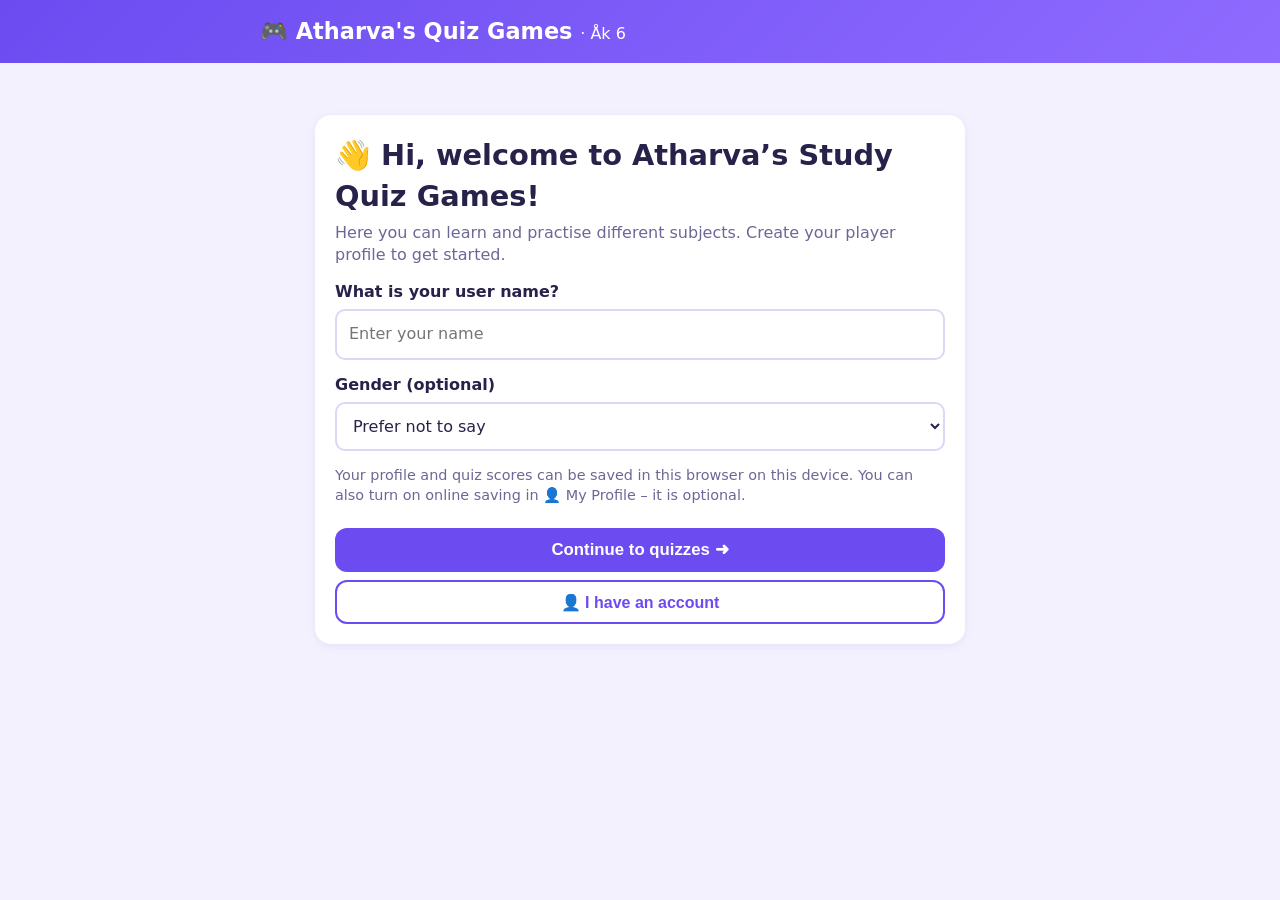
==== commit 9246fdeb: "updated Title" ====
--- a/index.html
+++ b/index.html
@@ -4,7 +4,170 @@
 <meta charset="utf-8">
 <meta name="viewport" content="width=device-width, initial-scale=1">
 <title>Atharva's Quiz Games</title>
-<link rel="stylesheet" href="styles.css">
+<style>
+  :root{
+    --bg:#f4f1ff; --card:#ffffff; --ink:#26224a; --muted:#6b6896;
+    --brand:#6c4cf1; --brand-dark:#5338d1; --good:#1c9c5b; --good-bg:#e5f7ee;
+    --bad:#d6403a; --bad-bg:#fdeceb; --line:#dcd7f5;
+  }
+  *{box-sizing:border-box}
+  body{margin:0;font-family:system-ui,-apple-system,"Segoe UI",Roboto,sans-serif;background:var(--bg);color:var(--ink);line-height:1.4}
+  header{background:linear-gradient(135deg,#6c4cf1,#8f6bff);color:#fff;padding:16px 20px}
+  .top{max-width:760px;margin:0 auto;display:flex;flex-wrap:wrap;gap:12px;align-items:center;justify-content:space-between}
+  h1{margin:0;font-size:1.4rem}
+  .player{display:flex;align-items:center;gap:8px;background:rgba(255,255,255,.18);padding:8px 12px;border-radius:12px}
+  .player label{font-size:.9rem}
+  .player input{border:0;border-radius:8px;padding:8px 10px;font-size:1rem;width:170px;max-width:42vw}
+  main{max-width:760px;margin:0 auto;padding:20px 16px 60px}
+  .card{background:var(--card);border-radius:16px;padding:20px;box-shadow:0 2px 10px rgba(60,40,140,.08);margin-bottom:16px}
+  h2{margin:0 0 6px}
+  .sub{color:var(--muted);margin:0 0 14px}
+  .menu-grid{display:grid;grid-template-columns:repeat(auto-fit,minmax(220px,1fr));gap:12px}
+  .menu-item{border:2px solid var(--line);border-radius:14px;padding:16px;background:#fff;text-align:left;cursor:pointer;font:inherit;color:inherit}
+  .menu-item:hover{border-color:var(--c,var(--brand));transform:translateY(-1px)}
+  .menu-item .tag{display:inline-block;background:var(--c,var(--brand));color:#fff;font-size:.75rem;font-weight:700;padding:2px 8px;border-radius:99px;margin-bottom:6px}
+  .menu-item strong{display:block;font-size:1.1rem}
+  .menu-item span.d{color:var(--muted);font-size:.9rem}
+  .new-badge{display:inline-block;background:#ffcf33;color:#5a3d00;font-size:.75rem;font-weight:800;padding:2px 8px;border-radius:99px;margin:0 0 6px 6px;transform:rotate(-3deg);box-shadow:0 1px 3px rgba(0,0,0,.15)}
+  .speak-btn{float:right;margin-left:8px;border:2px solid var(--line);background:#fff;border-radius:99px;width:40px;height:40px;font-size:1.15rem;line-height:1;cursor:pointer;padding:0}
+  .speak-btn:hover{border-color:var(--brand)}
+  .q-title{white-space:pre-line}
+  .done-mark{display:inline-block;background:#1c9c5b;color:#fff;font-size:.75rem;font-weight:700;padding:2px 8px;border-radius:99px;margin:0 0 6px 6px}
+  /* celebrations */
+  #confetti{position:fixed;inset:0;pointer-events:none;z-index:9999}
+  .cheer{font-size:1.6rem;font-weight:800;text-align:center;margin:6px 0 4px;animation:cheerPop .7s cubic-bezier(.2,1.6,.4,1) both}
+  .cheer.small{font-size:1.2rem}
+  @keyframes cheerPop{0%{transform:scale(.2) rotate(-8deg);opacity:0}100%{transform:scale(1) rotate(0);opacity:1}}
+  .score.bounce{animation:scoreBounce .9s ease both}
+  @keyframes scoreBounce{0%,100%{transform:scale(1)}30%{transform:scale(1.35)}60%{transform:scale(.95)}}
+  .q.wrong.shake{animation:shake .45s ease}
+  @keyframes shake{0%,100%{transform:translateX(0)}20%,60%{transform:translateX(-7px)}40%,80%{transform:translateX(7px)}}
+  .q.right.pop{animation:popIn .5s ease}
+  @keyframes popIn{0%{transform:scale(1)}40%{transform:scale(1.03)}100%{transform:scale(1)}}
+  @media (prefers-reduced-motion: reduce){.cheer,.score.bounce,.q.wrong.shake,.q.right.pop{animation:none}}
+  .q-pic{display:flex;justify-content:center;margin:0 0 12px}
+  .q-pic svg{width:100%;max-width:220px;height:auto;background:#f6f8ff;border-radius:12px}
+  .speak-btn.speaking{background:#efeaff;border-color:var(--brand)}
+  .q{border:2px solid var(--line);border-radius:14px;padding:14px;margin-bottom:14px}
+  .q.right{border-color:var(--good);background:var(--good-bg)}
+  .q.wrong{border-color:var(--bad);background:var(--bad-bg)}
+  .q-title{font-size:1.2rem;font-weight:700;margin-bottom:10px}
+  #readingPassage{border-left:5px solid #2b7bd9;background:var(--card, #fff)}
+  .q-title small{display:block;color:var(--muted);font-weight:600;font-size:.85rem;margin-bottom:2px}
+  .opts{display:grid;grid-template-columns:1fr 1fr;gap:10px}
+  .opt{display:flex;align-items:center;gap:8px;border:2px solid var(--line);border-radius:12px;padding:12px;background:#fff;cursor:pointer;font-size:1.05rem}
+  .opt:hover{border-color:var(--brand)}
+  .opt input{accent-color:var(--brand);width:18px;height:18px;flex:none}
+  .opt.selected{border-color:var(--brand);background:#efeaff}
+  .opt.correct{border-color:var(--good);background:#d3f2e2}
+  .opt.incorrect{border-color:var(--bad);background:#fbd9d7}
+  .locked .opt{cursor:default}
+  .opt.typein{grid-column:1/-1;cursor:text}
+  .opt.typein input{width:100%;height:auto;border:0;outline:none;background:transparent;font:inherit;color:inherit;padding:2px 0}
+  #homeTitle{cursor:pointer}
+  .fb{margin-top:10px;font-weight:600}
+  .fb.good{color:var(--good)} .fb.bad{color:var(--bad)}
+  .locked .q.fixing .opt:not(.incorrect){cursor:pointer}
+  .locked .q.fixing .opt.typein{cursor:text}
+  .fix-row{display:flex;flex-wrap:wrap;gap:8px;margin-top:10px}
+  .fix-row button.ghost{padding:8px 14px;font-size:.95rem}
+  button.primary{background:var(--brand);color:#fff;border:0;border-radius:12px;padding:12px 22px;font-size:1.05rem;font-weight:700;cursor:pointer}
+  button.primary:hover{background:var(--brand-dark)}
+  button.primary:disabled{opacity:.5;cursor:not-allowed}
+  button.ghost{background:#fff;color:var(--brand);border:2px solid var(--brand);border-radius:12px;padding:10px 18px;font-size:1rem;font-weight:700;cursor:pointer}
+  .actions{display:flex;flex-wrap:wrap;gap:10px;align-items:center}
+  .hint{color:var(--muted);font-size:.95rem}
+  .score{font-size:2.2rem;font-weight:800;margin:4px 0}
+  .review li{margin-bottom:8px}
+  .pad-tools{display:flex;flex-wrap:wrap;gap:8px;align-items:center;margin-bottom:10px}
+  .sw{width:32px;height:32px;border-radius:50%;border:3px solid #fff;box-shadow:0 0 0 2px var(--line);cursor:pointer;padding:0}
+  .sw.active{box-shadow:0 0 0 3px var(--brand)}
+  .tbtn{border:2px solid var(--line);background:#fff;border-radius:10px;padding:6px 10px;font:inherit;font-size:.9rem;cursor:pointer;color:inherit}
+  .tbtn.active{border-color:var(--brand);background:#efeaff}
+  #padCanvas{display:block;width:100%;height:300px;background:#fff;border:2px dashed var(--line);border-radius:12px;touch-action:none;cursor:crosshair}
+  .hidden{display:none !important}
+  .welcome{max-width:650px;margin:32px auto}
+  .welcome h2{font-size:1.8rem}
+  .welcome label{display:block;font-weight:700;margin:14px 0 6px}
+  .welcome input,.welcome select{width:100%;padding:12px;border:2px solid var(--line);border-radius:10px;font:inherit;background:#fff;color:var(--ink)}
+  .welcome .small{font-size:.9rem;color:var(--muted)}
+  .dash-nav{display:flex;flex-wrap:wrap;gap:8px;margin:0 0 16px}
+  .stat-grid{display:grid;grid-template-columns:repeat(auto-fit,minmax(130px,1fr));gap:10px;margin:14px 0}
+  .stat{background:#f3efff;border:1px solid var(--line);border-radius:12px;padding:14px}
+  .stat strong{display:block;font-size:1.5rem}
+  .data-table{width:100%;border-collapse:collapse;margin-top:12px}
+  .data-table th,.data-table td{text-align:left;padding:10px 8px;border-bottom:1px solid var(--line)}
+  .bar{height:12px;background:#e6e0ff;border-radius:99px;overflow:hidden;margin:8px 0}
+  .bar span{display:block;height:100%;background:var(--brand);width:0%}
+  @media (max-width:520px){.opts{grid-template-columns:1fr}}
+.profile-avatar-wrap{display:flex;align-items:center;gap:14px;margin:10px 0 18px}.profile-avatar{width:76px;height:76px;border-radius:50%;object-fit:cover;border:3px solid var(--line)}.leader-avatar{width:42px;height:42px;border-radius:50%;object-fit:cover;vertical-align:middle}
+  .acct{display:flex;align-items:center;gap:12px;border:2px solid var(--line);border-radius:12px;padding:10px;margin:8px 0;background:#fff}
+  .acct img{width:48px;height:48px;border-radius:50%;object-fit:cover;flex:none}
+  .acct .grow{flex:1;min-width:0}
+  .acct.now{border-color:var(--brand);background:#efeaff}
+  button.danger{background:#d6403a;color:#fff;border:0;border-radius:12px;padding:12px 22px;font-size:1.05rem;font-weight:700;cursor:pointer}
+  button.danger:hover{background:#b8322d}
+  /* ---- polish ---- */
+  .small{font-size:.9rem;color:var(--muted)}
+  .card > :last-child{margin-bottom:0}
+  button.primary,button.ghost,button.danger{display:inline-flex;align-items:center;justify-content:center;gap:6px;min-height:44px;line-height:1.2;transition:background .15s,border-color .15s,transform .1s}
+  button.primary:active:not(:disabled),button.ghost:active,button.danger:active{transform:scale(.97)}
+  button.ghost:hover{background:#efeaff}
+  button:disabled{cursor:not-allowed}
+  button:focus-visible,.menu-item:focus-visible,#homeTitle:focus-visible{outline:3px solid #b9a8ff;outline-offset:2px}
+  .opt:focus-within{box-shadow:0 0 0 3px #e2dbff}
+  .opt.typein:focus-within{border-color:var(--brand)}
+  input:focus,select:focus{outline:none;border-color:var(--brand) !important;box-shadow:0 0 0 3px #e2dbff}
+  .opt input:focus,.player input:focus{box-shadow:none}
+  #switchAccountBtn{color:var(--brand);font-weight:700;white-space:nowrap;border-color:#fff}
+  .player label{white-space:nowrap}
+  .menu-item{transition:border-color .15s,transform .15s,box-shadow .15s}
+  .menu-item:hover{box-shadow:0 4px 14px rgba(60,40,140,.10)}
+  .q{background:var(--card);box-shadow:0 2px 10px rgba(60,40,140,.05)}
+  .q-title{line-height:1.35}
+  .opt{min-height:50px;transition:border-color .15s,background .15s}
+  .fix-row button.ghost{min-height:38px}
+  .progress-row{display:flex;align-items:center;gap:10px;flex:1 1 260px}
+  .progress-row #progress{flex:1}
+  .panel-head{display:flex;flex-wrap:wrap;gap:10px 12px;align-items:center;justify-content:space-between;margin-bottom:8px}
+  .panel-head h2{margin:0}
+  .result-actions{display:flex;flex-wrap:wrap;gap:10px;margin-top:14px}
+  .score{line-height:1.1}
+  .stat{display:flex;flex-direction:column;gap:4px;color:var(--muted);font-size:.92rem}
+  .stat strong{color:var(--ink);overflow-wrap:anywhere}
+  .stat strong.txt{font-size:1.15rem}
+  .profile-avatar-wrap p{margin:4px 0 0}
+  #panelContent h3{margin:22px 0 8px}
+  #panelContent label{display:block;font-weight:700;margin:14px 0 6px}
+  #panelContent input:not([type=file]),#panelContent select{width:100%;padding:10px 12px;border:2px solid var(--line);border-radius:10px;font:inherit;background:#fff;color:var(--ink)}
+  #panelContent button.primary,#panelContent button.danger,#panelContent button.ghost{margin-top:12px}
+  input[type=file]{font:inherit;font-size:.9rem;color:var(--muted);width:100%}
+  input[type=file]::file-selector-button{font:inherit;font-weight:700;color:var(--brand);background:#fff;border:2px solid var(--brand);border-radius:10px;padding:8px 14px;margin-right:10px;cursor:pointer}
+  .panel-sec{border-top:1px solid var(--line);margin-top:24px;padding-top:4px}
+  .data-table th{font-size:.9rem;color:var(--muted)}
+  .acct button{min-height:38px}
+  .toasts{position:fixed;left:0;right:0;bottom:calc(16px + env(safe-area-inset-bottom));display:flex;flex-direction:column;align-items:center;gap:8px;pointer-events:none;z-index:50;padding:0 16px}
+  .toast{max-width:420px;background:var(--ink);color:#fff;padding:12px 18px;border-radius:14px;box-shadow:0 8px 24px rgba(30,20,80,.25);font-weight:600;font-size:.98rem;text-align:center;opacity:0;transform:translateY(12px);transition:opacity .25s,transform .25s}
+  .toast.show{opacity:1;transform:none}
+  .toast.good{background:var(--good)} .toast.bad{background:var(--bad)}
+  @media (max-width:520px){
+    header{padding:12px 16px}
+    h1{font-size:1.25rem}
+    .player{width:100%;padding:6px 8px}
+    .player input{flex:1;width:auto;max-width:none;min-width:0}
+    main{padding:14px 12px 60px}
+    .card{padding:16px}
+    .welcome{margin:8px auto}
+    .welcome h2{font-size:1.5rem}
+    .dash-nav{display:grid;grid-template-columns:1fr 1fr}
+    .dash-nav button.ghost{padding:10px 8px;font-size:.95rem}
+    .stat-grid .stat:last-child:nth-child(odd){grid-column:1/-1}
+    .data-table th,.data-table td{padding:8px 5px;font-size:.92rem}
+    .q-title{font-size:1.1rem}
+    .score{font-size:2rem}
+  }
+  @media (prefers-reduced-motion:reduce){*{transition:none !important}}
+</style>
 </head>
 <body>
 <header>
@@ -85,7 +248,6 @@
 
   <section id="quiz" class="hidden">
     <div class="card">
-      <button class="ghost" id="menuBtn" type="button" style="float:right;margin-left:8px">☰ Menu</button>
       <button type="button" class="speak-btn" id="soundBtn" title="Ljudeffekter på/av" aria-label="Sound effects on or off">🔔</button>
       <h2 id="quizTitle"></h2>
       <p class="sub" id="quizIntro"></p>
@@ -123,18 +285,3608 @@
     </div>
     <div class="card actions">
       <button class="ghost hidden" id="backBtn" type="button">⬅ Back</button>
+      <button class="primary" id="nextBtn" type="button" disabled>Next ➡</button>
+      <button class="primary hidden" id="checkBtn" type="button" disabled>✅ Check answers</button>
+      <button class="ghost hidden" id="againBtn" type="button">🔄 New quiz</button>
       <button class="ghost" id="padBtn" type="button">✏️ Sketch pad</button>
-      <span class="hint" id="progress" style="flex:1"></span>
-      <!-- Forward buttons sit on the right, where children expect "next" to be. -->
-      <button class="ghost hidden" id="againBtn" type="button">🔄 New quiz</button>
-      <button class="primary hidden" id="checkBtn" type="button" disabled>✅ Check answers</button>
-      <button class="primary" id="nextBtn" type="button" disabled>Next ➡</button>
+      <div class="progress-row">
+        <span class="hint" id="progress"></span>
+        <button class="ghost" id="menuBtn" type="button">Menu</button>
+      </div>
     </div>
   </section>
   </div>
 </main>
 <div class="toasts" id="toasts" role="status" aria-live="polite"></div>
 
-<script src="app.js" defer></script>
+<script>
+(function(){
+  var TOTAL = 10;
+  var $ = function(id){ return document.getElementById(id); };
+  var nameInput = $('playerName');
+  var current = null, questions = [], checked = false;
+  // Small pop-up message at the bottom of the screen. kind: '' | 'good' | 'bad'
+  function toast(msg, kind){
+    var box = $('toasts'); if (!box) return;
+    var t = document.createElement('div');
+    t.className = 'toast' + (kind ? ' ' + kind : ''); t.textContent = msg;
+    box.appendChild(t);
+    while (box.children.length > 3) box.removeChild(box.firstChild);
+    requestAnimationFrame(function(){ t.classList.add('show'); });
+    setTimeout(function(){ t.classList.remove('show'); setTimeout(function(){ t.remove(); }, 300); }, 2800);
+  }
+
+  // ---------- helpers ----------
+  function rnd(a, b){ return Math.floor(Math.random() * (b - a + 1)) + a; }
+  function shuffle(arr){
+    arr = arr.slice();
+    for (var i = arr.length - 1; i > 0; i--) {
+      var j = rnd(0, i), t = arr[i]; arr[i] = arr[j]; arr[j] = t;
+    }
+    return arr;
+  }
+  function fmt(n){ return String(n).replace(/\B(?=(\d{3})+(?!\d))/g, '\u00a0'); }   // Swedish style: 1 234 (a comma is a decimal sign)
+
+  // ---------- question banks ----------
+  // Each item: [question, correct answer, wrong 1, wrong 2, wrong 3]
+  var BANKS = {};
+
+  BANKS.no = [
+    ["Vad kallas processen där växter omvandlar ljus, vatten och koldioxid till socker och syre?", "Fotosyntes", "Förbränning", "Avdunstning", "Matsmältning"],
+    ["Vilken gas andas vi in som kroppen behöver?", "Syre", "Koldioxid", "Kväve", "Helium"],
+    ["Vad kallas djur som bara äter växter?", "Växtätare", "Rovdjur", "Allätare", "Nedbrytare"],
+    ["Vilket organ pumpar runt blodet i kroppen?", "Hjärtat", "Lungorna", "Levern", "Magsäcken"],
+    ["Vid vilken temperatur kokar vatten (vid havsnivå)?", "100 °C", "90 °C", "80 °C", "120 °C"],
+    ["Vad kallas det när vatten blir till is?", "Frysning", "Förångning", "Kondensation", "Smältning"],
+    ["Vilken planet ligger närmast solen?", "Merkurius", "Venus", "Mars", "Jorden"],
+    ["Vilken kraft drar föremål mot jordens mitt?", "Tyngdkraften", "Magnetism", "Friktion", "Elektricitet"],
+    ["Vilken del av växten tar upp vatten ur jorden?", "Roten", "Bladet", "Blomman", "Stammen"],
+    ["Vad står oftast först i en näringskedja?", "Växter", "Rovdjur", "Svampar", "Människor"],
+    ["Vad bildas när solljus bryts i regndroppar?", "Regnbåge", "Åska", "Dimma", "Blixt"],
+    ["Genom vilket av dessa kan ljud INTE färdas?", "Tomrum (vakuum)", "Luft", "Vatten", "Metall"],
+    ["Vilket material leder elektricitet bra?", "Koppar", "Gummi", "Plast", "Trä"],
+    ["Hur många ben har en insekt?", "6", "8", "4", "10"],
+    ["I vilken enhet mäter man kraft?", "Newton", "Meter", "Gram", "Sekund"],
+    ["Vad kallas tiden i livet då kroppen förändras från barn till vuxen?", "Puberteten", "Metamorfosen", "Växtperioden", "Fotosyntesen"],
+    ["Vilken energiform har en cyklist som rullar fram?", "Rörelseenergi", "Lägesenergi", "Kärnenergi", "Ljusenergi"],
+    ["Vilken energikälla är förnybar?", "Vindkraft", "Kol", "Olja", "Naturgas"],
+    ["Vad kallas månens olika utseenden under en månad?", "Månfaser", "Årstider", "Solförmörkelser", "Tidvatten"],
+    ["Vad orsakar årstiderna på jorden?", "Att jordaxeln lutar när jorden går runt solen", "Att jorden är närmare solen på sommaren", "Att månen flyttar sig", "Att solen blir starkare och svagare"]
+  ];
+
+
+  BANKS.biologi = [
+    ["Vilken process gör att växter använder solljus för att bilda socker?", "Fotosyntes", "Förbränning", "Kondensation", "Nedbrytning"],
+    ["Vilken del av växten tar främst upp vatten från marken?", "Rötterna", "Blommorna", "Bladen", "Frukten"],
+    ["Vad kallas ett djur som äter både växter och djur?", "Allätare", "Växtätare", "Rovdjur", "Nedbrytare"],
+    ["Vilken uppgift har lungorna?", "Att ta upp syre från luften", "Att pumpa runt blodet", "Att bryta ner maten", "Att rena blodet från alla ämnen"],
+    ["Vad visar en näringskedja?", "Vem som äter vem i naturen", "Hur vatten rinner i en flod", "Hur väder förändras", "Hur berg bildas"],
+    ["Vilka organismer hjälper till att bryta ner döda växter och djur?", "Svampar och bakterier", "Bara växtätare", "Bara fåglar", "Fjärilar och bin"],
+    ["Vad kallas den plats där en art lever?", "Livsmiljö", "Kretslopp", "Näringsämne", "Klimatzon"],
+    ["Vilket organ pumpar blod genom kroppen?", "Hjärtat", "Hjärnan", "Magsäcken", "Njurarna"],
+    ["Vad är biologisk mångfald?", "Variationen av olika arter och livsmiljöer", "Antalet bilar i ett område", "Hur varmt det är på sommaren", "Mängden salt i havet"],
+    ["Varför är pollinerande insekter viktiga för många växter?", "De hjälper växter att bilda frön och frukter", "De gör att växter inte behöver vatten", "De gör jorden till sten", "De hindrar allt fröbildande"]
+  ];
+
+  BANKS.fysik = [
+    ["Vilken enhet används för att mäta kraft?", "Newton", "Meter", "Liter", "Gram"],
+    ["Vad får en kompassnål att ställa in sig mot norr?", "Jordens magnetfält", "Ljudvågor", "Solens värme", "Lufttrycket"],
+    ["Vilken energikälla är förnybar?", "Vindkraft", "Kol", "Olja", "Naturgas"],
+    ["Vad behöver ljud för att kunna färdas?", "Ett material, till exempel luft eller vatten", "Alltid vakuum", "Bara solljus", "Bara elektricitet"],
+    ["Vad händer med de flesta material när de värms upp?", "De utvidgar sig", "De försvinner", "De blir alltid magnetiska", "De får ingen förändring alls"],
+    ["Vilken kraft gör att föremål faller mot marken?", "Tyngdkraft", "Friktion", "Magnetism", "Luftmotstånd"],
+    ["Vad kallas energi som ett föremål har på grund av sin rörelse?", "Rörelseenergi", "Lägesenergi", "Kemisk energi", "Ljudenergi"],
+    ["Vilket material leder elektricitet bra?", "Koppar", "Gummi", "Plast", "Torrt trä"],
+    ["Vad händer med ljuset när det studsar mot en spegel?", "Det reflekteras", "Det fryser", "Det förvandlas till ljud", "Det försvinner alltid"],
+    ["Varför har vi årstider på jorden?", "Jordaxeln lutar när jorden kretsar runt solen", "Månen täcker solen varje årstid", "Solen slocknar på vintern", "Jorden slutar rotera på vintern"]
+  ];
+
+  BANKS.kemi = [
+    ["Vilka tre former kan vatten vanligtvis finnas i?", "Fast, flytande och gas", "Metall, sten och trä", "Syra, salt och sand", "Ljus, ljud och värme"],
+    ["Vad kallas det när flytande vatten blir till vattenånga?", "Avdunstning", "Frysning", "Smältning", "Kondensation"],
+    ["Vilket av följande är ett grundämne?", "Syre", "Vatten", "Koksalt", "Socker"],
+    ["Vad är en blandning?", "Två eller flera ämnen som finns tillsammans", "Ett ämne som alltid består av en sorts atom", "Bara rent vatten", "Ett ämne utan partiklar"],
+    ["Vad händer när is smälter?", "Den övergår från fast form till flytande form", "Den blir till syre", "Den övergår direkt till sten", "Den blir alltid varmare än kokande vatten"],
+    ["Vilken gas behöver människor för cellernas förbränning?", "Syre", "Helium", "Vätgas", "Neon"],
+    ["Vad är pH-skalan till för?", "Att beskriva hur surt eller basiskt något är", "Att mäta längd", "Att mäta ljudstyrka", "Att räkna atomer i ett rum"],
+    ["Vilket ämne bildas när järn rostar tillsammans med syre och vatten?", "Rost", "Socker", "Koksalt", "Koldioxid"],
+    ["Vad kallas ett ämne som består av bara en sorts atomer?", "Grundämne", "Lösning", "Blandning", "Legering"],
+    ["Vilken metod kan användas för att skilja sand från vatten?", "Filtrering", "Magnetisering", "Frysning av sanden", "Ljudisolering"]
+  ];
+
+  BANKS.noak6 = [
+    ["Vad är en atom?", "En mycket liten byggsten som ämnen består av", "En sorts cell som bara finns i växter", "En energikälla i vinden", "En del av en näringskedja"],
+    ["Vad kallas det när vatten cirkulerar mellan hav, luft och land?", "Vattnets kretslopp", "Kretsloppet för järn", "Näringskedjan", "Fotosyntesen"],
+    ["Vilken gas tar växter upp vid fotosyntesen?", "Koldioxid", "Helium", "Vätgas", "Neon"],
+    ["Vad mäter man temperatur med?", "Termometer", "Våg", "Kompass", "Stoppur"],
+    ["Vilket av dessa är ett exempel på en kemisk reaktion?", "Järn rostar", "Is smälter", "Vatten fryser", "Papper klipps i bitar"],
+    ["Vad händer i en enkel elektrisk krets när strömbrytaren öppnas?", "Strömmen bryts", "Batteriet blir större", "Lampan får mer ström", "Ledningarna blir till magneter"],
+    ["Vad är ett ekosystem?", "Levande organismer och deras miljö som samspelar", "Bara alla djur i en djurpark", "En karta över jordens berg", "Ett ämne i ett laboratorium"],
+    ["Vad kallas en förändring där ett ämne blir ett annat ämne?", "Kemisk reaktion", "Smältning", "Avdunstning", "Ljudreflektion"],
+    ["Vilken energiform kommer direkt från solen och kan få solceller att producera el?", "Ljusenergi", "Ljudenergi", "Rörelseenergi från månen", "Kärnenergi från jorden"],
+    ["Vilket är ett sätt att minska människans klimatpåverkan?", "Använda energi effektivare och välja förnybar energi", "Slösa mer elektricitet", "Bränna mer kol", "Kasta allt avfall i naturen"]
+  ];
+
+
+  BANKS.geografi = [
+    ["Vad visar en karta?", "Platser och områden", "Bara väder", "Bara historia", "Bara befolkning"],
+    ["Vad kallas jordens modell?", "Globus", "Kompass", "Termometer", "Kikare"],
+    ["Vilken världsdel ligger Sverige i?", "Europa", "Asien", "Afrika", "Sydamerika"],
+    ["Vad är ekvatorn?", "En tänkt linje runt jordens mitt", "En flod i Europa", "Ett berg i Sverige", "En sorts karta"],
+    ["Vad visar en kartas teckenförklaring?", "Vad symbolerna betyder", "Hur gammal kartan är", "Vem som bor där", "Vädret i morgon"],
+    ["Vilket väderstreck ligger oftast överst på en vanlig karta?", "Norr", "Söder", "Öster", "Väster"],
+    ["Vad är en naturresurs?", "Något från naturen som människor använder", "En sorts stad", "En karta över vägar", "Ett politiskt parti"],
+    ["Vad kallas människor som flyttar från landsbygd till stad?", "Urbanisering", "Nederbörd", "Erosion", "Industrialisering"],
+    ["Vilken är världens största ocean?", "Stilla havet", "Atlanten", "Indiska oceanen", "Norra ishavet"],
+    ["Vad beskriver klimat?", "Vädret under lång tid", "Vädret just denna minut", "Bara vindstyrkan", "Bara temperaturen en dag"]
+  ];
+
+  BANKS.religion = [
+    ["Vilka räknas ofta som de fem världsreligionerna?", "Kristendom, islam, judendom, hinduism och buddhism", "Kristendom, demokrati, islam, historia och hinduism", "Judendom, geografi, buddhism, fysik och islam", "Hinduism, kemi, islam, buddhism och politik"],
+    ["Vad heter kristendomens heliga skrift?", "Bibeln", "Koranen", "Toran", "Vedaskrifterna"],
+    ["Vad heter islams heliga bok?", "Koranen", "Bibeln", "Toran", "Tripitaka"],
+    ["Vad heter judendomens heliga skrift?", "Toran", "Koranen", "Bibeln", "Tripitaka"],
+    ["Vilken religion förknippas med högtiden Diwali?", "Hinduism", "Kristendom", "Judendom", "Islam"],
+    ["Vad kallas buddhismens grundare?", "Buddha", "Jesus", "Muhammed", "Mose"],
+    ["Vad är en moské?", "En plats där muslimer samlas för bön", "En judisk helig skrift", "En kristen högtid", "En buddhistisk symbol"],
+    ["Vad är en synagoga?", "En judisk gudstjänstlokal", "En kyrka", "En moské", "Ett hinduiskt tempel"],
+    ["Vad betyder religionsfrihet?", "Att människor får välja och utöva religion eller avstå", "Att alla måste ha samma religion", "Att religion bara får finnas hemma", "Att staten väljer religion åt alla"],
+    ["Vad är en högtid?", "En särskild dag eller period som firas", "En typ av karta", "En lag i riksdagen", "En naturresurs"]
+  ];
+
+  BANKS.hallbar = [
+    ["Vad betyder hållbar utveckling?", "Att möta dagens behov utan att förstöra framtida generationers möjligheter", "Att använda alla resurser så snabbt som möjligt", "Att bara bygga fler vägar", "Att sluta samarbeta mellan länder"],
+    ["Vilka brukar vara de tre delarna av hållbar utveckling?", "Ekologisk, social och ekonomisk", "Lokal, digital och historisk", "Varm, kall och tempererad", "Politisk, geografisk och språklig"],
+    ["Vilket är ett exempel på återbruk?", "Använda en sak igen i stället för att slänga den", "Köpa nytt varje dag", "Slänga allt i restavfall", "Låta lampor vara tända i tomma rum"],
+    ["Vilken energikälla är förnybar?", "Vindkraft", "Kol", "Olja", "Naturgas"],
+    ["Varför är biologisk mångfald viktig?", "Den hjälper ekosystem att fungera och bli mer tåliga", "Den gör att alla arter blir likadana", "Den stoppar allt väder", "Den gör naturresurser obegränsade"],
+    ["Vad kan minska matsvinn?", "Planera inköp och ta vara på rester", "Köpa mer mat än man behöver", "Slänga mat efter varje måltid", "Förvara all mat utan hänsyn till datum"],
+    ["Vad är en växthusgas?", "En gas som håller kvar värme i atmosfären", "En gas som bara finns i växthus", "En gas som stoppar allt solljus", "En gas som gör vatten till salt"],
+    ["Vilket transportsätt ger oftast lägre utsläpp per person på korta resor?", "Gå eller cykla", "Åka ensam i bil", "Flyga", "Köra motorcykel ensam"],
+    ["Vad innebär rättvis handel i stora drag?", "Att försöka ge producenter rimliga villkor och ersättning", "Att alltid välja den billigaste varan", "Att stoppa all handel", "Att bara köpa lokala saker"],
+    ["Vilket av FN:s globala mål handlar om rent vatten och sanitet?", "Mål 6", "Mål 2", "Mål 10", "Mål 16"]
+  ];
+
+  BANKS.ak6 = [
+    ["Vad heter Sveriges lagstiftande församling?", "Riksdagen", "Regeringen", "Högsta domstolen", "Polisen"],
+    ["Hur ofta hålls val till Sveriges riksdag?", "Vart fjärde år", "Varje år", "Vartannat år", "Vart sjätte år"],
+    ["Vad innebär demokrati?", "Folket kan påverka genom val och andra demokratiska rättigheter", "En person bestämmer allt", "Ingen får uttrycka åsikter", "Lagar gäller bara ibland"],
+    ["Vad handlar barnkonventionen om?", "Barns rättigheter", "Regler för handel mellan vuxna", "Hur man ritar kartor", "Regler för sport"],
+    ["Ungefär när var vikingatiden i Norden?", "800–1050 e.Kr.", "100–400 f.Kr.", "1500–1700", "1900-talet"],
+    ["Vilken kung blev kung i Sverige år 1523?", "Gustav Vasa", "Karl XII", "Oscar II", "Gustav III"],
+    ["Vad kallas perioden då fabriker och maskiner förändrade samhället?", "Industrialiseringen", "Vikingatiden", "Medeltiden", "Istiden"],
+    ["Vad är en kommun?", "Ett lokalt område med egen politisk styrning", "En världsdel", "En domstol i hela Europa", "En religion"],
+    ["Vad är FN:s huvudsyfte?", "Att främja fred och samarbete mellan länder", "Att bestämma alla länders lagar", "Att styra alla skolor", "Att ordna alla val"],
+    ["Vad betyder mänskliga rättigheter?", "Grundläggande rättigheter som alla människor har", "Rättigheter som bara vissa människor har", "Regler som bara gäller barn", "Lagar som bara gäller i Sverige"]
+  ];
+
+  BANKS.so = [
+    ["Vad heter Sveriges huvudstad?", "Stockholm", "Göteborg", "Malmö", "Uppsala"],
+    ["Vilken är Sveriges största sjö?", "Vänern", "Vättern", "Mälaren", "Siljan"],
+    ["Vilket hav ligger öster om Sverige?", "Östersjön", "Nordsjön", "Atlanten", "Medelhavet"],
+    ["Vad heter Sveriges högsta berg?", "Kebnekaise", "Åreskutan", "Sylarna", "Städjan"],
+    ["Vilket folk har traditionellt arbetat som renskötare i norra Sverige?", "Samerna", "Finnarna", "Romerna", "Vikingarna"],
+    ["Ungefär när var vikingatiden?", "800–1050 e.Kr.", "100–400 f.Kr.", "1500–1700", "1900-talet"],
+    ["Vilken kung blev Sveriges kung 1523?", "Gustav Vasa", "Karl XII", "Gustav II Adolf", "Oscar II"],
+    ["Hur ofta är det val till riksdagen?", "Vart fjärde år", "Varje år", "Vart tionde år", "Vart andra år"],
+    ["Vad heter Sveriges lagstiftande församling?", "Riksdagen", "Regeringen", "Kommunfullmäktige", "Högsta domstolen"],
+    ["Vem är Sveriges statschef?", "Kungen", "Statsministern", "Talmannen", "Landshövdingen"],
+    ["Vad är Norges huvudstad?", "Oslo", "Bergen", "Helsingfors", "Köpenhamn"],
+    ["Vad är Finlands huvudstad?", "Helsingfors", "Åbo", "Tammerfors", "Reykjavik"],
+    ["Hur många kontinenter brukar man räkna?", "7", "5", "6", "9"],
+    ["Vilken kontinent är störst till ytan?", "Asien", "Afrika", "Europa", "Nordamerika"],
+    ["Vad är FN:s huvuduppgift?", "Att arbeta för fred och samarbete mellan länder", "Att sälja varor", "Att arrangera OS", "Att bestämma Sveriges lagar"],
+    ["Vad handlar barnkonventionen om?", "Att alla barn har rättigheter", "Att barn måste arbeta", "Att bara pojkar får gå i skolan", "Att barn bestämmer lagarna"],
+    ["Vad kallas ett styrelseskick där folket väljer ledare genom val?", "Demokrati", "Diktatur", "Anarki", "Envälde"],
+    ["Vad heter judendomens heliga skrift?", "Toran", "Koranen", "Bibeln", "Vedaskrifterna"],
+    ["Vad heter islams heliga bok?", "Koranen", "Bibeln", "Toran", "Tripitaka"],
+    ["Vilken religion grundades av Buddha?", "Buddhism", "Hinduism", "Islam", "Kristendom"],
+    ["Vilket land har Paris som huvudstad?", "Frankrike", "Italien", "Spanien", "Tyskland"],
+    ["Hur många län är Sverige indelat i?", "21", "15", "25", "30"],
+    ["Vad kallas perioden på 1800-talet då fabriker och maskiner tog över i Sverige?", "Industrialiseringen", "Vikingatiden", "Istiden", "Stormaktstiden"]
+  ];
+
+  BANKS.svenska = [
+    ["Vilket ord är ett substantiv?", "bord", "springa", "snabb", "snabbt"],
+    ["Vilket ord är ett verb?", "springer", "hund", "grön", "under"],
+    ["Vilket ord är ett adjektiv?", "stor", "bil", "ätit", "och"],
+    ["Vilket ord betyder ungefär samma som \"glad\"?", "lycklig", "ledsen", "arg", "trött"],
+    ["Vad är motsatsen till \"stark\"?", "svag", "snabb", "stor", "hård"],
+    ["Vilket ord är rättstavat?", "kyckling", "chyckling", "tjyckling", "kyckkling"],
+    ["Vilken ordklass är ordet \"och\"?", "Konjunktion", "Substantiv", "Verb", "Adjektiv"],
+    ["Vilket ord rimmar på \"katt\"?", "hatt", "fisk", "bok", "mus"],
+    ["Vilket skiljetecken sätter man sist i en fråga?", "Frågetecken", "Punkt", "Kommatecken", "Utropstecken"],
+    ["Vilken tid är meningen \"Jag åt frukost igår\"?", "Dåtid", "Nutid", "Framtid", "Imperativ"],
+    ["Vad är plural av \"en bok\"?", "böcker", "boker", "bokar", "bokor"],
+    ["Vilket ord är ett sammansatt ord?", "skolväska", "och", "snabbt", "springer"],
+    ["Vad är plural av \"en flicka\"?", "flickor", "flickar", "flickan", "flickors"],
+    ["Vilken mening är rätt skriven?", "Jag har inte gjort läxan.", "Jag har inte gjorde läxan.", "Jag har inte göra läxan.", "Jag inte har gjort läxan."],
+    ["Vad kallas den som skriver en bok?", "Författare", "Illustratör", "Förläggare", "Bibliotekarie"],
+    ["Vad ska en mening börja med?", "Stor bokstav", "Liten bokstav", "Siffra", "Kommatecken"],
+    ["Vad är motsatsen till \"tidig\"?", "sen", "snabb", "ung", "kort"],
+    ["Vilket ord betyder ungefär samma som \"snabb\"?", "rask", "långsam", "trött", "stor"],
+    ["Vilket ord är ett adverb?", "snabbt", "snabb", "snabba", "snabbhet"],
+    ["Vilket ord är ett pronomen?", "hon", "bord", "gå", "stor"]
+  ];
+
+  BANKS.engelska = [
+    ["What is \"hund\" in English?", "dog", "cat", "horse", "cow"],
+    ["Which word means \"tack\"?", "thanks", "sorry", "please", "hello"],
+    ["Choose the correct word: She ___ a student.", "is", "are", "am", "be"],
+    ["What is the opposite of \"big\"?", "small", "tall", "old", "fast"],
+    ["What is the past tense of \"go\"?", "went", "goed", "gone", "going"],
+    ["What is the plural of \"child\"?", "children", "childs", "childes", "childrens"],
+    ["What is \"vecka\" in English?", "week", "weak", "wick", "month"],
+    ["Which word is a colour?", "blue", "chair", "run", "happy"],
+    ["Choose the correct word: I ___ breakfast every morning.", "eat", "eats", "eating", "ate"],
+    ["What is \"tisdag\" in English?", "Tuesday", "Thursday", "Wednesday", "Monday"],
+    ["Which one is a fruit?", "apple", "carrot", "potato", "bread"],
+    ["Choose the correct word: There ___ two books on the table.", "are", "is", "am", "be"],
+    ["What is \"skola\" in English?", "school", "shoe", "ship", "shop"],
+    ["What does \"beautiful\" mean in Swedish?", "vacker", "stor", "liten", "gammal"],
+    ["Which word means \"igår\"?", "yesterday", "tomorrow", "today", "tonight"],
+    ["Choose the correct word: He ___ football every Saturday.", "plays", "play", "playing", "played"],
+    ["Which number is \"fifteen\"?", "15", "50", "5", "14"],
+    ["What is \"fönster\" in English?", "window", "door", "wall", "floor"],
+    ["Choose the correct word: ___ old are you?", "How", "What", "Who", "Where"],
+    ["What is the past tense of \"buy\"?", "bought", "buyed", "boughten", "buying"],
+    ["Which sentence is correct?", "I have two brothers.", "I has two brothers.", "I haves two brothers.", "I am two brothers."]
+  ];
+
+  BANKS.teknik = [
+    ["Vilken enkel maskin är en sax?", "Hävstång", "Lutande plan", "Skruv", "Hjul"],
+    ["Vilken enkel maskin är en rutschkana?", "Lutande plan", "Hävstång", "Kil", "Remskiva"],
+    ["Vad gör en strömbrytare?", "Bryter eller sluter en elektrisk krets", "Skapar el", "Lagrar el", "Mäter el"],
+    ["Vilket material leder elektricitet bäst?", "Metall", "Plast", "Gummi", "Trä"],
+    ["Vad kallas en serie instruktioner för att lösa ett problem?", "Algoritm", "Virus", "Skärm", "Kabel"],
+    ["Vad betyder det att programmera?", "Att skriva instruktioner som en dator följer", "Att reparera en dator", "Att köpa ett spel", "Att ladda en mobil"],
+    ["Vilken form är starkast i konstruktioner som broar?", "Triangeln", "Kvadraten", "Cirkeln", "Rektangeln"],
+    ["Vad gör ett batteri?", "Lagrar energi som kan ge elektrisk ström", "Är en slags magnet", "Är en kabel", "Är ett lysrör"],
+    ["Vad måste en elektrisk krets vara för att lampan ska lysa?", "Sluten", "Öppen", "Avbruten", "Avstängd"],
+    ["Vad används kugghjul till?", "Att överföra rörelse", "Att skapa ljud", "Att lysa", "Att kyla"],
+    ["Vilket av dessa sorterar man som metallförpackning?", "Konservburk", "Mjölkkartong", "Plastflaska", "Tidning"],
+    ["Vad uppfann Alfred Nobel?", "Dynamit", "Telefonen", "Glödlampan", "Ångmaskinen"],
+    ["Vem brukar tillskrivas uppfinningen av telefonen?", "Alexander Graham Bell", "Thomas Edison", "Alfred Nobel", "Isaac Newton"],
+    ["Vad kallas den första testversionen av en produkt?", "Prototyp", "Reklam", "Förpackning", "Garanti"],
+    ["Vilken energikälla använder solceller?", "Solljus", "Vind", "Vatten", "Kol"],
+    ["Vad gör en generator?", "Omvandlar rörelseenergi till elektricitet", "Gör el till värme", "Tar bort el", "Mäter el"],
+    ["Vad används en hävstång till?", "Att förstärka kraften, t.ex. lyfta tunga saker", "Att ge ljus", "Att lagra el", "Att mäta tid"],
+    ["Vilket av dessa är ett lutande plan?", "En ramp", "En cykel", "En lampa", "En sax"],
+    ["I vilken enhet mäter man elektrisk spänning?", "Volt", "Ampere", "Meter", "Kilo"],
+    ["I vilken enhet mäter man strömstyrka?", "Ampere", "Volt", "Gram", "Liter"]
+  ];
+
+  // Läsförståelse: a new random text is selected every time the category is opened.
+  var READING_PASSAGES = [
+    {title:'Den försvunna nyckeln', text:'När Mira kom hem från skolan märkte hon att nyckeln till cykelförrådet var borta. Hon tömde ryggsäcken på hallgolvet och letade mellan böcker, pennor och gympakläder. Nyckeln fanns inte där. Mira försökte minnas när hon hade använt den senast. På morgonen hade hon låst cykeln och sedan stoppat nyckeln i jackfickan. Hon tog fram jackan och kände i fickan, men den var tom. Då ringde hennes kompis Sam och berättade att han hade hittat en nyckel vid skolans cykelställ. Mira cyklade tillbaka med sin mamma. Nyckeln låg i Sams hand, och Mira tackade honom glatt.', questions:[
+      ['Vad upptäckte Mira när hon kom hem?','Att nyckeln var borta','Att cykeln var trasig','Att hon glömt sin ryggsäck','Att Sam hade ringt läraren'],
+      ['Var letade Mira först?','I ryggsäcken','I kylskåpet','Under cykeln','I klassrummet'],
+      ['När hade hon senast använt nyckeln?','På morgonen när hon låste cykeln','På kvällen dagen innan','Efter skolan','På helgen'],
+      ['Var brukade hon ha nyckeln?','I jackfickan','I pennfodralet','I skorna','I cykelkorgen'],
+      ['Vem ringde Mira?','Sam','Hennes lärare','Hennes granne','Hennes pappa'],
+      ['Var hittades nyckeln?','Vid skolans cykelställ','I matsalen','På biblioteket','Utanför Miras hus'],
+      ['Hur kände sig Mira när hon fick tillbaka nyckeln?','Glad och tacksam','Arg och besviken','Rädd och orolig','Trött och uttråkad'] ]},
+    {title:'En dag vid sjön', text:'På lördagen åkte familjen till en liten sjö nära skogen. Vädret var varmt, men några moln syntes långt borta. Pappa bredde ut en filt medan Noor och hennes lillebror letade efter platta stenar vid vattenkanten. De kastade stenarna så att de studsade över ytan. Efter en stund såg Noor en fågel som dök ner i vattnet och kom upp med en liten fisk. Mamma påminde barnen om att inte lämna något skräp efter sig. Innan de åkte hem samlade de ihop allt papper och alla förpackningar. Noor tyckte att utflykten varit fin, särskilt eftersom de hade hjälpt till att hålla platsen ren.', questions:[
+      ['Vilken dag åkte familjen till sjön?','Lördag','Måndag','Onsdag','Söndag kväll'],
+      ['Var låg sjön?','Nära skogen','Mitt i staden','Bakom skolan','Vid havet'],
+      ['Vad letade Noor och hennes bror efter?','Platta stenar','Snäckor','Svampar','Fjädrar'],
+      ['Vad gjorde fågeln?','Dök och fångade en fisk','Byggde ett bo','Flög in i skogen','Simmade till stranden'],
+      ['Vad påminde mamma barnen om?','Att inte lämna skräp','Att inte bada','Att mata fåglarna','Att samla stenar i en påse'],
+      ['Vad gjorde familjen innan de åkte hem?','Samlade ihop skräpet','Tände en brasa','Byggde en brygga','Plockade blommor'],
+      ['Varför tyckte Noor att utflykten var extra fin?','De hjälpte till att hålla platsen ren','De fick köpa glass','De hittade en skatt','Det började snöa'] ]},
+    {title:'Bibliotekets hemliga hörn', text:'Leo brukade gå till biblioteket efter skolan på tisdagar. En dag upptäckte han en smal dörr bakom en hög bokhylla. Dörren stod lite på glänt, och genom springan kunde han se ett litet rum med en fåtölj och en lampa. Bibliotekarien berättade att rummet tidigare hade varit en läsplats för barn, men att det sällan användes numera. Leo frågade om han fick göra i ordning det. Under flera veckor hjälpte han till att sortera böcker, lägga dit kuddar och sätta upp teckningar. När rummet öppnade kom många barn dit för att läsa i lugn och ro. Leo var stolt över att ha gjort biblioteket lite mysigare.', questions:[
+      ['När brukade Leo gå till biblioteket?','På tisdagar efter skolan','Varje morgon','På söndagskvällar','På fredagar före skolan'],
+      ['Vad upptäckte han bakom bokhyllan?','En smal dörr','Ett fönster','En trappa','En låda med leksaker'],
+      ['Vad fanns i det lilla rummet?','En fåtölj och en lampa','Ett skrivbord och en dator','En säng och ett skåp','En soffa och en tv'],
+      ['Vad hade rummet varit tidigare?','En läsplats för barn','Ett personalrum','Ett förråd för mat','Ett klassrum'],
+      ['Hur hjälpte Leo till?','Han sorterade böcker och gjorde rummet fint','Han målade hela biblioteket','Han byggde en ny bokhylla','Han lånade hem alla böcker'],
+      ['Vad hände när rummet öppnade?','Många barn kom dit för att läsa','Biblioteket stängde','Alla böcker försvann','Rummet blev ett café'],
+      ['Hur kände sig Leo?','Stolt','Besviken','Förvirrad','Rädd'] ]},
+    {title:'Robotklubben', text:'Skolan startade en robotklubb där eleverna fick bygga små robotar. Amina ville vara med eftersom hon gillade att lösa problem. Den första roboten skulle följa en svart linje på golvet. Gruppen monterade sensorer under roboten, men den svängde åt fel håll varje gång linjen böjde sig. I stället för att ge upp testade eleverna olika inställningar och skrev om en del av programmet. Till slut följde roboten hela banan utan att stanna. Läraren förklarade att misstag är en viktig del av lärandet. Amina gick hem och berättade att hon hade lärt sig mer av försöken än av att bara läsa instruktionerna.', questions:[
+      ['Varför ville Amina vara med i robotklubben?','Hon gillade att lösa problem','Hon ville slippa lektioner','Hon behövde låna en dator','Hon ville vinna en tävling direkt'],
+      ['Vad skulle roboten följa?','En svart linje','En röd boll','En ljudsignal','En blå lampa'],
+      ['Var monterade gruppen sensorerna?','Under roboten','På väggen','På robotens tak','På golvet bredvid banan'],
+      ['Vad gick fel i början?','Roboten svängde åt fel håll','Roboten blev för stor','Linjen försvann','Batteriet var för tungt'],
+      ['Vad gjorde eleverna när det inte fungerade?','Testade inställningar och ändrade programmet','Slutade direkt','Köpte en ny robot','Bad någon annan göra allt'],
+      ['Vad sa läraren om misstag?','De är en viktig del av lärandet','De betyder att man inte kan lära sig','De ska alltid undvikas','De spelar ingen roll alls'],
+      ['Vad lärde sig Amina?','Att hon lärde sig mycket genom att försöka','Att instruktioner aldrig behövs','Att robotar inte kan följa linjer','Att programmering är omöjligt'] ]},
+    {title:'Växthuset på taket', text:'På taket till ett högt hus i staden fanns ett litet växthus. Där odlade grannarna tomater, sallad och örter tillsammans. Varje familj hade en egen odlingslåda, men alla hjälptes åt att vattna när det var varmt. En sommar blev det ovanligt torrt och vattnet behövde användas försiktigt. Barnen föreslog att de skulle samla regnvatten i tunnor när det kom en skur. De satte också små skyltar på plantorna så att alla visste vad som växte var. När tomaterna blev mogna ordnade grannarna en gemensam middag. De upptäckte att odlingen inte bara gav mat, utan också gjorde att människor som knappt kände varandra började prata och samarbeta.', questions:[
+      ['Var låg växthuset?','På taket till ett hus','I en källare','Vid en strand','I skolans matsal'],
+      ['Vad odlade grannarna?','Tomater, sallad och örter','Äpplen och päron','Vete och ris','Bara blommor'],
+      ['Hur hjälptes familjerna åt?','De vattnade när det var varmt','De köpte nya lådor varje vecka','De flyttade plantorna varje dag','De stängde växthuset på sommaren'],
+      ['Varför behövde vattnet användas försiktigt?','Sommaren var ovanligt torr','Växthuset var för kallt','Det regnade hela tiden','Tunnorna var för stora'],
+      ['Vad föreslog barnen?','Att samla regnvatten i tunnor','Att sluta odla','Att bara köpa grönsaker','Att ta bort skyltarna'],
+      ['Vad gjorde grannarna när tomaterna var mogna?','Ordna en gemensam middag','Sålde hela huset','Byggde ett nytt tak','Slängde tomaterna'],
+      ['Vad gav odlingen förutom mat?','Gemenskap och samarbete','Mer trafik','Färre samtal','Mindre dagsljus'] ]},
+    {title:'Tåget som väntade', text:'När Elias kom till stationen visade tavlan att tåget var försenat med tjugo minuter. Först suckade han, eftersom han skulle träffa sin kusin och redan var lite sen. Han satte sig på en bänk och såg en äldre man försöka lyfta en tung resväska upp på hyllan. Elias frågade om han kunde hjälpa till och lyfte väskan på plats. Mannen tackade och berättade att han skulle besöka sitt barnbarn. Medan de pratade ropade högtalaren ut att tåget snart skulle komma. Elias upptäckte att väntan inte känts lika lång som han trott. Han skickade ett meddelande till sin kusin och gick sedan mot perrongen.', questions:[
+      ['Hur länge var tåget försenat?','Tjugo minuter','Fem minuter','En timme','Två timmar'],
+      ['Vem skulle Elias träffa?','Sin kusin','Sin lärare','En läkare','Sin granne'],
+      ['Vad försökte den äldre mannen göra?','Lyfta en tung resväska','Hitta sin hund','Läsa en karta','Köpa en biljett åt Elias'],
+      ['Hur hjälpte Elias mannen?','Han lyfte väskan på hyllan','Han bar mannen till tåget','Han köpte en ny väska','Han ringde polisen'],
+      ['Vem skulle mannen besöka?','Sitt barnbarn','Sin chef','En gammal lärare','Sin kusin'],
+      ['Vad meddelade högtalaren?','Att tåget snart skulle komma','Att stationen skulle stänga','Att alla tåg var inställda','Att Elias hade tappat sin biljett'],
+      ['Varför kändes väntan kortare?','Elias pratade med mannen och hjälpte honom','Han somnade på bänken','Han gick hem igen','Tåget kom direkt'] ]},
+    {title:'Skolans bytesdag', text:'Klass 6B bestämde sig för att ordna en bytesdag. I stället för att köpa nya saker kunde eleverna ta med böcker, spel och kläder som de inte längre använde. För varje sak behövde de kontrollera att den var hel och ren. På dagen ställdes borden upp i skolans aula och eleverna fick byta till sig något annat. Några tog med sig saker hem, medan andra valde att skänka det som blev över till en lokal hjälporganisation. Läraren pratade om hur återanvändning kan minska avfall och spara resurser. Efteråt tyckte klassen att det hade varit roligt att ge gamla saker en ny chans.', questions:[
+      ['Vad ordnade klass 6B?','En bytesdag','En idrottstävling','En konsert','En filmkväll'],
+      ['Vilka saker fick eleverna ta med?','Böcker, spel och kläder','Bara mat','Bara skolbänkar','Nya mobiltelefoner'],
+      ['Vad skulle de kontrollera före bytet?','Att sakerna var hela och rena','Att sakerna var dyra','Att allt var av samma färg','Att sakerna var nya'],
+      ['Var stod borden?','I skolans aula','I gymnastiksalen','På skolgårdens tak','I bibliotekets källare'],
+      ['Vad gjorde några elever med saker som blev över?','Skänkte dem till en hjälporganisation','Slängde allt i skogen','Gömde dem i klassrummet','Tog med dem till matsalen'],
+      ['Vad kan återanvändning bidra till?','Mindre avfall och sparade resurser','Mer skräp','Fler inköp','Större vattenförbrukning varje gång'],
+      ['Hur tyckte klassen att dagen hade varit?','Rolig och meningsfull','Tråkig och onödig','Läskig','För svår att förstå'] ]},
+    {title:'Stjärnorna ovanför oss', text:'En klar kväll gick Farah och hennes morfar ut på balkongen för att titta på stjärnorna. Morfar tog fram en enkel stjärnkarta och visade hur man kunde hitta Karlavagnen. Farah trodde först att stjärnorna låg nära varandra, men morfar förklarade att de kan befinna sig på mycket olika avstånd från jorden. Ljuset från vissa stjärnor har rest i många år innan det når våra ögon. De släckte balkonglampan för att se himlen tydligare. Farah försökte rita av mönstret i sin anteckningsbok. Hon bestämde sig för att lära sig känna igen fler stjärnbilder under vintern.', questions:[
+      ['Vem tittade Farah på stjärnorna med?','Sin morfar','Sin bror','Sin lärare','Sin granne'],
+      ['Vad tog morfar fram?','En stjärnkarta','En kikare för fåglar','En väderrapport','En karta över staden'],
+      ['Vilken stjärnbild visade han?','Karlavagnen','Orion','Svanen','Lejonet'],
+      ['Vad förklarade morfar om stjärnorna?','De kan ligga på mycket olika avstånd från jorden','Alla ligger lika nära jorden','De rör sig aldrig','De syns bara på vintern'],
+      ['Varför släckte de balkonglampan?','För att se himlen tydligare','För att spara batteri i kartan','För att göra det varmare','För att stjärnorna skulle flytta sig'],
+      ['Vad gjorde Farah i sin anteckningsbok?','Ritade av stjärnmönstret','Skrev en inköpslista','Räknade moln','Ritade en karta över skolan'],
+      ['Vad ville Farah lära sig?','Känna igen fler stjärnbilder','Bygga ett teleskop direkt','Bli astronaut nästa dag','Mäta balkongen'] ]},
+    {title:'En hjälpsam granne', text:'När familjen flyttade till ett nytt område kände de nästan ingen. En regnig eftermiddag ringde det på dörren. Utanför stod grannen Ingrid med en korg nybakade bullar och en karta över området. Hon visade var närmaste busshållplats, mataffär och vårdcentral låg. Nästa vecka behövde familjen hjälp att bära en bokhylla uppför trappan. Ingrid knackade på och frågade om hon kunde hjälpa till. Efter en stund var bokhyllan på plats och de drack saft tillsammans. Familjen lärde sig att det ofta blir lättare att trivas på en ny plats när man vågar hälsa och ta emot hjälp. De bestämde sig för att bjuda Ingrid på middag nästa helg.', questions:[
+      ['Vad hade familjen nyligen gjort?','Flyttat till ett nytt område','Startat en restaurang','Åkt på semester','Bytt skola för tredje gången'],
+      ['Vad hade Ingrid med sig första gången?','En korg bullar och en karta','En bokhylla','En bukett rosor och en cykel','En låda med verktyg'],
+      ['Vilka platser visade Ingrid på kartan?','Busshållplats, mataffär och vårdcentral','Bio, museum och flygplats','Skola, strand och slott','Stadion, hamn och teater'],
+      ['Vad behövde familjen hjälp med nästa vecka?','Att bära en bokhylla','Att måla taket','Att laga bilen','Att hitta en katt'],
+      ['Vad gjorde de efter att bokhyllan var på plats?','Drack saft tillsammans','Åkte till affären','Började flytta igen','Bakade en tårta direkt'],
+      ['Vad lärde sig familjen?','Att hälsa och ta emot hjälp kan göra det lättare att trivas','Att man aldrig ska prata med grannar','Att kartor inte är användbara','Att flytta alltid är enkelt'],
+      ['Vad planerade familjen?','Att bjuda Ingrid på middag','Att flytta tillbaka','Att sälja bokhyllan','Att åka på en lång resa'] ]},
+    {title:'Mysteriet med de tomma fågelborden', text:'Varje vinter fyllde skolans vaktmästare fågelborden med frön. Men en måndag morgon var alla frön borta, trots att det inte hade snöat eller blåst. Eleverna i naturklubben bestämde sig för att undersöka saken. De fyllde på frön och tittade på håll från ett fönster. Först kom små talgoxar, sedan en ekorre som snabbt stoppade frön i kinderna och sprang iväg. Eleverna satte upp en liten kamera och såg senare att ekorren kom tillbaka flera gånger. De bestämde sig för att lägga en del frön i en särskild matare som var svårare för ekorren att tömma. Nu fanns det mat kvar åt både fåglarna och ekorren.', questions:[
+      ['Vad fyllde vaktmästaren fågelborden med?','Frön','Brödskivor','Fruktjuice','Små stenar'],
+      ['Vad var konstigt en måndag morgon?','Alla frön var borta','Fågelborden hade försvunnit','Det låg snö överallt','Fönstret var öppet'],
+      ['Vilka elever undersökte saken?','Eleverna i naturklubben','Elevrådet','Skolkören','Fotbollslaget'],
+      ['Vilka fåglar kom först?','Talgoxar','Svalor','Svanar','Måsar'],
+      ['Vilket djur tog också frön?','En ekorre','En räv','En hare','En igelkott'],
+      ['Hur fick eleverna veta vad som hände?','De satte upp en liten kamera','De frågade alla grannar','De följde spår i snön','De läste i en gammal bok'],
+      ['Vilken lösning valde de?','En matare som var svårare att tömma','Att sluta mata fåglarna','Att ta bort alla träd','Att flytta fåglarna till skolan'] ]}
+  ];
+
+  BANKS.engelska_ord = [
+    ["What is the English word for 'skola'?", "school", "shop", "street", "shoe"],
+    ["What is the English word for 'fönster'?", "window", "winter", "winner", "wonder"],
+    ["Choose the opposite of 'early'.", "late", "fast", "near", "quiet"],
+    ["What does 'borrow' mean?", "to use something and return it later", "to buy something forever", "to throw something away", "to make something"],
+    ["Which word means 'hungrig'?", "hungry", "thirsty", "angry", "sleepy"],
+    ["What is the plural of 'child'?", "children", "childs", "childes", "childrens"],
+    ["Which word means 'carefully'?", "with care", "very loudly", "without thinking", "in a hurry"],
+    ["What is the English word for 'granne'?", "neighbour", "teacher", "stranger", "cousin"],
+    ["What does 'environment' mean?", "the natural world around us", "a school subject only", "a kind of food", "a type of sport"],
+    ["Choose a synonym for 'happy'.", "glad", "upset", "tired", "afraid"]
+  ];
+  BANKS.engelska_grammar = [
+    ["Choose the correct sentence.", "She goes to school every day.", "She go to school every day.", "She going to school every day.", "She gone to school every day."],
+    ["Complete: Yesterday, we ___ football.", "played", "play", "plays", "playing"],
+    ["Choose the correct word: I ___ finished my homework.", "have", "has", "is", "are"],
+    ["Complete: There ___ three apples on the table.", "are", "is", "be", "was"],
+    ["Which is a pronoun?", "they", "quickly", "blue", "running"],
+    ["Choose the correct question.", "Where do you live?", "Where you do live?", "Where does you live?", "Where live you?"],
+    ["Complete: If it rains, we ___ stay inside.", "will", "would have", "did", "are"],
+    ["Which sentence is in the past tense?", "He watched a film.", "He watches a film.", "He is watching a film.", "He will watch a film."],
+    ["Choose the correct article: She ate ___ apple.", "an", "a", "thee", "some an"],
+    ["Complete: My sister is taller ___ me.", "than", "then", "that", "as"]
+  ];
+  BANKS.engelska_mixed = [
+    ["What is the past tense of 'go'?", "went", "goed", "gone", "going"],
+    ["What does 'borrow' mean?", "to use and return later", "to give away forever", "to lose something", "to make a copy"],
+    ["Choose the correct sentence.", "They were playing outside.", "They was playing outside.", "They is playing outside.", "They be playing outside."],
+    ["Which word is an adjective?", "beautiful", "quickly", "jump", "under"],
+    ["What is the opposite of 'dangerous'?", "safe", "risky", "difficult", "wild"],
+    ["Complete: We ___ dinner when the phone rang.", "were eating", "eat", "eats", "are eat"],
+    ["What does 'instead' mean?", "as an alternative", "at the same time always", "very loudly", "in the past"],
+    ["Choose the correct spelling.", "because", "becaus", "becose", "beacause"],
+    ["Which word means 'försiktig'?", "careful", "careless", "cheerful", "fearless"],
+    ["Complete: He has lived here ___ 2020.", "since", "for", "during", "from"]
+  ];
+  BANKS.teknik_maskiner = [
+    ["Vilken enkel maskin använder en sax främst?", "Hävstång och kil", "Solcell", "Termometer", "Batteri"],
+    ["Vad gör en remskiva lättare?", "Att lyfta eller ändra riktning på en kraft", "Att mäta temperatur", "Att lagra elektricitet", "Att rena vatten"],
+    ["Vad är en skruv för typ av enkel maskin?", "Ett lutande plan som går runt en cylinder", "En sorts batteri", "En elektrisk ledning", "En sensor"],
+    ["Vad gör kugghjul i en maskin?", "Överför och förändrar rörelse", "Skapar vatten", "Mäter ljud", "Stoppar all friktion"],
+    ["Vad används en hävstång till?", "Att förstärka eller ändra kraftens riktning", "Att mäta längd digitalt", "Att lagra information", "Att göra material genomskinliga"],
+    ["Vilket verktyg passar bäst för att dra åt en skruv?", "Skruvmejsel", "Pensel", "Termometer", "Kompass"],
+    ["Vad är friktion?", "Motstånd när ytor rör sig mot varandra", "Ljus som studsar", "Elektrisk laddning i ett batteri", "Vatten som kokar"],
+    ["Vad är en prototyp?", "En första modell som kan testas", "En färdig produkt som aldrig ändras", "En sorts naturresurs", "En ritning av en karta"],
+    ["Varför använder man ritningar vid konstruktion?", "För att planera och visa hur något ska byggas", "För att skapa elektricitet direkt", "För att göra föremål tyngre", "För att slippa mäta"],
+    ["Vad bör man göra innan man bygger en lösning?", "Undersöka behovet och planera", "Börja utan att tänka", "Välja material på måfå", "Hoppa över säkerheten"]
+  ];
+  BANKS.teknik_el = [
+    ["Vad behövs för att en enkel elektrisk krets ska fungera?", "En sluten krets med energikälla och ledningar", "Bara en lös sladd", "En plastbit", "En öppen strömbrytare utan batteri"],
+    ["Vilket material leder elektricitet bra?", "Koppar", "Gummi", "Plast", "Torrt trä"],
+    ["Vad gör en strömbrytare?", "Öppnar eller sluter en elektrisk krets", "Skapar bränsle", "Mäter massa", "Gör vatten kallt"],
+    ["Vad omvandlar en lampa elektrisk energi till?", "Ljus och värme", "Bara rörelse", "Bara ljud", "Mat och syre"],
+    ["Vilken energikälla är förnybar?", "Solenergi", "Kol", "Olja", "Naturgas"],
+    ["Vad är en sensor i en teknisk produkt?", "En del som känner av något, till exempel ljus eller temperatur", "En sorts skruv", "Ett dekorativt klistermärke", "En energikälla som alltid är fossil"],
+    ["Vad är syftet med isolering runt en elkabel?", "Att minska risken för elektriska stötar och kortslutning", "Att göra kabeln ledande på utsidan", "Att skapa mer ström", "Att byta färg på strömmen"],
+    ["Vad gör ett batteri?", "Lagrar kemisk energi som kan ge elektrisk energi", "Lagrar bara vatten", "Mäter avstånd", "Stoppar magnetism helt"],
+    ["Vilket är ett säkert sätt att hantera el?", "Hålla elektriska apparater borta från vatten", "Dra i sladden när man tar ur kontakten", "Öppna vägguttag själv", "Använda trasiga kablar"],
+    ["Vad kan en solcell göra?", "Omvandla ljus till elektrisk energi", "Omvandla ljud till vatten", "Lagra vind i en låda", "Göra plast till metall"]
+  ];
+  BANKS.teknik_design = [
+    ["Vad är en teknisk lösning?", "En lösning som använder kunskap och verktyg för att möta ett behov", "Enbart en målning", "En sorts växt", "En historisk händelse"],
+    ["Varför testar man en konstruktion?", "För att se om den fungerar och kan förbättras", "För att undvika all planering", "För att göra den hemlig", "För att den ska bli tyngre"],
+    ["Vad betyder hållbar design?", "Att tänka på miljö, resurser och hur länge produkten håller", "Att alltid använda mest material", "Att göra produkter för engångsbruk", "Att välja material utan att undersöka dem"],
+    ["Vad är återbruk?", "Att använda en sak igen i stället för att slänga den", "Att bränna allt avfall", "Att köpa nytt varje gång", "Att blanda alla material"],
+    ["Vad är programmering?", "Att skriva instruktioner som en dator kan följa", "Att måla en vägg", "Att mäta regn", "Att odla växter"],
+    ["Vad är en algoritm?", "En tydlig steg-för-steg-beskrivning för att lösa en uppgift", "En elektrisk ledning", "Ett byggmaterial", "En sorts batteri"],
+    ["Vad gör en robot ofta?", "Utför uppgifter enligt instruktioner och sensorer", "Fungerar alltid utan energi", "Tänker exakt som en människa", "Skapar material ur ingenting"],
+    ["Varför väljer man material efter användning?", "Olika material har olika egenskaper", "Alla material är likadana", "Färg är den enda viktiga egenskapen", "Material påverkar aldrig hållbarheten"],
+    ["Vilket material är oftast genomskinligt och sprött?", "Glas", "Gummi", "Koppar", "Ull"],
+    ["Vad är ett exempel på en återkoppling när man testar en produkt?", "Information om vad som fungerade och vad som kan förbättras", "Att aldrig ändra något", "Att gömma resultatet", "Att sluta använda instruktioner"]
+  ];
+
+  // ---------- from Atharva Quest (åk 6 practice packs) ----------
+  BANKS.ma_brak = [
+    ["En vattenflaska rymmer 1 liter. Nora dricker 3 av flaskans 5 lika stora delar. Vilket bråk visar hur mycket vatten Nora har druckit?", "3/5", "5/3", "2/5", "3/8"],
+    ["Ett äpple delas i 6 lika stora klyftor. Vilken andel av äpplet är 1 klyfta?", "1/6", "6", "1/5", "5/6"],
+    ["Vad heter bråkdelens övre tal — talet som visar hur många delar man har?", "Täljare", "Nämnare", "Bråkstreck", "Summa"],
+    ["Vad heter bråkdelens undre tal — talet som visar hur många lika stora delar det hela är delat i?", "Nämnare", "Täljare", "Bråkstreck", "Produkt"],
+    ["Ett klassrum har 24 elever. 3/8 av eleverna cyklar till skolan. Hur många elever cyklar till skolan?", "9", "3", "8", "12"],
+    ["Beräkna 1/6 + 3/6. Svara som ett bråk i enklaste form.", "2/3", "4/12", "1/3", "3/4"],
+    ["Skriv 1 3/4 som ett bråk (täljare/nämnare).", "7/4", "4/4", "3/4", "5/4"],
+    ["Skriv 3/5 som procent.", "60 %", "0,6 %", "35 %", "6 %"],
+    ["Vilket bråk är störst: 3/8 eller 2/5?", "2/5", "3/8", "De är lika stora", "Går inte att avgöra"],
+    ["En resa är 40 km lång. Elin har kört 3/4 av resan. Hur långt har hon kört?", "30 km", "10 km", "120 km", "25 km"]
+  ];
+  BANKS.ma_geometri = [
+    ["En vinkel är 60 grader. Vilken typ av vinkel är det?", "Spetsig (mindre än 90°)", "Rät (exakt 90°)", "Trubbig (mellan 90° och 180°)", "Rak (exakt 180°)"],
+    ["En vinkel är 120 grader. Vilken typ av vinkel är det?", "Trubbig (mellan 90° och 180°)", "Spetsig (mindre än 90°)", "Rak (exakt 180°)", "Rät (exakt 90°)"],
+    ["En rät vinkel är exakt hur många grader?", "90°", "45°", "100°", "180°"],
+    ["En rak vinkel är exakt hur många grader?", "180°", "90°", "360°", "100°"],
+    ["En vinkel är 45 grader. Vilken typ av vinkel är det?", "Spetsig (mindre än 90°)", "Rät (exakt 90°)", "Trubbig (mellan 90° och 180°)", "Rak (exakt 180°)"],
+    ["I en triangel är två av vinklarna 50° och 60°. Hur stor är den tredje vinkeln?", "70°", "110°", "80°", "60°"],
+    ["Två vinklar ligger efter varandra på en rak linje. Den ena vinkeln är 110°. Hur stor är den andra vinkeln?", "70°", "110°", "250°", "90°"],
+    ["Tre vinklar möts i en och samma punkt och bildar tillsammans ett helt varv. Två av vinklarna är 100° och 150°. Hur stor är den tredje vinkeln?", "110°", "250°", "130°", "100°"],
+    ["I en liksidig triangel är alla tre vinklarna lika stora. Hur stor är varje vinkel?", "60°", "90°", "180°", "45°"],
+    ["Vad kallas en vinkel som är exakt 90 grader?", "Rät vinkel", "Spetsig vinkel", "Trubbig vinkel", "Rak vinkel"],
+    ["Två vinklar bildar tillsammans en rät vinkel. Den ena vinkeln är 35°. Hur stor är den andra vinkeln?", "55°", "65°", "145°", "45°"],
+    ["En figur ska bli symmetrisk kring en lodrät symmetrilinje. 5 rutor är ifyllda på vänster sida av linjen. Hur många rutor måste fyllas i på höger sida?", "5", "10", "4", "6"],
+    ["En figur ska bli symmetrisk kring en lodrät symmetrilinje. 3 rutor är ifyllda på vänster sida. Hur många rutor är ifyllda totalt när figuren är symmetrisk?", "6", "3", "9", "18"],
+    ["Hur många symmetrilinjer har en kvadrat (alla fyra sidor lika långa, alla vinklar räta)?", "4", "2", "1", "8"],
+    ["Hur många symmetrilinjer har en rektangel som INTE är en kvadrat, till exempel ett vykort eller en dörr?", "2", "4", "0", "1"],
+    ["Hur många symmetrilinjer har en liksidig triangel, där alla tre sidorna är lika långa?", "3", "1", "0", "6"],
+    ["Hur många symmetrilinjer har en regelbunden femhörning, där alla fem sidor och vinklar är lika stora?", "5", "4", "10", "1"],
+    ["Vilken av dessa figurer har EXAKT en symmetrilinje?", "Likbent triangel (som inte är liksidig)", "Kvadrat", "Parallellogram (som inte är en rektangel)", "Liksidig triangel"],
+    ["En regelbunden sexhörning (hexagon, alla sex sidor och vinklar lika) har lika många symmetrilinjer som den har sidor. Hur många symmetrilinjer har den?", "6", "3", "5", "12"]
+  ];
+  BANKS.ma_negativa = [
+    ["På en tallinje ligger punkt A vid −7 och punkt B vid 15. Hur långt är det mellan A och B?", "22", "8", "12", "21"],
+    ["Vilket tal är störst: −15 eller −8?", "−8", "−15", "De är lika stora", "Går inte att avgöra"],
+    ["En dykare simmar 9 meter under havsytan. Havsytans nivå räknas som 0 meter. Vilken höjd, i meter, befinner sig dykaren på?", "−9 m", "9 m", "−8 m", "0 m"],
+    ["Kontot visar −60 kr. Erik sätter in 100 kr på kontot. Vad visar kontot efter insättningen?", "40 kr", "160 kr", "−40 kr", "−160 kr"],
+    ["Vilket påstående om −25 kr och −10 kr i skuld stämmer?", "−25 kr är en större skuld än −10 kr", "−25 kr är en mindre skuld än −10 kr", "Skulderna är lika stora", "Går inte att avgöra"],
+    ["Kontot visar −120 kr. Du sätter in 45 kr. Vad visar kontot nu?", "−75 kr", "165 kr", "75 kr", "−165 kr"],
+    ["Vilket tal ligger 6 steg till vänster om 2 på tallinjen?", "−4", "8", "4", "−3"],
+    ["Klockan 07 en vårmorgon är det 4 °C. Fram till klockan 13 stiger temperaturen med 9 grader. Vilken temperatur är det klockan 13?", "13 °C", "9 °C", "−5 °C", "5 °C"],
+    ["Vilken temperatur är kallast: −8 °C eller −3 °C?", "−8 °C", "−3 °C", "De är lika kalla", "Går inte att avgöra"],
+    ["Det var −3 °C på morgonen. Fram till eftermiddagen steg temperaturen till 5 °C. Hur många grader steg temperaturen?", "8 grader", "2 grader", "5 grader", "3 grader"],
+    ["Det var 6 °C på kvällen. Under natten sjönk temperaturen med 10 grader. Vilken temperatur var det på morgonen?", "−4 °C", "16 °C", "4 °C", "−16 °C"],
+    ["Vilket påstående om −12 °C och −7 °C stämmer?", "−12 °C är kallare än −7 °C", "−12 °C är varmare än −7 °C", "De är lika varma", "Går inte att avgöra"],
+    ["Temperaturen är −2 °C och sjunker med 6 grader. Vad blir den nya temperaturen?", "−8 °C", "4 °C", "−4 °C", "8 °C"]
+  ];
+  BANKS.ma_skala = [
+    ["Ett rum är ritat i skala 1:100. I verkligheten är rummet 8 m långt och 5 m brett. Hur stor är golvytan?", "40 m²", "13 m²", "26 m²", "400 m²"],
+    ["Ett rum är 8 m långt och 5 m brett. Hur lång är rummets omkrets (alla fyra väggarna tillsammans)?", "26 m", "40 m", "13 m", "16 m"],
+    ["En ritning är i skala 1:100. Hur långt i verkligheten motsvarar 1 cm på ritningen?", "1 m", "100 m", "10 m", "1 cm"],
+    ["En staty är avbildad som en modell i skala 1:300. Modellen är 12 cm hög. Hur hög är statyn i verkligheten, i meter?", "36 m", "3 600 m", "0,04 m", "3,6 m"],
+    ["En bro är 90 meter lång i verkligheten. Robin bygger en modell av bron i skala 1:300. Hur lång blir modellen, i cm?", "30 cm", "27 000 cm", "0,3 cm", "3 cm"],
+    ["På en karta är skalan sådan att 1 cm på kartan motsvarar 200 m i verkligheten. Vägen mellan två platser är 4 cm på kartan. Hur lång är vägen i verkligheten, i meter?", "800 m", "200 m", "204 m", "8 000 m"],
+    ["Vilken skala ger den minsta modellen jämfört med verkligheten: 1:50 eller 1:500?", "1:500", "1:50", "De ger lika stora modeller", "Går inte att avgöra"],
+    ["En modell är byggd i skala 1:20. Modellen är 8 cm hög. Hur hög är originalet i verkligheten?", "160 cm", "0,4 cm", "16 cm", "28 cm"],
+    ["En ritning är i skala 1:50. Hur många cm i verkligheten motsvarar 3 cm på ritningen?", "150 cm", "50 cm", "0,06 cm", "1500 cm"]
+  ];
+  BANKS.ma_statistik = [
+    ["Ida läste så här många böcker: måndag 3, tisdag 5, onsdag 2, torsdag 4, fredag 6. Vilken dag läste hon flest böcker?", "Fredag", "Tisdag", "Torsdag", "Måndag"],
+    ["Ida läste så här många böcker: måndag 3, tisdag 5, onsdag 2, torsdag 4, fredag 6. Vad är medelvärdet per dag?", "4", "20", "5", "3"],
+    ["Ida läste så här många böcker: måndag 3, tisdag 5, onsdag 2, torsdag 4, fredag 6. Vad är medianen (mittenvärdet när talen sorteras)?", "4", "2", "6", "5"],
+    ["Fem elever fick följande poäng på ett prov: Alex 6, Bea 8, Cesar 6, Dana 9, Erik 6. Vad är typvärdet (det poäng som flest elever fick)?", "6", "9", "7", "8"],
+    ["Samma fem elever fick: Alex 6, Bea 8, Cesar 6, Dana 9, Erik 6. Vad är variationsbredden (skillnaden mellan högsta och lägsta poängen)?", "3", "15", "9", "6"],
+    ["Samma fem elever fick: Alex 6, Bea 8, Cesar 6, Dana 9, Erik 6. Vad är medelvärdet av poängen?", "7", "35", "6", "8"],
+    ["På ett annat prov fick fem andra elever: Maja 7, Oscar 3, Elin 9, Noah 5, Ida 8. Vad är medianen av dessa poäng?", "7", "6,4", "5", "9"],
+    ["Vilket lägesmått (statistiskt mått) beskriver \"det vanligaste värdet\" i en datamängd?", "Typvärde", "Medelvärde", "Median", "Variationsbredd"],
+    ["Punkt A har koordinaterna (3, 4). Ett koordinatpar skrivs (x, y). Vilken är punkt A:s x-koordinat?", "3", "4", "7", "1"],
+    ["Punkt B har koordinaterna (5, 2). Ett koordinatpar skrivs (x, y). Vilken är punkt B:s y-koordinat?", "2", "5", "7", "3"],
+    ["Punkt A ligger i (3, 4) och punkt B i (5, 2). Vilken punkt ligger närmast x-axeln?", "Punkt B", "Punkt A", "De ligger lika nära", "Går inte att avgöra"],
+    ["Punkt A ligger i (3, 4) och punkt B i (5, 2). Hur mycket större är A:s y-koordinat än B:s?", "2", "6", "1", "4"],
+    ["Punkt A ligger i (3, 4) och punkt B i (5, 2). Vilken punkt ligger längst till höger?", "Punkt B", "Punkt A", "De ligger lika långt till höger", "Går inte att avgöra"],
+    ["Fem elever tävlade i längdhopp på idrotten. Så här långt hoppade de:\n\nElla: 314 cm\nNoah: 298 cm\nWilma: 356 cm\nElias: 275 cm\nSaga: 340 cm\n\nHur långt hoppade Wilma, enligt tabellen?", "356 cm", "314 cm", "340 cm", "298 cm"],
+    ["Fem elever tävlade i längdhopp på idrotten. Så här långt hoppade de:\n\nElla: 314 cm\nNoah: 298 cm\nWilma: 356 cm\nElias: 275 cm\nSaga: 340 cm\n\nVem hoppade längst enligt tabellen?", "Wilma", "Ella", "Noah", "Saga"],
+    ["Fem elever tävlade i längdhopp på idrotten. Så här långt hoppade de:\n\nElla: 314 cm\nNoah: 298 cm\nWilma: 356 cm\nElias: 275 cm\nSaga: 340 cm\n\nVem hoppade kortast enligt tabellen?", "Elias", "Noah", "Ella", "Saga"],
+    ["Fem elever tävlade i längdhopp på idrotten. Så här långt hoppade de:\n\nElla: 314 cm\nNoah: 298 cm\nWilma: 356 cm\nElias: 275 cm\nSaga: 340 cm\n\nHur mycket längre hoppade Wilma än Elias, enligt tabellen?", "81 cm", "631 cm", "91 cm", "71 cm"],
+    ["Fem elever tävlade i längdhopp på idrotten. Så här långt hoppade de:\n\nElla: 314 cm\nNoah: 298 cm\nWilma: 356 cm\nElias: 275 cm\nSaga: 340 cm\n\nHur långt hoppade de fem eleverna tillsammans, enligt tabellen? Räkna ihop alla fem resultaten.", "1 583 cm", "1 593 cm", "1 483 cm", "1 573 cm"]
+  ];
+  BANKS.engelska_quest = [
+    ["My sister ___ football every Saturday.", "plays", "play", "played", "playing"],
+    ["Yesterday, we ___ (go) to the cinema.", "went", "goed", "gone", "goes"],
+    ["There ___ three books on the table.", "are", "is", "was", "be"],
+    ["This exercise is ___ than the last one.", "more difficult", "difficulter", "most difficult", "difficult more"],
+    ["She is reading a book ___ the moment.", "at", "in", "on", "by"],
+    ["I have two ___.", "children", "childs", "childrens", "child"],
+    ["___ apple a day keeps the doctor away.", "An", "A", "The", "—  (no word needed)"],
+    ["Give the book to ___. (Anna and Tom are waiting.)", "them", "they", "their", "theirs"],
+    ["What time ___ you get up this morning?", "did", "do", "does", "was"],
+    ["I ___ (not/finish) my homework yet.", "haven't finished", "didn't finish", "haven't finish", "hasn't finished"],
+    ["We ___ swimming every summer.", "go", "goes", "went", "going"],
+    ["Which sentence clearly states an OPINION (something a person believes, not a fact)?", "I think school should start later in the morning.", "Water boils at 100 degrees Celsius.", "Stockholm is the capital of Sweden.", "There are seven days in a week."],
+    ["You are writing: \"In my opinion, every student should learn to swim.\" Which sentence would be the BEST reason to support it?", "Swimming can save your life if you fall into deep water.", "Swimming is more fun than football.", "Everyone likes swimming.", "My friend swims every Saturday."],
+    ["Which ONE word is missing? \"___ my opinion, homework helps students practise on their own.\" Write the missing word.", "In", "On", "At", "For"],
+    ["Read this short opinion text:\n\n\"I believe our school should have a longer lunch break. First of all, twenty minutes is not enough time to eat properly. Also, students rush and sometimes feel sick afterwards. Finally, a longer break would give us time to relax before afternoon lessons.\"\n\nWhat does the word \"Finally\" do in this text?", "It introduces the last reason in the list", "It shows something took a long time to happen", "It means the writer changed their mind", "It adds a fact that is not an opinion"],
+    ["In an opinion text about banning phones in school, which sentence acknowledges a COUNTER-ARGUMENT (the other side's view) fairly?", "Some people say phones help students look up information.", "People who disagree with me are silly.", "Phones are the worst invention ever made.", "Nobody has ever said anything good about phones."],
+    ["Read this opinion:\n\n\"Our class should grow vegetables in the school garden. It would teach us where food comes from, and we could cook with what we grow.\"\n\nWhich sentence gives the STRONGEST additional reason to support this opinion?", "Vegetables we grow ourselves are fresh and cost nothing.", "Gardens attract a lot of insects.", "Some schools have gardens.", "I once saw a carrot growing in a field."],
+    ["Complete the sentence with ONE word:\n\n\"Reading is important ___ it helps you learn new words.\" Write the missing word.", "because", "but", "so", "although"],
+    ["Which closing sentence works BEST at the end of an opinion text about having pets?", "Overall, pets teach responsibility and bring joy, so I believe every family should consider one.", "Next, let me tell you what dogs eat.", "That is all I have to say about pets.", "Anyway, I have to go now."],
+    ["Which of these is the most appropriate way to START a friendly letter introducing yourself to a new pen pal?", "\"Hi, my name is...\"", "\"Dear Sir or Madam,\"", "\"TO WHOM IT MAY CONCERN,\"", "No greeting at all — just start with a fact."],
+    ["Which sentence uses the correct verb form to describe something you do every day (a routine or habit)?", "I walk to school every morning.", "I walked to school every morning.", "I walking to school every morning.", "I am walk to school every morning."],
+    ["My sister ___ (play) tennis every weekend.", "plays", "play", "playing", "is play"],
+    ["Which of these is a good closing phrase for a friendly letter to a pen pal?", "\"Write back soon!\"", "\"Yours faithfully,\"", "\"Sincerely, Customer Service Team\"", "No closing needed — just stop writing."],
+    ["When writing about your hobbies, which sentence gives the most SPECIFIC and INTERESTING detail, rather than just a generic statement?", "I love football because I play in a team every Saturday and we won our last three matches.", "I like sports.", "Sports are fun.", "I do things."],
+    ["I have two brothers and one sister. ___ names are Tom, Ben, and Lucy.", "Their", "There", "They're", "Theirs"],
+    ["Which question would be safe and appropriate to ask a new pen pal to learn more about them?", "\"What do you like to do in your free time?\"", "\"What is your home address and phone number?\"", "\"How much money do your parents make?\"", "\"What is your password?\""],
+    ["The weather was extremely cold, so Ben put on a thick ___ before going outside.", "jacket", "plate", "lamp", "spoon"],
+    ["Maria was starving after the long hike, so she quickly ate a big ___.", "sandwich", "pillow", "umbrella", "calendar"],
+    ["The ancient castle was completely ___ — no one had lived there for a hundred years, and dust covered every room.", "abandoned", "crowded", "modern", "expensive"],
+    ["In the story, the hero was very generous, unlike the ___ villain who never shared anything.", "selfish", "generous", "friendly", "tall"],
+    ["She was so ___ after running the marathon that she could barely stand.", "tired", "excited", "curious", "confused"],
+    ["The detective found an important ___ at the crime scene — a single muddy footprint by the window.", "clue", "recipe", "ticket", "song"],
+    ["The comedian's joke really fell flat — nobody laughed at all. What does \"fell flat\" mean here?", "was not successful — it failed to get a reaction", "fell on the floor", "was very funny", "was very short"],
+    ["Even though the test was extremely difficult, Sam didn't panic or complain even once — he stayed completely ___.", "calm", "angry", "nervous", "loud"]
+  ];
+  // Longer texts from Atharva Quest: 7 random questions are picked each time.
+  READING_PASSAGES.push(
+    {title:"Fyren på Skarven", text:"Jag sitter i förstäven med väskan hårt tryckt mot bröstet och tittar på ön som växer fram ur dimman. Fyren reser sig vit och smal mot den gråa himlen, som ett finger som pekar rakt upp. Båtens motor tjatar och tjatar, och jag känner hur magen vrider sig av nervositet. Tre veckor. Jag ska bo här i tre hela veckor, hos farbror Sixten som jag knappt känner, medan mamma och pappa jobbar i Kanada.\n\nFarbror Sixten står redan på bryggan och vinkar med hela armen, som om han försöker fånga ett flygplan. Han är stor och skäggig och har en stickad mössa fast det är juni.\n\n– Elis! ropar han. Välkommen till Skarven!\n\nJag klättrar upp på bryggan med väskan och benen fortfarande ostadiga efter båtresan. Farbror Sixten tar tag i väskan innan jag hinner protestera och går före mig mot fyren, med långa, tunga steg.\n\n– Du får sova i vaktrummet, säger han över axeln. Det var där jag sov när jag var i din ålder och besökte min farbror. Nu är det din tur.\n\nInne i fyren luktar det tjära och gammalt papper. Trappan snurrar sig uppåt genom hela huset, och varje våning har ett litet runt fönster som släpper in ett skivat ljus. Jag räknar stegen medan vi går: hundra och tjugotre, innan vi når lanterninrummet högst upp, där den stora linsen vilar som ett enormt öga.\n\n– Här uppe tänder jag lampan varje kväll, säger farbror Sixten och stryker handen längs glaset, nästan ömt. Har gjort det i tjugosju år. Sen pappa gick bort tog jag över.\n\nJag nickar, fast jag inte riktigt förstår vad det innebär att tända en lampa varje kväll i tjugosju år. Det låter både tråkigt och viktigt på samma gång.\n\nNär vi går ner igen stannar jag vid en dörr på tredje våningen. Den är låst med ett tjockt hänglås, och någon har klistat en gammal lapp på den: FÖRRÅD – EJ TILLTRÄDE.\n\n– Vad är där inne? frågar jag.\n\nFarbror Sixten stannar till. Bara för en sekund, men jag ser det.\n\n– Bara gamla grejer, säger han och går vidare utan att vänta på mig. Farligt och dammigt. Du håller dig borta därifrån, Elis.\n\nJag följer efter, men jag kan inte sluta tänka på den låsta dörren.\n\nEfter lunch cyklar jag ner till affären för att köpa mjölk, på en cykel som är minst tio år för liten för mig. Vägen går längs klipphällarna, förbi fiskebåtar som guppar i den svaga vinden. Utanför affären sitter en flicka på en upp-och-nervänd hink och läser en tjock bok.\n\n– Du är farbror Sixtens brorson, säger hon utan att titta upp. Alla vet det redan.\n\n– Hur då? frågar jag.\n\n– Det är en liten ö, säger hon och ler snett. Jag heter Saga förresten. Jag bor i huset med det röda taket, om du undrar.\n\nJag undrar inte, men jag säger ingenting om det.\n\n– Har du sett vaktrummet än? frågar Saga. Och förrådet på tredje våningen?\n\n– Vaktrummet, ja. Förrådet är låst.\n\nSaga lägger ner boken i knät.\n\n– Alla på ön vet vad som ligger där, säger hon. Fast ingen har sett det på riktigt. Din farbror pratar aldrig om det. Frågar man honom byter han bara samtalsämne.\n\n– Vad skulle det vara, då?\n\nHon rycker på axlarna, men jag ser att hon har mer att berätta, om jag bara väntar.\n\n– Fråga honom själv, säger hon till slut. Se vad han säger. Eller vad han inte säger.\n\nJag cyklar hem med mjölken skvalpande i cykelkorgen och tänker på dörren, på lappen, på farbror Sixtens ansikte när jag frågade. Fyren blinkar redan där uppe på klippan, fast solen inte har gått ner än. Ett öga som aldrig riktigt sover.", questions:[
+      ["Vad känner Elis när båten närmar sig ön?", "Han är nervös", "Han är road och glad", "Han är likgiltig, det spelar ingen roll för honom", "Han är arg"],
+      ["Vad säger det om Elis att han lägger märke till och räknar antalet trappsteg i fyren?", "Att han lägger noga märke till detaljer omkring sig", "Att han är road av matematik", "Att farbror Sixten har bett honom räkna", "Att han är rädd för trappor"],
+      ["Vad heter flickan som Elis möter utanför affären?", "Saga", "Sixten", "Maja", "Lisa"],
+      ["Hur beter sig Saga när hon pratar med Elis första gången?", "Direkt och lite retsamt", "Blygt och tystlåtet", "Argt och otåligt", "Artigt och formellt"],
+      ["Vad visar meningen \"Jag undrar inte, men jag säger ingenting om det\" om Elis?", "Att han håller vissa tankar för sig själv istället för att säga dem högt", "Att han är nyfiken på allt Saga säger", "Att han redan känner till var Saga bor", "Att han inte lyssnar på vad Saga säger"],
+      ["Vilket ord beskriver bäst hur farbror Sixten reagerar när Elis frågar vad som finns i det låsta förrådet?", "Tveksam och undvikande", "Road", "Road och pratsam", "Förvånad"],
+      ["Vad tycker Elis om att farbror Sixten tänder fyrens lampa varje kväll, år efter år?", "Han tycker det låter både tråkigt och viktigt", "Det låter helt meningslöst för honom", "Han förstår direkt varför det är viktigt", "Han blir avundsjuk"],
+      ["Vad tänker Elis på när han cyklar hem med mjölken i slutet av texten?", "Den låsta dörren och farbror Sixtens reaktion", "Vad han ska äta till middag", "Om Saga vill bli hans vän", "Hur han ska hinna med skolan"],
+      ["Vilket citat ur texten är BÄST som bevis för att farbror Sixten döljer något om förrådet?", "\"Farbror Sixten stannar till. Bara för en sekund, men jag ser det.\"", "\"Han är stor och skäggig och har en stickad mössa fast det är juni.\"", "\"Jag räknar stegen medan vi går: hundra och tjugotre.\"", "\"Vägen går längs klipphällarna, förbi fiskebåtar som guppar i den svaga vinden.\""],
+      ["Vilket av dessa påståenden STÖDS av bevis i texten (går att bevisa med något som faktiskt står där)?", "Farbror Sixten har bott och arbetat på ön i minst tjugosju år.", "Elis har varit på ön tidigare, innan den här resan.", "Farbror Sixten är arg på Elis.", "Saga och farbror Sixten är släkt med varandra."],
+      ["Vilket ord i texten beskriver exakt VAD dörren till förrådet är stängd med (låsanordningen)?", "hänglås", "kodlås", "kedja", "regel"],
+      ["Vilken av dessa meningar är en ÅSIKT (vad någon TYCKER eller KÄNNER), snarare än ett FAKTUM som går att bevisa med texten?", "\"Det låter både tråkigt och viktigt på samma gång.\"", "\"Trappan snurrar sig uppåt genom hela huset.\"", "\"Fyren blinkar redan där uppe på klippan.\"", "\"Den är låst med ett tjockt hänglås.\""],
+      ["Om någon påstår att \"Elis är arg på farbror Sixten under hela texten\", vilket är SANT om det påståendet?", "Påståendet stämmer INTE — texten visar ingen ilska från Elis, bara nervositet och nyfikenhet.", "Texten säger ingenting alls om Elis känslor.", "Påståendet stämmer helt — Elis är arg genom hela texten.", "Elis säger rakt ut att han är arg på farbror Sixten."],
+      ["Vilket enda ord beskriver HUR farbror Sixten rör vid glaset i lanterninrummet, på ett sätt som visar starka känslor?", "ömt", "hårt", "snabbt", "slarvigt"],
+      ["Farbror Sixten säger: \"Har gjort det i tjugosju år. Sen pappa gick bort tog jag över.\" Vad kan man dra slutsatsen om hans pappa av detta, även om det inte sägs rakt ut?", "Han dog, och farbror Sixten tog över hans uppgift att sköta fyren.", "Han sköter fortfarande fyren tillsammans med farbror Sixten.", "Han flyttade till en annan ö.", "Han bytte jobb till något annat."],
+      ["Farbror Sixten \"stryker handen längs glaset, nästan ömt\" när han pratar om lampan. Vad kan man dra slutsatsen om hans känslor för fyren?", "Han känner en stark, personlig koppling till fyren, kanske kopplad till minnet av sin pappa.", "Han bryr sig inte särskilt mycket om fyren längre.", "Han är irriterad över att behöva putsa glaset så ofta.", "Han är orolig för att glaset ska gå sönder om han inte är försiktig."],
+      ["Efter samtalet om förrådet skriver Elis: \"Jag följer efter, men jag kan inte sluta tänka på den låsta dörren.\" Vad säger detta om Elis?", "Han är väldigt nyfiken och kan inte släppa mysteriet, även om farbror Sixten bad honom låta bli.", "Han har redan glömt bort dörren.", "Han är rädd för dörren och vill aldrig gå nära den igen.", "Han tycker inte att dörren är särskilt intressant."],
+      ["Elis liknar fyrens lins vid \"ett enormt öga\", och texten avslutas med \"Ett öga som aldrig riktigt sover\". Vad förstärker den bilden mest, sett till hela texten?", "Känslan av att fyren alltid vakar, precis som mysteriet med förrådet gör att något känns olöst i bakgrunden hela tiden.", "Att fyrens lampa lyser mycket starkt.", "Att fyren är rund till formen.", "Att fyren är väldigt gammal."],
+      ["Saga antar att Elis undrar var hon bor, och han svarar: \"Jag undrar inte, men jag säger ingenting om det.\" Varför säger han så, tror du?", "Han är lite blyg eller reserverad, och väljer att inte säga emot henne rakt ut.", "Han bryr sig inte alls om vad Saga säger.", "Han är arg på Saga för att hon pratar för mycket.", "Han visste redan exakt var hon bodde."],
+      ["\"Fyren blinkar redan där uppe på klippan, fast solen inte har gått ner än.\" Vad kan denna detalj antyda om fyrens roll i berättelsen som helhet?", "Att fyren alltid är redo och vakar, vilket förstärker känslan av att något ständigt \"vakar\" i bakgrunden i hela berättelsen.", "Att det redan är natt när Elis cyklar hem.", "Att fyrens lampa är trasig och blinkar av misstag.", "Att farbror Sixten glömde stänga av lampan på dagen."],
+      ["Vilken fras i meningen \"Sen pappa gick bort tog jag över\" är en mildare, artigare omskrivning för att säga att någon har dött?", "gick bort", "tog över", "har gjort det", "tjugosju år"],
+      ["Vad handlar texten HUVUDSAKLIGEN om?", "Elis anländer till en ö för att bo hos sin farbror Sixten, och blir nyfiken på en hemlighet farbrorn inte vill prata om.", "Elis cyklar till affären för att köpa mjölk.", "Saga läser en tjock bok utanför affären.", "Fyren har många trappor och fönster."],
+      ["Vilken mening sammanfattar BÄST vad som händer i texten?", "Elis anländer till en ö för att bo hos sin farbror, och blir nyfiken på en hemlighet farbrorn inte vill prata om.", "Fyren har tjugotre trappsteg upp till lanterninrummet.", "Elis mamma och pappa jobbar i Kanada.", "Saga bor i ett hus med rött tak."],
+      ["Vilken exakt fras står på lappen som sitter på den låsta dörren, och som visar tydligast att ingen ska gå in?", "EJ TILLTRÄDE", "PRIVAT", "FARA", "STÄNGT"],
+      ["Varför är det viktigt för HELA berättelsen att farbror Sixten byter samtalsämne när Elis frågar om förrådet?", "Det visar att farbror Sixten döljer något och bygger upp mysteriet som driver berättelsen framåt.", "Det visar att farbror Sixten är trött efter båtresan.", "Det visar att Elis pratar för mycket under resan.", "Det visar att affären ligger långt bort från fyren."],
+      ["Vilken rubrik skulle passa BÄST för texten?", "Hemligheten i fyren", "En cykeltur till affären", "Fyrens hundra tjugotre trappsteg", "Sagas bok"],
+      ["Vad är den STÖRSTA skillnaden mellan en huvudtanke och en stödjande detalj?", "Huvudtanken är den centrala idén i texten, medan stödjande detaljer är exempel eller fakta som förstärker den.", "Det finns ingen skillnad — de betyder samma sak.", "Huvudtanken är alltid den allra första meningen i texten.", "Stödjande detaljer är alltid dialog mellan personer."],
+      ["Vilken detalj i texten är MINST viktig för huvudtanken (skulle kunna tas bort utan att historien ändras särskilt mycket)?", "Att Elis cyklar på en cykel som är \"minst tio år för liten\" för honom.", "Att förrådet är låst med ett hänglås.", "Att farbror Sixten byter samtalsämne när han blir frågad om förrådet.", "Att Saga säger att alla vet vad som finns där men ingen har sett det."],
+      ["Var utspelar sig berättelsen?", "På en ö med en fyr", "I en stad", "I ett hus i skogen", "På ett tåg"],
+      ["Vilken årstid är det när berättelsen börjar?", "Sommar", "Vinter", "Höst", "Vår"],
+      ["Vad heter ön där farbror Sixten bor?", "Skarven", "Fyrön", "Måsen", "Klippan"],
+      ["Hur är vädret när Elis anländer till ön med båten?", "Disigt och dimmigt", "Soligt och klart", "Snöigt", "Stormigt"],
+      ["Var ska Elis sova första natten?", "I vaktrummet", "I lanterninrummet", "I förrådet", "I affären"],
+      ["Vad finns på tredje våningen i fyren?", "Ett låst förråd", "Vaktrummet", "Ett kök", "En trädgård"],
+      ["Vad passerar Elis längs vägen när han cyklar till affären?", "Klipphällar och fiskebåtar", "Skog och sjöar", "Höga berg", "En stor motorväg"],
+      ["Vilket fordon använder Elis för att ta sig till affären?", "cykel", "bil", "båt", "buss"],
+      ["Vilken känsla skapar beskrivningen av fyren som \"ett öga som aldrig riktigt sover\"?", "Att fyren känns vaksam och lite olycksbådande", "Att fyren är trygg och lugnande", "Att fyren är trasig", "Att fyren är obetydlig"],
+      ["I vilken ordning presenteras händelserna i texten?", "Kronologisk ordning — händelserna berättas i den ordning de faktiskt händer.", "Bakvänd ordning — slutet av historien berättas först.", "Ingen särskild ordning — händelserna är helt slumpmässigt blandade.", "Flera olika tidsperioder blandas hela tiden."],
+      ["Vilken teknik använder författaren för att bygga upp mysteriet kring förrådet, sett till HELA textens uppbyggnad?", "Författaren lämnar frågan om förrådet olöst genom hela texten, så att läsaren fortsätter undra.", "Författaren avslöjar direkt i början vad som finns i förrådet.", "Författaren berättar historien baklänges, från slutet till början.", "Författaren använder bara dialog, ingen berättarröst alls."],
+      ["Var i texten får läsaren reda på att farbror Sixtens pappa är död?", "Genom farbror Sixtens egen dialog (\"Sen pappa gick bort tog jag över\").", "Genom en berättarkommentar från Elis som förklarar det direkt.", "Genom en tidningsartikel som nämns i texten.", "Genom ett brev som Elis hittar."],
+      ["Vilken funktion har det FÖRSTA stycket (om båtresan och nervositeten) för HELA textens uppbyggnad?", "Det introducerar huvudpersonen, situationen och en känsla som sätter tonen för resten av texten.", "Det är en tillbakablick (flashback) till något som hänt långt tidigare.", "Det avslutar historien och sammanfattar vad som hänt.", "Det beskriver förrådet i detalj."],
+      ["Vilken typ av text är detta, sett till HUR den är skriven?", "En berättande text (skönlitterär berättelse).", "En faktatext.", "En instruktion (steg-för-steg-anvisning).", "En annons."],
+      ["Var i texten introduceras mysteriet för läsaren FÖRSTA gången?", "När Elis och farbror Sixten stannar vid den låsta dörren på tredje våningen.", "När texten beskriver fyrens lins som ett enormt öga.", "När båten närmar sig ön i första stycket.", "När Elis cyklar hem med mjölken på kvällen."],
+      ["Vilket skiljetecken används i texten för att visa att en person börjar prata (dialog)?", "tankstreck", "citattecken", "parentes", "kolon"]
+    ]},
+    {title:"En stad i norra Tyskland", text:"I norra Tyskland ligger en stad som blev rik på något så vardagligt som vatten. Staden heter Lüneburg och har funnits i över tusen år. Det som gjorde Lüneburg berömt var inte vattnet i sig, utan det som fanns i det: salt.\n\nSaltet i Lüneburg kommer från underjorden. För hundratals miljoner år sedan låg ett hav där staden nu står. När havet torkade ut blev saltet kvar i jorden som tjocka lager. Regnvatten som rör sig ner genom marken löser upp saltet och bildar en starkt salthaltig vätska, som kallas sölv. Sölvet är mycket saltare än havsvatten – ungefär tio gånger saltare.\n\nRedan på 800-talet började människor i trakten koka salt ur sölvet. Kokningen gick till så här: sölvet hälldes i stora järngrytor som hängde över elden. När vattnet kokade bort blev saltet kvar i botten av grytan. Det var ett långsamt arbete och det krävde enorma mängder ved. Skogarna runt staden höll på att huggas ner helt, eftersom varje gryta behövde brinna dag efter dag.\n\nVarför var salt så viktigt att man brände hela skogar för att få fram det? Svaret handlar om mat. Innan kylskåpet uppfanns var det nästan omöjligt att spara kött och fisk mer än några dagar. Men om man gnuggade köttet med salt, eller la ner det i starkt saltat vatten, kunde det hålla i månader eller till och med år. Salt stoppade alltså mat från att bli dåligt. En stad som kunde leverera salt hade en vara som alla behövde, året runt, i alla länder.\n\nUnder medeltiden växte Lüneburg till ett av Nordeuropas viktigaste centrum för salt. Köpmännen i staden organiserade sig i ett skrå, en förening som bestämde vem som fick sälja salt och till vilket pris. Saltet lastades på kärror och kördes till hamnstaden Lübeck vid Östersjön. Vägen mellan de två städerna var cirka sex mil lång och kallades Alte Salzstraße, den gamla saltvägen. Resan tog flera dagar, eftersom en fullastad kärra rörde sig långsamt på dåliga vägar.\n\nFrån Lübeck seglade saltet vidare österut till bland annat Skandinavien och Baltikum. Där användes det framför allt till något som betydde enormt mycket för folk i Sverige: sillfisket. Den sill som fångades i Öresund varje höst måste saltas in direkt på båtarna, annars blev den osäljbar redan innan den nådde land. Utan salt från Lüneburg ingen saltad sill – och under flera hundra år var saltad sill en av de vanligaste rätterna i hela Norden.\n\nLüneburgs välstånd syns ännu idag. Stadens gamla centrum är fullt av tegelhus från medeltiden och renässansen, byggda av köpmän som blivit förmögna på salt. Många av husen lutar konstigt åt ett håll. Orsaken är just saltet: under århundradena har sölvet som sipprat upp genom marken mjukgat upp leran under husgrunderna, så att byggnaderna sakta har sjunkit snett. I dag är staden en av Tysklands mest besökta turistorter, och det gamla saltkoket finns kvar som museum. Grytorna står kvar, tomma men hela, som en påminnelse om tiden när vatten från underjorden gjorde en liten stad till en stormakt – i alla fall på saltmarknaden.", questions:[
+      ["Vad är \"sölv\", enligt texten?", "En starkt salthaltig vätska från underjorden", "Vanligt regnvatten", "Havsvatten", "Ett slags gammalt järngryta"],
+      ["Varför var salt så viktigt för människor förr, enligt texten?", "Salt höll maten färsk mycket längre", "Maten smakade bättre med salt", "Salt var nyttigt för hälsan", "Salt var billigt att tillverka"],
+      ["Vilken stad skulle saltet från Lüneburg köras till med kärror? Svara med stadens namn.", "Lübeck", "Lüneburg", "Hamburg", "Berlin"],
+      ["Varför lutar många av husen i Lüneburgs gamla stadskärna, enligt texten?", "Sölvet har mjukgat upp leran under husgrunderna", "Jordbävningar har skakat dem", "De byggdes billigt och slarvigt", "Vinden har tryckt dem åt ett håll"],
+      ["Vilket problem orsakade saltkokningen i området runt Lüneburg?", "Skogarna höll på att huggas ner helt", "Sölvet blev mindre salt", "Vattnet i underjorden tog slut", "Grytorna sprang ofta sönder"],
+      ["Vad kallas köpmännens förening som bestämde vem som fick sälja salt och till vilket pris? Svara med ordet.", "skrå", "klubb", "parti", "råd"],
+      ["Vad finns i Lüneburg idag som påminner om saltkokningen?", "Ett museum med de gamla grytorna", "Nya skogar planterade på 1800-talet", "En staty av en köpman", "Ingenting — allt är borta"]
+    ]},
+    {title:"Ljuden från garaget", text:"Var kväll efter middagen försvinner Jonas ut till garaget. Elin har lagt märke till det i snart två veckor nu. Han reser sig från bordet, muttrar något om \"en grej\", och är borta i över en timme. När han kommer in igen har han svarta fläckar på händerna och luktar olja.\n\n— Vad håller du på med där ute? frågar Elin en torsdag när Jonas kommer in och genast går rakt mot handfatet.\n\n— Inget särskilt. Jonas skrubbar händerna hårt, som om han vill skrubba bort frågan också.\n\n— Det är inte inget. Du är där ute varje kväll. Elin sätter sig på köksbordet och korsar armarna. Har du gjort något dumt?\n\n— Nej! Jonas vänder sig om så snabbt att vattnet stänker på golvet. Varför skulle jag ha gjort något dumt?\n\n— Jag vet inte. Du är konstig. Och du blir sur så fort någon frågar.\n\nJonas svarar inte. Han torkar händerna på en handduk och går ut ur köket utan att säga mer. Elin blir sittande kvar. Något är fel, tänker hon. Kanske har han råkat illa ut med någon på skolan. Kanske skäms han för något.\n\nNästa kväll väntar Elin tills Jonas gått ut, räknar till hundra och smyger sedan efter honom över gräsmattan. Garagedörren står på glänt. Hon kikar in genom springan.\n\nDär inne, mitt på golvet, står en gammal cykel. Ramen är fläckig av rost och det ena pedaldrevet hänger löst. Jonas sitter på huk bredvid den med en skruvnyckel i handen och en ficklampa i munnen.\n\nElin trycker upp dörren. Jonas rycker till så hårt att skruvnyckeln far ur handen och slår i betonggolvet med en smäll.\n\n— Vad — Elin! Han reser sig så fort att han slår huvudet i hyllan ovanför. Du får inte vara här!\n\n— Är det din nya cykel? Elin går närmare och lägger märke till att sadeln är helt ny, medan resten av cykeln ser urgammal ut.\n\nJonas suckar och sätter sig på en verktygslåda. Han ser inte längre arg ut, bara trött.\n\n— Den är inte min. Jag hittade den på återvinningscentralen för tre veckor sen. Den låg bland skrotet, helt övergiven. Han stryker med handen över styret. Kommer du ihåg att mammas cykel gick sönder i somras? Hon har inte haft råd att köpa en ny än.\n\nElin sätter sig långsamt bredvid honom på golvet.\n\n— Så du lagar den … åt mamma?\n\n— Hennes födelsedag är på lördag. Jonas plockar upp skruvnyckeln igen och vänder den mellan fingrarna. Jag ville inte säga något förrän jag var säker på att jag faktiskt kunde få den att fungera. Det kändes dumt att lova något jag kanske inte kunde hålla.\n\n— Det är därför du blivit så konstig. Elin ler brett. Jag trodde du var i trubbel!\n\n— Jag vet. Jonas skrattar till, lite skamset. Förlåt att jag var sur. Jag var bara livrädd att du eller mamma skulle upptäcka den för tidigt och förstöra överraskningen.\n\nElin tittar på den halvfärdiga cykeln, på oljan under brorsans naglar, på de tre veckorna av tystnad som plötsligt känns helt begripliga.\n\n— Jag säger ingenting. Men — hon pekar på det lösa pedaldrevet — jag kan hjälpa dig skruva det där. Vi hinner nog till lördag om vi är två.\n\nJonas räcker henne skruvnyckeln utan att tveka.", questions:[
+      ["Vad tror Elin i början av berättelsen är anledningen till att Jonas beter sig konstigt?", "Att han har råkat illa ut eller gjort något dumt", "Att han planerar en fest", "Att han bara är trött efter skolan", "Att han har bråkat med en kompis"],
+      ["Varför vill Jonas inte berätta för Elin vad han gör i garaget, innan cykeln är klar?", "Han vill inte lova något han kanske inte kan hålla", "Han tycker inte om Elin", "Han vet inte själv vad han håller på med", "Han har glömt bort att berätta"],
+      ["Vem är den halvfärdiga cykeln egentligen tänkt som present till?", "mamma", "Elin", "pappa", "mormor"],
+      ["Var hittade Jonas cykeln?", "På återvinningscentralen", "I garaget hemma", "Hos en kompis", "I en affär"],
+      ["Vilken detalj får Elin att förstå att cykeln inte är helt ny, utan har blivit lagad/renoverad?", "Att sadeln är ny men resten av cykeln ser gammal ut", "Att Jonas har en ficklampa", "Att cykeln är röd", "Att cykeln står i garaget"],
+      ["Vilken veckodag är mammas födelsedag, enligt Jonas?", "lördag", "torsdag", "söndag", "fredag"],
+      ["Varför rycker Jonas till och tappar skruvnyckeln när Elin öppnar garagedörren?", "Han blir rädd/överraskad av att plötsligt bli upptäckt", "Cykeln välter mot honom", "Han tappar balansen av misstag", "Han hör ett läskigt ljud utifrån"],
+      ["Vilket påstående beskriver bäst vad berättelsen som helhet handlar om?", "Att ett beteende som verkar konstigt utifrån kan ha en omtänksam anledning bakom sig", "Att man inte ska snoka i andras saker", "Att cyklar är svåra att laga", "Att syskon alltid bråkar med varandra"]
+    ]},
+    {title:"Stämmer det verkligen?", text:"Har du hört talas om att man inte får svälja tuggummi, för då stannar det i magen i sju år? Många barn får höra det här av en förälder eller storasyskon, och myten är minst femtio år gammal. Frågan är: stämmer det?\n\nSanningen är att tuggummi inte alls stannar i magen i sju år. Ett tuggummi är tillverkat av två olika delar: en tuggbas av gummiliknande material, och smakämnen och socker (eller sötningsmedel) runt om. Kroppen kan bryta ner och ta upp smakämnena och sockret precis som vilken annan mat som helst. Tuggbasen däremot går inte att bryta ner — magsäcken och tarmarna saknar de enzymer som skulle behövas för det.\n\nMen \"kan inte brytas ner\" betyder inte \"stannar kvar\". Matsmältningssystemet är byggt för att transportera vidare även sådant som inte kan brytas ner, till exempel fibrer från frukt och grönsaker. Tuggbasen följer helt enkelt med resten av det som äts genom tunntarmen och tjocktarmen, och lämnar kroppen på samma sätt som annat matavfall — vanligtvis inom ett till tre dygn, inte sju år.\n\nLäkare bekräftar att ett enstaka svalt tuggummi nästan aldrig orsakar problem. Risken finns först om någon sväljer väldigt många tuggummin under kort tid, eller sväljer dem tillsammans med annat som inte smälts, som stora mängder frön eller hår. Då kan klumpar i sällsynta fall bildas och orsaka en blockering i tarmen. Men det handlar om extrema mängder, inte ett enstaka sväljt tuggummi efter idrottslektionen.\n\nVarför lever myten då kvar så envist? Antagligen för att sju år känns som en skrämmande lång tid för ett barn, vilket gör att fler minns rådet och för det vidare — även om ingen av dem som säger det egentligen vet varifrån siffran sju kommer.\n\nNågra andra vanliga myter om kroppen:\n\n1. Att man blir permanent blind av att titta rakt på solen är fel i sin helhet — men under en solförmörkelse kan starkt UV-ljus faktiskt skada näthinnan om man tittar utan skydd. Delvis sant. 2. Att hår och naglar fortsätter växa efter döden är en missuppfattning. Det som sker är att huden torkar och drar ihop sig, vilket får hår och naglar att se längre ut. Myt. 3. Att man förlorar mest kroppsvärme genom huvudet, mer än genom andra kroppsdelar av samma storlek, är en gammal missuppfattning som spreds via en förvrängd militärstudie från 1950-talet. Myt. 4. Att morötter är bra för synen stämmer delvis — de innehåller A-vitamin, som verkligen behövs för ögonen. Men att äta extra morötter ger inte extra bra syn eller nattsyn utöver det normala. Delvis sant.\n\nKällor: 1177.se, Livsmedelsverket.", questions:[
+      ["Vad är myten som texten handlar om?", "Att tuggummi stannar i magen i sju år", "Att tuggummi är farligt att äta", "Att tuggummi inte går att svälja", "Att tuggummi gör dig sjuk direkt"],
+      ["Vilken detalj i texten förklarar VARFÖR tuggbasen inte kan brytas ner av kroppen?", "Magsäcken och tarmarna saknar de enzymer som behövs", "Tuggbasen är gjord av metall", "Tuggummi är för stort för att svälja", "Kroppen är allergisk mot tuggummi"],
+      ["Vad kallas den del av tuggummit som kroppen INTE kan bryta ner?", "tuggbasen", "sockret", "smakämnena", "sötningsmedlet"],
+      ["Varför tror texten att myten om tuggummi lever kvar, trots att den inte stämmer?", "För att sju år känns som en skrämmande lång tid för ett barn, vilket gör att fler minns och för myten vidare", "För att läkare har bekräftat att myten är sann", "För att tuggummiföretag sprider myten medvetet", "För att ingen någonsin har undersökt saken"],
+      ["Vad säger texten om att titta rakt på solen?", "Att det är farligt bara under en solförmörkelse om man saknar skydd", "Att det alltid är helt ofarligt", "Att det gör en permanent blind direkt", "Att man aldrig kan skadas av det"],
+      ["Vilken myndighet/webbplats om mat nämns som källa längst ner i texten?", "Livsmedelsverket", "Skolverket", "SMHI", "Naturvårdsverket"],
+      ["Vilket påstående beskriver bäst hur texten använder fakta och källor för att bemöta tuggummimyten?", "Texten förklarar hur tuggummi är uppbyggt och hur matsmältningen fungerar, och bekräftar detta med vad läkare säger", "Texten ger inga konkreta skäl, bara ett påstående", "Texten litar bara på vad folk brukar säga", "Texten säger att myten är sann men ovanlig"]
+    ]},
+    {title:"Tunnlar", text:"En bro tar oss över ett hinder. En tunnel gör tvärtom — den tar oss under eller genom ett hinder, till exempel ett berg, en stad eller till och med havsbotten. Precis som med broar finns det flera olika sätt att bygga en tunnel, och valet av metod beror på vad man ska tunnla genom.\n\nEn bergtunnel sprängs eller borras rakt igenom fast berg. Det är den vanligaste tunnel-typen i ett bergigt land som Sverige. Man borrar först hål i berget, fyller dem med sprängmedel och spränger bort en bit i taget. Efter varje sprängning måste taket och väggarna förstärkas med bultar och sprutbetong, annars kan berget rasa. Norra länken och Södra länken i Stockholm är båda bergtunnlar.\n\nEn borrad tunnel byggs istället med en enorm borrmaskin, ofta kallad TBM (tunnel boring machine). Maskinen är formad som en lång cylinder med ett roterande borrhuvud längst fram, och den gräver sig sakta framåt genom jord eller mjukare berg. Bakom borrhuvudet sätter maskinen automatiskt upp färdiga betongsegment som bildar tunnelns vägg, så tunneln är klar direkt bakom maskinen. Kanaltunneln mellan Storbritannien och Frankrike, som går under havsbotten, borrades på det här sättet.\n\nEn sänktunnel byggs på ett helt annat sätt. Man tillverkar långa, ihåliga betongtuber på land eller i en torrdocka. Tuberna bogseras sedan ut till rätt plats på vattnet, fylls med vatten så att de sjunker, och sänks ner i en ränna som grävts i botten. När alla tuber ligger på plats kopplas de ihop under vattnet, och till sist pumpas vattnet ut igen inifrån. Öresundstunneln mellan Sverige och Danmark är byggd på det här sättet — den möter Öresundsbron mitt ute på en konstgjord ö, Peberholm.\n\nEn schakttunnel används oftast på grunt djup, till exempel för tunnelbanor nära markytan. Man gräver helt enkelt ett stort öppet schakt, bygger tunnelns väggar och tak på plats, och fyller sedan igen jorden ovanpå. Det är billigare än att borra, men stör trafiken ovanför mycket mer under byggtiden, eftersom hela gatan måste grävas upp.\n\nAlla tunnlar, oavsett byggmetod, måste ha fungerande ventilation. Utan luftväxling skulle avgaser och damm bli farliga för både arbetare och senare trafikanter. Långa vägtunnlar har därför ofta stora fläktar inbyggda i taket, och vissa har separata utrymningstunnlar bredvid huvudtunneln som en extra säkerhet vid brand.\n\nNågra kända tunnlar i världen:\n\n1. Gotthardtunneln i Schweiz är en av världens längsta järnvägstunnlar och går rakt genom Alperna — en bergtunnel, till stor del sprängd för hand innan moderna borrmaskiner fanns. 2. Eurotunneln mellan Storbritannien och Frankrike är cirka 50 kilometer lång, varav en stor del ligger under havsbotten — en borrad tunnel. 3. Öresundstunneln mellan Malmö och Köpenhamn är en sänktunnel, byggd av förtillverkade betongtuber som sänktes ner i Öresund.\n\nKällor: Trafikverket, Nationalencyklopedin.", questions:[
+      ["Vad gör en tunnel, till skillnad från en bro?", "Den tar oss under eller genom ett hinder", "Den tar oss över ett hinder", "Den hindrar trafik helt", "Den byggs alltid av trä"],
+      ["Vilken detalj i texten förklarar VARFÖR taket och väggarna i en bergtunnel måste förstärkas efter varje sprängning?", "Annars kan berget rasa", "Annars läcker vatten in i tunneln", "Annars blir tunneln för smal för trafik", "Annars stannar borrmaskinen"],
+      ["Vad heter den konstgjorda ön där Öresundstunneln möter Öresundsbron, enligt texten?", "Peberholm", "Öresund", "Saltholmen", "Ven"],
+      ["Varför stör en schakttunnel trafiken ovanför mycket mer än en borrad tunnel gör, under byggtiden?", "Eftersom hela gatan måste grävas upp", "Eftersom den byggs under vatten", "Eftersom man måste spränga genom berg", "Eftersom den saknar ventilation"],
+      ["Vilken tunnel-typ nämns som exempel tillsammans med Norra länken och Södra länken i Stockholm?", "Bergtunnel", "Borrad tunnel", "Sänktunnel", "Schakttunnel"],
+      ["Vilken förkortning använder texten för den stora borrmaskin som bygger borrade tunnlar?", "TBM", "GPS", "TNT", "BRO"],
+      ["Vilket påstående beskriver bäst hur texten använder exempel för att stödja sin förklaring av de olika tunnel-typerna?", "Texten ger konkreta, namngivna exempel (som Öresundstunneln och Gotthardtunneln) kopplade till varje byggmetod", "Texten ger bara gissningar utan några konkreta exempel", "Texten nämner inga verkliga tunnlar alls", "Texten säger att alla tunnlar byggs på exakt samma sätt"]
+    ]}
+  );
+  var ENGLISH_READING_PASSAGES = [
+    {title:"Kite Day", text:"Leo had been waiting for Kite Day for three weeks. He had built his kite himself — a red diamond with two long tails made from strips of an old T-shirt. His grandad had helped him cut the sticks, but the knot in the middle was Leo's own work, tied and re-tied at least ten times until it held.\n\nThe morning of Kite Day, the sky over Willow Park was grey and completely still. Not a single leaf moved on the trees.\n\n\"No wind,\" said Priya, who had come with her paper kite shaped like a butterfly. She didn't sound sad about it. \"We could just eat our sandwiches and go home.\"\n\nLeo looked up at the flat grey clouds and felt something twist in his stomach. Three weeks of work, and now this.\n\nBut Grandad, who had walked them to the park, crouched down and pointed at the far end of the field. \"Wind doesn't always show itself down here,\" he said. \"Look at the top of that oak tree by the fence.\"\n\nLeo squinted. High above, the topmost branches were waving gently back and forth.\n\n\"There's your wind,\" said Grandad. \"It's just hiding near the ground. You'll have to run for it.\"\n\nSo when the whistle blew, while other kids stood around waiting, Leo picked up his kite, held the string tight, and ran straight into the middle of the field as fast as he could. For three terrible seconds nothing happened. Then the line pulled — a small tug at first, then a strong, steady pull, like a fish taking the bait.\n\n\"It's flying!\" shouted Priya behind him. \"Leo, it's really flying!\"\n\nHe let out more string, and the red diamond climbed until it was higher than the oak tree, its two T-shirt tails dancing. By the time he finally stopped running, he was breathing hard and laughing at the same time. Half the park was watching.\n\nAt the end of the day, Leo didn't win the prize for highest flyer. That went to a boy with a huge black kite and a dad holding a fishing rod reel. But on the walk home, Grandad tapped the empty spool in Leo's hands.\n\n\"You're the one who figured out you had to run,\" he said. \"That kite didn't fly because of the wind. It flew because you didn't stand still.\"", questions:[
+      ["What is the PROBLEM in this story?", "There is no wind for the kites to fly", "Priya brought a paper kite instead of a real one", "Leo loses the highest-flyer prize", "Leo forgot to bring sandwiches"],
+      ["How does the author show that Leo CARES a lot about his kite?", "By showing him tie the knot ten times and feel his stomach twist", "By telling us Grandad helped him build it", "By saying directly: 'Leo loved his kite more than anything'", "By describing the colour of the kite"],
+      ["Which sentence from the story contains a COMPARISON (something described as being like something else)?", "\"Then the line pulled ... like a fish taking the bait.\"", "\"The sky over Willow Park was grey and completely still.\"", "\"Not a single leaf moved on the trees.\"", "\"Half the park was watching.\""],
+      ["Where does the story take place? Answer with the name of the place (one or two words).", "Willow Park", "Kite Hill", "Oak Park", "the beach"],
+      ["What LESSON does the story teach, according to Grandad's last line?", "Taking action matters more than waiting for perfect conditions", "Winning prizes is the most important thing", "Always listen to your grandparents", "Kites need expensive equipment to fly well"],
+      ["How is Priya DIFFERENT from Leo in how she reacts to the windless morning?", "Priya is calm about no wind; Leo is disappointed", "Priya gets angry and shouts at the organisers", "Priya knows more about kites than Leo", "Priya refuses to come to the park at all"],
+      ["What were the two long tails of Leo's kite made from? Answer in two words.", "an old T-shirt", "old newspaper", "plastic bags", "ribbon"],
+      ["Who helped Leo BUILD the kite?", "His grandad", "Priya", "His teacher", "He built it completely alone"]
+    ]},
+    {title:"Room 14", text:"Maya's trainers squeaked on the polished floor as she walked into Room 14 for the first time. New school, new city, and now — new science club, apparently, because her mum had signed her up without asking.\n\n\"You must be Maya,\" said a boy with glasses too big for his face. \"I'm Oskar. We're building a weather station for the fair next month.\"\n\nMaya nodded and looked around the room. Old posters of the solar system covered one wall, and a row of dusty trophies sat behind a glass cabinet in the corner. Something about the cabinet caught her eye — a strange, low humming sound, like a fridge that needed fixing.\n\n\"What's making that noise?\" she asked.\n\nOskar didn't even look up from his wires. \"Nobody knows. Ms. Bell says it's an old air pump, but it's been unplugged for two years. Weird, right?\"\n\n\"Then why does it hum?\"\n\nHe shrugged. \"Ask Ms. Bell. She just says 'the building is old' and changes the subject.\"\n\nMaya walked closer to the cabinet. Behind the glass, next to the trophies, sat a small wooden box with a brass latch, half-hidden under a folded blue cloth. She hadn't noticed it at first.\n\n\"What's in the box?\" she asked.\n\n\"No idea. It's always been there. Priya thinks it's something Ms. Bell won a prize for, years ago, before she was our teacher.\"\n\n\"Has anyone opened it?\"\n\n\"The cabinet's locked. Ms. Bell has the only key, and she keeps it on a chain around her neck. Never takes it off — not even during fire drills.\"\n\nThat was strange enough to make Maya want to know more, but the bell rang, and everyone hurried to their next lesson.\n\nFor the rest of the week, Maya kept noticing small things. Ms. Bell always glanced at the cabinet before she left the room, as if checking it was still locked. When a younger student asked about the humming sound during assembly, Ms. Bell laughed it off and quickly talked about something else. And once, after school, Maya swore she saw a faint blue light flicker behind the glass — just for a second — before it disappeared.\n\nOn Thursday, Maya finally worked up the courage to ask Ms. Bell directly.\n\n\"What's really inside the wooden box?\"\n\nMs. Bell paused, halfway through packing her bag. For a moment, she looked like she might actually answer. Then she smiled instead.\n\n\"Something that reminds me why I became a teacher,\" she said. \"Maybe I'll show the science club, if you win the fair this year.\"\n\nIt wasn't really an answer, but it wasn't a no, either.\n\nBy Friday, half the science club had a theory. Oskar thought it was an old invention that didn't work properly. Priya was certain it was a trophy from a science competition Ms. Bell had won as a student. One younger boy, Felix, insisted it was a robot that Ms. Bell had built herself and was too embarrassed to show anyone.\n\nMaya didn't know what to believe, but she found herself looking forward to science club more than any other lesson that week — and she still hadn't finished a single wire on the weather station.\n\nAs she left school on Friday, she glanced back at Room 14's window one last time. The lights were off, but for just a moment, she was almost sure she saw that same faint blue glow.", questions:[
+      ["The text says Ms. Bell \"always glanced at the cabinet before she left the room, as if checking it was still locked.\" What can you infer from this?", "She's checking to make sure it's still locked, because she doesn't want anyone to see inside.", "She likes looking at the old trophies.", "She's dusting the cabinet before she leaves.", "She's checking a clock that happens to be near the cabinet."],
+      ["Ms. Bell says the humming noise comes from an air pump that's been unplugged for two years. What can you infer from this explanation?", "The explanation doesn't make sense, so something else is probably causing the sound.", "The air pump must have a very long-lasting battery.", "Ms. Bell is lying to save money on the electricity bill.", "Old buildings naturally hum, unrelated to any machine."],
+      ["Ms. Bell says the box holds \"something that reminds me why I became a teacher.\" What can you infer about her feelings toward it?", "It has strong personal or emotional meaning for her, not just being an old object.", "She doesn't care about it at all.", "She wants to throw it away.", "It was a gift from Oskar."],
+      ["When Ms. Bell \"laughed it off and quickly talked about something else\" after a student asked about the noise, what does this suggest?", "She wants to avoid answering questions about the cabinet.", "She didn't hear the question.", "She thinks the question is silly and not worth answering.", "She was late for a meeting."],
+      ["The text says, \"It wasn't really an answer, but it wasn't a no, either.\" What does this sentence suggest about what might happen later?", "There's a real possibility Ms. Bell might show the science club the box someday.", "Ms. Bell will definitely never show anyone the box.", "The box has already been opened.", "Ms. Bell forgot Maya's question entirely."],
+      ["What can you infer about Maya from the fact that she \"finally worked up the courage\" to ask Ms. Bell directly?", "Asking directly wasn't easy for her — she felt a bit nervous or shy about it.", "She is naturally very confident and never feels nervous.", "A teacher told her she had to ask.", "She didn't actually want to know the answer."],
+      ["What single word describes HOW the blue light appeared — not glowing steadily, but doing what instead?", "It flickered", "It shone brightly", "It stayed dark", "It changed colour"],
+      ["Which ONE piece of evidence gives the STRONGEST proof that Ms. Bell already knows exactly what's in the box, rather than just being generally careful or evasive about the locked cabinet?", "She hints she might show it if they win the fair, implying she knows exactly what's there.", "She has the only key and never takes it off, even during fire drills.", "She changes the subject when asked about the noise.", "She glances at the cabinet before leaving the room, as if checking the lock."],
+      ["What is Maya's science club building for the fair?", "A weather station", "A model of the solar system", "A robot", "A trophy display"],
+      ["What is the name of the boy who is already in the science club?", "Oskar", "Felix", "Priya", "Ms. Bell"],
+      ["According to Ms. Bell, what old machine is supposedly making the humming sound?", "air pump", "an old fridge", "a computer", "a heater"],
+      ["How long has the air pump been unplugged, according to Oskar?", "Two years", "It has never been unplugged", "One week", "Five years"],
+      ["What colour is the cloth covering the wooden box?", "blue", "red", "green", "black"],
+      ["Where does Ms. Bell keep the key to the cabinet?", "On a chain around her neck", "In her desk drawer", "In her handbag", "She gave it to Oskar to look after"],
+      ["What does Oskar think is inside the box?", "An old invention that didn't work properly", "A trophy from a science competition", "A robot Ms. Bell built herself", "Old school photographs"],
+      ["What does Priya think is inside the box?", "A trophy from a science competition Ms. Bell won as a student", "A robot Ms. Bell built and is embarrassed to show", "An old invention that didn't work properly", "A letter from a former student"],
+      ["What does Ms. Bell say when Maya asks what's really inside the box?", "\"Something that reminds me why I became a teacher.\"", "She refuses to say anything at all.", "\"It's just an old, broken machine.\"", "\"You'll never find out.\""],
+      ["In what order does the story present its events?", "Chronological order — events are told in the order they happen.", "Backwards order — the ending is told first.", "Completely random order.", "Several different time periods mixed together."],
+      ["How does the author build the mystery about the box, in terms of the WHOLE story's structure?", "The author leaves the mystery unsolved, giving the reader small clues throughout instead of a clear answer.", "The author reveals what's in the box in the very first paragraph.", "The author tells the story backwards, from the ending to the beginning.", "The author only uses dialogue, with no narration at all."],
+      ["How does the reader first learn that Ms. Bell's explanation for the humming noise doesn't quite make sense?", "Through Oskar's own dialogue, when he says \"Weird, right?\" about the unplugged pump.", "Through a direct comment from the narrator explaining the inconsistency.", "Through a newspaper article mentioned in the story.", "Through a note Maya finds in her locker."],
+      ["What is the function of the FIRST paragraph, for the structure of the whole story?", "It introduces the main character and her situation, setting up the rest of the story.", "It is a flashback to something that happened years earlier.", "It summarises the whole story and reveals the ending.", "It describes what's inside the wooden box in detail."],
+      ["What type of text is this, based on how it's written?", "A fictional narrative (a made-up story).", "A factual report.", "A set of instructions.", "An advertisement."],
+      ["Where in the story is the mystery FIRST introduced to the reader?", "When Maya first notices the strange humming sound coming from the cabinet.", "When Maya walks into Room 14 for the very first time.", "When the science club shares their theories on Friday.", "When Maya leaves school at the very end of the story."],
+      ["What punctuation mark does this text use to show that a character is speaking?", "quotation marks", "dashes", "brackets", "commas"]
+    ]}
+  ];
+  // ---------- from Atharva Coach (school homework + national test topics) ----------
+  // Procent: Läxa 8 and Läxa 9 from school.
+  BANKS.ma_procent = [
+    ["Vad betyder ordet procent?", "Hundradelar – ”av hundra”", "Tiondelar – ”av tio”", "Tusendelar – ”av tusen”", "Hela – ”av ett”"],
+    ["Ett rutnät har 100 rutor. 1 ruta är blå. Hur många procent är blått?", "1 %", "10 %", "100 %", "0,1 %"],
+    ["Hur många procent är 1/2?", "50 %", "25 %", "12 %", "2 %"],
+    ["Hur många procent är 1/4?", "25 %", "40 %", "14 %", "75 %"],
+    ["Hur många procent är 3/4?", "75 %", "34 %", "25 %", "70 %"],
+    ["Hur många procent är 1/10?", "10 %", "1 %", "20 %", "100 %"],
+    ["En cirkel är delad i 4 lika stora delar och 1 del är röd. Hur många procent är rött?", "25 %", "4 %", "1 %", "75 %"],
+    ["En cirkel är delad i 10 lika stora delar och 4 delar är röda. Hur många procent är rött?", "40 %", "4 %", "60 %", "25 %"],
+    ["Ett rutnät har 100 rutor och 75 är gröna. Hur stor del är grön i decimalform?", "0,75", "7,5", "0,075", "75"],
+    ["Ett rutnät har 100 rutor och 75 är gröna. Hur stor del är grön i bråkform?", "75/100", "25/100", "75/10", "100/75"],
+    ["Skriv 0,3 i procentform.", "30 %", "3 %", "0,3 %", "300 %"],
+    ["Skriv 45 % i decimalform.", "0,45", "4,5", "45,0", "0,045"],
+    ["Vilket är störst: 0,4, 45 % eller 2/5?", "45 %", "0,4", "2/5", "Alla är lika stora"],
+    ["Vilket bråk är lika mycket som 20 %?", "1/5", "1/20", "2/100", "1/2"],
+    ["En glasburk med sylt väger 1 kg. När burken är halvfylld med sylt väger den 550 g. Hur mycket väger glasburken?", "100 g", "450 g", "500 g", "50 g"],
+    ["Vendela och Nada skottar varsin lika lång gång. Vendela behöver 9 minuter och Nada 6 minuter. Hur stor del har Vendela kvar när Nada är klar?", "1/3", "2/3", "1/2", "1/6"],
+    ["Riita äter upp 20 % av chokladkartongens 40 bitar. Hur många bitar äter hon?", "8 bitar", "20 bitar", "4 bitar", "10 bitar"],
+    ["Hur mycket är 50 % av 22 korvar?", "11 korvar", "44 korvar", "12 korvar", "2 korvar"],
+    ["Hur mycket är 50 % av 300 snäckor?", "150 snäckor", "600 snäckor", "30 snäckor", "250 snäckor"],
+    ["Hur mycket är 50 % av 1 450 gram?", "725 g", "700 g", "2 900 g", "745 g"],
+    ["Hur mycket är 25 % av 8 äpplen?", "2 äpplen", "4 äpplen", "6 äpplen", "3 äpplen"],
+    ["Hur mycket är 25 % av 12 pennor?", "3 pennor", "4 pennor", "6 pennor", "9 pennor"],
+    ["Hur mycket är 25 % av 28 gem?", "7 gem", "4 gem", "14 gem", "21 gem"],
+    ["Hur mycket är 25 % av 16 blommor?", "4 blommor", "8 blommor", "6 blommor", "12 blommor"],
+    ["Hur mycket är 75 % av 24?", "18", "6", "12", "20"],
+    ["Hur mycket är 75 % av 120?", "90", "30", "60", "100"],
+    ["Hur mycket är 75 % av 604?", "453", "151", "302", "450"],
+    ["Hur mycket är 75 % av 480?", "360", "120", "240", "400"],
+    ["Hur mycket är 10 % av 8 000?", "800", "80", "8", "80 000"],
+    ["Hur mycket är 10 % av 30?", "3", "30", "0,3", "300"],
+    ["Hur mycket är 10 % av 3 000?", "300", "30", "3", "30 000"],
+    ["Hur mycket är 60 % av 90?", "54", "60", "36", "9"],
+    ["Hur mycket är 60 % av 1 000?", "600", "60", "400", "6 000"],
+    ["Hur mycket är 60 % av 510?", "306", "204", "360", "51"],
+    ["Hur mycket är 60 % av 2 100?", "1 260", "840", "1 200", "126"],
+    ["En tröja kostar 200 kr. Priset sänks med 25 %. Vad kostar tröjan nu?", "150 kr", "175 kr", "50 kr", "225 kr"],
+    ["10 · 659 = ?", "6 590", "65 900", "669", "659"],
+    ["100 · 31 = ?", "3 100", "310", "31 000", "131"],
+    ["450 ÷ 10 = ?", "45", "4 500", "4,5", "440"],
+    ["2 300 ÷ 100 = ?", "23", "230", "2,3", "2 200"],
+    ["Beräkna värdet av x − 5 om x = 14.", "9", "19", "70", "10"],
+    ["Beräkna värdet av x − 5 om x = 31.", "26", "36", "25", "155"],
+    ["Beräkna värdet av x − 5 om x = 452.", "447", "457", "442", "450"],
+    ["En vinkel är 40°. Vilken sorts vinkel är det?", "Spetsig", "Trubbig", "Rät", "Rak"],
+    ["En vinkel är 150°. Vilken sorts vinkel är det?", "Trubbig", "Spetsig", "Rät", "Rak"]
+  ];
+  BANKS.ma_np_extra = [
+    ["En vanlig tärning kastas en gång. Hur stor är sannolikheten att få en sexa?", "1/6", "1/2", "6/1", "1/3"],
+    ["En påse har 3 röda och 7 blå kulor. Du tar en kula utan att titta. Hur stor är sannolikheten att den är röd?", "3/10", "3/7", "7/10", "1/3"],
+    ["Du singlar slant. Vilket påstående stämmer?", "Krona och klave är lika sannolika", "Krona kommer oftast", "Klave kommer oftast", "Det går inte att säga något"],
+    ["Lös ekvationen x + 7 = 15.", "x = 8", "x = 22", "x = 9", "x = 105"],
+    ["Lös ekvationen 4x = 28.", "x = 7", "x = 24", "x = 32", "x = 112"],
+    ["Lös ekvationen x ÷ 3 = 5.", "x = 15", "x = 2", "x = 8", "x = 1,5"],
+    ["En rektangel är 6 cm lång och 4 cm bred. Hur stor är arean?", "24 cm²", "20 cm²", "10 cm²", "48 cm²"],
+    ["En rektangel är 6 cm lång och 4 cm bred. Hur lång är omkretsen?", "20 cm", "24 cm", "10 cm", "12 cm"],
+    ["En kvadrat har sidan 5 cm. Hur stor är arean?", "25 cm²", "20 cm²", "10 cm²", "15 cm²"],
+    ["En triangel har basen 8 cm och höjden 5 cm. Hur stor är arean?", "20 cm²", "40 cm²", "13 cm²", "26 cm²"],
+    ["Ett rätblock är 2 cm brett, 3 cm djupt och 4 cm högt. Hur stor är volymen?", "24 cm³", "9 cm³", "12 cm³", "52 cm³"],
+    ["Hur många milliliter är 1 liter?", "1 000 ml", "100 ml", "10 ml", "10 000 ml"],
+    ["Hur många deciliter är 2,5 liter?", "25 dl", "250 dl", "2,5 dl", "0,25 dl"],
+    ["Hur många gram är 3,2 kg?", "3 200 g", "320 g", "32 g", "32 000 g"],
+    ["Hur många meter är 4,5 km?", "4 500 m", "450 m", "45 m", "45 000 m"],
+    ["Hur många minuter är 2,5 timmar?", "150 min", "250 min", "125 min", "130 min"],
+    ["En film börjar 18:45 och är 1 timme och 50 minuter lång. När slutar den?", "20:35", "20:25", "19:35", "20:45"],
+    ["Vad är 3,6 + 2,45?", "6,05", "5,51", "6,5", "6,41"],
+    ["Vilket tal är störst?", "0,7", "0,65", "0,099", "0,605"],
+    ["Vad är 0,5 · 8?", "4", "40", "0,4", "8,5"],
+    ["Talföljden är 3, 7, 11, 15, … Vilket tal kommer sedan?", "19", "18", "20", "22"],
+    ["Figur 1 har 4 stickor. Varje ny figur har 3 stickor fler än den förra. Hur många stickor har figur 5?", "16", "15", "19", "12"],
+    ["Vilket uttryck betyder ”ett tal x ökat med 5, och sedan gånger 2”?", "(x + 5) · 2", "x + 5 · 2", "2x + 5", "x · 5 + 2"],
+    ["Vilket värde har siffran 4 i talet 3 482?", "400", "4", "40", "4 000"],
+    ["Avrunda 2 678 till närmaste hundratal.", "2 700", "2 600", "2 680", "3 000"],
+    ["Ett paket med 6 yoghurtar kostar 54 kr. Vad kostar en yoghurt?", "9 kr", "8 kr", "48 kr", "60 kr"],
+    ["Vad är medelvärdet av 4, 8 och 9?", "7", "21", "8", "6"]
+  ];
+  BANKS.ma_np = [].concat(BANKS.ma_brak, BANKS.ma_geometri, BANKS.ma_negativa, BANKS.ma_skala, BANKS.ma_statistik, BANKS.ma_procent, BANKS.ma_np_extra);
+  BANKS.ma_skala_mer = BANKS.ma_skala.concat(BANKS.ma_np_extra.slice(6, 17));
+
+  // ---------- more question sets: NO, SO, Teknik, Engelska, Svenska and Bråk ----------
+  BANKS.biologi = BANKS.biologi.concat([
+    ["Vilken grupp djur ger di åt sina ungar?", "Däggdjur", "Fåglar", "Reptiler", "Fiskar"],
+    ["Hur andas fiskar under vattnet?", "Med gälar", "Med lungor", "Genom fjällen", "Genom fenorna"],
+    ["Vad kallas det när ett grodyngel förvandlas till en groda?", "Metamorfos (förvandling)", "Fotosyntes", "Pollinering", "Kondensation"],
+    ["I vilken ordning utvecklas en fjäril?", "Ägg – larv – puppa – fjäril", "Larv – ägg – fjäril – puppa", "Puppa – ägg – larv – fjäril", "Ägg – puppa – fjäril – larv"],
+    ["Vilka tre kroppsdelar har en insekt?", "Huvud, mellankropp och bakkropp", "Huvud, mage och svans", "Skal, ben och vingar", "Huvud och bakkropp, bara två delar"],
+    ["Hur många ben har en insekt?", "6", "8", "4", "10"],
+    ["Hur många ben har en spindel?", "8", "6", "10", "4"],
+    ["Vilket av dessa djur är ryggradslöst?", "Daggmask", "Abborre", "Groda", "Kråka"],
+    ["Vad kallas djur vars kroppstemperatur följer omgivningens temperatur, t.ex. ormar och grodor?", "Växelvarma", "Jämnvarma", "Allätare", "Däggdjur"],
+    ["Vilket ämne gör växternas blad gröna?", "Klorofyll", "Kalcium", "Socker", "Kväve"],
+    ["Vilken del av blomman bildar pollen?", "Ståndarna", "Pistillen", "Kronbladen", "Roten"],
+    ["Vad bildas i blomman efter att den har blivit pollinerad?", "Frön", "Rötter", "Taggar", "Löv"],
+    ["Vad är en producent i en näringskedja?", "En växt som tillverkar sin egen näring", "Ett rovdjur", "En nedbrytare", "Ett djur som äter växter"],
+    ["Vad kallas djuret högst upp i en näringskedja som inget annat djur äter?", "Toppkonsument", "Producent", "Nedbrytare", "Växtätare"],
+    ["Vad är en näringsväv?", "Flera näringskedjor som hänger ihop", "En sorts spindelnät", "Ett rotsystem", "En karta över skogen"],
+    ["Vilket träd är ett barrträd?", "Gran", "Björk", "Ek", "Lönn"],
+    ["Varför fäller lövträd sina löv på hösten?", "För att spara vatten och energi under vintern", "För att löven blir för tunga", "För att djuren äter upp dem", "För att trädet ska växa snabbare"],
+    ["Är svampar växter?", "Nej, svampar är en egen grupp av organismer", "Ja, alla svampar är växter", "Ja, men bara giftiga svampar", "Nej, svampar är djur"],
+    ["Vilket djur går i vinterdvala i Sverige?", "Igelkotten", "Älgen", "Räven", "Haren"],
+    ["Vad kallas fåglar som flyger söderut på hösten?", "Flyttfåglar", "Stannfåglar", "Rovfåglar", "Sjöfåglar"],
+    ["Vem gav växter och djur vetenskapliga namn på latin och kallas ”blomsterkungen”?", "Carl von Linné", "Alfred Nobel", "Anders Celsius", "Charles Darwin"],
+    ["Hur är isbjörnen anpassad till kylan?", "Tjock päls och ett tjockt fettlager", "Stora öron som släpper ut värme", "Tunn päls och långa ben", "Den sover hela året"],
+    ["Vad bildas vid fotosyntesen förutom socker?", "Syre", "Koldioxid", "Kväve", "Salt"],
+    ["Vad är en lav?", "Ett samarbete mellan en svamp och en alg", "En sorts mossa", "En ung gran", "En insekt"],
+    ["Vilket är Sveriges största landlevande däggdjur?", "Älgen", "Brunbjörnen", "Vargen", "Rådjuret"],
+    ["Vad kallas det när ett djur har färger som gör att det smälter in i omgivningen?", "Kamouflage", "Metamorfos", "Pollinering", "Fotosyntes"],
+    ["Vilket djur är en groddjur?", "Groda", "Ödla", "Orm", "Sköldpadda"],
+    ["Vad har alla fåglar?", "Fjädrar och näbb", "Päls och morrhår", "Gälar och fenor", "Fyra ben"]
+  ]);
+  BANKS.no_kropp = [
+    ["Ungefär hur många ben har en vuxen människas skelett?", "206", "106", "306", "56"],
+    ["Vilket är kroppens största organ?", "Huden", "Levern", "Hjärnan", "Lungorna"],
+    ["Var börjar matsmältningen?", "I munnen", "I magsäcken", "I tjocktarmen", "I levern"],
+    ["Var tas det mesta av näringen från maten upp i blodet?", "I tunntarmen", "I matstrupen", "I munnen", "I urinblåsan"],
+    ["Vad gör njurarna?", "Renar blodet och bildar urin", "Pumpar blodet", "Tar upp syre", "Tuggar maten"],
+    ["Vilka blodkroppar transporterar syre?", "Röda blodkroppar", "Vita blodkroppar", "Blodplättar", "Nervceller"],
+    ["Vad gör de vita blodkropparna?", "Försvarar kroppen mot bakterier och virus", "Transporterar syre", "Får blodet att levra sig", "Bygger skelettet"],
+    ["Vad gör blodplättarna när man får ett sår?", "Hjälper blodet att levra sig", "Transporterar syre", "Smälter maten", "Styr musklerna"],
+    ["Vilka blodkärl leder blodet från hjärtat ut i kroppen?", "Artärer (pulsådror)", "Vener", "Senor", "Tarmar"],
+    ["Vilka blodkärl leder blodet tillbaka till hjärtat?", "Vener", "Artärer", "Senor", "Nerver"],
+    ["Vad styr och samordnar kroppens alla delar?", "Hjärnan och nervsystemet", "Magsäcken", "Huden", "Skelettet"],
+    ["Vad fäster musklerna vid skelettet?", "Senor", "Leder", "Naglar", "Nerver"],
+    ["Vad kallas stället där två ben möts och kan röra sig, t.ex. knät?", "En led", "En sena", "En muskel", "En nerv"],
+    ["Vilket sinne använder vi näsan till?", "Luktsinnet", "Smaksinnet", "Känseln", "Hörseln"],
+    ["Vilken del av ögat blir mindre i starkt ljus?", "Pupillen", "Ögonlocket", "Ögonbrynet", "Ögonfransen"],
+    ["Vilken gas andas vi ut mer av än vi andas in?", "Koldioxid", "Syre", "Kväve", "Helium"],
+    ["Vad hjälper antibiotika mot?", "Infektioner som orsakas av bakterier", "Förkylning som orsakas av virus", "Benbrott", "Allergier"],
+    ["Hur skyddar ett vaccin kroppen?", "Det lär immunförsvaret att känna igen en sjukdom", "Det dödar alla bakterier i kroppen", "Det gör att man aldrig blir trött", "Det byter ut blodet"],
+    ["Vilken sorts näring finns mest i pasta, bröd och potatis och ger kroppen energi?", "Kolhydrater", "Proteiner", "Vitaminer", "Mineraler"],
+    ["Vad behöver kroppen proteiner till?", "Att bygga och reparera muskler och celler", "Att se i mörker", "Att känna lukt", "Att svettas"],
+    ["Vad gör hormonerna under puberteten?", "Sätter igång förändringar i kroppen", "Gör att man slutar växa direkt", "Bryter ner maten", "Pumpar blodet"],
+    ["Varför är sömn viktigt?", "Kroppen och hjärnan återhämtar sig och växer", "Man slipper äta", "Musklerna försvinner", "Hjärtat stannar och vilar"],
+    ["Vad kallas kroppens minsta levande byggstenar?", "Celler", "Atomer", "Organ", "Muskler"],
+    ["Varför ska man tvätta händerna innan man äter?", "För att minska spridningen av bakterier och virus", "För att maten ska smaka mer", "För att huden ska bli torr", "För att få mer energi"],
+    ["Ungefär hur många gånger slår hjärtat per minut i vila hos en vuxen?", "60–80 gånger", "5–10 gånger", "200–300 gånger", "1 000 gånger"],
+    ["Vilken del av skelettet skyddar hjärnan?", "Skallen", "Revbenen", "Bäckenet", "Lårbenet"],
+    ["Vilken del av skelettet skyddar hjärtat och lungorna?", "Bröstkorgen med revbenen", "Skallen", "Bäckenet", "Lårbenet"],
+    ["Vad kallas röret som maten åker ner genom från munnen till magsäcken?", "Matstrupen", "Luftstrupen", "Tunntarmen", "Urinröret"],
+    ["Vad händer med pulsen när man springer?", "Den går upp", "Den går ner", "Den stannar", "Den är alltid lika"]
+  ];
+  BANKS.fysik = BANKS.fysik.concat([
+    ["Vad händer om man håller två nordpoler från två magneter mot varandra?", "De stöter bort varandra", "De dras ihop", "Ingenting händer", "De blir sydpoler"],
+    ["Vilket av dessa föremål dras till en magnet?", "Ett gem av järn", "En aluminiumburk", "En plastlinjal", "Ett guldmynt"],
+    ["Vilken kraft gör att cykeln stannar när man bromsar?", "Friktion", "Tyngdkraft", "Magnetism", "Lyftkraft"],
+    ["Vad är luftmotstånd?", "En kraft från luften som bromsar föremål som rör sig", "En kraft som drar mot jordens mitt", "Ljud som studsar", "Värme från solen"],
+    ["Vad säger energiprincipen?", "Energi kan inte skapas eller förstöras, bara omvandlas", "Energi tar alltid slut till sist", "Energi skapas av ingenting", "Bara solen har energi"],
+    ["Vilken energi har en stor sten högst upp på ett berg?", "Lägesenergi", "Rörelseenergi", "Ljudenergi", "Elektrisk energi"],
+    ["Vad uppstår när ett föremål vibrerar snabbt?", "Ljud", "Ljus", "Magnetism", "Elektricitet"],
+    ["Vad kallas ljud som studsar tillbaka mot en bergvägg?", "Eko", "Brus", "Ton", "Blixt"],
+    ["Ungefär hur snabbt färdas ljud i luft?", "340 meter per sekund", "3 meter per sekund", "300 000 km per sekund", "34 km per sekund"],
+    ["Varför ser vi blixten innan vi hör åskan?", "Ljuset färdas mycket snabbare än ljudet", "Ljudet startar senare", "Åskan kommer från ett annat ställe", "Öronen är långsammare än ögonen"],
+    ["Vad händer med vitt ljus som går genom ett prisma?", "Det delas upp i regnbågens färger", "Det blir svart", "Det blir till ljud", "Det försvinner"],
+    ["Varför ser ett sugrör i ett glas vatten ut att vara knäckt?", "Ljuset bryts när det går från vatten till luft", "Vattnet böjer sugröret", "Glaset är magnetiskt", "Ljuset stannar i vattnet"],
+    ["Hur bildas en skugga?", "Ett föremål stoppar ljuset som går rakt fram", "Ljuset böjer sig runt föremålet", "Mörker strålar ut från föremålet", "Föremålet suger upp ljud"],
+    ["Vilken av dessa är en egen ljuskälla?", "Solen", "Månen", "En spegel", "En reflex"],
+    ["Varför ska man ha reflex när det är mörkt ute?", "Den reflekterar ljuset från t.ex. bilars lyktor så att man syns", "Den lyser av sig själv", "Den värmer kroppen", "Den låter när en bil kommer"],
+    ["Vilket material isolerar bäst mot kyla?", "Ull", "Koppar", "Aluminium", "Järn"],
+    ["Hur kommer solens värme till jorden genom rymden?", "Genom strålning", "Genom ledning", "Genom strömmande luft", "Genom kablar"],
+    ["Varför kan en stor båt av stål flyta?", "Formen tränger undan mycket vatten så att vattnet lyfter båten", "Stål är lättare än vatten", "Båten är full av helium", "Havet är magnetiskt"],
+    ["Vad händer med en uppblåst ballong om man lägger den i frysen?", "Den krymper", "Den blir större", "Den smälter", "Den börjar lysa"],
+    ["Varför sjunker man mindre ner i snön med skidor än med bara kängor?", "Kraften fördelas på en större yta", "Skidorna är lättare än kängorna", "Snön blir hårdare av skidor", "Skidorna är varma"],
+    ["I vilken enhet mäter man energi?", "Joule", "Newton", "Meter", "Grader"],
+    ["Vad gör en cykeldynamo?", "Omvandlar rörelseenergi till elektrisk energi", "Gör el till rörelse", "Lagrar bensin", "Bromsar cykeln"],
+    ["Vad kallas en magnets två ändar?", "Nordpol och sydpol", "Plus och minus", "Topp och botten", "Höger och vänster"],
+    ["Vad betyder det att något har hög temperatur?", "Att partiklarna rör sig snabbt", "Att partiklarna står helt still", "Att det väger mycket", "Att det är stort"],
+    ["Vad händer med en gungas fart när den svänger ner mot den lägsta punkten?", "Den ökar", "Den minskar", "Den är noll", "Den är alltid lika"]
+  ]);
+  BANKS.kemi = BANKS.kemi.concat([
+    ["Vad är den kemiska formeln för vatten?", "H₂O", "CO₂", "O₂", "NaCl"],
+    ["Vilka grundämnen består vatten av?", "Väte och syre", "Kol och syre", "Kväve och väte", "Natrium och klor"],
+    ["Vilken gas finns det mest av i luften?", "Kväve", "Syre", "Koldioxid", "Helium"],
+    ["Ungefär hur stor del av luften är syre?", "21 %", "78 %", "1 %", "50 %"],
+    ["Vilket pH-värde är neutralt?", "7", "0", "14", "1"],
+    ["Vilket av dessa är surt?", "Citronsaft", "Tvållösning", "Rent vatten", "Bikarbonat i vatten"],
+    ["Vad kallas ett ämne som byter färg beroende på om något är surt eller basiskt?", "Indikator", "Katalysator", "Legering", "Bränsle"],
+    ["Vilken indikator kan man göra själv i köket?", "Rödkålssaft", "Mjölk", "Olivolja", "Sockerlösning"],
+    ["Vad händer med socker som rörs ut i varmt vatten?", "Det löser sig", "Det blir till gas", "Det blir till salt", "Det blir hårt som sten"],
+    ["Hur kan man få tillbaka saltet ur saltvatten?", "Låta vattnet avdunsta", "Filtrera bort saltet", "Frysa saltet", "Använda en magnet"],
+    ["Vad kallas det när vattenånga blir till droppar, t.ex. på en kall spegel?", "Kondensation", "Avdunstning", "Smältning", "Sublimering"],
+    ["Vilka tre saker behövs för att något ska kunna brinna?", "Bränsle, syre och värme", "Vatten, sand och luft", "Ljus, ljud och värme", "Kol, salt och vatten"],
+    ["Varför slocknar ett ljus om man sätter ett glas över det?", "Syret tar slut", "Glaset blir för kallt", "Ljuset blir för tungt", "Vaxet fryser"],
+    ["Vilken gas bildas när man blandar bikarbonat och ättika?", "Koldioxid", "Syre", "Väte", "Kväve"],
+    ["Vilket är ett tecken på att en kemisk reaktion har skett?", "En ny gas bildas eller färgen ändras", "Ett papper klipps itu", "Is smälter", "Vatten hälls i ett glas"],
+    ["Vad är brons en blandning (legering) av?", "Koppar och tenn", "Järn och kol", "Guld och silver", "Aluminium och plast"],
+    ["Vad tillverkas stål av främst?", "Järn och lite kol", "Koppar och tenn", "Sand och kalk", "Plast och gummi"],
+    ["Vilket kemiskt tecken har guld?", "Au", "Gu", "G", "Ag"],
+    ["Vilket kemiskt tecken har syre?", "O", "S", "Sy", "C"],
+    ["Vad kallas tabellen där alla grundämnen är ordnade?", "Periodiska systemet", "Multiplikationstabellen", "Ämneslistan", "Näringspyramiden"],
+    ["Varför flyter is på vatten?", "Is har lägre densitet än flytande vatten", "Is är tyngre än vatten", "Is är magnetisk", "Vattnet är varmare under"],
+    ["Vad kallas det när ett fast ämne blir gas direkt, utan att först bli flytande (som torris)?", "Sublimering", "Kondensation", "Avdunstning", "Stelning"],
+    ["Vid vilken temperatur fryser rent vatten?", "0 °C", "10 °C", "−10 °C", "100 °C"],
+    ["Vid vilken temperatur kokar vatten vid havsytan?", "100 °C", "90 °C", "80 °C", "120 °C"],
+    ["Vilket råmaterial används oftast för att tillverka plast?", "Råolja", "Sand", "Trä", "Järnmalm"],
+    ["Vad tillverkas glas främst av?", "Sand", "Olja", "Trä", "Ull"],
+    ["Vilken färg får jodlösning om den droppas på stärkelse, t.ex. potatis?", "Blåsvart", "Röd", "Gul", "Grön"],
+    ["Vilket av dessa är ett fossilt bränsle?", "Olja", "Ved", "Biogas", "Pellets"],
+    ["Vad är en lösning?", "Ett ämne som har löst sig helt i ett annat, t.ex. socker i vatten", "Sand som ligger på botten av vatten", "En fast klump", "Två ämnen som inte blandas"]
+  ]);
+  BANKS.no_rymden = [
+    ["Hur många planeter finns det i vårt solsystem?", "8", "9", "7", "12"],
+    ["Vilken är solsystemets största planet?", "Jupiter", "Saturnus", "Jorden", "Neptunus"],
+    ["Vilken planet kallas ”den röda planeten”?", "Mars", "Venus", "Jupiter", "Merkurius"],
+    ["Vilken planet är känd för sina stora, tydliga ringar?", "Saturnus", "Mars", "Merkurius", "Venus"],
+    ["Vilken planet ligger närmast solen?", "Merkurius", "Venus", "Mars", "Jorden"],
+    ["Vilken plats har jorden räknat från solen?", "Tredje", "Första", "Andra", "Fjärde"],
+    ["Vad är solen?", "En stjärna", "En planet", "En måne", "En komet"],
+    ["Hur lång tid tar det för jorden att gå ett varv runt solen?", "Ett år", "Ett dygn", "En månad", "En vecka"],
+    ["Varför blir det dag och natt?", "Jorden snurrar runt sin egen axel", "Solen går runt jorden varje dygn", "Månen skymmer solen varje natt", "Solen släcks på kvällen"],
+    ["Hur lång tid tar det för jorden att snurra ett varv runt sin axel?", "Ungefär ett dygn (24 timmar)", "En vecka", "Ett år", "En timme"],
+    ["Ungefär hur lång tid tar det för månen att gå ett varv runt jorden?", "Ungefär en månad", "Ett dygn", "Ett år", "En vecka"],
+    ["Varför lyser månen?", "Den speglar (reflekterar) solens ljus", "Den har egna lampor", "Den brinner", "Den är en stjärna"],
+    ["Vad kallas månens olika utseenden under en månad?", "Månfaser", "Årstider", "Tidszoner", "Stjärnbilder"],
+    ["Vad händer vid en solförmörkelse?", "Månen hamnar mellan solen och jorden", "Jorden hamnar mellan solen och månen", "Solen slocknar en stund", "Mars skymmer solen"],
+    ["Vad heter vår galax?", "Vintergatan", "Andromeda", "Karlavagnen", "Orion"],
+    ["Vad är ett ljusår?", "Hur långt ljuset färdas på ett år", "Hur lång tid ett år är på månen", "En mycket ljus stjärna", "Ett år utan mörker"],
+    ["Vem var den första människan som gick på månen, år 1969?", "Neil Armstrong", "Jurij Gagarin", "Christer Fuglesang", "Isaac Newton"],
+    ["Vem var Sveriges första astronaut i rymden?", "Christer Fuglesang", "Neil Armstrong", "Carl von Linné", "Jurij Gagarin"],
+    ["Vad är en satellit?", "Ett föremål som kretsar runt en planet", "En stjärna som exploderar", "Ett svart hål", "En raket som landar"],
+    ["Vad är jordens naturliga satellit?", "Månen", "Solen", "Mars", "Rymdstationen ISS"],
+    ["Vad är en komet?", "En klump av is, sten och damm som kan få en lång svans", "En liten stjärna", "En planet utan måne", "Ett moln på jorden"],
+    ["Vilken planet är varmast, på grund av sin tjocka atmosfär?", "Venus", "Merkurius", "Mars", "Jupiter"],
+    ["Vad heter stjärnan som nästan alltid står rakt i norr?", "Polstjärnan", "Solen", "Sirius", "Venus"],
+    ["Ungefär hur lång tid tar det för solljuset att nå jorden?", "Cirka 8 minuter", "1 sekund", "1 dygn", "1 år"],
+    ["Vad är ett svart hål?", "Ett ställe i rymden där tyngdkraften är så stark att inte ens ljus kommer ut", "Ett hål i jordens atmosfär", "En planet som är svart", "Ett område utan stjärnor"],
+    ["Vad kallas de stenblock som kretsar runt solen mellan Mars och Jupiter?", "Asteroider", "Kometer", "Månar", "Stjärnor"],
+    ["Varför väger man mindre på månen än på jorden?", "Månens tyngdkraft är svagare", "Det finns ingen luft där", "Man har rymddräkt", "Månen snurrar snabbare"],
+    ["Vilken av planeterna är en gasjätte?", "Jupiter", "Mars", "Jorden", "Merkurius"]
+  ];
+  BANKS.geografi = BANKS.geografi.concat([
+    ["Vilket är världens högsta berg?", "Mount Everest", "Kebnekaise", "Mont Blanc", "Kilimanjaro"],
+    ["Vilken är världens största varma öken?", "Sahara", "Gobi", "Atacama", "Kalahari"],
+    ["Vilken flod brukar räknas som världens längsta?", "Nilen", "Donau", "Mississippi", "Themsen"],
+    ["I vilken världsdel ligger Egypten?", "Afrika", "Asien", "Europa", "Sydamerika"],
+    ["I vilken världsdel ligger Brasilien?", "Sydamerika", "Afrika", "Nordamerika", "Asien"],
+    ["I vilken världsdel ligger Indien?", "Asien", "Afrika", "Europa", "Oceanien"],
+    ["Vilken världsdel är täckt av is och har ingen fast befolkning?", "Antarktis", "Europa", "Oceanien", "Nordamerika"],
+    ["Vilket är världens största land till ytan?", "Ryssland", "Kanada", "Kina", "USA"],
+    ["Ungefär hur många människor bor på jorden?", "Cirka 8 miljarder", "Cirka 8 miljoner", "Cirka 800 miljoner", "Cirka 80 miljarder"],
+    ["Vad heter den tänkta linjen från nordpolen till sydpolen som går genom Greenwich i London?", "Nollmeridianen", "Ekvatorn", "Polcirkeln", "Datumlinjen"],
+    ["Vad kallas linjerna på kartan som går parallellt med ekvatorn?", "Breddgrader (latituder)", "Längdgrader (longituder)", "Höjdkurvor", "Tidszoner"],
+    ["Vad visar höjdkurvor på en karta?", "Hur högt landet ligger", "Var vägarna går", "Hur många som bor där", "Vädret"],
+    ["Vad betyder skalan 1:100 000 på en karta?", "1 cm på kartan är 1 km i verkligheten", "1 cm på kartan är 100 km", "1 km på kartan är 1 cm", "Kartan är 100 000 år gammal"],
+    ["Vilken färg har vatten oftast på en karta?", "Blå", "Grön", "Brun", "Röd"],
+    ["Vad kallas den täta, varma skogen nära ekvatorn där det regnar nästan varje dag?", "Tropisk regnskog", "Tundra", "Barrskog", "Stäpp"],
+    ["Vad kallas det kalla, trädlösa landskapet längst i norr?", "Tundra", "Regnskog", "Savann", "Lövskog"],
+    ["Vad kallas berget där het, smält sten (magma) kommer upp ur jorden?", "Vulkan", "Glaciär", "Delta", "Fjord"],
+    ["Varför uppstår jordbävningar?", "Jordskorpans plattor rör sig mot varandra", "Månen drar i marken", "Det regnar för mycket", "Vinden blåser för hårt"],
+    ["Vad är en fjord?", "En lång, smal havsvik mellan höga berg", "En hög bergstopp", "En sjö i en öken", "En sorts skog"],
+    ["Vad kallas en stor ismassa som långsamt rör sig nedför ett berg?", "Glaciär", "Delta", "Lagun", "Oas"],
+    ["Vad kallas platsen där en flod rinner ut i havet och delar sig i många grenar?", "Delta", "Källa", "Fjord", "Kanal"],
+    ["Varför är det kallare vid polerna än vid ekvatorn?", "Solljuset träffar jorden snett och sprids över en större yta", "Polerna ligger mycket längre från solen", "Solen lyser aldrig vid polerna", "Isen skapar kyla av sig själv"],
+    ["Vad heter havet mellan Europa och Afrika?", "Medelhavet", "Röda havet", "Svarta havet", "Östersjön"],
+    ["Vilket är Afrikas högsta berg?", "Kilimanjaro", "Mount Everest", "Mont Blanc", "Kebnekaise"],
+    ["Vad är export?", "Varor som ett land säljer till andra länder", "Varor som ett land köper från andra länder", "Varor som slängs", "Varor som ingen vill ha"],
+    ["Vad är en oas?", "En plats i öknen med vatten och växter", "Ett berg av sand", "En stad vid havet", "En sorts kamel"],
+    ["Vad kallas en karta som visar ett lands gränser, städer och län?", "Politisk karta", "Fysisk karta", "Väderkarta", "Sjökort"],
+    ["Vilket väderstreck ligger mitt emellan norr och öster?", "Nordost", "Nordväst", "Sydost", "Sydväst"]
+  ]);
+  BANKS.religion = BANKS.religion.concat([
+    ["Vad kallas judendom, kristendom och islam tillsammans, eftersom alla har Abraham som stamfar?", "Abrahamitiska religioner", "Österländska religioner", "Naturreligioner", "Fornnordiska religioner"],
+    ["Vad firar kristna på julen?", "Jesus födelse", "Jesus uppståndelse", "Att Bibeln skrevs", "Mose uttåg ur Egypten"],
+    ["Vad firar kristna på påsken?", "Att Jesus uppstod från de döda", "Att Jesus föddes", "Att jorden skapades", "Att Bibeln skrevs"],
+    ["Vem startade reformationen och protestantismen på 1500-talet?", "Martin Luther", "Gustav Vasa", "Påven", "Mose"],
+    ["Vilka är kristendomens tre stora grenar?", "Katolska, ortodoxa och protestantiska", "Sunni, shia och sufi", "Mahayana, theravada och zen", "Asar, vaner och jättar"],
+    ["Vad kallas de fem viktigaste plikterna i islam?", "De fem pelarna", "De tio budorden", "Den åttafaldiga vägen", "De fyra sanningarna"],
+    ["Under vilken månad fastar muslimer från gryning till solnedgång?", "Ramadan", "Advent", "Pesach", "Diwali"],
+    ["Vilken stad vallfärdar muslimer till under hajj?", "Mecka", "Jerusalem", "Rom", "Varanasi"],
+    ["Vad heter islams profet, som enligt islam fick ta emot Koranen?", "Muhammed", "Abraham", "Buddha", "Mose"],
+    ["Vad kallas högtiden som firas när ramadan är slut?", "Id al-fitr", "Chanukka", "Holi", "Pingst"],
+    ["Vad kallas judendomens vilodag, från fredag kväll till lördag kväll?", "Sabbat", "Söndag", "Ramadan", "Advent"],
+    ["Vem tog emot de tio budorden enligt Bibeln och Toran?", "Mose", "Jesus", "Muhammed", "Buddha"],
+    ["Vilken judisk högtid firas med en ljusstake med åtta ljus plus ett?", "Chanukka", "Pesach", "Jom kippur", "Purim"],
+    ["Vad påminner den judiska högtiden pesach om?", "Uttåget ur slaveriet i Egypten", "Jesus födelse", "Skapelsen", "Buddhas upplysning"],
+    ["Vad betyder ”kosher”?", "Mat som är tillåten enligt judiska regler", "En judisk bön", "Ett judiskt tempel", "En judisk högtid"],
+    ["Vad kallas tron att själen föds på nytt i en ny kropp?", "Återfödelse (reinkarnation)", "Uppståndelse", "Pilgrimsfärd", "Meditation"],
+    ["Vad betyder karma i hinduism och buddhism?", "Att våra handlingar får följder", "En helig flod", "En gud", "Ett tempel"],
+    ["Vilken flod är helig i hinduismen?", "Ganges", "Nilen", "Jordan", "Amazonas"],
+    ["Vilken hinduisk gud har ett elefanthuvud?", "Ganesha", "Shiva", "Vishnu", "Brahma"],
+    ["Vilken hinduisk högtid kallas ”färgernas fest”?", "Holi", "Diwali", "Id al-fitr", "Chanukka"],
+    ["Vad kallas målet i buddhismen, när lidandet tar slut?", "Nirvana", "Paradiset", "Valhall", "Karma"],
+    ["Vad hette Buddha innan han blev Buddha?", "Siddharta Gautama", "Muhammed", "Krishna", "Abraham"],
+    ["Vad kallas buddhismens väg med åtta steg?", "Den åttafaldiga vägen", "De fem pelarna", "De tio budorden", "Treenigheten"],
+    ["Vilken gud var den högsta i fornnordisk religion och hade bara ett öga?", "Oden", "Tor", "Loke", "Frej"],
+    ["Vad hette Tors hammare?", "Mjölner", "Gungner", "Yggdrasil", "Sleipner"],
+    ["Vad hette världsträdet i fornnordisk mytologi?", "Yggdrasil", "Mjölner", "Valhall", "Asgård"],
+    ["Vad säger den gyllene regeln?", "Behandla andra som du själv vill bli behandlad", "Den som är starkast bestämmer", "Dela aldrig med dig", "Tänk bara på dig själv"],
+    ["Vad kallas en person som inte tror på någon gud?", "Ateist", "Präst", "Pilgrim", "Munk"],
+    ["Vilken inriktning av kristendomen har Svenska kyrkan?", "Luthersk (protestantisk)", "Katolsk", "Ortodox", "Muslimsk"],
+    ["Vad är etik?", "Funderingar om vad som är rätt och fel", "Läran om stjärnorna", "En sorts bön", "En religiös byggnad"]
+  ]);
+  BANKS.hallbar = BANKS.hallbar.concat([
+    ["Hur många globala mål finns i FN:s Agenda 2030?", "17", "10", "5", "30"],
+    ["Vilket steg är bäst för miljön enligt avfallstrappan?", "Att minska mängden avfall", "Att lägga avfallet på en soptipp", "Att bränna avfallet", "Att slänga allt i samma påse"],
+    ["Vad betyder det att källsortera?", "Att sortera avfall efter material så att det kan återvinnas", "Att slänga allt i samma påse", "Att bränna sopor hemma", "Att gräva ner skräp i skogen"],
+    ["Vad får man tillbaka när man pantar en burk eller flaska?", "Pengar", "En ny burk", "Ingenting", "En biobiljett"],
+    ["Vad kan matrester och skal bli i en kompost eller biogasanläggning?", "Ny jord eller biogas", "Plast", "Glas", "Metall"],
+    ["Vad betyder det att mat är KRAV-märkt?", "Den är ekologisk och producerad med extra hänsyn till miljö och djur", "Den är alltid billigast", "Den kommer från andra sidan jorden", "Den innehåller extra socker"],
+    ["Vad visar ett ekologiskt fotavtryck?", "Hur mycket av jordens resurser en person eller ett land använder", "Hur stora skor man har", "Hur många djur som finns i skogen", "Hur långt man har gått"],
+    ["Vilken mänsklig aktivitet släpper ut mest koldioxid?", "Att bränna fossila bränslen", "Att plantera träd", "Att cykla", "Att källsortera"],
+    ["Vad kan hända när jordens klimat blir varmare?", "Isarna smälter och havsnivån stiger", "Det blir mer is vid polerna", "Havsnivån sjunker", "Solen blir mindre"],
+    ["Varför är plast i havet ett problem?", "Djur kan äta plasten eller trassla in sig i den", "Plasten löses upp direkt", "Den gör vattnet renare", "Fiskarna behöver plast"],
+    ["Vad betyder Fairtrade-märkningen?", "Att odlare och arbetare ska få bättre villkor och lön", "Att varan är gjord av plast", "Att varan är gratis", "Att varan alltid är svensk"],
+    ["Vilken del av hållbar utveckling handlar om att alla människor ska ha det bra, t.ex. hälsa och jämställdhet?", "Social hållbarhet", "Ekologisk hållbarhet", "Ekonomisk hållbarhet", "Teknisk hållbarhet"],
+    ["Vad är ett exempel på ekologisk hållbarhet?", "Att skydda djur, natur och klimat", "Att alla ska få gå i skolan", "Att företag tjänar pengar", "Att bygga fler köpcentrum"],
+    ["Vad är bäst för miljön när en tröja får ett litet hål?", "Laga den", "Slänga den direkt", "Köpa tre nya", "Bränna den"],
+    ["Varför är det bra att släcka lampan i rum där ingen är?", "Det sparar energi", "Lampan blir starkare", "Det blir varmare", "Rummet blir renare"],
+    ["Vad kallas det när skog huggs ner och ingen ny skog planteras?", "Avskogning", "Återplantering", "Fotosyntes", "Pollinering"],
+    ["Varför är regnskogen viktig för hela jorden?", "Den tar upp koldioxid och har väldigt många arter", "Den gör öknarna större", "Den släpper ut mest koldioxid", "Den behövs inte"],
+    ["Vad handlar mål 13 i Agenda 2030 om?", "Att bekämpa klimatförändringarna", "Ingen fattigdom", "God utbildning", "Rent vatten"],
+    ["Vad handlar mål 4 i Agenda 2030 om?", "God utbildning för alla", "Ingen hunger", "Rent vatten", "Liv i havet"],
+    ["Vilket är ett exempel på ekonomisk hållbarhet?", "Att använda pengar och resurser så att de räcker länge", "Att låna så mycket som möjligt", "Att köpa saker man inte behöver", "Att slösa med material"]
+  ]);
+  BANKS.so_historia = [
+    ["Vilken är den äldsta av förhistoriens tre perioder?", "Stenåldern", "Bronsåldern", "Järnåldern", "Vikingatiden"],
+    ["Vilken tidsperiod kommer direkt efter stenåldern?", "Bronsåldern", "Järnåldern", "Vikingatiden", "Medeltiden"],
+    ["Vad började människorna med under yngre stenåldern som gjorde att de kunde bo kvar på samma plats?", "Jordbruk och boskapsskötsel", "Fabriksarbete", "Handel med mynt", "Att bygga städer av sten"],
+    ["Vad är en hällristning?", "Bilder som huggits in i berget, ofta från bronsåldern", "En målning i en kyrka", "En gammal karta", "En sorts runsten"],
+    ["Vilka tecken skrev vikingarna med?", "Runor", "Latinska bokstäver på papper", "Kinesiska tecken", "Hieroglyfer"],
+    ["Vad var en runsten?", "En sten med inristade runor, ofta till minne av någon", "En sten som användes som pengar", "En sten för att mala mjöl", "En gränssten mellan länder"],
+    ["Vilken vikingatida handelsstad låg på en ö i Mälaren?", "Birka", "Visby", "Uppsala", "Lund"],
+    ["Vilka gudar trodde vikingarna på?", "Asagudar som Oden, Tor och Frej", "En enda gud", "Grekiska gudar", "Inga gudar alls"],
+    ["Vad hette munken som kom till Birka på 800-talet för att sprida kristendomen?", "Ansgar", "Martin Luther", "Olaus Petri", "Birger jarl"],
+    ["Vilken tid kommer efter vikingatiden i Sveriges historia?", "Medeltiden", "Stenåldern", "Stormaktstiden", "Bronsåldern"],
+    ["Vem räknas traditionellt som Stockholms grundare?", "Birger jarl", "Gustav Vasa", "Karl XII", "Gustav III"],
+    ["Vilken sjukdom spred sig över Europa runt år 1350 och dödade en stor del av befolkningen?", "Digerdöden (pesten)", "Spanska sjukan", "Polio", "Mässlingen"],
+    ["Vad var Hansan?", "Ett förbund av tyska handelsstäder", "Ett svenskt kungahus", "En vikingaflotta", "En sorts kyrka"],
+    ["Vilken stad på Gotland var en viktig handelsstad under medeltiden?", "Visby", "Birka", "Kiruna", "Falun"],
+    ["Vad hette unionen där Sverige, Danmark och Norge fick samma regent år 1397?", "Kalmarunionen", "EU", "Hansan", "Nordiska rådet"],
+    ["Vilken drottning låg bakom Kalmarunionen?", "Margareta", "Kristina", "Victoria", "Silvia"],
+    ["Vad kallas händelsen år 1520 då den danske kungen Kristian II lät avrätta många svenska adelsmän?", "Stockholms blodbad", "Slaget vid Lützen", "Digerdöden", "Reformationen"],
+    ["Vilken förändring av religionen genomfördes i Sverige under Gustav Vasa?", "Sverige blev protestantiskt (lutherskt)", "Sverige blev muslimskt", "Sverige blev ortodoxt", "All religion förbjöds"],
+    ["Vad kallas perioden 1611–1718 då Sverige var en av Europas stormakter?", "Stormaktstiden", "Frihetstiden", "Vikingatiden", "Medeltiden"],
+    ["Vilken kung dog i slaget vid Lützen år 1632?", "Gustav II Adolf", "Gustav Vasa", "Karl XII", "Gustav III"],
+    ["Vad hette regalskeppet som sjönk i Stockholm på sin första resa år 1628?", "Vasa", "Kronan", "Titanic", "Göta"],
+    ["Vilken drottning blev regent som barn, abdikerade och flyttade sedan till Rom?", "Kristina", "Margareta", "Silvia", "Victoria"],
+    ["Vilken kung dog i Norge år 1718, vilket blev slutet på stormaktstiden?", "Karl XII", "Gustav II Adolf", "Oscar II", "Gustav Vasa"],
+    ["Vad kallas perioden 1719–1772 då riksdagen hade mer makt än kungen?", "Frihetstiden", "Stormaktstiden", "Medeltiden", "Vasatiden"],
+    ["Vilken kung sköts på en maskeradbal på Operan år 1792?", "Gustav III", "Karl XII", "Gustav Vasa", "Karl XIV Johan"],
+    ["Vilket land förlorade Sverige till Ryssland år 1809?", "Finland", "Norge", "Danmark", "Estland"],
+    ["Vilket land var i union med Sverige från 1814 till 1905?", "Norge", "Finland", "Danmark", "Island"],
+    ["Ungefär hur många svenskar utvandrade till Amerika mellan 1850 och 1930?", "Över en miljon", "Cirka tusen", "Cirka tiotusen", "Över tio miljoner"],
+    ["Varför utvandrade många svenskar till Amerika på 1800-talet?", "Fattigdom, missväxt och brist på arbete", "Det var krig i Sverige varje år", "Det stod i lagen att de måste", "Det var alltid varmare i Amerika"],
+    ["Vilket år röstade kvinnor för första gången i ett svenskt riksdagsval?", "1921", "1809", "1866", "1975"],
+    ["Vad var folkskolan, som infördes i Sverige år 1842?", "En skola för alla barn", "En skola bara för adelns barn", "Ett universitet", "En söndagsskola i kyrkan"],
+    ["Vilket stort krig pågick 1939–1945?", "Andra världskriget", "Första världskriget", "Trettioåriga kriget", "Kalla kriget"]
+  ];
+  BANKS.so_samhalle = [
+    ["Hur många ledamöter sitter i Sveriges riksdag?", "349", "100", "290", "21"],
+    ["Hur gammal måste man vara för att få rösta i riksdagsvalet?", "18 år", "16 år", "21 år", "15 år"],
+    ["Vem leder Sveriges regering?", "Statsministern", "Kungen", "Talmannen", "Landshövdingen"],
+    ["Vem är Sveriges statschef?", "Kungen", "Statsministern", "Talmannen", "Landshövdingen"],
+    ["Vem leder arbetet i riksdagen?", "Talmannen", "Statsministern", "Kungen", "Generalsekreteraren i FN"],
+    ["Vad gör regeringen?", "Styr landet och ser till att riksdagens beslut genomförs", "Stiftar alla lagar ensam", "Dömer i rättegångar", "Väljer kungen"],
+    ["Vad gör domstolarna?", "Dömer i rättegångar enligt lagen", "Stiftar lagar", "Tar ut skatt", "Styr skolorna"],
+    ["Ungefär hur många kommuner finns i Sverige?", "290", "21", "349", "1 000"],
+    ["Vad ansvarar kommunen bland annat för?", "Skolor och äldreomsorg", "Försvaret", "Polisen", "Riksdagsvalet"],
+    ["Vad ansvarar regionerna främst för?", "Sjukvården", "Grundskolan", "Försvaret", "Kungahuset"],
+    ["Vad kallas de viktigaste lagarna, som är svårast att ändra?", "Grundlagar", "Ordningsregler", "Skolregler", "Trafikregler"],
+    ["Vad betyder yttrandefrihet?", "Att man får säga och skriva vad man tycker", "Att man måste hålla med regeringen", "Att bara journalister får prata", "Att man får göra vad man vill"],
+    ["Vad är skatt?", "Pengar som man betalar till staten, regionen och kommunen", "Pengar man får från banken", "Pengar man vinner på lotto", "Pengar man sparar hemma"],
+    ["Vad används skattepengar till?", "Bland annat skolor, sjukvård och vägar", "Bara till kungen", "Bara till företag", "Ingenting"],
+    ["Vad är en budget?", "En plan för inkomster och utgifter", "Ett lån", "En sorts skatt", "Ett bankkort"],
+    ["Vad kallas avgiften man betalar för att få låna pengar?", "Ränta", "Moms", "Lön", "Pant"],
+    ["Vad är moms?", "En skatt på varor och tjänster man köper", "En sorts lön", "Ett sparkonto", "Pengar för pantade burkar"],
+    ["Vad är massmedier?", "Medier som når många människor, t.ex. tv, radio och tidningar", "Bara mobiltelefoner", "Ett politiskt parti", "En sorts lag"],
+    ["Vad betyder källkritik?", "Att granska om information är sann och pålitlig", "Att tro på allt man läser", "Att kritisera källor i skogen", "Att bara läsa en enda källa"],
+    ["Vilken organisation inom FN arbetar för barns rättigheter?", "Unicef", "Nato", "Fifa", "Röda korset"],
+    ["Vilket år blev barnkonventionen svensk lag?", "2020", "1920", "1990", "2010"],
+    ["Vilken union gick Sverige med i år 1995?", "Europeiska unionen (EU)", "Kalmarunionen", "Hansan", "Nordiska unionen"],
+    ["Vilken valuta används i Sverige?", "Svenska kronor", "Euro", "Dollar", "Pund"],
+    ["Vad betyder det att valet är hemligt?", "Ingen får se vad du röstar på", "Ingen får veta att det är val", "Bara kungen får rösta", "Rösterna räknas aldrig"],
+    ["Vad är ett politiskt parti?", "En grupp människor med liknande åsikter som vill påverka samhället", "En stor fest", "En domstol", "En skola"],
+    ["Vad är jämställdhet?", "Att kvinnor och män ska ha samma rättigheter och möjligheter", "Att alla ska vara lika långa", "Att alla ska ha samma jobb", "Att bara vuxna bestämmer"],
+    ["Vad är diskriminering?", "Att någon behandlas sämre på grund av t.ex. kön, ursprung eller religion", "Att någon får beröm", "Att alla behandlas lika", "Att någon byter skola"],
+    ["Vilket nummer ringer man i Sverige vid en nödsituation?", "112", "911", "999", "114 14"],
+    ["Vad betyder det att Sverige är en rättsstat?", "Lagarna gäller lika för alla, även för dem som styr", "Polisen bestämmer allt", "Kungen står över lagen", "Det finns inga lagar"],
+    ["Vad är en åsikt?", "Det någon tycker", "Något som alltid är sant", "En lag", "En vetenskaplig fakta"]
+  ];
+  BANKS.so_sverige = [
+    ["Vad heter Sveriges huvudstad?", "Stockholm", "Göteborg", "Malmö", "Uppsala"],
+    ["Vilken är Sveriges största sjö?", "Vänern", "Vättern", "Mälaren", "Siljan"],
+    ["Vilken är Sveriges näst största sjö?", "Vättern", "Vänern", "Mälaren", "Storsjön"],
+    ["Vilket hav ligger öster om Sverige?", "Östersjön", "Nordsjön", "Atlanten", "Medelhavet"],
+    ["Vad heter Sveriges högsta berg?", "Kebnekaise", "Åreskutan", "Sylarna", "Städjan"],
+    ["Vilket folk har traditionellt arbetat med renskötsel i norra Sverige?", "Samerna", "Finnarna", "Romerna", "Vikingarna"],
+    ["Vilka tre landsdelar delas Sverige ofta in i?", "Götaland, Svealand och Norrland", "Skåne, Småland och Lappland", "Uppland, Gotland och Öland", "Väst, Öst och Mitt"],
+    ["Vilken är Sveriges största ö?", "Gotland", "Öland", "Orust", "Hisingen"],
+    ["Ungefär hur många invånare har Sverige?", "Cirka 10,5 miljoner", "Cirka 1 miljon", "Cirka 50 miljoner", "Cirka 100 miljoner"],
+    ["Vilken är Sveriges näst största stad?", "Göteborg", "Malmö", "Uppsala", "Linköping"],
+    ["Vilken bro går mellan Malmö och Köpenhamn?", "Öresundsbron", "Ölandsbron", "Högakustenbron", "Tjörnbron"],
+    ["Vad heter fjällkedjan längs gränsen mellan Sverige och Norge?", "Skanderna (fjällkedjan)", "Alperna", "Pyrenéerna", "Uralbergen"],
+    ["Vilken stad i norra Sverige är känd för sin järnmalmsgruva?", "Kiruna", "Visby", "Ystad", "Karlstad"],
+    ["Vad används Sveriges stora skogar främst till?", "Virke, papper och massa", "Olja", "Guld", "Bomull"],
+    ["Varför finns det många vattenkraftverk i norra Sverige?", "Där finns stora älvar med mycket strömmande vatten", "Där regnar det aldrig", "Där är det varmast", "Där bor flest människor"],
+    ["Hur många län är Sverige indelat i?", "21", "15", "25", "30"],
+    ["Vilket landskap ligger längst söderut i Sverige?", "Skåne", "Småland", "Lappland", "Dalarna"],
+    ["Vilket är Sveriges största landskap?", "Lappland", "Skåne", "Dalarna", "Småland"],
+    ["Vad kallas det att marken i norra Sverige långsamt höjer sig efter istiden?", "Landhöjning", "Erosion", "Jordbävning", "Vulkanism"],
+    ["Vilken är Sveriges längsta flod?", "Klarälven–Göta älv", "Dalälven", "Torne älv", "Ljusnan"],
+    ["Vad är allemansrätten?", "Rätten att röra sig fritt i naturen om man visar hänsyn", "Rätten att ta allt man hittar i naturen", "Rätten att bygga hus var man vill", "Rätten att jaga utan regler"],
+    ["Vilka är Sveriges fem nationella minoriteter?", "Samer, sverigefinnar, tornedalingar, judar och romer", "Samer, danskar, norrmän, tyskar och finnar", "Samer, polacker, judar, romer och engelsmän", "Bara samer och sverigefinnar"],
+    ["Vad heter samernas område, som finns i fyra länder?", "Sápmi", "Norrbotten", "Tornedalen", "Jämtland"],
+    ["Vilka länder räknas till Norden?", "Sverige, Norge, Danmark, Finland och Island", "Sverige, Tyskland, Polen och Danmark", "Bara Sverige och Norge", "Sverige, Norge och Ryssland"],
+    ["Vad heter Norges huvudstad?", "Oslo", "Bergen", "Helsingfors", "Köpenhamn"],
+    ["Vad heter Finlands huvudstad?", "Helsingfors", "Åbo", "Tammerfors", "Reykjavik"],
+    ["Vad heter Danmarks huvudstad?", "Köpenhamn", "Århus", "Oslo", "Odense"],
+    ["Vad heter Islands huvudstad?", "Reykjavik", "Helsingfors", "Nuuk", "Tórshavn"],
+    ["Vad heter Tysklands huvudstad?", "Berlin", "München", "Wien", "Hamburg"],
+    ["Vilket land har Paris som huvudstad?", "Frankrike", "Italien", "Spanien", "Tyskland"],
+    ["Vad heter Spaniens huvudstad?", "Madrid", "Barcelona", "Lissabon", "Sevilla"],
+    ["Vad heter Italiens huvudstad?", "Rom", "Milano", "Venedig", "Neapel"],
+    ["Vad heter Polens huvudstad?", "Warszawa", "Kraków", "Prag", "Budapest"],
+    ["Vad heter Estlands huvudstad?", "Tallinn", "Riga", "Vilnius", "Helsingfors"],
+    ["Vilken är Europas längsta flod?", "Volga", "Donau", "Rhen", "Themsen"],
+    ["Vilken bergskedja finns bland annat i Schweiz, Österrike och Frankrike?", "Alperna", "Skanderna", "Himalaya", "Anderna"],
+    ["Vilket språk talas mest i Österrike?", "Tyska", "Franska", "Italienska", "Ungerska"],
+    ["Hur många världsdelar (kontinenter) brukar man räkna?", "7", "5", "6", "9"],
+    ["Vilken världsdel är störst till ytan?", "Asien", "Afrika", "Europa", "Nordamerika"]
+  ];
+  BANKS.teknik_maskiner = BANKS.teknik_maskiner.concat([
+    ["Vilken enkel maskin är en yxa?", "Kil", "Hävstång", "Hjul och axel", "Remskiva"],
+    ["Vilken enkel maskin är en rutschkana eller en ramp?", "Lutande plan", "Hävstång", "Kil", "Remskiva"],
+    ["Vad händer om ett stort kugghjul driver ett litet kugghjul?", "Det lilla snurrar snabbare", "Det lilla snurrar långsammare", "Båda står still", "Det lilla snurrar lika fort"],
+    ["Vad kallas det när man ändrar fart och kraft med kugghjul och kedja, som på en cykel?", "Utväxling", "Friktion", "Isolering", "Prototyp"],
+    ["Varför används trianglar i broar och lyftkranar?", "Triangeln är en stabil form som inte trycks ihop lätt", "Trianglar är billigast", "Trianglar ser roligast ut", "Trianglar väger ingenting"],
+    ["Vad gör en konstruktion stabil så att den inte välter?", "En bred bas och låg tyngdpunkt", "En smal bas och hög tyngdpunkt", "Att den är målad", "Att den är gjord av plast"],
+    ["Hur kan man göra ett papper starkare så att det bär mer?", "Vika det i veck eller rulla det till ett rör", "Blöta det", "Klippa hål i det", "Lägga det helt platt"],
+    ["Vad kallas betong med järnstänger inuti?", "Armerad betong", "Lättbetong", "Marmor", "Tegel"],
+    ["Vilket verktyg mäter längd mycket noggrant, t.ex. tjockleken på en skruv?", "Skjutmått", "Vattenpass", "Hammare", "Såg"],
+    ["Vad används ett vattenpass till?", "Att kontrollera att något är vågrätt eller lodrätt", "Att mäta vattnets temperatur", "Att hälla vatten", "Att väga saker"],
+    ["Vad ska man ha på sig för att skydda ögonen när man sågar eller borrar?", "Skyddsglasögon", "Solglasögon", "Simglasögon", "Ingenting"],
+    ["Vilket är ett bra sätt att foga ihop två bitar trä?", "Skruva eller limma", "Smälta ihop dem", "Svetsa", "Tejpa med vanlig tejp"],
+    ["Vem uppfann boktryckarkonsten med lösa bokstäver på 1400-talet?", "Johann Gutenberg", "Alfred Nobel", "Thomas Edison", "Leonardo da Vinci"],
+    ["Vilka gjorde den första motorflygningen år 1903?", "Bröderna Wright", "Bröderna Grimm", "Alfred Nobel", "Christopher Polhem"],
+    ["Vem förbättrade ångmaskinen så att den kunde användas i fabriker?", "James Watt", "Isaac Newton", "Albert Einstein", "Anders Celsius"],
+    ["Vilken svensk uppfann trepunktsbältet i bilen?", "Nils Bohlin", "Alfred Nobel", "Christer Fuglesang", "Carl von Linné"],
+    ["Vad uppfann Alfred Nobel?", "Dynamiten", "Telefonen", "Glödlampan", "Ångmaskinen"],
+    ["Vem brukar räknas som telefonens uppfinnare?", "Alexander Graham Bell", "Thomas Edison", "Alfred Nobel", "Isaac Newton"],
+    ["Vad är en balk?", "En bärande del i en konstruktion som ligger vågrätt", "En sorts skruv", "Ett verktyg för att såga", "En elkabel"],
+    ["Vad kallas kraften som drar ihop och kraften som trycker ihop en konstruktion?", "Dragkraft och tryckkraft", "Ljus och ljud", "Värme och kyla", "Ström och spänning"]
+  ]);
+  BANKS.teknik_el = BANKS.teknik_el.concat([
+    ["Vad händer i en seriekoppling om en av lamporna går sönder?", "Alla lamporna slocknar", "De andra lyser starkare", "Ingenting händer", "Batteriet laddas"],
+    ["Vad är fördelen med att koppla lampor parallellt?", "De andra lamporna lyser även om en går sönder", "Man behöver bara en sladd", "Man behöver inget batteri", "Lamporna lyser svagare"],
+    ["Vad är en kortslutning?", "När strömmen tar en genväg utan att gå genom lampan eller apparaten", "När en lampa lyser", "När en sladd är för lång", "När batteriet är fulladdat"],
+    ["Vad gör en säkring?", "Bryter strömmen om den blir för stark", "Ökar strömmen", "Lagrar el", "Gör elen billigare"],
+    ["Hur hög spänning finns i ett vanligt vägguttag i Sverige?", "230 volt", "1,5 volt", "12 volt", "10 000 volt"],
+    ["Hur hög spänning har ett vanligt AA-batteri?", "1,5 volt", "230 volt", "50 volt", "0,1 volt"],
+    ["I vilken enhet mäter man elektrisk spänning?", "Volt", "Ampere", "Meter", "Kilogram"],
+    ["I vilken enhet mäter man strömstyrka?", "Ampere", "Volt", "Gram", "Liter"],
+    ["Vad gör en elmotor?", "Omvandlar elektrisk energi till rörelse", "Omvandlar rörelse till el", "Lagrar el", "Gör el till ljus"],
+    ["Vad gör en generator i ett kraftverk?", "Omvandlar rörelseenergi till elektricitet", "Gör el till värme", "Lagrar el", "Mäter el"],
+    ["Vilken sorts lampa använder minst energi för samma mängd ljus?", "LED-lampa", "Glödlampa", "Stearinljus", "Halogenlampa"],
+    ["Vad mäter elmätaren i ett hus?", "Hur mycket elektrisk energi som används", "Hur varmt det är", "Hur mycket vatten som används", "Hur snabbt internet är"],
+    ["Vilka två sorters kraftverk ger mest el i Sverige?", "Vattenkraft och kärnkraft", "Kolkraft och oljekraft", "Solkraft och vågkraft", "Dieselkraft och gaskraft"],
+    ["Vad är ett tekniskt system?", "Flera delar som samverkar, t.ex. elnätet eller vattenledningarna", "En enda skruv", "En sorts växt", "En ritning"],
+    ["Vad händer med avloppsvattnet i ett reningsverk?", "Det renas innan det släpps ut i naturen", "Det blir direkt till läsk", "Det sparas för alltid i tankar", "Det fryses till is"],
+    ["Vad gör en termostat i ett element?", "Håller temperaturen jämn genom att slå på och av värmen", "Mäter vinden", "Lagrar värme", "Gör ljud"],
+    ["Vad är en rörelsesensor bra till?", "Att tända lampan när någon kommer", "Att mäta temperatur", "Att ladda batterier", "Att skriva text"],
+    ["Vad kallas ritningen som visar hur en elektrisk krets är kopplad med symboler?", "Kopplingsschema", "Karta", "Planritning", "Tidslinje"],
+    ["Vad gör en transformator i elnätet?", "Ändrar spänningen, t.ex. från högspänning till 230 volt", "Tillverkar el av vind", "Lagrar el i batterier", "Mäter hur mycket el som används"]
+  ]);
+  BANKS.teknik_design = BANKS.teknik_design.concat([
+    ["Vad kallas det när en del av ett program upprepas flera gånger?", "Loop (upprepning)", "Villkor", "Bugg", "Variabel"],
+    ["Vad gör ett villkor (om … så …) i ett program?", "Programmet gör olika saker beroende på om något är sant", "Programmet stängs av", "Programmet upprepar allt för alltid", "Programmet raderas"],
+    ["Vad kallas ett fel i ett datorprogram?", "Bugg", "Loop", "Pixel", "Sensor"],
+    ["Vad kallas det att leta upp och rätta fel i ett program?", "Felsökning (debugging)", "Kompostering", "Formatering", "Utskrift"],
+    ["Vad är en variabel i programmering?", "En plats där programmet sparar ett värde, t.ex. poäng", "Ett fel i koden", "En sorts dator", "En bild"],
+    ["Vad kallas instruktioner som utförs i ordning, en efter en?", "Sekvens", "Loop", "Bugg", "Villkor"],
+    ["Vilka siffror använder datorer i det binära talsystemet?", "0 och 1", "1 till 10", "Bara 2", "0 till 9"],
+    ["Vad är en pixel?", "En liten punkt som bilder på en skärm består av", "En sorts kabel", "Ett datorprogram", "Ett batteri"],
+    ["Vad heter det blockprogrammeringsspråk där man drar och släpper färdiga block?", "Scratch", "Excel", "Word", "Paint"],
+    ["Vilken av dessa är en enhet för output, där information kommer ut ur datorn?", "Skärm", "Tangentbord", "Mus", "Mikrofon"],
+    ["I vilken ordning arbetar man ofta när man utvecklar en teknisk lösning?", "Behov – idé och skiss – bygga – testa – förbättra", "Bygga – testa – skissa – behov", "Testa – sälja – bygga – skissa", "Förbättra – bygga – behov – testa"],
+    ["Vad är skillnaden mellan en skiss och en ritning?", "En skiss är snabb och enkel, en ritning är noggrann och har mått", "En skiss har alltid färg", "En ritning görs alltid med kol", "Det finns ingen skillnad"],
+    ["Vad kan en 3D-skrivare göra?", "Bygga ett föremål lager för lager från en digital modell", "Skriva ut på papper i färg", "Skanna dokument", "Spela upp film"],
+    ["Vad är en produkts livscykel?", "Allt från råvara och tillverkning till användning och återvinning", "Hur länge produkten står i affären", "Hur produkten ser ut", "Produktens pris"],
+    ["Vad betyder ergonomi?", "Att saker anpassas så att de passar kroppen och är bra att använda", "Att bygga starka broar", "Att spara energi", "Att programmera robotar"],
+    ["Vad är ett patent?", "Ett skydd som ger uppfinnaren ensamrätt till sin uppfinning en tid", "En sorts verktyg", "En reklamfilm", "En skiss"],
+    ["Var ska man slänga en tom konservburk?", "Bland metallförpackningar", "Bland pappersförpackningar", "Bland plastförpackningar", "Bland glas"],
+    ["Vad kallas en första enkel modell av en uppfinning, som man bygger för att testa idén?", "Prototyp", "Patent", "Reklam", "Garanti"]
+  ]);
+  BANKS.engelska_ord = BANKS.engelska_ord.concat([
+    ["What is \"kylskåp\" in English?", "fridge", "freezer", "stove", "sink"],
+    ["What is \"sked\" in English?", "spoon", "fork", "knife", "plate"],
+    ["What does \"brave\" mean in Swedish?", "modig", "rädd", "snäll", "lat"],
+    ["What does \"lazy\" mean in Swedish?", "lat", "arg", "glad", "stark"],
+    ["What is the opposite of \"expensive\"?", "cheap", "rich", "heavy", "quiet"],
+    ["What is the opposite of \"empty\"?", "full", "open", "clean", "light"],
+    ["What is \"moln\" in English?", "cloud", "clown", "crowd", "cold"],
+    ["What is \"ansikte\" in English?", "face", "fact", "foot", "voice"],
+    ["Which word means \"vänster\"?", "left", "right", "lift", "last"],
+    ["What is \"rädd\" in English?", "afraid", "angry", "proud", "bored"],
+    ["Which month comes after April?", "May", "March", "June", "August"],
+    ["What is \"grönsaker\" in English?", "vegetables", "fruit", "sweets", "meat"],
+    ["Which word is an animal?", "squirrel", "spoon", "square", "street"],
+    ["What is \"tumme\" in English?", "thumb", "toe", "tongue", "tooth"],
+    ["What does \"weather\" mean in Swedish?", "väder", "vatten", "vinter", "vind"],
+    ["What does \"enough\" mean in Swedish?", "tillräckligt", "ingenting", "alltid", "aldrig"],
+    ["What is \"flygplats\" in English?", "airport", "airplane", "harbour", "station"],
+    ["Which word means \"glömma\"?", "forget", "forgive", "follow", "find"],
+    ["What is \"ö\" in English (land with water all around it)?", "island", "ocean", "lake", "coast"],
+    ["What is the opposite of \"noisy\"?", "quiet", "loud", "busy", "funny"],
+    ["What is \"läkare\" in English?", "doctor", "driver", "dentist", "teacher"],
+    ["Which word means \"tråkig\" (about a film or a book)?", "boring", "bored", "busy", "brave"],
+    ["What is \"onsdag\" in English?", "Wednesday", "Tuesday", "Thursday", "Monday"],
+    ["What does \"often\" mean in Swedish?", "ofta", "aldrig", "sällan", "snart"]
+  ]);
+  BANKS.engelska_grammar = BANKS.engelska_grammar.concat([
+    ["Complete: She ___ never been to London.", "has", "have", "is", "was"],
+    ["Complete: Look! The children ___ in the garden.", "are playing", "plays", "play", "is playing"],
+    ["Complete: This is the ___ day of my life!", "best", "goodest", "most good", "better"],
+    ["What is the comparative of \"big\"?", "bigger", "more big", "biger", "biggest"],
+    ["Complete: ___ you like pizza?", "Do", "Does", "Are", "Is"],
+    ["Complete: She ___ like spiders.", "doesn't", "don't", "isn't", "aren't"],
+    ["Which word is a preposition?", "under", "quickly", "happy", "run"],
+    ["Complete: This is Tom. That is ___ bike.", "his", "he", "him", "he's"],
+    ["What is the past tense of \"write\"?", "wrote", "writed", "written", "writes"],
+    ["What is the past tense of \"swim\"?", "swam", "swimmed", "swum", "swims"],
+    ["What is the plural of \"mouse\"?", "mice", "mouses", "mices", "mousees"],
+    ["What is the plural of \"tooth\"?", "teeth", "tooths", "teeths", "toothes"],
+    ["Complete: We ___ to the cinema tomorrow.", "are going", "went", "goes", "have gone"],
+    ["Which sentence has the correct capital letters?", "I live in Sweden and I speak Swedish.", "i live in sweden and i speak swedish.", "I live in sweden and I speak Swedish.", "I live in Sweden and i speak swedish."],
+    ["Complete: There isn't ___ milk left.", "any", "some", "many", "a"],
+    ["Complete: How ___ apples do you want?", "many", "much", "more", "lot"],
+    ["Complete: How ___ water do you drink every day?", "much", "many", "lot", "few"],
+    ["Which word is an adverb?", "slowly", "slow", "slower", "slowness"],
+    ["Complete: I'm good ___ drawing.", "at", "in", "on", "for"],
+    ["Complete: She is interested ___ music.", "in", "on", "at", "of"],
+    ["Complete: Yesterday I ___ my grandma.", "visited", "visit", "visits", "visiting"],
+    ["Complete: The cat is sleeping. ___ is very tired.", "It", "They", "We", "Them"]
+  ]);
+  BANKS.svenska = BANKS.svenska.concat([
+    ["Vilken ordklass är orden ”på”, ”under” och ”bakom”?", "Prepositioner", "Adverb", "Pronomen", "Verb"],
+    ["Vilket ord är ett räkneord?", "sju", "sjunga", "sjö", "snäll"],
+    ["Vilket ord är en interjektion?", "aj!", "bord", "springa", "vacker"],
+    ["Vad är subjektet i meningen ”Hunden skäller på brevbäraren”?", "Hunden", "skäller", "på", "brevbäraren"],
+    ["Vad är predikatet i meningen ”Lisa äter en glass”?", "äter", "Lisa", "en", "glass"],
+    ["Vilket ord passar: ”Elefanten är ___ än hästen”?", "större", "störst", "storare", "mer stor"],
+    ["Hur kompareras ”bra”?", "bra – bättre – bäst", "bra – brare – brast", "bra – mer bra – mest bra", "bra – bättre – bättrest"],
+    ["Hur kompareras ”gammal”?", "gammal – äldre – äldst", "gammal – gammalare – gammalast", "gammal – gamlare – gamlast", "gammal – mer gammal – mest gammal"],
+    ["Vad är plural av ”en mus”?", "möss", "musar", "muser", "mussar"],
+    ["Vad är plural av ”en fot”?", "fötter", "foter", "fotar", "föter"],
+    ["Vad är plural av ”en man”?", "män", "manar", "mannar", "männer"],
+    ["Vad är bestämd form singular av ”ett hus”?", "huset", "husen", "husens", "husena"],
+    ["Vilket ord är rättstavat?", "choklad", "schoklad", "sjoklad", "tjoklad"],
+    ["Vilket av orden är rättstavat?", "tjugo", "kjugo", "shugo", "chugo"],
+    ["Vilken tempusform är ”har läst”?", "Perfekt", "Presens", "Preteritum", "Futurum"],
+    ["Vad är imperativ av verbet ”springa”?", "spring!", "springer", "sprang", "sprungit"],
+    ["Vilken mening har rätt skiljetecken för en replik?", "– Kom hit, ropade mamma.", "Kom hit ropade mamma", "– kom hit ropade, mamma.", "Kom hit, ropade mamma?"],
+    ["Vad kallas en kort berättelse där djur talar och som slutar med en sensmoral?", "Fabel", "Saga", "Dikt", "Recension"],
+    ["Vad är en sensmoral?", "Det man ska lära sig av en berättelse", "Berättelsens första mening", "Berättelsens huvudperson", "Ett sorts rim"],
+    ["Vad kallas en text där skribenten vill övertyga läsaren om sin åsikt?", "Argumenterande text", "Instruerande text", "Berättande text", "Beskrivande text"],
+    ["Vad kallas en text som förklarar steg för steg hur man gör något, t.ex. ett recept?", "Instruerande text", "Argumenterande text", "Dikt", "Saga"],
+    ["Vad är en insändare?", "En text i en tidning där en läsare säger sin åsikt", "En annons för ett hus", "En sportnyhet", "Ett brev till en vän"],
+    ["Vad betyder uttrycket ”att ha tummen mitt i handen”?", "Att vara klumpig", "Att vara stark", "Att vara snabb", "Att vara glad"],
+    ["Vad betyder uttrycket ”att ta något med en nypa salt”?", "Att inte tro helt på det", "Att salta maten", "Att bli arg", "Att laga mat"],
+    ["Vad betyder uttrycket ”att gå som katten kring het gröt”?", "Att undvika att säga det viktiga", "Att vara hungrig", "Att gå långsamt", "Att vara rädd för katter"],
+    ["Vilket ord betyder ungefär samma som ”börja”?", "starta", "sluta", "vänta", "fortsätta"],
+    ["Vad är motsatsen till ”frisk”?", "sjuk", "glad", "stark", "pigg"],
+    ["Vilket substantiv är ett ett-ord?", "äpple", "banan", "stol", "katt"],
+    ["Vad kallas en text i tidningen som berättar om något som just har hänt?", "Nyhetsartikel", "Saga", "Dikt", "Fabel"],
+    ["Vilket ord är ett adjektiv i meningen ”Den lilla hunden springer fort”?", "lilla", "hunden", "springer", "fort"]
+  ]);
+  BANKS.ma_brak = BANKS.ma_brak.concat([
+    ["Vilket bråk är lika mycket som 1/2?", "2/4", "1/4", "2/3", "3/4"],
+    ["Förkorta 6/8 så långt det går.", "3/4", "2/3", "6/4", "1/2"],
+    ["Förläng 2/3 så att nämnaren blir 12.", "8/12", "6/12", "4/12", "2/12"],
+    ["Beräkna 2/5 + 1/5.", "3/5", "3/10", "2/5", "1/5"],
+    ["Beräkna 7/8 − 3/8. Svara i enklaste form.", "1/2", "4/16", "10/8", "1/4"],
+    ["Vad är 1/3 av 21?", "7", "3", "63", "18"],
+    ["Vad är 2/3 av 30?", "20", "10", "15", "45"],
+    ["Vilket bråk är minst?", "1/8", "1/2", "1/4", "1/3"],
+    ["Vilket bråk är större än 1?", "5/4", "3/4", "4/5", "1/4"],
+    ["Skriv 0,25 i bråkform.", "1/4", "2/5", "25/10", "1/25"],
+    ["Skriv 3/10 i decimalform.", "0,3", "3,10", "0,03", "3,0"],
+    ["Skriv 9/4 i blandad form.", "2 1/4", "4 1/2", "1 4/9", "2 3/4"],
+    ["Hur många fjärdedelar går det på 3 hela?", "12", "4", "7", "3"],
+    ["En pizza delas i 8 bitar. Max äter 3 och Ella äter 2. Hur stor del av pizzan är kvar?", "3/8", "5/8", "2/8", "1/8"],
+    ["Vilket tal ligger mitt emellan 1/4 och 3/4?", "1/2", "1/3", "2/3", "3/8"],
+    ["Beräkna 1/2 + 1/4.", "3/4", "2/6", "2/4", "1/6"]
+  ]);
+  // ---------- round 2: åk 6 level, true/false and type-in questions, new texts ----------
+  BANKS.ma_sannolikhet = [
+    ["Du kastar en vanlig tärning. Hur stor är sannolikheten att få ett jämnt tal?", "1/2", "1/3", "1/6", "2/3"],
+    ["Du kastar en vanlig tärning. Hur stor är sannolikheten att få mer än 4?", "1/3", "1/2", "2/3", "1/6"],
+    ["En påse har 4 röda, 5 gröna och 1 gul kula. Vilken färg är mest sannolik att få?", "Grön", "Röd", "Gul", "Alla är lika sannolika"],
+    ["En påse har 4 röda, 5 gröna och 1 gul kula. Hur stor är sannolikheten att få en röd kula?", "4/10", "4/6", "1/4", "6/10"],
+    ["Vilken händelse är omöjlig?", "Att få 7 på en vanlig tärning", "Att få 6 på en vanlig tärning", "Att få krona när man singlar slant", "Att det regnar i morgon"],
+    ["Vilken händelse är säker (sannolikheten är 1)?", "Att få ett tal från 1 till 6 på en vanlig tärning", "Att få en sexa", "Att få krona två gånger i rad", "Att vinna på lotto"],
+    ["Du singlar slant två gånger. Hur många olika utfall finns det?", "4", "2", "3", "6"],
+    ["Du har 3 tröjor och 2 par byxor. På hur många olika sätt kan du klä dig?", "6", "5", "3", "9"],
+    ["På hur många olika sätt kan tre personer ställa sig i en kö?", "6", "3", "9", "4"],
+    ["En glassbar har 4 smaker och 3 sorters strössel. Hur många kombinationer med en smak och ett strössel finns?", "12", "7", "4", "16"],
+    ["Fyra lag ska spela en match mot varje annat lag en gång. Hur många matcher blir det?", "6", "4", "8", "12"],
+    ["Du singlar slant 100 gånger. Hur många gånger kan du ungefär räkna med att få krona?", "Ungefär 50", "Exakt 50", "100", "2"],
+    ["Du har slagit tre sexor i rad. Hur stor är sannolikheten att nästa kast också blir en sexa?", "1/6", "Mindre än 1/6", "Större än 1/6", "0"],
+    ["Ett lyckohjul har 8 lika stora fält, och 3 av dem är blå. Hur stor är sannolikheten att hamna på blått?", "3/8", "3/5", "5/8", "1/3"],
+    ["Skriv sannolikheten 1/4 i procent.", "25 %", "14 %", "40 %", "4 %"],
+    ["Vilket är mest sannolikt?", "Att få krona när man singlar slant", "Att få en sexa på en tärning", "Att få två sexor i rad", "Att få 7 på en tärning"],
+    ["En kortlek har 52 kort, 13 av varje färg. Hur stor är sannolikheten att dra ett hjärter?", "1/4", "1/13", "1/52", "13/39"],
+    ["Hur många olika tvåsiffriga koder kan man göra av siffrorna 1, 2 och 3 om en siffra får användas flera gånger?", "9"],
+    ["Sant eller falskt? Om man kastar en tärning 6 gånger får man alltid minst en sexa.", "Falskt", "Sant"],
+    ["Sant eller falskt? Sannolikheten för en händelse är alltid ett tal mellan 0 och 1.", "Sant", "Falskt"],
+    ["En klass har 12 flickor och 13 pojkar. En elev lottas fram. Hur stor är sannolikheten att det blir en flicka?", "12/25", "12/13", "1/2", "13/25"],
+    ["Du drar en kula ur en påse med 2 blå och 6 gula kulor. Hur stor är sannolikheten att få blå? Svara i procent.", "25 % | 25"]
+  ];
+  BANKS.sv_grammatik = [
+    ["I meningen ”Hon sjunger vackert” – vilken ordklass är ordet ”vackert”?", "Adverb", "Adjektiv", "Verb", "Substantiv"],
+    ["Vilket ord är ett substantiv i meningen ”Glädjen var stor när laget vann”?", "glädjen", "stor", "vann", "när"],
+    ["Vad är objektet i meningen ”Mormor bakade en sockerkaka i går”?", "en sockerkaka", "Mormor", "bakade", "i går"],
+    ["Vilken del av meningen ”Vi åker till Göteborg på lördag” är ett tidsadverbial (säger NÄR)?", "på lördag", "till Göteborg", "Vi", "åker"],
+    ["Vad är subjektet i meningen ”I skogen bodde en gammal räv”?", "en gammal räv", "I skogen", "bodde", "gammal"],
+    ["Vad är predikatet i meningen ”Barnen har spelat fotboll hela dagen”?", "har spelat", "Barnen", "fotboll", "hela dagen"],
+    ["Vilket ord är en konjunktion?", "men", "eftersom", "under", "snabbt"],
+    ["Vilket ord är en subjunktion (inleder en bisats)?", "eftersom", "och", "men", "eller"],
+    ["Vilken mening innehåller en bisats?", "Jag stannade hemma eftersom jag var sjuk.", "Jag var sjuk och stannade hemma.", "Jag var sjuk. Jag stannade hemma.", "I dag stannade jag hemma."],
+    ["Vilket ord passar? ”Jag såg ___ på bion i går.” (flera personer)", "dem", "de", "dom", "deras"],
+    ["Vilket ord passar? ”___ kom för sent till lektionen.” (flera personer)", "De", "Dem", "Deras", "Dom"],
+    ["Vilket ord passar? ”Elin cyklade till skolan på ___ nya cykel.” (Elins egen cykel)", "sin", "hennes", "sitt", "sina"],
+    ["Vilken form är supinum av verbet ”skriva” (jag har ___)?", "skrivit", "skrev", "skriver", "skrivande"],
+    ["Vilket verb står i preteritum?", "sprang", "springer", "har sprungit", "ska springa"],
+    ["Vilken tempusform är ”hade ätit”?", "Pluskvamperfekt", "Perfekt", "Preteritum", "Futurum"],
+    ["Vilket ord passar? ”Ett ___ hus”", "stort", "stor", "stora", "storta"],
+    ["Vilket ord passar? ”De ___ äpplena”", "röda", "rött", "röd", "rödt"],
+    ["Hur kompareras adjektivet ”liten”?", "liten – mindre – minst", "liten – litenare – litenast", "liten – lillare – lillast", "liten – små – minst"],
+    ["Vilket ord är ett ordningstal?", "tredje", "tre", "tretton", "trettio"],
+    ["Vilken mening är en uppmaning?", "Stäng dörren!", "Dörren är stängd.", "Är dörren stängd?", "Dörren stängdes i går."],
+    ["Vilket ord är ett possessivt pronomen (visar vem något tillhör)?", "vår", "vi", "oss", "vilken"],
+    ["I meningen ”Katten som bor hos oss heter Sigge” – vilken del är en bisats?", "som bor hos oss", "Katten", "heter Sigge", "Katten heter"],
+    ["Vilket ord är ett adjektiv i meningen ”Det trötta laget vann ändå matchen”?", "trötta", "laget", "vann", "ändå"],
+    ["Vilken mening har rätt ordföljd?", "I morgon ska vi åka till stranden.", "I morgon vi ska åka till stranden.", "I morgon ska åka vi till stranden.", "I morgon åka vi ska till stranden."],
+    ["Vilken mening har rätt ordföljd i bisatsen?", "Jag vet att han inte kommer.", "Jag vet att han kommer inte.", "Jag vet att inte han kommer.", "Jag vet att kommer han inte."],
+    ["Vilket verb står i futurum?", "ska läsa", "läste", "har läst", "läser"],
+    ["Sant eller falskt? I meningen ”Hunden jagade katten” är ”katten” objekt.", "Sant", "Falskt"],
+    ["Sant eller falskt? ”Snabbt” är ett adjektiv i meningen ”Hon springer snabbt”.", "Falskt", "Sant"],
+    ["Sant eller falskt? En mening måste ha både subjekt och predikat.", "Sant", "Falskt"],
+    ["Skriv verbet ”gå” i preteritum (i går ___ jag).", "gick"],
+    ["Skriv pluralformen av ”ett öga”.", "ögon"],
+    ["Skriv supinum av ”sova” (jag har ___).", "sovit"],
+    ["Skriv bestämd form plural av ”en bok” (alla ___).", "böckerna"]
+  ];
+  BANKS.sv_stavning = [
+    ["Hur stavas plagget med krage och knappar?", "skjorta", "sjorta", "schorta", "skorta"],
+    ["Hur stavas det som lyser på natthimlen?", "stjärna", "sjärna", "stärna", "skjärna"],
+    ["Hur stavas huset där man ställer bilen?", "garage", "garasch", "garaasch", "garagé"],
+    ["Hur stavas ett annat ord för flicka?", "tjej", "kjej", "chej", "sjej"],
+    ["Hur stavas ordet för att älska någon?", "kärlek", "tjärlek", "sjärlek", "cherlek"],
+    ["Hur stavas ordet som saknas? ”Jag hjälper dig ___.”", "gärna", "järna", "gjärna", "gerrna"],
+    ["Hur stavas organet som pumpar blodet?", "hjärta", "järta", "gjärta", "jjärta"],
+    ["Hur stavas motsatsen till mörker?", "ljus", "jus", "gjus", "hjus"],
+    ["Hur stavas det som faller från molnen? (ng-ljud)", "regn", "rängn", "reng", "ränn"],
+    ["Hur stavas motsatsen till stressad? (ng-ljud)", "lugn", "lungn", "lunng", "lugnn"],
+    ["Hur stavas ordet som saknas? ”Hon ___ snart hem.”", "kommer", "komer", "kommmer", "kåmmer"],
+    ["Hur stavas ordet som saknas? ”Han ___ på tv i går.”", "tittade", "titade", "tittadde", "tihttade"],
+    ["Hur stavas motsatsen till bak?", "fram", "framm", "frammn", "fraam"],
+    ["Hur stavas ordet som saknas? ”Vad vill du ___ göra?”", "egentligen", "ejentligen", "egentlien", "egenkligen"],
+    ["Hur stavas det man kan få av läkaren när man är sjuk?", "medicin", "medisin", "medizin", "meddicin"],
+    ["Vilken mening är rätt skriven?", "Jag köpte en ny tandborste.", "Jag köpte en ny tand borste.", "Jag köpte en ny tand-borste.", "Jag köpte en nytand borste."],
+    ["Varför är det fel att skriva ”kyckling lever” på en meny?", "Det betyder att kycklingen lever", "Det är för långt", "Det ska skrivas med stor bokstav", "Det är engelska"],
+    ["Vilket ord ska alltid skrivas med stor bokstav?", "Göteborg", "måndag", "juli", "svensk"],
+    ["Vilken mening har rätt stora och små bokstäver?", "Vi åkte till Spanien i juli.", "Vi åkte till spanien i Juli.", "Vi åkte till Spanien i Juli.", "vi åkte till Spanien i juli."],
+    ["Var ska kommatecknet stå?", "Jag ville gå ut, men det regnade.", "Jag ville, gå ut men det regnade.", "Jag ville gå, ut men det regnade.", "Jag, ville gå ut men det regnade."],
+    ["Vilken mening har rätt skiljetecken?", "”Vad heter du?” frågade läraren.", "”Vad heter du.” frågade läraren?", "”Vad heter du” frågade läraren?", "Vad heter du? ”frågade läraren.”"],
+    ["Vilket skiljetecken används före en uppräkning, t.ex. ”Ta med: penna, sudd och linjal”?", "Kolon", "Semikolon", "Frågetecken", "Bindestreck"],
+    ["Hur skriver man genitiv av ”Anna” på svenska (Annas cykel)?", "Annas", "Anna's", "Annas'", "Anna-s"],
+    ["Vilken förkortning är rätt skriven?", "t.ex.", "tex", "t.e.x", "te.x."],
+    ["Vad betyder förkortningen ”s.k.”?", "så kallad", "samma kväll", "stora kvarter", "skriv kort"],
+    ["Sant eller falskt? Veckodagar och månader skrivs med liten bokstav på svenska.", "Sant", "Falskt"],
+    ["Sant eller falskt? ”Fotbollsmatch” ska skrivas isär: ”fotbolls match”.", "Falskt", "Sant"],
+    ["Skriv ordet rätt: ”tjöpa”", "köpa"],
+    ["Skriv ordet rätt: ”skjöldpadda”", "sköldpadda"],
+    ["Skriv ordet rätt: ”kammrat”", "kamrat"],
+    ["Skriv ordet rätt: ”ihopp”", "ihop"],
+    ["Skriv ordet rätt: ”jiraff”", "giraff"]
+  ];
+  BANKS.sv_ord = [
+    ["Vad är en liknelse?", "En jämförelse med ”som”, t.ex. ”stark som en björn”", "Ett ord som betyder samma sak", "Ett ord med motsatt betydelse", "Två ord som rimmar"],
+    ["Vilken mening innehåller en liknelse?", "Hon var snabb som vinden.", "Hon sprang snabbt.", "Vinden blåste.", "Hon vann loppet."],
+    ["Vad är en metafor?", "Ett bildligt uttryck utan ”som”, t.ex. ”han är en klippa”", "En jämförelse med ”som”", "En sorts dikt", "Ett påhittat ord"],
+    ["Vad kallas det när en sak får mänskliga egenskaper, t.ex. ”vinden viskade”?", "Besjälning (personifikation)", "Liknelse", "Rim", "Allitteration"],
+    ["Vad betyder ordet ”omedelbart”?", "genast", "senare", "aldrig", "ibland"],
+    ["Vad betyder ordet ”förbryllad”?", "förvirrad", "förbannad", "förälskad", "förväntansfull"],
+    ["Vad betyder ordet ”noggrann”?", "som gör saker ordentligt och exakt", "som slarvar", "som alltid är sen", "som är rädd"],
+    ["Vad betyder ordet ”tveka”?", "vara osäker och vänta med att bestämma sig", "springa fort", "skrika högt", "vara helt säker"],
+    ["Vad betyder ordet ”orimlig”?", "som inte är rimlig eller trolig", "som rimmar", "som är mycket rolig", "som är gammal"],
+    ["Vilket ord är en synonym till ”modig”?", "tapper", "feg", "rädd", "blyg"],
+    ["Vilket ord är en antonym (motsats) till ”generös”?", "snål", "snäll", "givmild", "rik"],
+    ["Vad betyder uttrycket ”att ha många järn i elden”?", "Att ha mycket på gång samtidigt", "Att arbeta som smed", "Att frysa", "Att vara arg"],
+    ["Vad betyder uttrycket ”att lägga näsan i blöt”?", "Att lägga sig i andras saker", "Att bada", "Att vara förkyld", "Att gråta"],
+    ["Vad betyder uttrycket ”att få kalla fötter”?", "Att ångra sig och bli rädd i sista stund", "Att frysa om fötterna", "Att springa snabbt", "Att bli frisk"],
+    ["Vad betyder uttrycket ”att slå två flugor i en smäll”?", "Att klara två saker på en gång", "Att vara elak mot djur", "Att missa två gånger", "Att bli sur"],
+    ["Vad betyder uttrycket ”det är ingen ko på isen”?", "Det är ingen fara", "Det är halt ute", "Kon har rymt", "Det är bråttom"],
+    ["Vad betyder uttrycket ”att ana ugglor i mossen”?", "Att misstänka att något är fel", "Att titta på fåglar", "Att vara mörkrädd", "Att gå vilse"],
+    ["Vad betyder ordspråket ”Den som gräver en grop åt andra faller själv däri”?", "Den som vill andra illa kan själv råka illa ut", "Man ska inte gräva i trädgården", "Gropar är farliga", "Man ska hjälpa andra att gräva"],
+    ["Vad betyder ordspråket ”Borta bra men hemma bäst”?", "Det är roligt att resa men skönast att komma hem", "Man ska aldrig resa", "Hemma är tråkigt", "Man ska flytta ofta"],
+    ["Vad kallas ord som stavas och uttalas likadant men betyder olika saker, t.ex. ”fil” (mat) och ”fil” (körfält)?", "Homonymer", "Synonymer", "Antonymer", "Låneord"],
+    ["Vad är ett låneord?", "Ett ord som svenskan har tagit från ett annat språk", "Ett ord man lånar av en kompis", "Ett mycket långt ord", "Ett gammalt ord som inte används"],
+    ["Vilket ord är ett låneord från engelskan?", "mejla", "springa", "hus", "mjölk"],
+    ["Vilket förled gör ordet ”lycklig” till sin motsats?", "o-", "be-", "för-", "upp-"],
+    ["Vad betyder ändelsen ”-lös” i ordet ”hjälplös”?", "utan", "med mycket", "lite av", "före"],
+    ["Vilket ord hör INTE ihop med de andra?", "dyster", "glad", "lycklig", "förtjust"],
+    ["Vad är ironi?", "Att säga motsatsen till vad man menar, t.ex. ”Toppen!” när något går fel", "Att tala väldigt tydligt", "Att skriva på rim", "Att berätta en saga"],
+    ["Vad kallas det när flera ord i rad börjar på samma ljud, t.ex. ”sju sjösjuka sjömän”?", "Allitteration", "Rim", "Liknelse", "Metafor"],
+    ["Sant eller falskt? ”Han är en riktig klippa” är en liknelse.", "Falskt", "Sant"],
+    ["Sant eller falskt? ”Snabb” och ”kvick” är synonymer.", "Sant", "Falskt"],
+    ["Skriv motsatsen till ”tung”.", "lätt"],
+    ["Vilket ord saknas i ordspråket? ”Lika barn leka ___”", "bäst"],
+    ["Vilket ord saknas i uttrycket? ”Att ha ett ess i ___” (ha en hemlig fördel)", "rockärmen"]
+  ];
+  BANKS.sv_texter = [
+    ["Vad kallas den del i en berättelse där spänningen är som störst?", "Klimax (höjdpunkt)", "Inledning", "Avslutning", "Miljöbeskrivning"],
+    ["I vilken ordning brukar en berättelse vara uppbyggd?", "Inledning – problem – höjdpunkt – lösning – avslutning", "Avslutning – inledning – problem – höjdpunkt", "Problem – avslutning – inledning – lösning", "Höjdpunkt – inledning – lösning – problem"],
+    ["Vad betyder det att en berättelse är skriven i jag-form?", "Huvudpersonen berättar själv", "Någon utanför berättar om ”han” eller ”hon”", "Den är skriven som en dikt", "Den har ingen huvudperson"],
+    ["Vad är en miljöbeskrivning?", "En beskrivning av var och när berättelsen utspelar sig", "En text om naturvård", "En lista över personerna", "Texten på bokens baksida"],
+    ["Vad betyder det att gestalta en känsla i en text?", "Att visa känslan genom vad personen gör och säger", "Att skriva känslan med stora bokstäver", "Att rita en bild", "Att skriva en faktatext"],
+    ["Vilken mening gestaltar att Sam är nervös?", "Sam trummade med fingrarna och svalde hårt.", "Sam var nervös.", "Sam gick till skolan.", "Sam hette egentligen Samuel."],
+    ["Vad är en tillbakablick i en berättelse?", "När berättelsen hoppar bakåt i tiden", "Bokens sista sida", "Ett tips till läsaren", "En bild på omslaget"],
+    ["Vad kännetecknar en argumenterande text?", "Tes, argument och en avslutning som upprepar åsikten", "Rim och rytm", "Dialog mellan personer", "Steg-för-steg-instruktioner"],
+    ["Vad kallas skribentens huvudåsikt i en argumenterande text?", "Tes", "Rubrik", "Källa", "Motargument"],
+    ["Vad är ett motargument?", "Ett argument för den andra sidans åsikt", "Det starkaste argumentet", "Ett felstavat argument", "En slutsats"],
+    ["Vad är en nyckelmening?", "Den mening som säger vad stycket främst handlar om", "Den sista meningen i texten", "En mening med svåra ord", "En fråga till läsaren"],
+    ["Vilken källa är oftast mest pålitlig för en faktatext om rymden?", "En webbsida från en rymdmyndighet eller ett universitet", "En kommentar i en spelchatt", "Ett okänt konto i sociala medier", "En reklamfilm"],
+    ["Vad ska man göra när man använder fakta eller bilder från någon annan i sin egen text?", "Ange källan", "Låtsas att man har gjort det själv", "Ändra lite och säga att det är eget", "Ingenting"],
+    ["Vad är en recension?", "En text där man beskriver och värderar t.ex. en bok, film eller ett spel", "En nyhetsartikel om sport", "En instruktion", "En saga"],
+    ["Vad är en novell?", "En kort berättelse", "En lång roman i flera delar", "En faktabok", "En dikt med rim"],
+    ["Vad är typiskt för en folksaga?", "Den börjar ofta med ”Det var en gång” och har magiska inslag", "Den handlar alltid om verkliga händelser", "Den innehåller tabeller och diagram", "Den saknar personer"],
+    ["Vad menas med att ”läsa mellan raderna”?", "Att förstå sådant som inte står direkt i texten", "Att läsa varannan rad", "Att läsa högt", "Att hoppa över svåra ord"],
+    ["Vad är en sammanfattning?", "En kort text med det viktigaste från en längre text", "En kopia av hela texten", "En lista med svåra ord", "Textens rubrik"],
+    ["Vilket sambandsord visar orsak?", "eftersom", "men", "sedan", "dessutom"],
+    ["Vilket sambandsord visar en motsättning?", "men", "därför", "och", "sedan"],
+    ["Vilket sambandsord passar för att visa ordningen i en instruktion?", "därefter", "eftersom", "trots att", "men"],
+    ["Vilken rubrik passar bäst för en faktatext om hur bin gör honung?", "Från blomma till honung", "Min bästa sommar", "Köp mer honung nu!", "Det var en gång ett bi"],
+    ["Vad är en cliffhanger?", "När ett kapitel slutar spännande så att man vill läsa vidare", "När berättelsen börjar med slutet", "När huvudpersonen faller", "När boken har bilder"],
+    ["Vad är syftet med en instruerande text?", "Att förklara hur man gör något", "Att övertyga läsaren", "Att underhålla med en spännande berättelse", "Att recensera en film"],
+    ["Sant eller falskt? En faktatext ska innehålla författarens egna åsikter.", "Falskt", "Sant"],
+    ["Sant eller falskt? Repliker i en berättelse skrivs ofta med talstreck eller citattecken.", "Sant", "Falskt"],
+    ["Sant eller falskt? En berättelse i tredje person använder ”han”, ”hon” eller ett namn om huvudpersonen.", "Sant", "Falskt"]
+  ];
+  BANKS.biologi = BANKS.biologi.concat([
+    ["Vad händer troligen i en sjö om alla gäddor (rovfiskar) försvinner?", "Småfiskarna blir fler, och sedan kan deras mat ta slut", "Ingenting händer", "Alla småfiskar dör direkt", "Sjön torkar ut"],
+    ["Varför finns det mindre energi högre upp i en näringskedja?", "Varje led använder det mesta av energin själv för att leva och röra sig", "Rovdjur äter mindre mat", "Växterna tar tillbaka energin", "Energin försvinner på natten"],
+    ["Varför blir en växt som står i mörker blek och svag?", "Den kan inte göra fotosyntes", "Den får för mycket vatten", "Den fryser", "Den har för många rötter"],
+    ["Hur hänger fotosyntes och cellandning ihop?", "Fotosyntesen bildar socker och syre som cellandningen använder", "De är exakt samma sak", "Cellandning sker bara i växter", "Fotosyntes sker bara på natten"],
+    ["Vad är en anpassning?", "En egenskap som hjälper en art att överleva där den lever", "Att ett djur flyttas till ett zoo", "Att man byter mat en dag", "Att ett djur somnar"],
+    ["Varför har rovdjur som vargar ofta ögonen framåt, medan harar har dem på sidan av huvudet?", "Rovdjuret behöver bedöma avstånd, bytesdjuret behöver se runt sig", "Det är bara slumpen", "Harar ser bara i mörker", "Vargar ser bara svartvitt"],
+    ["Vad kan hända om man sprutar mycket bekämpningsmedel på en åker?", "Även nyttiga insekter som bin kan dö", "Grödorna växer alltid bättre", "Inga djur påverkas", "Jorden blir mer näringsrik"],
+    ["Varför är en art som bara finns på en enda ö extra hotad?", "Hela arten kan försvinna om miljön på ön förändras", "Den kan aldrig dö ut", "Den har inga fiender", "Den kan flyga därifrån"],
+    ["Sant eller falskt? Valen är en fisk.", "Falskt", "Sant"],
+    ["Sant eller falskt? Svampar kan inte göra fotosyntes.", "Sant", "Falskt"],
+    ["Vad kallas processen där växter och djur bryts ner och blir till näring i jorden?", "förmultning | nedbrytning"]
+  ]);
+  BANKS.fysik = BANKS.fysik.concat([
+    ["En boll ligger stilla på golvet. Vilket stämmer om krafterna?", "Tyngdkraften och golvets kraft uppåt tar ut varandra", "Inga krafter verkar på bollen", "Bara tyngdkraften verkar", "Golvet drar bollen nedåt"],
+    ["Varför är det lättare att dra en pulka på snö än på asfalt?", "Friktionen är mindre på snö", "Pulkan väger mindre på snö", "Tyngdkraften är svagare på snö", "Snö är magnetisk"],
+    ["En bil kör 60 km på en timme. Hur långt kör den på 20 minuter med samma fart?", "20 km", "40 km", "30 km", "3 km"],
+    ["Varför studsar en boll lägre och lägre?", "En del av energin blir till värme och ljud vid varje studs", "Energin försvinner helt", "Bollen blir lättare", "Tyngdkraften ökar"],
+    ["Varför känns en metallbänk kallare än en träbänk fast de har samma temperatur?", "Metall leder bort värmen från handen snabbare", "Metall är alltid kallare", "Trä har värme inuti", "Metall är magnetisk"],
+    ["Vad gör linsen i ögat?", "Bryter ljuset så att en skarp bild bildas", "Stoppar allt ljus", "Gör ljuset till el", "Färgar ljuset"],
+    ["Ett eko hörs 2 sekunder efter att du ropar. Ljudet går 340 m/s. Hur långt bort är bergväggen?", "340 m", "680 m", "170 m", "2 m"],
+    ["Sant eller falskt? Utan luft faller en fjäder och en hammare lika snabbt.", "Sant", "Falskt"],
+    ["Sant eller falskt? Ljud kan färdas genom rymden där det är vakuum.", "Falskt", "Sant"],
+    ["Vad kallas kraften från vattnet som gör att saker flyter?", "lyftkraft | lyftkraften"]
+  ]);
+  BANKS.kemi = BANKS.kemi.concat([
+    ["Varför löser sig socker snabbare i varmt vatten än i kallt?", "Partiklarna rör sig snabbare i varmt vatten", "Varmt vatten är surare", "Socker smälter vid 30 °C", "Kallt vatten är redan fullt"],
+    ["Vad skiljer en kemisk förändring från en fysikalisk?", "Vid en kemisk förändring bildas nya ämnen", "Vid en fysikalisk förändring bildas nya ämnen", "Det finns ingen skillnad", "Kemiska förändringar sker bara i labbet"],
+    ["Vilket är en fysikalisk förändring?", "Smör smälter", "Ved brinner", "En spik rostar", "En kaka bakas"],
+    ["Varför rostar en cykel snabbare på vintern när vägarna är saltade?", "Salt och vatten gör att järnet reagerar snabbare med syret", "Salt är magnetiskt", "Kylan gör järn till rost", "Snö innehåller rost"],
+    ["Hur kan man skydda järn från att rosta?", "Måla det eller täcka det med zink", "Lägga det i saltvatten", "Värma det ofta", "Blöta det varje dag"],
+    ["En flaska vatten fryser till is. Vad händer med massan?", "Den är densamma", "Den blir större", "Den blir mindre", "Den försvinner"],
+    ["Varför ska man släcka brinnande olja i en kastrull med ett lock och inte med vatten?", "Locket stänger ute syret – vatten kan få den heta oljan att spruta", "Vatten gör att oljan fryser", "Locket gör oljan till vatten", "Vatten är brännbart"],
+    ["Sant eller falskt? Luft är en blandning av flera gaser.", "Sant", "Falskt"],
+    ["Sant eller falskt? När ett ljus brinner försvinner vaxet helt utan att bli något annat.", "Falskt", "Sant"],
+    ["Vilket grundämne har det kemiska tecknet Fe?", "järn"]
+  ]);
+  BANKS.no_rymden = BANKS.no_rymden.concat([
+    ["Varför ser vi olika stjärnbilder på vintern och på sommaren?", "Jorden går runt solen, så natthimlen pekar mot olika delar av rymden", "Stjärnorna flyttar sig varje månad", "Solen täcker vissa stjärnor på vintern", "Månen skymmer dem"],
+    ["Varför har månen många kratrar men jorden nästan inga?", "Jordens atmosfär bränner upp många meteorer, och väder och vatten nöter bort kratrar", "Månen är mjukare", "Jorden snurrar snabbare", "Jorden har ingen tyngdkraft"],
+    ["Varför är det midnattssol i norra Sverige på sommaren?", "Jordaxeln lutar så att norra halvklotet är vänt mot solen", "Solen är närmare Sverige på sommaren", "Månen lyser extra starkt", "Jorden slutar snurra"],
+    ["Sant eller falskt? När det är vinter i Sverige är det sommar i Australien.", "Sant", "Falskt"],
+    ["Vad heter planeten som ligger längst från solen?", "Neptunus"]
+  ]);
+  BANKS.no_kropp = BANKS.no_kropp.concat([
+    ["Varför blir man andfådd när man springer?", "Musklerna behöver mer syre och kroppen måste bli av med mer koldioxid", "Lungorna krymper", "Hjärtat stannar", "Blodet tar slut"],
+    ["Varför får man feber?", "Kroppen höjer temperaturen för att bekämpa en infektion", "Kroppen fryser", "Blodet slutar flöda", "Musklerna växer"],
+    ["Varför ska man inte ta antibiotika i onödan?", "Bakterier kan bli motståndskraftiga (resistenta)", "Antibiotika smakar illa", "Det gör virus starkare", "Det ger för mycket energi"],
+    ["Sant eller falskt? Rökning skadar lungorna och ökar risken för cancer.", "Sant", "Falskt"],
+    ["Vad heter vätskan i munnen som börjar bryta ner maten?", "saliv | saliven"]
+  ]);
+  BANKS.geografi = BANKS.geografi.concat([
+    ["Varför bor de flesta människor i Sverige i den södra delen av landet?", "Klimatet är mildare och det finns bra jordbruksmark", "Det är kallare där", "Där finns fler fjäll", "Det är förbjudet att bo i norr"],
+    ["Varför är vintrarna på Norges västkust mildare än man kan tro så långt norrut?", "Golfströmmen för med sig varmt havsvatten", "Solen lyser mer där", "Fjällen värmer luften", "Norge ligger nära ekvatorn"],
+    ["Vad betyder det att ett område har inlandsklimat?", "Stora skillnader mellan varma somrar och kalla vintrar", "Samma temperatur hela året", "Regn varje dag", "Alltid varmt"],
+    ["Varför ligger många städer vid floder och kuster?", "Där finns vatten, transportvägar och handel", "Där är det alltid varmast", "Där blir det aldrig översvämningar", "Där är marken högst"],
+    ["Vad orsakar tidvatten (ebb och flod) i haven?", "Månens dragningskraft", "Vinden", "Stora fiskstim", "Regn"],
+    ["Vilket problem kan uppstå när en stad växer mycket snabbt?", "Brist på bostäder och mer trafik", "Mer orörd skog", "Färre människor", "Mindre avfall"],
+    ["Sant eller falskt? På södra halvklotet är juli en vintermånad.", "Sant", "Falskt"],
+    ["Sant eller falskt? Ekvatorn går genom Europa.", "Falskt", "Sant"],
+    ["Vad kallas en karta som visar berg, sjöar och höjder i stället för gränser? (två ord)", "fysisk karta | en fysisk karta"]
+  ]);
+  BANKS.so_historia = BANKS.so_historia.concat([
+    ["Vilken händelse kom först?", "Vikingatiden", "Digerdöden", "Gustav Vasa blev kung", "Stormaktstiden"],
+    ["Vilken av händelserna inträffade senast?", "Kvinnor röstade för första gången i riksdagsval", "Industrialiseringen började", "Vasaskeppet sjönk", "Kalmarunionen bildades"],
+    ["Varför var Hansan så mäktig under medeltiden?", "Den kontrollerade mycket av handeln runt Östersjön", "Den hade Europas största armé", "Den ägde alla kyrkor", "Den valde Sveriges kung"],
+    ["Vad blev en följd av industrialiseringen i Sverige?", "Många flyttade från landsbygden till städerna för att arbeta i fabriker", "Alla flyttade ut på landet", "Jordbruket försvann helt", "Inga nya städer byggdes"],
+    ["Varför byggdes järnvägar i Sverige på 1800-talet?", "För att snabbt kunna frakta människor och varor", "För att hästar blev förbjudna", "För att det inte fanns några vägar alls", "För att vikingarna ville det"],
+    ["Vilken källa ger mest direkt information om livet under vikingatiden?", "Fynd från gravar och runstenar", "En film från 2020", "Ett datorspel", "En roman skriven i år"],
+    ["Vad är en förstahandskälla?", "En källa från någon som själv var med eller från den tid det gäller", "Den första boken i ett bibliotek", "Den bästa källan", "En källa på engelska"],
+    ["Varför dog så många av digerdöden?", "Sjukdomen spreds snabbt och man visste inte hur den smittade", "Den var ofarlig för barn", "Den fanns bara i Sverige", "Den smittade bara djur"],
+    ["Sant eller falskt? Vikingarna hade horn på sina hjälmar.", "Falskt", "Sant"],
+    ["Vad kallas de nordbor som reste ut på handels- och plundringsfärder på 800–1000-talet?", "vikingar | vikingarna"]
+  ]);
+  BANKS.religion = BANKS.religion.concat([
+    ["Vilken likhet har judendom, kristendom och islam?", "Alla tror på en enda gud", "Alla firar Diwali", "Alla tror på återfödelse", "Alla har Koranen som helig skrift"],
+    ["Vilken skillnad finns mellan hinduism och buddhism?", "Hinduismen har många gudar, buddhismen fokuserar inte på någon gud", "Buddhismen har fler gudar", "Hinduismen saknar heliga platser", "Det finns ingen skillnad"],
+    ["Varför är Jerusalem en viktig stad för tre religioner?", "Där finns heliga platser för judendom, kristendom och islam", "Det är världens största stad", "Där föddes Buddha", "Där står Kaba"],
+    ["Vad menas med att Sverige är ett sekulariserat land?", "Religionen har liten betydelse i samhället och politiken", "Alla måste gå i kyrkan", "Bara en religion är tillåten", "Kungen bestämmer vad man ska tro"],
+    ["Vad är ett etiskt dilemma?", "En situation där man måste välja mellan alternativ som båda har för- och nackdelar", "Ett matteproblem", "En sorts bön", "En högtid"],
+    ["Sant eller falskt? Kaba i Mecka är islams heligaste plats.", "Sant", "Falskt"],
+    ["Vad kallas byggnaden där kristna samlas till gudstjänst?", "kyrka | kyrkan | en kyrka"]
+  ]);
+  BANKS.so_samhalle = BANKS.so_samhalle.concat([
+    ["Varför är fria medier viktiga i en demokrati?", "Medborgarna får veta vad makthavarna gör och kan granska dem", "Så att regeringen kan bestämma allt", "Så att alla tycker likadant", "Så att det inte behövs några val"],
+    ["Vad skiljer en demokrati från en diktatur?", "I en demokrati kan folket välja och byta ledare genom fria val", "I en diktatur finns alltid fria val", "I en demokrati bestämmer en person allt", "Det finns ingen skillnad"],
+    ["Vilket är en rättighet i barnkonventionen?", "Rätten till utbildning", "Rätten att köra bil", "Rätten att rösta i riksdagsvalet", "Rätten att slippa all skola"],
+    ["Hur många av riksdagens 349 platser behövs för egen majoritet?", "175", "100", "349", "200"],
+    ["Vad använder kommunen pengarna från kommunalskatten till?", "Bland annat skolor, äldreomsorg och fritidsgårdar", "Försvaret", "Kungens slott", "Vägar i hela Europa"],
+    ["Vilket påstående är en åsikt och inte ett faktum?", "Fotboll är den roligaste sporten", "Sverige har 290 kommuner", "Riksdagsval hålls vart fjärde år", "Stockholm är Sveriges huvudstad"],
+    ["Sant eller falskt? I Sverige får man rösta i riksdagsvalet från 16 års ålder.", "Falskt", "Sant"],
+    ["Vad heter Sveriges lagstiftande församling?", "riksdagen | riksdag"]
+  ]);
+  BANKS.hallbar = BANKS.hallbar.concat([
+    ["Varför är det bättre för miljön att köpa en begagnad cykel än en ny?", "Ingen ny cykel behöver tillverkas, så man sparar material och energi", "Begagnade cyklar går fortare", "Nya cyklar är förbjudna", "Det är ingen skillnad"],
+    ["Vad är ett exempel på social hållbarhet i skolan?", "Att alla elever känner sig trygga och inkluderade", "Att släcka lamporna", "Att bygga en ny parkering", "Att sälja kakor med vinst"],
+    ["Sant eller falskt? En flygresa till Thailand ger mer utsläpp per person än en tågresa till Göteborg.", "Sant", "Falskt"]
+  ]);
+  BANKS.teknik_maskiner = BANKS.teknik_maskiner.concat([
+    ["Varför är det lättare att lyfta en tung sten med en lång spett än med en kort?", "Ju längre hävarm, desto mindre kraft behövs", "Långa spett väger mindre", "Stenen blir lättare", "Det är ingen skillnad"],
+    ["Varför har en skruvmejsel ett tjockt handtag?", "Det blir lättare att vrida eftersom hävarmen blir större", "Det ser snyggare ut", "Det leder ström", "Det gör skruven längre"],
+    ["En cykel har ett stort kugghjul vid pedalerna och ett litet vid bakhjulet. Vad händer?", "Bakhjulet snurrar fler varv än pedalerna – det går fort men blir tyngre att trampa", "Det blir lättare att trampa uppför", "Cykeln går baklänges", "Ingenting"],
+    ["Varför byggs broar ofta med valv eller bågar?", "Bågen leder ner tyngden mot fästena på sidorna", "Bågar är billigast", "Bågar är bara dekoration", "Bågar gör bron lätt att flytta"],
+    ["Sant eller falskt? En kil, t.ex. en yxa, gör det lättare att klyva ved.", "Sant", "Falskt"]
+  ]);
+  BANKS.teknik_el = BANKS.teknik_el.concat([
+    ["Två lampor sitter i serie med ett batteri. Du kopplar in en tredje lampa i serien. Vad händer?", "Alla lampor lyser svagare", "Alla lyser starkare", "Bara den nya lampan lyser", "Batteriet laddas"],
+    ["Varför ska man inte koppla in för många apparater i samma grenuttag?", "Strömmen kan bli för stor så att sladden blir varm – brandrisk", "Apparaterna blir långsammare", "Det blir tyst", "Det sparar el"],
+    ["Vilket är bäst för att spara el hemma?", "Byta till LED-lampor och stänga av apparater som inte används", "Ha alla lampor tända", "Ha fönstren öppna när det är kallt", "Ladda mobilen hela tiden"],
+    ["Sant eller falskt? Energin i ett batteri är lagrad i kemiska ämnen.", "Sant", "Falskt"],
+    ["Vad kallas ett material som inte leder elektricitet, t.ex. plast och gummi?", "isolator | isolatorer"]
+  ]);
+  BANKS.teknik_design = BANKS.teknik_design.concat([
+    ["Vad ritar programmet ”upprepa 4 gånger: gå 10 steg, sväng 90° höger”?", "En kvadrat", "En triangel", "En cirkel", "En rak linje"],
+    ["Vad ritar programmet ”upprepa 3 gånger: gå 10 steg, sväng 120° höger”?", "En triangel", "En kvadrat", "En femhörning", "En rak linje"],
+    ["Programmet säger: ”om temperaturen är under 20 grader → slå på värmen, annars → stäng av värmen”. Det är 25 grader. Vad händer?", "Värmen stängs av", "Värmen slås på", "Ingenting alls", "Programmet kraschar"],
+    ["Variabeln ”poäng” börjar på 0. Programmet ökar den med 5 tre gånger och minskar den med 2 en gång. Vad är poängen sedan?", "13", "15", "17", "10"],
+    ["Varför är det viktigt att testa en produkt med riktiga användare?", "De kan hitta problem som konstruktören inte tänkt på", "Det gör produkten dyrare", "Användare förstör alltid saker", "Det behövs inte"],
+    ["Vad blir 1 + 1 skrivet i det binära talsystemet?", "10"]
+  ]);
+  BANKS.engelska_ord = BANKS.engelska_ord.concat([
+    ["What does \"reliable\" mean?", "pålitlig", "rolig", "farlig", "ledsen"],
+    ["What does \"to give up\" mean?", "ge upp", "ge bort", "ta upp", "ge tillbaka"],
+    ["Which word fits? \"I'm really ___ forward to the holidays.\"", "looking", "waiting", "seeing", "watching"],
+    ["What does \"suddenly\" mean?", "plötsligt", "sakta", "sällan", "snart"],
+    ["Which word means the same as \"huge\"?", "enormous", "tiny", "narrow", "quiet"],
+    ["Choose the word that fits: \"The film was so ___ that we almost fell asleep.\"", "boring", "bored", "exciting", "excited"],
+    ["What does \"eventually\" mean?", "till slut", "eventuellt", "kanske", "aldrig"],
+    ["True or false? \"Actually\" means \"aktuellt\" in Swedish.", "False", "True"],
+    ["Write the English word for \"ålder\".", "age"],
+    ["Write the English word for \"fågel\".", "bird"],
+    ["Write the English word for \"bibliotek\".", "library"],
+    ["Write the English word for \"fjäril\".", "butterfly"]
+  ]);
+  BANKS.engelska_grammar = BANKS.engelska_grammar.concat([
+    ["Write the past tense of \"catch\".", "caught"],
+    ["Write the past tense of \"think\".", "thought"],
+    ["Write the past tense of \"bring\".", "brought"],
+    ["Write the plural of \"knife\".", "knives"],
+    ["Complete: If I ___ rich, I would buy a horse.", "were", "am", "will be", "be"],
+    ["Complete: I have lived in Sweden ___ five years.", "for", "since", "during", "from"],
+    ["Complete: This is the girl ___ won the race.", "who", "which", "what", "whose"],
+    ["Complete: I'm used to ___ up early.", "getting", "get", "got", "gets"],
+    ["True or false? \"He don't like fish\" is correct English.", "False", "True"],
+    ["True or false? \"Their\" and \"there\" mean the same thing.", "False", "True"]
+  ]);
+  READING_PASSAGES.push({"title": "Målvakten", "text": "Hedda stod i målet och studsade på stället. Det var finalen i cupen, och läktaren var full av föräldrar som ropade och viftade med flaggor. Hennes händer var kalla fast det var mitten av juni, och hon torkade dem på shortsen gång på gång.\n\nFör ett år sedan hade hon släppt in fem mål i samma final. Efter matchen hade hon gråtit i omklädningsrummet och sagt att hon aldrig mer skulle stå i mål. Men tränaren Jonas hade satt sig bredvid henne och sagt: ”En målvakt som aldrig släpper in mål finns inte. Det viktiga är vad du gör efter.”\n\nNu stod det 1–1 och det var bara två minuter kvar. Plötsligt blåste domaren i visslan och pekade på straffpunkten. Det blev tyst på läktaren. Motståndarnas bästa spelare, en lång tjej med fläta, lade bollen till rätta och tog sats.\n\nHedda tänkte på alla kvällar hon hade stannat kvar efter träningen och låtit Jonas skjuta straffar på henne. Hon visste att tjejen med flätan nästan alltid sköt till vänster. Hon väntade, väntade – och kastade sig.\n\nBollen smällde i handskarna och studsade ut mot sidlinjen. Lagkamraterna rusade fram och kramade henne så hårt att hon knappt fick luft. När slutsignalen gick en minut senare stod det fortfarande 1–1, och matchen skulle avgöras på straffar.\n\nHedda gick tillbaka till målet. Händerna var inte kalla längre.", "questions": [["Hur kände sig Hedda i början av matchen?", "Nervös", "Uttråkad", "Arg", "Trött"], ["Vilken mening visar att Hedda är nervös, utan att ordet ”nervös” används?", "Hon torkade händerna på shortsen gång på gång.", "Det var finalen i cupen.", "Läktaren var full av föräldrar.", "Det var mitten av juni."], ["Vad hände i finalen året innan?", "Hedda släppte in fem mål", "Hedda räddade en straff", "Laget vann cupen", "Hedda var skadad"], ["Vad menade Jonas med att det viktiga är ”vad du gör efter”?", "Att man ska lära sig av misstag och fortsätta", "Att man ska gå hem efter matchen", "Att man alltid måste vinna", "Att man ska byta position"], ["Berättelsen hoppar tillbaka till året innan. Vad kallas det?", "Tillbakablick", "Cliffhanger", "Miljöbeskrivning", "Sammanfattning"], ["Varför kastade sig Hedda åt vänster?", "Hon visste att spelaren brukade skjuta dit", "Hon gissade helt på måfå", "Jonas ropade till henne", "Bollen var redan där"], ["Vad visar den sista meningen, ”Händerna var inte kalla längre”?", "Att Hedda inte var nervös längre utan kände sig trygg", "Att vädret blev varmare", "Att hon hade tagit av sig handskarna", "Att matchen var slut"], ["Hur slutar berättelsen?", "Matchen ska avgöras på straffar", "Heddas lag vinner med 2–1", "Hedda blir utbytt", "Motståndarna vinner"], ["Sant eller falskt? Hedda slutade stå i mål efter förra årets final.", "Falskt", "Sant"]]},
+    {"title": "Bävern – naturens byggmästare", "text": "Bävern är Europas största gnagare. En vuxen bäver kan väga över 25 kilo och bli mer än en meter lång, om man räknar med den platta svansen. Svansen fungerar som roder när bävern simmar, och när den känner fara slår den svansen hårt mot vattenytan för att varna sin familj.\n\nBäverns framtänder slutar aldrig att växa. De är orangefärgade eftersom emaljen innehåller järn, vilket gör dem extra hårda. Med tänderna kan en bäver fälla ett ganska tjockt träd på en enda natt. Bävern äter bark, kvistar och vattenväxter, och på hösten samlar den ett förråd av grenar under vattnet inför vintern.\n\nBävrar är kända för sina dammar. Genom att bygga en damm av grenar, stenar och lera höjer bävern vattennivån i bäcken. Då hamnar ingången till boet, som kallas hydda, under vattnet, och rovdjur som räv och varg kan inte ta sig in.\n\nDammarna påverkar också andra djur. Bakom dammen bildas våtmarker där grodor, insekter och fåglar trivs. Men bäverns arbete kan också ställa till problem för människor, till exempel när skog eller vägar översvämmas.\n\nI Sverige jagades bävern så hårt för pälsens och köttets skull att den var utrotad i slutet av 1800-talet. Från 1922 flyttades bävrar hit från Norge, och i dag finns det mer än 100 000 bävrar i Sverige.", "questions": [["Vad är det här för slags text?", "Faktatext", "Novell", "Insändare", "Dikt"], ["Varför är bäverns tänder orange?", "Emaljen innehåller järn", "Bävern äter morötter", "De är smutsiga", "De är gamla"], ["Vad gör bävern med svansen när den känner fara?", "Slår den mot vattnet för att varna", "Gömmer sig bakom den", "Biter med den", "Viftar med den i luften"], ["Varför bygger bävern dammar?", "För att ingången till hyddan ska hamna under vatten", "För att fånga fisk", "För att vattnet ska bli varmare", "För att människor ska kunna gå över bäcken"], ["Vad betyder ordet ”utrotad” i texten?", "Att det inte fanns några bävrar kvar", "Att bävrarna var trötta", "Att bävrarna flyttade till Norge", "Att det fanns väldigt många"], ["Vilket stycke handlar om hur dammarna påverkar andra djur och människor?", "Det fjärde stycket", "Det första stycket", "Det andra stycket", "Det sista stycket"], ["Vilken slutsats kan man dra av texten?", "Bävern både hjälper och ställer till problem i naturen", "Bävern är bara ett skadedjur", "Bävern äter mest fisk", "Bävern finns bara i Norge"], ["Vad gör bävern på hösten?", "Samlar ett förråd av grenar under vattnet", "Flyttar söderut", "Bygger ett bo i ett träd", "Slutar äta"], ["Sant eller falskt? Det finns bävrar i Sverige i dag tack vare bävrar från Norge.", "Sant", "Falskt"]]},
+    {"title": "Brevet i byrålådan", "text": "Det var Amirs uppgift att tömma mormors gamla byrå innan den skulle hämtas av en loppis. De flesta lådorna var fulla av dukar som luktade lavendel och knappar i alla möjliga färger. Men längst in i den översta lådan låg ett gulnat kuvert med ett frimärke som Amir aldrig hade sett förut.\n\n– Får jag öppna det? frågade han.\n\nMormor tog kuvertet och vände på det flera gånger. Sedan satte hon sig långsamt ner på sängkanten.\n\n– Det här skrev jag till min bästa vän Leila när jag var tolv år, sa hon. Vi bodde i samma stad, men hennes familj flyttade till ett annat land. Jag skickade det aldrig.\n\n– Varför inte? undrade Amir.\n\nMormor log, men ögonen blev blanka.\n\n– Jag var arg på henne för att hon flyttade. Det var fånigt, för det var ju inte hennes fel. När jag ångrade mig hade jag ingen adress.\n\nAmir tänkte en stund. Sedan tog han fram sin mobil.\n\n– Vad hette hon mer än Leila? frågade han.\n\nTvå veckor senare satt mormor framför datorn med glasögonen på näsan. På skärmen syntes en gammal kvinna med samma glada skratt som på det svartvita fotot i kuvertet. Ingen av dem sa något på en lång stund. Sedan började båda prata samtidigt.\n\nByrån hämtades av loppisen samma eftermiddag, men kuvertet fick en ny plats – inramat på väggen i mormors kök.", "questions": [["Varför tömde Amir byrån?", "Den skulle hämtas av en loppis", "Han letade efter pengar", "Mormor skulle flytta", "Han ville ha byrån själv"], ["Vad hittade Amir längst in i den översta lådan?", "Ett gammalt kuvert", "En burk knappar", "Ett fotoalbum", "En mobil"], ["Vem hade mormor skrivit brevet till?", "Sin bästa vän Leila", "Sin mamma", "Amir", "Loppisen"], ["Varför skickade mormor aldrig brevet?", "Hon var arg för att vännen flyttade, och sedan hade hon ingen adress", "Hon glömde bort det", "Frimärket var fel", "Leila ville inte ha brev"], ["Vad visar det att mormors ögon ”blev blanka”?", "Att hon blev rörd och ledsen", "Att hon var trött", "Att hon behövde glasögon", "Att hon var arg"], ["Vad gjorde Amir troligen med sin mobil?", "Letade efter Leila på nätet", "Ringde loppisen", "Tog en bild på byrån", "Spelade ett spel"], ["Hur lång tid gick det innan mormor fick prata med Leila?", "Två veckor", "Två dagar", "Ett år", "En timme"], ["Vad betyder det att kuvertet fick ”en ny plats”?", "Mormor ramade in det och hängde upp det", "Det skickades till Leila", "Det slängdes", "Det följde med byrån"], ["Vilket budskap passar bäst för berättelsen?", "Det är aldrig för sent att laga en gammal vänskap", "Man ska aldrig skriva brev", "Gamla möbler ska sparas", "Man ska inte flytta"]]},
+    {"title": "Borde skoldagen börja senare?", "text": "Varje morgon går jag och mina klasskamrater till skolan med tunga ögonlock. Jag tycker att skoldagen i årskurs 6 borde börja klockan nio i stället för klockan åtta.\n\nMitt första argument är att barn behöver mycket sömn. Forskare menar att personer i vår ålder behöver ungefär nio till elva timmars sömn per natt. När vi måste gå upp tidigt får många av oss för lite sömn.\n\nMitt andra argument är att vi lär oss bättre när vi är utvilade. Under första lektionen är många trötta och har svårt att koncentrera sig. Det är synd, eftersom det ofta är då vi har matte.\n\nVissa säger att en senare start gör att skoldagen slutar senare och att det blir mindre tid för fritidsaktiviteter. Det stämmer delvis, men jag tror att vi får ut mer av både skolan och fritiden om vi inte är trötta hela tiden.\n\nDärför anser jag att skolan borde prova att börja klockan nio, åtminstone under en termin, och sedan fråga eleverna hur det har gått.\n\nTrött elev i 6B", "questions": [["Vad är det här för slags text?", "Argumenterande text (insändare)", "Faktatext", "Novell", "Instruktion"], ["Vad är skribentens tes (huvudåsikt)?", "Skoldagen borde börja klockan nio", "Elever borde sova mindre", "Matte borde ligga sist på dagen", "Fritidsaktiviteter borde förbjudas"], ["Vilket är skribentens första argument?", "Barn behöver mycket sömn", "Matte är tråkigt", "Skoldagen är för lång", "Bussarna går för tidigt"], ["Vilket stycke innehåller ett motargument?", "Det fjärde stycket, som börjar ”Vissa säger …”", "Det första stycket", "Det andra stycket", "Det sista stycket"], ["Vad är motargumentet?", "En senare start gör att skoldagen slutar senare", "Elever sover för mycket", "Lärarna vill börja tidigt", "Det kostar för mycket pengar"], ["Varför skriver skribenten om vad forskare menar?", "För att göra argumentet mer trovärdigt", "För att visa att hen själv är forskare", "För att texten ska bli längre", "För att forskare bestämmer skoltider"], ["Vad betyder uttrycket ”tunga ögonlock” i texten?", "Att man är sömnig", "Att man har ont i ögonen", "Att man har glasögon", "Att man gråter"], ["Vilket ord inleder skribentens avslutning?", "Därför", "Vissa", "Mitt", "Varje"], ["Vad föreslår skribenten i slutet?", "Att skolan provar en senare start under en termin och sedan frågar eleverna", "Att alla elever byter skola", "Att matten tas bort", "Att skolan börjar klockan sju"]]});
+  ENGLISH_READING_PASSAGES.push({"title": "The Night Train", "text": "Maya had never travelled alone before. Her mum hugged her on the platform and pushed a paper bag into her hands. \"Sandwiches, an apple and your phone charger,\" she said. \"Text me when you get to Grandpa's.\"\n\nThe night train left at exactly 9 p.m. Maya's seat was next to a window, and she watched the city lights disappear one by one until there was only darkness and her own reflection in the glass.\n\nAt midnight the train stopped suddenly in the middle of a forest. The lights flickered and went out. Some passengers groaned, and a baby started to cry. Maya's heart was pounding, but she remembered what Grandpa always said: \"When you're scared, find something useful to do.\"\n\nShe took out her phone and switched on the torch. Then she noticed an old man across the aisle who was trying to read a map in the dark. \"Would you like some light?\" she asked. He smiled gratefully. They spent the next hour talking about his travels in Norway and her plans to become a pilot.\n\nWhen the lights came back on and the train started moving again, the old man shook her hand. \"You are a very calm young lady,\" he said.\n\nAt 7 a.m. Grandpa was waiting on the platform. \"How was the trip?\" he asked.\n\nMaya grinned. \"Longer than expected,\" she said, \"but I made a new friend.\"", "questions": [["Why was this trip special for Maya?", "It was the first time she travelled alone", "It was her birthday", "She was moving to a new country", "She was going to fly a plane"], ["What was in the paper bag?", "Sandwiches, an apple and a phone charger", "A map and a torch", "Books and sweets", "A ticket and money"], ["What happened at midnight?", "The train stopped and the lights went out", "Maya fell asleep", "They arrived at Grandpa's", "The baby got off the train"], ["How did Maya feel when the lights went out?", "Scared, but she tried to stay calm", "Bored", "Angry with the driver", "Very happy"], ["What does \"gratefully\" mean in the text?", "thankfully", "angrily", "sadly", "quickly"], ["Which advice from Grandpa helped Maya?", "When you're scared, find something useful to do.", "Never talk to strangers.", "Always bring a map.", "Try to sleep on the train."], ["What did the old man think of Maya?", "That she was very calm", "That she was too young to travel alone", "That she talked too much", "That she was lost"], ["True or false? The train arrived earlier than planned.", "False", "True"]]},
+    {"title": "The Amazing Octopus", "text": "The octopus is one of the most unusual animals in the ocean. It has eight arms covered in suckers, which it uses to touch, taste and grab things. Even more surprising, an octopus has three hearts and blue blood.\n\nOctopuses are masters of disguise. Special cells in their skin allow them to change colour in less than a second, so they can blend in with rocks, sand or coral. If a predator still finds them, they can squirt a cloud of dark ink and escape while the enemy is confused.\n\nScientists consider the octopus to be very intelligent. In experiments, octopuses have learned to open jars to get the food inside, and some have even escaped from their tanks at night. Because they have no bones, they can squeeze through any gap that is bigger than their beak, the only hard part of their body.\n\nSadly, most octopuses live short lives. Many species live for only one or two years. A mother octopus guards her eggs for weeks or even months without eating, and she usually dies soon after the eggs hatch.\n\nSo next time you see an octopus in a picture or an aquarium, remember: you are looking at one of the cleverest creatures in the sea.", "questions": [["What kind of text is this?", "A fact text", "A story", "A poem", "A letter"], ["How many hearts does an octopus have?", "three", "one", "two", "eight"], ["How does an octopus hide from enemies?", "It changes colour to blend in", "It digs a hole", "It grows a shell", "It swims to the surface"], ["Why can an octopus squeeze through very small gaps?", "It has no bones", "It is very small", "It uses its ink", "It has short arms"], ["What is the only hard part of an octopus's body?", "its beak", "its suckers", "its hearts", "its eyes"], ["What does \"disguise\" mean in the text?", "hiding by looking like something else", "a kind of food", "a fast way to swim", "a dangerous fish"], ["What happens to a mother octopus?", "She guards her eggs without eating and usually dies after they hatch", "She leaves the eggs at once", "She lives for many years with her babies", "She eats the eggs"], ["True or false? Most octopuses live for more than ten years.", "False", "True"]]});
+
+  // Livets utveckling – evolution (from the school's study sheets, "Viktiga begrepp inför provet om evolutionen").
+  BANKS.evolution = [
+    ["Vad är en egenskap hos en organism?", "Ett kännetecken, till exempel ögonfärg, längd eller blodgrupp", "Ett slags näring som kroppen använder", "En cell som bara finns i växter", "En plats där djur lever"],
+    ["Vad kallas en plötslig förändring i arvsmassan (generna) som leder till en ny egenskap?", "Mutation", "Selektion", "Anpassning", "Artbildning"],
+    ["Vad kan orsaka en mutation?", "Strålning som påverkar celler när de delar sig", "Att man äter för mycket godis", "Att man sover för lite", "Att man tvättar händerna"],
+    ["Hur kan man tänka på generna och en mutation?", "Generna är som en ritning och en mutation är som ett stavfel i ritningen", "Generna är som ett hus och en mutation är ett fönster", "Generna är som vatten och en mutation är en sten", "Generna är som en film och en mutation är ljudet"],
+    ["Vad är variation?", "Att individer inom samma art är lite olika varandra", "Att alla individer är exakt lika", "Att en art delas upp i två arter", "Att en organism flyttar till en ny miljö"],
+    ["Vad kallas det när naturen ”väljer” vilka individer som får överleva och skaffa ungar?", "Naturligt urval (selektion)", "Mutation", "Ärftlighet", "Fotosyntes"],
+    ["Vad är sexuellt urval?", "Ett slags urval där individer lyckas få en partner för att kunna få ungar", "Att djur väljer vilken mat de äter", "Att två arter bor på samma ställe", "Att en art dör ut"],
+    ["Vilket av följande är ett exempel på sexuellt urval?", "En påfågel med vacker fjäderdräkt", "En tjock päls som skyddar mot kyla", "En lång näbb för att nå mat", "En kamouflagefärg för att gömma sig"],
+    ["Vad är anpassning?", "En egenskap som gör att en organism klarar sig bättre i sin miljö", "Att ett djur flyttas till en djurpark", "Att man byter mat en dag", "Att ett djur somnar"],
+    ["Vilket av följande är ett exempel på anpassning?", "En tjock päls som skyddar mot kyla", "Att en person lär sig cykla", "Att en flicka målar en tavla", "Att en hund får ett nytt namn"],
+    ["Vad är ärftlighet?", "Att egenskaper förs vidare från föräldrar till deras ungar via generna", "Att man får pengar efter släktingar", "Att en art delas i två", "Att man lär sig något av sina föräldrar"],
+    ["Var finns arvsmassan (DNA)?", "I generna i cellerna", "I blodet", "I skelettet", "I magen"],
+    ["Vilka egenskaper kan föras vidare till nästa generation?", "Bara ärftliga egenskaper", "Alla egenskaper man lärt sig", "Bara kläder och frisyr", "Bara vilken mat man äter"],
+    ["Vad betyder evolution?", "En långsam förändring av levande organismer över många generationer", "En snabb förändring under ett år", "Att en individ förändras under sitt liv", "Att månen flyttar sig"],
+    ["Vad är en population?", "En grupp individer av samma art som lever i samma område vid samma tid", "En enskild individ", "Alla arter i världen", "En art som har dött ut"],
+    ["Vad kallas en grupp organismer som är så lika varandra att de kan få ungar tillsammans?", "Art", "Population", "Individ", "Familj"],
+    ["Vad är naturligt urval?", "Mekanismen som driver evolutionen: individer med egenskaper som passar miljön bättre överlever och får fler ungar", "Att djur väljer en partner efter utseende", "Att alla individer får lika många ungar", "Att nya gener skapas av solljus"],
+    ["Vad händer med individer som har sämre anpassade egenskaper i naturligt urval?", "De får färre ungar och deras egenskaper blir mindre vanliga", "De får fler ungar än andra", "De blir större", "Deras egenskaper blir vanligare"],
+    ["Vem formulerade evolutionsteorin genom naturligt urval?", "Charles Darwin", "Carl von Linné", "Alfred Nobel", "Anders Celsius"],
+    ["Vart reste Charles Darwin, där han studerade djur och växter?", "Till Galápagosöarna", "Till Island", "Till Australien", "Till Japan"],
+    ["Vad är artbildning?", "När en art så småningom delas upp i två eller flera nya arter", "När en ny art flyttar till en annan ö", "När två arter äter samma mat", "När en art dör ut"],
+    ["Vad är resultatet av evolution över lång tid?", "Nya arter", "Färre gener", "Mindre variation", "Samma art som förut"],
+    ["Hur kan två populationer av samma art bli två olika arter?", "De lever åtskilda, anpassar sig till olika miljöer och kan till slut inte längre få ungar tillsammans", "De byter gener varje dag", "De flyttar till samma ö", "De äter samma mat"],
+    ["Vad är rätt ordning i kedjan för hur en egenskap blir vanligare?", "Mutation → ny egenskap → variation → selektion → egenskapen blir vanligare eller försvinner", "Selektion → mutation → variation → ny egenskap", "Variation → artbildning → mutation → selektion", "Anpassning → fossil → mutation → Darwin"],
+    ["Vad är ett fossil?", "Förstenade rester eller spår av urgamla djur och växter", "Ett nytt djur som just upptäckts", "En ny sorts sten från havet", "En växt som kan bli 100 år gammal"],
+    ["Vad är bärnsten?", "Fossiliserad kåda där man ibland kan hitta insekter", "En sorts sten från bergen", "Ett grönt färgämne i växter", "En fisk som lever i havet"],
+    ["Vad kallas de allra första enkla levande cellerna, som bildades i vattnet?", "Urceller", "Cyanobakterier", "Fossil", "Toffeldjur"],
+    ["Vilka var de första organismerna som kunde göra fotosyntes?", "Cyanobakterier", "Fiskar", "Däggdjur", "Svampar"],
+    ["Vad kallas det när cyanobakterier blir synliga i vattnet, ofta under varma somrar?", "Algblomning", "Fotosyntes", "Mutation", "Artbildning"],
+    ["Vad är klorofyll?", "Det gröna färgämnet som gör fotosyntes möjlig", "Ett fossil", "Ett djur med många armar", "En typ av bärnsten"],
+    ["Vad kallas en organism som bara består av en enda cell?", "Encellig", "Flercellig", "Broskfisk", "Toffeldjur"],
+    ["Vad är ett toffeldjur?", "Ett litet encelligt djur som simmar med små trådar (cilier) och äter bakterier", "Ett stort havsdjur med åtta armar", "En fisk med brosk i stället för ben", "En växt som gör fotosyntes"],
+    ["Vad kännetecknar en broskfisk?", "Skelettet är gjort av brosk i stället för hårda ben, till exempel hajar", "Den har lungor", "Den lever på land", "Den saknar fenor"],
+    ["Vad är en kvastfenad fisk ofta kallad?", "Ett levande fossil", "Ett rovdjur på land", "En insekt", "Ett växtätande däggdjur"],
+    ["Vilket av följande kom först i livets utveckling på jorden?", "Enkla encelliga organismer i havet", "Fåglar", "Dinosaurier", "Däggdjur"],
+    ["Vad hände med många djur när en meteorit träffade jorden?", "Många djur dog ut", "Alla växter blev större", "Nya djurarter uppstod direkt", "Inget förändrades"],
+    ["Vad är livets byggstenar?", "Celler", "Atomer av guld", "Stenar", "Fossil"],
+    ["Sant eller falskt? Evolution sker hos en enskild individ under dess livstid.", "Falskt", "Sant"],
+    ["Sant eller falskt? Evolution sker över många generationer av en grupp organismer.", "Sant", "Falskt"],
+    ["Sant eller falskt? Det finns både encelliga och flercelliga organismer.", "Sant", "Falskt"]
+  ];
+
+  // ---------- pictures for questions ----------
+  // Simple drawings with no words in them. Rule: a picture only shows what the question text
+  // already says, so it helps the student understand the question without giving away the answer.
+  var PICS = {
+    cell: '<svg viewBox="0 0 220 120"><ellipse cx="110" cy="60" rx="70" ry="42" fill="#d8f3dc" stroke="#2d6a4f" stroke-width="4"/><circle cx="122" cy="56" r="15" fill="#95d5b2" stroke="#2d6a4f" stroke-width="3"/><circle cx="85" cy="72" r="4" fill="#52b788"/><circle cx="95" cy="44" r="3" fill="#52b788"/><circle cx="150" cy="74" r="4" fill="#52b788"/></svg>',
+    dna: '<svg viewBox="0 0 220 120" fill="none" stroke-width="5"><path d="M20 30 C60 30 60 90 100 90 S140 30 180 30 S200 60 200 60" stroke="#4361ee"/><path d="M20 90 C60 90 60 30 100 30 S140 90 180 90 S200 60 200 60" stroke="#f72585"/><g stroke="#adb5bd" stroke-width="3"><line x1="40" y1="34" x2="40" y2="86"/><line x1="60" y1="48" x2="60" y2="72"/><line x1="120" y1="40" x2="120" y2="80"/><line x1="140" y1="34" x2="140" y2="86"/><line x1="160" y1="40" x2="160" y2="80"/></g></svg>',
+    mutation: '<svg viewBox="0 0 220 120" fill="none" stroke-width="5"><path d="M20 30 C60 30 60 90 100 90 S140 30 180 30 S200 60 200 60" stroke="#4361ee"/><path d="M20 90 C60 90 60 30 100 30 S140 90 180 90 S200 60 200 60" stroke="#f72585"/><g stroke="#adb5bd" stroke-width="3"><line x1="40" y1="34" x2="40" y2="86"/><line x1="60" y1="48" x2="60" y2="72"/><line x1="140" y1="34" x2="140" y2="86"/><line x1="160" y1="40" x2="160" y2="80"/></g><line x1="120" y1="40" x2="120" y2="80" stroke="#ffb703" stroke-width="7"/><circle cx="120" cy="60" r="18" stroke="#e63946" stroke-width="3"/></svg>',
+    fossil: '<svg viewBox="0 0 220 120"><rect x="20" y="15" width="180" height="90" rx="20" fill="#d6ccc2" stroke="#9c8a7a" stroke-width="3"/><path d="M110 60 m0 0 a6 6 0 1 1 6 6 a12 12 0 1 1 -12 -12 a20 20 0 1 1 20 20 a30 30 0 1 1 -30 -30" fill="none" stroke="#7f5539" stroke-width="4"/></svg>',
+    amber: '<svg viewBox="0 0 220 120"><path d="M110 12 C150 40 170 70 150 98 C135 116 85 116 70 98 C50 70 70 40 110 12Z" fill="#f4a261" stroke="#e76f51" stroke-width="3" opacity=".9"/><ellipse cx="110" cy="75" rx="9" ry="5" fill="#3d2c1e"/><circle cx="101" cy="73" r="4" fill="#3d2c1e"/><ellipse cx="114" cy="68" rx="9" ry="4" fill="#fff" opacity=".6" transform="rotate(-30 114 68)"/><ellipse cx="120" cy="70" rx="9" ry="4" fill="#fff" opacity=".6" transform="rotate(20 120 70)"/><path d="M95 40 q8 -10 18 -6" stroke="#fff" stroke-width="4" fill="none" opacity=".6"/></svg>',
+    paramecium: '<svg viewBox="0 0 220 120"><ellipse cx="110" cy="60" rx="72" ry="30" fill="#cdb4db" stroke="#7b2cbf" stroke-width="3" transform="rotate(-8 110 60)"/><g stroke="#7b2cbf" stroke-width="2"><line x1="45" y1="45" x2="35" y2="38"/><line x1="65" y1="33" x2="60" y2="22"/><line x1="90" y1="27" x2="88" y2="15"/><line x1="115" y1="24" x2="116" y2="12"/><line x1="140" y1="25" x2="145" y2="13"/><line x1="165" y1="32" x2="173" y2="22"/><line x1="182" y1="47" x2="194" y2="42"/><line x1="55" y1="85" x2="47" y2="95"/><line x1="85" y1="93" x2="82" y2="105"/><line x1="115" y1="94" x2="117" y2="106"/><line x1="145" y1="88" x2="150" y2="99"/><line x1="172" y1="76" x2="182" y2="85"/></g><circle cx="115" cy="58" r="10" fill="#9d4edd"/></svg>',
+    cluster: '<svg viewBox="0 0 220 120" stroke="#2d6a4f" stroke-width="3" fill="#d8f3dc"><circle cx="80" cy="45" r="22"/><circle cx="122" cy="40" r="22"/><circle cx="100" cy="80" r="22"/><circle cx="142" cy="80" r="22"/><circle cx="60" cy="85" r="18"/><g fill="#95d5b2"><circle cx="80" cy="45" r="6"/><circle cx="122" cy="40" r="6"/><circle cx="100" cy="80" r="6"/><circle cx="142" cy="80" r="6"/><circle cx="60" cy="85" r="5"/></g></svg>',
+    meteor: '<svg viewBox="0 0 220 120"><rect width="220" height="120" rx="12" fill="#14213d"/><circle cx="160" cy="125" r="60" fill="#2a9d8f"/><path d="M20 10 L95 62" stroke="#ffb703" stroke-width="14" stroke-linecap="round" opacity=".7"/><path d="M35 20 L95 62" stroke="#fb8500" stroke-width="7" stroke-linecap="round"/><circle cx="100" cy="66" r="11" fill="#6c584c"/><circle cx="30" cy="80" r="2" fill="#fff"/><circle cx="190" cy="20" r="2" fill="#fff"/><circle cx="140" cy="35" r="1.5" fill="#fff"/></svg>',
+    coelacanth: '<svg viewBox="0 0 220 120"><rect width="220" height="120" rx="12" fill="#caf0f8"/><path d="M40 60 C70 25 150 25 175 60 C150 95 70 95 40 60Z" fill="#457b9d" stroke="#1d3557" stroke-width="3"/><path d="M175 60 L205 38 L200 60 L205 82Z" fill="#457b9d" stroke="#1d3557" stroke-width="3"/><g fill="#1d3557"><ellipse cx="95" cy="90" rx="10" ry="6" transform="rotate(30 95 90)"/><ellipse cx="135" cy="90" rx="10" ry="6" transform="rotate(30 135 90)"/><ellipse cx="100" cy="30" rx="10" ry="6" transform="rotate(-30 100 30)"/><ellipse cx="140" cy="31" rx="10" ry="6" transform="rotate(-30 140 31)"/></g><circle cx="62" cy="55" r="5" fill="#fff"/><circle cx="62" cy="55" r="2.5" fill="#000"/><g fill="#a8dadc"><circle cx="110" cy="55" r="3"/><circle cx="130" cy="65" r="3"/><circle cx="90" cy="68" r="3"/></g></svg>',
+    sunwater: '<svg viewBox="0 0 220 120"><rect width="220" height="120" rx="12" fill="#e0f4ff"/><circle cx="175" cy="30" r="16" fill="#ffd166"/><g stroke="#ffd166" stroke-width="3"><line x1="175" y1="6" x2="175" y2="0"/><line x1="150" y1="30" x2="143" y2="30"/><line x1="158" y1="13" x2="153" y2="8"/></g><path d="M0 70 q27 -12 55 0 t55 0 t55 0 t55 0 V120 H0Z" fill="#48cae4"/><path d="M0 85 q27 -10 55 0 t55 0 t55 0 t55 0" stroke="#0096c7" stroke-width="3" fill="none"/></svg>',
+    greenwater: '<svg viewBox="0 0 220 120"><rect width="220" height="120" rx="12" fill="#e0f4ff"/><circle cx="175" cy="30" r="16" fill="#ffb703"/><path d="M0 65 q27 -12 55 0 t55 0 t55 0 t55 0 V120 H0Z" fill="#74a57f"/><g fill="#2d6a4f" opacity=".7"><circle cx="30" cy="85" r="4"/><circle cx="70" cy="95" r="5"/><circle cx="110" cy="82" r="4"/><circle cx="150" cy="100" r="6"/><circle cx="190" cy="88" r="4"/><circle cx="90" cy="108" r="3"/></g></svg>',
+    volcano: '<svg viewBox="0 0 220 120"><rect width="220" height="120" rx="12" fill="#3d1f1f"/><circle cx="185" cy="25" r="12" fill="#ffba08"/><path d="M50 110 L95 45 L125 45 L170 110Z" fill="#6c584c"/><path d="M95 45 Q110 60 125 45" fill="#e85d04"/><g fill="#adb5bd" opacity=".8"><circle cx="105" cy="30" r="10"/><circle cx="120" cy="20" r="8"/><circle cx="95" cy="15" r="7"/></g><rect y="105" width="220" height="15" fill="#2b2b2b"/></svg>',
+    explorer: '<svg viewBox="0 0 220 120"><rect width="220" height="120" rx="12" fill="#fefae0"/><circle cx="90" cy="55" r="28" fill="none" stroke="#6c584c" stroke-width="7"/><line x1="110" y1="75" x2="140" y2="105" stroke="#6c584c" stroke-width="9" stroke-linecap="round"/><path d="M80 55 q10 -14 22 0 q-8 6 -22 0Z" fill="#bc6c25"/><circle cx="97" cy="52" r="2" fill="#000"/><path d="M160 30 l20 0 l-4 40 l-12 0Z" fill="#dda15e"/><line x1="170" y1="30" x2="170" y2="20" stroke="#606c38" stroke-width="3"/></svg>'
+  };
+  var QPICS = {
+    "Vad kallas en organism som bara består av en enda cell?": 'cell',
+    "Vad är ett toffeldjur?": 'paramecium',
+    "Vad är bärnsten?": 'amber',
+    "Vad är ett fossil?": 'fossil',
+    "Var finns arvsmassan (DNA)?": 'dna',
+    "Vad kallas en plötslig förändring i arvsmassan (generna) som leder till en ny egenskap?": 'mutation',
+    "Hur kan man tänka på generna och en mutation?": 'dna',
+    "Vad hände med många djur när en meteorit träffade jorden?": 'meteor',
+    "Vad är en kvastfenad fisk ofta kallad?": 'coelacanth',
+    "Vilka var de första organismerna som kunde göra fotosyntes?": 'sunwater',
+    "Vad kallas det när cyanobakterier blir synliga i vattnet, ofta under varma somrar?": 'greenwater',
+    "Vad kallas de allra första enkla levande cellerna, som bildades i vattnet?": 'sunwater',
+    "Vilket av följande kom först i livets utveckling på jorden?": 'volcano',
+    "Vem formulerade evolutionsteorin genom naturligt urval?": 'explorer',
+    "Sant eller falskt? Det finns både encelliga och flercelliga organismer.": 'cluster'
+  };
+
+  // ---------- English oral test (muntligt nationellt prov, åk 6) ----------
+  // Practice cards in the style of the national test's elevkort: the student reads the card
+  // (or listens with 🔊) and answers questions about what a good speaker does.
+  var ENGLISH_SPEAKING_CARDS = [
+    {title:"Card 1 – Likes and dislikes", text:"🗣️ PART 1 – Talk about yourself\n\nOn your card there are six pictures:\n🎮 playing video games   📚 reading books   🌶️ eating spicy food\n⛷️ winter sports   🎧 listening to music   ⏰ waking up early\n\nTask: Tell your partner which TWO things you like the most and ONE thing you dislike. Explain why. Then ask your partner what they think.\n\nExample: \"I really like playing video games because it's fun to play with my friends after school. I also love winter sports like skiing. However, I really dislike waking up early because I always feel tired in the morning. What about you?\"\n\nRemember: the teacher listens for how well you keep the conversation going and make yourself understood – not for perfect grammar.", questions:[
+      ["What are you asked to do with this card?", "Tell your partner two things you like, one thing you dislike, and explain why", "Read the card silently and say nothing", "Translate every word into Swedish", "Wait for the teacher to speak for you"],
+      ["Which answer is the BEST, because it gives a reason?", "I like reading books because I can imagine other worlds.", "I like books.", "Books.", "Yes, reading."],
+      ["In the example, which word shows a contrast between likes and dislikes?", "However", "Because", "Also", "Really"],
+      ["Which question at the end keeps the conversation going?", "What about you?", "Okay, bye.", "I'm finished.", "Can I go now?"],
+      ["You forget the English word for 'väckarklocka'. What is the best thing to do?", "Explain it in English: the thing that rings to wake you up in the morning", "Say the word in Swedish", "Stop talking and wait", "Change the topic to something else"],
+      ["What does the teacher mostly listen for in the oral test?", "How well you keep the conversation going and make yourself understood", "Perfect grammar in every sentence", "How fast you can speak", "How many long words you know"],
+      ["Your partner says: 'I love spicy food!' What is a good follow-up question?", "Really? What is your favourite spicy dish?", "No.", "I don't care.", "That's wrong."],
+      ["True or false? You fail the test if you make a small grammar mistake.", "False", "True"]
+    ]},
+    {title:"Card 2 – Saturday plans", text:"🤝 PART 2 – Make a choice together\n\nYou and your friend want to do something fun on Saturday afternoon. You only have a small budget. Discuss the options and AGREE on one activity:\n\n🏊 Go to the swimming pool\n🍿 Watch a movie at home and make popcorn\n🚲 Go for a bike ride in the park\n🎲 Play board games\n\nThe teacher listens for:\n• Giving reasons – \"I think we should watch a movie because it might rain on Saturday.\"\n• Asking your partner – \"What do you think? Do you like board games?\"\n• Agreeing or compromising – \"Okay, let's go to the swimming pool first and watch a movie later!\"", questions:[
+      ["What do you and your partner have to do in this task?", "Discuss the options and agree on one activity", "Each choose a different activity and stop", "Tell the teacher which one is the cheapest", "Write a list of all activities"],
+      ["Which sentence gives a reason?", "I think we should watch a movie because it might rain on Saturday.", "Movie.", "Let's go.", "I like Saturdays."],
+      ["Which sentence asks for your partner's opinion?", "What do you think? Do you like board games?", "I want board games.", "Board games are boring.", "We are playing board games."],
+      ["Which sentence is a good compromise?", "Okay, let's go to the swimming pool first and watch a movie later!", "No, only my idea.", "I don't want to do anything.", "You decide, I don't care."],
+      ["Your partner says: 'I don't really like swimming.' What is a good reply?", "Okay, no problem! Would you rather go for a bike ride?", "You are wrong.", "Swimming is the best, end of discussion.", "Then I'll go alone."],
+      ["Why could a bike ride in the park be a good choice with a small budget?", "It is free if you already have bikes", "It is the most expensive option", "You need to buy tickets", "It only works in the winter"],
+      ["Which phrase shows that you agree?", "That's a great idea!", "No way.", "Whatever.", "I disagree."],
+      ["What should you do if your partner is quiet?", "Ask them a question, like 'Which one do you like best?'", "Keep talking without stopping", "Tell the teacher", "Stay quiet too"]
+    ]},
+    {title:"Card 3 – A place I like", text:"📍 Describe a place\n\nPictures on the card:\n🏞️ a park   🏖️ a beach   🏠 my room   🏟️ a sports arena\n\nTask: Choose one place and describe it to your partner. Say WHAT it looks like, WHAT you do there and WHY you like it. Your partner should ask at least one follow-up question.\n\nUseful phrases:\n• \"My favourite place is … because …\"\n• \"There is / there are …\"\n• \"Last summer I went there with …\"\n• \"Have you ever been to a place like that?\"", questions:[
+      ["What three things should you talk about when you describe the place?", "What it looks like, what you do there and why you like it", "Only its name", "How much it costs to get there", "The weather report for tomorrow"],
+      ["Which sentence describes the place with details?", "There is a big lake with a small wooden bridge, and lots of ducks.", "It is nice.", "A park.", "Yes."],
+      ["Which sentence correctly tells about something in the past?", "Last summer I went there with my cousins.", "Last summer I go there with my cousins.", "Last summer I going there with my cousins.", "Last summer I will go there with my cousins."],
+      ["Which is a good follow-up question from your partner?", "What do you usually do there?", "Can we stop now?", "Why are you talking?", "Is it my turn?"],
+      ["Which phrase is correct when you talk about many things?", "There are many trees.", "There is many trees.", "It are many trees.", "They is many trees."],
+      ["You can't remember the word for 'gungor' in a playground. What do you say?", "The things you sit on and go back and forth on", "Gungor", "I don't know, sorry, next", "Nothing – just skip it"],
+      ["Which word makes your description more interesting?", "amazing", "thing", "stuff", "okay"],
+      ["What is a good way to end your turn?", "Have you ever been to a place like that?", "That's all, finished.", "Now you must talk.", "Bye."]
+    ]},
+    {title:"Card 4 – School and free time", text:"💬 Share and discuss opinions\n\nStatements on the card:\n1. \"School should start one hour later.\"\n2. \"Every student should have homework every day.\"\n3. \"Mobile phones should be allowed during breaks.\"\n\nTask: Choose one statement. Say if you agree or disagree and why. Listen to your partner and react to what they say.\n\nUseful phrases:\n• \"In my opinion …\"  • \"I agree because …\"  • \"I see your point, but …\"\n• \"Do you agree?\"  • \"That's true, but on the other hand …\"", questions:[
+      ["What is the task on this card?", "Say if you agree or disagree with a statement and explain why", "Read all statements as fast as possible", "Agree with everything your partner says", "Only say yes or no"],
+      ["Which phrase do you use to give your opinion?", "In my opinion …", "Once upon a time …", "Dear Sir …", "The end."],
+      ["Your partner disagrees with you. Which reply is the most polite?", "I see your point, but I still think …", "You are stupid.", "No, no, no.", "Whatever you say."],
+      ["Which sentence gives a reason for statement 1?", "I agree, because many students are tired in the morning.", "I agree.", "School.", "One hour."],
+      ["Which phrase shows you are thinking about the other side?", "On the other hand …", "Never mind.", "I don't know.", "Anyway, bye."],
+      ["Which question invites your partner to speak?", "Do you agree?", "Are we done?", "Can I talk more?", "Why did you say that, stupid?"],
+      ["What is the best way to react when your partner says something?", "Listen and answer what they actually said", "Ignore it and start a new topic", "Repeat your own sentence", "Look at the teacher"],
+      ["True or false? It is okay to disagree with your partner in the test.", "True", "False"]
+    ]},
+    {title:"Card 5 – Plan a class party", text:"🎉 Plan together\n\nYour class is having an end-of-term party. You and your partner must decide:\n🍕 What food to have (pizza, tacos or sandwiches)\n🎵 What to do (music and dancing, games, or a film)\n\nTask: Suggest ideas, listen to each other and agree on a plan. Make sure both of you get to speak.\n\nUseful phrases:\n• \"How about …?\"  • \"Let's …\"  • \"I'd prefer … because …\"\n• \"What would you like?\"  • \"Okay, so we agree on …\"", questions:[
+      ["Which phrase is a good way to suggest something?", "How about having tacos?", "Tacos, end of story.", "I hate everything.", "Give me tacos."],
+      ["Which sentence says what you like better and why?", "I'd prefer pizza because everyone likes it.", "Pizza.", "I prefer.", "Because pizza."],
+      ["Which phrase summarizes what you have agreed on?", "Okay, so we agree on pizza and games.", "Let's start again.", "I'm not sure about anything.", "You choose everything."],
+      ["Why is it important that both of you speak?", "The teacher needs to hear how you both talk and interact", "It isn't important", "So the test ends faster", "Only one person is graded"],
+      ["Your partner suggests a film, but you want music. What is a good compromise?", "Let's dance first and watch a short film at the end!", "No film, ever.", "Fine, I will not come.", "You are wrong."],
+      ["Which question asks what your partner wants?", "What would you like to eat?", "Do you eat?", "Why pizza, really?", "Are you hungry or what?"],
+      ["What does 'Let's …' mean?", "Let us – a suggestion to do something together", "Stop doing something", "A question about the past", "A way to say goodbye"],
+      ["True or false? You should speak Swedish if you get stuck.", "False", "True"]
+    ]}
+  ];
+
+  // ---------- more English national-test styles (original texts, same task types as the åk 6 practice papers) ----------
+  // 1) Fill the gaps: a text with numbered gaps, four words to choose from for each gap.
+  var ENGLISH_CLOZE_PASSAGES = [
+    {title:"The Night Market", text:"Every Friday evening, the town square [1] into a busy night market. Families come to buy food, crafts and old books, and many people stay [2] late as ten o'clock.\n\nMy favourite stall sells hot chocolate [3] marshmallows on top. Last week I [4] my little brother with me, and he spent all his pocket money on [5] toy robot.\n\nThe sellers are always friendly, [6] they smile at everyone. If you have never been, you [7] really try it!", questions:[
+      ["Gap 1: Every Friday evening, the town square [1] into a busy night market.", "turns", "turn", "turning", "turned"],
+      ["Gap 2: Many people stay [2] late as ten o'clock.", "as", "so", "than", "like"],
+      ["Gap 3: Hot chocolate [3] marshmallows on top.", "with", "for", "by", "at"],
+      ["Gap 4: Last week I [4] my little brother with me.", "brought", "bring", "bringing", "brings"],
+      ["Gap 5: He spent all his pocket money on [5] toy robot.", "a", "an", "many", "much"],
+      ["Gap 6: The sellers are always friendly, [6] they smile at everyone.", "and", "or", "if", "than"],
+      ["Gap 7: If you have never been, you [7] really try it!", "should", "did", "are", "was"]
+    ]},
+    {title:"A Day at the Zoo", text:"Last Saturday our class went on a trip to the zoo. We [1] the bus at eight o'clock and the ride took about an hour.\n\nFirst we saw the monkeys, which were jumping from tree to tree. They were [2] funny that everybody laughed. Later, we had lunch outside. Maria had forgotten her sandwich, so I [3] her half of mine.\n\nIn the afternoon we visited the reptile house, [4] it was warm and a bit dark. The guide told us that some snakes can go for months [5] eating.\n\nI think it was the [6] day of the whole term, and I can't wait to [7] there again!", questions:[
+      ["Gap 1: We [1] the bus at eight o'clock.", "caught", "catch", "catches", "catching"],
+      ["Gap 2: They were [2] funny that everybody laughed.", "so", "such", "very", "too"],
+      ["Gap 3: I [3] her half of mine.", "gave", "give", "given", "gives"],
+      ["Gap 4: We visited the reptile house, [4] it was warm and a bit dark.", "where", "what", "who", "whose"],
+      ["Gap 5: Some snakes can go for months [5] eating.", "without", "with", "under", "between"],
+      ["Gap 6: I think it was the [6] day of the whole term.", "best", "good", "better", "most"],
+      ["Gap 7: I can't wait to [7] there again!", "go", "going", "went", "goes"]
+    ]},
+    {title:"Grandma's Garden", text:"My grandma has the most beautiful garden in our street. Every spring she plants flowers in [1] colours, so it looks like a rainbow. She says that gardening is not hard [2] you are patient.\n\nLast year she gave me my own small piece of land, and I [3] carrots there. At first nothing happened, but after three weeks I [4] tiny green leaves.\n\nNow I water the plants [5] morning before school. Grandma often tells me that vegetables taste much [6] when you have grown them yourself. In autumn we will [7] the carrots and make soup together.", questions:[
+      ["Gap 1: She plants flowers in [1] colours.", "different", "differently", "difference", "differ"],
+      ["Gap 2: Gardening is not hard [2] you are patient.", "if", "so", "than", "until"],
+      ["Gap 3: Last year I [3] carrots there.", "planted", "plant", "planting", "plants"],
+      ["Gap 4: After three weeks I [4] tiny green leaves.", "saw", "seen", "see", "seeing"],
+      ["Gap 5: I water the plants [5] morning before school.", "every", "ever", "many", "other"],
+      ["Gap 6: Vegetables taste much [6] when you have grown them yourself.", "better", "good", "best", "well"],
+      ["Gap 7: In autumn we will [7] the carrots and make soup.", "pick", "picking", "picked", "picks"]
+    ]}
+  ];
+
+  // 2) Dialogue completion: two people talk – how does the conversation end?
+  BANKS.engelska_dialog = [
+    ["How does the conversation end?\n\n— It's my birthday on Saturday!\n— Oh, how old will you be?\n— Twelve. Would you like to come to my party?", "I'd love to, thank you!", "Yes, it's on Monday.", "I was twelve last year.", "Happy birthday to me!"],
+    ["How does the conversation end?\n\n— Excuse me, where is the library?\n— Go straight on and turn left at the school.\n— Is it far?", "No, it's only five minutes.", "Yes, it's a book.", "I turned left.", "At the school."],
+    ["How does the conversation end?\n\n— I'm so tired today.\n— Did you go to bed late?\n— Yes, I watched a film until midnight.", "No wonder you're sleepy!", "I love the morning.", "It was in the cinema.", "Have a nice breakfast."],
+    ["How does the conversation end?\n\n— Can I help you?\n— I'd like a pair of black shoes, please.\n— What size are you?", "Size 37, I think.", "They are very black.", "Yes, I can.", "I like your shop."],
+    ["How does the conversation end?\n\n— What's the matter?\n— I've lost my phone.\n— When did you last have it?", "At lunch, I think.", "It is a red one.", "I phone my mum every day.", "Last Tuesday is nice."],
+    ["How does the conversation end?\n\n— Would you like some more soup?\n— No, thank you. It was delicious.\n— I'm glad you liked it.", "Can you give me the recipe?", "I am hungry again yesterday.", "It was cold.", "Let's go to the zoo."],
+    ["How does the conversation end?\n\n— Do you play any instruments?\n— Yes, the guitar.\n— How long have you played?", "For about three years.", "On Mondays.", "A black one.", "In my room."],
+    ["How does the conversation end?\n\n— The film starts at seven.\n— Then we should leave at half past six.\n— Okay. Shall I bring some snacks?", "Good idea, I'll bring the drinks.", "No, it was yesterday.", "I don't know him.", "It's a long film."],
+    ["How does the conversation end?\n\n— Hi! Are you new here?\n— Yes, I started today.\n— Welcome! What's your name?", "I'm Sofia. Nice to meet you!", "I'm twelve years old.", "At ten o'clock.", "Yes, I am new."],
+    ["How does the conversation end?\n\n— How was your holiday?\n— Great! We went to Spain.\n— Did you swim in the sea?", "Yes, every day!", "No, I will.", "It was in July.", "Yes, they were."],
+    ["How does the conversation end?\n\n— I can't find my jacket.\n— Is it the blue one?\n— Yes, I think I left it at school.", "Let's check there tomorrow.", "I like blue jackets.", "It's a nice jacket.", "I left it next week."],
+    ["How does the conversation end?\n\n— Would you like to go skating on Sunday?\n— I'd love to, but I have a piano lesson.\n— What about Saturday instead?", "That would be perfect!", "I play the piano.", "Yes, it was.", "Skating is cold."],
+    ["How does the conversation end?\n\n— That's a nice bag!\n— Thanks, my aunt gave it to me.\n— Where did she buy it?", "On a trip to London, I think.", "Because it's big.", "Yes, I can.", "She is my aunt."],
+    ["How does the conversation end?\n\n— Is anyone sitting here?\n— No, please sit down.\n— Thank you. It's very crowded today.", "Yes, there are so many people.", "I'm sitting here.", "No, it's not mine.", "Please stand up."],
+    ["How does the conversation end?\n\n— What do you want to be when you grow up?\n— A vet, I think.\n— Why a vet?", "Because I love animals.", "Because I am twelve.", "I will be.", "At the animal shop."],
+    ["How does the conversation end?\n\n— Look at the sky!\n— It's getting dark.\n— I think it's going to rain.", "Let's go inside, then.", "It rained last year.", "I don't have a sky.", "Yes, it's sunny."],
+    ["How does the conversation end?\n\n— Could you help me with my homework?\n— Sure, what is it about?\n— It's maths. I don't understand fractions.", "Let's look at an example together.", "I have no pencil case.", "Fractions are red.", "My homework is late."],
+    ["How does the conversation end?\n\n— Which sport do you like best?\n— Swimming. And you?\n— I prefer football.", "Really? Do you play in a team?", "At the sports hall.", "Last Sunday.", "It's very expensive."],
+    ["How does the conversation end?\n\n— Dinner is ready!\n— Wow, it smells good.\n— It's my grandmother's recipe.", "I can't wait to taste it!", "It was a long time ago.", "I have a recipe.", "Where is my dinner yesterday?"],
+    ["How does the conversation end?\n\n— I'm going to the shop. Do you need anything?\n— Could you buy some milk?\n— Sure. Anything else?", "No, that's all, thanks.", "Yes, it is milk.", "I bought it yesterday.", "The shop is closed."]
+  ];
+
+  // 3) Find the facts: read an information text and answer questions with short answers.
+  var ENGLISH_INFO_PASSAGES = [
+    {title:"Seaside Adventure Camp", text:"Seaside Adventure Camp – for kids aged 10–13\n\nWho can come?\nChildren aged 10 to 13. You do not have to be a great swimmer, but you must be able to swim 200 metres.\n\nWhere?\nThe camp is on the island of Orust, on the west coast. Take the ferry from Tjörn. It leaves every hour.\n\nWhen and how much?\nWeek 1: June 20–26 (SEK 4,200)\nWeek 2: July 4–10 (SEK 4,200)\nWeek 3: July 18–24 (SEK 3,800 – cheaper because the weather is less certain)\n\nWhat do we do?\nEvery day we sail, kayak and make campfires. On Wednesdays we visit a small fishing village and learn how to cook fish. On Fridays there is a talent show in the evening.\n\nWhere do we sleep?\nIn wooden cabins with six beds in each. Bring your own sleeping bag.\n\nWhat to bring\nWarm clothes, a raincoat, swimming things and a torch. Mobile phones are not allowed during the day.", questions:[
+      ["Who can join the camp?", "Children aged 10 to 13 who can swim 200 metres", "Anyone who can swim", "Teenagers aged 14 to 16", "Only very good swimmers"],
+      ["On which island is the camp? (Answer in English.)", "Orust"],
+      ["How much does week 3 cost in SEK? (Write the number.)", "3800 | 3 800 | 3,800"],
+      ["Why is week 3 cheaper?", "The weather is less certain", "There are fewer activities", "It is shorter", "The cabins are smaller"],
+      ["On which day is the talent show? (Answer in English.)", "Friday | Fridays | on Fridays"],
+      ["What do the campers learn in the fishing village?", "How to cook fish", "How to sail", "How to build cabins", "How to swim"],
+      ["What is NOT allowed during the day?", "Mobile phones", "Kayaks", "Sleeping bags", "Raincoats"]
+    ]},
+    {title:"Maple Hill Science Museum", text:"Welcome to Maple Hill Science Museum!\n\nOpening hours\nTuesday to Sunday, 10:00–17:00. The museum is closed on Mondays. On Thursdays we stay open until 20:00.\n\nTickets\nChildren under 6: free\nAges 6–15: £6\nAdults: £12\nSchool groups: £4 per student (book at least two weeks before your visit)\n\nExhibitions\nSpace Zone – try our rocket simulator (you must be 8 or older)\nDino Hall – see a 12-metre dinosaur skeleton\nWater Lab – bring a change of clothes!\nRobot Workshop – open on Saturdays only\n\nCafé\nOn the first floor. Hot lunches are served 11:30–14:00. You can also eat your own lunch in the picnic room.\n\nGetting here\nBus 14 stops outside. Parking costs £3 per day.", questions:[
+      ["On which day is the museum closed? (Answer in English.)", "Monday | Mondays | on Mondays"],
+      ["Until what time is the museum open on Thursdays?", "20:00 (8 pm)", "17:00", "19:00", "21:00"],
+      ["How much is a ticket for a 10-year-old in pounds? (Write the number.)", "6 | £6"],
+      ["What do school groups need to do?", "Book at least two weeks before", "Pay £12 each", "Come on Thursdays", "Bring a picnic"],
+      ["How long is the dinosaur skeleton? (Write the number of metres.)", "12"],
+      ["When can you visit the Robot Workshop?", "Only on Saturdays", "Every day", "On Mondays", "On Thursdays"],
+      ["Why should you bring a change of clothes to Water Lab?", "You might get wet", "It is very cold", "You must wear a uniform", "It is a dinosaur show"]
+    ]}
+  ];
+
+  // 4) Two more news reports (like "Reports"): read and choose the best answer.
+  ENGLISH_READING_PASSAGES.push(
+    {title:"Robot Helps Children Read", text:"A school in Manchester has a new helper in its library – a small robot called Robo-Ruby. Children who find reading difficult can read aloud to her, and she listens patiently without ever getting tired or laughing at mistakes.\n\nTeachers say the idea works well. \"Some pupils are shy when they read in front of other children,\" says the head teacher. \"But they don't mind reading to a robot.\" After three months, most of the children could read faster.\n\nNot everyone is happy, though. Some parents are worried that robots will take over the work of teachers. The school says this will never happen. Ruby can only listen and say \"well done\". Only a real teacher can explain a difficult word or choose a good book.\n\nThe school now plans to buy two more robots, if it can find the money.", questions:[
+      ["Where does Robo-Ruby work?", "In a school library", "In a hospital", "In a bookshop", "In a museum"],
+      ["Who reads to Robo-Ruby?", "Children who find reading hard", "Teachers", "Parents", "Other robots"],
+      ["Why do some pupils like reading to the robot?", "They are not afraid of being laughed at", "She gives them presents", "She reads faster than they do", "She tells funny stories"],
+      ["What happened after three months?", "Most children could read faster", "The robot broke", "Pupils stopped reading", "Teachers left the school"],
+      ["What are some parents worried about?", "Robots might replace teachers", "The robot is too expensive", "Children read too much", "The library is too small"],
+      ["What can only a real teacher do, according to the school?", "Explain difficult words", "Say \"well done\"", "Listen to pupils", "Be patient"],
+      ["What does the school want to do?", "Buy two more robots if it finds the money", "Close the library", "Sell Robo-Ruby", "Build a new school"]
+    ]},
+    {title:"The Boy Who Collects Plastic", text:"Twelve-year-old Leo from Australia has a very special hobby. Every Sunday morning, he walks along the beach near his home and picks up plastic. In the past year, he has collected more than 3,000 bottles, bags and straws.\n\nIt all started when Leo saw a turtle with a plastic bag around its neck. \"I felt so sad,\" he says. \"I knew I had to do something.\" First he went alone, but soon his friends joined in. Now there are 30 children in his \"Clean Beach Club\".\n\nThe club also visits schools to talk about how plastic hurts animals. \"If everyone picks up just one thing, the sea will be cleaner,\" says Leo.\n\nLast month the town gave Leo a prize. He used the money to buy gloves and bags for the club. His next plan is to open a plastic-free café on the beach.", questions:[
+      ["When does Leo clean the beach?", "On Sunday mornings", "Every evening", "On Saturdays", "Only in summer"],
+      ["How much plastic has he collected in a year?", "More than 3,000 things", "30 bottles", "One turtle", "Only straws"],
+      ["What made Leo start?", "He saw a turtle with a plastic bag", "His teacher asked him", "He won a prize", "His friends asked him"],
+      ["How many children are in the club now?", "30", "3", "300", "13"],
+      ["What does the club do at schools?", "Talks about how plastic hurts animals", "Sells plastic", "Teaches swimming", "Cleans the classrooms"],
+      ["What did Leo do with the prize money?", "Bought gloves and bags", "Went on holiday", "Bought a boat", "Saved it"],
+      ["Which sentence describes Leo best?", "He cares about nature and gets others involved", "He does not like school", "He only cares about money", "He is afraid of the sea"]
+    ]}
+  );
+
+  // 5) More oral-test cards in the style of the "What do you like best?" elevkort.
+  ENGLISH_SPEAKING_CARDS.push(
+    {title:"Card 6 – Holidays (likes card)", text:"🗣️ What do you like best?\n• Camping\n• Staying in a hotel\n• Staying at home\n\nExplain why!\n- - - - - - - - - - - - - - - - - -\nWhat don't you like? Why?\nAsk your friend.\nWhat about grown-ups (parents/grandparents)?", questions:[
+      ["What is the first thing you do with this card?", "Choose the one you like best and explain why", "Read only the first word", "Ask the teacher to choose for you", "Say nothing until your partner speaks"],
+      ["Which answer to 'Explain why!' is the best?", "I like camping best because we can sit by the fire and tell stories.", "Camping.", "Because yes.", "I do not know."],
+      ["How can you ask your friend the same question?", "What do you like best? Why?", "Camping is good, right or wrong?", "You like it too.", "Tell me nothing."],
+      ["What could you say about grown-ups?", "My parents prefer hotels because they like to relax.", "Grown-ups are old.", "I don't know them.", "Hotels."],
+      ["Your partner only says 'Hotel.' What should you do?", "Ask a follow-up question, like 'What do you like about hotels?'", "Say nothing", "Correct their grammar", "Ask for a new card"],
+      ["Which word gives a reason?", "because", "or", "then", "also"],
+      ["True or false? You must speak without stopping for the whole time.", "False", "True"]
+    ]},
+    {title:"Card 7 – Hobbies (likes card)", text:"🗣️ What do you like best?\n• Building models\n• Reading comics\n• Collecting things\n\nExplain why!\n- - - - - - - - - - - - - - - - - -\nWhat don't you like? Why?\nAsk your friend.\nWhat about grown-ups (parents/grandparents)?", questions:[
+      ["Which sentence is a good way to start?", "I like reading comics best because the pictures make the stories exciting.", "Comics.", "I read.", "Hobby."],
+      ["Which question keeps the conversation going?", "Do you have a favourite comic?", "Are we finished?", "Do you talk?", "Why are you here?"],
+      ["How can you say that you do NOT like something?", "I don't really like collecting things because it takes a lot of space.", "I don't like because.", "No like collecting.", "Collecting not."],
+      ["You can't remember the English word for 'serietidning'. What do you do?", "Explain it: a magazine with funny pictures and stories", "Say it in Swedish", "Stop talking", "Change the topic"],
+      ["Which question is about grown-ups?", "Which hobbies do your parents like?", "Do you like comics?", "What is your name?", "Where is the card?"],
+      ["Which answer shows that you listen to your partner?", "Oh, you build models? What kind of models?", "Anyway, I like comics.", "Hm.", "I don't care."],
+      ["True or false? Using other English words to explain a word you forgot is a good strategy.", "True", "False"]
+    ]},
+    {title:"Card 8 – School (likes card)", text:"🗣️ What do you like best?\n• Maths\n• Art\n• Sports\n\nExplain why!\n- - - - - - - - - - - - - - - - - -\nWhat don't you like? Why?\nAsk your friend.\nWhat about grown-ups (parents/grandparents)?", questions:[
+      ["Which answer gives the best explanation?", "I like art best because I can use my imagination.", "Art.", "Yes.", "It is good."],
+      ["How can you politely say you disagree?", "I see what you mean, but I prefer sports.", "You are wrong.", "That is stupid.", "No."],
+      ["Which sentence compares two things?", "Maths is harder than art, but I like it more.", "Maths and art.", "I have maths.", "Art is art."],
+      ["What could you ask about grown-ups?", "What did your parents like at school?", "How old is the school?", "Where is the teacher?", "Do you have homework?"],
+      ["Which phrase shows that you think about both sides?", "On the one hand it is difficult, but on the other hand it is fun.", "It is.", "Never mind.", "Whatever."],
+      ["What is more important in the oral test?", "Making yourself understood and keeping the conversation going", "Using only very long words", "Speaking as fast as possible", "Never making a mistake"],
+      ["True or false? It is okay to use a short pause to think.", "True", "False"]
+    ]}
+  );
+
+  // 6) Writing tips: read the task and a sample text, then answer questions about planning and checking.
+  var ENGLISH_WRITING_CARDS = [
+    {title:"Writing – My Hero", text:"✍️ THE TASK\nA school in Dublin is doing a project about heroes. On their website they ask you to write about a person you think is a hero.\n\nYou can write about:\n• who your hero is\n• why this person is special\n• things you do together\n• a special memory\n• the future\n\nWrite as much as possible! Use English all the time!\n\n📄 A SAMPLE TEXT\nMy hero is my grandad. He is seventy years old, but he is still very strong. He worked as a firefighter and he saved many people. Last summer, we went fishing together. We sat in a small boat for four hours, and he told me stories about his job. I will never forget that day because I felt so proud of him. In the future I want to be as kind as he is. What about you? Who is your hero?", questions:[
+      ["Which sentence tells about a special memory?", "Last summer, we went fishing together.", "He worked as a firefighter.", "My hero is my grandad.", "In the future I want to be as kind as he is."],
+      ["Which sentence tells who the hero is?", "My hero is my grandad.", "I felt so proud.", "We sat in a small boat.", "Who is your hero?"],
+      ["Which word gives a reason in the text?", "because", "but", "together", "still"],
+      ["Which sentence is about the future?", "In the future I want to be as kind as he is.", "He is seventy years old.", "He told me stories.", "We went fishing."],
+      ["Why is the last sentence a good ending?", "It speaks to the reader and invites an answer", "It is very long", "It changes the topic", "It has a mistake"],
+      ["Which sentence has NO mistake?", "We sat in a small boat for four hours.", "We sitted in a small boat for four hours.", "We sit in small boat four hours yesterday.", "We was sat in a small boat four hours."],
+      ["You forget an English word while writing. What should you do?", "Describe it with other English words", "Write it in Swedish", "Leave the sentence out", "Stop writing"]
+    ]},
+    {title:"Writing – A Perfect Weekend", text:"✍️ THE TASK\nAn English school wants to know how students spend their weekends. Write about your perfect weekend.\n\nYou can write about:\n• where you are\n• who you are with\n• what you do\n• what you eat\n• how you feel\n\nWrite as much as possible! Use English all the time!\n\n📄 A SAMPLE TEXT\nMy perfect weekend starts on Saturday morning. I wake up late and eat pancakes with strawberries. After that, my best friend Emma comes to my house, and we play board games. If the weather is nice, we go to the park and ride our bikes. In the evening my family watches a film and eats pizza. On Sunday we visit my cousins in the countryside. I feel happy and relaxed because I am with the people I love. That is why weekends are my favourite time of the week.", questions:[
+      ["Which sentence says what the writer eats?", "I wake up late and eat pancakes with strawberries.", "We play board games.", "We visit my cousins.", "I am with the people I love."],
+      ["Which words help the reader follow the ORDER of events?", "After that, In the evening, On Sunday", "pancakes, pizza, film", "happy, relaxed, nice", "Emma, cousins, family"],
+      ["Which sentence shows how the writer feels?", "I feel happy and relaxed because I am with the people I love.", "I wake up late.", "We go to the park.", "My family watches a film."],
+      ["Which part of a sentence shows a condition?", "If the weather is nice", "After that", "In the evening", "On Sunday"],
+      ["Which is the best last sentence for a text like this?", "That is why weekends are my favourite time of the week.", "The end.", "I don't know what to write.", "Bye."],
+      ["Which sentence is correct?", "My best friend Emma comes to my house.", "My best friend Emma come to my house.", "My best friend Emma coming to my house.", "My best friend Emma comes at my house."],
+      ["True or false? A longer text with more details can show more of what you can do.", "True", "False"]
+    ]}
+  ];
+
+  // ---------- Svenska åk 6, nationella provet (original texts in the same style as delprov B and C) ----------
+  // Delprov B: läsa – berättande texter och sakprosa.
+  var SV_TEST_PASSAGES = [
+    {title:"Stenen i fickan", text:"Alva har haft stenen i fickan sedan flytten. Den är slät och grå, med ett vitt streck rakt över, som om någon ritat en väg. Hon hittade den på stranden hemma i Simrishamn, sista dagen, när mormor och hon gick sin vanliga runda.\n\nNu sitter hon längst bak i klassrummet i en skola där alla verkar känna alla. Korridoren luktade blött ylle och kakao när hon kom, och ljudet av sextio röster slog emot henne som en vägg. Läraren, Jonas, har presenterat henne två gånger, men hon har inte sagt mer än sitt namn.\n\n– Du kan sitta bredvid Elif, sa han.\n\nElif har inte tittat upp en enda gång. Hon ritar. Pennan rör sig snabbt, och på pappret växer ett hav fram, med vågor som nästan ser ut att röra sig.\n\nPå rasten står Alva vid staketet och vänder stenen mellan fingrarna. Hon tänker på mormors händer, som alltid var kalla, och på hur hon brukade säga att havet är detsamma överallt, det är bara stränderna som byter namn.\n\n– Vad har du där?\n\nAlva hoppar till. Elif står bakom henne med skissblocket under armen.\n\n– Bara en sten, säger Alva och känner hur kinderna blir varma. Usch, vad barnsligt det lät.\n\nMen Elif sträcker fram handen, och Alva lägger stenen i den. Elif håller upp den mot ljuset och följer det vita strecket med tummen.\n\n– Det ser ut som en väg, säger hon. Får jag rita den?\n\nAlva nickar. För första gången sedan flytten känns bröstet lite mindre trångt.", questions:[
+      ["Varför betyder stenen så mycket för Alva?", "Den påminner henne om mormor och platsen hon flyttat från", "Den är mycket dyr", "Hon fick den av Elif", "Hon hittade den på skolgården"],
+      ["”Ljudet av sextio röster slog emot henne som en vägg.” Vad gestaltar författaren?", "Att Alva upplever ljudet som överväldigande", "Att någon slog henne", "Att korridoren hade tjocka väggar", "Att eleverna sjöng"],
+      ["Hur känner sig Alva i början av texten?", "Ensam och utanför", "Arg på läraren", "Glad och avslappnad", "Uttråkad"],
+      ["Citatet ”Usch, vad barnsligt det lät.” I det här citatet …", "… tänker Alva för sig själv om det hon just sagt", "… säger Elif vad hon tycker", "… kommenterar läraren Alva", "… skäms Elif över sin teckning"],
+      ["Mormor brukade säga att havet är detsamma överallt, det är bara stränderna som byter namn. Vad menade hon?", "Att man kan känna sig hemma även på en ny plats", "Att alla stränder har samma namn", "Att man aldrig ska flytta", "Att stränder är farliga"],
+      ["Varför frågar Elif om hon får rita stenen?", "Hon är intresserad och vill vara vänlig", "Hon vill ta stenen från Alva", "Läraren har bett henne", "Hon tycker att stenen är ful"],
+      ["Vad visar den sista meningen?", "Att Alva börjar känna sig lite bättre", "Att Alva har ont i bröstet", "Att Alva ska flytta igen", "Att Alva är arg på Elif"],
+      ["Vilken rubrik skulle också passa till berättelsen?", "En väg till en ny vän", "Mormors kalla händer", "Rasten som aldrig tog slut", "Den förlorade stenen"]
+    ]},
+    {title:"Strömavbrottet", text:"Det var Viggo som märkte det först. Kylskåpet slutade brumma, och plötsligt hördes bara stormen.\n\n– Strömmen har gått, sa han.\n\nStorasyster Hanna tittade upp från mobilen, som hade sju procent batteri kvar. Mamma och pappa var på väg hem från Umeå och skulle inte vara framme förrän om två timmar. Ute vräkte snön ner så att grannens hus hade försvunnit bakom ett vitt draperi.\n\n– Det löser sig, sa Hanna, men hon lät inte särskilt säker.\n\nViggo hämtade ficklampan i hallen. Ljuskäglan darrade över väggarna, och skuggorna blev långa och konstiga. Hanna letade fram värmeljus ur köksskåpet och ställde dem på fat på bordet. Hon gjorde det så noggrant att Viggo förstod att hon försökte låta bli att vara rädd.\n\nDet blev kallare. Viggo drog täcket om axlarna och föreslog att de skulle spela Fia med knuff i ljusens sken. Hanna skrattade för första gången på hela kvällen.\n\n– Du låter som farfar, sa hon. När han var liten hade de inte ens el.\n\nDe spelade tre omgångar. Viggo vann två och Hanna påstod att han fuskade. När billyktorna till slut svepte in över gården hade ingen av dem märkt att mobilen dött för länge sedan.", questions:[
+      ["Vad var det första tecknet på att strömmen hade gått?", "Kylskåpet slutade brumma", "Lamporna började blinka", "Mobilen slutade fungera", "Grannens hus blev mörkt"],
+      ["”Grannens hus hade försvunnit bakom ett vitt draperi.” Vad betyder det?", "Det snöade så mycket att man inte såg huset", "Grannen hade hängt upp vita gardiner", "Huset hade rivits", "Det var mörkt ute"],
+      ["Varför ställer Hanna fram ljusen så noggrant?", "Hon försöker dölja att hon är rädd", "Hon vill att det ska se fint ut för föräldrarna", "Hon är arg på Viggo", "Hon letar efter sin mobil"],
+      ["Hur förändras stämningen i berättelsen?", "Från orolig till mysig", "Från glad till sorglig", "Från arg till rädd", "Den är likadan hela tiden"],
+      ["Varför säger Hanna att Viggo låter som farfar?", "Farfar växte upp utan el och var van vid sådana kvällar", "Viggo har farfars röst", "Farfar spelar alltid Fia med knuff", "Farfar bor i Umeå"],
+      ["Vad visar den sista meningen?", "Att syskonen hade så roligt att de glömde mobilen", "Att föräldrarna aldrig kom hem", "Att Hanna var arg", "Att strömmen kom tillbaka"],
+      ["Ur vems perspektiv berättas händelserna mest?", "Viggos", "Hannas", "Mammas", "Grannens"],
+      ["Vilket ord beskriver Viggo bäst i berättelsen?", "Påhittig", "Elak", "Lat", "Rädd för spel"]
+    ]},
+    {title:"Glasögonens historia", text:"I dag bär ungefär hälften av alla vuxna i Sverige glasögon eller linser. Men för några hundra år sedan var glasögon något ovanligt och dyrt. Den som såg dåligt fick helt enkelt leva med det.\n\nFörstoringsglas och läsestenar\nRedan för omkring 2 000 år sedan visste man att föremål kunde se större ut genom glas eller en vattenfylld skål. Under medeltiden använde munkar så kallade läsestenar – halvklot av glas som lades direkt på texten för att förstora bokstäverna.\n\nDe första glasögonen\nDe första riktiga glasögonen tillverkades i Italien i slutet av 1200-talet. De bestod av två linser som sattes ihop med en nit och balanserade på näsan. Skalmar som håller fast glasögonen bakom öronen kom först på 1700-talet. Innan dess fick man hålla glasögonen på plats med handen eller knyta fast dem med band.\n\nFrån lyx till vardag\nLänge var glasögon en lyxvara som bara rika personer hade råd med. När boktryckarkonsten gjorde böcker billigare under 1400- och 1500-talen ville fler människor kunna läsa, och efterfrågan på glasögon ökade. Med tiden började glasögon tillverkas i fabriker och priset sjönk.\n\nI dag finns det glasögon för nästan alla behov: läsglasögon, solglasögon, skyddsglasögon och glasögon som gör att den som är närsynt ser skarpt på långt håll. Glasögonen har gått från att vara en sällsynt uppfinning till något många av oss inte klarar oss utan.", questions:[
+      ["Vad handlar texten främst om?", "Hur glasögon har utvecklats genom historien", "Hur man undersöker ögonen", "Varför munkar läste mycket", "Hur man tillverkar glas"],
+      ["Vad var en läsesten?", "Ett halvklot av glas som förstorade texten", "En sten som man skrev på", "Ett slags glasögon med skalmar", "En bok gjord av sten"],
+      ["Var och när tillverkades de första riktiga glasögonen?", "I Italien i slutet av 1200-talet", "I Kina på 500-talet", "I Sverige på 1700-talet", "I Italien på 1900-talet"],
+      ["Hur höll man de första glasögonen på plats?", "De balanserade på näsan eller hölls med handen", "Med skalmar bakom öronen", "Med lim", "Med en hjälm"],
+      ["Varför ökade efterfrågan på glasögon under 1400- och 1500-talen?", "Böcker blev billigare och fler ville läsa", "Fler människor blev närsynta", "Glasögonen blev gratis", "Munkarna slutade läsa"],
+      ["Vad är syftet med mellanrubrikerna?", "Att visa vad varje del av texten handlar om", "Att göra texten längre", "Att berätta hur texten slutar", "Att visa vem som skrev texten"],
+      ["Vilket påstående stämmer enligt texten?", "Skalmar kom flera hundra år efter de första glasögonen", "Glasögon har alltid varit billiga", "Läsestenar uppfanns på 1700-talet", "Ingen i Sverige bär glasögon i dag"],
+      ["Vilken källa är bäst om du vill kontrollera fakta i texten?", "Ett uppslagsverk eller ett museums webbplats", "En reklam för solglasögon", "En kompis blogg utan källor", "Ett anonymt inlägg i sociala medier"]
+    ]},
+    {title:"Därför behöver vi sova", text:"Vi sover ungefär en tredjedel av livet. Det kan låta som slöseri med tid, men sömnen är en av kroppens viktigaste uppgifter.\n\nHjärnan städar\nNär vi sover arbetar hjärnan för fullt. Den sorterar det vi har varit med om under dagen och sparar det viktigaste i minnet. Forskare har också sett att hjärnan rensar bort slaggprodukter under sömnen, ungefär som när man städar ett rum.\n\nKroppen växer och läker\nUnder djupsömnen bildas tillväxthormon. Det hjälper barn och ungdomar att växa och gör att sår och muskler läker. Därför behöver personer i din ålder mer sömn än vuxna – ungefär nio till tolv timmar per natt.\n\nVad händer om man sover för lite?\nDen som sover för lite får svårare att koncentrera sig och blir lättare irriterad. Man blir också oftare sjuk, eftersom immunförsvaret försvagas. Många som sover dåligt äter dessutom mer sött, eftersom kroppen letar efter snabb energi.\n\nTips för bättre sömn\nLägg undan mobilen en timme innan du ska sova – det blå ljuset från skärmen kan lura hjärnan att det fortfarande är dag. Försök 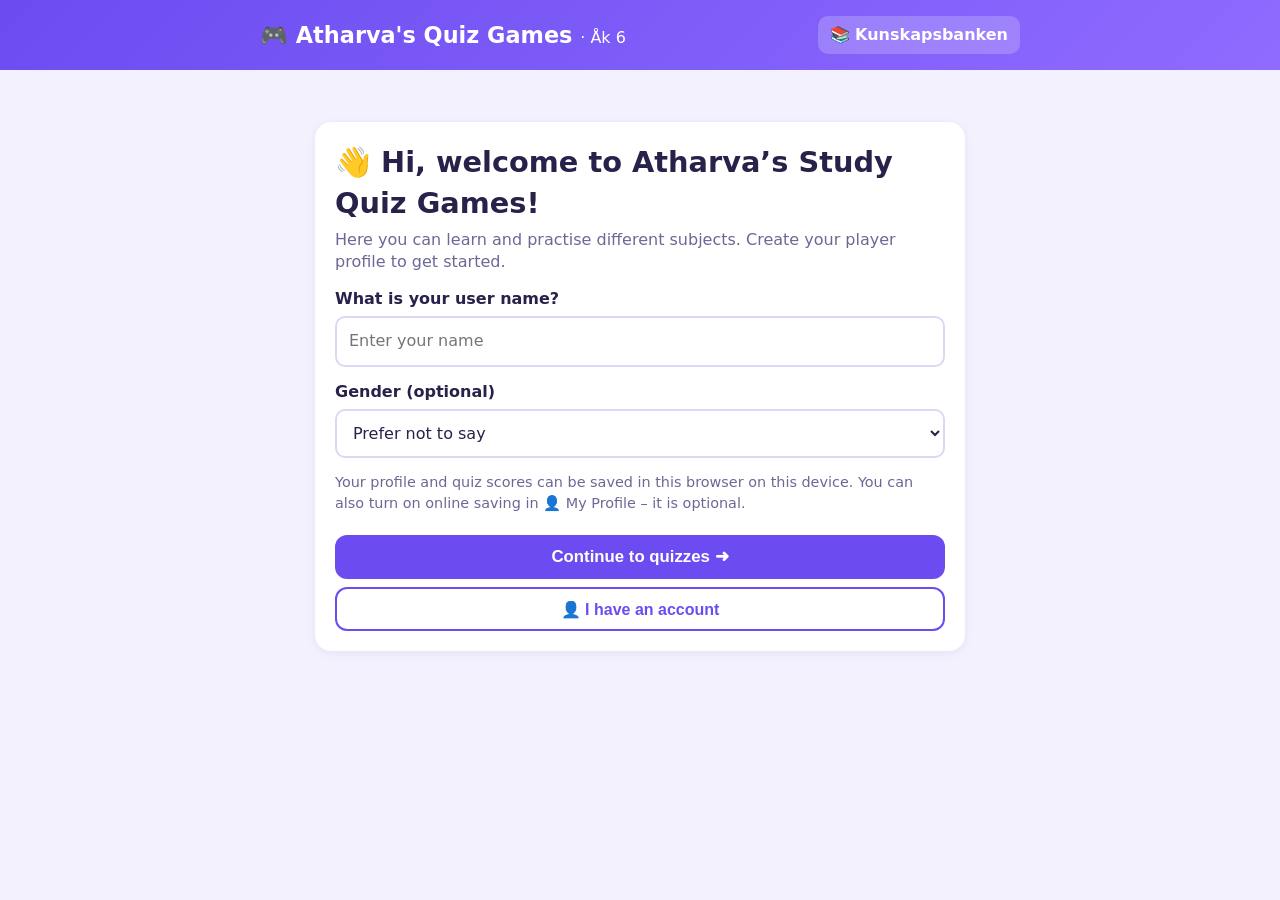
==== commit 2a951a00: "Add Kunskapsbanken: read-only knowledge pages for all subjects with pictures Co-Authored-By: Claude " ====
--- a/index.html
+++ b/index.html
@@ -4,175 +4,13 @@
 <meta charset="utf-8">
 <meta name="viewport" content="width=device-width, initial-scale=1">
 <title>Atharva's Quiz Games</title>
-<style>
-  :root{
-    --bg:#f4f1ff; --card:#ffffff; --ink:#26224a; --muted:#6b6896;
-    --brand:#6c4cf1; --brand-dark:#5338d1; --good:#1c9c5b; --good-bg:#e5f7ee;
-    --bad:#d6403a; --bad-bg:#fdeceb; --line:#dcd7f5;
-  }
-  *{box-sizing:border-box}
-  body{margin:0;font-family:system-ui,-apple-system,"Segoe UI",Roboto,sans-serif;background:var(--bg);color:var(--ink);line-height:1.4}
-  header{background:linear-gradient(135deg,#6c4cf1,#8f6bff);color:#fff;padding:16px 20px}
-  .top{max-width:760px;margin:0 auto;display:flex;flex-wrap:wrap;gap:12px;align-items:center;justify-content:space-between}
-  h1{margin:0;font-size:1.4rem}
-  .player{display:flex;align-items:center;gap:8px;background:rgba(255,255,255,.18);padding:8px 12px;border-radius:12px}
-  .player label{font-size:.9rem}
-  .player input{border:0;border-radius:8px;padding:8px 10px;font-size:1rem;width:170px;max-width:42vw}
-  main{max-width:760px;margin:0 auto;padding:20px 16px 60px}
-  .card{background:var(--card);border-radius:16px;padding:20px;box-shadow:0 2px 10px rgba(60,40,140,.08);margin-bottom:16px}
-  h2{margin:0 0 6px}
-  .sub{color:var(--muted);margin:0 0 14px}
-  .menu-grid{display:grid;grid-template-columns:repeat(auto-fit,minmax(220px,1fr));gap:12px}
-  .menu-item{border:2px solid var(--line);border-radius:14px;padding:16px;background:#fff;text-align:left;cursor:pointer;font:inherit;color:inherit}
-  .menu-item:hover{border-color:var(--c,var(--brand));transform:translateY(-1px)}
-  .menu-item .tag{display:inline-block;background:var(--c,var(--brand));color:#fff;font-size:.75rem;font-weight:700;padding:2px 8px;border-radius:99px;margin-bottom:6px}
-  .menu-item strong{display:block;font-size:1.1rem}
-  .menu-item span.d{color:var(--muted);font-size:.9rem}
-  .new-badge{display:inline-block;background:#ffcf33;color:#5a3d00;font-size:.75rem;font-weight:800;padding:2px 8px;border-radius:99px;margin:0 0 6px 6px;transform:rotate(-3deg);box-shadow:0 1px 3px rgba(0,0,0,.15)}
-  .speak-btn{float:right;margin-left:8px;border:2px solid var(--line);background:#fff;border-radius:99px;width:40px;height:40px;font-size:1.15rem;line-height:1;cursor:pointer;padding:0}
-  .speak-btn:hover{border-color:var(--brand)}
-  .q-title{white-space:pre-line}
-  .done-mark{display:inline-block;background:#1c9c5b;color:#fff;font-size:.75rem;font-weight:700;padding:2px 8px;border-radius:99px;margin:0 0 6px 6px}
-  /* celebrations */
-  #confetti{position:fixed;inset:0;pointer-events:none;z-index:9999}
-  .cheer{font-size:1.6rem;font-weight:800;text-align:center;margin:6px 0 4px;animation:cheerPop .7s cubic-bezier(.2,1.6,.4,1) both}
-  .cheer.small{font-size:1.2rem}
-  @keyframes cheerPop{0%{transform:scale(.2) rotate(-8deg);opacity:0}100%{transform:scale(1) rotate(0);opacity:1}}
-  .score.bounce{animation:scoreBounce .9s ease both}
-  @keyframes scoreBounce{0%,100%{transform:scale(1)}30%{transform:scale(1.35)}60%{transform:scale(.95)}}
-  .q.wrong.shake{animation:shake .45s ease}
-  @keyframes shake{0%,100%{transform:translateX(0)}20%,60%{transform:translateX(-7px)}40%,80%{transform:translateX(7px)}}
-  .q.right.pop{animation:popIn .5s ease}
-  @keyframes popIn{0%{transform:scale(1)}40%{transform:scale(1.03)}100%{transform:scale(1)}}
-  @media (prefers-reduced-motion: reduce){.cheer,.score.bounce,.q.wrong.shake,.q.right.pop{animation:none}}
-  .q-pic{display:flex;justify-content:center;margin:0 0 12px}
-  .q-pic svg{width:100%;max-width:220px;height:auto;background:#f6f8ff;border-radius:12px}
-  .speak-btn.speaking{background:#efeaff;border-color:var(--brand)}
-  .q{border:2px solid var(--line);border-radius:14px;padding:14px;margin-bottom:14px}
-  .q.right{border-color:var(--good);background:var(--good-bg)}
-  .q.wrong{border-color:var(--bad);background:var(--bad-bg)}
-  .q-title{font-size:1.2rem;font-weight:700;margin-bottom:10px}
-  #readingPassage{border-left:5px solid #2b7bd9;background:var(--card, #fff)}
-  .q-title small{display:block;color:var(--muted);font-weight:600;font-size:.85rem;margin-bottom:2px}
-  .opts{display:grid;grid-template-columns:1fr 1fr;gap:10px}
-  .opt{display:flex;align-items:center;gap:8px;border:2px solid var(--line);border-radius:12px;padding:12px;background:#fff;cursor:pointer;font-size:1.05rem}
-  .opt:hover{border-color:var(--brand)}
-  .opt input{accent-color:var(--brand);width:18px;height:18px;flex:none}
-  .opt.selected{border-color:var(--brand);background:#efeaff}
-  .opt.correct{border-color:var(--good);background:#d3f2e2}
-  .opt.incorrect{border-color:var(--bad);background:#fbd9d7}
-  .locked .opt{cursor:default}
-  .opt.typein{grid-column:1/-1;cursor:text}
-  .opt.typein input{width:100%;height:auto;border:0;outline:none;background:transparent;font:inherit;color:inherit;padding:2px 0}
-  #homeTitle{cursor:pointer}
-  .fb{margin-top:10px;font-weight:600}
-  .fb.good{color:var(--good)} .fb.bad{color:var(--bad)}
-  .locked .q.fixing .opt:not(.incorrect){cursor:pointer}
-  .locked .q.fixing .opt.typein{cursor:text}
-  .fix-row{display:flex;flex-wrap:wrap;gap:8px;margin-top:10px}
-  .fix-row button.ghost{padding:8px 14px;font-size:.95rem}
-  button.primary{background:var(--brand);color:#fff;border:0;border-radius:12px;padding:12px 22px;font-size:1.05rem;font-weight:700;cursor:pointer}
-  button.primary:hover{background:var(--brand-dark)}
-  button.primary:disabled{opacity:.5;cursor:not-allowed}
-  button.ghost{background:#fff;color:var(--brand);border:2px solid var(--brand);border-radius:12px;padding:10px 18px;font-size:1rem;font-weight:700;cursor:pointer}
-  .actions{display:flex;flex-wrap:wrap;gap:10px;align-items:center}
-  .hint{color:var(--muted);font-size:.95rem}
-  .score{font-size:2.2rem;font-weight:800;margin:4px 0}
-  .review li{margin-bottom:8px}
-  .pad-tools{display:flex;flex-wrap:wrap;gap:8px;align-items:center;margin-bottom:10px}
-  .sw{width:32px;height:32px;border-radius:50%;border:3px solid #fff;box-shadow:0 0 0 2px var(--line);cursor:pointer;padding:0}
-  .sw.active{box-shadow:0 0 0 3px var(--brand)}
-  .tbtn{border:2px solid var(--line);background:#fff;border-radius:10px;padding:6px 10px;font:inherit;font-size:.9rem;cursor:pointer;color:inherit}
-  .tbtn.active{border-color:var(--brand);background:#efeaff}
-  #padCanvas{display:block;width:100%;height:300px;background:#fff;border:2px dashed var(--line);border-radius:12px;touch-action:none;cursor:crosshair}
-  .hidden{display:none !important}
-  .welcome{max-width:650px;margin:32px auto}
-  .welcome h2{font-size:1.8rem}
-  .welcome label{display:block;font-weight:700;margin:14px 0 6px}
-  .welcome input,.welcome select{width:100%;padding:12px;border:2px solid var(--line);border-radius:10px;font:inherit;background:#fff;color:var(--ink)}
-  .welcome .small{font-size:.9rem;color:var(--muted)}
-  .dash-nav{display:flex;flex-wrap:wrap;gap:8px;margin:0 0 16px}
-  .stat-grid{display:grid;grid-template-columns:repeat(auto-fit,minmax(130px,1fr));gap:10px;margin:14px 0}
-  .stat{background:#f3efff;border:1px solid var(--line);border-radius:12px;padding:14px}
-  .stat strong{display:block;font-size:1.5rem}
-  .data-table{width:100%;border-collapse:collapse;margin-top:12px}
-  .data-table th,.data-table td{text-align:left;padding:10px 8px;border-bottom:1px solid var(--line)}
-  .bar{height:12px;background:#e6e0ff;border-radius:99px;overflow:hidden;margin:8px 0}
-  .bar span{display:block;height:100%;background:var(--brand);width:0%}
-  @media (max-width:520px){.opts{grid-template-columns:1fr}}
-.profile-avatar-wrap{display:flex;align-items:center;gap:14px;margin:10px 0 18px}.profile-avatar{width:76px;height:76px;border-radius:50%;object-fit:cover;border:3px solid var(--line)}.leader-avatar{width:42px;height:42px;border-radius:50%;object-fit:cover;vertical-align:middle}
-  .acct{display:flex;align-items:center;gap:12px;border:2px solid var(--line);border-radius:12px;padding:10px;margin:8px 0;background:#fff}
-  .acct img{width:48px;height:48px;border-radius:50%;object-fit:cover;flex:none}
-  .acct .grow{flex:1;min-width:0}
-  .acct.now{border-color:var(--brand);background:#efeaff}
-  button.danger{background:#d6403a;color:#fff;border:0;border-radius:12px;padding:12px 22px;font-size:1.05rem;font-weight:700;cursor:pointer}
-  button.danger:hover{background:#b8322d}
-  /* ---- polish ---- */
-  .small{font-size:.9rem;color:var(--muted)}
-  .card > :last-child{margin-bottom:0}
-  button.primary,button.ghost,button.danger{display:inline-flex;align-items:center;justify-content:center;gap:6px;min-height:44px;line-height:1.2;transition:background .15s,border-color .15s,transform .1s}
-  button.primary:active:not(:disabled),button.ghost:active,button.danger:active{transform:scale(.97)}
-  button.ghost:hover{background:#efeaff}
-  button:disabled{cursor:not-allowed}
-  button:focus-visible,.menu-item:focus-visible,#homeTitle:focus-visible{outline:3px solid #b9a8ff;outline-offset:2px}
-  .opt:focus-within{box-shadow:0 0 0 3px #e2dbff}
-  .opt.typein:focus-within{border-color:var(--brand)}
-  input:focus,select:focus{outline:none;border-color:var(--brand) !important;box-shadow:0 0 0 3px #e2dbff}
-  .opt input:focus,.player input:focus{box-shadow:none}
-  #switchAccountBtn{color:var(--brand);font-weight:700;white-space:nowrap;border-color:#fff}
-  .player label{white-space:nowrap}
-  .menu-item{transition:border-color .15s,transform .15s,box-shadow .15s}
-  .menu-item:hover{box-shadow:0 4px 14px rgba(60,40,140,.10)}
-  .q{background:var(--card);box-shadow:0 2px 10px rgba(60,40,140,.05)}
-  .q-title{line-height:1.35}
-  .opt{min-height:50px;transition:border-color .15s,background .15s}
-  .fix-row button.ghost{min-height:38px}
-  .progress-row{display:flex;align-items:center;gap:10px;flex:1 1 260px}
-  .progress-row #progress{flex:1}
-  .panel-head{display:flex;flex-wrap:wrap;gap:10px 12px;align-items:center;justify-content:space-between;margin-bottom:8px}
-  .panel-head h2{margin:0}
-  .result-actions{display:flex;flex-wrap:wrap;gap:10px;margin-top:14px}
-  .score{line-height:1.1}
-  .stat{display:flex;flex-direction:column;gap:4px;color:var(--muted);font-size:.92rem}
-  .stat strong{color:var(--ink);overflow-wrap:anywhere}
-  .stat strong.txt{font-size:1.15rem}
-  .profile-avatar-wrap p{margin:4px 0 0}
-  #panelContent h3{margin:22px 0 8px}
-  #panelContent label{display:block;font-weight:700;margin:14px 0 6px}
-  #panelContent input:not([type=file]),#panelContent select{width:100%;padding:10px 12px;border:2px solid var(--line);border-radius:10px;font:inherit;background:#fff;color:var(--ink)}
-  #panelContent button.primary,#panelContent button.danger,#panelContent button.ghost{margin-top:12px}
-  input[type=file]{font:inherit;font-size:.9rem;color:var(--muted);width:100%}
-  input[type=file]::file-selector-button{font:inherit;font-weight:700;color:var(--brand);background:#fff;border:2px solid var(--brand);border-radius:10px;padding:8px 14px;margin-right:10px;cursor:pointer}
-  .panel-sec{border-top:1px solid var(--line);margin-top:24px;padding-top:4px}
-  .data-table th{font-size:.9rem;color:var(--muted)}
-  .acct button{min-height:38px}
-  .toasts{position:fixed;left:0;right:0;bottom:calc(16px + env(safe-area-inset-bottom));display:flex;flex-direction:column;align-items:center;gap:8px;pointer-events:none;z-index:50;padding:0 16px}
-  .toast{max-width:420px;background:var(--ink);color:#fff;padding:12px 18px;border-radius:14px;box-shadow:0 8px 24px rgba(30,20,80,.25);font-weight:600;font-size:.98rem;text-align:center;opacity:0;transform:translateY(12px);transition:opacity .25s,transform .25s}
-  .toast.show{opacity:1;transform:none}
-  .toast.good{background:var(--good)} .toast.bad{background:var(--bad)}
-  @media (max-width:520px){
-    header{padding:12px 16px}
-    h1{font-size:1.25rem}
-    .player{width:100%;padding:6px 8px}
-    .player input{flex:1;width:auto;max-width:none;min-width:0}
-    main{padding:14px 12px 60px}
-    .card{padding:16px}
-    .welcome{margin:8px auto}
-    .welcome h2{font-size:1.5rem}
-    .dash-nav{display:grid;grid-template-columns:1fr 1fr}
-    .dash-nav button.ghost{padding:10px 8px;font-size:.95rem}
-    .stat-grid .stat:last-child:nth-child(odd){grid-column:1/-1}
-    .data-table th,.data-table td{padding:8px 5px;font-size:.92rem}
-    .q-title{font-size:1.1rem}
-    .score{font-size:2rem}
-  }
-  @media (prefers-reduced-motion:reduce){*{transition:none !important}}
-</style>
+<link rel="stylesheet" href="styles.css">
 </head>
 <body>
 <header>
   <div class="top">
     <h1 id="homeTitle" role="link" tabindex="0" title="Go to the home page">🎮 Atharva's Quiz Games <span style="font-weight:400;font-size:1rem">· Åk 6</span></h1>
+    <a href="kunskap.html" style="color:#fff;font-weight:700;text-decoration:none;background:rgba(255,255,255,.2);padding:8px 12px;border-radius:10px">📚 Kunskapsbanken</a>
     <div class="player hidden" id="headerPlayer">
       <label for="playerName">👤 Player:</label>
       <input id="playerName" type="text" maxlength="30" placeholder="Type your name" autocomplete="off">
@@ -248,6 +86,7 @@
 
   <section id="quiz" class="hidden">
     <div class="card">
+      <button class="ghost" id="menuBtn" type="button" style="float:right;margin-left:8px">☰ Menu</button>
       <button type="button" class="speak-btn" id="soundBtn" title="Ljudeffekter på/av" aria-label="Sound effects on or off">🔔</button>
       <h2 id="quizTitle"></h2>
       <p class="sub" id="quizIntro"></p>
@@ -285,3608 +124,19 @@
     </div>
     <div class="card actions">
       <button class="ghost hidden" id="backBtn" type="button">⬅ Back</button>
+      <button class="ghost" id="padBtn" type="button">✏️ Sketch pad</button>
+      <span class="hint" id="progress" style="flex:1"></span>
+      <!-- Forward buttons sit on the right, where children expect "next" to be. -->
+      <button class="ghost hidden" id="againBtn" type="button">🔄 New quiz</button>
+      <button class="primary hidden" id="checkBtn" type="button" disabled>✅ Check answers</button>
       <button class="primary" id="nextBtn" type="button" disabled>Next ➡</button>
-      <button class="primary hidden" id="checkBtn" type="button" disabled>✅ Check answers</button>
-      <button class="ghost hidden" id="againBtn" type="button">🔄 New quiz</button>
-      <button class="ghost" id="padBtn" type="button">✏️ Sketch pad</button>
-      <div class="progress-row">
-        <span class="hint" id="progress"></span>
-        <button class="ghost" id="menuBtn" type="button">Menu</button>
-      </div>
     </div>
   </section>
   </div>
 </main>
 <div class="toasts" id="toasts" role="status" aria-live="polite"></div>
 
-<script>
-(function(){
-  var TOTAL = 10;
-  var $ = function(id){ return document.getElementById(id); };
-  var nameInput = $('playerName');
-  var current = null, questions = [], checked = false;
-  // Small pop-up message at the bottom of the screen. kind: '' | 'good' | 'bad'
-  function toast(msg, kind){
-    var box = $('toasts'); if (!box) return;
-    var t = document.createElement('div');
-    t.className = 'toast' + (kind ? ' ' + kind : ''); t.textContent = msg;
-    box.appendChild(t);
-    while (box.children.length > 3) box.removeChild(box.firstChild);
-    requestAnimationFrame(function(){ t.classList.add('show'); });
-    setTimeout(function(){ t.classList.remove('show'); setTimeout(function(){ t.remove(); }, 300); }, 2800);
-  }
-
-  // ---------- helpers ----------
-  function rnd(a, b){ return Math.floor(Math.random() * (b - a + 1)) + a; }
-  function shuffle(arr){
-    arr = arr.slice();
-    for (var i = arr.length - 1; i > 0; i--) {
-      var j = rnd(0, i), t = arr[i]; arr[i] = arr[j]; arr[j] = t;
-    }
-    return arr;
-  }
-  function fmt(n){ return String(n).replace(/\B(?=(\d{3})+(?!\d))/g, '\u00a0'); }   // Swedish style: 1 234 (a comma is a decimal sign)
-
-  // ---------- question banks ----------
-  // Each item: [question, correct answer, wrong 1, wrong 2, wrong 3]
-  var BANKS = {};
-
-  BANKS.no = [
-    ["Vad kallas processen där växter omvandlar ljus, vatten och koldioxid till socker och syre?", "Fotosyntes", "Förbränning", "Avdunstning", "Matsmältning"],
-    ["Vilken gas andas vi in som kroppen behöver?", "Syre", "Koldioxid", "Kväve", "Helium"],
-    ["Vad kallas djur som bara äter växter?", "Växtätare", "Rovdjur", "Allätare", "Nedbrytare"],
-    ["Vilket organ pumpar runt blodet i kroppen?", "Hjärtat", "Lungorna", "Levern", "Magsäcken"],
-    ["Vid vilken temperatur kokar vatten (vid havsnivå)?", "100 °C", "90 °C", "80 °C", "120 °C"],
-    ["Vad kallas det när vatten blir till is?", "Frysning", "Förångning", "Kondensation", "Smältning"],
-    ["Vilken planet ligger närmast solen?", "Merkurius", "Venus", "Mars", "Jorden"],
-    ["Vilken kraft drar föremål mot jordens mitt?", "Tyngdkraften", "Magnetism", "Friktion", "Elektricitet"],
-    ["Vilken del av växten tar upp vatten ur jorden?", "Roten", "Bladet", "Blomman", "Stammen"],
-    ["Vad står oftast först i en näringskedja?", "Växter", "Rovdjur", "Svampar", "Människor"],
-    ["Vad bildas när solljus bryts i regndroppar?", "Regnbåge", "Åska", "Dimma", "Blixt"],
-    ["Genom vilket av dessa kan ljud INTE färdas?", "Tomrum (vakuum)", "Luft", "Vatten", "Metall"],
-    ["Vilket material leder elektricitet bra?", "Koppar", "Gummi", "Plast", "Trä"],
-    ["Hur många ben har en insekt?", "6", "8", "4", "10"],
-    ["I vilken enhet mäter man kraft?", "Newton", "Meter", "Gram", "Sekund"],
-    ["Vad kallas tiden i livet då kroppen förändras från barn till vuxen?", "Puberteten", "Metamorfosen", "Växtperioden", "Fotosyntesen"],
-    ["Vilken energiform har en cyklist som rullar fram?", "Rörelseenergi", "Lägesenergi", "Kärnenergi", "Ljusenergi"],
-    ["Vilken energikälla är förnybar?", "Vindkraft", "Kol", "Olja", "Naturgas"],
-    ["Vad kallas månens olika utseenden under en månad?", "Månfaser", "Årstider", "Solförmörkelser", "Tidvatten"],
-    ["Vad orsakar årstiderna på jorden?", "Att jordaxeln lutar när jorden går runt solen", "Att jorden är närmare solen på sommaren", "Att månen flyttar sig", "Att solen blir starkare och svagare"]
-  ];
-
-
-  BANKS.biologi = [
-    ["Vilken process gör att växter använder solljus för att bilda socker?", "Fotosyntes", "Förbränning", "Kondensation", "Nedbrytning"],
-    ["Vilken del av växten tar främst upp vatten från marken?", "Rötterna", "Blommorna", "Bladen", "Frukten"],
-    ["Vad kallas ett djur som äter både växter och djur?", "Allätare", "Växtätare", "Rovdjur", "Nedbrytare"],
-    ["Vilken uppgift har lungorna?", "Att ta upp syre från luften", "Att pumpa runt blodet", "Att bryta ner maten", "Att rena blodet från alla ämnen"],
-    ["Vad visar en näringskedja?", "Vem som äter vem i naturen", "Hur vatten rinner i en flod", "Hur väder förändras", "Hur berg bildas"],
-    ["Vilka organismer hjälper till att bryta ner döda växter och djur?", "Svampar och bakterier", "Bara växtätare", "Bara fåglar", "Fjärilar och bin"],
-    ["Vad kallas den plats där en art lever?", "Livsmiljö", "Kretslopp", "Näringsämne", "Klimatzon"],
-    ["Vilket organ pumpar blod genom kroppen?", "Hjärtat", "Hjärnan", "Magsäcken", "Njurarna"],
-    ["Vad är biologisk mångfald?", "Variationen av olika arter och livsmiljöer", "Antalet bilar i ett område", "Hur varmt det är på sommaren", "Mängden salt i havet"],
-    ["Varför är pollinerande insekter viktiga för många växter?", "De hjälper växter att bilda frön och frukter", "De gör att växter inte behöver vatten", "De gör jorden till sten", "De hindrar allt fröbildande"]
-  ];
-
-  BANKS.fysik = [
-    ["Vilken enhet används för att mäta kraft?", "Newton", "Meter", "Liter", "Gram"],
-    ["Vad får en kompassnål att ställa in sig mot norr?", "Jordens magnetfält", "Ljudvågor", "Solens värme", "Lufttrycket"],
-    ["Vilken energikälla är förnybar?", "Vindkraft", "Kol", "Olja", "Naturgas"],
-    ["Vad behöver ljud för att kunna färdas?", "Ett material, till exempel luft eller vatten", "Alltid vakuum", "Bara solljus", "Bara elektricitet"],
-    ["Vad händer med de flesta material när de värms upp?", "De utvidgar sig", "De försvinner", "De blir alltid magnetiska", "De får ingen förändring alls"],
-    ["Vilken kraft gör att föremål faller mot marken?", "Tyngdkraft", "Friktion", "Magnetism", "Luftmotstånd"],
-    ["Vad kallas energi som ett föremål har på grund av sin rörelse?", "Rörelseenergi", "Lägesenergi", "Kemisk energi", "Ljudenergi"],
-    ["Vilket material leder elektricitet bra?", "Koppar", "Gummi", "Plast", "Torrt trä"],
-    ["Vad händer med ljuset när det studsar mot en spegel?", "Det reflekteras", "Det fryser", "Det förvandlas till ljud", "Det försvinner alltid"],
-    ["Varför har vi årstider på jorden?", "Jordaxeln lutar när jorden kretsar runt solen", "Månen täcker solen varje årstid", "Solen slocknar på vintern", "Jorden slutar rotera på vintern"]
-  ];
-
-  BANKS.kemi = [
-    ["Vilka tre former kan vatten vanligtvis finnas i?", "Fast, flytande och gas", "Metall, sten och trä", "Syra, salt och sand", "Ljus, ljud och värme"],
-    ["Vad kallas det när flytande vatten blir till vattenånga?", "Avdunstning", "Frysning", "Smältning", "Kondensation"],
-    ["Vilket av följande är ett grundämne?", "Syre", "Vatten", "Koksalt", "Socker"],
-    ["Vad är en blandning?", "Två eller flera ämnen som finns tillsammans", "Ett ämne som alltid består av en sorts atom", "Bara rent vatten", "Ett ämne utan partiklar"],
-    ["Vad händer när is smälter?", "Den övergår från fast form till flytande form", "Den blir till syre", "Den övergår direkt till sten", "Den blir alltid varmare än kokande vatten"],
-    ["Vilken gas behöver människor för cellernas förbränning?", "Syre", "Helium", "Vätgas", "Neon"],
-    ["Vad är pH-skalan till för?", "Att beskriva hur surt eller basiskt något är", "Att mäta längd", "Att mäta ljudstyrka", "Att räkna atomer i ett rum"],
-    ["Vilket ämne bildas när järn rostar tillsammans med syre och vatten?", "Rost", "Socker", "Koksalt", "Koldioxid"],
-    ["Vad kallas ett ämne som består av bara en sorts atomer?", "Grundämne", "Lösning", "Blandning", "Legering"],
-    ["Vilken metod kan användas för att skilja sand från vatten?", "Filtrering", "Magnetisering", "Frysning av sanden", "Ljudisolering"]
-  ];
-
-  BANKS.noak6 = [
-    ["Vad är en atom?", "En mycket liten byggsten som ämnen består av", "En sorts cell som bara finns i växter", "En energikälla i vinden", "En del av en näringskedja"],
-    ["Vad kallas det när vatten cirkulerar mellan hav, luft och land?", "Vattnets kretslopp", "Kretsloppet för järn", "Näringskedjan", "Fotosyntesen"],
-    ["Vilken gas tar växter upp vid fotosyntesen?", "Koldioxid", "Helium", "Vätgas", "Neon"],
-    ["Vad mäter man temperatur med?", "Termometer", "Våg", "Kompass", "Stoppur"],
-    ["Vilket av dessa är ett exempel på en kemisk reaktion?", "Järn rostar", "Is smälter", "Vatten fryser", "Papper klipps i bitar"],
-    ["Vad händer i en enkel elektrisk krets när strömbrytaren öppnas?", "Strömmen bryts", "Batteriet blir större", "Lampan får mer ström", "Ledningarna blir till magneter"],
-    ["Vad är ett ekosystem?", "Levande organismer och deras miljö som samspelar", "Bara alla djur i en djurpark", "En karta över jordens berg", "Ett ämne i ett laboratorium"],
-    ["Vad kallas en förändring där ett ämne blir ett annat ämne?", "Kemisk reaktion", "Smältning", "Avdunstning", "Ljudreflektion"],
-    ["Vilken energiform kommer direkt från solen och kan få solceller att producera el?", "Ljusenergi", "Ljudenergi", "Rörelseenergi från månen", "Kärnenergi från jorden"],
-    ["Vilket är ett sätt att minska människans klimatpåverkan?", "Använda energi effektivare och välja förnybar energi", "Slösa mer elektricitet", "Bränna mer kol", "Kasta allt avfall i naturen"]
-  ];
-
-
-  BANKS.geografi = [
-    ["Vad visar en karta?", "Platser och områden", "Bara väder", "Bara historia", "Bara befolkning"],
-    ["Vad kallas jordens modell?", "Globus", "Kompass", "Termometer", "Kikare"],
-    ["Vilken världsdel ligger Sverige i?", "Europa", "Asien", "Afrika", "Sydamerika"],
-    ["Vad är ekvatorn?", "En tänkt linje runt jordens mitt", "En flod i Europa", "Ett berg i Sverige", "En sorts karta"],
-    ["Vad visar en kartas teckenförklaring?", "Vad symbolerna betyder", "Hur gammal kartan är", "Vem som bor där", "Vädret i morgon"],
-    ["Vilket väderstreck ligger oftast överst på en vanlig karta?", "Norr", "Söder", "Öster", "Väster"],
-    ["Vad är en naturresurs?", "Något från naturen som människor använder", "En sorts stad", "En karta över vägar", "Ett politiskt parti"],
-    ["Vad kallas människor som flyttar från landsbygd till stad?", "Urbanisering", "Nederbörd", "Erosion", "Industrialisering"],
-    ["Vilken är världens största ocean?", "Stilla havet", "Atlanten", "Indiska oceanen", "Norra ishavet"],
-    ["Vad beskriver klimat?", "Vädret under lång tid", "Vädret just denna minut", "Bara vindstyrkan", "Bara temperaturen en dag"]
-  ];
-
-  BANKS.religion = [
-    ["Vilka räknas ofta som de fem världsreligionerna?", "Kristendom, islam, judendom, hinduism och buddhism", "Kristendom, demokrati, islam, historia och hinduism", "Judendom, geografi, buddhism, fysik och islam", "Hinduism, kemi, islam, buddhism och politik"],
-    ["Vad heter kristendomens heliga skrift?", "Bibeln", "Koranen", "Toran", "Vedaskrifterna"],
-    ["Vad heter islams heliga bok?", "Koranen", "Bibeln", "Toran", "Tripitaka"],
-    ["Vad heter judendomens heliga skrift?", "Toran", "Koranen", "Bibeln", "Tripitaka"],
-    ["Vilken religion förknippas med högtiden Diwali?", "Hinduism", "Kristendom", "Judendom", "Islam"],
-    ["Vad kallas buddhismens grundare?", "Buddha", "Jesus", "Muhammed", "Mose"],
-    ["Vad är en moské?", "En plats där muslimer samlas för bön", "En judisk helig skrift", "En kristen högtid", "En buddhistisk symbol"],
-    ["Vad är en synagoga?", "En judisk gudstjänstlokal", "En kyrka", "En moské", "Ett hinduiskt tempel"],
-    ["Vad betyder religionsfrihet?", "Att människor får välja och utöva religion eller avstå", "Att alla måste ha samma religion", "Att religion bara får finnas hemma", "Att staten väljer religion åt alla"],
-    ["Vad är en högtid?", "En särskild dag eller period som firas", "En typ av karta", "En lag i riksdagen", "En naturresurs"]
-  ];
-
-  BANKS.hallbar = [
-    ["Vad betyder hållbar utveckling?", "Att möta dagens behov utan att förstöra framtida generationers möjligheter", "Att använda alla resurser så snabbt som möjligt", "Att bara bygga fler vägar", "Att sluta samarbeta mellan länder"],
-    ["Vilka brukar vara de tre delarna av hållbar utveckling?", "Ekologisk, social och ekonomisk", "Lokal, digital och historisk", "Varm, kall och tempererad", "Politisk, geografisk och språklig"],
-    ["Vilket är ett exempel på återbruk?", "Använda en sak igen i stället för att slänga den", "Köpa nytt varje dag", "Slänga allt i restavfall", "Låta lampor vara tända i tomma rum"],
-    ["Vilken energikälla är förnybar?", "Vindkraft", "Kol", "Olja", "Naturgas"],
-    ["Varför är biologisk mångfald viktig?", "Den hjälper ekosystem att fungera och bli mer tåliga", "Den gör att alla arter blir likadana", "Den stoppar allt väder", "Den gör naturresurser obegränsade"],
-    ["Vad kan minska matsvinn?", "Planera inköp och ta vara på rester", "Köpa mer mat än man behöver", "Slänga mat efter varje måltid", "Förvara all mat utan hänsyn till datum"],
-    ["Vad är en växthusgas?", "En gas som håller kvar värme i atmosfären", "En gas som bara finns i växthus", "En gas som stoppar allt solljus", "En gas som gör vatten till salt"],
-    ["Vilket transportsätt ger oftast lägre utsläpp per person på korta resor?", "Gå eller cykla", "Åka ensam i bil", "Flyga", "Köra motorcykel ensam"],
-    ["Vad innebär rättvis handel i stora drag?", "Att försöka ge producenter rimliga villkor och ersättning", "Att alltid välja den billigaste varan", "Att stoppa all handel", "Att bara köpa lokala saker"],
-    ["Vilket av FN:s globala mål handlar om rent vatten och sanitet?", "Mål 6", "Mål 2", "Mål 10", "Mål 16"]
-  ];
-
-  BANKS.ak6 = [
-    ["Vad heter Sveriges lagstiftande församling?", "Riksdagen", "Regeringen", "Högsta domstolen", "Polisen"],
-    ["Hur ofta hålls val till Sveriges riksdag?", "Vart fjärde år", "Varje år", "Vartannat år", "Vart sjätte år"],
-    ["Vad innebär demokrati?", "Folket kan påverka genom val och andra demokratiska rättigheter", "En person bestämmer allt", "Ingen får uttrycka åsikter", "Lagar gäller bara ibland"],
-    ["Vad handlar barnkonventionen om?", "Barns rättigheter", "Regler för handel mellan vuxna", "Hur man ritar kartor", "Regler för sport"],
-    ["Ungefär när var vikingatiden i Norden?", "800–1050 e.Kr.", "100–400 f.Kr.", "1500–1700", "1900-talet"],
-    ["Vilken kung blev kung i Sverige år 1523?", "Gustav Vasa", "Karl XII", "Oscar II", "Gustav III"],
-    ["Vad kallas perioden då fabriker och maskiner förändrade samhället?", "Industrialiseringen", "Vikingatiden", "Medeltiden", "Istiden"],
-    ["Vad är en kommun?", "Ett lokalt område med egen politisk styrning", "En världsdel", "En domstol i hela Europa", "En religion"],
-    ["Vad är FN:s huvudsyfte?", "Att främja fred och samarbete mellan länder", "Att bestämma alla länders lagar", "Att styra alla skolor", "Att ordna alla val"],
-    ["Vad betyder mänskliga rättigheter?", "Grundläggande rättigheter som alla människor har", "Rättigheter som bara vissa människor har", "Regler som bara gäller barn", "Lagar som bara gäller i Sverige"]
-  ];
-
-  BANKS.so = [
-    ["Vad heter Sveriges huvudstad?", "Stockholm", "Göteborg", "Malmö", "Uppsala"],
-    ["Vilken är Sveriges största sjö?", "Vänern", "Vättern", "Mälaren", "Siljan"],
-    ["Vilket hav ligger öster om Sverige?", "Östersjön", "Nordsjön", "Atlanten", "Medelhavet"],
-    ["Vad heter Sveriges högsta berg?", "Kebnekaise", "Åreskutan", "Sylarna", "Städjan"],
-    ["Vilket folk har traditionellt arbetat som renskötare i norra Sverige?", "Samerna", "Finnarna", "Romerna", "Vikingarna"],
-    ["Ungefär när var vikingatiden?", "800–1050 e.Kr.", "100–400 f.Kr.", "1500–1700", "1900-talet"],
-    ["Vilken kung blev Sveriges kung 1523?", "Gustav Vasa", "Karl XII", "Gustav II Adolf", "Oscar II"],
-    ["Hur ofta är det val till riksdagen?", "Vart fjärde år", "Varje år", "Vart tionde år", "Vart andra år"],
-    ["Vad heter Sveriges lagstiftande församling?", "Riksdagen", "Regeringen", "Kommunfullmäktige", "Högsta domstolen"],
-    ["Vem är Sveriges statschef?", "Kungen", "Statsministern", "Talmannen", "Landshövdingen"],
-    ["Vad är Norges huvudstad?", "Oslo", "Bergen", "Helsingfors", "Köpenhamn"],
-    ["Vad är Finlands huvudstad?", "Helsingfors", "Åbo", "Tammerfors", "Reykjavik"],
-    ["Hur många kontinenter brukar man räkna?", "7", "5", "6", "9"],
-    ["Vilken kontinent är störst till ytan?", "Asien", "Afrika", "Europa", "Nordamerika"],
-    ["Vad är FN:s huvuduppgift?", "Att arbeta för fred och samarbete mellan länder", "Att sälja varor", "Att arrangera OS", "Att bestämma Sveriges lagar"],
-    ["Vad handlar barnkonventionen om?", "Att alla barn har rättigheter", "Att barn måste arbeta", "Att bara pojkar får gå i skolan", "Att barn bestämmer lagarna"],
-    ["Vad kallas ett styrelseskick där folket väljer ledare genom val?", "Demokrati", "Diktatur", "Anarki", "Envälde"],
-    ["Vad heter judendomens heliga skrift?", "Toran", "Koranen", "Bibeln", "Vedaskrifterna"],
-    ["Vad heter islams heliga bok?", "Koranen", "Bibeln", "Toran", "Tripitaka"],
-    ["Vilken religion grundades av Buddha?", "Buddhism", "Hinduism", "Islam", "Kristendom"],
-    ["Vilket land har Paris som huvudstad?", "Frankrike", "Italien", "Spanien", "Tyskland"],
-    ["Hur många län är Sverige indelat i?", "21", "15", "25", "30"],
-    ["Vad kallas perioden på 1800-talet då fabriker och maskiner tog över i Sverige?", "Industrialiseringen", "Vikingatiden", "Istiden", "Stormaktstiden"]
-  ];
-
-  BANKS.svenska = [
-    ["Vilket ord är ett substantiv?", "bord", "springa", "snabb", "snabbt"],
-    ["Vilket ord är ett verb?", "springer", "hund", "grön", "under"],
-    ["Vilket ord är ett adjektiv?", "stor", "bil", "ätit", "och"],
-    ["Vilket ord betyder ungefär samma som \"glad\"?", "lycklig", "ledsen", "arg", "trött"],
-    ["Vad är motsatsen till \"stark\"?", "svag", "snabb", "stor", "hård"],
-    ["Vilket ord är rättstavat?", "kyckling", "chyckling", "tjyckling", "kyckkling"],
-    ["Vilken ordklass är ordet \"och\"?", "Konjunktion", "Substantiv", "Verb", "Adjektiv"],
-    ["Vilket ord rimmar på \"katt\"?", "hatt", "fisk", "bok", "mus"],
-    ["Vilket skiljetecken sätter man sist i en fråga?", "Frågetecken", "Punkt", "Kommatecken", "Utropstecken"],
-    ["Vilken tid är meningen \"Jag åt frukost igår\"?", "Dåtid", "Nutid", "Framtid", "Imperativ"],
-    ["Vad är plural av \"en bok\"?", "böcker", "boker", "bokar", "bokor"],
-    ["Vilket ord är ett sammansatt ord?", "skolväska", "och", "snabbt", "springer"],
-    ["Vad är plural av \"en flicka\"?", "flickor", "flickar", "flickan", "flickors"],
-    ["Vilken mening är rätt skriven?", "Jag har inte gjort läxan.", "Jag har inte gjorde läxan.", "Jag har inte göra läxan.", "Jag inte har gjort läxan."],
-    ["Vad kallas den som skriver en bok?", "Författare", "Illustratör", "Förläggare", "Bibliotekarie"],
-    ["Vad ska en mening börja med?", "Stor bokstav", "Liten bokstav", "Siffra", "Kommatecken"],
-    ["Vad är motsatsen till \"tidig\"?", "sen", "snabb", "ung", "kort"],
-    ["Vilket ord betyder ungefär samma som \"snabb\"?", "rask", "långsam", "trött", "stor"],
-    ["Vilket ord är ett adverb?", "snabbt", "snabb", "snabba", "snabbhet"],
-    ["Vilket ord är ett pronomen?", "hon", "bord", "gå", "stor"]
-  ];
-
-  BANKS.engelska = [
-    ["What is \"hund\" in English?", "dog", "cat", "horse", "cow"],
-    ["Which word means \"tack\"?", "thanks", "sorry", "please", "hello"],
-    ["Choose the correct word: She ___ a student.", "is", "are", "am", "be"],
-    ["What is the opposite of \"big\"?", "small", "tall", "old", "fast"],
-    ["What is the past tense of \"go\"?", "went", "goed", "gone", "going"],
-    ["What is the plural of \"child\"?", "children", "childs", "childes", "childrens"],
-    ["What is \"vecka\" in English?", "week", "weak", "wick", "month"],
-    ["Which word is a colour?", "blue", "chair", "run", "happy"],
-    ["Choose the correct word: I ___ breakfast every morning.", "eat", "eats", "eating", "ate"],
-    ["What is \"tisdag\" in English?", "Tuesday", "Thursday", "Wednesday", "Monday"],
-    ["Which one is a fruit?", "apple", "carrot", "potato", "bread"],
-    ["Choose the correct word: There ___ two books on the table.", "are", "is", "am", "be"],
-    ["What is \"skola\" in English?", "school", "shoe", "ship", "shop"],
-    ["What does \"beautiful\" mean in Swedish?", "vacker", "stor", "liten", "gammal"],
-    ["Which word means \"igår\"?", "yesterday", "tomorrow", "today", "tonight"],
-    ["Choose the correct word: He ___ football every Saturday.", "plays", "play", "playing", "played"],
-    ["Which number is \"fifteen\"?", "15", "50", "5", "14"],
-    ["What is \"fönster\" in English?", "window", "door", "wall", "floor"],
-    ["Choose the correct word: ___ old are you?", "How", "What", "Who", "Where"],
-    ["What is the past tense of \"buy\"?", "bought", "buyed", "boughten", "buying"],
-    ["Which sentence is correct?", "I have two brothers.", "I has two brothers.", "I haves two brothers.", "I am two brothers."]
-  ];
-
-  BANKS.teknik = [
-    ["Vilken enkel maskin är en sax?", "Hävstång", "Lutande plan", "Skruv", "Hjul"],
-    ["Vilken enkel maskin är en rutschkana?", "Lutande plan", "Hävstång", "Kil", "Remskiva"],
-    ["Vad gör en strömbrytare?", "Bryter eller sluter en elektrisk krets", "Skapar el", "Lagrar el", "Mäter el"],
-    ["Vilket material leder elektricitet bäst?", "Metall", "Plast", "Gummi", "Trä"],
-    ["Vad kallas en serie instruktioner för att lösa ett problem?", "Algoritm", "Virus", "Skärm", "Kabel"],
-    ["Vad betyder det att programmera?", "Att skriva instruktioner som en dator följer", "Att reparera en dator", "Att köpa ett spel", "Att ladda en mobil"],
-    ["Vilken form är starkast i konstruktioner som broar?", "Triangeln", "Kvadraten", "Cirkeln", "Rektangeln"],
-    ["Vad gör ett batteri?", "Lagrar energi som kan ge elektrisk ström", "Är en slags magnet", "Är en kabel", "Är ett lysrör"],
-    ["Vad måste en elektrisk krets vara för att lampan ska lysa?", "Sluten", "Öppen", "Avbruten", "Avstängd"],
-    ["Vad används kugghjul till?", "Att överföra rörelse", "Att skapa ljud", "Att lysa", "Att kyla"],
-    ["Vilket av dessa sorterar man som metallförpackning?", "Konservburk", "Mjölkkartong", "Plastflaska", "Tidning"],
-    ["Vad uppfann Alfred Nobel?", "Dynamit", "Telefonen", "Glödlampan", "Ångmaskinen"],
-    ["Vem brukar tillskrivas uppfinningen av telefonen?", "Alexander Graham Bell", "Thomas Edison", "Alfred Nobel", "Isaac Newton"],
-    ["Vad kallas den första testversionen av en produkt?", "Prototyp", "Reklam", "Förpackning", "Garanti"],
-    ["Vilken energikälla använder solceller?", "Solljus", "Vind", "Vatten", "Kol"],
-    ["Vad gör en generator?", "Omvandlar rörelseenergi till elektricitet", "Gör el till värme", "Tar bort el", "Mäter el"],
-    ["Vad används en hävstång till?", "Att förstärka kraften, t.ex. lyfta tunga saker", "Att ge ljus", "Att lagra el", "Att mäta tid"],
-    ["Vilket av dessa är ett lutande plan?", "En ramp", "En cykel", "En lampa", "En sax"],
-    ["I vilken enhet mäter man elektrisk spänning?", "Volt", "Ampere", "Meter", "Kilo"],
-    ["I vilken enhet mäter man strömstyrka?", "Ampere", "Volt", "Gram", "Liter"]
-  ];
-
-  // Läsförståelse: a new random text is selected every time the category is opened.
-  var READING_PASSAGES = [
-    {title:'Den försvunna nyckeln', text:'När Mira kom hem från skolan märkte hon att nyckeln till cykelförrådet var borta. Hon tömde ryggsäcken på hallgolvet och letade mellan böcker, pennor och gympakläder. Nyckeln fanns inte där. Mira försökte minnas när hon hade använt den senast. På morgonen hade hon låst cykeln och sedan stoppat nyckeln i jackfickan. Hon tog fram jackan och kände i fickan, men den var tom. Då ringde hennes kompis Sam och berättade att han hade hittat en nyckel vid skolans cykelställ. Mira cyklade tillbaka med sin mamma. Nyckeln låg i Sams hand, och Mira tackade honom glatt.', questions:[
-      ['Vad upptäckte Mira när hon kom hem?','Att nyckeln var borta','Att cykeln var trasig','Att hon glömt sin ryggsäck','Att Sam hade ringt läraren'],
-      ['Var letade Mira först?','I ryggsäcken','I kylskåpet','Under cykeln','I klassrummet'],
-      ['När hade hon senast använt nyckeln?','På morgonen när hon låste cykeln','På kvällen dagen innan','Efter skolan','På helgen'],
-      ['Var brukade hon ha nyckeln?','I jackfickan','I pennfodralet','I skorna','I cykelkorgen'],
-      ['Vem ringde Mira?','Sam','Hennes lärare','Hennes granne','Hennes pappa'],
-      ['Var hittades nyckeln?','Vid skolans cykelställ','I matsalen','På biblioteket','Utanför Miras hus'],
-      ['Hur kände sig Mira när hon fick tillbaka nyckeln?','Glad och tacksam','Arg och besviken','Rädd och orolig','Trött och uttråkad'] ]},
-    {title:'En dag vid sjön', text:'På lördagen åkte familjen till en liten sjö nära skogen. Vädret var varmt, men några moln syntes långt borta. Pappa bredde ut en filt medan Noor och hennes lillebror letade efter platta stenar vid vattenkanten. De kastade stenarna så att de studsade över ytan. Efter en stund såg Noor en fågel som dök ner i vattnet och kom upp med en liten fisk. Mamma påminde barnen om att inte lämna något skräp efter sig. Innan de åkte hem samlade de ihop allt papper och alla förpackningar. Noor tyckte att utflykten varit fin, särskilt eftersom de hade hjälpt till att hålla platsen ren.', questions:[
-      ['Vilken dag åkte familjen till sjön?','Lördag','Måndag','Onsdag','Söndag kväll'],
-      ['Var låg sjön?','Nära skogen','Mitt i staden','Bakom skolan','Vid havet'],
-      ['Vad letade Noor och hennes bror efter?','Platta stenar','Snäckor','Svampar','Fjädrar'],
-      ['Vad gjorde fågeln?','Dök och fångade en fisk','Byggde ett bo','Flög in i skogen','Simmade till stranden'],
-      ['Vad påminde mamma barnen om?','Att inte lämna skräp','Att inte bada','Att mata fåglarna','Att samla stenar i en påse'],
-      ['Vad gjorde familjen innan de åkte hem?','Samlade ihop skräpet','Tände en brasa','Byggde en brygga','Plockade blommor'],
-      ['Varför tyckte Noor att utflykten var extra fin?','De hjälpte till att hålla platsen ren','De fick köpa glass','De hittade en skatt','Det började snöa'] ]},
-    {title:'Bibliotekets hemliga hörn', text:'Leo brukade gå till biblioteket efter skolan på tisdagar. En dag upptäckte han en smal dörr bakom en hög bokhylla. Dörren stod lite på glänt, och genom springan kunde han se ett litet rum med en fåtölj och en lampa. Bibliotekarien berättade att rummet tidigare hade varit en läsplats för barn, men att det sällan användes numera. Leo frågade om han fick göra i ordning det. Under flera veckor hjälpte han till att sortera böcker, lägga dit kuddar och sätta upp teckningar. När rummet öppnade kom många barn dit för att läsa i lugn och ro. Leo var stolt över att ha gjort biblioteket lite mysigare.', questions:[
-      ['När brukade Leo gå till biblioteket?','På tisdagar efter skolan','Varje morgon','På söndagskvällar','På fredagar före skolan'],
-      ['Vad upptäckte han bakom bokhyllan?','En smal dörr','Ett fönster','En trappa','En låda med leksaker'],
-      ['Vad fanns i det lilla rummet?','En fåtölj och en lampa','Ett skrivbord och en dator','En säng och ett skåp','En soffa och en tv'],
-      ['Vad hade rummet varit tidigare?','En läsplats för barn','Ett personalrum','Ett förråd för mat','Ett klassrum'],
-      ['Hur hjälpte Leo till?','Han sorterade böcker och gjorde rummet fint','Han målade hela biblioteket','Han byggde en ny bokhylla','Han lånade hem alla böcker'],
-      ['Vad hände när rummet öppnade?','Många barn kom dit för att läsa','Biblioteket stängde','Alla böcker försvann','Rummet blev ett café'],
-      ['Hur kände sig Leo?','Stolt','Besviken','Förvirrad','Rädd'] ]},
-    {title:'Robotklubben', text:'Skolan startade en robotklubb där eleverna fick bygga små robotar. Amina ville vara med eftersom hon gillade att lösa problem. Den första roboten skulle följa en svart linje på golvet. Gruppen monterade sensorer under roboten, men den svängde åt fel håll varje gång linjen böjde sig. I stället för att ge upp testade eleverna olika inställningar och skrev om en del av programmet. Till slut följde roboten hela banan utan att stanna. Läraren förklarade att misstag är en viktig del av lärandet. Amina gick hem och berättade att hon hade lärt sig mer av försöken än av att bara läsa instruktionerna.', questions:[
-      ['Varför ville Amina vara med i robotklubben?','Hon gillade att lösa problem','Hon ville slippa lektioner','Hon behövde låna en dator','Hon ville vinna en tävling direkt'],
-      ['Vad skulle roboten följa?','En svart linje','En röd boll','En ljudsignal','En blå lampa'],
-      ['Var monterade gruppen sensorerna?','Under roboten','På väggen','På robotens tak','På golvet bredvid banan'],
-      ['Vad gick fel i början?','Roboten svängde åt fel håll','Roboten blev för stor','Linjen försvann','Batteriet var för tungt'],
-      ['Vad gjorde eleverna när det inte fungerade?','Testade inställningar och ändrade programmet','Slutade direkt','Köpte en ny robot','Bad någon annan göra allt'],
-      ['Vad sa läraren om misstag?','De är en viktig del av lärandet','De betyder att man inte kan lära sig','De ska alltid undvikas','De spelar ingen roll alls'],
-      ['Vad lärde sig Amina?','Att hon lärde sig mycket genom att försöka','Att instruktioner aldrig behövs','Att robotar inte kan följa linjer','Att programmering är omöjligt'] ]},
-    {title:'Växthuset på taket', text:'På taket till ett högt hus i staden fanns ett litet växthus. Där odlade grannarna tomater, sallad och örter tillsammans. Varje familj hade en egen odlingslåda, men alla hjälptes åt att vattna när det var varmt. En sommar blev det ovanligt torrt och vattnet behövde användas försiktigt. Barnen föreslog att de skulle samla regnvatten i tunnor när det kom en skur. De satte också små skyltar på plantorna så att alla visste vad som växte var. När tomaterna blev mogna ordnade grannarna en gemensam middag. De upptäckte att odlingen inte bara gav mat, utan också gjorde att människor som knappt kände varandra började prata och samarbeta.', questions:[
-      ['Var låg växthuset?','På taket till ett hus','I en källare','Vid en strand','I skolans matsal'],
-      ['Vad odlade grannarna?','Tomater, sallad och örter','Äpplen och päron','Vete och ris','Bara blommor'],
-      ['Hur hjälptes familjerna åt?','De vattnade när det var varmt','De köpte nya lådor varje vecka','De flyttade plantorna varje dag','De stängde växthuset på sommaren'],
-      ['Varför behövde vattnet användas försiktigt?','Sommaren var ovanligt torr','Växthuset var för kallt','Det regnade hela tiden','Tunnorna var för stora'],
-      ['Vad föreslog barnen?','Att samla regnvatten i tunnor','Att sluta odla','Att bara köpa grönsaker','Att ta bort skyltarna'],
-      ['Vad gjorde grannarna när tomaterna var mogna?','Ordna en gemensam middag','Sålde hela huset','Byggde ett nytt tak','Slängde tomaterna'],
-      ['Vad gav odlingen förutom mat?','Gemenskap och samarbete','Mer trafik','Färre samtal','Mindre dagsljus'] ]},
-    {title:'Tåget som väntade', text:'När Elias kom till stationen visade tavlan att tåget var försenat med tjugo minuter. Först suckade han, eftersom han skulle träffa sin kusin och redan var lite sen. Han satte sig på en bänk och såg en äldre man försöka lyfta en tung resväska upp på hyllan. Elias frågade om han kunde hjälpa till och lyfte väskan på plats. Mannen tackade och berättade att han skulle besöka sitt barnbarn. Medan de pratade ropade högtalaren ut att tåget snart skulle komma. Elias upptäckte att väntan inte känts lika lång som han trott. Han skickade ett meddelande till sin kusin och gick sedan mot perrongen.', questions:[
-      ['Hur länge var tåget försenat?','Tjugo minuter','Fem minuter','En timme','Två timmar'],
-      ['Vem skulle Elias träffa?','Sin kusin','Sin lärare','En läkare','Sin granne'],
-      ['Vad försökte den äldre mannen göra?','Lyfta en tung resväska','Hitta sin hund','Läsa en karta','Köpa en biljett åt Elias'],
-      ['Hur hjälpte Elias mannen?','Han lyfte väskan på hyllan','Han bar mannen till tåget','Han köpte en ny väska','Han ringde polisen'],
-      ['Vem skulle mannen besöka?','Sitt barnbarn','Sin chef','En gammal lärare','Sin kusin'],
-      ['Vad meddelade högtalaren?','Att tåget snart skulle komma','Att stationen skulle stänga','Att alla tåg var inställda','Att Elias hade tappat sin biljett'],
-      ['Varför kändes väntan kortare?','Elias pratade med mannen och hjälpte honom','Han somnade på bänken','Han gick hem igen','Tåget kom direkt'] ]},
-    {title:'Skolans bytesdag', text:'Klass 6B bestämde sig för att ordna en bytesdag. I stället för att köpa nya saker kunde eleverna ta med böcker, spel och kläder som de inte längre använde. För varje sak behövde de kontrollera att den var hel och ren. På dagen ställdes borden upp i skolans aula och eleverna fick byta till sig något annat. Några tog med sig saker hem, medan andra valde att skänka det som blev över till en lokal hjälporganisation. Läraren pratade om hur återanvändning kan minska avfall och spara resurser. Efteråt tyckte klassen att det hade varit roligt att ge gamla saker en ny chans.', questions:[
-      ['Vad ordnade klass 6B?','En bytesdag','En idrottstävling','En konsert','En filmkväll'],
-      ['Vilka saker fick eleverna ta med?','Böcker, spel och kläder','Bara mat','Bara skolbänkar','Nya mobiltelefoner'],
-      ['Vad skulle de kontrollera före bytet?','Att sakerna var hela och rena','Att sakerna var dyra','Att allt var av samma färg','Att sakerna var nya'],
-      ['Var stod borden?','I skolans aula','I gymnastiksalen','På skolgårdens tak','I bibliotekets källare'],
-      ['Vad gjorde några elever med saker som blev över?','Skänkte dem till en hjälporganisation','Slängde allt i skogen','Gömde dem i klassrummet','Tog med dem till matsalen'],
-      ['Vad kan återanvändning bidra till?','Mindre avfall och sparade resurser','Mer skräp','Fler inköp','Större vattenförbrukning varje gång'],
-      ['Hur tyckte klassen att dagen hade varit?','Rolig och meningsfull','Tråkig och onödig','Läskig','För svår att förstå'] ]},
-    {title:'Stjärnorna ovanför oss', text:'En klar kväll gick Farah och hennes morfar ut på balkongen för att titta på stjärnorna. Morfar tog fram en enkel stjärnkarta och visade hur man kunde hitta Karlavagnen. Farah trodde först att stjärnorna låg nära varandra, men morfar förklarade att de kan befinna sig på mycket olika avstånd från jorden. Ljuset från vissa stjärnor har rest i många år innan det når våra ögon. De släckte balkonglampan för att se himlen tydligare. Farah försökte rita av mönstret i sin anteckningsbok. Hon bestämde sig för att lära sig känna igen fler stjärnbilder under vintern.', questions:[
-      ['Vem tittade Farah på stjärnorna med?','Sin morfar','Sin bror','Sin lärare','Sin granne'],
-      ['Vad tog morfar fram?','En stjärnkarta','En kikare för fåglar','En väderrapport','En karta över staden'],
-      ['Vilken stjärnbild visade han?','Karlavagnen','Orion','Svanen','Lejonet'],
-      ['Vad förklarade morfar om stjärnorna?','De kan ligga på mycket olika avstånd från jorden','Alla ligger lika nära jorden','De rör sig aldrig','De syns bara på vintern'],
-      ['Varför släckte de balkonglampan?','För att se himlen tydligare','För att spara batteri i kartan','För att göra det varmare','För att stjärnorna skulle flytta sig'],
-      ['Vad gjorde Farah i sin anteckningsbok?','Ritade av stjärnmönstret','Skrev en inköpslista','Räknade moln','Ritade en karta över skolan'],
-      ['Vad ville Farah lära sig?','Känna igen fler stjärnbilder','Bygga ett teleskop direkt','Bli astronaut nästa dag','Mäta balkongen'] ]},
-    {title:'En hjälpsam granne', text:'När familjen flyttade till ett nytt område kände de nästan ingen. En regnig eftermiddag ringde det på dörren. Utanför stod grannen Ingrid med en korg nybakade bullar och en karta över området. Hon visade var närmaste busshållplats, mataffär och vårdcentral låg. Nästa vecka behövde familjen hjälp att bära en bokhylla uppför trappan. Ingrid knackade på och frågade om hon kunde hjälpa till. Efter en stund var bokhyllan på plats och de drack saft tillsammans. Familjen lärde sig att det ofta blir lättare att trivas på en ny plats när man vågar hälsa och ta emot hjälp. De bestämde sig för att bjuda Ingrid på middag nästa helg.', questions:[
-      ['Vad hade familjen nyligen gjort?','Flyttat till ett nytt område','Startat en restaurang','Åkt på semester','Bytt skola för tredje gången'],
-      ['Vad hade Ingrid med sig första gången?','En korg bullar och en karta','En bokhylla','En bukett rosor och en cykel','En låda med verktyg'],
-      ['Vilka platser visade Ingrid på kartan?','Busshållplats, mataffär och vårdcentral','Bio, museum och flygplats','Skola, strand och slott','Stadion, hamn och teater'],
-      ['Vad behövde familjen hjälp med nästa vecka?','Att bära en bokhylla','Att måla taket','Att laga bilen','Att hitta en katt'],
-      ['Vad gjorde de efter att bokhyllan var på plats?','Drack saft tillsammans','Åkte till affären','Började flytta igen','Bakade en tårta direkt'],
-      ['Vad lärde sig familjen?','Att hälsa och ta emot hjälp kan göra det lättare att trivas','Att man aldrig ska prata med grannar','Att kartor inte är användbara','Att flytta alltid är enkelt'],
-      ['Vad planerade familjen?','Att bjuda Ingrid på middag','Att flytta tillbaka','Att sälja bokhyllan','Att åka på en lång resa'] ]},
-    {title:'Mysteriet med de tomma fågelborden', text:'Varje vinter fyllde skolans vaktmästare fågelborden med frön. Men en måndag morgon var alla frön borta, trots att det inte hade snöat eller blåst. Eleverna i naturklubben bestämde sig för att undersöka saken. De fyllde på frön och tittade på håll från ett fönster. Först kom små talgoxar, sedan en ekorre som snabbt stoppade frön i kinderna och sprang iväg. Eleverna satte upp en liten kamera och såg senare att ekorren kom tillbaka flera gånger. De bestämde sig för att lägga en del frön i en särskild matare som var svårare för ekorren att tömma. Nu fanns det mat kvar åt både fåglarna och ekorren.', questions:[
-      ['Vad fyllde vaktmästaren fågelborden med?','Frön','Brödskivor','Fruktjuice','Små stenar'],
-      ['Vad var konstigt en måndag morgon?','Alla frön var borta','Fågelborden hade försvunnit','Det låg snö överallt','Fönstret var öppet'],
-      ['Vilka elever undersökte saken?','Eleverna i naturklubben','Elevrådet','Skolkören','Fotbollslaget'],
-      ['Vilka fåglar kom först?','Talgoxar','Svalor','Svanar','Måsar'],
-      ['Vilket djur tog också frön?','En ekorre','En räv','En hare','En igelkott'],
-      ['Hur fick eleverna veta vad som hände?','De satte upp en liten kamera','De frågade alla grannar','De följde spår i snön','De läste i en gammal bok'],
-      ['Vilken lösning valde de?','En matare som var svårare att tömma','Att sluta mata fåglarna','Att ta bort alla träd','Att flytta fåglarna till skolan'] ]}
-  ];
-
-  BANKS.engelska_ord = [
-    ["What is the English word for 'skola'?", "school", "shop", "street", "shoe"],
-    ["What is the English word for 'fönster'?", "window", "winter", "winner", "wonder"],
-    ["Choose the opposite of 'early'.", "late", "fast", "near", "quiet"],
-    ["What does 'borrow' mean?", "to use something and return it later", "to buy something forever", "to throw something away", "to make something"],
-    ["Which word means 'hungrig'?", "hungry", "thirsty", "angry", "sleepy"],
-    ["What is the plural of 'child'?", "children", "childs", "childes", "childrens"],
-    ["Which word means 'carefully'?", "with care", "very loudly", "without thinking", "in a hurry"],
-    ["What is the English word for 'granne'?", "neighbour", "teacher", "stranger", "cousin"],
-    ["What does 'environment' mean?", "the natural world around us", "a school subject only", "a kind of food", "a type of sport"],
-    ["Choose a synonym for 'happy'.", "glad", "upset", "tired", "afraid"]
-  ];
-  BANKS.engelska_grammar = [
-    ["Choose the correct sentence.", "She goes to school every day.", "She go to school every day.", "She going to school every day.", "She gone to school every day."],
-    ["Complete: Yesterday, we ___ football.", "played", "play", "plays", "playing"],
-    ["Choose the correct word: I ___ finished my homework.", "have", "has", "is", "are"],
-    ["Complete: There ___ three apples on the table.", "are", "is", "be", "was"],
-    ["Which is a pronoun?", "they", "quickly", "blue", "running"],
-    ["Choose the correct question.", "Where do you live?", "Where you do live?", "Where does you live?", "Where live you?"],
-    ["Complete: If it rains, we ___ stay inside.", "will", "would have", "did", "are"],
-    ["Which sentence is in the past tense?", "He watched a film.", "He watches a film.", "He is watching a film.", "He will watch a film."],
-    ["Choose the correct article: She ate ___ apple.", "an", "a", "thee", "some an"],
-    ["Complete: My sister is taller ___ me.", "than", "then", "that", "as"]
-  ];
-  BANKS.engelska_mixed = [
-    ["What is the past tense of 'go'?", "went", "goed", "gone", "going"],
-    ["What does 'borrow' mean?", "to use and return later", "to give away forever", "to lose something", "to make a copy"],
-    ["Choose the correct sentence.", "They were playing outside.", "They was playing outside.", "They is playing outside.", "They be playing outside."],
-    ["Which word is an adjective?", "beautiful", "quickly", "jump", "under"],
-    ["What is the opposite of 'dangerous'?", "safe", "risky", "difficult", "wild"],
-    ["Complete: We ___ dinner when the phone rang.", "were eating", "eat", "eats", "are eat"],
-    ["What does 'instead' mean?", "as an alternative", "at the same time always", "very loudly", "in the past"],
-    ["Choose the correct spelling.", "because", "becaus", "becose", "beacause"],
-    ["Which word means 'försiktig'?", "careful", "careless", "cheerful", "fearless"],
-    ["Complete: He has lived here ___ 2020.", "since", "for", "during", "from"]
-  ];
-  BANKS.teknik_maskiner = [
-    ["Vilken enkel maskin använder en sax främst?", "Hävstång och kil", "Solcell", "Termometer", "Batteri"],
-    ["Vad gör en remskiva lättare?", "Att lyfta eller ändra riktning på en kraft", "Att mäta temperatur", "Att lagra elektricitet", "Att rena vatten"],
-    ["Vad är en skruv för typ av enkel maskin?", "Ett lutande plan som går runt en cylinder", "En sorts batteri", "En elektrisk ledning", "En sensor"],
-    ["Vad gör kugghjul i en maskin?", "Överför och förändrar rörelse", "Skapar vatten", "Mäter ljud", "Stoppar all friktion"],
-    ["Vad används en hävstång till?", "Att förstärka eller ändra kraftens riktning", "Att mäta längd digitalt", "Att lagra information", "Att göra material genomskinliga"],
-    ["Vilket verktyg passar bäst för att dra åt en skruv?", "Skruvmejsel", "Pensel", "Termometer", "Kompass"],
-    ["Vad är friktion?", "Motstånd när ytor rör sig mot varandra", "Ljus som studsar", "Elektrisk laddning i ett batteri", "Vatten som kokar"],
-    ["Vad är en prototyp?", "En första modell som kan testas", "En färdig produkt som aldrig ändras", "En sorts naturresurs", "En ritning av en karta"],
-    ["Varför använder man ritningar vid konstruktion?", "För att planera och visa hur något ska byggas", "För att skapa elektricitet direkt", "För att göra föremål tyngre", "För att slippa mäta"],
-    ["Vad bör man göra innan man bygger en lösning?", "Undersöka behovet och planera", "Börja utan att tänka", "Välja material på måfå", "Hoppa över säkerheten"]
-  ];
-  BANKS.teknik_el = [
-    ["Vad behövs för att en enkel elektrisk krets ska fungera?", "En sluten krets med energikälla och ledningar", "Bara en lös sladd", "En plastbit", "En öppen strömbrytare utan batteri"],
-    ["Vilket material leder elektricitet bra?", "Koppar", "Gummi", "Plast", "Torrt trä"],
-    ["Vad gör en strömbrytare?", "Öppnar eller sluter en elektrisk krets", "Skapar bränsle", "Mäter massa", "Gör vatten kallt"],
-    ["Vad omvandlar en lampa elektrisk energi till?", "Ljus och värme", "Bara rörelse", "Bara ljud", "Mat och syre"],
-    ["Vilken energikälla är förnybar?", "Solenergi", "Kol", "Olja", "Naturgas"],
-    ["Vad är en sensor i en teknisk produkt?", "En del som känner av något, till exempel ljus eller temperatur", "En sorts skruv", "Ett dekorativt klistermärke", "En energikälla som alltid är fossil"],
-    ["Vad är syftet med isolering runt en elkabel?", "Att minska risken för elektriska stötar och kortslutning", "Att göra kabeln ledande på utsidan", "Att skapa mer ström", "Att byta färg på strömmen"],
-    ["Vad gör ett batteri?", "Lagrar kemisk energi som kan ge elektrisk energi", "Lagrar bara vatten", "Mäter avstånd", "Stoppar magnetism helt"],
-    ["Vilket är ett säkert sätt att hantera el?", "Hålla elektriska apparater borta från vatten", "Dra i sladden när man tar ur kontakten", "Öppna vägguttag själv", "Använda trasiga kablar"],
-    ["Vad kan en solcell göra?", "Omvandla ljus till elektrisk energi", "Omvandla ljud till vatten", "Lagra vind i en låda", "Göra plast till metall"]
-  ];
-  BANKS.teknik_design = [
-    ["Vad är en teknisk lösning?", "En lösning som använder kunskap och verktyg för att möta ett behov", "Enbart en målning", "En sorts växt", "En historisk händelse"],
-    ["Varför testar man en konstruktion?", "För att se om den fungerar och kan förbättras", "För att undvika all planering", "För att göra den hemlig", "För att den ska bli tyngre"],
-    ["Vad betyder hållbar design?", "Att tänka på miljö, resurser och hur länge produkten håller", "Att alltid använda mest material", "Att göra produkter för engångsbruk", "Att välja material utan att undersöka dem"],
-    ["Vad är återbruk?", "Att använda en sak igen i stället för att slänga den", "Att bränna allt avfall", "Att köpa nytt varje gång", "Att blanda alla material"],
-    ["Vad är programmering?", "Att skriva instruktioner som en dator kan följa", "Att måla en vägg", "Att mäta regn", "Att odla växter"],
-    ["Vad är en algoritm?", "En tydlig steg-för-steg-beskrivning för att lösa en uppgift", "En elektrisk ledning", "Ett byggmaterial", "En sorts batteri"],
-    ["Vad gör en robot ofta?", "Utför uppgifter enligt instruktioner och sensorer", "Fungerar alltid utan energi", "Tänker exakt som en människa", "Skapar material ur ingenting"],
-    ["Varför väljer man material efter användning?", "Olika material har olika egenskaper", "Alla material är likadana", "Färg är den enda viktiga egenskapen", "Material påverkar aldrig hållbarheten"],
-    ["Vilket material är oftast genomskinligt och sprött?", "Glas", "Gummi", "Koppar", "Ull"],
-    ["Vad är ett exempel på en återkoppling när man testar en produkt?", "Information om vad som fungerade och vad som kan förbättras", "Att aldrig ändra något", "Att gömma resultatet", "Att sluta använda instruktioner"]
-  ];
-
-  // ---------- from Atharva Quest (åk 6 practice packs) ----------
-  BANKS.ma_brak = [
-    ["En vattenflaska rymmer 1 liter. Nora dricker 3 av flaskans 5 lika stora delar. Vilket bråk visar hur mycket vatten Nora har druckit?", "3/5", "5/3", "2/5", "3/8"],
-    ["Ett äpple delas i 6 lika stora klyftor. Vilken andel av äpplet är 1 klyfta?", "1/6", "6", "1/5", "5/6"],
-    ["Vad heter bråkdelens övre tal — talet som visar hur många delar man har?", "Täljare", "Nämnare", "Bråkstreck", "Summa"],
-    ["Vad heter bråkdelens undre tal — talet som visar hur många lika stora delar det hela är delat i?", "Nämnare", "Täljare", "Bråkstreck", "Produkt"],
-    ["Ett klassrum har 24 elever. 3/8 av eleverna cyklar till skolan. Hur många elever cyklar till skolan?", "9", "3", "8", "12"],
-    ["Beräkna 1/6 + 3/6. Svara som ett bråk i enklaste form.", "2/3", "4/12", "1/3", "3/4"],
-    ["Skriv 1 3/4 som ett bråk (täljare/nämnare).", "7/4", "4/4", "3/4", "5/4"],
-    ["Skriv 3/5 som procent.", "60 %", "0,6 %", "35 %", "6 %"],
-    ["Vilket bråk är störst: 3/8 eller 2/5?", "2/5", "3/8", "De är lika stora", "Går inte att avgöra"],
-    ["En resa är 40 km lång. Elin har kört 3/4 av resan. Hur långt har hon kört?", "30 km", "10 km", "120 km", "25 km"]
-  ];
-  BANKS.ma_geometri = [
-    ["En vinkel är 60 grader. Vilken typ av vinkel är det?", "Spetsig (mindre än 90°)", "Rät (exakt 90°)", "Trubbig (mellan 90° och 180°)", "Rak (exakt 180°)"],
-    ["En vinkel är 120 grader. Vilken typ av vinkel är det?", "Trubbig (mellan 90° och 180°)", "Spetsig (mindre än 90°)", "Rak (exakt 180°)", "Rät (exakt 90°)"],
-    ["En rät vinkel är exakt hur många grader?", "90°", "45°", "100°", "180°"],
-    ["En rak vinkel är exakt hur många grader?", "180°", "90°", "360°", "100°"],
-    ["En vinkel är 45 grader. Vilken typ av vinkel är det?", "Spetsig (mindre än 90°)", "Rät (exakt 90°)", "Trubbig (mellan 90° och 180°)", "Rak (exakt 180°)"],
-    ["I en triangel är två av vinklarna 50° och 60°. Hur stor är den tredje vinkeln?", "70°", "110°", "80°", "60°"],
-    ["Två vinklar ligger efter varandra på en rak linje. Den ena vinkeln är 110°. Hur stor är den andra vinkeln?", "70°", "110°", "250°", "90°"],
-    ["Tre vinklar möts i en och samma punkt och bildar tillsammans ett helt varv. Två av vinklarna är 100° och 150°. Hur stor är den tredje vinkeln?", "110°", "250°", "130°", "100°"],
-    ["I en liksidig triangel är alla tre vinklarna lika stora. Hur stor är varje vinkel?", "60°", "90°", "180°", "45°"],
-    ["Vad kallas en vinkel som är exakt 90 grader?", "Rät vinkel", "Spetsig vinkel", "Trubbig vinkel", "Rak vinkel"],
-    ["Två vinklar bildar tillsammans en rät vinkel. Den ena vinkeln är 35°. Hur stor är den andra vinkeln?", "55°", "65°", "145°", "45°"],
-    ["En figur ska bli symmetrisk kring en lodrät symmetrilinje. 5 rutor är ifyllda på vänster sida av linjen. Hur många rutor måste fyllas i på höger sida?", "5", "10", "4", "6"],
-    ["En figur ska bli symmetrisk kring en lodrät symmetrilinje. 3 rutor är ifyllda på vänster sida. Hur många rutor är ifyllda totalt när figuren är symmetrisk?", "6", "3", "9", "18"],
-    ["Hur många symmetrilinjer har en kvadrat (alla fyra sidor lika långa, alla vinklar räta)?", "4", "2", "1", "8"],
-    ["Hur många symmetrilinjer har en rektangel som INTE är en kvadrat, till exempel ett vykort eller en dörr?", "2", "4", "0", "1"],
-    ["Hur många symmetrilinjer har en liksidig triangel, där alla tre sidorna är lika långa?", "3", "1", "0", "6"],
-    ["Hur många symmetrilinjer har en regelbunden femhörning, där alla fem sidor och vinklar är lika stora?", "5", "4", "10", "1"],
-    ["Vilken av dessa figurer har EXAKT en symmetrilinje?", "Likbent triangel (som inte är liksidig)", "Kvadrat", "Parallellogram (som inte är en rektangel)", "Liksidig triangel"],
-    ["En regelbunden sexhörning (hexagon, alla sex sidor och vinklar lika) har lika många symmetrilinjer som den har sidor. Hur många symmetrilinjer har den?", "6", "3", "5", "12"]
-  ];
-  BANKS.ma_negativa = [
-    ["På en tallinje ligger punkt A vid −7 och punkt B vid 15. Hur långt är det mellan A och B?", "22", "8", "12", "21"],
-    ["Vilket tal är störst: −15 eller −8?", "−8", "−15", "De är lika stora", "Går inte att avgöra"],
-    ["En dykare simmar 9 meter under havsytan. Havsytans nivå räknas som 0 meter. Vilken höjd, i meter, befinner sig dykaren på?", "−9 m", "9 m", "−8 m", "0 m"],
-    ["Kontot visar −60 kr. Erik sätter in 100 kr på kontot. Vad visar kontot efter insättningen?", "40 kr", "160 kr", "−40 kr", "−160 kr"],
-    ["Vilket påstående om −25 kr och −10 kr i skuld stämmer?", "−25 kr är en större skuld än −10 kr", "−25 kr är en mindre skuld än −10 kr", "Skulderna är lika stora", "Går inte att avgöra"],
-    ["Kontot visar −120 kr. Du sätter in 45 kr. Vad visar kontot nu?", "−75 kr", "165 kr", "75 kr", "−165 kr"],
-    ["Vilket tal ligger 6 steg till vänster om 2 på tallinjen?", "−4", "8", "4", "−3"],
-    ["Klockan 07 en vårmorgon är det 4 °C. Fram till klockan 13 stiger temperaturen med 9 grader. Vilken temperatur är det klockan 13?", "13 °C", "9 °C", "−5 °C", "5 °C"],
-    ["Vilken temperatur är kallast: −8 °C eller −3 °C?", "−8 °C", "−3 °C", "De är lika kalla", "Går inte att avgöra"],
-    ["Det var −3 °C på morgonen. Fram till eftermiddagen steg temperaturen till 5 °C. Hur många grader steg temperaturen?", "8 grader", "2 grader", "5 grader", "3 grader"],
-    ["Det var 6 °C på kvällen. Under natten sjönk temperaturen med 10 grader. Vilken temperatur var det på morgonen?", "−4 °C", "16 °C", "4 °C", "−16 °C"],
-    ["Vilket påstående om −12 °C och −7 °C stämmer?", "−12 °C är kallare än −7 °C", "−12 °C är varmare än −7 °C", "De är lika varma", "Går inte att avgöra"],
-    ["Temperaturen är −2 °C och sjunker med 6 grader. Vad blir den nya temperaturen?", "−8 °C", "4 °C", "−4 °C", "8 °C"]
-  ];
-  BANKS.ma_skala = [
-    ["Ett rum är ritat i skala 1:100. I verkligheten är rummet 8 m långt och 5 m brett. Hur stor är golvytan?", "40 m²", "13 m²", "26 m²", "400 m²"],
-    ["Ett rum är 8 m långt och 5 m brett. Hur lång är rummets omkrets (alla fyra väggarna tillsammans)?", "26 m", "40 m", "13 m", "16 m"],
-    ["En ritning är i skala 1:100. Hur långt i verkligheten motsvarar 1 cm på ritningen?", "1 m", "100 m", "10 m", "1 cm"],
-    ["En staty är avbildad som en modell i skala 1:300. Modellen är 12 cm hög. Hur hög är statyn i verkligheten, i meter?", "36 m", "3 600 m", "0,04 m", "3,6 m"],
-    ["En bro är 90 meter lång i verkligheten. Robin bygger en modell av bron i skala 1:300. Hur lång blir modellen, i cm?", "30 cm", "27 000 cm", "0,3 cm", "3 cm"],
-    ["På en karta är skalan sådan att 1 cm på kartan motsvarar 200 m i verkligheten. Vägen mellan två platser är 4 cm på kartan. Hur lång är vägen i verkligheten, i meter?", "800 m", "200 m", "204 m", "8 000 m"],
-    ["Vilken skala ger den minsta modellen jämfört med verkligheten: 1:50 eller 1:500?", "1:500", "1:50", "De ger lika stora modeller", "Går inte att avgöra"],
-    ["En modell är byggd i skala 1:20. Modellen är 8 cm hög. Hur hög är originalet i verkligheten?", "160 cm", "0,4 cm", "16 cm", "28 cm"],
-    ["En ritning är i skala 1:50. Hur många cm i verkligheten motsvarar 3 cm på ritningen?", "150 cm", "50 cm", "0,06 cm", "1500 cm"]
-  ];
-  BANKS.ma_statistik = [
-    ["Ida läste så här många böcker: måndag 3, tisdag 5, onsdag 2, torsdag 4, fredag 6. Vilken dag läste hon flest böcker?", "Fredag", "Tisdag", "Torsdag", "Måndag"],
-    ["Ida läste så här många böcker: måndag 3, tisdag 5, onsdag 2, torsdag 4, fredag 6. Vad är medelvärdet per dag?", "4", "20", "5", "3"],
-    ["Ida läste så här många böcker: måndag 3, tisdag 5, onsdag 2, torsdag 4, fredag 6. Vad är medianen (mittenvärdet när talen sorteras)?", "4", "2", "6", "5"],
-    ["Fem elever fick följande poäng på ett prov: Alex 6, Bea 8, Cesar 6, Dana 9, Erik 6. Vad är typvärdet (det poäng som flest elever fick)?", "6", "9", "7", "8"],
-    ["Samma fem elever fick: Alex 6, Bea 8, Cesar 6, Dana 9, Erik 6. Vad är variationsbredden (skillnaden mellan högsta och lägsta poängen)?", "3", "15", "9", "6"],
-    ["Samma fem elever fick: Alex 6, Bea 8, Cesar 6, Dana 9, Erik 6. Vad är medelvärdet av poängen?", "7", "35", "6", "8"],
-    ["På ett annat prov fick fem andra elever: Maja 7, Oscar 3, Elin 9, Noah 5, Ida 8. Vad är medianen av dessa poäng?", "7", "6,4", "5", "9"],
-    ["Vilket lägesmått (statistiskt mått) beskriver \"det vanligaste värdet\" i en datamängd?", "Typvärde", "Medelvärde", "Median", "Variationsbredd"],
-    ["Punkt A har koordinaterna (3, 4). Ett koordinatpar skrivs (x, y). Vilken är punkt A:s x-koordinat?", "3", "4", "7", "1"],
-    ["Punkt B har koordinaterna (5, 2). Ett koordinatpar skrivs (x, y). Vilken är punkt B:s y-koordinat?", "2", "5", "7", "3"],
-    ["Punkt A ligger i (3, 4) och punkt B i (5, 2). Vilken punkt ligger närmast x-axeln?", "Punkt B", "Punkt A", "De ligger lika nära", "Går inte att avgöra"],
-    ["Punkt A ligger i (3, 4) och punkt B i (5, 2). Hur mycket större är A:s y-koordinat än B:s?", "2", "6", "1", "4"],
-    ["Punkt A ligger i (3, 4) och punkt B i (5, 2). Vilken punkt ligger längst till höger?", "Punkt B", "Punkt A", "De ligger lika långt till höger", "Går inte att avgöra"],
-    ["Fem elever tävlade i längdhopp på idrotten. Så här långt hoppade de:\n\nElla: 314 cm\nNoah: 298 cm\nWilma: 356 cm\nElias: 275 cm\nSaga: 340 cm\n\nHur långt hoppade Wilma, enligt tabellen?", "356 cm", "314 cm", "340 cm", "298 cm"],
-    ["Fem elever tävlade i längdhopp på idrotten. Så här långt hoppade de:\n\nElla: 314 cm\nNoah: 298 cm\nWilma: 356 cm\nElias: 275 cm\nSaga: 340 cm\n\nVem hoppade längst enligt tabellen?", "Wilma", "Ella", "Noah", "Saga"],
-    ["Fem elever tävlade i längdhopp på idrotten. Så här långt hoppade de:\n\nElla: 314 cm\nNoah: 298 cm\nWilma: 356 cm\nElias: 275 cm\nSaga: 340 cm\n\nVem hoppade kortast enligt tabellen?", "Elias", "Noah", "Ella", "Saga"],
-    ["Fem elever tävlade i längdhopp på idrotten. Så här långt hoppade de:\n\nElla: 314 cm\nNoah: 298 cm\nWilma: 356 cm\nElias: 275 cm\nSaga: 340 cm\n\nHur mycket längre hoppade Wilma än Elias, enligt tabellen?", "81 cm", "631 cm", "91 cm", "71 cm"],
-    ["Fem elever tävlade i längdhopp på idrotten. Så här långt hoppade de:\n\nElla: 314 cm\nNoah: 298 cm\nWilma: 356 cm\nElias: 275 cm\nSaga: 340 cm\n\nHur långt hoppade de fem eleverna tillsammans, enligt tabellen? Räkna ihop alla fem resultaten.", "1 583 cm", "1 593 cm", "1 483 cm", "1 573 cm"]
-  ];
-  BANKS.engelska_quest = [
-    ["My sister ___ football every Saturday.", "plays", "play", "played", "playing"],
-    ["Yesterday, we ___ (go) to the cinema.", "went", "goed", "gone", "goes"],
-    ["There ___ three books on the table.", "are", "is", "was", "be"],
-    ["This exercise is ___ than the last one.", "more difficult", "difficulter", "most difficult", "difficult more"],
-    ["She is reading a book ___ the moment.", "at", "in", "on", "by"],
-    ["I have two ___.", "children", "childs", "childrens", "child"],
-    ["___ apple a day keeps the doctor away.", "An", "A", "The", "—  (no word needed)"],
-    ["Give the book to ___. (Anna and Tom are waiting.)", "them", "they", "their", "theirs"],
-    ["What time ___ you get up this morning?", "did", "do", "does", "was"],
-    ["I ___ (not/finish) my homework yet.", "haven't finished", "didn't finish", "haven't finish", "hasn't finished"],
-    ["We ___ swimming every summer.", "go", "goes", "went", "going"],
-    ["Which sentence clearly states an OPINION (something a person believes, not a fact)?", "I think school should start later in the morning.", "Water boils at 100 degrees Celsius.", "Stockholm is the capital of Sweden.", "There are seven days in a week."],
-    ["You are writing: \"In my opinion, every student should learn to swim.\" Which sentence would be the BEST reason to support it?", "Swimming can save your life if you fall into deep water.", "Swimming is more fun than football.", "Everyone likes swimming.", "My friend swims every Saturday."],
-    ["Which ONE word is missing? \"___ my opinion, homework helps students practise on their own.\" Write the missing word.", "In", "On", "At", "For"],
-    ["Read this short opinion text:\n\n\"I believe our school should have a longer lunch break. First of all, twenty minutes is not enough time to eat properly. Also, students rush and sometimes feel sick afterwards. Finally, a longer break would give us time to relax before afternoon lessons.\"\n\nWhat does the word \"Finally\" do in this text?", "It introduces the last reason in the list", "It shows something took a long time to happen", "It means the writer changed their mind", "It adds a fact that is not an opinion"],
-    ["In an opinion text about banning phones in school, which sentence acknowledges a COUNTER-ARGUMENT (the other side's view) fairly?", "Some people say phones help students look up information.", "People who disagree with me are silly.", "Phones are the worst invention ever made.", "Nobody has ever said anything good about phones."],
-    ["Read this opinion:\n\n\"Our class should grow vegetables in the school garden. It would teach us where food comes from, and we could cook with what we grow.\"\n\nWhich sentence gives the STRONGEST additional reason to support this opinion?", "Vegetables we grow ourselves are fresh and cost nothing.", "Gardens attract a lot of insects.", "Some schools have gardens.", "I once saw a carrot growing in a field."],
-    ["Complete the sentence with ONE word:\n\n\"Reading is important ___ it helps you learn new words.\" Write the missing word.", "because", "but", "so", "although"],
-    ["Which closing sentence works BEST at the end of an opinion text about having pets?", "Overall, pets teach responsibility and bring joy, so I believe every family should consider one.", "Next, let me tell you what dogs eat.", "That is all I have to say about pets.", "Anyway, I have to go now."],
-    ["Which of these is the most appropriate way to START a friendly letter introducing yourself to a new pen pal?", "\"Hi, my name is...\"", "\"Dear Sir or Madam,\"", "\"TO WHOM IT MAY CONCERN,\"", "No greeting at all — just start with a fact."],
-    ["Which sentence uses the correct verb form to describe something you do every day (a routine or habit)?", "I walk to school every morning.", "I walked to school every morning.", "I walking to school every morning.", "I am walk to school every morning."],
-    ["My sister ___ (play) tennis every weekend.", "plays", "play", "playing", "is play"],
-    ["Which of these is a good closing phrase for a friendly letter to a pen pal?", "\"Write back soon!\"", "\"Yours faithfully,\"", "\"Sincerely, Customer Service Team\"", "No closing needed — just stop writing."],
-    ["When writing about your hobbies, which sentence gives the most SPECIFIC and INTERESTING detail, rather than just a generic statement?", "I love football because I play in a team every Saturday and we won our last three matches.", "I like sports.", "Sports are fun.", "I do things."],
-    ["I have two brothers and one sister. ___ names are Tom, Ben, and Lucy.", "Their", "There", "They're", "Theirs"],
-    ["Which question would be safe and appropriate to ask a new pen pal to learn more about them?", "\"What do you like to do in your free time?\"", "\"What is your home address and phone number?\"", "\"How much money do your parents make?\"", "\"What is your password?\""],
-    ["The weather was extremely cold, so Ben put on a thick ___ before going outside.", "jacket", "plate", "lamp", "spoon"],
-    ["Maria was starving after the long hike, so she quickly ate a big ___.", "sandwich", "pillow", "umbrella", "calendar"],
-    ["The ancient castle was completely ___ — no one had lived there for a hundred years, and dust covered every room.", "abandoned", "crowded", "modern", "expensive"],
-    ["In the story, the hero was very generous, unlike the ___ villain who never shared anything.", "selfish", "generous", "friendly", "tall"],
-    ["She was so ___ after running the marathon that she could barely stand.", "tired", "excited", "curious", "confused"],
-    ["The detective found an important ___ at the crime scene — a single muddy footprint by the window.", "clue", "recipe", "ticket", "song"],
-    ["The comedian's joke really fell flat — nobody laughed at all. What does \"fell flat\" mean here?", "was not successful — it failed to get a reaction", "fell on the floor", "was very funny", "was very short"],
-    ["Even though the test was extremely difficult, Sam didn't panic or complain even once — he stayed completely ___.", "calm", "angry", "nervous", "loud"]
-  ];
-  // Longer texts from Atharva Quest: 7 random questions are picked each time.
-  READING_PASSAGES.push(
-    {title:"Fyren på Skarven", text:"Jag sitter i förstäven med väskan hårt tryckt mot bröstet och tittar på ön som växer fram ur dimman. Fyren reser sig vit och smal mot den gråa himlen, som ett finger som pekar rakt upp. Båtens motor tjatar och tjatar, och jag känner hur magen vrider sig av nervositet. Tre veckor. Jag ska bo här i tre hela veckor, hos farbror Sixten som jag knappt känner, medan mamma och pappa jobbar i Kanada.\n\nFarbror Sixten står redan på bryggan och vinkar med hela armen, som om han försöker fånga ett flygplan. Han är stor och skäggig och har en stickad mössa fast det är juni.\n\n– Elis! ropar han. Välkommen till Skarven!\n\nJag klättrar upp på bryggan med väskan och benen fortfarande ostadiga efter båtresan. Farbror Sixten tar tag i väskan innan jag hinner protestera och går före mig mot fyren, med långa, tunga steg.\n\n– Du får sova i vaktrummet, säger han över axeln. Det var där jag sov när jag var i din ålder och besökte min farbror. Nu är det din tur.\n\nInne i fyren luktar det tjära och gammalt papper. Trappan snurrar sig uppåt genom hela huset, och varje våning har ett litet runt fönster som släpper in ett skivat ljus. Jag räknar stegen medan vi går: hundra och tjugotre, innan vi når lanterninrummet högst upp, där den stora linsen vilar som ett enormt öga.\n\n– Här uppe tänder jag lampan varje kväll, säger farbror Sixten och stryker handen längs glaset, nästan ömt. Har gjort det i tjugosju år. Sen pappa gick bort tog jag över.\n\nJag nickar, fast jag inte riktigt förstår vad det innebär att tända en lampa varje kväll i tjugosju år. Det låter både tråkigt och viktigt på samma gång.\n\nNär vi går ner igen stannar jag vid en dörr på tredje våningen. Den är låst med ett tjockt hänglås, och någon har klistat en gammal lapp på den: FÖRRÅD – EJ TILLTRÄDE.\n\n– Vad är där inne? frågar jag.\n\nFarbror Sixten stannar till. Bara för en sekund, men jag ser det.\n\n– Bara gamla grejer, säger han och går vidare utan att vänta på mig. Farligt och dammigt. Du håller dig borta därifrån, Elis.\n\nJag följer efter, men jag kan inte sluta tänka på den låsta dörren.\n\nEfter lunch cyklar jag ner till affären för att köpa mjölk, på en cykel som är minst tio år för liten för mig. Vägen går längs klipphällarna, förbi fiskebåtar som guppar i den svaga vinden. Utanför affären sitter en flicka på en upp-och-nervänd hink och läser en tjock bok.\n\n– Du är farbror Sixtens brorson, säger hon utan att titta upp. Alla vet det redan.\n\n– Hur då? frågar jag.\n\n– Det är en liten ö, säger hon och ler snett. Jag heter Saga förresten. Jag bor i huset med det röda taket, om du undrar.\n\nJag undrar inte, men jag säger ingenting om det.\n\n– Har du sett vaktrummet än? frågar Saga. Och förrådet på tredje våningen?\n\n– Vaktrummet, ja. Förrådet är låst.\n\nSaga lägger ner boken i knät.\n\n– Alla på ön vet vad som ligger där, säger hon. Fast ingen har sett det på riktigt. Din farbror pratar aldrig om det. Frågar man honom byter han bara samtalsämne.\n\n– Vad skulle det vara, då?\n\nHon rycker på axlarna, men jag ser att hon har mer att berätta, om jag bara väntar.\n\n– Fråga honom själv, säger hon till slut. Se vad han säger. Eller vad han inte säger.\n\nJag cyklar hem med mjölken skvalpande i cykelkorgen och tänker på dörren, på lappen, på farbror Sixtens ansikte när jag frågade. Fyren blinkar redan där uppe på klippan, fast solen inte har gått ner än. Ett öga som aldrig riktigt sover.", questions:[
-      ["Vad känner Elis när båten närmar sig ön?", "Han är nervös", "Han är road och glad", "Han är likgiltig, det spelar ingen roll för honom", "Han är arg"],
-      ["Vad säger det om Elis att han lägger märke till och räknar antalet trappsteg i fyren?", "Att han lägger noga märke till detaljer omkring sig", "Att han är road av matematik", "Att farbror Sixten har bett honom räkna", "Att han är rädd för trappor"],
-      ["Vad heter flickan som Elis möter utanför affären?", "Saga", "Sixten", "Maja", "Lisa"],
-      ["Hur beter sig Saga när hon pratar med Elis första gången?", "Direkt och lite retsamt", "Blygt och tystlåtet", "Argt och otåligt", "Artigt och formellt"],
-      ["Vad visar meningen \"Jag undrar inte, men jag säger ingenting om det\" om Elis?", "Att han håller vissa tankar för sig själv istället för att säga dem högt", "Att han är nyfiken på allt Saga säger", "Att han redan känner till var Saga bor", "Att han inte lyssnar på vad Saga säger"],
-      ["Vilket ord beskriver bäst hur farbror Sixten reagerar när Elis frågar vad som finns i det låsta förrådet?", "Tveksam och undvikande", "Road", "Road och pratsam", "Förvånad"],
-      ["Vad tycker Elis om att farbror Sixten tänder fyrens lampa varje kväll, år efter år?", "Han tycker det låter både tråkigt och viktigt", "Det låter helt meningslöst för honom", "Han förstår direkt varför det är viktigt", "Han blir avundsjuk"],
-      ["Vad tänker Elis på när han cyklar hem med mjölken i slutet av texten?", "Den låsta dörren och farbror Sixtens reaktion", "Vad han ska äta till middag", "Om Saga vill bli hans vän", "Hur han ska hinna med skolan"],
-      ["Vilket citat ur texten är BÄST som bevis för att farbror Sixten döljer något om förrådet?", "\"Farbror Sixten stannar till. Bara för en sekund, men jag ser det.\"", "\"Han är stor och skäggig och har en stickad mössa fast det är juni.\"", "\"Jag räknar stegen medan vi går: hundra och tjugotre.\"", "\"Vägen går längs klipphällarna, förbi fiskebåtar som guppar i den svaga vinden.\""],
-      ["Vilket av dessa påståenden STÖDS av bevis i texten (går att bevisa med något som faktiskt står där)?", "Farbror Sixten har bott och arbetat på ön i minst tjugosju år.", "Elis har varit på ön tidigare, innan den här resan.", "Farbror Sixten är arg på Elis.", "Saga och farbror Sixten är släkt med varandra."],
-      ["Vilket ord i texten beskriver exakt VAD dörren till förrådet är stängd med (låsanordningen)?", "hänglås", "kodlås", "kedja", "regel"],
-      ["Vilken av dessa meningar är en ÅSIKT (vad någon TYCKER eller KÄNNER), snarare än ett FAKTUM som går att bevisa med texten?", "\"Det låter både tråkigt och viktigt på samma gång.\"", "\"Trappan snurrar sig uppåt genom hela huset.\"", "\"Fyren blinkar redan där uppe på klippan.\"", "\"Den är låst med ett tjockt hänglås.\""],
-      ["Om någon påstår att \"Elis är arg på farbror Sixten under hela texten\", vilket är SANT om det påståendet?", "Påståendet stämmer INTE — texten visar ingen ilska från Elis, bara nervositet och nyfikenhet.", "Texten säger ingenting alls om Elis känslor.", "Påståendet stämmer helt — Elis är arg genom hela texten.", "Elis säger rakt ut att han är arg på farbror Sixten."],
-      ["Vilket enda ord beskriver HUR farbror Sixten rör vid glaset i lanterninrummet, på ett sätt som visar starka känslor?", "ömt", "hårt", "snabbt", "slarvigt"],
-      ["Farbror Sixten säger: \"Har gjort det i tjugosju år. Sen pappa gick bort tog jag över.\" Vad kan man dra slutsatsen om hans pappa av detta, även om det inte sägs rakt ut?", "Han dog, och farbror Sixten tog över hans uppgift att sköta fyren.", "Han sköter fortfarande fyren tillsammans med farbror Sixten.", "Han flyttade till en annan ö.", "Han bytte jobb till något annat."],
-      ["Farbror Sixten \"stryker handen längs glaset, nästan ömt\" när han pratar om lampan. Vad kan man dra slutsatsen om hans känslor för fyren?", "Han känner en stark, personlig koppling till fyren, kanske kopplad till minnet av sin pappa.", "Han bryr sig inte särskilt mycket om fyren längre.", "Han är irriterad över att behöva putsa glaset så ofta.", "Han är orolig för att glaset ska gå sönder om han inte är försiktig."],
-      ["Efter samtalet om förrådet skriver Elis: \"Jag följer efter, men jag kan inte sluta tänka på den låsta dörren.\" Vad säger detta om Elis?", "Han är väldigt nyfiken och kan inte släppa mysteriet, även om farbror Sixten bad honom låta bli.", "Han har redan glömt bort dörren.", "Han är rädd för dörren och vill aldrig gå nära den igen.", "Han tycker inte att dörren är särskilt intressant."],
-      ["Elis liknar fyrens lins vid \"ett enormt öga\", och texten avslutas med \"Ett öga som aldrig riktigt sover\". Vad förstärker den bilden mest, sett till hela texten?", "Känslan av att fyren alltid vakar, precis som mysteriet med förrådet gör att något känns olöst i bakgrunden hela tiden.", "Att fyrens lampa lyser mycket starkt.", "Att fyren är rund till formen.", "Att fyren är väldigt gammal."],
-      ["Saga antar att Elis undrar var hon bor, och han svarar: \"Jag undrar inte, men jag säger ingenting om det.\" Varför säger han så, tror du?", "Han är lite blyg eller reserverad, och väljer att inte säga emot henne rakt ut.", "Han bryr sig inte alls om vad Saga säger.", "Han är arg på Saga för att hon pratar för mycket.", "Han visste redan exakt var hon bodde."],
-      ["\"Fyren blinkar redan där uppe på klippan, fast solen inte har gått ner än.\" Vad kan denna detalj antyda om fyrens roll i berättelsen som helhet?", "Att fyren alltid är redo och vakar, vilket förstärker känslan av att något ständigt \"vakar\" i bakgrunden i hela berättelsen.", "Att det redan är natt när Elis cyklar hem.", "Att fyrens lampa är trasig och blinkar av misstag.", "Att farbror Sixten glömde stänga av lampan på dagen."],
-      ["Vilken fras i meningen \"Sen pappa gick bort tog jag över\" är en mildare, artigare omskrivning för att säga att någon har dött?", "gick bort", "tog över", "har gjort det", "tjugosju år"],
-      ["Vad handlar texten HUVUDSAKLIGEN om?", "Elis anländer till en ö för att bo hos sin farbror Sixten, och blir nyfiken på en hemlighet farbrorn inte vill prata om.", "Elis cyklar till affären för att köpa mjölk.", "Saga läser en tjock bok utanför affären.", "Fyren har många trappor och fönster."],
-      ["Vilken mening sammanfattar BÄST vad som händer i texten?", "Elis anländer till en ö för att bo hos sin farbror, och blir nyfiken på en hemlighet farbrorn inte vill prata om.", "Fyren har tjugotre trappsteg upp till lanterninrummet.", "Elis mamma och pappa jobbar i Kanada.", "Saga bor i ett hus med rött tak."],
-      ["Vilken exakt fras står på lappen som sitter på den låsta dörren, och som visar tydligast att ingen ska gå in?", "EJ TILLTRÄDE", "PRIVAT", "FARA", "STÄNGT"],
-      ["Varför är det viktigt för HELA berättelsen att farbror Sixten byter samtalsämne när Elis frågar om förrådet?", "Det visar att farbror Sixten döljer något och bygger upp mysteriet som driver berättelsen framåt.", "Det visar att farbror Sixten är trött efter båtresan.", "Det visar att Elis pratar för mycket under resan.", "Det visar att affären ligger långt bort från fyren."],
-      ["Vilken rubrik skulle passa BÄST för texten?", "Hemligheten i fyren", "En cykeltur till affären", "Fyrens hundra tjugotre trappsteg", "Sagas bok"],
-      ["Vad är den STÖRSTA skillnaden mellan en huvudtanke och en stödjande detalj?", "Huvudtanken är den centrala idén i texten, medan stödjande detaljer är exempel eller fakta som förstärker den.", "Det finns ingen skillnad — de betyder samma sak.", "Huvudtanken är alltid den allra första meningen i texten.", "Stödjande detaljer är alltid dialog mellan personer."],
-      ["Vilken detalj i texten är MINST viktig för huvudtanken (skulle kunna tas bort utan att historien ändras särskilt mycket)?", "Att Elis cyklar på en cykel som är \"minst tio år för liten\" för honom.", "Att förrådet är låst med ett hänglås.", "Att farbror Sixten byter samtalsämne när han blir frågad om förrådet.", "Att Saga säger att alla vet vad som finns där men ingen har sett det."],
-      ["Var utspelar sig berättelsen?", "På en ö med en fyr", "I en stad", "I ett hus i skogen", "På ett tåg"],
-      ["Vilken årstid är det när berättelsen börjar?", "Sommar", "Vinter", "Höst", "Vår"],
-      ["Vad heter ön där farbror Sixten bor?", "Skarven", "Fyrön", "Måsen", "Klippan"],
-      ["Hur är vädret när Elis anländer till ön med båten?", "Disigt och dimmigt", "Soligt och klart", "Snöigt", "Stormigt"],
-      ["Var ska Elis sova första natten?", "I vaktrummet", "I lanterninrummet", "I förrådet", "I affären"],
-      ["Vad finns på tredje våningen i fyren?", "Ett låst förråd", "Vaktrummet", "Ett kök", "En trädgård"],
-      ["Vad passerar Elis längs vägen när han cyklar till affären?", "Klipphällar och fiskebåtar", "Skog och sjöar", "Höga berg", "En stor motorväg"],
-      ["Vilket fordon använder Elis för att ta sig till affären?", "cykel", "bil", "båt", "buss"],
-      ["Vilken känsla skapar beskrivningen av fyren som \"ett öga som aldrig riktigt sover\"?", "Att fyren känns vaksam och lite olycksbådande", "Att fyren är trygg och lugnande", "Att fyren är trasig", "Att fyren är obetydlig"],
-      ["I vilken ordning presenteras händelserna i texten?", "Kronologisk ordning — händelserna berättas i den ordning de faktiskt händer.", "Bakvänd ordning — slutet av historien berättas först.", "Ingen särskild ordning — händelserna är helt slumpmässigt blandade.", "Flera olika tidsperioder blandas hela tiden."],
-      ["Vilken teknik använder författaren för att bygga upp mysteriet kring förrådet, sett till HELA textens uppbyggnad?", "Författaren lämnar frågan om förrådet olöst genom hela texten, så att läsaren fortsätter undra.", "Författaren avslöjar direkt i början vad som finns i förrådet.", "Författaren berättar historien baklänges, från slutet till början.", "Författaren använder bara dialog, ingen berättarröst alls."],
-      ["Var i texten får läsaren reda på att farbror Sixtens pappa är död?", "Genom farbror Sixtens egen dialog (\"Sen pappa gick bort tog jag över\").", "Genom en berättarkommentar från Elis som förklarar det direkt.", "Genom en tidningsartikel som nämns i texten.", "Genom ett brev som Elis hittar."],
-      ["Vilken funktion har det FÖRSTA stycket (om båtresan och nervositeten) för HELA textens uppbyggnad?", "Det introducerar huvudpersonen, situationen och en känsla som sätter tonen för resten av texten.", "Det är en tillbakablick (flashback) till något som hänt långt tidigare.", "Det avslutar historien och sammanfattar vad som hänt.", "Det beskriver förrådet i detalj."],
-      ["Vilken typ av text är detta, sett till HUR den är skriven?", "En berättande text (skönlitterär berättelse).", "En faktatext.", "En instruktion (steg-för-steg-anvisning).", "En annons."],
-      ["Var i texten introduceras mysteriet för läsaren FÖRSTA gången?", "När Elis och farbror Sixten stannar vid den låsta dörren på tredje våningen.", "När texten beskriver fyrens lins som ett enormt öga.", "När båten närmar sig ön i första stycket.", "När Elis cyklar hem med mjölken på kvällen."],
-      ["Vilket skiljetecken används i texten för att visa att en person börjar prata (dialog)?", "tankstreck", "citattecken", "parentes", "kolon"]
-    ]},
-    {title:"En stad i norra Tyskland", text:"I norra Tyskland ligger en stad som blev rik på något så vardagligt som vatten. Staden heter Lüneburg och har funnits i över tusen år. Det som gjorde Lüneburg berömt var inte vattnet i sig, utan det som fanns i det: salt.\n\nSaltet i Lüneburg kommer från underjorden. För hundratals miljoner år sedan låg ett hav där staden nu står. När havet torkade ut blev saltet kvar i jorden som tjocka lager. Regnvatten som rör sig ner genom marken löser upp saltet och bildar en starkt salthaltig vätska, som kallas sölv. Sölvet är mycket saltare än havsvatten – ungefär tio gånger saltare.\n\nRedan på 800-talet började människor i trakten koka salt ur sölvet. Kokningen gick till så här: sölvet hälldes i stora järngrytor som hängde över elden. När vattnet kokade bort blev saltet kvar i botten av grytan. Det var ett långsamt arbete och det krävde enorma mängder ved. Skogarna runt staden höll på att huggas ner helt, eftersom varje gryta behövde brinna dag efter dag.\n\nVarför var salt så viktigt att man brände hela skogar för att få fram det? Svaret handlar om mat. Innan kylskåpet uppfanns var det nästan omöjligt att spara kött och fisk mer än några dagar. Men om man gnuggade köttet med salt, eller la ner det i starkt saltat vatten, kunde det hålla i månader eller till och med år. Salt stoppade alltså mat från att bli dåligt. En stad som kunde leverera salt hade en vara som alla behövde, året runt, i alla länder.\n\nUnder medeltiden växte Lüneburg till ett av Nordeuropas viktigaste centrum för salt. Köpmännen i staden organiserade sig i ett skrå, en förening som bestämde vem som fick sälja salt och till vilket pris. Saltet lastades på kärror och kördes till hamnstaden Lübeck vid Östersjön. Vägen mellan de två städerna var cirka sex mil lång och kallades Alte Salzstraße, den gamla saltvägen. Resan tog flera dagar, eftersom en fullastad kärra rörde sig långsamt på dåliga vägar.\n\nFrån Lübeck seglade saltet vidare österut till bland annat Skandinavien och Baltikum. Där användes det framför allt till något som betydde enormt mycket för folk i Sverige: sillfisket. Den sill som fångades i Öresund varje höst måste saltas in direkt på båtarna, annars blev den osäljbar redan innan den nådde land. Utan salt från Lüneburg ingen saltad sill – och under flera hundra år var saltad sill en av de vanligaste rätterna i hela Norden.\n\nLüneburgs välstånd syns ännu idag. Stadens gamla centrum är fullt av tegelhus från medeltiden och renässansen, byggda av köpmän som blivit förmögna på salt. Många av husen lutar konstigt åt ett håll. Orsaken är just saltet: under århundradena har sölvet som sipprat upp genom marken mjukgat upp leran under husgrunderna, så att byggnaderna sakta har sjunkit snett. I dag är staden en av Tysklands mest besökta turistorter, och det gamla saltkoket finns kvar som museum. Grytorna står kvar, tomma men hela, som en påminnelse om tiden när vatten från underjorden gjorde en liten stad till en stormakt – i alla fall på saltmarknaden.", questions:[
-      ["Vad är \"sölv\", enligt texten?", "En starkt salthaltig vätska från underjorden", "Vanligt regnvatten", "Havsvatten", "Ett slags gammalt järngryta"],
-      ["Varför var salt så viktigt för människor förr, enligt texten?", "Salt höll maten färsk mycket längre", "Maten smakade bättre med salt", "Salt var nyttigt för hälsan", "Salt var billigt att tillverka"],
-      ["Vilken stad skulle saltet från Lüneburg köras till med kärror? Svara med stadens namn.", "Lübeck", "Lüneburg", "Hamburg", "Berlin"],
-      ["Varför lutar många av husen i Lüneburgs gamla stadskärna, enligt texten?", "Sölvet har mjukgat upp leran under husgrunderna", "Jordbävningar har skakat dem", "De byggdes billigt och slarvigt", "Vinden har tryckt dem åt ett håll"],
-      ["Vilket problem orsakade saltkokningen i området runt Lüneburg?", "Skogarna höll på att huggas ner helt", "Sölvet blev mindre salt", "Vattnet i underjorden tog slut", "Grytorna sprang ofta sönder"],
-      ["Vad kallas köpmännens förening som bestämde vem som fick sälja salt och till vilket pris? Svara med ordet.", "skrå", "klubb", "parti", "råd"],
-      ["Vad finns i Lüneburg idag som påminner om saltkokningen?", "Ett museum med de gamla grytorna", "Nya skogar planterade på 1800-talet", "En staty av en köpman", "Ingenting — allt är borta"]
-    ]},
-    {title:"Ljuden från garaget", text:"Var kväll efter middagen försvinner Jonas ut till garaget. Elin har lagt märke till det i snart två veckor nu. Han reser sig från bordet, muttrar något om \"en grej\", och är borta i över en timme. När han kommer in igen har han svarta fläckar på händerna och luktar olja.\n\n— Vad håller du på med där ute? frågar Elin en torsdag när Jonas kommer in och genast går rakt mot handfatet.\n\n— Inget särskilt. Jonas skrubbar händerna hårt, som om han vill skrubba bort frågan också.\n\n— Det är inte inget. Du är där ute varje kväll. Elin sätter sig på köksbordet och korsar armarna. Har du gjort något dumt?\n\n— Nej! Jonas vänder sig om så snabbt att vattnet stänker på golvet. Varför skulle jag ha gjort något dumt?\n\n— Jag vet inte. Du är konstig. Och du blir sur så fort någon frågar.\n\nJonas svarar inte. Han torkar händerna på en handduk och går ut ur köket utan att säga mer. Elin blir sittande kvar. Något är fel, tänker hon. Kanske har han råkat illa ut med någon på skolan. Kanske skäms han för något.\n\nNästa kväll väntar Elin tills Jonas gått ut, räknar till hundra och smyger sedan efter honom över gräsmattan. Garagedörren står på glänt. Hon kikar in genom springan.\n\nDär inne, mitt på golvet, står en gammal cykel. Ramen är fläckig av rost och det ena pedaldrevet hänger löst. Jonas sitter på huk bredvid den med en skruvnyckel i handen och en ficklampa i munnen.\n\nElin trycker upp dörren. Jonas rycker till så hårt att skruvnyckeln far ur handen och slår i betonggolvet med en smäll.\n\n— Vad — Elin! Han reser sig så fort att han slår huvudet i hyllan ovanför. Du får inte vara här!\n\n— Är det din nya cykel? Elin går närmare och lägger märke till att sadeln är helt ny, medan resten av cykeln ser urgammal ut.\n\nJonas suckar och sätter sig på en verktygslåda. Han ser inte längre arg ut, bara trött.\n\n— Den är inte min. Jag hittade den på återvinningscentralen för tre veckor sen. Den låg bland skrotet, helt övergiven. Han stryker med handen över styret. Kommer du ihåg att mammas cykel gick sönder i somras? Hon har inte haft råd att köpa en ny än.\n\nElin sätter sig långsamt bredvid honom på golvet.\n\n— Så du lagar den … åt mamma?\n\n— Hennes födelsedag är på lördag. Jonas plockar upp skruvnyckeln igen och vänder den mellan fingrarna. Jag ville inte säga något förrän jag var säker på att jag faktiskt kunde få den att fungera. Det kändes dumt att lova något jag kanske inte kunde hålla.\n\n— Det är därför du blivit så konstig. Elin ler brett. Jag trodde du var i trubbel!\n\n— Jag vet. Jonas skrattar till, lite skamset. Förlåt att jag var sur. Jag var bara livrädd att du eller mamma skulle upptäcka den för tidigt och förstöra överraskningen.\n\nElin tittar på den halvfärdiga cykeln, på oljan under brorsans naglar, på de tre veckorna av tystnad som plötsligt känns helt begripliga.\n\n— Jag säger ingenting. Men — hon pekar på det lösa pedaldrevet — jag kan hjälpa dig skruva det där. Vi hinner nog till lördag om vi är två.\n\nJonas räcker henne skruvnyckeln utan att tveka.", questions:[
-      ["Vad tror Elin i början av berättelsen är anledningen till att Jonas beter sig konstigt?", "Att han har råkat illa ut eller gjort något dumt", "Att han planerar en fest", "Att han bara är trött efter skolan", "Att han har bråkat med en kompis"],
-      ["Varför vill Jonas inte berätta för Elin vad han gör i garaget, innan cykeln är klar?", "Han vill inte lova något han kanske inte kan hålla", "Han tycker inte om Elin", "Han vet inte själv vad han håller på med", "Han har glömt bort att berätta"],
-      ["Vem är den halvfärdiga cykeln egentligen tänkt som present till?", "mamma", "Elin", "pappa", "mormor"],
-      ["Var hittade Jonas cykeln?", "På återvinningscentralen", "I garaget hemma", "Hos en kompis", "I en affär"],
-      ["Vilken detalj får Elin att förstå att cykeln inte är helt ny, utan har blivit lagad/renoverad?", "Att sadeln är ny men resten av cykeln ser gammal ut", "Att Jonas har en ficklampa", "Att cykeln är röd", "Att cykeln står i garaget"],
-      ["Vilken veckodag är mammas födelsedag, enligt Jonas?", "lördag", "torsdag", "söndag", "fredag"],
-      ["Varför rycker Jonas till och tappar skruvnyckeln när Elin öppnar garagedörren?", "Han blir rädd/överraskad av att plötsligt bli upptäckt", "Cykeln välter mot honom", "Han tappar balansen av misstag", "Han hör ett läskigt ljud utifrån"],
-      ["Vilket påstående beskriver bäst vad berättelsen som helhet handlar om?", "Att ett beteende som verkar konstigt utifrån kan ha en omtänksam anledning bakom sig", "Att man inte ska snoka i andras saker", "Att cyklar är svåra att laga", "Att syskon alltid bråkar med varandra"]
-    ]},
-    {title:"Stämmer det verkligen?", text:"Har du hört talas om att man inte får svälja tuggummi, för då stannar det i magen i sju år? Många barn får höra det här av en förälder eller storasyskon, och myten är minst femtio år gammal. Frågan är: stämmer det?\n\nSanningen är att tuggummi inte alls stannar i magen i sju år. Ett tuggummi är tillverkat av två olika delar: en tuggbas av gummiliknande material, och smakämnen och socker (eller sötningsmedel) runt om. Kroppen kan bryta ner och ta upp smakämnena och sockret precis som vilken annan mat som helst. Tuggbasen däremot går inte att bryta ner — magsäcken och tarmarna saknar de enzymer som skulle behövas för det.\n\nMen \"kan inte brytas ner\" betyder inte \"stannar kvar\". Matsmältningssystemet är byggt för att transportera vidare även sådant som inte kan brytas ner, till exempel fibrer från frukt och grönsaker. Tuggbasen följer helt enkelt med resten av det som äts genom tunntarmen och tjocktarmen, och lämnar kroppen på samma sätt som annat matavfall — vanligtvis inom ett till tre dygn, inte sju år.\n\nLäkare bekräftar att ett enstaka svalt tuggummi nästan aldrig orsakar problem. Risken finns först om någon sväljer väldigt många tuggummin under kort tid, eller sväljer dem tillsammans med annat som inte smälts, som stora mängder frön eller hår. Då kan klumpar i sällsynta fall bildas och orsaka en blockering i tarmen. Men det handlar om extrema mängder, inte ett enstaka sväljt tuggummi efter idrottslektionen.\n\nVarför lever myten då kvar så envist? Antagligen för att sju år känns som en skrämmande lång tid för ett barn, vilket gör att fler minns rådet och för det vidare — även om ingen av dem som säger det egentligen vet varifrån siffran sju kommer.\n\nNågra andra vanliga myter om kroppen:\n\n1. Att man blir permanent blind av att titta rakt på solen är fel i sin helhet — men under en solförmörkelse kan starkt UV-ljus faktiskt skada näthinnan om man tittar utan skydd. Delvis sant. 2. Att hår och naglar fortsätter växa efter döden är en missuppfattning. Det som sker är att huden torkar och drar ihop sig, vilket får hår och naglar att se längre ut. Myt. 3. Att man förlorar mest kroppsvärme genom huvudet, mer än genom andra kroppsdelar av samma storlek, är en gammal missuppfattning som spreds via en förvrängd militärstudie från 1950-talet. Myt. 4. Att morötter är bra för synen stämmer delvis — de innehåller A-vitamin, som verkligen behövs för ögonen. Men att äta extra morötter ger inte extra bra syn eller nattsyn utöver det normala. Delvis sant.\n\nKällor: 1177.se, Livsmedelsverket.", questions:[
-      ["Vad är myten som texten handlar om?", "Att tuggummi stannar i magen i sju år", "Att tuggummi är farligt att äta", "Att tuggummi inte går att svälja", "Att tuggummi gör dig sjuk direkt"],
-      ["Vilken detalj i texten förklarar VARFÖR tuggbasen inte kan brytas ner av kroppen?", "Magsäcken och tarmarna saknar de enzymer som behövs", "Tuggbasen är gjord av metall", "Tuggummi är för stort för att svälja", "Kroppen är allergisk mot tuggummi"],
-      ["Vad kallas den del av tuggummit som kroppen INTE kan bryta ner?", "tuggbasen", "sockret", "smakämnena", "sötningsmedlet"],
-      ["Varför tror texten att myten om tuggummi lever kvar, trots att den inte stämmer?", "För att sju år känns som en skrämmande lång tid för ett barn, vilket gör att fler minns och för myten vidare", "För att läkare har bekräftat att myten är sann", "För att tuggummiföretag sprider myten medvetet", "För att ingen någonsin har undersökt saken"],
-      ["Vad säger texten om att titta rakt på solen?", "Att det är farligt bara under en solförmörkelse om man saknar skydd", "Att det alltid är helt ofarligt", "Att det gör en permanent blind direkt", "Att man aldrig kan skadas av det"],
-      ["Vilken myndighet/webbplats om mat nämns som källa längst ner i texten?", "Livsmedelsverket", "Skolverket", "SMHI", "Naturvårdsverket"],
-      ["Vilket påstående beskriver bäst hur texten använder fakta och källor för att bemöta tuggummimyten?", "Texten förklarar hur tuggummi är uppbyggt och hur matsmältningen fungerar, och bekräftar detta med vad läkare säger", "Texten ger inga konkreta skäl, bara ett påstående", "Texten litar bara på vad folk brukar säga", "Texten säger att myten är sann men ovanlig"]
-    ]},
-    {title:"Tunnlar", text:"En bro tar oss över ett hinder. En tunnel gör tvärtom — den tar oss under eller genom ett hinder, till exempel ett berg, en stad eller till och med havsbotten. Precis som med broar finns det flera olika sätt att bygga en tunnel, och valet av metod beror på vad man ska tunnla genom.\n\nEn bergtunnel sprängs eller borras rakt igenom fast berg. Det är den vanligaste tunnel-typen i ett bergigt land som Sverige. Man borrar först hål i berget, fyller dem med sprängmedel och spränger bort en bit i taget. Efter varje sprängning måste taket och väggarna förstärkas med bultar och sprutbetong, annars kan berget rasa. Norra länken och Södra länken i Stockholm är båda bergtunnlar.\n\nEn borrad tunnel byggs istället med en enorm borrmaskin, ofta kallad TBM (tunnel boring machine). Maskinen är formad som en lång cylinder med ett roterande borrhuvud längst fram, och den gräver sig sakta framåt genom jord eller mjukare berg. Bakom borrhuvudet sätter maskinen automatiskt upp färdiga betongsegment som bildar tunnelns vägg, så tunneln är klar direkt bakom maskinen. Kanaltunneln mellan Storbritannien och Frankrike, som går under havsbotten, borrades på det här sättet.\n\nEn sänktunnel byggs på ett helt annat sätt. Man tillverkar långa, ihåliga betongtuber på land eller i en torrdocka. Tuberna bogseras sedan ut till rätt plats på vattnet, fylls med vatten så att de sjunker, och sänks ner i en ränna som grävts i botten. När alla tuber ligger på plats kopplas de ihop under vattnet, och till sist pumpas vattnet ut igen inifrån. Öresundstunneln mellan Sverige och Danmark är byggd på det här sättet — den möter Öresundsbron mitt ute på en konstgjord ö, Peberholm.\n\nEn schakttunnel används oftast på grunt djup, till exempel för tunnelbanor nära markytan. Man gräver helt enkelt ett stort öppet schakt, bygger tunnelns väggar och tak på plats, och fyller sedan igen jorden ovanpå. Det är billigare än att borra, men stör trafiken ovanför mycket mer under byggtiden, eftersom hela gatan måste grävas upp.\n\nAlla tunnlar, oavsett byggmetod, måste ha fungerande ventilation. Utan luftväxling skulle avgaser och damm bli farliga för både arbetare och senare trafikanter. Långa vägtunnlar har därför ofta stora fläktar inbyggda i taket, och vissa har separata utrymningstunnlar bredvid huvudtunneln som en extra säkerhet vid brand.\n\nNågra kända tunnlar i världen:\n\n1. Gotthardtunneln i Schweiz är en av världens längsta järnvägstunnlar och går rakt genom Alperna — en bergtunnel, till stor del sprängd för hand innan moderna borrmaskiner fanns. 2. Eurotunneln mellan Storbritannien och Frankrike är cirka 50 kilometer lång, varav en stor del ligger under havsbotten — en borrad tunnel. 3. Öresundstunneln mellan Malmö och Köpenhamn är en sänktunnel, byggd av förtillverkade betongtuber som sänktes ner i Öresund.\n\nKällor: Trafikverket, Nationalencyklopedin.", questions:[
-      ["Vad gör en tunnel, till skillnad från en bro?", "Den tar oss under eller genom ett hinder", "Den tar oss över ett hinder", "Den hindrar trafik helt", "Den byggs alltid av trä"],
-      ["Vilken detalj i texten förklarar VARFÖR taket och väggarna i en bergtunnel måste förstärkas efter varje sprängning?", "Annars kan berget rasa", "Annars läcker vatten in i tunneln", "Annars blir tunneln för smal för trafik", "Annars stannar borrmaskinen"],
-      ["Vad heter den konstgjorda ön där Öresundstunneln möter Öresundsbron, enligt texten?", "Peberholm", "Öresund", "Saltholmen", "Ven"],
-      ["Varför stör en schakttunnel trafiken ovanför mycket mer än en borrad tunnel gör, under byggtiden?", "Eftersom hela gatan måste grävas upp", "Eftersom den byggs under vatten", "Eftersom man måste spränga genom berg", "Eftersom den saknar ventilation"],
-      ["Vilken tunnel-typ nämns som exempel tillsammans med Norra länken och Södra länken i Stockholm?", "Bergtunnel", "Borrad tunnel", "Sänktunnel", "Schakttunnel"],
-      ["Vilken förkortning använder texten för den stora borrmaskin som bygger borrade tunnlar?", "TBM", "GPS", "TNT", "BRO"],
-      ["Vilket påstående beskriver bäst hur texten använder exempel för att stödja sin förklaring av de olika tunnel-typerna?", "Texten ger konkreta, namngivna exempel (som Öresundstunneln och Gotthardtunneln) kopplade till varje byggmetod", "Texten ger bara gissningar utan några konkreta exempel", "Texten nämner inga verkliga tunnlar alls", "Texten säger att alla tunnlar byggs på exakt samma sätt"]
-    ]}
-  );
-  var ENGLISH_READING_PASSAGES = [
-    {title:"Kite Day", text:"Leo had been waiting for Kite Day for three weeks. He had built his kite himself — a red diamond with two long tails made from strips of an old T-shirt. His grandad had helped him cut the sticks, but the knot in the middle was Leo's own work, tied and re-tied at least ten times until it held.\n\nThe morning of Kite Day, the sky over Willow Park was grey and completely still. Not a single leaf moved on the trees.\n\n\"No wind,\" said Priya, who had come with her paper kite shaped like a butterfly. She didn't sound sad about it. \"We could just eat our sandwiches and go home.\"\n\nLeo looked up at the flat grey clouds and felt something twist in his stomach. Three weeks of work, and now this.\n\nBut Grandad, who had walked them to the park, crouched down and pointed at the far end of the field. \"Wind doesn't always show itself down here,\" he said. \"Look at the top of that oak tree by the fence.\"\n\nLeo squinted. High above, the topmost branches were waving gently back and forth.\n\n\"There's your wind,\" said Grandad. \"It's just hiding near the ground. You'll have to run for it.\"\n\nSo when the whistle blew, while other kids stood around waiting, Leo picked up his kite, held the string tight, and ran straight into the middle of the field as fast as he could. For three terrible seconds nothing happened. Then the line pulled — a small tug at first, then a strong, steady pull, like a fish taking the bait.\n\n\"It's flying!\" shouted Priya behind him. \"Leo, it's really flying!\"\n\nHe let out more string, and the red diamond climbed until it was higher than the oak tree, its two T-shirt tails dancing. By the time he finally stopped running, he was breathing hard and laughing at the same time. Half the park was watching.\n\nAt the end of the day, Leo didn't win the prize for highest flyer. That went to a boy with a huge black kite and a dad holding a fishing rod reel. But on the walk home, Grandad tapped the empty spool in Leo's hands.\n\n\"You're the one who figured out you had to run,\" he said. \"That kite didn't fly because of the wind. It flew because you didn't stand still.\"", questions:[
-      ["What is the PROBLEM in this story?", "There is no wind for the kites to fly", "Priya brought a paper kite instead of a real one", "Leo loses the highest-flyer prize", "Leo forgot to bring sandwiches"],
-      ["How does the author show that Leo CARES a lot about his kite?", "By showing him tie the knot ten times and feel his stomach twist", "By telling us Grandad helped him build it", "By saying directly: 'Leo loved his kite more than anything'", "By describing the colour of the kite"],
-      ["Which sentence from the story contains a COMPARISON (something described as being like something else)?", "\"Then the line pulled ... like a fish taking the bait.\"", "\"The sky over Willow Park was grey and completely still.\"", "\"Not a single leaf moved on the trees.\"", "\"Half the park was watching.\""],
-      ["Where does the story take place? Answer with the name of the place (one or two words).", "Willow Park", "Kite Hill", "Oak Park", "the beach"],
-      ["What LESSON does the story teach, according to Grandad's last line?", "Taking action matters more than waiting for perfect conditions", "Winning prizes is the most important thing", "Always listen to your grandparents", "Kites need expensive equipment to fly well"],
-      ["How is Priya DIFFERENT from Leo in how she reacts to the windless morning?", "Priya is calm about no wind; Leo is disappointed", "Priya gets angry and shouts at the organisers", "Priya knows more about kites than Leo", "Priya refuses to come to the park at all"],
-      ["What were the two long tails of Leo's kite made from? Answer in two words.", "an old T-shirt", "old newspaper", "plastic bags", "ribbon"],
-      ["Who helped Leo BUILD the kite?", "His grandad", "Priya", "His teacher", "He built it completely alone"]
-    ]},
-    {title:"Room 14", text:"Maya's trainers squeaked on the polished floor as she walked into Room 14 for the first time. New school, new city, and now — new science club, apparently, because her mum had signed her up without asking.\n\n\"You must be Maya,\" said a boy with glasses too big for his face. \"I'm Oskar. We're building a weather station for the fair next month.\"\n\nMaya nodded and looked around the room. Old posters of the solar system covered one wall, and a row of dusty trophies sat behind a glass cabinet in the corner. Something about the cabinet caught her eye — a strange, low humming sound, like a fridge that needed fixing.\n\n\"What's making that noise?\" she asked.\n\nOskar didn't even look up from his wires. \"Nobody knows. Ms. Bell says it's an old air pump, but it's been unplugged for two years. Weird, right?\"\n\n\"Then why does it hum?\"\n\nHe shrugged. \"Ask Ms. Bell. She just says 'the building is old' and changes the subject.\"\n\nMaya walked closer to the cabinet. Behind the glass, next to the trophies, sat a small wooden box with a brass latch, half-hidden under a folded blue cloth. She hadn't noticed it at first.\n\n\"What's in the box?\" she asked.\n\n\"No idea. It's always been there. Priya thinks it's something Ms. Bell won a prize for, years ago, before she was our teacher.\"\n\n\"Has anyone opened it?\"\n\n\"The cabinet's locked. Ms. Bell has the only key, and she keeps it on a chain around her neck. Never takes it off — not even during fire drills.\"\n\nThat was strange enough to make Maya want to know more, but the bell rang, and everyone hurried to their next lesson.\n\nFor the rest of the week, Maya kept noticing small things. Ms. Bell always glanced at the cabinet before she left the room, as if checking it was still locked. When a younger student asked about the humming sound during assembly, Ms. Bell laughed it off and quickly talked about something else. And once, after school, Maya swore she saw a faint blue light flicker behind the glass — just for a second — before it disappeared.\n\nOn Thursday, Maya finally worked up the courage to ask Ms. Bell directly.\n\n\"What's really inside the wooden box?\"\n\nMs. Bell paused, halfway through packing her bag. For a moment, she looked like she might actually answer. Then she smiled instead.\n\n\"Something that reminds me why I became a teacher,\" she said. \"Maybe I'll show the science club, if you win the fair this year.\"\n\nIt wasn't really an answer, but it wasn't a no, either.\n\nBy Friday, half the science club had a theory. Oskar thought it was an old invention that didn't work properly. Priya was certain it was a trophy from a science competition Ms. Bell had won as a student. One younger boy, Felix, insisted it was a robot that Ms. Bell had built herself and was too embarrassed to show anyone.\n\nMaya didn't know what to believe, but she found herself looking forward to science club more than any other lesson that week — and she still hadn't finished a single wire on the weather station.\n\nAs she left school on Friday, she glanced back at Room 14's window one last time. The lights were off, but for just a moment, she was almost sure she saw that same faint blue glow.", questions:[
-      ["The text says Ms. Bell \"always glanced at the cabinet before she left the room, as if checking it was still locked.\" What can you infer from this?", "She's checking to make sure it's still locked, because she doesn't want anyone to see inside.", "She likes looking at the old trophies.", "She's dusting the cabinet before she leaves.", "She's checking a clock that happens to be near the cabinet."],
-      ["Ms. Bell says the humming noise comes from an air pump that's been unplugged for two years. What can you infer from this explanation?", "The explanation doesn't make sense, so something else is probably causing the sound.", "The air pump must have a very long-lasting battery.", "Ms. Bell is lying to save money on the electricity bill.", "Old buildings naturally hum, unrelated to any machine."],
-      ["Ms. Bell says the box holds \"something that reminds me why I became a teacher.\" What can you infer about her feelings toward it?", "It has strong personal or emotional meaning for her, not just being an old object.", "She doesn't care about it at all.", "She wants to throw it away.", "It was a gift from Oskar."],
-      ["When Ms. Bell \"laughed it off and quickly talked about something else\" after a student asked about the noise, what does this suggest?", "She wants to avoid answering questions about the cabinet.", "She didn't hear the question.", "She thinks the question is silly and not worth answering.", "She was late for a meeting."],
-      ["The text says, \"It wasn't really an answer, but it wasn't a no, either.\" What does this sentence suggest about what might happen later?", "There's a real possibility Ms. Bell might show the science club the box someday.", "Ms. Bell will definitely never show anyone the box.", "The box has already been opened.", "Ms. Bell forgot Maya's question entirely."],
-      ["What can you infer about Maya from the fact that she \"finally worked up the courage\" to ask Ms. Bell directly?", "Asking directly wasn't easy for her — she felt a bit nervous or shy about it.", "She is naturally very confident and never feels nervous.", "A teacher told her she had to ask.", "She didn't actually want to know the answer."],
-      ["What single word describes HOW the blue light appeared — not glowing steadily, but doing what instead?", "It flickered", "It shone brightly", "It stayed dark", "It changed colour"],
-      ["Which ONE piece of evidence gives the STRONGEST proof that Ms. Bell already knows exactly what's in the box, rather than just being generally careful or evasive about the locked cabinet?", "She hints she might show it if they win the fair, implying she knows exactly what's there.", "She has the only key and never takes it off, even during fire drills.", "She changes the subject when asked about the noise.", "She glances at the cabinet before leaving the room, as if checking the lock."],
-      ["What is Maya's science club building for the fair?", "A weather station", "A model of the solar system", "A robot", "A trophy display"],
-      ["What is the name of the boy who is already in the science club?", "Oskar", "Felix", "Priya", "Ms. Bell"],
-      ["According to Ms. Bell, what old machine is supposedly making the humming sound?", "air pump", "an old fridge", "a computer", "a heater"],
-      ["How long has the air pump been unplugged, according to Oskar?", "Two years", "It has never been unplugged", "One week", "Five years"],
-      ["What colour is the cloth covering the wooden box?", "blue", "red", "green", "black"],
-      ["Where does Ms. Bell keep the key to the cabinet?", "On a chain around her neck", "In her desk drawer", "In her handbag", "She gave it to Oskar to look after"],
-      ["What does Oskar think is inside the box?", "An old invention that didn't work properly", "A trophy from a science competition", "A robot Ms. Bell built herself", "Old school photographs"],
-      ["What does Priya think is inside the box?", "A trophy from a science competition Ms. Bell won as a student", "A robot Ms. Bell built and is embarrassed to show", "An old invention that didn't work properly", "A letter from a former student"],
-      ["What does Ms. Bell say when Maya asks what's really inside the box?", "\"Something that reminds me why I became a teacher.\"", "She refuses to say anything at all.", "\"It's just an old, broken machine.\"", "\"You'll never find out.\""],
-      ["In what order does the story present its events?", "Chronological order — events are told in the order they happen.", "Backwards order — the ending is told first.", "Completely random order.", "Several different time periods mixed together."],
-      ["How does the author build the mystery about the box, in terms of the WHOLE story's structure?", "The author leaves the mystery unsolved, giving the reader small clues throughout instead of a clear answer.", "The author reveals what's in the box in the very first paragraph.", "The author tells the story backwards, from the ending to the beginning.", "The author only uses dialogue, with no narration at all."],
-      ["How does the reader first learn that Ms. Bell's explanation for the humming noise doesn't quite make sense?", "Through Oskar's own dialogue, when he says \"Weird, right?\" about the unplugged pump.", "Through a direct comment from the narrator explaining the inconsistency.", "Through a newspaper article mentioned in the story.", "Through a note Maya finds in her locker."],
-      ["What is the function of the FIRST paragraph, for the structure of the whole story?", "It introduces the main character and her situation, setting up the rest of the story.", "It is a flashback to something that happened years earlier.", "It summarises the whole story and reveals the ending.", "It describes what's inside the wooden box in detail."],
-      ["What type of text is this, based on how it's written?", "A fictional narrative (a made-up story).", "A factual report.", "A set of instructions.", "An advertisement."],
-      ["Where in the story is the mystery FIRST introduced to the reader?", "When Maya first notices the strange humming sound coming from the cabinet.", "When Maya walks into Room 14 for the very first time.", "When the science club shares their theories on Friday.", "When Maya leaves school at the very end of the story."],
-      ["What punctuation mark does this text use to show that a character is speaking?", "quotation marks", "dashes", "brackets", "commas"]
-    ]}
-  ];
-  // ---------- from Atharva Coach (school homework + national test topics) ----------
-  // Procent: Läxa 8 and Läxa 9 from school.
-  BANKS.ma_procent = [
-    ["Vad betyder ordet procent?", "Hundradelar – ”av hundra”", "Tiondelar – ”av tio”", "Tusendelar – ”av tusen”", "Hela – ”av ett”"],
-    ["Ett rutnät har 100 rutor. 1 ruta är blå. Hur många procent är blått?", "1 %", "10 %", "100 %", "0,1 %"],
-    ["Hur många procent är 1/2?", "50 %", "25 %", "12 %", "2 %"],
-    ["Hur många procent är 1/4?", "25 %", "40 %", "14 %", "75 %"],
-    ["Hur många procent är 3/4?", "75 %", "34 %", "25 %", "70 %"],
-    ["Hur många procent är 1/10?", "10 %", "1 %", "20 %", "100 %"],
-    ["En cirkel är delad i 4 lika stora delar och 1 del är röd. Hur många procent är rött?", "25 %", "4 %", "1 %", "75 %"],
-    ["En cirkel är delad i 10 lika stora delar och 4 delar är röda. Hur många procent är rött?", "40 %", "4 %", "60 %", "25 %"],
-    ["Ett rutnät har 100 rutor och 75 är gröna. Hur stor del är grön i decimalform?", "0,75", "7,5", "0,075", "75"],
-    ["Ett rutnät har 100 rutor och 75 är gröna. Hur stor del är grön i bråkform?", "75/100", "25/100", "75/10", "100/75"],
-    ["Skriv 0,3 i procentform.", "30 %", "3 %", "0,3 %", "300 %"],
-    ["Skriv 45 % i decimalform.", "0,45", "4,5", "45,0", "0,045"],
-    ["Vilket är störst: 0,4, 45 % eller 2/5?", "45 %", "0,4", "2/5", "Alla är lika stora"],
-    ["Vilket bråk är lika mycket som 20 %?", "1/5", "1/20", "2/100", "1/2"],
-    ["En glasburk med sylt väger 1 kg. När burken är halvfylld med sylt väger den 550 g. Hur mycket väger glasburken?", "100 g", "450 g", "500 g", "50 g"],
-    ["Vendela och Nada skottar varsin lika lång gång. Vendela behöver 9 minuter och Nada 6 minuter. Hur stor del har Vendela kvar när Nada är klar?", "1/3", "2/3", "1/2", "1/6"],
-    ["Riita äter upp 20 % av chokladkartongens 40 bitar. Hur många bitar äter hon?", "8 bitar", "20 bitar", "4 bitar", "10 bitar"],
-    ["Hur mycket är 50 % av 22 korvar?", "11 korvar", "44 korvar", "12 korvar", "2 korvar"],
-    ["Hur mycket är 50 % av 300 snäckor?", "150 snäckor", "600 snäckor", "30 snäckor", "250 snäckor"],
-    ["Hur mycket är 50 % av 1 450 gram?", "725 g", "700 g", "2 900 g", "745 g"],
-    ["Hur mycket är 25 % av 8 äpplen?", "2 äpplen", "4 äpplen", "6 äpplen", "3 äpplen"],
-    ["Hur mycket är 25 % av 12 pennor?", "3 pennor", "4 pennor", "6 pennor", "9 pennor"],
-    ["Hur mycket är 25 % av 28 gem?", "7 gem", "4 gem", "14 gem", "21 gem"],
-    ["Hur mycket är 25 % av 16 blommor?", "4 blommor", "8 blommor", "6 blommor", "12 blommor"],
-    ["Hur mycket är 75 % av 24?", "18", "6", "12", "20"],
-    ["Hur mycket är 75 % av 120?", "90", "30", "60", "100"],
-    ["Hur mycket är 75 % av 604?", "453", "151", "302", "450"],
-    ["Hur mycket är 75 % av 480?", "360", "120", "240", "400"],
-    ["Hur mycket är 10 % av 8 000?", "800", "80", "8", "80 000"],
-    ["Hur mycket är 10 % av 30?", "3", "30", "0,3", "300"],
-    ["Hur mycket är 10 % av 3 000?", "300", "30", "3", "30 000"],
-    ["Hur mycket är 60 % av 90?", "54", "60", "36", "9"],
-    ["Hur mycket är 60 % av 1 000?", "600", "60", "400", "6 000"],
-    ["Hur mycket är 60 % av 510?", "306", "204", "360", "51"],
-    ["Hur mycket är 60 % av 2 100?", "1 260", "840", "1 200", "126"],
-    ["En tröja kostar 200 kr. Priset sänks med 25 %. Vad kostar tröjan nu?", "150 kr", "175 kr", "50 kr", "225 kr"],
-    ["10 · 659 = ?", "6 590", "65 900", "669", "659"],
-    ["100 · 31 = ?", "3 100", "310", "31 000", "131"],
-    ["450 ÷ 10 = ?", "45", "4 500", "4,5", "440"],
-    ["2 300 ÷ 100 = ?", "23", "230", "2,3", "2 200"],
-    ["Beräkna värdet av x − 5 om x = 14.", "9", "19", "70", "10"],
-    ["Beräkna värdet av x − 5 om x = 31.", "26", "36", "25", "155"],
-    ["Beräkna värdet av x − 5 om x = 452.", "447", "457", "442", "450"],
-    ["En vinkel är 40°. Vilken sorts vinkel är det?", "Spetsig", "Trubbig", "Rät", "Rak"],
-    ["En vinkel är 150°. Vilken sorts vinkel är det?", "Trubbig", "Spetsig", "Rät", "Rak"]
-  ];
-  BANKS.ma_np_extra = [
-    ["En vanlig tärning kastas en gång. Hur stor är sannolikheten att få en sexa?", "1/6", "1/2", "6/1", "1/3"],
-    ["En påse har 3 röda och 7 blå kulor. Du tar en kula utan att titta. Hur stor är sannolikheten att den är röd?", "3/10", "3/7", "7/10", "1/3"],
-    ["Du singlar slant. Vilket påstående stämmer?", "Krona och klave är lika sannolika", "Krona kommer oftast", "Klave kommer oftast", "Det går inte att säga något"],
-    ["Lös ekvationen x + 7 = 15.", "x = 8", "x = 22", "x = 9", "x = 105"],
-    ["Lös ekvationen 4x = 28.", "x = 7", "x = 24", "x = 32", "x = 112"],
-    ["Lös ekvationen x ÷ 3 = 5.", "x = 15", "x = 2", "x = 8", "x = 1,5"],
-    ["En rektangel är 6 cm lång och 4 cm bred. Hur stor är arean?", "24 cm²", "20 cm²", "10 cm²", "48 cm²"],
-    ["En rektangel är 6 cm lång och 4 cm bred. Hur lång är omkretsen?", "20 cm", "24 cm", "10 cm", "12 cm"],
-    ["En kvadrat har sidan 5 cm. Hur stor är arean?", "25 cm²", "20 cm²", "10 cm²", "15 cm²"],
-    ["En triangel har basen 8 cm och höjden 5 cm. Hur stor är arean?", "20 cm²", "40 cm²", "13 cm²", "26 cm²"],
-    ["Ett rätblock är 2 cm brett, 3 cm djupt och 4 cm högt. Hur stor är volymen?", "24 cm³", "9 cm³", "12 cm³", "52 cm³"],
-    ["Hur många milliliter är 1 liter?", "1 000 ml", "100 ml", "10 ml", "10 000 ml"],
-    ["Hur många deciliter är 2,5 liter?", "25 dl", "250 dl", "2,5 dl", "0,25 dl"],
-    ["Hur många gram är 3,2 kg?", "3 200 g", "320 g", "32 g", "32 000 g"],
-    ["Hur många meter är 4,5 km?", "4 500 m", "450 m", "45 m", "45 000 m"],
-    ["Hur många minuter är 2,5 timmar?", "150 min", "250 min", "125 min", "130 min"],
-    ["En film börjar 18:45 och är 1 timme och 50 minuter lång. När slutar den?", "20:35", "20:25", "19:35", "20:45"],
-    ["Vad är 3,6 + 2,45?", "6,05", "5,51", "6,5", "6,41"],
-    ["Vilket tal är störst?", "0,7", "0,65", "0,099", "0,605"],
-    ["Vad är 0,5 · 8?", "4", "40", "0,4", "8,5"],
-    ["Talföljden är 3, 7, 11, 15, … Vilket tal kommer sedan?", "19", "18", "20", "22"],
-    ["Figur 1 har 4 stickor. Varje ny figur har 3 stickor fler än den förra. Hur många stickor har figur 5?", "16", "15", "19", "12"],
-    ["Vilket uttryck betyder ”ett tal x ökat med 5, och sedan gånger 2”?", "(x + 5) · 2", "x + 5 · 2", "2x + 5", "x · 5 + 2"],
-    ["Vilket värde har siffran 4 i talet 3 482?", "400", "4", "40", "4 000"],
-    ["Avrunda 2 678 till närmaste hundratal.", "2 700", "2 600", "2 680", "3 000"],
-    ["Ett paket med 6 yoghurtar kostar 54 kr. Vad kostar en yoghurt?", "9 kr", "8 kr", "48 kr", "60 kr"],
-    ["Vad är medelvärdet av 4, 8 och 9?", "7", "21", "8", "6"]
-  ];
-  BANKS.ma_np = [].concat(BANKS.ma_brak, BANKS.ma_geometri, BANKS.ma_negativa, BANKS.ma_skala, BANKS.ma_statistik, BANKS.ma_procent, BANKS.ma_np_extra);
-  BANKS.ma_skala_mer = BANKS.ma_skala.concat(BANKS.ma_np_extra.slice(6, 17));
-
-  // ---------- more question sets: NO, SO, Teknik, Engelska, Svenska and Bråk ----------
-  BANKS.biologi = BANKS.biologi.concat([
-    ["Vilken grupp djur ger di åt sina ungar?", "Däggdjur", "Fåglar", "Reptiler", "Fiskar"],
-    ["Hur andas fiskar under vattnet?", "Med gälar", "Med lungor", "Genom fjällen", "Genom fenorna"],
-    ["Vad kallas det när ett grodyngel förvandlas till en groda?", "Metamorfos (förvandling)", "Fotosyntes", "Pollinering", "Kondensation"],
-    ["I vilken ordning utvecklas en fjäril?", "Ägg – larv – puppa – fjäril", "Larv – ägg – fjäril – puppa", "Puppa – ägg – larv – fjäril", "Ägg – puppa – fjäril – larv"],
-    ["Vilka tre kroppsdelar har en insekt?", "Huvud, mellankropp och bakkropp", "Huvud, mage och svans", "Skal, ben och vingar", "Huvud och bakkropp, bara två delar"],
-    ["Hur många ben har en insekt?", "6", "8", "4", "10"],
-    ["Hur många ben har en spindel?", "8", "6", "10", "4"],
-    ["Vilket av dessa djur är ryggradslöst?", "Daggmask", "Abborre", "Groda", "Kråka"],
-    ["Vad kallas djur vars kroppstemperatur följer omgivningens temperatur, t.ex. ormar och grodor?", "Växelvarma", "Jämnvarma", "Allätare", "Däggdjur"],
-    ["Vilket ämne gör växternas blad gröna?", "Klorofyll", "Kalcium", "Socker", "Kväve"],
-    ["Vilken del av blomman bildar pollen?", "Ståndarna", "Pistillen", "Kronbladen", "Roten"],
-    ["Vad bildas i blomman efter att den har blivit pollinerad?", "Frön", "Rötter", "Taggar", "Löv"],
-    ["Vad är en producent i en näringskedja?", "En växt som tillverkar sin egen näring", "Ett rovdjur", "En nedbrytare", "Ett djur som äter växter"],
-    ["Vad kallas djuret högst upp i en näringskedja som inget annat djur äter?", "Toppkonsument", "Producent", "Nedbrytare", "Växtätare"],
-    ["Vad är en näringsväv?", "Flera näringskedjor som hänger ihop", "En sorts spindelnät", "Ett rotsystem", "En karta över skogen"],
-    ["Vilket träd är ett barrträd?", "Gran", "Björk", "Ek", "Lönn"],
-    ["Varför fäller lövträd sina löv på hösten?", "För att spara vatten och energi under vintern", "För att löven blir för tunga", "För att djuren äter upp dem", "För att trädet ska växa snabbare"],
-    ["Är svampar växter?", "Nej, svampar är en egen grupp av organismer", "Ja, alla svampar är växter", "Ja, men bara giftiga svampar", "Nej, svampar är djur"],
-    ["Vilket djur går i vinterdvala i Sverige?", "Igelkotten", "Älgen", "Räven", "Haren"],
-    ["Vad kallas fåglar som flyger söderut på hösten?", "Flyttfåglar", "Stannfåglar", "Rovfåglar", "Sjöfåglar"],
-    ["Vem gav växter och djur vetenskapliga namn på latin och kallas ”blomsterkungen”?", "Carl von Linné", "Alfred Nobel", "Anders Celsius", "Charles Darwin"],
-    ["Hur är isbjörnen anpassad till kylan?", "Tjock päls och ett tjockt fettlager", "Stora öron som släpper ut värme", "Tunn päls och långa ben", "Den sover hela året"],
-    ["Vad bildas vid fotosyntesen förutom socker?", "Syre", "Koldioxid", "Kväve", "Salt"],
-    ["Vad är en lav?", "Ett samarbete mellan en svamp och en alg", "En sorts mossa", "En ung gran", "En insekt"],
-    ["Vilket är Sveriges största landlevande däggdjur?", "Älgen", "Brunbjörnen", "Vargen", "Rådjuret"],
-    ["Vad kallas det när ett djur har färger som gör att det smälter in i omgivningen?", "Kamouflage", "Metamorfos", "Pollinering", "Fotosyntes"],
-    ["Vilket djur är en groddjur?", "Groda", "Ödla", "Orm", "Sköldpadda"],
-    ["Vad har alla fåglar?", "Fjädrar och näbb", "Päls och morrhår", "Gälar och fenor", "Fyra ben"]
-  ]);
-  BANKS.no_kropp = [
-    ["Ungefär hur många ben har en vuxen människas skelett?", "206", "106", "306", "56"],
-    ["Vilket är kroppens största organ?", "Huden", "Levern", "Hjärnan", "Lungorna"],
-    ["Var börjar matsmältningen?", "I munnen", "I magsäcken", "I tjocktarmen", "I levern"],
-    ["Var tas det mesta av näringen från maten upp i blodet?", "I tunntarmen", "I matstrupen", "I munnen", "I urinblåsan"],
-    ["Vad gör njurarna?", "Renar blodet och bildar urin", "Pumpar blodet", "Tar upp syre", "Tuggar maten"],
-    ["Vilka blodkroppar transporterar syre?", "Röda blodkroppar", "Vita blodkroppar", "Blodplättar", "Nervceller"],
-    ["Vad gör de vita blodkropparna?", "Försvarar kroppen mot bakterier och virus", "Transporterar syre", "Får blodet att levra sig", "Bygger skelettet"],
-    ["Vad gör blodplättarna när man får ett sår?", "Hjälper blodet att levra sig", "Transporterar syre", "Smälter maten", "Styr musklerna"],
-    ["Vilka blodkärl leder blodet från hjärtat ut i kroppen?", "Artärer (pulsådror)", "Vener", "Senor", "Tarmar"],
-    ["Vilka blodkärl leder blodet tillbaka till hjärtat?", "Vener", "Artärer", "Senor", "Nerver"],
-    ["Vad styr och samordnar kroppens alla delar?", "Hjärnan och nervsystemet", "Magsäcken", "Huden", "Skelettet"],
-    ["Vad fäster musklerna vid skelettet?", "Senor", "Leder", "Naglar", "Nerver"],
-    ["Vad kallas stället där två ben möts och kan röra sig, t.ex. knät?", "En led", "En sena", "En muskel", "En nerv"],
-    ["Vilket sinne använder vi näsan till?", "Luktsinnet", "Smaksinnet", "Känseln", "Hörseln"],
-    ["Vilken del av ögat blir mindre i starkt ljus?", "Pupillen", "Ögonlocket", "Ögonbrynet", "Ögonfransen"],
-    ["Vilken gas andas vi ut mer av än vi andas in?", "Koldioxid", "Syre", "Kväve", "Helium"],
-    ["Vad hjälper antibiotika mot?", "Infektioner som orsakas av bakterier", "Förkylning som orsakas av virus", "Benbrott", "Allergier"],
-    ["Hur skyddar ett vaccin kroppen?", "Det lär immunförsvaret att känna igen en sjukdom", "Det dödar alla bakterier i kroppen", "Det gör att man aldrig blir trött", "Det byter ut blodet"],
-    ["Vilken sorts näring finns mest i pasta, bröd och potatis och ger kroppen energi?", "Kolhydrater", "Proteiner", "Vitaminer", "Mineraler"],
-    ["Vad behöver kroppen proteiner till?", "Att bygga och reparera muskler och celler", "Att se i mörker", "Att känna lukt", "Att svettas"],
-    ["Vad gör hormonerna under puberteten?", "Sätter igång förändringar i kroppen", "Gör att man slutar växa direkt", "Bryter ner maten", "Pumpar blodet"],
-    ["Varför är sömn viktigt?", "Kroppen och hjärnan återhämtar sig och växer", "Man slipper äta", "Musklerna försvinner", "Hjärtat stannar och vilar"],
-    ["Vad kallas kroppens minsta levande byggstenar?", "Celler", "Atomer", "Organ", "Muskler"],
-    ["Varför ska man tvätta händerna innan man äter?", "För att minska spridningen av bakterier och virus", "För att maten ska smaka mer", "För att huden ska bli torr", "För att få mer energi"],
-    ["Ungefär hur många gånger slår hjärtat per minut i vila hos en vuxen?", "60–80 gånger", "5–10 gånger", "200–300 gånger", "1 000 gånger"],
-    ["Vilken del av skelettet skyddar hjärnan?", "Skallen", "Revbenen", "Bäckenet", "Lårbenet"],
-    ["Vilken del av skelettet skyddar hjärtat och lungorna?", "Bröstkorgen med revbenen", "Skallen", "Bäckenet", "Lårbenet"],
-    ["Vad kallas röret som maten åker ner genom från munnen till magsäcken?", "Matstrupen", "Luftstrupen", "Tunntarmen", "Urinröret"],
-    ["Vad händer med pulsen när man springer?", "Den går upp", "Den går ner", "Den stannar", "Den är alltid lika"]
-  ];
-  BANKS.fysik = BANKS.fysik.concat([
-    ["Vad händer om man håller två nordpoler från två magneter mot varandra?", "De stöter bort varandra", "De dras ihop", "Ingenting händer", "De blir sydpoler"],
-    ["Vilket av dessa föremål dras till en magnet?", "Ett gem av järn", "En aluminiumburk", "En plastlinjal", "Ett guldmynt"],
-    ["Vilken kraft gör att cykeln stannar när man bromsar?", "Friktion", "Tyngdkraft", "Magnetism", "Lyftkraft"],
-    ["Vad är luftmotstånd?", "En kraft från luften som bromsar föremål som rör sig", "En kraft som drar mot jordens mitt", "Ljud som studsar", "Värme från solen"],
-    ["Vad säger energiprincipen?", "Energi kan inte skapas eller förstöras, bara omvandlas", "Energi tar alltid slut till sist", "Energi skapas av ingenting", "Bara solen har energi"],
-    ["Vilken energi har en stor sten högst upp på ett berg?", "Lägesenergi", "Rörelseenergi", "Ljudenergi", "Elektrisk energi"],
-    ["Vad uppstår när ett föremål vibrerar snabbt?", "Ljud", "Ljus", "Magnetism", "Elektricitet"],
-    ["Vad kallas ljud som studsar tillbaka mot en bergvägg?", "Eko", "Brus", "Ton", "Blixt"],
-    ["Ungefär hur snabbt färdas ljud i luft?", "340 meter per sekund", "3 meter per sekund", "300 000 km per sekund", "34 km per sekund"],
-    ["Varför ser vi blixten innan vi hör åskan?", "Ljuset färdas mycket snabbare än ljudet", "Ljudet startar senare", "Åskan kommer från ett annat ställe", "Öronen är långsammare än ögonen"],
-    ["Vad händer med vitt ljus som går genom ett prisma?", "Det delas upp i regnbågens färger", "Det blir svart", "Det blir till ljud", "Det försvinner"],
-    ["Varför ser ett sugrör i ett glas vatten ut att vara knäckt?", "Ljuset bryts när det går från vatten till luft", "Vattnet böjer sugröret", "Glaset är magnetiskt", "Ljuset stannar i vattnet"],
-    ["Hur bildas en skugga?", "Ett föremål stoppar ljuset som går rakt fram", "Ljuset böjer sig runt föremålet", "Mörker strålar ut från föremålet", "Föremålet suger upp ljud"],
-    ["Vilken av dessa är en egen ljuskälla?", "Solen", "Månen", "En spegel", "En reflex"],
-    ["Varför ska man ha reflex när det är mörkt ute?", "Den reflekterar ljuset från t.ex. bilars lyktor så att man syns", "Den lyser av sig själv", "Den värmer kroppen", "Den låter när en bil kommer"],
-    ["Vilket material isolerar bäst mot kyla?", "Ull", "Koppar", "Aluminium", "Järn"],
-    ["Hur kommer solens värme till jorden genom rymden?", "Genom strålning", "Genom ledning", "Genom strömmande luft", "Genom kablar"],
-    ["Varför kan en stor båt av stål flyta?", "Formen tränger undan mycket vatten så att vattnet lyfter båten", "Stål är lättare än vatten", "Båten är full av helium", "Havet är magnetiskt"],
-    ["Vad händer med en uppblåst ballong om man lägger den i frysen?", "Den krymper", "Den blir större", "Den smälter", "Den börjar lysa"],
-    ["Varför sjunker man mindre ner i snön med skidor än med bara kängor?", "Kraften fördelas på en större yta", "Skidorna är lättare än kängorna", "Snön blir hårdare av skidor", "Skidorna är varma"],
-    ["I vilken enhet mäter man energi?", "Joule", "Newton", "Meter", "Grader"],
-    ["Vad gör en cykeldynamo?", "Omvandlar rörelseenergi till elektrisk energi", "Gör el till rörelse", "Lagrar bensin", "Bromsar cykeln"],
-    ["Vad kallas en magnets två ändar?", "Nordpol och sydpol", "Plus och minus", "Topp och botten", "Höger och vänster"],
-    ["Vad betyder det att något har hög temperatur?", "Att partiklarna rör sig snabbt", "Att partiklarna står helt still", "Att det väger mycket", "Att det är stort"],
-    ["Vad händer med en gungas fart när den svänger ner mot den lägsta punkten?", "Den ökar", "Den minskar", "Den är noll", "Den är alltid lika"]
-  ]);
-  BANKS.kemi = BANKS.kemi.concat([
-    ["Vad är den kemiska formeln för vatten?", "H₂O", "CO₂", "O₂", "NaCl"],
-    ["Vilka grundämnen består vatten av?", "Väte och syre", "Kol och syre", "Kväve och väte", "Natrium och klor"],
-    ["Vilken gas finns det mest av i luften?", "Kväve", "Syre", "Koldioxid", "Helium"],
-    ["Ungefär hur stor del av luften är syre?", "21 %", "78 %", "1 %", "50 %"],
-    ["Vilket pH-värde är neutralt?", "7", "0", "14", "1"],
-    ["Vilket av dessa är surt?", "Citronsaft", "Tvållösning", "Rent vatten", "Bikarbonat i vatten"],
-    ["Vad kallas ett ämne som byter färg beroende på om något är surt eller basiskt?", "Indikator", "Katalysator", "Legering", "Bränsle"],
-    ["Vilken indikator kan man göra själv i köket?", "Rödkålssaft", "Mjölk", "Olivolja", "Sockerlösning"],
-    ["Vad händer med socker som rörs ut i varmt vatten?", "Det löser sig", "Det blir till gas", "Det blir till salt", "Det blir hårt som sten"],
-    ["Hur kan man få tillbaka saltet ur saltvatten?", "Låta vattnet avdunsta", "Filtrera bort saltet", "Frysa saltet", "Använda en magnet"],
-    ["Vad kallas det när vattenånga blir till droppar, t.ex. på en kall spegel?", "Kondensation", "Avdunstning", "Smältning", "Sublimering"],
-    ["Vilka tre saker behövs för att något ska kunna brinna?", "Bränsle, syre och värme", "Vatten, sand och luft", "Ljus, ljud och värme", "Kol, salt och vatten"],
-    ["Varför slocknar ett ljus om man sätter ett glas över det?", "Syret tar slut", "Glaset blir för kallt", "Ljuset blir för tungt", "Vaxet fryser"],
-    ["Vilken gas bildas när man blandar bikarbonat och ättika?", "Koldioxid", "Syre", "Väte", "Kväve"],
-    ["Vilket är ett tecken på att en kemisk reaktion har skett?", "En ny gas bildas eller färgen ändras", "Ett papper klipps itu", "Is smälter", "Vatten hälls i ett glas"],
-    ["Vad är brons en blandning (legering) av?", "Koppar och tenn", "Järn och kol", "Guld och silver", "Aluminium och plast"],
-    ["Vad tillverkas stål av främst?", "Järn och lite kol", "Koppar och tenn", "Sand och kalk", "Plast och gummi"],
-    ["Vilket kemiskt tecken har guld?", "Au", "Gu", "G", "Ag"],
-    ["Vilket kemiskt tecken har syre?", "O", "S", "Sy", "C"],
-    ["Vad kallas tabellen där alla grundämnen är ordnade?", "Periodiska systemet", "Multiplikationstabellen", "Ämneslistan", "Näringspyramiden"],
-    ["Varför flyter is på vatten?", "Is har lägre densitet än flytande vatten", "Is är tyngre än vatten", "Is är magnetisk", "Vattnet är varmare under"],
-    ["Vad kallas det när ett fast ämne blir gas direkt, utan att först bli flytande (som torris)?", "Sublimering", "Kondensation", "Avdunstning", "Stelning"],
-    ["Vid vilken temperatur fryser rent vatten?", "0 °C", "10 °C", "−10 °C", "100 °C"],
-    ["Vid vilken temperatur kokar vatten vid havsytan?", "100 °C", "90 °C", "80 °C", "120 °C"],
-    ["Vilket råmaterial används oftast för att tillverka plast?", "Råolja", "Sand", "Trä", "Järnmalm"],
-    ["Vad tillverkas glas främst av?", "Sand", "Olja", "Trä", "Ull"],
-    ["Vilken färg får jodlösning om den droppas på stärkelse, t.ex. potatis?", "Blåsvart", "Röd", "Gul", "Grön"],
-    ["Vilket av dessa är ett fossilt bränsle?", "Olja", "Ved", "Biogas", "Pellets"],
-    ["Vad är en lösning?", "Ett ämne som har löst sig helt i ett annat, t.ex. socker i vatten", "Sand som ligger på botten av vatten", "En fast klump", "Två ämnen som inte blandas"]
-  ]);
-  BANKS.no_rymden = [
-    ["Hur många planeter finns det i vårt solsystem?", "8", "9", "7", "12"],
-    ["Vilken är solsystemets största planet?", "Jupiter", "Saturnus", "Jorden", "Neptunus"],
-    ["Vilken planet kallas ”den röda planeten”?", "Mars", "Venus", "Jupiter", "Merkurius"],
-    ["Vilken planet är känd för sina stora, tydliga ringar?", "Saturnus", "Mars", "Merkurius", "Venus"],
-    ["Vilken planet ligger närmast solen?", "Merkurius", "Venus", "Mars", "Jorden"],
-    ["Vilken plats har jorden räknat från solen?", "Tredje", "Första", "Andra", "Fjärde"],
-    ["Vad är solen?", "En stjärna", "En planet", "En måne", "En komet"],
-    ["Hur lång tid tar det för jorden att gå ett varv runt solen?", "Ett år", "Ett dygn", "En månad", "En vecka"],
-    ["Varför blir det dag och natt?", "Jorden snurrar runt sin egen axel", "Solen går runt jorden varje dygn", "Månen skymmer solen varje natt", "Solen släcks på kvällen"],
-    ["Hur lång tid tar det för jorden att snurra ett varv runt sin axel?", "Ungefär ett dygn (24 timmar)", "En vecka", "Ett år", "En timme"],
-    ["Ungefär hur lång tid tar det för månen att gå ett varv runt jorden?", "Ungefär en månad", "Ett dygn", "Ett år", "En vecka"],
-    ["Varför lyser månen?", "Den speglar (reflekterar) solens ljus", "Den har egna lampor", "Den brinner", "Den är en stjärna"],
-    ["Vad kallas månens olika utseenden under en månad?", "Månfaser", "Årstider", "Tidszoner", "Stjärnbilder"],
-    ["Vad händer vid en solförmörkelse?", "Månen hamnar mellan solen och jorden", "Jorden hamnar mellan solen och månen", "Solen slocknar en stund", "Mars skymmer solen"],
-    ["Vad heter vår galax?", "Vintergatan", "Andromeda", "Karlavagnen", "Orion"],
-    ["Vad är ett ljusår?", "Hur långt ljuset färdas på ett år", "Hur lång tid ett år är på månen", "En mycket ljus stjärna", "Ett år utan mörker"],
-    ["Vem var den första människan som gick på månen, år 1969?", "Neil Armstrong", "Jurij Gagarin", "Christer Fuglesang", "Isaac Newton"],
-    ["Vem var Sveriges första astronaut i rymden?", "Christer Fuglesang", "Neil Armstrong", "Carl von Linné", "Jurij Gagarin"],
-    ["Vad är en satellit?", "Ett föremål som kretsar runt en planet", "En stjärna som exploderar", "Ett svart hål", "En raket som landar"],
-    ["Vad är jordens naturliga satellit?", "Månen", "Solen", "Mars", "Rymdstationen ISS"],
-    ["Vad är en komet?", "En klump av is, sten och damm som kan få en lång svans", "En liten stjärna", "En planet utan måne", "Ett moln på jorden"],
-    ["Vilken planet är varmast, på grund av sin tjocka atmosfär?", "Venus", "Merkurius", "Mars", "Jupiter"],
-    ["Vad heter stjärnan som nästan alltid står rakt i norr?", "Polstjärnan", "Solen", "Sirius", "Venus"],
-    ["Ungefär hur lång tid tar det för solljuset att nå jorden?", "Cirka 8 minuter", "1 sekund", "1 dygn", "1 år"],
-    ["Vad är ett svart hål?", "Ett ställe i rymden där tyngdkraften är så stark att inte ens ljus kommer ut", "Ett hål i jordens atmosfär", "En planet som är svart", "Ett område utan stjärnor"],
-    ["Vad kallas de stenblock som kretsar runt solen mellan Mars och Jupiter?", "Asteroider", "Kometer", "Månar", "Stjärnor"],
-    ["Varför väger man mindre på månen än på jorden?", "Månens tyngdkraft är svagare", "Det finns ingen luft där", "Man har rymddräkt", "Månen snurrar snabbare"],
-    ["Vilken av planeterna är en gasjätte?", "Jupiter", "Mars", "Jorden", "Merkurius"]
-  ];
-  BANKS.geografi = BANKS.geografi.concat([
-    ["Vilket är världens högsta berg?", "Mount Everest", "Kebnekaise", "Mont Blanc", "Kilimanjaro"],
-    ["Vilken är världens största varma öken?", "Sahara", "Gobi", "Atacama", "Kalahari"],
-    ["Vilken flod brukar räknas som världens längsta?", "Nilen", "Donau", "Mississippi", "Themsen"],
-    ["I vilken världsdel ligger Egypten?", "Afrika", "Asien", "Europa", "Sydamerika"],
-    ["I vilken världsdel ligger Brasilien?", "Sydamerika", "Afrika", "Nordamerika", "Asien"],
-    ["I vilken världsdel ligger Indien?", "Asien", "Afrika", "Europa", "Oceanien"],
-    ["Vilken världsdel är täckt av is och har ingen fast befolkning?", "Antarktis", "Europa", "Oceanien", "Nordamerika"],
-    ["Vilket är världens största land till ytan?", "Ryssland", "Kanada", "Kina", "USA"],
-    ["Ungefär hur många människor bor på jorden?", "Cirka 8 miljarder", "Cirka 8 miljoner", "Cirka 800 miljoner", "Cirka 80 miljarder"],
-    ["Vad heter den tänkta linjen från nordpolen till sydpolen som går genom Greenwich i London?", "Nollmeridianen", "Ekvatorn", "Polcirkeln", "Datumlinjen"],
-    ["Vad kallas linjerna på kartan som går parallellt med ekvatorn?", "Breddgrader (latituder)", "Längdgrader (longituder)", "Höjdkurvor", "Tidszoner"],
-    ["Vad visar höjdkurvor på en karta?", "Hur högt landet ligger", "Var vägarna går", "Hur många som bor där", "Vädret"],
-    ["Vad betyder skalan 1:100 000 på en karta?", "1 cm på kartan är 1 km i verkligheten", "1 cm på kartan är 100 km", "1 km på kartan är 1 cm", "Kartan är 100 000 år gammal"],
-    ["Vilken färg har vatten oftast på en karta?", "Blå", "Grön", "Brun", "Röd"],
-    ["Vad kallas den täta, varma skogen nära ekvatorn där det regnar nästan varje dag?", "Tropisk regnskog", "Tundra", "Barrskog", "Stäpp"],
-    ["Vad kallas det kalla, trädlösa landskapet längst i norr?", "Tundra", "Regnskog", "Savann", "Lövskog"],
-    ["Vad kallas berget där het, smält sten (magma) kommer upp ur jorden?", "Vulkan", "Glaciär", "Delta", "Fjord"],
-    ["Varför uppstår jordbävningar?", "Jordskorpans plattor rör sig mot varandra", "Månen drar i marken", "Det regnar för mycket", "Vinden blåser för hårt"],
-    ["Vad är en fjord?", "En lång, smal havsvik mellan höga berg", "En hög bergstopp", "En sjö i en öken", "En sorts skog"],
-    ["Vad kallas en stor ismassa som långsamt rör sig nedför ett berg?", "Glaciär", "Delta", "Lagun", "Oas"],
-    ["Vad kallas platsen där en flod rinner ut i havet och delar sig i många grenar?", "Delta", "Källa", "Fjord", "Kanal"],
-    ["Varför är det kallare vid polerna än vid ekvatorn?", "Solljuset träffar jorden snett och sprids över en större yta", "Polerna ligger mycket längre från solen", "Solen lyser aldrig vid polerna", "Isen skapar kyla av sig själv"],
-    ["Vad heter havet mellan Europa och Afrika?", "Medelhavet", "Röda havet", "Svarta havet", "Östersjön"],
-    ["Vilket är Afrikas högsta berg?", "Kilimanjaro", "Mount Everest", "Mont Blanc", "Kebnekaise"],
-    ["Vad är export?", "Varor som ett land säljer till andra länder", "Varor som ett land köper från andra länder", "Varor som slängs", "Varor som ingen vill ha"],
-    ["Vad är en oas?", "En plats i öknen med vatten och växter", "Ett berg av sand", "En stad vid havet", "En sorts kamel"],
-    ["Vad kallas en karta som visar ett lands gränser, städer och län?", "Politisk karta", "Fysisk karta", "Väderkarta", "Sjökort"],
-    ["Vilket väderstreck ligger mitt emellan norr och öster?", "Nordost", "Nordväst", "Sydost", "Sydväst"]
-  ]);
-  BANKS.religion = BANKS.religion.concat([
-    ["Vad kallas judendom, kristendom och islam tillsammans, eftersom alla har Abraham som stamfar?", "Abrahamitiska religioner", "Österländska religioner", "Naturreligioner", "Fornnordiska religioner"],
-    ["Vad firar kristna på julen?", "Jesus födelse", "Jesus uppståndelse", "Att Bibeln skrevs", "Mose uttåg ur Egypten"],
-    ["Vad firar kristna på påsken?", "Att Jesus uppstod från de döda", "Att Jesus föddes", "Att jorden skapades", "Att Bibeln skrevs"],
-    ["Vem startade reformationen och protestantismen på 1500-talet?", "Martin Luther", "Gustav Vasa", "Påven", "Mose"],
-    ["Vilka är kristendomens tre stora grenar?", "Katolska, ortodoxa och protestantiska", "Sunni, shia och sufi", "Mahayana, theravada och zen", "Asar, vaner och jättar"],
-    ["Vad kallas de fem viktigaste plikterna i islam?", "De fem pelarna", "De tio budorden", "Den åttafaldiga vägen", "De fyra sanningarna"],
-    ["Under vilken månad fastar muslimer från gryning till solnedgång?", "Ramadan", "Advent", "Pesach", "Diwali"],
-    ["Vilken stad vallfärdar muslimer till under hajj?", "Mecka", "Jerusalem", "Rom", "Varanasi"],
-    ["Vad heter islams profet, som enligt islam fick ta emot Koranen?", "Muhammed", "Abraham", "Buddha", "Mose"],
-    ["Vad kallas högtiden som firas när ramadan är slut?", "Id al-fitr", "Chanukka", "Holi", "Pingst"],
-    ["Vad kallas judendomens vilodag, från fredag kväll till lördag kväll?", "Sabbat", "Söndag", "Ramadan", "Advent"],
-    ["Vem tog emot de tio budorden enligt Bibeln och Toran?", "Mose", "Jesus", "Muhammed", "Buddha"],
-    ["Vilken judisk högtid firas med en ljusstake med åtta ljus plus ett?", "Chanukka", "Pesach", "Jom kippur", "Purim"],
-    ["Vad påminner den judiska högtiden pesach om?", "Uttåget ur slaveriet i Egypten", "Jesus födelse", "Skapelsen", "Buddhas upplysning"],
-    ["Vad betyder ”kosher”?", "Mat som är tillåten enligt judiska regler", "En judisk bön", "Ett judiskt tempel", "En judisk högtid"],
-    ["Vad kallas tron att själen föds på nytt i en ny kropp?", "Återfödelse (reinkarnation)", "Uppståndelse", "Pilgrimsfärd", "Meditation"],
-    ["Vad betyder karma i hinduism och buddhism?", "Att våra handlingar får följder", "En helig flod", "En gud", "Ett tempel"],
-    ["Vilken flod är helig i hinduismen?", "Ganges", "Nilen", "Jordan", "Amazonas"],
-    ["Vilken hinduisk gud har ett elefanthuvud?", "Ganesha", "Shiva", "Vishnu", "Brahma"],
-    ["Vilken hinduisk högtid kallas ”färgernas fest”?", "Holi", "Diwali", "Id al-fitr", "Chanukka"],
-    ["Vad kallas målet i buddhismen, när lidandet tar slut?", "Nirvana", "Paradiset", "Valhall", "Karma"],
-    ["Vad hette Buddha innan han blev Buddha?", "Siddharta Gautama", "Muhammed", "Krishna", "Abraham"],
-    ["Vad kallas buddhismens väg med åtta steg?", "Den åttafaldiga vägen", "De fem pelarna", "De tio budorden", "Treenigheten"],
-    ["Vilken gud var den högsta i fornnordisk religion och hade bara ett öga?", "Oden", "Tor", "Loke", "Frej"],
-    ["Vad hette Tors hammare?", "Mjölner", "Gungner", "Yggdrasil", "Sleipner"],
-    ["Vad hette världsträdet i fornnordisk mytologi?", "Yggdrasil", "Mjölner", "Valhall", "Asgård"],
-    ["Vad säger den gyllene regeln?", "Behandla andra som du själv vill bli behandlad", "Den som är starkast bestämmer", "Dela aldrig med dig", "Tänk bara på dig själv"],
-    ["Vad kallas en person som inte tror på någon gud?", "Ateist", "Präst", "Pilgrim", "Munk"],
-    ["Vilken inriktning av kristendomen har Svenska kyrkan?", "Luthersk (protestantisk)", "Katolsk", "Ortodox", "Muslimsk"],
-    ["Vad är etik?", "Funderingar om vad som är rätt och fel", "Läran om stjärnorna", "En sorts bön", "En religiös byggnad"]
-  ]);
-  BANKS.hallbar = BANKS.hallbar.concat([
-    ["Hur många globala mål finns i FN:s Agenda 2030?", "17", "10", "5", "30"],
-    ["Vilket steg är bäst för miljön enligt avfallstrappan?", "Att minska mängden avfall", "Att lägga avfallet på en soptipp", "Att bränna avfallet", "Att slänga allt i samma påse"],
-    ["Vad betyder det att källsortera?", "Att sortera avfall efter material så att det kan återvinnas", "Att slänga allt i samma påse", "Att bränna sopor hemma", "Att gräva ner skräp i skogen"],
-    ["Vad får man tillbaka när man pantar en burk eller flaska?", "Pengar", "En ny burk", "Ingenting", "En biobiljett"],
-    ["Vad kan matrester och skal bli i en kompost eller biogasanläggning?", "Ny jord eller biogas", "Plast", "Glas", "Metall"],
-    ["Vad betyder det att mat är KRAV-märkt?", "Den är ekologisk och producerad med extra hänsyn till miljö och djur", "Den är alltid billigast", "Den kommer från andra sidan jorden", "Den innehåller extra socker"],
-    ["Vad visar ett ekologiskt fotavtryck?", "Hur mycket av jordens resurser en person eller ett land använder", "Hur stora skor man har", "Hur många djur som finns i skogen", "Hur långt man har gått"],
-    ["Vilken mänsklig aktivitet släpper ut mest koldioxid?", "Att bränna fossila bränslen", "Att plantera träd", "Att cykla", "Att källsortera"],
-    ["Vad kan hända när jordens klimat blir varmare?", "Isarna smälter och havsnivån stiger", "Det blir mer is vid polerna", "Havsnivån sjunker", "Solen blir mindre"],
-    ["Varför är plast i havet ett problem?", "Djur kan äta plasten eller trassla in sig i den", "Plasten löses upp direkt", "Den gör vattnet renare", "Fiskarna behöver plast"],
-    ["Vad betyder Fairtrade-märkningen?", "Att odlare och arbetare ska få bättre villkor och lön", "Att varan är gjord av plast", "Att varan är gratis", "Att varan alltid är svensk"],
-    ["Vilken del av hållbar utveckling handlar om att alla människor ska ha det bra, t.ex. hälsa och jämställdhet?", "Social hållbarhet", "Ekologisk hållbarhet", "Ekonomisk hållbarhet", "Teknisk hållbarhet"],
-    ["Vad är ett exempel på ekologisk hållbarhet?", "Att skydda djur, natur och klimat", "Att alla ska få gå i skolan", "Att företag tjänar pengar", "Att bygga fler köpcentrum"],
-    ["Vad är bäst för miljön när en tröja får ett litet hål?", "Laga den", "Slänga den direkt", "Köpa tre nya", "Bränna den"],
-    ["Varför är det bra att släcka lampan i rum där ingen är?", "Det sparar energi", "Lampan blir starkare", "Det blir varmare", "Rummet blir renare"],
-    ["Vad kallas det när skog huggs ner och ingen ny skog planteras?", "Avskogning", "Återplantering", "Fotosyntes", "Pollinering"],
-    ["Varför är regnskogen viktig för hela jorden?", "Den tar upp koldioxid och har väldigt många arter", "Den gör öknarna större", "Den släpper ut mest koldioxid", "Den behövs inte"],
-    ["Vad handlar mål 13 i Agenda 2030 om?", "Att bekämpa klimatförändringarna", "Ingen fattigdom", "God utbildning", "Rent vatten"],
-    ["Vad handlar mål 4 i Agenda 2030 om?", "God utbildning för alla", "Ingen hunger", "Rent vatten", "Liv i havet"],
-    ["Vilket är ett exempel på ekonomisk hållbarhet?", "Att använda pengar och resurser så att de räcker länge", "Att låna så mycket som möjligt", "Att köpa saker man inte behöver", "Att slösa med material"]
-  ]);
-  BANKS.so_historia = [
-    ["Vilken är den äldsta av förhistoriens tre perioder?", "Stenåldern", "Bronsåldern", "Järnåldern", "Vikingatiden"],
-    ["Vilken tidsperiod kommer direkt efter stenåldern?", "Bronsåldern", "Järnåldern", "Vikingatiden", "Medeltiden"],
-    ["Vad började människorna med under yngre stenåldern som gjorde att de kunde bo kvar på samma plats?", "Jordbruk och boskapsskötsel", "Fabriksarbete", "Handel med mynt", "Att bygga städer av sten"],
-    ["Vad är en hällristning?", "Bilder som huggits in i berget, ofta från bronsåldern", "En målning i en kyrka", "En gammal karta", "En sorts runsten"],
-    ["Vilka tecken skrev vikingarna med?", "Runor", "Latinska bokstäver på papper", "Kinesiska tecken", "Hieroglyfer"],
-    ["Vad var en runsten?", "En sten med inristade runor, ofta till minne av någon", "En sten som användes som pengar", "En sten för att mala mjöl", "En gränssten mellan länder"],
-    ["Vilken vikingatida handelsstad låg på en ö i Mälaren?", "Birka", "Visby", "Uppsala", "Lund"],
-    ["Vilka gudar trodde vikingarna på?", "Asagudar som Oden, Tor och Frej", "En enda gud", "Grekiska gudar", "Inga gudar alls"],
-    ["Vad hette munken som kom till Birka på 800-talet för att sprida kristendomen?", "Ansgar", "Martin Luther", "Olaus Petri", "Birger jarl"],
-    ["Vilken tid kommer efter vikingatiden i Sveriges historia?", "Medeltiden", "Stenåldern", "Stormaktstiden", "Bronsåldern"],
-    ["Vem räknas traditionellt som Stockholms grundare?", "Birger jarl", "Gustav Vasa", "Karl XII", "Gustav III"],
-    ["Vilken sjukdom spred sig över Europa runt år 1350 och dödade en stor del av befolkningen?", "Digerdöden (pesten)", "Spanska sjukan", "Polio", "Mässlingen"],
-    ["Vad var Hansan?", "Ett förbund av tyska handelsstäder", "Ett svenskt kungahus", "En vikingaflotta", "En sorts kyrka"],
-    ["Vilken stad på Gotland var en viktig handelsstad under medeltiden?", "Visby", "Birka", "Kiruna", "Falun"],
-    ["Vad hette unionen där Sverige, Danmark och Norge fick samma regent år 1397?", "Kalmarunionen", "EU", "Hansan", "Nordiska rådet"],
-    ["Vilken drottning låg bakom Kalmarunionen?", "Margareta", "Kristina", "Victoria", "Silvia"],
-    ["Vad kallas händelsen år 1520 då den danske kungen Kristian II lät avrätta många svenska adelsmän?", "Stockholms blodbad", "Slaget vid Lützen", "Digerdöden", "Reformationen"],
-    ["Vilken förändring av religionen genomfördes i Sverige under Gustav Vasa?", "Sverige blev protestantiskt (lutherskt)", "Sverige blev muslimskt", "Sverige blev ortodoxt", "All religion förbjöds"],
-    ["Vad kallas perioden 1611–1718 då Sverige var en av Europas stormakter?", "Stormaktstiden", "Frihetstiden", "Vikingatiden", "Medeltiden"],
-    ["Vilken kung dog i slaget vid Lützen år 1632?", "Gustav II Adolf", "Gustav Vasa", "Karl XII", "Gustav III"],
-    ["Vad hette regalskeppet som sjönk i Stockholm på sin första resa år 1628?", "Vasa", "Kronan", "Titanic", "Göta"],
-    ["Vilken drottning blev regent som barn, abdikerade och flyttade sedan till Rom?", "Kristina", "Margareta", "Silvia", "Victoria"],
-    ["Vilken kung dog i Norge år 1718, vilket blev slutet på stormaktstiden?", "Karl XII", "Gustav II Adolf", "Oscar II", "Gustav Vasa"],
-    ["Vad kallas perioden 1719–1772 då riksdagen hade mer makt än kungen?", "Frihetstiden", "Stormaktstiden", "Medeltiden", "Vasatiden"],
-    ["Vilken kung sköts på en maskeradbal på Operan år 1792?", "Gustav III", "Karl XII", "Gustav Vasa", "Karl XIV Johan"],
-    ["Vilket land förlorade Sverige till Ryssland år 1809?", "Finland", "Norge", "Danmark", "Estland"],
-    ["Vilket land var i union med Sverige från 1814 till 1905?", "Norge", "Finland", "Danmark", "Island"],
-    ["Ungefär hur många svenskar utvandrade till Amerika mellan 1850 och 1930?", "Över en miljon", "Cirka tusen", "Cirka tiotusen", "Över tio miljoner"],
-    ["Varför utvandrade många svenskar till Amerika på 1800-talet?", "Fattigdom, missväxt och brist på arbete", "Det var krig i Sverige varje år", "Det stod i lagen att de måste", "Det var alltid varmare i Amerika"],
-    ["Vilket år röstade kvinnor för första gången i ett svenskt riksdagsval?", "1921", "1809", "1866", "1975"],
-    ["Vad var folkskolan, som infördes i Sverige år 1842?", "En skola för alla barn", "En skola bara för adelns barn", "Ett universitet", "En söndagsskola i kyrkan"],
-    ["Vilket stort krig pågick 1939–1945?", "Andra världskriget", "Första världskriget", "Trettioåriga kriget", "Kalla kriget"]
-  ];
-  BANKS.so_samhalle = [
-    ["Hur många ledamöter sitter i Sveriges riksdag?", "349", "100", "290", "21"],
-    ["Hur gammal måste man vara för att få rösta i riksdagsvalet?", "18 år", "16 år", "21 år", "15 år"],
-    ["Vem leder Sveriges regering?", "Statsministern", "Kungen", "Talmannen", "Landshövdingen"],
-    ["Vem är Sveriges statschef?", "Kungen", "Statsministern", "Talmannen", "Landshövdingen"],
-    ["Vem leder arbetet i riksdagen?", "Talmannen", "Statsministern", "Kungen", "Generalsekreteraren i FN"],
-    ["Vad gör regeringen?", "Styr landet och ser till att riksdagens beslut genomförs", "Stiftar alla lagar ensam", "Dömer i rättegångar", "Väljer kungen"],
-    ["Vad gör domstolarna?", "Dömer i rättegångar enligt lagen", "Stiftar lagar", "Tar ut skatt", "Styr skolorna"],
-    ["Ungefär hur många kommuner finns i Sverige?", "290", "21", "349", "1 000"],
-    ["Vad ansvarar kommunen bland annat för?", "Skolor och äldreomsorg", "Försvaret", "Polisen", "Riksdagsvalet"],
-    ["Vad ansvarar regionerna främst för?", "Sjukvården", "Grundskolan", "Försvaret", "Kungahuset"],
-    ["Vad kallas de viktigaste lagarna, som är svårast att ändra?", "Grundlagar", "Ordningsregler", "Skolregler", "Trafikregler"],
-    ["Vad betyder yttrandefrihet?", "Att man får säga och skriva vad man tycker", "Att man måste hålla med regeringen", "Att bara journalister får prata", "Att man får göra vad man vill"],
-    ["Vad är skatt?", "Pengar som man betalar till staten, regionen och kommunen", "Pengar man får från banken", "Pengar man vinner på lotto", "Pengar man sparar hemma"],
-    ["Vad används skattepengar till?", "Bland annat skolor, sjukvård och vägar", "Bara till kungen", "Bara till företag", "Ingenting"],
-    ["Vad är en budget?", "En plan för inkomster och utgifter", "Ett lån", "En sorts skatt", "Ett bankkort"],
-    ["Vad kallas avgiften man betalar för att få låna pengar?", "Ränta", "Moms", "Lön", "Pant"],
-    ["Vad är moms?", "En skatt på varor och tjänster man köper", "En sorts lön", "Ett sparkonto", "Pengar för pantade burkar"],
-    ["Vad är massmedier?", "Medier som når många människor, t.ex. tv, radio och tidningar", "Bara mobiltelefoner", "Ett politiskt parti", "En sorts lag"],
-    ["Vad betyder källkritik?", "Att granska om information är sann och pålitlig", "Att tro på allt man läser", "Att kritisera källor i skogen", "Att bara läsa en enda källa"],
-    ["Vilken organisation inom FN arbetar för barns rättigheter?", "Unicef", "Nato", "Fifa", "Röda korset"],
-    ["Vilket år blev barnkonventionen svensk lag?", "2020", "1920", "1990", "2010"],
-    ["Vilken union gick Sverige med i år 1995?", "Europeiska unionen (EU)", "Kalmarunionen", "Hansan", "Nordiska unionen"],
-    ["Vilken valuta används i Sverige?", "Svenska kronor", "Euro", "Dollar", "Pund"],
-    ["Vad betyder det att valet är hemligt?", "Ingen får se vad du röstar på", "Ingen får veta att det är val", "Bara kungen får rösta", "Rösterna räknas aldrig"],
-    ["Vad är ett politiskt parti?", "En grupp människor med liknande åsikter som vill påverka samhället", "En stor fest", "En domstol", "En skola"],
-    ["Vad är jämställdhet?", "Att kvinnor och män ska ha samma rättigheter och möjligheter", "Att alla ska vara lika långa", "Att alla ska ha samma jobb", "Att bara vuxna bestämmer"],
-    ["Vad är diskriminering?", "Att någon behandlas sämre på grund av t.ex. kön, ursprung eller religion", "Att någon får beröm", "Att alla behandlas lika", "Att någon byter skola"],
-    ["Vilket nummer ringer man i Sverige vid en nödsituation?", "112", "911", "999", "114 14"],
-    ["Vad betyder det att Sverige är en rättsstat?", "Lagarna gäller lika för alla, även för dem som styr", "Polisen bestämmer allt", "Kungen står över lagen", "Det finns inga lagar"],
-    ["Vad är en åsikt?", "Det någon tycker", "Något som alltid är sant", "En lag", "En vetenskaplig fakta"]
-  ];
-  BANKS.so_sverige = [
-    ["Vad heter Sveriges huvudstad?", "Stockholm", "Göteborg", "Malmö", "Uppsala"],
-    ["Vilken är Sveriges största sjö?", "Vänern", "Vättern", "Mälaren", "Siljan"],
-    ["Vilken är Sveriges näst största sjö?", "Vättern", "Vänern", "Mälaren", "Storsjön"],
-    ["Vilket hav ligger öster om Sverige?", "Östersjön", "Nordsjön", "Atlanten", "Medelhavet"],
-    ["Vad heter Sveriges högsta berg?", "Kebnekaise", "Åreskutan", "Sylarna", "Städjan"],
-    ["Vilket folk har traditionellt arbetat med renskötsel i norra Sverige?", "Samerna", "Finnarna", "Romerna", "Vikingarna"],
-    ["Vilka tre landsdelar delas Sverige ofta in i?", "Götaland, Svealand och Norrland", "Skåne, Småland och Lappland", "Uppland, Gotland och Öland", "Väst, Öst och Mitt"],
-    ["Vilken är Sveriges största ö?", "Gotland", "Öland", "Orust", "Hisingen"],
-    ["Ungefär hur många invånare har Sverige?", "Cirka 10,5 miljoner", "Cirka 1 miljon", "Cirka 50 miljoner", "Cirka 100 miljoner"],
-    ["Vilken är Sveriges näst största stad?", "Göteborg", "Malmö", "Uppsala", "Linköping"],
-    ["Vilken bro går mellan Malmö och Köpenhamn?", "Öresundsbron", "Ölandsbron", "Högakustenbron", "Tjörnbron"],
-    ["Vad heter fjällkedjan längs gränsen mellan Sverige och Norge?", "Skanderna (fjällkedjan)", "Alperna", "Pyrenéerna", "Uralbergen"],
-    ["Vilken stad i norra Sverige är känd för sin järnmalmsgruva?", "Kiruna", "Visby", "Ystad", "Karlstad"],
-    ["Vad används Sveriges stora skogar främst till?", "Virke, papper och massa", "Olja", "Guld", "Bomull"],
-    ["Varför finns det många vattenkraftverk i norra Sverige?", "Där finns stora älvar med mycket strömmande vatten", "Där regnar det aldrig", "Där är det varmast", "Där bor flest människor"],
-    ["Hur många län är Sverige indelat i?", "21", "15", "25", "30"],
-    ["Vilket landskap ligger längst söderut i Sverige?", "Skåne", "Småland", "Lappland", "Dalarna"],
-    ["Vilket är Sveriges största landskap?", "Lappland", "Skåne", "Dalarna", "Småland"],
-    ["Vad kallas det att marken i norra Sverige långsamt höjer sig efter istiden?", "Landhöjning", "Erosion", "Jordbävning", "Vulkanism"],
-    ["Vilken är Sveriges längsta flod?", "Klarälven–Göta älv", "Dalälven", "Torne älv", "Ljusnan"],
-    ["Vad är allemansrätten?", "Rätten att röra sig fritt i naturen om man visar hänsyn", "Rätten att ta allt man hittar i naturen", "Rätten att bygga hus var man vill", "Rätten att jaga utan regler"],
-    ["Vilka är Sveriges fem nationella minoriteter?", "Samer, sverigefinnar, tornedalingar, judar och romer", "Samer, danskar, norrmän, tyskar och finnar", "Samer, polacker, judar, romer och engelsmän", "Bara samer och sverigefinnar"],
-    ["Vad heter samernas område, som finns i fyra länder?", "Sápmi", "Norrbotten", "Tornedalen", "Jämtland"],
-    ["Vilka länder räknas till Norden?", "Sverige, Norge, Danmark, Finland och Island", "Sverige, Tyskland, Polen och Danmark", "Bara Sverige och Norge", "Sverige, Norge och Ryssland"],
-    ["Vad heter Norges huvudstad?", "Oslo", "Bergen", "Helsingfors", "Köpenhamn"],
-    ["Vad heter Finlands huvudstad?", "Helsingfors", "Åbo", "Tammerfors", "Reykjavik"],
-    ["Vad heter Danmarks huvudstad?", "Köpenhamn", "Århus", "Oslo", "Odense"],
-    ["Vad heter Islands huvudstad?", "Reykjavik", "Helsingfors", "Nuuk", "Tórshavn"],
-    ["Vad heter Tysklands huvudstad?", "Berlin", "München", "Wien", "Hamburg"],
-    ["Vilket land har Paris som huvudstad?", "Frankrike", "Italien", "Spanien", "Tyskland"],
-    ["Vad heter Spaniens huvudstad?", "Madrid", "Barcelona", "Lissabon", "Sevilla"],
-    ["Vad heter Italiens huvudstad?", "Rom", "Milano", "Venedig", "Neapel"],
-    ["Vad heter Polens huvudstad?", "Warszawa", "Kraków", "Prag", "Budapest"],
-    ["Vad heter Estlands huvudstad?", "Tallinn", "Riga", "Vilnius", "Helsingfors"],
-    ["Vilken är Europas längsta flod?", "Volga", "Donau", "Rhen", "Themsen"],
-    ["Vilken bergskedja finns bland annat i Schweiz, Österrike och Frankrike?", "Alperna", "Skanderna", "Himalaya", "Anderna"],
-    ["Vilket språk talas mest i Österrike?", "Tyska", "Franska", "Italienska", "Ungerska"],
-    ["Hur många världsdelar (kontinenter) brukar man räkna?", "7", "5", "6", "9"],
-    ["Vilken världsdel är störst till ytan?", "Asien", "Afrika", "Europa", "Nordamerika"]
-  ];
-  BANKS.teknik_maskiner = BANKS.teknik_maskiner.concat([
-    ["Vilken enkel maskin är en yxa?", "Kil", "Hävstång", "Hjul och axel", "Remskiva"],
-    ["Vilken enkel maskin är en rutschkana eller en ramp?", "Lutande plan", "Hävstång", "Kil", "Remskiva"],
-    ["Vad händer om ett stort kugghjul driver ett litet kugghjul?", "Det lilla snurrar snabbare", "Det lilla snurrar långsammare", "Båda står still", "Det lilla snurrar lika fort"],
-    ["Vad kallas det när man ändrar fart och kraft med kugghjul och kedja, som på en cykel?", "Utväxling", "Friktion", "Isolering", "Prototyp"],
-    ["Varför används trianglar i broar och lyftkranar?", "Triangeln är en stabil form som inte trycks ihop lätt", "Trianglar är billigast", "Trianglar ser roligast ut", "Trianglar väger ingenting"],
-    ["Vad gör en konstruktion stabil så att den inte välter?", "En bred bas och låg tyngdpunkt", "En smal bas och hög tyngdpunkt", "Att den är målad", "Att den är gjord av plast"],
-    ["Hur kan man göra ett papper starkare så att det bär mer?", "Vika det i veck eller rulla det till ett rör", "Blöta det", "Klippa hål i det", "Lägga det helt platt"],
-    ["Vad kallas betong med järnstänger inuti?", "Armerad betong", "Lättbetong", "Marmor", "Tegel"],
-    ["Vilket verktyg mäter längd mycket noggrant, t.ex. tjockleken på en skruv?", "Skjutmått", "Vattenpass", "Hammare", "Såg"],
-    ["Vad används ett vattenpass till?", "Att kontrollera att något är vågrätt eller lodrätt", "Att mäta vattnets temperatur", "Att hälla vatten", "Att väga saker"],
-    ["Vad ska man ha på sig för att skydda ögonen när man sågar eller borrar?", "Skyddsglasögon", "Solglasögon", "Simglasögon", "Ingenting"],
-    ["Vilket är ett bra sätt att foga ihop två bitar trä?", "Skruva eller limma", "Smälta ihop dem", "Svetsa", "Tejpa med vanlig tejp"],
-    ["Vem uppfann boktryckarkonsten med lösa bokstäver på 1400-talet?", "Johann Gutenberg", "Alfred Nobel", "Thomas Edison", "Leonardo da Vinci"],
-    ["Vilka gjorde den första motorflygningen år 1903?", "Bröderna Wright", "Bröderna Grimm", "Alfred Nobel", "Christopher Polhem"],
-    ["Vem förbättrade ångmaskinen så att den kunde användas i fabriker?", "James Watt", "Isaac Newton", "Albert Einstein", "Anders Celsius"],
-    ["Vilken svensk uppfann trepunktsbältet i bilen?", "Nils Bohlin", "Alfred Nobel", "Christer Fuglesang", "Carl von Linné"],
-    ["Vad uppfann Alfred Nobel?", "Dynamiten", "Telefonen", "Glödlampan", "Ångmaskinen"],
-    ["Vem brukar räknas som telefonens uppfinnare?", "Alexander Graham Bell", "Thomas Edison", "Alfred Nobel", "Isaac Newton"],
-    ["Vad är en balk?", "En bärande del i en konstruktion som ligger vågrätt", "En sorts skruv", "Ett verktyg för att såga", "En elkabel"],
-    ["Vad kallas kraften som drar ihop och kraften som trycker ihop en konstruktion?", "Dragkraft och tryckkraft", "Ljus och ljud", "Värme och kyla", "Ström och spänning"]
-  ]);
-  BANKS.teknik_el = BANKS.teknik_el.concat([
-    ["Vad händer i en seriekoppling om en av lamporna går sönder?", "Alla lamporna slocknar", "De andra lyser starkare", "Ingenting händer", "Batteriet laddas"],
-    ["Vad är fördelen med att koppla lampor parallellt?", "De andra lamporna lyser även om en går sönder", "Man behöver bara en sladd", "Man behöver inget batteri", "Lamporna lyser svagare"],
-    ["Vad är en kortslutning?", "När strömmen tar en genväg utan att gå genom lampan eller apparaten", "När en lampa lyser", "När en sladd är för lång", "När batteriet är fulladdat"],
-    ["Vad gör en säkring?", "Bryter strömmen om den blir för stark", "Ökar strömmen", "Lagrar el", "Gör elen billigare"],
-    ["Hur hög spänning finns i ett vanligt vägguttag i Sverige?", "230 volt", "1,5 volt", "12 volt", "10 000 volt"],
-    ["Hur hög spänning har ett vanligt AA-batteri?", "1,5 volt", "230 volt", "50 volt", "0,1 volt"],
-    ["I vilken enhet mäter man elektrisk spänning?", "Volt", "Ampere", "Meter", "Kilogram"],
-    ["I vilken enhet mäter man strömstyrka?", "Ampere", "Volt", "Gram", "Liter"],
-    ["Vad gör en elmotor?", "Omvandlar elektrisk energi till rörelse", "Omvandlar rörelse till el", "Lagrar el", "Gör el till ljus"],
-    ["Vad gör en generator i ett kraftverk?", "Omvandlar rörelseenergi till elektricitet", "Gör el till värme", "Lagrar el", "Mäter el"],
-    ["Vilken sorts lampa använder minst energi för samma mängd ljus?", "LED-lampa", "Glödlampa", "Stearinljus", "Halogenlampa"],
-    ["Vad mäter elmätaren i ett hus?", "Hur mycket elektrisk energi som används", "Hur varmt det är", "Hur mycket vatten som används", "Hur snabbt internet är"],
-    ["Vilka två sorters kraftverk ger mest el i Sverige?", "Vattenkraft och kärnkraft", "Kolkraft och oljekraft", "Solkraft och vågkraft", "Dieselkraft och gaskraft"],
-    ["Vad är ett tekniskt system?", "Flera delar som samverkar, t.ex. elnätet eller vattenledningarna", "En enda skruv", "En sorts växt", "En ritning"],
-    ["Vad händer med avloppsvattnet i ett reningsverk?", "Det renas innan det släpps ut i naturen", "Det blir direkt till läsk", "Det sparas för alltid i tankar", "Det fryses till is"],
-    ["Vad gör en termostat i ett element?", "Håller temperaturen jämn genom att slå på och av värmen", "Mäter vinden", "Lagrar värme", "Gör ljud"],
-    ["Vad är en rörelsesensor bra till?", "Att tända lampan när någon kommer", "Att mäta temperatur", "Att ladda batterier", "Att skriva text"],
-    ["Vad kallas ritningen som visar hur en elektrisk krets är kopplad med symboler?", "Kopplingsschema", "Karta", "Planritning", "Tidslinje"],
-    ["Vad gör en transformator i elnätet?", "Ändrar spänningen, t.ex. från högspänning till 230 volt", "Tillverkar el av vind", "Lagrar el i batterier", "Mäter hur mycket el som används"]
-  ]);
-  BANKS.teknik_design = BANKS.teknik_design.concat([
-    ["Vad kallas det när en del av ett program upprepas flera gånger?", "Loop (upprepning)", "Villkor", "Bugg", "Variabel"],
-    ["Vad gör ett villkor (om … så …) i ett program?", "Programmet gör olika saker beroende på om något är sant", "Programmet stängs av", "Programmet upprepar allt för alltid", "Programmet raderas"],
-    ["Vad kallas ett fel i ett datorprogram?", "Bugg", "Loop", "Pixel", "Sensor"],
-    ["Vad kallas det att leta upp och rätta fel i ett program?", "Felsökning (debugging)", "Kompostering", "Formatering", "Utskrift"],
-    ["Vad är en variabel i programmering?", "En plats där programmet sparar ett värde, t.ex. poäng", "Ett fel i koden", "En sorts dator", "En bild"],
-    ["Vad kallas instruktioner som utförs i ordning, en efter en?", "Sekvens", "Loop", "Bugg", "Villkor"],
-    ["Vilka siffror använder datorer i det binära talsystemet?", "0 och 1", "1 till 10", "Bara 2", "0 till 9"],
-    ["Vad är en pixel?", "En liten punkt som bilder på en skärm består av", "En sorts kabel", "Ett datorprogram", "Ett batteri"],
-    ["Vad heter det blockprogrammeringsspråk där man drar och släpper färdiga block?", "Scratch", "Excel", "Word", "Paint"],
-    ["Vilken av dessa är en enhet för output, där information kommer ut ur datorn?", "Skärm", "Tangentbord", "Mus", "Mikrofon"],
-    ["I vilken ordning arbetar man ofta när man utvecklar en teknisk lösning?", "Behov – idé och skiss – bygga – testa – förbättra", "Bygga – testa – skissa – behov", "Testa – sälja – bygga – skissa", "Förbättra – bygga – behov – testa"],
-    ["Vad är skillnaden mellan en skiss och en ritning?", "En skiss är snabb och enkel, en ritning är noggrann och har mått", "En skiss har alltid färg", "En ritning görs alltid med kol", "Det finns ingen skillnad"],
-    ["Vad kan en 3D-skrivare göra?", "Bygga ett föremål lager för lager från en digital modell", "Skriva ut på papper i färg", "Skanna dokument", "Spela upp film"],
-    ["Vad är en produkts livscykel?", "Allt från råvara och tillverkning till användning och återvinning", "Hur länge produkten står i affären", "Hur produkten ser ut", "Produktens pris"],
-    ["Vad betyder ergonomi?", "Att saker anpassas så att de passar kroppen och är bra att använda", "Att bygga starka broar", "Att spara energi", "Att programmera robotar"],
-    ["Vad är ett patent?", "Ett skydd som ger uppfinnaren ensamrätt till sin uppfinning en tid", "En sorts verktyg", "En reklamfilm", "En skiss"],
-    ["Var ska man slänga en tom konservburk?", "Bland metallförpackningar", "Bland pappersförpackningar", "Bland plastförpackningar", "Bland glas"],
-    ["Vad kallas en första enkel modell av en uppfinning, som man bygger för att testa idén?", "Prototyp", "Patent", "Reklam", "Garanti"]
-  ]);
-  BANKS.engelska_ord = BANKS.engelska_ord.concat([
-    ["What is \"kylskåp\" in English?", "fridge", "freezer", "stove", "sink"],
-    ["What is \"sked\" in English?", "spoon", "fork", "knife", "plate"],
-    ["What does \"brave\" mean in Swedish?", "modig", "rädd", "snäll", "lat"],
-    ["What does \"lazy\" mean in Swedish?", "lat", "arg", "glad", "stark"],
-    ["What is the opposite of \"expensive\"?", "cheap", "rich", "heavy", "quiet"],
-    ["What is the opposite of \"empty\"?", "full", "open", "clean", "light"],
-    ["What is \"moln\" in English?", "cloud", "clown", "crowd", "cold"],
-    ["What is \"ansikte\" in English?", "face", "fact", "foot", "voice"],
-    ["Which word means \"vänster\"?", "left", "right", "lift", "last"],
-    ["What is \"rädd\" in English?", "afraid", "angry", "proud", "bored"],
-    ["Which month comes after April?", "May", "March", "June", "August"],
-    ["What is \"grönsaker\" in English?", "vegetables", "fruit", "sweets", "meat"],
-    ["Which word is an animal?", "squirrel", "spoon", "square", "street"],
-    ["What is \"tumme\" in English?", "thumb", "toe", "tongue", "tooth"],
-    ["What does \"weather\" mean in Swedish?", "väder", "vatten", "vinter", "vind"],
-    ["What does \"enough\" mean in Swedish?", "tillräckligt", "ingenting", "alltid", "aldrig"],
-    ["What is \"flygplats\" in English?", "airport", "airplane", "harbour", "station"],
-    ["Which word means \"glömma\"?", "forget", "forgive", "follow", "find"],
-    ["What is \"ö\" in English (land with water all around it)?", "island", "ocean", "lake", "coast"],
-    ["What is the opposite of \"noisy\"?", "quiet", "loud", "busy", "funny"],
-    ["What is \"läkare\" in English?", "doctor", "driver", "dentist", "teacher"],
-    ["Which word means \"tråkig\" (about a film or a book)?", "boring", "bored", "busy", "brave"],
-    ["What is \"onsdag\" in English?", "Wednesday", "Tuesday", "Thursday", "Monday"],
-    ["What does \"often\" mean in Swedish?", "ofta", "aldrig", "sällan", "snart"]
-  ]);
-  BANKS.engelska_grammar = BANKS.engelska_grammar.concat([
-    ["Complete: She ___ never been to London.", "has", "have", "is", "was"],
-    ["Complete: Look! The children ___ in the garden.", "are playing", "plays", "play", "is playing"],
-    ["Complete: This is the ___ day of my life!", "best", "goodest", "most good", "better"],
-    ["What is the comparative of \"big\"?", "bigger", "more big", "biger", "biggest"],
-    ["Complete: ___ you like pizza?", "Do", "Does", "Are", "Is"],
-    ["Complete: She ___ like spiders.", "doesn't", "don't", "isn't", "aren't"],
-    ["Which word is a preposition?", "under", "quickly", "happy", "run"],
-    ["Complete: This is Tom. That is ___ bike.", "his", "he", "him", "he's"],
-    ["What is the past tense of \"write\"?", "wrote", "writed", "written", "writes"],
-    ["What is the past tense of \"swim\"?", "swam", "swimmed", "swum", "swims"],
-    ["What is the plural of \"mouse\"?", "mice", "mouses", "mices", "mousees"],
-    ["What is the plural of \"tooth\"?", "teeth", "tooths", "teeths", "toothes"],
-    ["Complete: We ___ to the cinema tomorrow.", "are going", "went", "goes", "have gone"],
-    ["Which sentence has the correct capital letters?", "I live in Sweden and I speak Swedish.", "i live in sweden and i speak swedish.", "I live in sweden and I speak Swedish.", "I live in Sweden and i speak swedish."],
-    ["Complete: There isn't ___ milk left.", "any", "some", "many", "a"],
-    ["Complete: How ___ apples do you want?", "many", "much", "more", "lot"],
-    ["Complete: How ___ water do you drink every day?", "much", "many", "lot", "few"],
-    ["Which word is an adverb?", "slowly", "slow", "slower", "slowness"],
-    ["Complete: I'm good ___ drawing.", "at", "in", "on", "for"],
-    ["Complete: She is interested ___ music.", "in", "on", "at", "of"],
-    ["Complete: Yesterday I ___ my grandma.", "visited", "visit", "visits", "visiting"],
-    ["Complete: The cat is sleeping. ___ is very tired.", "It", "They", "We", "Them"]
-  ]);
-  BANKS.svenska = BANKS.svenska.concat([
-    ["Vilken ordklass är orden ”på”, ”under” och ”bakom”?", "Prepositioner", "Adverb", "Pronomen", "Verb"],
-    ["Vilket ord är ett räkneord?", "sju", "sjunga", "sjö", "snäll"],
-    ["Vilket ord är en interjektion?", "aj!", "bord", "springa", "vacker"],
-    ["Vad är subjektet i meningen ”Hunden skäller på brevbäraren”?", "Hunden", "skäller", "på", "brevbäraren"],
-    ["Vad är predikatet i meningen ”Lisa äter en glass”?", "äter", "Lisa", "en", "glass"],
-    ["Vilket ord passar: ”Elefanten är ___ än hästen”?", "större", "störst", "storare", "mer stor"],
-    ["Hur kompareras ”bra”?", "bra – bättre – bäst", "bra – brare – brast", "bra – mer bra – mest bra", "bra – bättre – bättrest"],
-    ["Hur kompareras ”gammal”?", "gammal – äldre – äldst", "gammal – gammalare – gammalast", "gammal – gamlare – gamlast", "gammal – mer gammal – mest gammal"],
-    ["Vad är plural av ”en mus”?", "möss", "musar", "muser", "mussar"],
-    ["Vad är plural av ”en fot”?", "fötter", "foter", "fotar", "föter"],
-    ["Vad är plural av ”en man”?", "män", "manar", "mannar", "männer"],
-    ["Vad är bestämd form singular av ”ett hus”?", "huset", "husen", "husens", "husena"],
-    ["Vilket ord är rättstavat?", "choklad", "schoklad", "sjoklad", "tjoklad"],
-    ["Vilket av orden är rättstavat?", "tjugo", "kjugo", "shugo", "chugo"],
-    ["Vilken tempusform är ”har läst”?", "Perfekt", "Presens", "Preteritum", "Futurum"],
-    ["Vad är imperativ av verbet ”springa”?", "spring!", "springer", "sprang", "sprungit"],
-    ["Vilken mening har rätt skiljetecken för en replik?", "– Kom hit, ropade mamma.", "Kom hit ropade mamma", "– kom hit ropade, mamma.", "Kom hit, ropade mamma?"],
-    ["Vad kallas en kort berättelse där djur talar och som slutar med en sensmoral?", "Fabel", "Saga", "Dikt", "Recension"],
-    ["Vad är en sensmoral?", "Det man ska lära sig av en berättelse", "Berättelsens första mening", "Berättelsens huvudperson", "Ett sorts rim"],
-    ["Vad kallas en text där skribenten vill övertyga läsaren om sin åsikt?", "Argumenterande text", "Instruerande text", "Berättande text", "Beskrivande text"],
-    ["Vad kallas en text som förklarar steg för steg hur man gör något, t.ex. ett recept?", "Instruerande text", "Argumenterande text", "Dikt", "Saga"],
-    ["Vad är en insändare?", "En text i en tidning där en läsare säger sin åsikt", "En annons för ett hus", "En sportnyhet", "Ett brev till en vän"],
-    ["Vad betyder uttrycket ”att ha tummen mitt i handen”?", "Att vara klumpig", "Att vara stark", "Att vara snabb", "Att vara glad"],
-    ["Vad betyder uttrycket ”att ta något med en nypa salt”?", "Att inte tro helt på det", "Att salta maten", "Att bli arg", "Att laga mat"],
-    ["Vad betyder uttrycket ”att gå som katten kring het gröt”?", "Att undvika att säga det viktiga", "Att vara hungrig", "Att gå långsamt", "Att vara rädd för katter"],
-    ["Vilket ord betyder ungefär samma som ”börja”?", "starta", "sluta", "vänta", "fortsätta"],
-    ["Vad är motsatsen till ”frisk”?", "sjuk", "glad", "stark", "pigg"],
-    ["Vilket substantiv är ett ett-ord?", "äpple", "banan", "stol", "katt"],
-    ["Vad kallas en text i tidningen som berättar om något som just har hänt?", "Nyhetsartikel", "Saga", "Dikt", "Fabel"],
-    ["Vilket ord är ett adjektiv i meningen ”Den lilla hunden springer fort”?", "lilla", "hunden", "springer", "fort"]
-  ]);
-  BANKS.ma_brak = BANKS.ma_brak.concat([
-    ["Vilket bråk är lika mycket som 1/2?", "2/4", "1/4", "2/3", "3/4"],
-    ["Förkorta 6/8 så långt det går.", "3/4", "2/3", "6/4", "1/2"],
-    ["Förläng 2/3 så att nämnaren blir 12.", "8/12", "6/12", "4/12", "2/12"],
-    ["Beräkna 2/5 + 1/5.", "3/5", "3/10", "2/5", "1/5"],
-    ["Beräkna 7/8 − 3/8. Svara i enklaste form.", "1/2", "4/16", "10/8", "1/4"],
-    ["Vad är 1/3 av 21?", "7", "3", "63", "18"],
-    ["Vad är 2/3 av 30?", "20", "10", "15", "45"],
-    ["Vilket bråk är minst?", "1/8", "1/2", "1/4", "1/3"],
-    ["Vilket bråk är större än 1?", "5/4", "3/4", "4/5", "1/4"],
-    ["Skriv 0,25 i bråkform.", "1/4", "2/5", "25/10", "1/25"],
-    ["Skriv 3/10 i decimalform.", "0,3", "3,10", "0,03", "3,0"],
-    ["Skriv 9/4 i blandad form.", "2 1/4", "4 1/2", "1 4/9", "2 3/4"],
-    ["Hur många fjärdedelar går det på 3 hela?", "12", "4", "7", "3"],
-    ["En pizza delas i 8 bitar. Max äter 3 och Ella äter 2. Hur stor del av pizzan är kvar?", "3/8", "5/8", "2/8", "1/8"],
-    ["Vilket tal ligger mitt emellan 1/4 och 3/4?", "1/2", "1/3", "2/3", "3/8"],
-    ["Beräkna 1/2 + 1/4.", "3/4", "2/6", "2/4", "1/6"]
-  ]);
-  // ---------- round 2: åk 6 level, true/false and type-in questions, new texts ----------
-  BANKS.ma_sannolikhet = [
-    ["Du kastar en vanlig tärning. Hur stor är sannolikheten att få ett jämnt tal?", "1/2", "1/3", "1/6", "2/3"],
-    ["Du kastar en vanlig tärning. Hur stor är sannolikheten att få mer än 4?", "1/3", "1/2", "2/3", "1/6"],
-    ["En påse har 4 röda, 5 gröna och 1 gul kula. Vilken färg är mest sannolik att få?", "Grön", "Röd", "Gul", "Alla är lika sannolika"],
-    ["En påse har 4 röda, 5 gröna och 1 gul kula. Hur stor är sannolikheten att få en röd kula?", "4/10", "4/6", "1/4", "6/10"],
-    ["Vilken händelse är omöjlig?", "Att få 7 på en vanlig tärning", "Att få 6 på en vanlig tärning", "Att få krona när man singlar slant", "Att det regnar i morgon"],
-    ["Vilken händelse är säker (sannolikheten är 1)?", "Att få ett tal från 1 till 6 på en vanlig tärning", "Att få en sexa", "Att få krona två gånger i rad", "Att vinna på lotto"],
-    ["Du singlar slant två gånger. Hur många olika utfall finns det?", "4", "2", "3", "6"],
-    ["Du har 3 tröjor och 2 par byxor. På hur många olika sätt kan du klä dig?", "6", "5", "3", "9"],
-    ["På hur många olika sätt kan tre personer ställa sig i en kö?", "6", "3", "9", "4"],
-    ["En glassbar har 4 smaker och 3 sorters strössel. Hur många kombinationer med en smak och ett strössel finns?", "12", "7", "4", "16"],
-    ["Fyra lag ska spela en match mot varje annat lag en gång. Hur många matcher blir det?", "6", "4", "8", "12"],
-    ["Du singlar slant 100 gånger. Hur många gånger kan du ungefär räkna med att få krona?", "Ungefär 50", "Exakt 50", "100", "2"],
-    ["Du har slagit tre sexor i rad. Hur stor är sannolikheten att nästa kast också blir en sexa?", "1/6", "Mindre än 1/6", "Större än 1/6", "0"],
-    ["Ett lyckohjul har 8 lika stora fält, och 3 av dem är blå. Hur stor är sannolikheten att hamna på blått?", "3/8", "3/5", "5/8", "1/3"],
-    ["Skriv sannolikheten 1/4 i procent.", "25 %", "14 %", "40 %", "4 %"],
-    ["Vilket är mest sannolikt?", "Att få krona när man singlar slant", "Att få en sexa på en tärning", "Att få två sexor i rad", "Att få 7 på en tärning"],
-    ["En kortlek har 52 kort, 13 av varje färg. Hur stor är sannolikheten att dra ett hjärter?", "1/4", "1/13", "1/52", "13/39"],
-    ["Hur många olika tvåsiffriga koder kan man göra av siffrorna 1, 2 och 3 om en siffra får användas flera gånger?", "9"],
-    ["Sant eller falskt? Om man kastar en tärning 6 gånger får man alltid minst en sexa.", "Falskt", "Sant"],
-    ["Sant eller falskt? Sannolikheten för en händelse är alltid ett tal mellan 0 och 1.", "Sant", "Falskt"],
-    ["En klass har 12 flickor och 13 pojkar. En elev lottas fram. Hur stor är sannolikheten att det blir en flicka?", "12/25", "12/13", "1/2", "13/25"],
-    ["Du drar en kula ur en påse med 2 blå och 6 gula kulor. Hur stor är sannolikheten att få blå? Svara i procent.", "25 % | 25"]
-  ];
-  BANKS.sv_grammatik = [
-    ["I meningen ”Hon sjunger vackert” – vilken ordklass är ordet ”vackert”?", "Adverb", "Adjektiv", "Verb", "Substantiv"],
-    ["Vilket ord är ett substantiv i meningen ”Glädjen var stor när laget vann”?", "glädjen", "stor", "vann", "när"],
-    ["Vad är objektet i meningen ”Mormor bakade en sockerkaka i går”?", "en sockerkaka", "Mormor", "bakade", "i går"],
-    ["Vilken del av meningen ”Vi åker till Göteborg på lördag” är ett tidsadverbial (säger NÄR)?", "på lördag", "till Göteborg", "Vi", "åker"],
-    ["Vad är subjektet i meningen ”I skogen bodde en gammal räv”?", "en gammal räv", "I skogen", "bodde", "gammal"],
-    ["Vad är predikatet i meningen ”Barnen har spelat fotboll hela dagen”?", "har spelat", "Barnen", "fotboll", "hela dagen"],
-    ["Vilket ord är en konjunktion?", "men", "eftersom", "under", "snabbt"],
-    ["Vilket ord är en subjunktion (inleder en bisats)?", "eftersom", "och", "men", "eller"],
-    ["Vilken mening innehåller en bisats?", "Jag stannade hemma eftersom jag var sjuk.", "Jag var sjuk och stannade hemma.", "Jag var sjuk. Jag stannade hemma.", "I dag stannade jag hemma."],
-    ["Vilket ord passar? ”Jag såg ___ på bion i går.” (flera personer)", "dem", "de", "dom", "deras"],
-    ["Vilket ord passar? ”___ kom för sent till lektionen.” (flera personer)", "De", "Dem", "Deras", "Dom"],
-    ["Vilket ord passar? ”Elin cyklade till skolan på ___ nya cykel.” (Elins egen cykel)", "sin", "hennes", "sitt", "sina"],
-    ["Vilken form är supinum av verbet ”skriva” (jag har ___)?", "skrivit", "skrev", "skriver", "skrivande"],
-    ["Vilket verb står i preteritum?", "sprang", "springer", "har sprungit", "ska springa"],
-    ["Vilken tempusform är ”hade ätit”?", "Pluskvamperfekt", "Perfekt", "Preteritum", "Futurum"],
-    ["Vilket ord passar? ”Ett ___ hus”", "stort", "stor", "stora", "storta"],
-    ["Vilket ord passar? ”De ___ äpplena”", "röda", "rött", "röd", "rödt"],
-    ["Hur kompareras adjektivet ”liten”?", "liten – mindre – minst", "liten – litenare – litenast", "liten – lillare – lillast", "liten – små – minst"],
-    ["Vilket ord är ett ordningstal?", "tredje", "tre", "tretton", "trettio"],
-    ["Vilken mening är en uppmaning?", "Stäng dörren!", "Dörren är stängd.", "Är dörren stängd?", "Dörren stängdes i går."],
-    ["Vilket ord är ett possessivt pronomen (visar vem något tillhör)?", "vår", "vi", "oss", "vilken"],
-    ["I meningen ”Katten som bor hos oss heter Sigge” – vilken del är en bisats?", "som bor hos oss", "Katten", "heter Sigge", "Katten heter"],
-    ["Vilket ord är ett adjektiv i meningen ”Det trötta laget vann ändå matchen”?", "trötta", "laget", "vann", "ändå"],
-    ["Vilken mening har rätt ordföljd?", "I morgon ska vi åka till stranden.", "I morgon vi ska åka till stranden.", "I morgon ska åka vi till stranden.", "I morgon åka vi ska till stranden."],
-    ["Vilken mening har rätt ordföljd i bisatsen?", "Jag vet att han inte kommer.", "Jag vet att han kommer inte.", "Jag vet att inte han kommer.", "Jag vet att kommer han inte."],
-    ["Vilket verb står i futurum?", "ska läsa", "läste", "har läst", "läser"],
-    ["Sant eller falskt? I meningen ”Hunden jagade katten” är ”katten” objekt.", "Sant", "Falskt"],
-    ["Sant eller falskt? ”Snabbt” är ett adjektiv i meningen ”Hon springer snabbt”.", "Falskt", "Sant"],
-    ["Sant eller falskt? En mening måste ha både subjekt och predikat.", "Sant", "Falskt"],
-    ["Skriv verbet ”gå” i preteritum (i går ___ jag).", "gick"],
-    ["Skriv pluralformen av ”ett öga”.", "ögon"],
-    ["Skriv supinum av ”sova” (jag har ___).", "sovit"],
-    ["Skriv bestämd form plural av ”en bok” (alla ___).", "böckerna"]
-  ];
-  BANKS.sv_stavning = [
-    ["Hur stavas plagget med krage och knappar?", "skjorta", "sjorta", "schorta", "skorta"],
-    ["Hur stavas det som lyser på natthimlen?", "stjärna", "sjärna", "stärna", "skjärna"],
-    ["Hur stavas huset där man ställer bilen?", "garage", "garasch", "garaasch", "garagé"],
-    ["Hur stavas ett annat ord för flicka?", "tjej", "kjej", "chej", "sjej"],
-    ["Hur stavas ordet för att älska någon?", "kärlek", "tjärlek", "sjärlek", "cherlek"],
-    ["Hur stavas ordet som saknas? ”Jag hjälper dig ___.”", "gärna", "järna", "gjärna", "gerrna"],
-    ["Hur stavas organet som pumpar blodet?", "hjärta", "järta", "gjärta", "jjärta"],
-    ["Hur stavas motsatsen till mörker?", "ljus", "jus", "gjus", "hjus"],
-    ["Hur stavas det som faller från molnen? (ng-ljud)", "regn", "rängn", "reng", "ränn"],
-    ["Hur stavas motsatsen till stressad? (ng-ljud)", "lugn", "lungn", "lunng", "lugnn"],
-    ["Hur stavas ordet som saknas? ”Hon ___ snart hem.”", "kommer", "komer", "kommmer", "kåmmer"],
-    ["Hur stavas ordet som saknas? ”Han ___ på tv i går.”", "tittade", "titade", "tittadde", "tihttade"],
-    ["Hur stavas motsatsen till bak?", "fram", "framm", "frammn", "fraam"],
-    ["Hur stavas ordet som saknas? ”Vad vill du ___ göra?”", "egentligen", "ejentligen", "egentlien", "egenkligen"],
-    ["Hur stavas det man kan få av läkaren när man är sjuk?", "medicin", "medisin", "medizin", "meddicin"],
-    ["Vilken mening är rätt skriven?", "Jag köpte en ny tandborste.", "Jag köpte en ny tand borste.", "Jag köpte en ny tand-borste.", "Jag köpte en nytand borste."],
-    ["Varför är det fel att skriva ”kyckling lever” på en meny?", "Det betyder att kycklingen lever", "Det är för långt", "Det ska skrivas med stor bokstav", "Det är engelska"],
-    ["Vilket ord ska alltid skrivas med stor bokstav?", "Göteborg", "måndag", "juli", "svensk"],
-    ["Vilken mening har rätt stora och små bokstäver?", "Vi åkte till Spanien i juli.", "Vi åkte till spanien i Juli.", "Vi åkte till Spanien i Juli.", "vi åkte till Spanien i juli."],
-    ["Var ska kommatecknet stå?", "Jag ville gå ut, men det regnade.", "Jag ville, gå ut men det regnade.", "Jag ville gå, ut men det regnade.", "Jag, ville gå ut men det regnade."],
-    ["Vilken mening har rätt skiljetecken?", "”Vad heter du?” frågade läraren.", "”Vad heter du.” frågade läraren?", "”Vad heter du” frågade läraren?", "Vad heter du? ”frågade läraren.”"],
-    ["Vilket skiljetecken används före en uppräkning, t.ex. ”Ta med: penna, sudd och linjal”?", "Kolon", "Semikolon", "Frågetecken", "Bindestreck"],
-    ["Hur skriver man genitiv av ”Anna” på svenska (Annas cykel)?", "Annas", "Anna's", "Annas'", "Anna-s"],
-    ["Vilken förkortning är rätt skriven?", "t.ex.", "tex", "t.e.x", "te.x."],
-    ["Vad betyder förkortningen ”s.k.”?", "så kallad", "samma kväll", "stora kvarter", "skriv kort"],
-    ["Sant eller falskt? Veckodagar och månader skrivs med liten bokstav på svenska.", "Sant", "Falskt"],
-    ["Sant eller falskt? ”Fotbollsmatch” ska skrivas isär: ”fotbolls match”.", "Falskt", "Sant"],
-    ["Skriv ordet rätt: ”tjöpa”", "köpa"],
-    ["Skriv ordet rätt: ”skjöldpadda”", "sköldpadda"],
-    ["Skriv ordet rätt: ”kammrat”", "kamrat"],
-    ["Skriv ordet rätt: ”ihopp”", "ihop"],
-    ["Skriv ordet rätt: ”jiraff”", "giraff"]
-  ];
-  BANKS.sv_ord = [
-    ["Vad är en liknelse?", "En jämförelse med ”som”, t.ex. ”stark som en björn”", "Ett ord som betyder samma sak", "Ett ord med motsatt betydelse", "Två ord som rimmar"],
-    ["Vilken mening innehåller en liknelse?", "Hon var snabb som vinden.", "Hon sprang snabbt.", "Vinden blåste.", "Hon vann loppet."],
-    ["Vad är en metafor?", "Ett bildligt uttryck utan ”som”, t.ex. ”han är en klippa”", "En jämförelse med ”som”", "En sorts dikt", "Ett påhittat ord"],
-    ["Vad kallas det när en sak får mänskliga egenskaper, t.ex. ”vinden viskade”?", "Besjälning (personifikation)", "Liknelse", "Rim", "Allitteration"],
-    ["Vad betyder ordet ”omedelbart”?", "genast", "senare", "aldrig", "ibland"],
-    ["Vad betyder ordet ”förbryllad”?", "förvirrad", "förbannad", "förälskad", "förväntansfull"],
-    ["Vad betyder ordet ”noggrann”?", "som gör saker ordentligt och exakt", "som slarvar", "som alltid är sen", "som är rädd"],
-    ["Vad betyder ordet ”tveka”?", "vara osäker och vänta med att bestämma sig", "springa fort", "skrika högt", "vara helt säker"],
-    ["Vad betyder ordet ”orimlig”?", "som inte är rimlig eller trolig", "som rimmar", "som är mycket rolig", "som är gammal"],
-    ["Vilket ord är en synonym till ”modig”?", "tapper", "feg", "rädd", "blyg"],
-    ["Vilket ord är en antonym (motsats) till ”generös”?", "snål", "snäll", "givmild", "rik"],
-    ["Vad betyder uttrycket ”att ha många järn i elden”?", "Att ha mycket på gång samtidigt", "Att arbeta som smed", "Att frysa", "Att vara arg"],
-    ["Vad betyder uttrycket ”att lägga näsan i blöt”?", "Att lägga sig i andras saker", "Att bada", "Att vara förkyld", "Att gråta"],
-    ["Vad betyder uttrycket ”att få kalla fötter”?", "Att ångra sig och bli rädd i sista stund", "Att frysa om fötterna", "Att springa snabbt", "Att bli frisk"],
-    ["Vad betyder uttrycket ”att slå två flugor i en smäll”?", "Att klara två saker på en gång", "Att vara elak mot djur", "Att missa två gånger", "Att bli sur"],
-    ["Vad betyder uttrycket ”det är ingen ko på isen”?", "Det är ingen fara", "Det är halt ute", "Kon har rymt", "Det är bråttom"],
-    ["Vad betyder uttrycket ”att ana ugglor i mossen”?", "Att misstänka att något är fel", "Att titta på fåglar", "Att vara mörkrädd", "Att gå vilse"],
-    ["Vad betyder ordspråket ”Den som gräver en grop åt andra faller själv däri”?", "Den som vill andra illa kan själv råka illa ut", "Man ska inte gräva i trädgården", "Gropar är farliga", "Man ska hjälpa andra att gräva"],
-    ["Vad betyder ordspråket ”Borta bra men hemma bäst”?", "Det är roligt att resa men skönast att komma hem", "Man ska aldrig resa", "Hemma är tråkigt", "Man ska flytta ofta"],
-    ["Vad kallas ord som stavas och uttalas likadant men betyder olika saker, t.ex. ”fil” (mat) och ”fil” (körfält)?", "Homonymer", "Synonymer", "Antonymer", "Låneord"],
-    ["Vad är ett låneord?", "Ett ord som svenskan har tagit från ett annat språk", "Ett ord man lånar av en kompis", "Ett mycket långt ord", "Ett gammalt ord som inte används"],
-    ["Vilket ord är ett låneord från engelskan?", "mejla", "springa", "hus", "mjölk"],
-    ["Vilket förled gör ordet ”lycklig” till sin motsats?", "o-", "be-", "för-", "upp-"],
-    ["Vad betyder ändelsen ”-lös” i ordet ”hjälplös”?", "utan", "med mycket", "lite av", "före"],
-    ["Vilket ord hör INTE ihop med de andra?", "dyster", "glad", "lycklig", "förtjust"],
-    ["Vad är ironi?", "Att säga motsatsen till vad man menar, t.ex. ”Toppen!” när något går fel", "Att tala väldigt tydligt", "Att skriva på rim", "Att berätta en saga"],
-    ["Vad kallas det när flera ord i rad börjar på samma ljud, t.ex. ”sju sjösjuka sjömän”?", "Allitteration", "Rim", "Liknelse", "Metafor"],
-    ["Sant eller falskt? ”Han är en riktig klippa” är en liknelse.", "Falskt", "Sant"],
-    ["Sant eller falskt? ”Snabb” och ”kvick” är synonymer.", "Sant", "Falskt"],
-    ["Skriv motsatsen till ”tung”.", "lätt"],
-    ["Vilket ord saknas i ordspråket? ”Lika barn leka ___”", "bäst"],
-    ["Vilket ord saknas i uttrycket? ”Att ha ett ess i ___” (ha en hemlig fördel)", "rockärmen"]
-  ];
-  BANKS.sv_texter = [
-    ["Vad kallas den del i en berättelse där spänningen är som störst?", "Klimax (höjdpunkt)", "Inledning", "Avslutning", "Miljöbeskrivning"],
-    ["I vilken ordning brukar en berättelse vara uppbyggd?", "Inledning – problem – höjdpunkt – lösning – avslutning", "Avslutning – inledning – problem – höjdpunkt", "Problem – avslutning – inledning – lösning", "Höjdpunkt – inledning – lösning – problem"],
-    ["Vad betyder det att en berättelse är skriven i jag-form?", "Huvudpersonen berättar själv", "Någon utanför berättar om ”han” eller ”hon”", "Den är skriven som en dikt", "Den har ingen huvudperson"],
-    ["Vad är en miljöbeskrivning?", "En beskrivning av var och när berättelsen utspelar sig", "En text om naturvård", "En lista över personerna", "Texten på bokens baksida"],
-    ["Vad betyder det att gestalta en känsla i en text?", "Att visa känslan genom vad personen gör och säger", "Att skriva känslan med stora bokstäver", "Att rita en bild", "Att skriva en faktatext"],
-    ["Vilken mening gestaltar att Sam är nervös?", "Sam trummade med fingrarna och svalde hårt.", "Sam var nervös.", "Sam gick till skolan.", "Sam hette egentligen Samuel."],
-    ["Vad är en tillbakablick i en berättelse?", "När berättelsen hoppar bakåt i tiden", "Bokens sista sida", "Ett tips till läsaren", "En bild på omslaget"],
-    ["Vad kännetecknar en argumenterande text?", "Tes, argument och en avslutning som upprepar åsikten", "Rim och rytm", "Dialog mellan personer", "Steg-för-steg-instruktioner"],
-    ["Vad kallas skribentens huvudåsikt i en argumenterande text?", "Tes", "Rubrik", "Källa", "Motargument"],
-    ["Vad är ett motargument?", "Ett argument för den andra sidans åsikt", "Det starkaste argumentet", "Ett felstavat argument", "En slutsats"],
-    ["Vad är en nyckelmening?", "Den mening som säger vad stycket främst handlar om", "Den sista meningen i texten", "En mening med svåra ord", "En fråga till läsaren"],
-    ["Vilken källa är oftast mest pålitlig för en faktatext om rymden?", "En webbsida från en rymdmyndighet eller ett universitet", "En kommentar i en spelchatt", "Ett okänt konto i sociala medier", "En reklamfilm"],
-    ["Vad ska man göra när man använder fakta eller bilder från någon annan i sin egen text?", "Ange källan", "Låtsas att man har gjort det själv", "Ändra lite och säga att det är eget", "Ingenting"],
-    ["Vad är en recension?", "En text där man beskriver och värderar t.ex. en bok, film eller ett spel", "En nyhetsartikel om sport", "En instruktion", "En saga"],
-    ["Vad är en novell?", "En kort berättelse", "En lång roman i flera delar", "En faktabok", "En dikt med rim"],
-    ["Vad är typiskt för en folksaga?", "Den börjar ofta med ”Det var en gång” och har magiska inslag", "Den handlar alltid om verkliga händelser", "Den innehåller tabeller och diagram", "Den saknar personer"],
-    ["Vad menas med att ”läsa mellan raderna”?", "Att förstå sådant som inte står direkt i texten", "Att läsa varannan rad", "Att läsa högt", "Att hoppa över svåra ord"],
-    ["Vad är en sammanfattning?", "En kort text med det viktigaste från en längre text", "En kopia av hela texten", "En lista med svåra ord", "Textens rubrik"],
-    ["Vilket sambandsord visar orsak?", "eftersom", "men", "sedan", "dessutom"],
-    ["Vilket sambandsord visar en motsättning?", "men", "därför", "och", "sedan"],
-    ["Vilket sambandsord passar för att visa ordningen i en instruktion?", "därefter", "eftersom", "trots att", "men"],
-    ["Vilken rubrik passar bäst för en faktatext om hur bin gör honung?", "Från blomma till honung", "Min bästa sommar", "Köp mer honung nu!", "Det var en gång ett bi"],
-    ["Vad är en cliffhanger?", "När ett kapitel slutar spännande så att man vill läsa vidare", "När berättelsen börjar med slutet", "När huvudpersonen faller", "När boken har bilder"],
-    ["Vad är syftet med en instruerande text?", "Att förklara hur man gör något", "Att övertyga läsaren", "Att underhålla med en spännande berättelse", "Att recensera en film"],
-    ["Sant eller falskt? En faktatext ska innehålla författarens egna åsikter.", "Falskt", "Sant"],
-    ["Sant eller falskt? Repliker i en berättelse skrivs ofta med talstreck eller citattecken.", "Sant", "Falskt"],
-    ["Sant eller falskt? En berättelse i tredje person använder ”han”, ”hon” eller ett namn om huvudpersonen.", "Sant", "Falskt"]
-  ];
-  BANKS.biologi = BANKS.biologi.concat([
-    ["Vad händer troligen i en sjö om alla gäddor (rovfiskar) försvinner?", "Småfiskarna blir fler, och sedan kan deras mat ta slut", "Ingenting händer", "Alla småfiskar dör direkt", "Sjön torkar ut"],
-    ["Varför finns det mindre energi högre upp i en näringskedja?", "Varje led använder det mesta av energin själv för att leva och röra sig", "Rovdjur äter mindre mat", "Växterna tar tillbaka energin", "Energin försvinner på natten"],
-    ["Varför blir en växt som står i mörker blek och svag?", "Den kan inte göra fotosyntes", "Den får för mycket vatten", "Den fryser", "Den har för många rötter"],
-    ["Hur hänger fotosyntes och cellandning ihop?", "Fotosyntesen bildar socker och syre som cellandningen använder", "De är exakt samma sak", "Cellandning sker bara i växter", "Fotosyntes sker bara på natten"],
-    ["Vad är en anpassning?", "En egenskap som hjälper en art att överleva där den lever", "Att ett djur flyttas till ett zoo", "Att man byter mat en dag", "Att ett djur somnar"],
-    ["Varför har rovdjur som vargar ofta ögonen framåt, medan harar har dem på sidan av huvudet?", "Rovdjuret behöver bedöma avstånd, bytesdjuret behöver se runt sig", "Det är bara slumpen", "Harar ser bara i mörker", "Vargar ser bara svartvitt"],
-    ["Vad kan hända om man sprutar mycket bekämpningsmedel på en åker?", "Även nyttiga insekter som bin kan dö", "Grödorna växer alltid bättre", "Inga djur påverkas", "Jorden blir mer näringsrik"],
-    ["Varför är en art som bara finns på en enda ö extra hotad?", "Hela arten kan försvinna om miljön på ön förändras", "Den kan aldrig dö ut", "Den har inga fiender", "Den kan flyga därifrån"],
-    ["Sant eller falskt? Valen är en fisk.", "Falskt", "Sant"],
-    ["Sant eller falskt? Svampar kan inte göra fotosyntes.", "Sant", "Falskt"],
-    ["Vad kallas processen där växter och djur bryts ner och blir till näring i jorden?", "förmultning | nedbrytning"]
-  ]);
-  BANKS.fysik = BANKS.fysik.concat([
-    ["En boll ligger stilla på golvet. Vilket stämmer om krafterna?", "Tyngdkraften och golvets kraft uppåt tar ut varandra", "Inga krafter verkar på bollen", "Bara tyngdkraften verkar", "Golvet drar bollen nedåt"],
-    ["Varför är det lättare att dra en pulka på snö än på asfalt?", "Friktionen är mindre på snö", "Pulkan väger mindre på snö", "Tyngdkraften är svagare på snö", "Snö är magnetisk"],
-    ["En bil kör 60 km på en timme. Hur långt kör den på 20 minuter med samma fart?", "20 km", "40 km", "30 km", "3 km"],
-    ["Varför studsar en boll lägre och lägre?", "En del av energin blir till värme och ljud vid varje studs", "Energin försvinner helt", "Bollen blir lättare", "Tyngdkraften ökar"],
-    ["Varför känns en metallbänk kallare än en träbänk fast de har samma temperatur?", "Metall leder bort värmen från handen snabbare", "Metall är alltid kallare", "Trä har värme inuti", "Metall är magnetisk"],
-    ["Vad gör linsen i ögat?", "Bryter ljuset så att en skarp bild bildas", "Stoppar allt ljus", "Gör ljuset till el", "Färgar ljuset"],
-    ["Ett eko hörs 2 sekunder efter att du ropar. Ljudet går 340 m/s. Hur långt bort är bergväggen?", "340 m", "680 m", "170 m", "2 m"],
-    ["Sant eller falskt? Utan luft faller en fjäder och en hammare lika snabbt.", "Sant", "Falskt"],
-    ["Sant eller falskt? Ljud kan färdas genom rymden där det är vakuum.", "Falskt", "Sant"],
-    ["Vad kallas kraften från vattnet som gör att saker flyter?", "lyftkraft | lyftkraften"]
-  ]);
-  BANKS.kemi = BANKS.kemi.concat([
-    ["Varför löser sig socker snabbare i varmt vatten än i kallt?", "Partiklarna rör sig snabbare i varmt vatten", "Varmt vatten är surare", "Socker smälter vid 30 °C", "Kallt vatten är redan fullt"],
-    ["Vad skiljer en kemisk förändring från en fysikalisk?", "Vid en kemisk förändring bildas nya ämnen", "Vid en fysikalisk förändring bildas nya ämnen", "Det finns ingen skillnad", "Kemiska förändringar sker bara i labbet"],
-    ["Vilket är en fysikalisk förändring?", "Smör smälter", "Ved brinner", "En spik rostar", "En kaka bakas"],
-    ["Varför rostar en cykel snabbare på vintern när vägarna är saltade?", "Salt och vatten gör att järnet reagerar snabbare med syret", "Salt är magnetiskt", "Kylan gör järn till rost", "Snö innehåller rost"],
-    ["Hur kan man skydda järn från att rosta?", "Måla det eller täcka det med zink", "Lägga det i saltvatten", "Värma det ofta", "Blöta det varje dag"],
-    ["En flaska vatten fryser till is. Vad händer med massan?", "Den är densamma", "Den blir större", "Den blir mindre", "Den försvinner"],
-    ["Varför ska man släcka brinnande olja i en kastrull med ett lock och inte med vatten?", "Locket stänger ute syret – vatten kan få den heta oljan att spruta", "Vatten gör att oljan fryser", "Locket gör oljan till vatten", "Vatten är brännbart"],
-    ["Sant eller falskt? Luft är en blandning av flera gaser.", "Sant", "Falskt"],
-    ["Sant eller falskt? När ett ljus brinner försvinner vaxet helt utan att bli något annat.", "Falskt", "Sant"],
-    ["Vilket grundämne har det kemiska tecknet Fe?", "järn"]
-  ]);
-  BANKS.no_rymden = BANKS.no_rymden.concat([
-    ["Varför ser vi olika stjärnbilder på vintern och på sommaren?", "Jorden går runt solen, så natthimlen pekar mot olika delar av rymden", "Stjärnorna flyttar sig varje månad", "Solen täcker vissa stjärnor på vintern", "Månen skymmer dem"],
-    ["Varför har månen många kratrar men jorden nästan inga?", "Jordens atmosfär bränner upp många meteorer, och väder och vatten nöter bort kratrar", "Månen är mjukare", "Jorden snurrar snabbare", "Jorden har ingen tyngdkraft"],
-    ["Varför är det midnattssol i norra Sverige på sommaren?", "Jordaxeln lutar så att norra halvklotet är vänt mot solen", "Solen är närmare Sverige på sommaren", "Månen lyser extra starkt", "Jorden slutar snurra"],
-    ["Sant eller falskt? När det är vinter i Sverige är det sommar i Australien.", "Sant", "Falskt"],
-    ["Vad heter planeten som ligger längst från solen?", "Neptunus"]
-  ]);
-  BANKS.no_kropp = BANKS.no_kropp.concat([
-    ["Varför blir man andfådd när man springer?", "Musklerna behöver mer syre och kroppen måste bli av med mer koldioxid", "Lungorna krymper", "Hjärtat stannar", "Blodet tar slut"],
-    ["Varför får man feber?", "Kroppen höjer temperaturen för att bekämpa en infektion", "Kroppen fryser", "Blodet slutar flöda", "Musklerna växer"],
-    ["Varför ska man inte ta antibiotika i onödan?", "Bakterier kan bli motståndskraftiga (resistenta)", "Antibiotika smakar illa", "Det gör virus starkare", "Det ger för mycket energi"],
-    ["Sant eller falskt? Rökning skadar lungorna och ökar risken för cancer.", "Sant", "Falskt"],
-    ["Vad heter vätskan i munnen som börjar bryta ner maten?", "saliv | saliven"]
-  ]);
-  BANKS.geografi = BANKS.geografi.concat([
-    ["Varför bor de flesta människor i Sverige i den södra delen av landet?", "Klimatet är mildare och det finns bra jordbruksmark", "Det är kallare där", "Där finns fler fjäll", "Det är förbjudet att bo i norr"],
-    ["Varför är vintrarna på Norges västkust mildare än man kan tro så långt norrut?", "Golfströmmen för med sig varmt havsvatten", "Solen lyser mer där", "Fjällen värmer luften", "Norge ligger nära ekvatorn"],
-    ["Vad betyder det att ett område har inlandsklimat?", "Stora skillnader mellan varma somrar och kalla vintrar", "Samma temperatur hela året", "Regn varje dag", "Alltid varmt"],
-    ["Varför ligger många städer vid floder och kuster?", "Där finns vatten, transportvägar och handel", "Där är det alltid varmast", "Där blir det aldrig översvämningar", "Där är marken högst"],
-    ["Vad orsakar tidvatten (ebb och flod) i haven?", "Månens dragningskraft", "Vinden", "Stora fiskstim", "Regn"],
-    ["Vilket problem kan uppstå när en stad växer mycket snabbt?", "Brist på bostäder och mer trafik", "Mer orörd skog", "Färre människor", "Mindre avfall"],
-    ["Sant eller falskt? På södra halvklotet är juli en vintermånad.", "Sant", "Falskt"],
-    ["Sant eller falskt? Ekvatorn går genom Europa.", "Falskt", "Sant"],
-    ["Vad kallas en karta som visar berg, sjöar och höjder i stället för gränser? (två ord)", "fysisk karta | en fysisk karta"]
-  ]);
-  BANKS.so_historia = BANKS.so_historia.concat([
-    ["Vilken händelse kom först?", "Vikingatiden", "Digerdöden", "Gustav Vasa blev kung", "Stormaktstiden"],
-    ["Vilken av händelserna inträffade senast?", "Kvinnor röstade för första gången i riksdagsval", "Industrialiseringen började", "Vasaskeppet sjönk", "Kalmarunionen bildades"],
-    ["Varför var Hansan så mäktig under medeltiden?", "Den kontrollerade mycket av handeln runt Östersjön", "Den hade Europas största armé", "Den ägde alla kyrkor", "Den valde Sveriges kung"],
-    ["Vad blev en följd av industrialiseringen i Sverige?", "Många flyttade från landsbygden till städerna för att arbeta i fabriker", "Alla flyttade ut på landet", "Jordbruket försvann helt", "Inga nya städer byggdes"],
-    ["Varför byggdes järnvägar i Sverige på 1800-talet?", "För att snabbt kunna frakta människor och varor", "För att hästar blev förbjudna", "För att det inte fanns några vägar alls", "För att vikingarna ville det"],
-    ["Vilken källa ger mest direkt information om livet under vikingatiden?", "Fynd från gravar och runstenar", "En film från 2020", "Ett datorspel", "En roman skriven i år"],
-    ["Vad är en förstahandskälla?", "En källa från någon som själv var med eller från den tid det gäller", "Den första boken i ett bibliotek", "Den bästa källan", "En källa på engelska"],
-    ["Varför dog så många av digerdöden?", "Sjukdomen spreds snabbt och man visste inte hur den smittade", "Den var ofarlig för barn", "Den fanns bara i Sverige", "Den smittade bara djur"],
-    ["Sant eller falskt? Vikingarna hade horn på sina hjälmar.", "Falskt", "Sant"],
-    ["Vad kallas de nordbor som reste ut på handels- och plundringsfärder på 800–1000-talet?", "vikingar | vikingarna"]
-  ]);
-  BANKS.religion = BANKS.religion.concat([
-    ["Vilken likhet har judendom, kristendom och islam?", "Alla tror på en enda gud", "Alla firar Diwali", "Alla tror på återfödelse", "Alla har Koranen som helig skrift"],
-    ["Vilken skillnad finns mellan hinduism och buddhism?", "Hinduismen har många gudar, buddhismen fokuserar inte på någon gud", "Buddhismen har fler gudar", "Hinduismen saknar heliga platser", "Det finns ingen skillnad"],
-    ["Varför är Jerusalem en viktig stad för tre religioner?", "Där finns heliga platser för judendom, kristendom och islam", "Det är världens största stad", "Där föddes Buddha", "Där står Kaba"],
-    ["Vad menas med att Sverige är ett sekulariserat land?", "Religionen har liten betydelse i samhället och politiken", "Alla måste gå i kyrkan", "Bara en religion är tillåten", "Kungen bestämmer vad man ska tro"],
-    ["Vad är ett etiskt dilemma?", "En situation där man måste välja mellan alternativ som båda har för- och nackdelar", "Ett matteproblem", "En sorts bön", "En högtid"],
-    ["Sant eller falskt? Kaba i Mecka är islams heligaste plats.", "Sant", "Falskt"],
-    ["Vad kallas byggnaden där kristna samlas till gudstjänst?", "kyrka | kyrkan | en kyrka"]
-  ]);
-  BANKS.so_samhalle = BANKS.so_samhalle.concat([
-    ["Varför är fria medier viktiga i en demokrati?", "Medborgarna får veta vad makthavarna gör och kan granska dem", "Så att regeringen kan bestämma allt", "Så att alla tycker likadant", "Så att det inte behövs några val"],
-    ["Vad skiljer en demokrati från en diktatur?", "I en demokrati kan folket välja och byta ledare genom fria val", "I en diktatur finns alltid fria val", "I en demokrati bestämmer en person allt", "Det finns ingen skillnad"],
-    ["Vilket är en rättighet i barnkonventionen?", "Rätten till utbildning", "Rätten att köra bil", "Rätten att rösta i riksdagsvalet", "Rätten att slippa all skola"],
-    ["Hur många av riksdagens 349 platser behövs för egen majoritet?", "175", "100", "349", "200"],
-    ["Vad använder kommunen pengarna från kommunalskatten till?", "Bland annat skolor, äldreomsorg och fritidsgårdar", "Försvaret", "Kungens slott", "Vägar i hela Europa"],
-    ["Vilket påstående är en åsikt och inte ett faktum?", "Fotboll är den roligaste sporten", "Sverige har 290 kommuner", "Riksdagsval hålls vart fjärde år", "Stockholm är Sveriges huvudstad"],
-    ["Sant eller falskt? I Sverige får man rösta i riksdagsvalet från 16 års ålder.", "Falskt", "Sant"],
-    ["Vad heter Sveriges lagstiftande församling?", "riksdagen | riksdag"]
-  ]);
-  BANKS.hallbar = BANKS.hallbar.concat([
-    ["Varför är det bättre för miljön att köpa en begagnad cykel än en ny?", "Ingen ny cykel behöver tillverkas, så man sparar material och energi", "Begagnade cyklar går fortare", "Nya cyklar är förbjudna", "Det är ingen skillnad"],
-    ["Vad är ett exempel på social hållbarhet i skolan?", "Att alla elever känner sig trygga och inkluderade", "Att släcka lamporna", "Att bygga en ny parkering", "Att sälja kakor med vinst"],
-    ["Sant eller falskt? En flygresa till Thailand ger mer utsläpp per person än en tågresa till Göteborg.", "Sant", "Falskt"]
-  ]);
-  BANKS.teknik_maskiner = BANKS.teknik_maskiner.concat([
-    ["Varför är det lättare att lyfta en tung sten med en lång spett än med en kort?", "Ju längre hävarm, desto mindre kraft behövs", "Långa spett väger mindre", "Stenen blir lättare", "Det är ingen skillnad"],
-    ["Varför har en skruvmejsel ett tjockt handtag?", "Det blir lättare att vrida eftersom hävarmen blir större", "Det ser snyggare ut", "Det leder ström", "Det gör skruven längre"],
-    ["En cykel har ett stort kugghjul vid pedalerna och ett litet vid bakhjulet. Vad händer?", "Bakhjulet snurrar fler varv än pedalerna – det går fort men blir tyngre att trampa", "Det blir lättare att trampa uppför", "Cykeln går baklänges", "Ingenting"],
-    ["Varför byggs broar ofta med valv eller bågar?", "Bågen leder ner tyngden mot fästena på sidorna", "Bågar är billigast", "Bågar är bara dekoration", "Bågar gör bron lätt att flytta"],
-    ["Sant eller falskt? En kil, t.ex. en yxa, gör det lättare att klyva ved.", "Sant", "Falskt"]
-  ]);
-  BANKS.teknik_el = BANKS.teknik_el.concat([
-    ["Två lampor sitter i serie med ett batteri. Du kopplar in en tredje lampa i serien. Vad händer?", "Alla lampor lyser svagare", "Alla lyser starkare", "Bara den nya lampan lyser", "Batteriet laddas"],
-    ["Varför ska man inte koppla in för många apparater i samma grenuttag?", "Strömmen kan bli för stor så att sladden blir varm – brandrisk", "Apparaterna blir långsammare", "Det blir tyst", "Det sparar el"],
-    ["Vilket är bäst för att spara el hemma?", "Byta till LED-lampor och stänga av apparater som inte används", "Ha alla lampor tända", "Ha fönstren öppna när det är kallt", "Ladda mobilen hela tiden"],
-    ["Sant eller falskt? Energin i ett batteri är lagrad i kemiska ämnen.", "Sant", "Falskt"],
-    ["Vad kallas ett material som inte leder elektricitet, t.ex. plast och gummi?", "isolator | isolatorer"]
-  ]);
-  BANKS.teknik_design = BANKS.teknik_design.concat([
-    ["Vad ritar programmet ”upprepa 4 gånger: gå 10 steg, sväng 90° höger”?", "En kvadrat", "En triangel", "En cirkel", "En rak linje"],
-    ["Vad ritar programmet ”upprepa 3 gånger: gå 10 steg, sväng 120° höger”?", "En triangel", "En kvadrat", "En femhörning", "En rak linje"],
-    ["Programmet säger: ”om temperaturen är under 20 grader → slå på värmen, annars → stäng av värmen”. Det är 25 grader. Vad händer?", "Värmen stängs av", "Värmen slås på", "Ingenting alls", "Programmet kraschar"],
-    ["Variabeln ”poäng” börjar på 0. Programmet ökar den med 5 tre gånger och minskar den med 2 en gång. Vad är poängen sedan?", "13", "15", "17", "10"],
-    ["Varför är det viktigt att testa en produkt med riktiga användare?", "De kan hitta problem som konstruktören inte tänkt på", "Det gör produkten dyrare", "Användare förstör alltid saker", "Det behövs inte"],
-    ["Vad blir 1 + 1 skrivet i det binära talsystemet?", "10"]
-  ]);
-  BANKS.engelska_ord = BANKS.engelska_ord.concat([
-    ["What does \"reliable\" mean?", "pålitlig", "rolig", "farlig", "ledsen"],
-    ["What does \"to give up\" mean?", "ge upp", "ge bort", "ta upp", "ge tillbaka"],
-    ["Which word fits? \"I'm really ___ forward to the holidays.\"", "looking", "waiting", "seeing", "watching"],
-    ["What does \"suddenly\" mean?", "plötsligt", "sakta", "sällan", "snart"],
-    ["Which word means the same as \"huge\"?", "enormous", "tiny", "narrow", "quiet"],
-    ["Choose the word that fits: \"The film was so ___ that we almost fell asleep.\"", "boring", "bored", "exciting", "excited"],
-    ["What does \"eventually\" mean?", "till slut", "eventuellt", "kanske", "aldrig"],
-    ["True or false? \"Actually\" means \"aktuellt\" in Swedish.", "False", "True"],
-    ["Write the English word for \"ålder\".", "age"],
-    ["Write the English word for \"fågel\".", "bird"],
-    ["Write the English word for \"bibliotek\".", "library"],
-    ["Write the English word for \"fjäril\".", "butterfly"]
-  ]);
-  BANKS.engelska_grammar = BANKS.engelska_grammar.concat([
-    ["Write the past tense of \"catch\".", "caught"],
-    ["Write the past tense of \"think\".", "thought"],
-    ["Write the past tense of \"bring\".", "brought"],
-    ["Write the plural of \"knife\".", "knives"],
-    ["Complete: If I ___ rich, I would buy a horse.", "were", "am", "will be", "be"],
-    ["Complete: I have lived in Sweden ___ five years.", "for", "since", "during", "from"],
-    ["Complete: This is the girl ___ won the race.", "who", "which", "what", "whose"],
-    ["Complete: I'm used to ___ up early.", "getting", "get", "got", "gets"],
-    ["True or false? \"He don't like fish\" is correct English.", "False", "True"],
-    ["True or false? \"Their\" and \"there\" mean the same thing.", "False", "True"]
-  ]);
-  READING_PASSAGES.push({"title": "Målvakten", "text": "Hedda stod i målet och studsade på stället. Det var finalen i cupen, och läktaren var full av föräldrar som ropade och viftade med flaggor. Hennes händer var kalla fast det var mitten av juni, och hon torkade dem på shortsen gång på gång.\n\nFör ett år sedan hade hon släppt in fem mål i samma final. Efter matchen hade hon gråtit i omklädningsrummet och sagt att hon aldrig mer skulle stå i mål. Men tränaren Jonas hade satt sig bredvid henne och sagt: ”En målvakt som aldrig släpper in mål finns inte. Det viktiga är vad du gör efter.”\n\nNu stod det 1–1 och det var bara två minuter kvar. Plötsligt blåste domaren i visslan och pekade på straffpunkten. Det blev tyst på läktaren. Motståndarnas bästa spelare, en lång tjej med fläta, lade bollen till rätta och tog sats.\n\nHedda tänkte på alla kvällar hon hade stannat kvar efter träningen och låtit Jonas skjuta straffar på henne. Hon visste att tjejen med flätan nästan alltid sköt till vänster. Hon väntade, väntade – och kastade sig.\n\nBollen smällde i handskarna och studsade ut mot sidlinjen. Lagkamraterna rusade fram och kramade henne så hårt att hon knappt fick luft. När slutsignalen gick en minut senare stod det fortfarande 1–1, och matchen skulle avgöras på straffar.\n\nHedda gick tillbaka till målet. Händerna var inte kalla längre.", "questions": [["Hur kände sig Hedda i början av matchen?", "Nervös", "Uttråkad", "Arg", "Trött"], ["Vilken mening visar att Hedda är nervös, utan att ordet ”nervös” används?", "Hon torkade händerna på shortsen gång på gång.", "Det var finalen i cupen.", "Läktaren var full av föräldrar.", "Det var mitten av juni."], ["Vad hände i finalen året innan?", "Hedda släppte in fem mål", "Hedda räddade en straff", "Laget vann cupen", "Hedda var skadad"], ["Vad menade Jonas med att det viktiga är ”vad du gör efter”?", "Att man ska lära sig av misstag och fortsätta", "Att man ska gå hem efter matchen", "Att man alltid måste vinna", "Att man ska byta position"], ["Berättelsen hoppar tillbaka till året innan. Vad kallas det?", "Tillbakablick", "Cliffhanger", "Miljöbeskrivning", "Sammanfattning"], ["Varför kastade sig Hedda åt vänster?", "Hon visste att spelaren brukade skjuta dit", "Hon gissade helt på måfå", "Jonas ropade till henne", "Bollen var redan där"], ["Vad visar den sista meningen, ”Händerna var inte kalla längre”?", "Att Hedda inte var nervös längre utan kände sig trygg", "Att vädret blev varmare", "Att hon hade tagit av sig handskarna", "Att matchen var slut"], ["Hur slutar berättelsen?", "Matchen ska avgöras på straffar", "Heddas lag vinner med 2–1", "Hedda blir utbytt", "Motståndarna vinner"], ["Sant eller falskt? Hedda slutade stå i mål efter förra årets final.", "Falskt", "Sant"]]},
-    {"title": "Bävern – naturens byggmästare", "text": "Bävern är Europas största gnagare. En vuxen bäver kan väga över 25 kilo och bli mer än en meter lång, om man räknar med den platta svansen. Svansen fungerar som roder när bävern simmar, och när den känner fara slår den svansen hårt mot vattenytan för att varna sin familj.\n\nBäverns framtänder slutar aldrig att växa. De är orangefärgade eftersom emaljen innehåller järn, vilket gör dem extra hårda. Med tänderna kan en bäver fälla ett ganska tjockt träd på en enda natt. Bävern äter bark, kvistar och vattenväxter, och på hösten samlar den ett förråd av grenar under vattnet inför vintern.\n\nBävrar är kända för sina dammar. Genom att bygga en damm av grenar, stenar och lera höjer bävern vattennivån i bäcken. Då hamnar ingången till boet, som kallas hydda, under vattnet, och rovdjur som räv och varg kan inte ta sig in.\n\nDammarna påverkar också andra djur. Bakom dammen bildas våtmarker där grodor, insekter och fåglar trivs. Men bäverns arbete kan också ställa till problem för människor, till exempel när skog eller vägar översvämmas.\n\nI Sverige jagades bävern så hårt för pälsens och köttets skull att den var utrotad i slutet av 1800-talet. Från 1922 flyttades bävrar hit från Norge, och i dag finns det mer än 100 000 bävrar i Sverige.", "questions": [["Vad är det här för slags text?", "Faktatext", "Novell", "Insändare", "Dikt"], ["Varför är bäverns tänder orange?", "Emaljen innehåller järn", "Bävern äter morötter", "De är smutsiga", "De är gamla"], ["Vad gör bävern med svansen när den känner fara?", "Slår den mot vattnet för att varna", "Gömmer sig bakom den", "Biter med den", "Viftar med den i luften"], ["Varför bygger bävern dammar?", "För att ingången till hyddan ska hamna under vatten", "För att fånga fisk", "För att vattnet ska bli varmare", "För att människor ska kunna gå över bäcken"], ["Vad betyder ordet ”utrotad” i texten?", "Att det inte fanns några bävrar kvar", "Att bävrarna var trötta", "Att bävrarna flyttade till Norge", "Att det fanns väldigt många"], ["Vilket stycke handlar om hur dammarna påverkar andra djur och människor?", "Det fjärde stycket", "Det första stycket", "Det andra stycket", "Det sista stycket"], ["Vilken slutsats kan man dra av texten?", "Bävern både hjälper och ställer till problem i naturen", "Bävern är bara ett skadedjur", "Bävern äter mest fisk", "Bävern finns bara i Norge"], ["Vad gör bävern på hösten?", "Samlar ett förråd av grenar under vattnet", "Flyttar söderut", "Bygger ett bo i ett träd", "Slutar äta"], ["Sant eller falskt? Det finns bävrar i Sverige i dag tack vare bävrar från Norge.", "Sant", "Falskt"]]},
-    {"title": "Brevet i byrålådan", "text": "Det var Amirs uppgift att tömma mormors gamla byrå innan den skulle hämtas av en loppis. De flesta lådorna var fulla av dukar som luktade lavendel och knappar i alla möjliga färger. Men längst in i den översta lådan låg ett gulnat kuvert med ett frimärke som Amir aldrig hade sett förut.\n\n– Får jag öppna det? frågade han.\n\nMormor tog kuvertet och vände på det flera gånger. Sedan satte hon sig långsamt ner på sängkanten.\n\n– Det här skrev jag till min bästa vän Leila när jag var tolv år, sa hon. Vi bodde i samma stad, men hennes familj flyttade till ett annat land. Jag skickade det aldrig.\n\n– Varför inte? undrade Amir.\n\nMormor log, men ögonen blev blanka.\n\n– Jag var arg på henne för att hon flyttade. Det var fånigt, för det var ju inte hennes fel. När jag ångrade mig hade jag ingen adress.\n\nAmir tänkte en stund. Sedan tog han fram sin mobil.\n\n– Vad hette hon mer än Leila? frågade han.\n\nTvå veckor senare satt mormor framför datorn med glasögonen på näsan. På skärmen syntes en gammal kvinna med samma glada skratt som på det svartvita fotot i kuvertet. Ingen av dem sa något på en lång stund. Sedan började båda prata samtidigt.\n\nByrån hämtades av loppisen samma eftermiddag, men kuvertet fick en ny plats – inramat på väggen i mormors kök.", "questions": [["Varför tömde Amir byrån?", "Den skulle hämtas av en loppis", "Han letade efter pengar", "Mormor skulle flytta", "Han ville ha byrån själv"], ["Vad hittade Amir längst in i den översta lådan?", "Ett gammalt kuvert", "En burk knappar", "Ett fotoalbum", "En mobil"], ["Vem hade mormor skrivit brevet till?", "Sin bästa vän Leila", "Sin mamma", "Amir", "Loppisen"], ["Varför skickade mormor aldrig brevet?", "Hon var arg för att vännen flyttade, och sedan hade hon ingen adress", "Hon glömde bort det", "Frimärket var fel", "Leila ville inte ha brev"], ["Vad visar det att mormors ögon ”blev blanka”?", "Att hon blev rörd och ledsen", "Att hon var trött", "Att hon behövde glasögon", "Att hon var arg"], ["Vad gjorde Amir troligen med sin mobil?", "Letade efter Leila på nätet", "Ringde loppisen", "Tog en bild på byrån", "Spelade ett spel"], ["Hur lång tid gick det innan mormor fick prata med Leila?", "Två veckor", "Två dagar", "Ett år", "En timme"], ["Vad betyder det att kuvertet fick ”en ny plats”?", "Mormor ramade in det och hängde upp det", "Det skickades till Leila", "Det slängdes", "Det följde med byrån"], ["Vilket budskap passar bäst för berättelsen?", "Det är aldrig för sent att laga en gammal vänskap", "Man ska aldrig skriva brev", "Gamla möbler ska sparas", "Man ska inte flytta"]]},
-    {"title": "Borde skoldagen börja senare?", "text": "Varje morgon går jag och mina klasskamrater till skolan med tunga ögonlock. Jag tycker att skoldagen i årskurs 6 borde börja klockan nio i stället för klockan åtta.\n\nMitt första argument är att barn behöver mycket sömn. Forskare menar att personer i vår ålder behöver ungefär nio till elva timmars sömn per natt. När vi måste gå upp tidigt får många av oss för lite sömn.\n\nMitt andra argument är att vi lär oss bättre när vi är utvilade. Under första lektionen är många trötta och har svårt att koncentrera sig. Det är synd, eftersom det ofta är då vi har matte.\n\nVissa säger att en senare start gör att skoldagen slutar senare och att det blir mindre tid för fritidsaktiviteter. Det stämmer delvis, men jag tror att vi får ut mer av både skolan och fritiden om vi inte är trötta hela tiden.\n\nDärför anser jag att skolan borde prova att börja klockan nio, åtminstone under en termin, och sedan fråga eleverna hur det har gått.\n\nTrött elev i 6B", "questions": [["Vad är det här för slags text?", "Argumenterande text (insändare)", "Faktatext", "Novell", "Instruktion"], ["Vad är skribentens tes (huvudåsikt)?", "Skoldagen borde börja klockan nio", "Elever borde sova mindre", "Matte borde ligga sist på dagen", "Fritidsaktiviteter borde förbjudas"], ["Vilket är skribentens första argument?", "Barn behöver mycket sömn", "Matte är tråkigt", "Skoldagen är för lång", "Bussarna går för tidigt"], ["Vilket stycke innehåller ett motargument?", "Det fjärde stycket, som börjar ”Vissa säger …”", "Det första stycket", "Det andra stycket", "Det sista stycket"], ["Vad är motargumentet?", "En senare start gör att skoldagen slutar senare", "Elever sover för mycket", "Lärarna vill börja tidigt", "Det kostar för mycket pengar"], ["Varför skriver skribenten om vad forskare menar?", "För att göra argumentet mer trovärdigt", "För att visa att hen själv är forskare", "För att texten ska bli längre", "För att forskare bestämmer skoltider"], ["Vad betyder uttrycket ”tunga ögonlock” i texten?", "Att man är sömnig", "Att man har ont i ögonen", "Att man har glasögon", "Att man gråter"], ["Vilket ord inleder skribentens avslutning?", "Därför", "Vissa", "Mitt", "Varje"], ["Vad föreslår skribenten i slutet?", "Att skolan provar en senare start under en termin och sedan frågar eleverna", "Att alla elever byter skola", "Att matten tas bort", "Att skolan börjar klockan sju"]]});
-  ENGLISH_READING_PASSAGES.push({"title": "The Night Train", "text": "Maya had never travelled alone before. Her mum hugged her on the platform and pushed a paper bag into her hands. \"Sandwiches, an apple and your phone charger,\" she said. \"Text me when you get to Grandpa's.\"\n\nThe night train left at exactly 9 p.m. Maya's seat was next to a window, and she watched the city lights disappear one by one until there was only darkness and her own reflection in the glass.\n\nAt midnight the train stopped suddenly in the middle of a forest. The lights flickered and went out. Some passengers groaned, and a baby started to cry. Maya's heart was pounding, but she remembered what Grandpa always said: \"When you're scared, find something useful to do.\"\n\nShe took out her phone and switched on the torch. Then she noticed an old man across the aisle who was trying to read a map in the dark. \"Would you like some light?\" she asked. He smiled gratefully. They spent the next hour talking about his travels in Norway and her plans to become a pilot.\n\nWhen the lights came back on and the train started moving again, the old man shook her hand. \"You are a very calm young lady,\" he said.\n\nAt 7 a.m. Grandpa was waiting on the platform. \"How was the trip?\" he asked.\n\nMaya grinned. \"Longer than expected,\" she said, \"but I made a new friend.\"", "questions": [["Why was this trip special for Maya?", "It was the first time she travelled alone", "It was her birthday", "She was moving to a new country", "She was going to fly a plane"], ["What was in the paper bag?", "Sandwiches, an apple and a phone charger", "A map and a torch", "Books and sweets", "A ticket and money"], ["What happened at midnight?", "The train stopped and the lights went out", "Maya fell asleep", "They arrived at Grandpa's", "The baby got off the train"], ["How did Maya feel when the lights went out?", "Scared, but she tried to stay calm", "Bored", "Angry with the driver", "Very happy"], ["What does \"gratefully\" mean in the text?", "thankfully", "angrily", "sadly", "quickly"], ["Which advice from Grandpa helped Maya?", "When you're scared, find something useful to do.", "Never talk to strangers.", "Always bring a map.", "Try to sleep on the train."], ["What did the old man think of Maya?", "That she was very calm", "That she was too young to travel alone", "That she talked too much", "That she was lost"], ["True or false? The train arrived earlier than planned.", "False", "True"]]},
-    {"title": "The Amazing Octopus", "text": "The octopus is one of the most unusual animals in the ocean. It has eight arms covered in suckers, which it uses to touch, taste and grab things. Even more surprising, an octopus has three hearts and blue blood.\n\nOctopuses are masters of disguise. Special cells in their skin allow them to change colour in less than a second, so they can blend in with rocks, sand or coral. If a predator still finds them, they can squirt a cloud of dark ink and escape while the enemy is confused.\n\nScientists consider the octopus to be very intelligent. In experiments, octopuses have learned to open jars to get the food inside, and some have even escaped from their tanks at night. Because they have no bones, they can squeeze through any gap that is bigger than their beak, the only hard part of their body.\n\nSadly, most octopuses live short lives. Many species live for only one or two years. A mother octopus guards her eggs for weeks or even months without eating, and she usually dies soon after the eggs hatch.\n\nSo next time you see an octopus in a picture or an aquarium, remember: you are looking at one of the cleverest creatures in the sea.", "questions": [["What kind of text is this?", "A fact text", "A story", "A poem", "A letter"], ["How many hearts does an octopus have?", "three", "one", "two", "eight"], ["How does an octopus hide from enemies?", "It changes colour to blend in", "It digs a hole", "It grows a shell", "It swims to the surface"], ["Why can an octopus squeeze through very small gaps?", "It has no bones", "It is very small", "It uses its ink", "It has short arms"], ["What is the only hard part of an octopus's body?", "its beak", "its suckers", "its hearts", "its eyes"], ["What does \"disguise\" mean in the text?", "hiding by looking like something else", "a kind of food", "a fast way to swim", "a dangerous fish"], ["What happens to a mother octopus?", "She guards her eggs without eating and usually dies after they hatch", "She leaves the eggs at once", "She lives for many years with her babies", "She eats the eggs"], ["True or false? Most octopuses live for more than ten years.", "False", "True"]]});
-
-  // Livets utveckling – evolution (from the school's study sheets, "Viktiga begrepp inför provet om evolutionen").
-  BANKS.evolution = [
-    ["Vad är en egenskap hos en organism?", "Ett kännetecken, till exempel ögonfärg, längd eller blodgrupp", "Ett slags näring som kroppen använder", "En cell som bara finns i växter", "En plats där djur lever"],
-    ["Vad kallas en plötslig förändring i arvsmassan (generna) som leder till en ny egenskap?", "Mutation", "Selektion", "Anpassning", "Artbildning"],
-    ["Vad kan orsaka en mutation?", "Strålning som påverkar celler när de delar sig", "Att man äter för mycket godis", "Att man sover för lite", "Att man tvättar händerna"],
-    ["Hur kan man tänka på generna och en mutation?", "Generna är som en ritning och en mutation är som ett stavfel i ritningen", "Generna är som ett hus och en mutation är ett fönster", "Generna är som vatten och en mutation är en sten", "Generna är som en film och en mutation är ljudet"],
-    ["Vad är variation?", "Att individer inom samma art är lite olika varandra", "Att alla individer är exakt lika", "Att en art delas upp i två arter", "Att en organism flyttar till en ny miljö"],
-    ["Vad kallas det när naturen ”väljer” vilka individer som får överleva och skaffa ungar?", "Naturligt urval (selektion)", "Mutation", "Ärftlighet", "Fotosyntes"],
-    ["Vad är sexuellt urval?", "Ett slags urval där individer lyckas få en partner för att kunna få ungar", "Att djur väljer vilken mat de äter", "Att två arter bor på samma ställe", "Att en art dör ut"],
-    ["Vilket av följande är ett exempel på sexuellt urval?", "En påfågel med vacker fjäderdräkt", "En tjock päls som skyddar mot kyla", "En lång näbb för att nå mat", "En kamouflagefärg för att gömma sig"],
-    ["Vad är anpassning?", "En egenskap som gör att en organism klarar sig bättre i sin miljö", "Att ett djur flyttas till en djurpark", "Att man byter mat en dag", "Att ett djur somnar"],
-    ["Vilket av följande är ett exempel på anpassning?", "En tjock päls som skyddar mot kyla", "Att en person lär sig cykla", "Att en flicka målar en tavla", "Att en hund får ett nytt namn"],
-    ["Vad är ärftlighet?", "Att egenskaper förs vidare från föräldrar till deras ungar via generna", "Att man får pengar efter släktingar", "Att en art delas i två", "Att man lär sig något av sina föräldrar"],
-    ["Var finns arvsmassan (DNA)?", "I generna i cellerna", "I blodet", "I skelettet", "I magen"],
-    ["Vilka egenskaper kan föras vidare till nästa generation?", "Bara ärftliga egenskaper", "Alla egenskaper man lärt sig", "Bara kläder och frisyr", "Bara vilken mat man äter"],
-    ["Vad betyder evolution?", "En långsam förändring av levande organismer över många generationer", "En snabb förändring under ett år", "Att en individ förändras under sitt liv", "Att månen flyttar sig"],
-    ["Vad är en population?", "En grupp individer av samma art som lever i samma område vid samma tid", "En enskild individ", "Alla arter i världen", "En art som har dött ut"],
-    ["Vad kallas en grupp organismer som är så lika varandra att de kan få ungar tillsammans?", "Art", "Population", "Individ", "Familj"],
-    ["Vad är naturligt urval?", "Mekanismen som driver evolutionen: individer med egenskaper som passar miljön bättre överlever och får fler ungar", "Att djur väljer en partner efter utseende", "Att alla individer får lika många ungar", "Att nya gener skapas av solljus"],
-    ["Vad händer med individer som har sämre anpassade egenskaper i naturligt urval?", "De får färre ungar och deras egenskaper blir mindre vanliga", "De får fler ungar än andra", "De blir större", "Deras egenskaper blir vanligare"],
-    ["Vem formulerade evolutionsteorin genom naturligt urval?", "Charles Darwin", "Carl von Linné", "Alfred Nobel", "Anders Celsius"],
-    ["Vart reste Charles Darwin, där han studerade djur och växter?", "Till Galápagosöarna", "Till Island", "Till Australien", "Till Japan"],
-    ["Vad är artbildning?", "När en art så småningom delas upp i två eller flera nya arter", "När en ny art flyttar till en annan ö", "När två arter äter samma mat", "När en art dör ut"],
-    ["Vad är resultatet av evolution över lång tid?", "Nya arter", "Färre gener", "Mindre variation", "Samma art som förut"],
-    ["Hur kan två populationer av samma art bli två olika arter?", "De lever åtskilda, anpassar sig till olika miljöer och kan till slut inte längre få ungar tillsammans", "De byter gener varje dag", "De flyttar till samma ö", "De äter samma mat"],
-    ["Vad är rätt ordning i kedjan för hur en egenskap blir vanligare?", "Mutation → ny egenskap → variation → selektion → egenskapen blir vanligare eller försvinner", "Selektion → mutation → variation → ny egenskap", "Variation → artbildning → mutation → selektion", "Anpassning → fossil → mutation → Darwin"],
-    ["Vad är ett fossil?", "Förstenade rester eller spår av urgamla djur och växter", "Ett nytt djur som just upptäckts", "En ny sorts sten från havet", "En växt som kan bli 100 år gammal"],
-    ["Vad är bärnsten?", "Fossiliserad kåda där man ibland kan hitta insekter", "En sorts sten från bergen", "Ett grönt färgämne i växter", "En fisk som lever i havet"],
-    ["Vad kallas de allra första enkla levande cellerna, som bildades i vattnet?", "Urceller", "Cyanobakterier", "Fossil", "Toffeldjur"],
-    ["Vilka var de första organismerna som kunde göra fotosyntes?", "Cyanobakterier", "Fiskar", "Däggdjur", "Svampar"],
-    ["Vad kallas det när cyanobakterier blir synliga i vattnet, ofta under varma somrar?", "Algblomning", "Fotosyntes", "Mutation", "Artbildning"],
-    ["Vad är klorofyll?", "Det gröna färgämnet som gör fotosyntes möjlig", "Ett fossil", "Ett djur med många armar", "En typ av bärnsten"],
-    ["Vad kallas en organism som bara består av en enda cell?", "Encellig", "Flercellig", "Broskfisk", "Toffeldjur"],
-    ["Vad är ett toffeldjur?", "Ett litet encelligt djur som simmar med små trådar (cilier) och äter bakterier", "Ett stort havsdjur med åtta armar", "En fisk med brosk i stället för ben", "En växt som gör fotosyntes"],
-    ["Vad kännetecknar en broskfisk?", "Skelettet är gjort av brosk i stället för hårda ben, till exempel hajar", "Den har lungor", "Den lever på land", "Den saknar fenor"],
-    ["Vad är en kvastfenad fisk ofta kallad?", "Ett levande fossil", "Ett rovdjur på land", "En insekt", "Ett växtätande däggdjur"],
-    ["Vilket av följande kom först i livets utveckling på jorden?", "Enkla encelliga organismer i havet", "Fåglar", "Dinosaurier", "Däggdjur"],
-    ["Vad hände med många djur när en meteorit träffade jorden?", "Många djur dog ut", "Alla växter blev större", "Nya djurarter uppstod direkt", "Inget förändrades"],
-    ["Vad är livets byggstenar?", "Celler", "Atomer av guld", "Stenar", "Fossil"],
-    ["Sant eller falskt? Evolution sker hos en enskild individ under dess livstid.", "Falskt", "Sant"],
-    ["Sant eller falskt? Evolution sker över många generationer av en grupp organismer.", "Sant", "Falskt"],
-    ["Sant eller falskt? Det finns både encelliga och flercelliga organismer.", "Sant", "Falskt"]
-  ];
-
-  // ---------- pictures for questions ----------
-  // Simple drawings with no words in them. Rule: a picture only shows what the question text
-  // already says, so it helps the student understand the question without giving away the answer.
-  var PICS = {
-    cell: '<svg viewBox="0 0 220 120"><ellipse cx="110" cy="60" rx="70" ry="42" fill="#d8f3dc" stroke="#2d6a4f" stroke-width="4"/><circle cx="122" cy="56" r="15" fill="#95d5b2" stroke="#2d6a4f" stroke-width="3"/><circle cx="85" cy="72" r="4" fill="#52b788"/><circle cx="95" cy="44" r="3" fill="#52b788"/><circle cx="150" cy="74" r="4" fill="#52b788"/></svg>',
-    dna: '<svg viewBox="0 0 220 120" fill="none" stroke-width="5"><path d="M20 30 C60 30 60 90 100 90 S140 30 180 30 S200 60 200 60" stroke="#4361ee"/><path d="M20 90 C60 90 60 30 100 30 S140 90 180 90 S200 60 200 60" stroke="#f72585"/><g stroke="#adb5bd" stroke-width="3"><line x1="40" y1="34" x2="40" y2="86"/><line x1="60" y1="48" x2="60" y2="72"/><line x1="120" y1="40" x2="120" y2="80"/><line x1="140" y1="34" x2="140" y2="86"/><line x1="160" y1="40" x2="160" y2="80"/></g></svg>',
-    mutation: '<svg viewBox="0 0 220 120" fill="none" stroke-width="5"><path d="M20 30 C60 30 60 90 100 90 S140 30 180 30 S200 60 200 60" stroke="#4361ee"/><path d="M20 90 C60 90 60 30 100 30 S140 90 180 90 S200 60 200 60" stroke="#f72585"/><g stroke="#adb5bd" stroke-width="3"><line x1="40" y1="34" x2="40" y2="86"/><line x1="60" y1="48" x2="60" y2="72"/><line x1="140" y1="34" x2="140" y2="86"/><line x1="160" y1="40" x2="160" y2="80"/></g><line x1="120" y1="40" x2="120" y2="80" stroke="#ffb703" stroke-width="7"/><circle cx="120" cy="60" r="18" stroke="#e63946" stroke-width="3"/></svg>',
-    fossil: '<svg viewBox="0 0 220 120"><rect x="20" y="15" width="180" height="90" rx="20" fill="#d6ccc2" stroke="#9c8a7a" stroke-width="3"/><path d="M110 60 m0 0 a6 6 0 1 1 6 6 a12 12 0 1 1 -12 -12 a20 20 0 1 1 20 20 a30 30 0 1 1 -30 -30" fill="none" stroke="#7f5539" stroke-width="4"/></svg>',
-    amber: '<svg viewBox="0 0 220 120"><path d="M110 12 C150 40 170 70 150 98 C135 116 85 116 70 98 C50 70 70 40 110 12Z" fill="#f4a261" stroke="#e76f51" stroke-width="3" opacity=".9"/><ellipse cx="110" cy="75" rx="9" ry="5" fill="#3d2c1e"/><circle cx="101" cy="73" r="4" fill="#3d2c1e"/><ellipse cx="114" cy="68" rx="9" ry="4" fill="#fff" opacity=".6" transform="rotate(-30 114 68)"/><ellipse cx="120" cy="70" rx="9" ry="4" fill="#fff" opacity=".6" transform="rotate(20 120 70)"/><path d="M95 40 q8 -10 18 -6" stroke="#fff" stroke-width="4" fill="none" opacity=".6"/></svg>',
-    paramecium: '<svg viewBox="0 0 220 120"><ellipse cx="110" cy="60" rx="72" ry="30" fill="#cdb4db" stroke="#7b2cbf" stroke-width="3" transform="rotate(-8 110 60)"/><g stroke="#7b2cbf" stroke-width="2"><line x1="45" y1="45" x2="35" y2="38"/><line x1="65" y1="33" x2="60" y2="22"/><line x1="90" y1="27" x2="88" y2="15"/><line x1="115" y1="24" x2="116" y2="12"/><line x1="140" y1="25" x2="145" y2="13"/><line x1="165" y1="32" x2="173" y2="22"/><line x1="182" y1="47" x2="194" y2="42"/><line x1="55" y1="85" x2="47" y2="95"/><line x1="85" y1="93" x2="82" y2="105"/><line x1="115" y1="94" x2="117" y2="106"/><line x1="145" y1="88" x2="150" y2="99"/><line x1="172" y1="76" x2="182" y2="85"/></g><circle cx="115" cy="58" r="10" fill="#9d4edd"/></svg>',
-    cluster: '<svg viewBox="0 0 220 120" stroke="#2d6a4f" stroke-width="3" fill="#d8f3dc"><circle cx="80" cy="45" r="22"/><circle cx="122" cy="40" r="22"/><circle cx="100" cy="80" r="22"/><circle cx="142" cy="80" r="22"/><circle cx="60" cy="85" r="18"/><g fill="#95d5b2"><circle cx="80" cy="45" r="6"/><circle cx="122" cy="40" r="6"/><circle cx="100" cy="80" r="6"/><circle cx="142" cy="80" r="6"/><circle cx="60" cy="85" r="5"/></g></svg>',
-    meteor: '<svg viewBox="0 0 220 120"><rect width="220" height="120" rx="12" fill="#14213d"/><circle cx="160" cy="125" r="60" fill="#2a9d8f"/><path d="M20 10 L95 62" stroke="#ffb703" stroke-width="14" stroke-linecap="round" opacity=".7"/><path d="M35 20 L95 62" stroke="#fb8500" stroke-width="7" stroke-linecap="round"/><circle cx="100" cy="66" r="11" fill="#6c584c"/><circle cx="30" cy="80" r="2" fill="#fff"/><circle cx="190" cy="20" r="2" fill="#fff"/><circle cx="140" cy="35" r="1.5" fill="#fff"/></svg>',
-    coelacanth: '<svg viewBox="0 0 220 120"><rect width="220" height="120" rx="12" fill="#caf0f8"/><path d="M40 60 C70 25 150 25 175 60 C150 95 70 95 40 60Z" fill="#457b9d" stroke="#1d3557" stroke-width="3"/><path d="M175 60 L205 38 L200 60 L205 82Z" fill="#457b9d" stroke="#1d3557" stroke-width="3"/><g fill="#1d3557"><ellipse cx="95" cy="90" rx="10" ry="6" transform="rotate(30 95 90)"/><ellipse cx="135" cy="90" rx="10" ry="6" transform="rotate(30 135 90)"/><ellipse cx="100" cy="30" rx="10" ry="6" transform="rotate(-30 100 30)"/><ellipse cx="140" cy="31" rx="10" ry="6" transform="rotate(-30 140 31)"/></g><circle cx="62" cy="55" r="5" fill="#fff"/><circle cx="62" cy="55" r="2.5" fill="#000"/><g fill="#a8dadc"><circle cx="110" cy="55" r="3"/><circle cx="130" cy="65" r="3"/><circle cx="90" cy="68" r="3"/></g></svg>',
-    sunwater: '<svg viewBox="0 0 220 120"><rect width="220" height="120" rx="12" fill="#e0f4ff"/><circle cx="175" cy="30" r="16" fill="#ffd166"/><g stroke="#ffd166" stroke-width="3"><line x1="175" y1="6" x2="175" y2="0"/><line x1="150" y1="30" x2="143" y2="30"/><line x1="158" y1="13" x2="153" y2="8"/></g><path d="M0 70 q27 -12 55 0 t55 0 t55 0 t55 0 V120 H0Z" fill="#48cae4"/><path d="M0 85 q27 -10 55 0 t55 0 t55 0 t55 0" stroke="#0096c7" stroke-width="3" fill="none"/></svg>',
-    greenwater: '<svg viewBox="0 0 220 120"><rect width="220" height="120" rx="12" fill="#e0f4ff"/><circle cx="175" cy="30" r="16" fill="#ffb703"/><path d="M0 65 q27 -12 55 0 t55 0 t55 0 t55 0 V120 H0Z" fill="#74a57f"/><g fill="#2d6a4f" opacity=".7"><circle cx="30" cy="85" r="4"/><circle cx="70" cy="95" r="5"/><circle cx="110" cy="82" r="4"/><circle cx="150" cy="100" r="6"/><circle cx="190" cy="88" r="4"/><circle cx="90" cy="108" r="3"/></g></svg>',
-    volcano: '<svg viewBox="0 0 220 120"><rect width="220" height="120" rx="12" fill="#3d1f1f"/><circle cx="185" cy="25" r="12" fill="#ffba08"/><path d="M50 110 L95 45 L125 45 L170 110Z" fill="#6c584c"/><path d="M95 45 Q110 60 125 45" fill="#e85d04"/><g fill="#adb5bd" opacity=".8"><circle cx="105" cy="30" r="10"/><circle cx="120" cy="20" r="8"/><circle cx="95" cy="15" r="7"/></g><rect y="105" width="220" height="15" fill="#2b2b2b"/></svg>',
-    explorer: '<svg viewBox="0 0 220 120"><rect width="220" height="120" rx="12" fill="#fefae0"/><circle cx="90" cy="55" r="28" fill="none" stroke="#6c584c" stroke-width="7"/><line x1="110" y1="75" x2="140" y2="105" stroke="#6c584c" stroke-width="9" stroke-linecap="round"/><path d="M80 55 q10 -14 22 0 q-8 6 -22 0Z" fill="#bc6c25"/><circle cx="97" cy="52" r="2" fill="#000"/><path d="M160 30 l20 0 l-4 40 l-12 0Z" fill="#dda15e"/><line x1="170" y1="30" x2="170" y2="20" stroke="#606c38" stroke-width="3"/></svg>'
-  };
-  var QPICS = {
-    "Vad kallas en organism som bara består av en enda cell?": 'cell',
-    "Vad är ett toffeldjur?": 'paramecium',
-    "Vad är bärnsten?": 'amber',
-    "Vad är ett fossil?": 'fossil',
-    "Var finns arvsmassan (DNA)?": 'dna',
-    "Vad kallas en plötslig förändring i arvsmassan (generna) som leder till en ny egenskap?": 'mutation',
-    "Hur kan man tänka på generna och en mutation?": 'dna',
-    "Vad hände med många djur när en meteorit träffade jorden?": 'meteor',
-    "Vad är en kvastfenad fisk ofta kallad?": 'coelacanth',
-    "Vilka var de första organismerna som kunde göra fotosyntes?": 'sunwater',
-    "Vad kallas det när cyanobakterier blir synliga i vattnet, ofta under varma somrar?": 'greenwater',
-    "Vad kallas de allra första enkla levande cellerna, som bildades i vattnet?": 'sunwater',
-    "Vilket av följande kom först i livets utveckling på jorden?": 'volcano',
-    "Vem formulerade evolutionsteorin genom naturligt urval?": 'explorer',
-    "Sant eller falskt? Det finns både encelliga och flercelliga organismer.": 'cluster'
-  };
-
-  // ---------- English oral test (muntligt nationellt prov, åk 6) ----------
-  // Practice cards in the style of the national test's elevkort: the student reads the card
-  // (or listens with 🔊) and answers questions about what a good speaker does.
-  var ENGLISH_SPEAKING_CARDS = [
-    {title:"Card 1 – Likes and dislikes", text:"🗣️ PART 1 – Talk about yourself\n\nOn your card there are six pictures:\n🎮 playing video games   📚 reading books   🌶️ eating spicy food\n⛷️ winter sports   🎧 listening to music   ⏰ waking up early\n\nTask: Tell your partner which TWO things you like the most and ONE thing you dislike. Explain why. Then ask your partner what they think.\n\nExample: \"I really like playing video games because it's fun to play with my friends after school. I also love winter sports like skiing. However, I really dislike waking up early because I always feel tired in the morning. What about you?\"\n\nRemember: the teacher listens for how well you keep the conversation going and make yourself understood – not for perfect grammar.", questions:[
-      ["What are you asked to do with this card?", "Tell your partner two things you like, one thing you dislike, and explain why", "Read the card silently and say nothing", "Translate every word into Swedish", "Wait for the teacher to speak for you"],
-      ["Which answer is the BEST, because it gives a reason?", "I like reading books because I can imagine other worlds.", "I like books.", "Books.", "Yes, reading."],
-      ["In the example, which word shows a contrast between likes and dislikes?", "However", "Because", "Also", "Really"],
-      ["Which question at the end keeps the conversation going?", "What about you?", "Okay, bye.", "I'm finished.", "Can I go now?"],
-      ["You forget the English word for 'väckarklocka'. What is the best thing to do?", "Explain it in English: the thing that rings to wake you up in the morning", "Say the word in Swedish", "Stop talking and wait", "Change the topic to something else"],
-      ["What does the teacher mostly listen for in the oral test?", "How well you keep the conversation going and make yourself understood", "Perfect grammar in every sentence", "How fast you can speak", "How many long words you know"],
-      ["Your partner says: 'I love spicy food!' What is a good follow-up question?", "Really? What is your favourite spicy dish?", "No.", "I don't care.", "That's wrong."],
-      ["True or false? You fail the test if you make a small grammar mistake.", "False", "True"]
-    ]},
-    {title:"Card 2 – Saturday plans", text:"🤝 PART 2 – Make a choice together\n\nYou and your friend want to do something fun on Saturday afternoon. You only have a small budget. Discuss the options and AGREE on one activity:\n\n🏊 Go to the swimming pool\n🍿 Watch a movie at home and make popcorn\n🚲 Go for a bike ride in the park\n🎲 Play board games\n\nThe teacher listens for:\n• Giving reasons – \"I think we should watch a movie because it might rain on Saturday.\"\n• Asking your partner – \"What do you think? Do you like board games?\"\n• Agreeing or compromising – \"Okay, let's go to the swimming pool first and watch a movie later!\"", questions:[
-      ["What do you and your partner have to do in this task?", "Discuss the options and agree on one activity", "Each choose a different activity and stop", "Tell the teacher which one is the cheapest", "Write a list of all activities"],
-      ["Which sentence gives a reason?", "I think we should watch a movie because it might rain on Saturday.", "Movie.", "Let's go.", "I like Saturdays."],
-      ["Which sentence asks for your partner's opinion?", "What do you think? Do you like board games?", "I want board games.", "Board games are boring.", "We are playing board games."],
-      ["Which sentence is a good compromise?", "Okay, let's go to the swimming pool first and watch a movie later!", "No, only my idea.", "I don't want to do anything.", "You decide, I don't care."],
-      ["Your partner says: 'I don't really like swimming.' What is a good reply?", "Okay, no problem! Would you rather go for a bike ride?", "You are wrong.", "Swimming is the best, end of discussion.", "Then I'll go alone."],
-      ["Why could a bike ride in the park be a good choice with a small budget?", "It is free if you already have bikes", "It is the most expensive option", "You need to buy tickets", "It only works in the winter"],
-      ["Which phrase shows that you agree?", "That's a great idea!", "No way.", "Whatever.", "I disagree."],
-      ["What should you do if your partner is quiet?", "Ask them a question, like 'Which one do you like best?'", "Keep talking without stopping", "Tell the teacher", "Stay quiet too"]
-    ]},
-    {title:"Card 3 – A place I like", text:"📍 Describe a place\n\nPictures on the card:\n🏞️ a park   🏖️ a beach   🏠 my room   🏟️ a sports arena\n\nTask: Choose one place and describe it to your partner. Say WHAT it looks like, WHAT you do there and WHY you like it. Your partner should ask at least one follow-up question.\n\nUseful phrases:\n• \"My favourite place is … because …\"\n• \"There is / there are …\"\n• \"Last summer I went there with …\"\n• \"Have you ever been to a place like that?\"", questions:[
-      ["What three things should you talk about when you describe the place?", "What it looks like, what you do there and why you like it", "Only its name", "How much it costs to get there", "The weather report for tomorrow"],
-      ["Which sentence describes the place with details?", "There is a big lake with a small wooden bridge, and lots of ducks.", "It is nice.", "A park.", "Yes."],
-      ["Which sentence correctly tells about something in the past?", "Last summer I went there with my cousins.", "Last summer I go there with my cousins.", "Last summer I going there with my cousins.", "Last summer I will go there with my cousins."],
-      ["Which is a good follow-up question from your partner?", "What do you usually do there?", "Can we stop now?", "Why are you talking?", "Is it my turn?"],
-      ["Which phrase is correct when you talk about many things?", "There are many trees.", "There is many trees.", "It are many trees.", "They is many trees."],
-      ["You can't remember the word for 'gungor' in a playground. What do you say?", "The things you sit on and go back and forth on", "Gungor", "I don't know, sorry, next", "Nothing – just skip it"],
-      ["Which word makes your description more interesting?", "amazing", "thing", "stuff", "okay"],
-      ["What is a good way to end your turn?", "Have you ever been to a place like that?", "That's all, finished.", "Now you must talk.", "Bye."]
-    ]},
-    {title:"Card 4 – School and free time", text:"💬 Share and discuss opinions\n\nStatements on the card:\n1. \"School should start one hour later.\"\n2. \"Every student should have homework every day.\"\n3. \"Mobile phones should be allowed during breaks.\"\n\nTask: Choose one statement. Say if you agree or disagree and why. Listen to your partner and react to what they say.\n\nUseful phrases:\n• \"In my opinion …\"  • \"I agree because …\"  • \"I see your point, but …\"\n• \"Do you agree?\"  • \"That's true, but on the other hand …\"", questions:[
-      ["What is the task on this card?", "Say if you agree or disagree with a statement and explain why", "Read all statements as fast as possible", "Agree with everything your partner says", "Only say yes or no"],
-      ["Which phrase do you use to give your opinion?", "In my opinion …", "Once upon a time …", "Dear Sir …", "The end."],
-      ["Your partner disagrees with you. Which reply is the most polite?", "I see your point, but I still think …", "You are stupid.", "No, no, no.", "Whatever you say."],
-      ["Which sentence gives a reason for statement 1?", "I agree, because many students are tired in the morning.", "I agree.", "School.", "One hour."],
-      ["Which phrase shows you are thinking about the other side?", "On the other hand …", "Never mind.", "I don't know.", "Anyway, bye."],
-      ["Which question invites your partner to speak?", "Do you agree?", "Are we done?", "Can I talk more?", "Why did you say that, stupid?"],
-      ["What is the best way to react when your partner says something?", "Listen and answer what they actually said", "Ignore it and start a new topic", "Repeat your own sentence", "Look at the teacher"],
-      ["True or false? It is okay to disagree with your partner in the test.", "True", "False"]
-    ]},
-    {title:"Card 5 – Plan a class party", text:"🎉 Plan together\n\nYour class is having an end-of-term party. You and your partner must decide:\n🍕 What food to have (pizza, tacos or sandwiches)\n🎵 What to do (music and dancing, games, or a film)\n\nTask: Suggest ideas, listen to each other and agree on a plan. Make sure both of you get to speak.\n\nUseful phrases:\n• \"How about …?\"  • \"Let's …\"  • \"I'd prefer … because …\"\n• \"What would you like?\"  • \"Okay, so we agree on …\"", questions:[
-      ["Which phrase is a good way to suggest something?", "How about having tacos?", "Tacos, end of story.", "I hate everything.", "Give me tacos."],
-      ["Which sentence says what you like better and why?", "I'd prefer pizza because everyone likes it.", "Pizza.", "I prefer.", "Because pizza."],
-      ["Which phrase summarizes what you have agreed on?", "Okay, so we agree on pizza and games.", "Let's start again.", "I'm not sure about anything.", "You choose everything."],
-      ["Why is it important that both of you speak?", "The teacher needs to hear how you both talk and interact", "It isn't important", "So the test ends faster", "Only one person is graded"],
-      ["Your partner suggests a film, but you want music. What is a good compromise?", "Let's dance first and watch a short film at the end!", "No film, ever.", "Fine, I will not come.", "You are wrong."],
-      ["Which question asks what your partner wants?", "What would you like to eat?", "Do you eat?", "Why pizza, really?", "Are you hungry or what?"],
-      ["What does 'Let's …' mean?", "Let us – a suggestion to do something together", "Stop doing something", "A question about the past", "A way to say goodbye"],
-      ["True or false? You should speak Swedish if you get stuck.", "False", "True"]
-    ]}
-  ];
-
-  // ---------- more English national-test styles (original texts, same task types as the åk 6 practice papers) ----------
-  // 1) Fill the gaps: a text with numbered gaps, four words to choose from for each gap.
-  var ENGLISH_CLOZE_PASSAGES = [
-    {title:"The Night Market", text:"Every Friday evening, the town square [1] into a busy night market. Families come to buy food, crafts and old books, and many people stay [2] late as ten o'clock.\n\nMy favourite stall sells hot chocolate [3] marshmallows on top. Last week I [4] my little brother with me, and he spent all his pocket money on [5] toy robot.\n\nThe sellers are always friendly, [6] they smile at everyone. If you have never been, you [7] really try it!", questions:[
-      ["Gap 1: Every Friday evening, the town square [1] into a busy night market.", "turns", "turn", "turning", "turned"],
-      ["Gap 2: Many people stay [2] late as ten o'clock.", "as", "so", "than", "like"],
-      ["Gap 3: Hot chocolate [3] marshmallows on top.", "with", "for", "by", "at"],
-      ["Gap 4: Last week I [4] my little brother with me.", "brought", "bring", "bringing", "brings"],
-      ["Gap 5: He spent all his pocket money on [5] toy robot.", "a", "an", "many", "much"],
-      ["Gap 6: The sellers are always friendly, [6] they smile at everyone.", "and", "or", "if", "than"],
-      ["Gap 7: If you have never been, you [7] really try it!", "should", "did", "are", "was"]
-    ]},
-    {title:"A Day at the Zoo", text:"Last Saturday our class went on a trip to the zoo. We [1] the bus at eight o'clock and the ride took about an hour.\n\nFirst we saw the monkeys, which were jumping from tree to tree. They were [2] funny that everybody laughed. Later, we had lunch outside. Maria had forgotten her sandwich, so I [3] her half of mine.\n\nIn the afternoon we visited the reptile house, [4] it was warm and a bit dark. The guide told us that some snakes can go for months [5] eating.\n\nI think it was the [6] day of the whole term, and I can't wait to [7] there again!", questions:[
-      ["Gap 1: We [1] the bus at eight o'clock.", "caught", "catch", "catches", "catching"],
-      ["Gap 2: They were [2] funny that everybody laughed.", "so", "such", "very", "too"],
-      ["Gap 3: I [3] her half of mine.", "gave", "give", "given", "gives"],
-      ["Gap 4: We visited the reptile house, [4] it was warm and a bit dark.", "where", "what", "who", "whose"],
-      ["Gap 5: Some snakes can go for months [5] eating.", "without", "with", "under", "between"],
-      ["Gap 6: I think it was the [6] day of the whole term.", "best", "good", "better", "most"],
-      ["Gap 7: I can't wait to [7] there again!", "go", "going", "went", "goes"]
-    ]},
-    {title:"Grandma's Garden", text:"My grandma has the most beautiful garden in our street. Every spring she plants flowers in [1] colours, so it looks like a rainbow. She says that gardening is not hard [2] you are patient.\n\nLast year she gave me my own small piece of land, and I [3] carrots there. At first nothing happened, but after three weeks I [4] tiny green leaves.\n\nNow I water the plants [5] morning before school. Grandma often tells me that vegetables taste much [6] when you have grown them yourself. In autumn we will [7] the carrots and make soup together.", questions:[
-      ["Gap 1: She plants flowers in [1] colours.", "different", "differently", "difference", "differ"],
-      ["Gap 2: Gardening is not hard [2] you are patient.", "if", "so", "than", "until"],
-      ["Gap 3: Last year I [3] carrots there.", "planted", "plant", "planting", "plants"],
-      ["Gap 4: After three weeks I [4] tiny green leaves.", "saw", "seen", "see", "seeing"],
-      ["Gap 5: I water the plants [5] morning before school.", "every", "ever", "many", "other"],
-      ["Gap 6: Vegetables taste much [6] when you have grown them yourself.", "better", "good", "best", "well"],
-      ["Gap 7: In autumn we will [7] the carrots and make soup.", "pick", "picking", "picked", "picks"]
-    ]}
-  ];
-
-  // 2) Dialogue completion: two people talk – how does the conversation end?
-  BANKS.engelska_dialog = [
-    ["How does the conversation end?\n\n— It's my birthday on Saturday!\n— Oh, how old will you be?\n— Twelve. Would you like to come to my party?", "I'd love to, thank you!", "Yes, it's on Monday.", "I was twelve last year.", "Happy birthday to me!"],
-    ["How does the conversation end?\n\n— Excuse me, where is the library?\n— Go straight on and turn left at the school.\n— Is it far?", "No, it's only five minutes.", "Yes, it's a book.", "I turned left.", "At the school."],
-    ["How does the conversation end?\n\n— I'm so tired today.\n— Did you go to bed late?\n— Yes, I watched a film until midnight.", "No wonder you're sleepy!", "I love the morning.", "It was in the cinema.", "Have a nice breakfast."],
-    ["How does the conversation end?\n\n— Can I help you?\n— I'd like a pair of black shoes, please.\n— What size are you?", "Size 37, I think.", "They are very black.", "Yes, I can.", "I like your shop."],
-    ["How does the conversation end?\n\n— What's the matter?\n— I've lost my phone.\n— When did you last have it?", "At lunch, I think.", "It is a red one.", "I phone my mum every day.", "Last Tuesday is nice."],
-    ["How does the conversation end?\n\n— Would you like some more soup?\n— No, thank you. It was delicious.\n— I'm glad you liked it.", "Can you give me the recipe?", "I am hungry again yesterday.", "It was cold.", "Let's go to the zoo."],
-    ["How does the conversation end?\n\n— Do you play any instruments?\n— Yes, the guitar.\n— How long have you played?", "For about three years.", "On Mondays.", "A black one.", "In my room."],
-    ["How does the conversation end?\n\n— The film starts at seven.\n— Then we should leave at half past six.\n— Okay. Shall I bring some snacks?", "Good idea, I'll bring the drinks.", "No, it was yesterday.", "I don't know him.", "It's a long film."],
-    ["How does the conversation end?\n\n— Hi! Are you new here?\n— Yes, I started today.\n— Welcome! What's your name?", "I'm Sofia. Nice to meet you!", "I'm twelve years old.", "At ten o'clock.", "Yes, I am new."],
-    ["How does the conversation end?\n\n— How was your holiday?\n— Great! We went to Spain.\n— Did you swim in the sea?", "Yes, every day!", "No, I will.", "It was in July.", "Yes, they were."],
-    ["How does the conversation end?\n\n— I can't find my jacket.\n— Is it the blue one?\n— Yes, I think I left it at school.", "Let's check there tomorrow.", "I like blue jackets.", "It's a nice jacket.", "I left it next week."],
-    ["How does the conversation end?\n\n— Would you like to go skating on Sunday?\n— I'd love to, but I have a piano lesson.\n— What about Saturday instead?", "That would be perfect!", "I play the piano.", "Yes, it was.", "Skating is cold."],
-    ["How does the conversation end?\n\n— That's a nice bag!\n— Thanks, my aunt gave it to me.\n— Where did she buy it?", "On a trip to London, I think.", "Because it's big.", "Yes, I can.", "She is my aunt."],
-    ["How does the conversation end?\n\n— Is anyone sitting here?\n— No, please sit down.\n— Thank you. It's very crowded today.", "Yes, there are so many people.", "I'm sitting here.", "No, it's not mine.", "Please stand up."],
-    ["How does the conversation end?\n\n— What do you want to be when you grow up?\n— A vet, I think.\n— Why a vet?", "Because I love animals.", "Because I am twelve.", "I will be.", "At the animal shop."],
-    ["How does the conversation end?\n\n— Look at the sky!\n— It's getting dark.\n— I think it's going to rain.", "Let's go inside, then.", "It rained last year.", "I don't have a sky.", "Yes, it's sunny."],
-    ["How does the conversation end?\n\n— Could you help me with my homework?\n— Sure, what is it about?\n— It's maths. I don't understand fractions.", "Let's look at an example together.", "I have no pencil case.", "Fractions are red.", "My homework is late."],
-    ["How does the conversation end?\n\n— Which sport do you like best?\n— Swimming. And you?\n— I prefer football.", "Really? Do you play in a team?", "At the sports hall.", "Last Sunday.", "It's very expensive."],
-    ["How does the conversation end?\n\n— Dinner is ready!\n— Wow, it smells good.\n— It's my grandmother's recipe.", "I can't wait to taste it!", "It was a long time ago.", "I have a recipe.", "Where is my dinner yesterday?"],
-    ["How does the conversation end?\n\n— I'm going to the shop. Do you need anything?\n— Could you buy some milk?\n— Sure. Anything else?", "No, that's all, thanks.", "Yes, it is milk.", "I bought it yesterday.", "The shop is closed."]
-  ];
-
-  // 3) Find the facts: read an information text and answer questions with short answers.
-  var ENGLISH_INFO_PASSAGES = [
-    {title:"Seaside Adventure Camp", text:"Seaside Adventure Camp – for kids aged 10–13\n\nWho can come?\nChildren aged 10 to 13. You do not have to be a great swimmer, but you must be able to swim 200 metres.\n\nWhere?\nThe camp is on the island of Orust, on the west coast. Take the ferry from Tjörn. It leaves every hour.\n\nWhen and how much?\nWeek 1: June 20–26 (SEK 4,200)\nWeek 2: July 4–10 (SEK 4,200)\nWeek 3: July 18–24 (SEK 3,800 – cheaper because the weather is less certain)\n\nWhat do we do?\nEvery day we sail, kayak and make campfires. On Wednesdays we visit a small fishing village and learn how to cook fish. On Fridays there is a talent show in the evening.\n\nWhere do we sleep?\nIn wooden cabins with six beds in each. Bring your own sleeping bag.\n\nWhat to bring\nWarm clothes, a raincoat, swimming things and a torch. Mobile phones are not allowed during the day.", questions:[
-      ["Who can join the camp?", "Children aged 10 to 13 who can swim 200 metres", "Anyone who can swim", "Teenagers aged 14 to 16", "Only very good swimmers"],
-      ["On which island is the camp? (Answer in English.)", "Orust"],
-      ["How much does week 3 cost in SEK? (Write the number.)", "3800 | 3 800 | 3,800"],
-      ["Why is week 3 cheaper?", "The weather is less certain", "There are fewer activities", "It is shorter", "The cabins are smaller"],
-      ["On which day is the talent show? (Answer in English.)", "Friday | Fridays | on Fridays"],
-      ["What do the campers learn in the fishing village?", "How to cook fish", "How to sail", "How to build cabins", "How to swim"],
-      ["What is NOT allowed during the day?", "Mobile phones", "Kayaks", "Sleeping bags", "Raincoats"]
-    ]},
-    {title:"Maple Hill Science Museum", text:"Welcome to Maple Hill Science Museum!\n\nOpening hours\nTuesday to Sunday, 10:00–17:00. The museum is closed on Mondays. On Thursdays we stay open until 20:00.\n\nTickets\nChildren under 6: free\nAges 6–15: £6\nAdults: £12\nSchool groups: £4 per student (book at least two weeks before your visit)\n\nExhibitions\nSpace Zone – try our rocket simulator (you must be 8 or older)\nDino Hall – see a 12-metre dinosaur skeleton\nWater Lab – bring a change of clothes!\nRobot Workshop – open on Saturdays only\n\nCafé\nOn the first floor. Hot lunches are served 11:30–14:00. You can also eat your own lunch in the picnic room.\n\nGetting here\nBus 14 stops outside. Parking costs £3 per day.", questions:[
-      ["On which day is the museum closed? (Answer in English.)", "Monday | Mondays | on Mondays"],
-      ["Until what time is the museum open on Thursdays?", "20:00 (8 pm)", "17:00", "19:00", "21:00"],
-      ["How much is a ticket for a 10-year-old in pounds? (Write the number.)", "6 | £6"],
-      ["What do school groups need to do?", "Book at least two weeks before", "Pay £12 each", "Come on Thursdays", "Bring a picnic"],
-      ["How long is the dinosaur skeleton? (Write the number of metres.)", "12"],
-      ["When can you visit the Robot Workshop?", "Only on Saturdays", "Every day", "On Mondays", "On Thursdays"],
-      ["Why should you bring a change of clothes to Water Lab?", "You might get wet", "It is very cold", "You must wear a uniform", "It is a dinosaur show"]
-    ]}
-  ];
-
-  // 4) Two more news reports (like "Reports"): read and choose the best answer.
-  ENGLISH_READING_PASSAGES.push(
-    {title:"Robot Helps Children Read", text:"A school in Manchester has a new helper in its library – a small robot called Robo-Ruby. Children who find reading difficult can read aloud to her, and she listens patiently without ever getting tired or laughing at mistakes.\n\nTeachers say the idea works well. \"Some pupils are shy when they read in front of other children,\" says the head teacher. \"But they don't mind reading to a robot.\" After three months, most of the children could read faster.\n\nNot everyone is happy, though. Some parents are worried that robots will take over the work of teachers. The school says this will never happen. Ruby can only listen and say \"well done\". Only a real teacher can explain a difficult word or choose a good book.\n\nThe school now plans to buy two more robots, if it can find the money.", questions:[
-      ["Where does Robo-Ruby work?", "In a school library", "In a hospital", "In a bookshop", "In a museum"],
-      ["Who reads to Robo-Ruby?", "Children who find reading hard", "Teachers", "Parents", "Other robots"],
-      ["Why do some pupils like reading to the robot?", "They are not afraid of being laughed at", "She gives them presents", "She reads faster than they do", "She tells funny stories"],
-      ["What happened after three months?", "Most children could read faster", "The robot broke", "Pupils stopped reading", "Teachers left the school"],
-      ["What are some parents worried about?", "Robots might replace teachers", "The robot is too expensive", "Children read too much", "The library is too small"],
-      ["What can only a real teacher do, according to the school?", "Explain difficult words", "Say \"well done\"", "Listen to pupils", "Be patient"],
-      ["What does the school want to do?", "Buy two more robots if it finds the money", "Close the library", "Sell Robo-Ruby", "Build a new school"]
-    ]},
-    {title:"The Boy Who Collects Plastic", text:"Twelve-year-old Leo from Australia has a very special hobby. Every Sunday morning, he walks along the beach near his home and picks up plastic. In the past year, he has collected more than 3,000 bottles, bags and straws.\n\nIt all started when Leo saw a turtle with a plastic bag around its neck. \"I felt so sad,\" he says. \"I knew I had to do something.\" First he went alone, but soon his friends joined in. Now there are 30 children in his \"Clean Beach Club\".\n\nThe club also visits schools to talk about how plastic hurts animals. \"If everyone picks up just one thing, the sea will be cleaner,\" says Leo.\n\nLast month the town gave Leo a prize. He used the money to buy gloves and bags for the club. His next plan is to open a plastic-free café on the beach.", questions:[
-      ["When does Leo clean the beach?", "On Sunday mornings", "Every evening", "On Saturdays", "Only in summer"],
-      ["How much plastic has he collected in a year?", "More than 3,000 things", "30 bottles", "One turtle", "Only straws"],
-      ["What made Leo start?", "He saw a turtle with a plastic bag", "His teacher asked him", "He won a prize", "His friends asked him"],
-      ["How many children are in the club now?", "30", "3", "300", "13"],
-      ["What does the club do at schools?", "Talks about how plastic hurts animals", "Sells plastic", "Teaches swimming", "Cleans the classrooms"],
-      ["What did Leo do with the prize money?", "Bought gloves and bags", "Went on holiday", "Bought a boat", "Saved it"],
-      ["Which sentence describes Leo best?", "He cares about nature and gets others involved", "He does not like school", "He only cares about money", "He is afraid of the sea"]
-    ]}
-  );
-
-  // 5) More oral-test cards in the style of the "What do you like best?" elevkort.
-  ENGLISH_SPEAKING_CARDS.push(
-    {title:"Card 6 – Holidays (likes card)", text:"🗣️ What do you like best?\n• Camping\n• Staying in a hotel\n• Staying at home\n\nExplain why!\n- - - - - - - - - - - - - - - - - -\nWhat don't you like? Why?\nAsk your friend.\nWhat about grown-ups (parents/grandparents)?", questions:[
-      ["What is the first thing you do with this card?", "Choose the one you like best and explain why", "Read only the first word", "Ask the teacher to choose for you", "Say nothing until your partner speaks"],
-      ["Which answer to 'Explain why!' is the best?", "I like camping best because we can sit by the fire and tell stories.", "Camping.", "Because yes.", "I do not know."],
-      ["How can you ask your friend the same question?", "What do you like best? Why?", "Camping is good, right or wrong?", "You like it too.", "Tell me nothing."],
-      ["What could you say about grown-ups?", "My parents prefer hotels because they like to relax.", "Grown-ups are old.", "I don't know them.", "Hotels."],
-      ["Your partner only says 'Hotel.' What should you do?", "Ask a follow-up question, like 'What do you like about hotels?'", "Say nothing", "Correct their grammar", "Ask for a new card"],
-      ["Which word gives a reason?", "because", "or", "then", "also"],
-      ["True or false? You must speak without stopping for the whole time.", "False", "True"]
-    ]},
-    {title:"Card 7 – Hobbies (likes card)", text:"🗣️ What do you like best?\n• Building models\n• Reading comics\n• Collecting things\n\nExplain why!\n- - - - - - - - - - - - - - - - - -\nWhat don't you like? Why?\nAsk your friend.\nWhat about grown-ups (parents/grandparents)?", questions:[
-      ["Which sentence is a good way to start?", "I like reading comics best because the pictures make the stories exciting.", "Comics.", "I read.", "Hobby."],
-      ["Which question keeps the conversation going?", "Do you have a favourite comic?", "Are we finished?", "Do you talk?", "Why are you here?"],
-      ["How can you say that you do NOT like something?", "I don't really like collecting things because it takes a lot of space.", "I don't like because.", "No like collecting.", "Collecting not."],
-      ["You can't remember the English word for 'serietidning'. What do you do?", "Explain it: a magazine with funny pictures and stories", "Say it in Swedish", "Stop talking", "Change the topic"],
-      ["Which question is about grown-ups?", "Which hobbies do your parents like?", "Do you like comics?", "What is your name?", "Where is the card?"],
-      ["Which answer shows that you listen to your partner?", "Oh, you build models? What kind of models?", "Anyway, I like comics.", "Hm.", "I don't care."],
-      ["True or false? Using other English words to explain a word you forgot is a good strategy.", "True", "False"]
-    ]},
-    {title:"Card 8 – School (likes card)", text:"🗣️ What do you like best?\n• Maths\n• Art\n• Sports\n\nExplain why!\n- - - - - - - - - - - - - - - - - -\nWhat don't you like? Why?\nAsk your friend.\nWhat about grown-ups (parents/grandparents)?", questions:[
-      ["Which answer gives the best explanation?", "I like art best because I can use my imagination.", "Art.", "Yes.", "It is good."],
-      ["How can you politely say you disagree?", "I see what you mean, but I prefer sports.", "You are wrong.", "That is stupid.", "No."],
-      ["Which sentence compares two things?", "Maths is harder than art, but I like it more.", "Maths and art.", "I have maths.", "Art is art."],
-      ["What could you ask about grown-ups?", "What did your parents like at school?", "How old is the school?", "Where is the teacher?", "Do you have homework?"],
-      ["Which phrase shows that you think about both sides?", "On the one hand it is difficult, but on the other hand it is fun.", "It is.", "Never mind.", "Whatever."],
-      ["What is more important in the oral test?", "Making yourself understood and keeping the conversation going", "Using only very long words", "Speaking as fast as possible", "Never making a mistake"],
-      ["True or false? It is okay to use a short pause to think.", "True", "False"]
-    ]}
-  );
-
-  // 6) Writing tips: read the task and a sample text, then answer questions about planning and checking.
-  var ENGLISH_WRITING_CARDS = [
-    {title:"Writing – My Hero", text:"✍️ THE TASK\nA school in Dublin is doing a project about heroes. On their website they ask you to write about a person you think is a hero.\n\nYou can write about:\n• who your hero is\n• why this person is special\n• things you do together\n• a special memory\n• the future\n\nWrite as much as possible! Use English all the time!\n\n📄 A SAMPLE TEXT\nMy hero is my grandad. He is seventy years old, but he is still very strong. He worked as a firefighter and he saved many people. Last summer, we went fishing together. We sat in a small boat for four hours, and he told me stories about his job. I will never forget that day because I felt so proud of him. In the future I want to be as kind as he is. What about you? Who is your hero?", questions:[
-      ["Which sentence tells about a special memory?", "Last summer, we went fishing together.", "He worked as a firefighter.", "My hero is my grandad.", "In the future I want to be as kind as he is."],
-      ["Which sentence tells who the hero is?", "My hero is my grandad.", "I felt so proud.", "We sat in a small boat.", "Who is your hero?"],
-      ["Which word gives a reason in the text?", "because", "but", "together", "still"],
-      ["Which sentence is about the future?", "In the future I want to be as kind as he is.", "He is seventy years old.", "He told me stories.", "We went fishing."],
-      ["Why is the last sentence a good ending?", "It speaks to the reader and invites an answer", "It is very long", "It changes the topic", "It has a mistake"],
-      ["Which sentence has NO mistake?", "We sat in a small boat for four hours.", "We sitted in a small boat for four hours.", "We sit in small boat four hours yesterday.", "We was sat in a small boat four hours."],
-      ["You forget an English word while writing. What should you do?", "Describe it with other English words", "Write it in Swedish", "Leave the sentence out", "Stop writing"]
-    ]},
-    {title:"Writing – A Perfect Weekend", text:"✍️ THE TASK\nAn English school wants to know how students spend their weekends. Write about your perfect weekend.\n\nYou can write about:\n• where you are\n• who you are with\n• what you do\n• what you eat\n• how you feel\n\nWrite as much as possible! Use English all the time!\n\n📄 A SAMPLE TEXT\nMy perfect weekend starts on Saturday morning. I wake up late and eat pancakes with strawberries. After that, my best friend Emma comes to my house, and we play board games. If the weather is nice, we go to the park and ride our bikes. In the evening my family watches a film and eats pizza. On Sunday we visit my cousins in the countryside. I feel happy and relaxed because I am with the people I love. That is why weekends are my favourite time of the week.", questions:[
-      ["Which sentence says what the writer eats?", "I wake up late and eat pancakes with strawberries.", "We play board games.", "We visit my cousins.", "I am with the people I love."],
-      ["Which words help the reader follow the ORDER of events?", "After that, In the evening, On Sunday", "pancakes, pizza, film", "happy, relaxed, nice", "Emma, cousins, family"],
-      ["Which sentence shows how the writer feels?", "I feel happy and relaxed because I am with the people I love.", "I wake up late.", "We go to the park.", "My family watches a film."],
-      ["Which part of a sentence shows a condition?", "If the weather is nice", "After that", "In the evening", "On Sunday"],
-      ["Which is the best last sentence for a text like this?", "That is why weekends are my favourite time of the week.", "The end.", "I don't know what to write.", "Bye."],
-      ["Which sentence is correct?", "My best friend Emma comes to my house.", "My best friend Emma come to my house.", "My best friend Emma coming to my house.", "My best friend Emma comes at my house."],
-      ["True or false? A longer text with more details can show more of what you can do.", "True", "False"]
-    ]}
-  ];
-
-  // ---------- Svenska åk 6, nationella provet (original texts in the same style as delprov B and C) ----------
-  // Delprov B: läsa – berättande texter och sakprosa.
-  var SV_TEST_PASSAGES = [
-    {title:"Stenen i fickan", text:"Alva har haft stenen i fickan sedan flytten. Den är slät och grå, med ett vitt streck rakt över, som om någon ritat en väg. Hon hittade den på stranden hemma i Simrishamn, sista dagen, när mormor och hon gick sin vanliga runda.\n\nNu sitter hon längst bak i klassrummet i en skola där alla verkar känna alla. Korridoren luktade blött ylle och kakao när hon kom, och ljudet av sextio röster slog emot henne som en vägg. Läraren, Jonas, har presenterat henne två gånger, men hon har inte sagt mer än sitt namn.\n\n– Du kan sitta bredvid Elif, sa han.\n\nElif har inte tittat upp en enda gång. Hon ritar. Pennan rör sig snabbt, och på pappret växer ett hav fram, med vågor som nästan ser ut att röra sig.\n\nPå rasten står Alva vid staketet och vänder stenen mellan fingrarna. Hon tänker på mormors händer, som alltid var kalla, och på hur hon brukade säga att havet är detsamma överallt, det är bara stränderna som byter namn.\n\n– Vad har du där?\n\nAlva hoppar till. Elif står bakom henne med skissblocket under armen.\n\n– Bara en sten, säger Alva och känner hur kinderna blir varma. Usch, vad barnsligt det lät.\n\nMen Elif sträcker fram handen, och Alva lägger stenen i den. Elif håller upp den mot ljuset och följer det vita strecket med tummen.\n\n– Det ser ut som en väg, säger hon. Får jag rita den?\n\nAlva nickar. För första gången sedan flytten känns bröstet lite mindre trångt.", questions:[
-      ["Varför betyder stenen så mycket för Alva?", "Den påminner henne om mormor och platsen hon flyttat från", "Den är mycket dyr", "Hon fick den av Elif", "Hon hittade den på skolgården"],
-      ["”Ljudet av sextio röster slog emot henne som en vägg.” Vad gestaltar författaren?", "Att Alva upplever ljudet som överväldigande", "Att någon slog henne", "Att korridoren hade tjocka väggar", "Att eleverna sjöng"],
-      ["Hur känner sig Alva i början av texten?", "Ensam och utanför", "Arg på läraren", "Glad och avslappnad", "Uttråkad"],
-      ["Citatet ”Usch, vad barnsligt det lät.” I det här citatet …", "… tänker Alva för sig själv om det hon just sagt", "… säger Elif vad hon tycker", "… kommenterar läraren Alva", "… skäms Elif över sin teckning"],
-      ["Mormor brukade säga att havet är detsamma överallt, det är bara stränderna som byter namn. Vad menade hon?", "Att man kan känna sig hemma även på en ny plats", "Att alla stränder har samma namn", "Att man aldrig ska flytta", "Att stränder är farliga"],
-      ["Varför frågar Elif om hon får rita stenen?", "Hon är intresserad och vill vara vänlig", "Hon vill ta stenen från Alva", "Läraren har bett henne", "Hon tycker att stenen är ful"],
-      ["Vad visar den sista meningen?", "Att Alva börjar känna sig lite bättre", "Att Alva har ont i bröstet", "Att Alva ska flytta igen", "Att Alva är arg på Elif"],
-      ["Vilken rubrik skulle också passa till berättelsen?", "En väg till en ny vän", "Mormors kalla händer", "Rasten som aldrig tog slut", "Den förlorade stenen"]
-    ]},
-    {title:"Strömavbrottet", text:"Det var Viggo som märkte det först. Kylskåpet slutade brumma, och plötsligt hördes bara stormen.\n\n– Strömmen har gått, sa han.\n\nStorasyster Hanna tittade upp från mobilen, som hade sju procent batteri kvar. Mamma och pappa var på väg hem från Umeå och skulle inte vara framme förrän om två timmar. Ute vräkte snön ner så att grannens hus hade försvunnit bakom ett vitt draperi.\n\n– Det löser sig, sa Hanna, men hon lät inte särskilt säker.\n\nViggo hämtade ficklampan i hallen. Ljuskäglan darrade över väggarna, och skuggorna blev långa och konstiga. Hanna letade fram värmeljus ur köksskåpet och ställde dem på fat på bordet. Hon gjorde det så noggrant att Viggo förstod att hon försökte låta bli att vara rädd.\n\nDet blev kallare. Viggo drog täcket om axlarna och föreslog att de skulle spela Fia med knuff i ljusens sken. Hanna skrattade för första gången på hela kvällen.\n\n– Du låter som farfar, sa hon. När han var liten hade de inte ens el.\n\nDe spelade tre omgångar. Viggo vann två och Hanna påstod att han fuskade. När billyktorna till slut svepte in över gården hade ingen av dem märkt att mobilen dött för länge sedan.", questions:[
-      ["Vad var det första tecknet på att strömmen hade gått?", "Kylskåpet slutade brumma", "Lamporna började blinka", "Mobilen slutade fungera", "Grannens hus blev mörkt"],
-      ["”Grannens hus hade försvunnit bakom ett vitt draperi.” Vad betyder det?", "Det snöade så mycket att man inte såg huset", "Grannen hade hängt upp vita gardiner", "Huset hade rivits", "Det var mörkt ute"],
-      ["Varför ställer Hanna fram ljusen så noggrant?", "Hon försöker dölja att hon är rädd", "Hon vill att det ska se fint ut för föräldrarna", "Hon är arg på Viggo", "Hon letar efter sin mobil"],
-      ["Hur förändras stämningen i berättelsen?", "Från orolig till mysig", "Från glad till sorglig", "Från arg till rädd", "Den är likadan hela tiden"],
-      ["Varför säger Hanna att Viggo låter som farfar?", "Farfar växte upp utan el och var van vid sådana kvällar", "Viggo har farfars röst", "Farfar spelar alltid Fia med knuff", "Farfar bor i Umeå"],
-      ["Vad visar den sista meningen?", "Att syskonen hade så roligt att de glömde mobilen", "Att föräldrarna aldrig kom hem", "Att Hanna var arg", "Att strömmen kom tillbaka"],
-      ["Ur vems perspektiv berättas händelserna mest?", "Viggos", "Hannas", "Mammas", "Grannens"],
-      ["Vilket ord beskriver Viggo bäst i berättelsen?", "Påhittig", "Elak", "Lat", "Rädd för spel"]
-    ]},
-    {title:"Glasögonens historia", text:"I dag bär ungefär hälften av alla vuxna i Sverige glasögon eller linser. Men för några hundra år sedan var glasögon något ovanligt och dyrt. Den som såg dåligt fick helt enkelt leva med det.\n\nFörstoringsglas och läsestenar\nRedan för omkring 2 000 år sedan visste man att föremål kunde se större ut genom glas eller en vattenfylld skål. Under medeltiden använde munkar så kallade läsestenar – halvklot av glas som lades direkt på texten för att förstora bokstäverna.\n\nDe första glasögonen\nDe första riktiga glasögonen tillverkades i Italien i slutet av 1200-talet. De bestod av två linser som sattes ihop med en nit och balanserade på näsan. Skalmar som håller fast glasögonen bakom öronen kom först på 1700-talet. Innan dess fick man hålla glasögonen på plats med handen eller knyta fast dem med band.\n\nFrån lyx till vardag\nLänge var glasögon en lyxvara som bara rika personer hade råd med. När boktryckarkonsten gjorde böcker billigare under 1400- och 1500-talen ville fler människor kunna läsa, och efterfrågan på glasögon ökade. Med tiden började glasögon tillverkas i fabriker och priset sjönk.\n\nI dag finns det glasögon för nästan alla behov: läsglasögon, solglasögon, skyddsglasögon och glasögon som gör att den som är närsynt ser skarpt på långt håll. Glasögonen har gått från att vara en sällsynt uppfinning till något många av oss inte klarar oss utan.", questions:[
-      ["Vad handlar texten främst om?", "Hur glasögon har utvecklats genom historien", "Hur man undersöker ögonen", "Varför munkar läste mycket", "Hur man tillverkar glas"],
-      ["Vad var en läsesten?", "Ett halvklot av glas som förstorade texten", "En sten som man skrev på", "Ett slags glasögon med skalmar", "En bok gjord av sten"],
-      ["Var och när tillverkades de första riktiga glasögonen?", "I Italien i slutet av 1200-talet", "I Kina på 500-talet", "I Sverige på 1700-talet", "I Italien på 1900-talet"],
-      ["Hur höll man de första glasögonen på plats?", "De balanserade på näsan eller hölls med handen", "Med skalmar bakom öronen", "Med lim", "Med en hjälm"],
-      ["Varför ökade efterfrågan på glasögon under 1400- och 1500-talen?", "Böcker blev billigare och fler ville läsa", "Fler människor blev närsynta", "Glasögonen blev gratis", "Munkarna slutade läsa"],
-      ["Vad är syftet med mellanrubrikerna?", "Att visa vad varje del av texten handlar om", "Att göra texten längre", "Att berätta hur texten slutar", "Att visa vem som skrev texten"],
-      ["Vilket påstående stämmer enligt texten?", "Skalmar kom flera hundra år efter de första glasögonen", "Glasögon har alltid varit billiga", "Läsestenar uppfanns på 1700-talet", "Ingen i Sverige bär glasögon i dag"],
-      ["Vilken källa är bäst om du vill kontrollera fakta i texten?", "Ett uppslagsverk eller ett museums webbplats", "En reklam för solglasögon", "En kompis blogg utan källor", "Ett anonymt inlägg i sociala medier"]
-    ]},
-    {title:"Därför behöver vi sova", text:"Vi sover ungefär en tredjedel av livet. Det kan låta som slöseri med tid, men sömnen är en av kroppens viktigaste uppgifter.\n\nHjärnan städar\nNär vi sover arbetar hjärnan för fullt. Den sorterar det vi har varit med om under dagen och sparar det viktigaste i minnet. Forskare har också sett att hjärnan rensar bort slaggprodukter under sömnen, ungefär som när man städar ett rum.\n\nKroppen växer och läker\nUnder djupsömnen bildas tillväxthormon. Det hjälper barn och ungdomar att växa och gör att sår och muskler läker. 